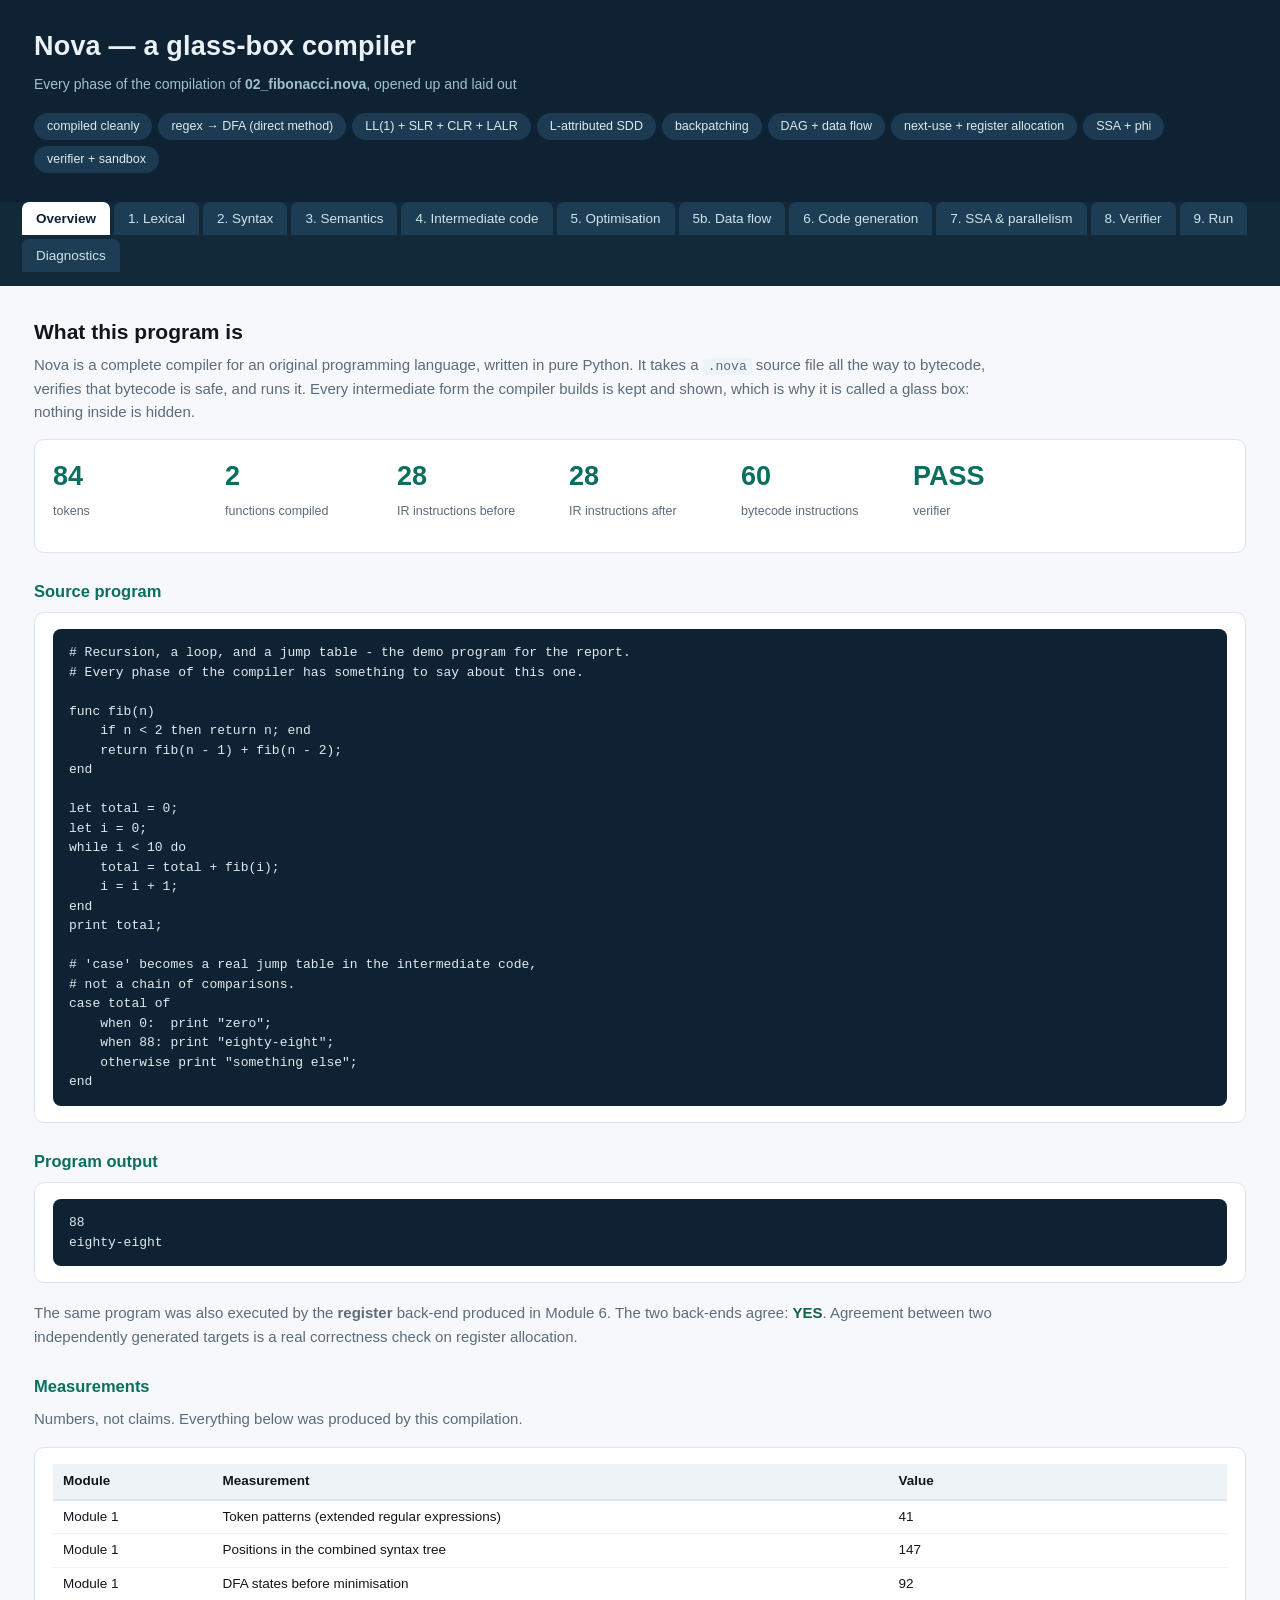
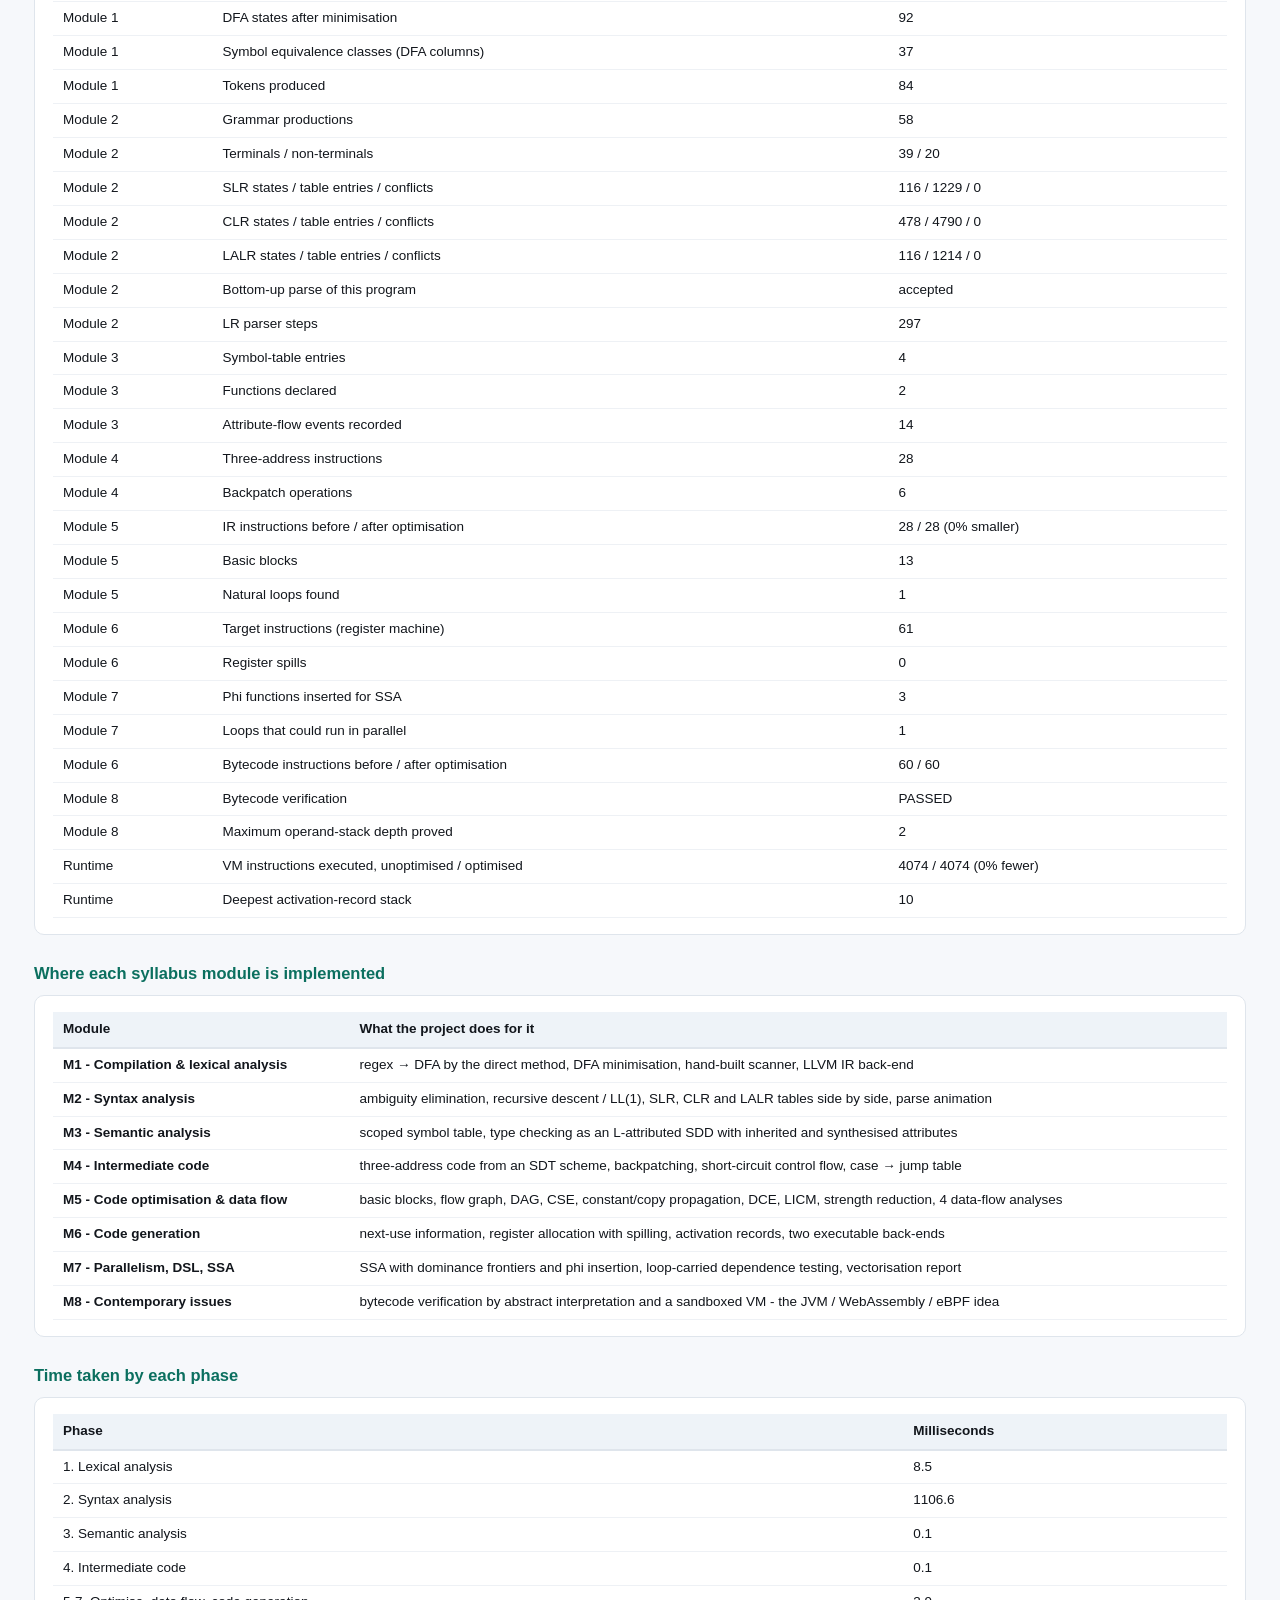
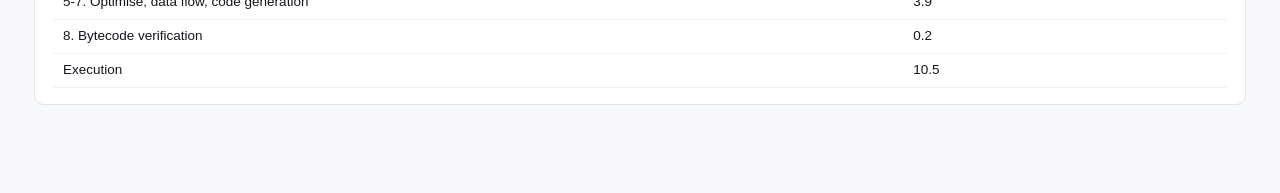
==== docs/Nova-GlassBox-Report-fibonacci.html @ da5bcdde "Initial commit" ====
<!doctype html><html><head><meta charset="utf-8">
<title>Nova - Glass-Box Compiler report - 02_fibonacci.nova</title>
<style>
:root{
  --ink:#12161c; --muted:#5d6b7a; --line:#dfe5ec; --bg:#f6f8fb; --panel:#ffffff;
  --accent:#0b6f5f; --accent2:#b8420f; --warn:#a11c1c; --ok:#12633f;
  --code:#0f2233;
}
*{box-sizing:border-box}
body{margin:0;background:var(--bg);color:var(--ink);
     font-family:Segoe UI,Calibri,Arial,sans-serif;font-size:15px;line-height:1.55}
header{background:var(--code);color:#eaf2f7;padding:26px 34px}
header h1{margin:0 0 6px;font-size:27px;letter-spacing:.2px}
header .sub{color:#9fc2c8;font-size:14px}
header .pills{margin-top:14px}
.pill{display:inline-block;background:#1c3b52;color:#d7ecef;border-radius:20px;
      padding:4px 13px;margin:3px 6px 3px 0;font-size:12.5px}
.pill.bad{background:#5d1616;color:#ffdede}
nav{display:flex;flex-wrap:wrap;gap:4px;background:#12293a;padding:0 22px 14px}
nav button{background:#1d3d54;color:#cfe4ea;border:0;padding:9px 14px;
     border-radius:7px 7px 0 0;cursor:pointer;font-size:13.5px;font-family:inherit}
nav button:hover{background:#2a5470}
nav button.on{background:var(--panel);color:var(--code);font-weight:600}
main{padding:26px 34px 70px;max-width:1500px}
section{display:none}
section.on{display:block}
h2{font-size:21px;margin:4px 0 4px}
h3{font-size:16.5px;margin:26px 0 8px;color:var(--accent)}
p.note{color:var(--muted);margin:2px 0 16px;max-width:960px}
.card{background:var(--panel);border:1px solid var(--line);border-radius:10px;
      padding:16px 18px;margin:0 0 18px;overflow:auto}
table{border-collapse:collapse;width:100%;font-size:13.5px}
th{background:#eef3f8;text-align:left;padding:7px 10px;border-bottom:2px solid var(--line);
   font-weight:600;white-space:nowrap}
td{padding:6px 10px;border-bottom:1px solid #eef1f5;vertical-align:top}
tr:hover td{background:#fafcff}
pre{background:#0f2233;color:#dfe9ef;padding:14px 16px;border-radius:8px;
    overflow:auto;font-family:Consolas,Courier New,monospace;font-size:13px;
    line-height:1.5;margin:0}
code{font-family:Consolas,Courier New,monospace;background:#eef3f8;
     padding:1px 5px;border-radius:4px;font-size:13px}
.grid{display:grid;grid-template-columns:1fr 1fr;gap:18px}
.stat{display:inline-block;min-width:150px;margin:0 22px 14px 0}
.stat b{display:block;font-size:27px;color:var(--accent)}
.stat span{color:var(--muted);font-size:12.5px}
.ok{color:var(--ok);font-weight:600}
.bad{color:var(--warn);font-weight:600}
.warn{color:var(--accent2);font-weight:600}
.small{font-size:12.5px;color:var(--muted)}
ul.tight{margin:6px 0 0 18px;padding:0}
ul.tight li{margin:3px 0}
</style></head><body>
<header>
  <h1>Nova &mdash; a glass-box compiler</h1>
  <div class="sub">Every phase of the compilation of
     <b>02_fibonacci.nova</b>, opened up and laid out</div>
  <div class="pills"><span class='pill'>compiled cleanly</span><span class='pill'>regex &rarr; DFA (direct method)</span><span class='pill'>LL(1) + SLR + CLR + LALR</span><span class='pill'>L-attributed SDD</span><span class='pill'>backpatching</span><span class='pill'>DAG + data flow</span><span class='pill'>next-use + register allocation</span><span class='pill'>SSA + phi</span><span class='pill'>verifier + sandbox</span></div>
</header>
<nav><button class="on" onclick="show(0)">Overview</button><button class="" onclick="show(1)">1. Lexical</button><button class="" onclick="show(2)">2. Syntax</button><button class="" onclick="show(3)">3. Semantics</button><button class="" onclick="show(4)">4. Intermediate code</button><button class="" onclick="show(5)">5. Optimisation</button><button class="" onclick="show(6)">5b. Data flow</button><button class="" onclick="show(7)">6. Code generation</button><button class="" onclick="show(8)">7. SSA &amp; parallelism</button><button class="" onclick="show(9)">8. Verifier</button><button class="" onclick="show(10)">9. Run</button><button class="" onclick="show(11)">Diagnostics</button></nav>
<main><section class="on"><h2>What this program is</h2><p class='note'>Nova is a complete compiler for an original programming language, written in pure Python. It takes a <code>.nova</code> source file all the way to bytecode, verifies that bytecode is safe, and runs it. Every intermediate form the compiler builds is kept and shown, which is why it is called a glass box: nothing inside is hidden.</p><div class='card'><div class='stat'><b>84</b><span>tokens</span></div><div class='stat'><b>2</b><span>functions compiled</span></div><div class='stat'><b>28</b><span>IR instructions before</span></div><div class='stat'><b>28</b><span>IR instructions after</span></div><div class='stat'><b>60</b><span>bytecode instructions</span></div><div class='stat'><b>PASS</b><span>verifier</span></div></div><h3>Source program</h3><div class='card'><pre># Recursion, a loop, and a jump table - the demo program for the report.
# Every phase of the compiler has something to say about this one.

func fib(n)
    if n &lt; 2 then return n; end
    return fib(n - 1) + fib(n - 2);
end

let total = 0;
let i = 0;
while i &lt; 10 do
    total = total + fib(i);
    i = i + 1;
end
print total;

# &#x27;case&#x27; becomes a real jump table in the intermediate code,
# not a chain of comparisons.
case total of
    when 0:  print &quot;zero&quot;;
    when 88: print &quot;eighty-eight&quot;;
    otherwise print &quot;something else&quot;;
end
</pre></div><h3>Program output</h3><div class='card'><pre>88
eighty-eight</pre></div><p class='note'>The same program was also executed by the <b>register</b> back-end produced in Module 6. The two back-ends agree: <span class='ok'>YES</span>. Agreement between two independently generated targets is a real correctness check on register allocation.</p><h3>Measurements</h3><p class='note'>Numbers, not claims. Everything below was produced by this compilation.</p><div class='card'><table><tr><th>Module</th><th>Measurement</th><th>Value</th></tr><tr><td>Module 1</td><td>Token patterns (extended regular expressions)</td><td>41</td></tr><tr><td>Module 1</td><td>Positions in the combined syntax tree</td><td>147</td></tr><tr><td>Module 1</td><td>DFA states before minimisation</td><td>92</td></tr><tr><td>Module 1</td><td>DFA states after minimisation</td><td>92</td></tr><tr><td>Module 1</td><td>Symbol equivalence classes (DFA columns)</td><td>37</td></tr><tr><td>Module 1</td><td>Tokens produced</td><td>84</td></tr><tr><td>Module 2</td><td>Grammar productions</td><td>58</td></tr><tr><td>Module 2</td><td>Terminals / non-terminals</td><td>39 / 20</td></tr><tr><td>Module 2</td><td>SLR states / table entries / conflicts</td><td>116 / 1229 / 0</td></tr><tr><td>Module 2</td><td>CLR states / table entries / conflicts</td><td>478 / 4790 / 0</td></tr><tr><td>Module 2</td><td>LALR states / table entries / conflicts</td><td>116 / 1214 / 0</td></tr><tr><td>Module 2</td><td>Bottom-up parse of this program</td><td>accepted</td></tr><tr><td>Module 2</td><td>LR parser steps</td><td>297</td></tr><tr><td>Module 3</td><td>Symbol-table entries</td><td>4</td></tr><tr><td>Module 3</td><td>Functions declared</td><td>2</td></tr><tr><td>Module 3</td><td>Attribute-flow events recorded</td><td>14</td></tr><tr><td>Module 4</td><td>Three-address instructions</td><td>28</td></tr><tr><td>Module 4</td><td>Backpatch operations</td><td>6</td></tr><tr><td>Module 5</td><td>IR instructions before / after optimisation</td><td>28 / 28  (0% smaller)</td></tr><tr><td>Module 5</td><td>Basic blocks</td><td>13</td></tr><tr><td>Module 5</td><td>Natural loops found</td><td>1</td></tr><tr><td>Module 6</td><td>Target instructions (register machine)</td><td>61</td></tr><tr><td>Module 6</td><td>Register spills</td><td>0</td></tr><tr><td>Module 7</td><td>Phi functions inserted for SSA</td><td>3</td></tr><tr><td>Module 7</td><td>Loops that could run in parallel</td><td>1</td></tr><tr><td>Module 6</td><td>Bytecode instructions before / after optimisation</td><td>60 / 60</td></tr><tr><td>Module 8</td><td>Bytecode verification</td><td>PASSED</td></tr><tr><td>Module 8</td><td>Maximum operand-stack depth proved</td><td>2</td></tr><tr><td>Runtime</td><td>VM instructions executed, unoptimised / optimised</td><td>4074 / 4074  (0% fewer)</td></tr><tr><td>Runtime</td><td>Deepest activation-record stack</td><td>10</td></tr></table></div><h3>Where each syllabus module is implemented</h3><div class='card'><table><tr><th>Module</th><th>What the project does for it</th></tr><tr><td><b>M1 - Compilation &amp; lexical analysis</b></td><td>regex &rarr; DFA by the direct method, DFA minimisation, hand-built scanner, LLVM IR back-end</td></tr><tr><td><b>M2 - Syntax analysis</b></td><td>ambiguity elimination, recursive descent / LL(1), SLR, CLR and LALR tables side by side, parse animation</td></tr><tr><td><b>M3 - Semantic analysis</b></td><td>scoped symbol table, type checking as an L-attributed SDD with inherited and synthesised attributes</td></tr><tr><td><b>M4 - Intermediate code</b></td><td>three-address code from an SDT scheme, backpatching, short-circuit control flow, case &rarr; jump table</td></tr><tr><td><b>M5 - Code optimisation &amp; data flow</b></td><td>basic blocks, flow graph, DAG, CSE, constant/copy propagation, DCE, LICM, strength reduction, 4 data-flow analyses</td></tr><tr><td><b>M6 - Code generation</b></td><td>next-use information, register allocation with spilling, activation records, two executable back-ends</td></tr><tr><td><b>M7 - Parallelism, DSL, SSA</b></td><td>SSA with dominance frontiers and phi insertion, loop-carried dependence testing, vectorisation report</td></tr><tr><td><b>M8 - Contemporary issues</b></td><td>bytecode verification by abstract interpretation and a sandboxed VM - the JVM / WebAssembly / eBPF idea</td></tr></table></div><h3>Time taken by each phase</h3><div class='card'><table><tr><th>Phase</th><th>Milliseconds</th></tr><tr><td>1. Lexical analysis</td><td>8.5</td></tr><tr><td>2. Syntax analysis</td><td>1106.6</td></tr><tr><td>3. Semantic analysis</td><td>0.1</td></tr><tr><td>4. Intermediate code</td><td>0.1</td></tr><tr><td>5-7. Optimise, data flow, code generation</td><td>3.9</td></tr><tr><td>8. Bytecode verification</td><td>0.2</td></tr><tr><td>Execution</td><td>10.5</td></tr></table></div></section><section class=""><h2>Module 1 &mdash; Lexical analysis</h2><p class='note'>Each token is written as an extended regular expression. Those expressions are combined into one syntax tree, and <code>nullable</code>, <code>firstpos</code>, <code>lastpos</code> and <code>followpos</code> are computed on it &mdash; the <b>direct method</b>, which builds the DFA without ever constructing an NFA. The DFA is then minimised and used to scan the input with the longest-match rule. Python's <code>re</code> module is never imported.</p><div class='card'><div class='stat'><b>41</b><span>regular expressions</span></div><div class='stat'><b>147</b><span>leaf positions</span></div><div class='stat'><b>92</b><span>DFA states built</span></div><div class='stat'><b>92</b><span>after minimisation</span></div><div class='stat'><b>37</b><span>symbol classes</span></div></div><h3>The token specifications</h3><div class='card'><table><tr><th>#</th><th>Token</th><th>Extended regular expression</th></tr><tr><td>0</td><td>WS</td><td>[ \t\r\n]+</td></tr><tr><td>1</td><td>COMMENT</td><td>#[^\n]*</td></tr><tr><td>2</td><td>LET</td><td>let</td></tr><tr><td>3</td><td>IF</td><td>if</td></tr><tr><td>4</td><td>THEN</td><td>then</td></tr><tr><td>5</td><td>ELSE</td><td>else</td></tr><tr><td>6</td><td>END</td><td>end</td></tr><tr><td>7</td><td>WHILE</td><td>while</td></tr><tr><td>8</td><td>DO</td><td>do</td></tr><tr><td>9</td><td>CASE</td><td>case</td></tr><tr><td>10</td><td>OF</td><td>of</td></tr><tr><td>11</td><td>WHEN</td><td>when</td></tr><tr><td>12</td><td>OTHERWISE</td><td>otherwise</td></tr><tr><td>13</td><td>FUNC</td><td>func</td></tr><tr><td>14</td><td>RETURN</td><td>return</td></tr><tr><td>15</td><td>PRINT</td><td>print</td></tr><tr><td>16</td><td>AND</td><td>and</td></tr><tr><td>17</td><td>OR</td><td>or</td></tr><tr><td>18</td><td>NOT</td><td>not</td></tr><tr><td>19</td><td>TRUE</td><td>true</td></tr><tr><td>20</td><td>FALSE</td><td>false</td></tr><tr><td>21</td><td>NUMBER</td><td>[0-9]+</td></tr><tr><td>22</td><td>STRING</td><td>\&quot;[^\&quot;\n]*\&quot;</td></tr><tr><td>23</td><td>IDENT</td><td>[A-Za-z_][A-Za-z0-9_]*</td></tr><tr><td>24</td><td>EQ</td><td>==</td></tr><tr><td>25</td><td>NE</td><td>!=</td></tr><tr><td>26</td><td>LE</td><td>&lt;=</td></tr><tr><td>27</td><td>GE</td><td>&gt;=</td></tr><tr><td>28</td><td>ASSIGN</td><td>=</td></tr><tr><td>29</td><td>LT</td><td>&lt;</td></tr><tr><td>30</td><td>GT</td><td>&gt;</td></tr><tr><td>31</td><td>PLUS</td><td>\+</td></tr><tr><td>32</td><td>MINUS</td><td>-</td></tr><tr><td>33</td><td>STAR</td><td>\*</td></tr><tr><td>34</td><td>SLASH</td><td>/</td></tr><tr><td>35</td><td>PERCENT</td><td>%</td></tr><tr><td>36</td><td>LPAREN</td><td>\(</td></tr><tr><td>37</td><td>RPAREN</td><td>\)</td></tr><tr><td>38</td><td>COMMA</td><td>,</td></tr><tr><td>39</td><td>SEMI</td><td>;</td></tr><tr><td>40</td><td>COLON</td><td>:</td></tr></table></div><h3>followpos table (the direct method)</h3><p class='note'>followpos(i) is the set of positions that can legally come straight after position i. The DFA states are simply sets of positions, and this table is what generates them.</p><div class='card'><table><tr><th>Position</th><th>Symbol at that position</th><th>followpos</th></tr><tr><td>1</td><td>[ ]</td><td>{2, 3}</td></tr><tr><td>2</td><td>[ ]</td><td>{2, 3}</td></tr><tr><td>3</td><td>#WS</td><td>{}</td></tr><tr><td>4</td><td>#</td><td>{5, 6}</td></tr><tr><td>5</td><td>[^]</td><td>{5, 6}</td></tr><tr><td>6</td><td>#COMMENT</td><td>{}</td></tr><tr><td>7</td><td>l</td><td>{8}</td></tr><tr><td>8</td><td>e</td><td>{9}</td></tr><tr><td>9</td><td>t</td><td>{10}</td></tr><tr><td>10</td><td>#LET</td><td>{}</td></tr><tr><td>11</td><td>i</td><td>{12}</td></tr><tr><td>12</td><td>f</td><td>{13}</td></tr><tr><td>13</td><td>#IF</td><td>{}</td></tr><tr><td>14</td><td>t</td><td>{15}</td></tr><tr><td>15</td><td>h</td><td>{16}</td></tr><tr><td>16</td><td>e</td><td>{17}</td></tr><tr><td>17</td><td>n</td><td>{18}</td></tr><tr><td>18</td><td>#THEN</td><td>{}</td></tr><tr><td>19</td><td>e</td><td>{20}</td></tr><tr><td>20</td><td>l</td><td>{21}</td></tr><tr><td>21</td><td>s</td><td>{22}</td></tr><tr><td>22</td><td>e</td><td>{23}</td></tr><tr><td>23</td><td>#ELSE</td><td>{}</td></tr><tr><td>24</td><td>e</td><td>{25}</td></tr><tr><td>25</td><td>n</td><td>{26}</td></tr><tr><td>26</td><td>d</td><td>{27}</td></tr><tr><td>27</td><td>#END</td><td>{}</td></tr><tr><td>28</td><td>w</td><td>{29}</td></tr><tr><td>29</td><td>h</td><td>{30}</td></tr><tr><td>30</td><td>i</td><td>{31}</td></tr><tr><td>31</td><td>l</td><td>{32}</td></tr><tr><td>32</td><td>e</td><td>{33}</td></tr><tr><td>33</td><td>#WHILE</td><td>{}</td></tr><tr><td>34</td><td>d</td><td>{35}</td></tr><tr><td>35</td><td>o</td><td>{36}</td></tr><tr><td>36</td><td>#DO</td><td>{}</td></tr><tr><td>37</td><td>c</td><td>{38}</td></tr><tr><td>38</td><td>a</td><td>{39}</td></tr><tr><td>39</td><td>s</td><td>{40}</td></tr><tr><td>40</td><td>e</td><td>{41}</td></tr><tr><td>41</td><td>#CASE</td><td>{}</td></tr><tr><td>42</td><td>o</td><td>{43}</td></tr><tr><td>43</td><td>f</td><td>{44}</td></tr><tr><td>44</td><td>#OF</td><td>{}</td></tr><tr><td>45</td><td>w</td><td>{46}</td></tr><tr><td>46</td><td>h</td><td>{47}</td></tr><tr><td>47</td><td>e</td><td>{48}</td></tr><tr><td>48</td><td>n</td><td>{49}</td></tr><tr><td>49</td><td>#WHEN</td><td>{}</td></tr><tr><td>50</td><td>o</td><td>{51}</td></tr><tr><td>51</td><td>t</td><td>{52}</td></tr><tr><td>52</td><td>h</td><td>{53}</td></tr><tr><td>53</td><td>e</td><td>{54}</td></tr><tr><td>54</td><td>r</td><td>{55}</td></tr><tr><td>55</td><td>w</td><td>{56}</td></tr><tr><td>56</td><td>i</td><td>{57}</td></tr><tr><td>57</td><td>s</td><td>{58}</td></tr><tr><td>58</td><td>e</td><td>{59}</td></tr><tr><td>59</td><td>#OTHERWISE</td><td>{}</td></tr><tr><td>60</td><td>f</td><td>{61}</td></tr></table></div><h3>The minimised DFA</h3><div class='card'><table><tr><th>State</th><th>Accepts</th><th>Transitions</th></tr><tr><td>-&gt;S0</td><td></td><td>[\t,\r,␠]-&gt;1, \n-&gt;1, !-&gt;2, &quot;-&gt;3, #-&gt;4, %-&gt;5, (-&gt;6, )-&gt;7, *-&gt;8, +-&gt;9, ,-&gt;10, --&gt;11, /-&gt;12, [0-9]-&gt;13, :-&gt;14, ;-&gt;15, &lt;-&gt;16, =-&gt;17, &gt;-&gt;18, [37 chars]-&gt;19, a-&gt;20, c-&gt;21, d-&gt;22, e-&gt;23, f-&gt;24, h-&gt;19, i-&gt;25, l-&gt;26, n-&gt;27, o-&gt;28, p-&gt;29, r-&gt;30, s-&gt;19, t-&gt;31, u-&gt;19, w-&gt;32</td></tr><tr><td>S1</td><td>WS</td><td>[\t,\r,␠]-&gt;1, \n-&gt;1</td></tr><tr><td>S2</td><td></td><td>=-&gt;33</td></tr><tr><td>S3</td><td></td><td>[\t,\r,␠]-&gt;3, !-&gt;3, &quot;-&gt;34, #-&gt;3, [15 chars]-&gt;3, %-&gt;3, (-&gt;3, )-&gt;3, *-&gt;3, +-&gt;3, ,-&gt;3, --&gt;3, /-&gt;3, [0-9]-&gt;3, :-&gt;3, ;-&gt;3, &lt;-&gt;3, =-&gt;3, &gt;-&gt;3, [37 chars]-&gt;3, a-&gt;3, c-&gt;3, d-&gt;3, e-&gt;3, f-&gt;3, h-&gt;3, i-&gt;3, l-&gt;3, n-&gt;3, o-&gt;3, p-&gt;3, r-&gt;3, s-&gt;3, t-&gt;3, u-&gt;3, w-&gt;3</td></tr><tr><td>S4</td><td>COMMENT</td><td>[\t,\r,␠]-&gt;4, !-&gt;4, &quot;-&gt;4, #-&gt;4, [15 chars]-&gt;4, %-&gt;4, (-&gt;4, )-&gt;4, *-&gt;4, +-&gt;4, ,-&gt;4, --&gt;4, /-&gt;4, [0-9]-&gt;4, :-&gt;4, ;-&gt;4, &lt;-&gt;4, =-&gt;4, &gt;-&gt;4, [37 chars]-&gt;4, a-&gt;4, c-&gt;4, d-&gt;4, e-&gt;4, f-&gt;4, h-&gt;4, i-&gt;4, l-&gt;4, n-&gt;4, o-&gt;4, p-&gt;4, r-&gt;4, s-&gt;4, t-&gt;4, u-&gt;4, w-&gt;4</td></tr><tr><td>S5</td><td>PERCENT</td><td>(dead end)</td></tr><tr><td>S6</td><td>LPAREN</td><td>(dead end)</td></tr><tr><td>S7</td><td>RPAREN</td><td>(dead end)</td></tr><tr><td>S8</td><td>STAR</td><td>(dead end)</td></tr><tr><td>S9</td><td>PLUS</td><td>(dead end)</td></tr><tr><td>S10</td><td>COMMA</td><td>(dead end)</td></tr><tr><td>S11</td><td>MINUS</td><td>(dead end)</td></tr><tr><td>S12</td><td>SLASH</td><td>(dead end)</td></tr><tr><td>S13</td><td>NUMBER</td><td>[0-9]-&gt;13</td></tr><tr><td>S14</td><td>COLON</td><td>(dead end)</td></tr><tr><td>S15</td><td>SEMI</td><td>(dead end)</td></tr><tr><td>S16</td><td>LT</td><td>=-&gt;35</td></tr><tr><td>S17</td><td>ASSIGN</td><td>=-&gt;36</td></tr><tr><td>S18</td><td>GT</td><td>=-&gt;37</td></tr><tr><td>S19</td><td>IDENT</td><td>[0-9]-&gt;19, [37 chars]-&gt;19, a-&gt;19, c-&gt;19, d-&gt;19, e-&gt;19, f-&gt;19, h-&gt;19, i-&gt;19, l-&gt;19, n-&gt;19, o-&gt;19, p-&gt;19, r-&gt;19, s-&gt;19, t-&gt;19, u-&gt;19, w-&gt;19</td></tr><tr><td>S20</td><td>IDENT</td><td>[0-9]-&gt;19, [37 chars]-&gt;19, a-&gt;19, c-&gt;19, d-&gt;19, e-&gt;19, f-&gt;19, h-&gt;19, i-&gt;19, l-&gt;19, n-&gt;38, o-&gt;19, p-&gt;19, r-&gt;19, s-&gt;19, t-&gt;19, u-&gt;19, w-&gt;19</td></tr><tr><td>S21</td><td>IDENT</td><td>[0-9]-&gt;19, [37 chars]-&gt;19, a-&gt;39, c-&gt;19, d-&gt;19, e-&gt;19, f-&gt;19, h-&gt;19, i-&gt;19, l-&gt;19, n-&gt;19, o-&gt;19, p-&gt;19, r-&gt;19, s-&gt;19, t-&gt;19, u-&gt;19, w-&gt;19</td></tr><tr><td>S22</td><td>IDENT</td><td>[0-9]-&gt;19, [37 chars]-&gt;19, a-&gt;19, c-&gt;19, d-&gt;19, e-&gt;19, f-&gt;19, h-&gt;19, i-&gt;19, l-&gt;19, n-&gt;19, o-&gt;40, p-&gt;19, r-&gt;19, s-&gt;19, t-&gt;19, u-&gt;19, w-&gt;19</td></tr><tr><td>S23</td><td>IDENT</td><td>[0-9]-&gt;19, [37 chars]-&gt;19, a-&gt;19, c-&gt;19, d-&gt;19, e-&gt;19, f-&gt;19, h-&gt;19, i-&gt;19, l-&gt;41, n-&gt;42, o-&gt;19, p-&gt;19, r-&gt;19, s-&gt;19, t-&gt;19, u-&gt;19, w-&gt;19</td></tr><tr><td>S24</td><td>IDENT</td><td>[0-9]-&gt;19, [37 chars]-&gt;19, a-&gt;43, c-&gt;19, d-&gt;19, e-&gt;19, f-&gt;19, h-&gt;19, i-&gt;19, l-&gt;19, n-&gt;19, o-&gt;19, p-&gt;19, r-&gt;19, s-&gt;19, t-&gt;19, u-&gt;44, w-&gt;19</td></tr><tr><td>S25</td><td>IDENT</td><td>[0-9]-&gt;19, [37 chars]-&gt;19, a-&gt;19, c-&gt;19, d-&gt;19, e-&gt;19, f-&gt;45, h-&gt;19, i-&gt;19, l-&gt;19, n-&gt;19, o-&gt;19, p-&gt;19, r-&gt;19, s-&gt;19, t-&gt;19, u-&gt;19, w-&gt;19</td></tr><tr><td>S26</td><td>IDENT</td><td>[0-9]-&gt;19, [37 chars]-&gt;19, a-&gt;19, c-&gt;19, d-&gt;19, e-&gt;46, f-&gt;19, h-&gt;19, i-&gt;19, l-&gt;19, n-&gt;19, o-&gt;19, p-&gt;19, r-&gt;19, s-&gt;19, t-&gt;19, u-&gt;19, w-&gt;19</td></tr><tr><td>S27</td><td>IDENT</td><td>[0-9]-&gt;19, [37 chars]-&gt;19, a-&gt;19, c-&gt;19, d-&gt;19, e-&gt;19, f-&gt;19, h-&gt;19, i-&gt;19, l-&gt;19, n-&gt;19, o-&gt;47, p-&gt;19, r-&gt;19, s-&gt;19, t-&gt;19, u-&gt;19, w-&gt;19</td></tr><tr><td>S28</td><td>IDENT</td><td>[0-9]-&gt;19, [37 chars]-&gt;19, a-&gt;19, c-&gt;19, d-&gt;19, e-&gt;19, f-&gt;48, h-&gt;19, i-&gt;19, l-&gt;19, n-&gt;19, o-&gt;19, p-&gt;19, r-&gt;49, s-&gt;19, t-&gt;50, u-&gt;19, w-&gt;19</td></tr><tr><td>S29</td><td>IDENT</td><td>[0-9]-&gt;19, [37 chars]-&gt;19, a-&gt;19, c-&gt;19, d-&gt;19, e-&gt;19, f-&gt;19, h-&gt;19, i-&gt;19, l-&gt;19, n-&gt;19, o-&gt;19, p-&gt;19, r-&gt;51, s-&gt;19, t-&gt;19, u-&gt;19, w-&gt;19</td></tr><tr><td>S30</td><td>IDENT</td><td>[0-9]-&gt;19, [37 chars]-&gt;19, a-&gt;19, c-&gt;19, d-&gt;19, e-&gt;52, f-&gt;19, h-&gt;19, i-&gt;19, l-&gt;19, n-&gt;19, o-&gt;19, p-&gt;19, r-&gt;19, s-&gt;19, t-&gt;19, u-&gt;19, w-&gt;19</td></tr><tr><td>S31</td><td>IDENT</td><td>[0-9]-&gt;19, [37 chars]-&gt;19, a-&gt;19, c-&gt;19, d-&gt;19, e-&gt;19, f-&gt;19, h-&gt;53, i-&gt;19, l-&gt;19, n-&gt;19, o-&gt;19, p-&gt;19, r-&gt;54, s-&gt;19, t-&gt;19, u-&gt;19, w-&gt;19</td></tr><tr><td>S32</td><td>IDENT</td><td>[0-9]-&gt;19, [37 chars]-&gt;19, a-&gt;19, c-&gt;19, d-&gt;19, e-&gt;19, f-&gt;19, h-&gt;55, i-&gt;19, l-&gt;19, n-&gt;19, o-&gt;19, p-&gt;19, r-&gt;19, s-&gt;19, t-&gt;19, u-&gt;19, w-&gt;19</td></tr><tr><td>S33</td><td>NE</td><td>(dead end)</td></tr><tr><td>S34</td><td>STRING</td><td>(dead end)</td></tr><tr><td>S35</td><td>LE</td><td>(dead end)</td></tr><tr><td>S36</td><td>EQ</td><td>(dead end)</td></tr><tr><td>S37</td><td>GE</td><td>(dead end)</td></tr><tr><td>S38</td><td>IDENT</td><td>[0-9]-&gt;19, [37 chars]-&gt;19, a-&gt;19, c-&gt;19, d-&gt;56, e-&gt;19, f-&gt;19, h-&gt;19, i-&gt;19, l-&gt;19, n-&gt;19, o-&gt;19, p-&gt;19, r-&gt;19, s-&gt;19, t-&gt;19, u-&gt;19, w-&gt;19</td></tr><tr><td>S39</td><td>IDENT</td><td>[0-9]-&gt;19, [37 chars]-&gt;19, a-&gt;19, c-&gt;19, d-&gt;19, e-&gt;19, f-&gt;19, h-&gt;19, i-&gt;19, l-&gt;19, n-&gt;19, o-&gt;19, p-&gt;19, r-&gt;19, s-&gt;57, t-&gt;19, u-&gt;19, w-&gt;19</td></tr><tr><td>S40</td><td>DO</td><td>[0-9]-&gt;19, [37 chars]-&gt;19, a-&gt;19, c-&gt;19, d-&gt;19, e-&gt;19, f-&gt;19, h-&gt;19, i-&gt;19, l-&gt;19, n-&gt;19, o-&gt;19, p-&gt;19, r-&gt;19, s-&gt;19, t-&gt;19, u-&gt;19, w-&gt;19</td></tr><tr><td>S41</td><td>IDENT</td><td>[0-9]-&gt;19, [37 chars]-&gt;19, a-&gt;19, c-&gt;19, d-&gt;19, e-&gt;19, f-&gt;19, h-&gt;19, i-&gt;19, l-&gt;19, n-&gt;19, o-&gt;19, p-&gt;19, r-&gt;19, s-&gt;58, t-&gt;19, u-&gt;19, w-&gt;19</td></tr><tr><td>S42</td><td>IDENT</td><td>[0-9]-&gt;19, [37 chars]-&gt;19, a-&gt;19, c-&gt;19, d-&gt;59, e-&gt;19, f-&gt;19, h-&gt;19, i-&gt;19, l-&gt;19, n-&gt;19, o-&gt;19, p-&gt;19, r-&gt;19, s-&gt;19, t-&gt;19, u-&gt;19, w-&gt;19</td></tr><tr><td>S43</td><td>IDENT</td><td>[0-9]-&gt;19, [37 chars]-&gt;19, a-&gt;19, c-&gt;19, d-&gt;19, e-&gt;19, f-&gt;19, h-&gt;19, i-&gt;19, l-&gt;60, n-&gt;19, o-&gt;19, p-&gt;19, r-&gt;19, s-&gt;19, t-&gt;19, u-&gt;19, w-&gt;19</td></tr><tr><td>S44</td><td>IDENT</td><td>[0-9]-&gt;19, [37 chars]-&gt;19, a-&gt;19, c-&gt;19, d-&gt;19, e-&gt;19, f-&gt;19, h-&gt;19, i-&gt;19, l-&gt;19, n-&gt;61, o-&gt;19, p-&gt;19, r-&gt;19, s-&gt;19, t-&gt;19, u-&gt;19, w-&gt;19</td></tr><tr><td>S45</td><td>IF</td><td>[0-9]-&gt;19, [37 chars]-&gt;19, a-&gt;19, c-&gt;19, d-&gt;19, e-&gt;19, f-&gt;19, h-&gt;19, i-&gt;19, l-&gt;19, n-&gt;19, o-&gt;19, p-&gt;19, r-&gt;19, s-&gt;19, t-&gt;19, u-&gt;19, w-&gt;19</td></tr><tr><td>S46</td><td>IDENT</td><td>[0-9]-&gt;19, [37 chars]-&gt;19, a-&gt;19, c-&gt;19, d-&gt;19, e-&gt;19, f-&gt;19, h-&gt;19, i-&gt;19, l-&gt;19, n-&gt;19, o-&gt;19, p-&gt;19, r-&gt;19, s-&gt;19, t-&gt;62, u-&gt;19, w-&gt;19</td></tr><tr><td>S47</td><td>IDENT</td><td>[0-9]-&gt;19, [37 chars]-&gt;19, a-&gt;19, c-&gt;19, d-&gt;19, e-&gt;19, f-&gt;19, h-&gt;19, i-&gt;19, l-&gt;19, n-&gt;19, o-&gt;19, p-&gt;19, r-&gt;19, s-&gt;19, t-&gt;63, u-&gt;19, w-&gt;19</td></tr><tr><td>S48</td><td>OF</td><td>[0-9]-&gt;19, [37 chars]-&gt;19, a-&gt;19, c-&gt;19, d-&gt;19, e-&gt;19, f-&gt;19, h-&gt;19, i-&gt;19, l-&gt;19, n-&gt;19, o-&gt;19, p-&gt;19, r-&gt;19, s-&gt;19, t-&gt;19, u-&gt;19, w-&gt;19</td></tr><tr><td>S49</td><td>OR</td><td>[0-9]-&gt;19, [37 chars]-&gt;19, a-&gt;19, c-&gt;19, d-&gt;19, e-&gt;19, f-&gt;19, h-&gt;19, i-&gt;19, l-&gt;19, n-&gt;19, o-&gt;19, p-&gt;19, r-&gt;19, s-&gt;19, t-&gt;19, u-&gt;19, w-&gt;19</td></tr><tr><td>S50</td><td>IDENT</td><td>[0-9]-&gt;19, [37 chars]-&gt;19, a-&gt;19, c-&gt;19, d-&gt;19, e-&gt;19, f-&gt;19, h-&gt;64, i-&gt;19, l-&gt;19, n-&gt;19, o-&gt;19, p-&gt;19, r-&gt;19, s-&gt;19, t-&gt;19, u-&gt;19, w-&gt;19</td></tr><tr><td>S51</td><td>IDENT</td><td>[0-9]-&gt;19, [37 chars]-&gt;19, a-&gt;19, c-&gt;19, d-&gt;19, e-&gt;19, f-&gt;19, h-&gt;19, i-&gt;65, l-&gt;19, n-&gt;19, o-&gt;19, p-&gt;19, r-&gt;19, s-&gt;19, t-&gt;19, u-&gt;19, w-&gt;19</td></tr><tr><td>S52</td><td>IDENT</td><td>[0-9]-&gt;19, [37 chars]-&gt;19, a-&gt;19, c-&gt;19, d-&gt;19, e-&gt;19, f-&gt;19, h-&gt;19, i-&gt;19, l-&gt;19, n-&gt;19, o-&gt;19, p-&gt;19, r-&gt;19, s-&gt;19, t-&gt;66, u-&gt;19, w-&gt;19</td></tr><tr><td>S53</td><td>IDENT</td><td>[0-9]-&gt;19, [37 chars]-&gt;19, a-&gt;19, c-&gt;19, d-&gt;19, e-&gt;67, f-&gt;19, h-&gt;19, i-&gt;19, l-&gt;19, n-&gt;19, o-&gt;19, p-&gt;19, r-&gt;19, s-&gt;19, t-&gt;19, u-&gt;19, w-&gt;19</td></tr><tr><td>S54</td><td>IDENT</td><td>[0-9]-&gt;19, [37 chars]-&gt;19, a-&gt;19, c-&gt;19, d-&gt;19, e-&gt;19, f-&gt;19, h-&gt;19, i-&gt;19, l-&gt;19, n-&gt;19, o-&gt;19, p-&gt;19, r-&gt;19, s-&gt;19, t-&gt;19, u-&gt;68, w-&gt;19</td></tr><tr><td>S55</td><td>IDENT</td><td>[0-9]-&gt;19, [37 chars]-&gt;19, a-&gt;19, c-&gt;19, d-&gt;19, e-&gt;69, f-&gt;19, h-&gt;19, i-&gt;70, l-&gt;19, n-&gt;19, o-&gt;19, p-&gt;19, r-&gt;19, s-&gt;19, t-&gt;19, u-&gt;19, w-&gt;19</td></tr><tr><td>S56</td><td>AND</td><td>[0-9]-&gt;19, [37 chars]-&gt;19, a-&gt;19, c-&gt;19, d-&gt;19, e-&gt;19, f-&gt;19, h-&gt;19, i-&gt;19, l-&gt;19, n-&gt;19, o-&gt;19, p-&gt;19, r-&gt;19, s-&gt;19, t-&gt;19, u-&gt;19, w-&gt;19</td></tr><tr><td>S57</td><td>IDENT</td><td>[0-9]-&gt;19, [37 chars]-&gt;19, a-&gt;19, c-&gt;19, d-&gt;19, e-&gt;71, f-&gt;19, h-&gt;19, i-&gt;19, l-&gt;19, n-&gt;19, o-&gt;19, p-&gt;19, r-&gt;19, s-&gt;19, t-&gt;19, u-&gt;19, w-&gt;19</td></tr><tr><td>S58</td><td>IDENT</td><td>[0-9]-&gt;19, [37 chars]-&gt;19, a-&gt;19, c-&gt;19, d-&gt;19, e-&gt;72, f-&gt;19, h-&gt;19, i-&gt;19, l-&gt;19, n-&gt;19, o-&gt;19, p-&gt;19, r-&gt;19, s-&gt;19, t-&gt;19, u-&gt;19, w-&gt;19</td></tr><tr><td>S59</td><td>END</td><td>[0-9]-&gt;19, [37 chars]-&gt;19, a-&gt;19, c-&gt;19, d-&gt;19, e-&gt;19, f-&gt;19, h-&gt;19, i-&gt;19, l-&gt;19, n-&gt;19, o-&gt;19, p-&gt;19, r-&gt;19, s-&gt;19, t-&gt;19, u-&gt;19, w-&gt;19</td></tr><tr><td>S60</td><td>IDENT</td><td>[0-9]-&gt;19, [37 chars]-&gt;19, a-&gt;19, c-&gt;19, d-&gt;19, e-&gt;19, f-&gt;19, h-&gt;19, i-&gt;19, l-&gt;19, n-&gt;19, o-&gt;19, p-&gt;19, r-&gt;19, s-&gt;73, t-&gt;19, u-&gt;19, w-&gt;19</td></tr><tr><td>S61</td><td>IDENT</td><td>[0-9]-&gt;19, [37 chars]-&gt;19, a-&gt;19, c-&gt;74, d-&gt;19, e-&gt;19, f-&gt;19, h-&gt;19, i-&gt;19, l-&gt;19, n-&gt;19, o-&gt;19, p-&gt;19, r-&gt;19, s-&gt;19, t-&gt;19, u-&gt;19, w-&gt;19</td></tr><tr><td>S62</td><td>LET</td><td>[0-9]-&gt;19, [37 chars]-&gt;19, a-&gt;19, c-&gt;19, d-&gt;19, e-&gt;19, f-&gt;19, h-&gt;19, i-&gt;19, l-&gt;19, n-&gt;19, o-&gt;19, p-&gt;19, r-&gt;19, s-&gt;19, t-&gt;19, u-&gt;19, w-&gt;19</td></tr><tr><td>S63</td><td>NOT</td><td>[0-9]-&gt;19, [37 chars]-&gt;19, a-&gt;19, c-&gt;19, d-&gt;19, e-&gt;19, f-&gt;19, h-&gt;19, i-&gt;19, l-&gt;19, n-&gt;19, o-&gt;19, p-&gt;19, r-&gt;19, s-&gt;19, t-&gt;19, u-&gt;19, w-&gt;19</td></tr><tr><td>S64</td><td>IDENT</td><td>[0-9]-&gt;19, [37 chars]-&gt;19, a-&gt;19, c-&gt;19, d-&gt;19, e-&gt;75, f-&gt;19, h-&gt;19, i-&gt;19, l-&gt;19, n-&gt;19, o-&gt;19, p-&gt;19, r-&gt;19, s-&gt;19, t-&gt;19, u-&gt;19, w-&gt;19</td></tr><tr><td>S65</td><td>IDENT</td><td>[0-9]-&gt;19, [37 chars]-&gt;19, a-&gt;19, c-&gt;19, d-&gt;19, e-&gt;19, f-&gt;19, h-&gt;19, i-&gt;19, l-&gt;19, n-&gt;76, o-&gt;19, p-&gt;19, r-&gt;19, s-&gt;19, t-&gt;19, u-&gt;19, w-&gt;19</td></tr><tr><td>S66</td><td>IDENT</td><td>[0-9]-&gt;19, [37 chars]-&gt;19, a-&gt;19, c-&gt;19, d-&gt;19, e-&gt;19, f-&gt;19, h-&gt;19, i-&gt;19, l-&gt;19, n-&gt;19, o-&gt;19, p-&gt;19, r-&gt;19, s-&gt;19, t-&gt;19, u-&gt;77, w-&gt;19</td></tr><tr><td>S67</td><td>IDENT</td><td>[0-9]-&gt;19, [37 chars]-&gt;19, a-&gt;19, c-&gt;19, d-&gt;19, e-&gt;19, f-&gt;19, h-&gt;19, i-&gt;19, l-&gt;19, n-&gt;78, o-&gt;19, p-&gt;19, r-&gt;19, s-&gt;19, t-&gt;19, u-&gt;19, w-&gt;19</td></tr><tr><td>S68</td><td>IDENT</td><td>[0-9]-&gt;19, [37 chars]-&gt;19, a-&gt;19, c-&gt;19, d-&gt;19, e-&gt;79, f-&gt;19, h-&gt;19, i-&gt;19, l-&gt;19, n-&gt;19, o-&gt;19, p-&gt;19, r-&gt;19, s-&gt;19, t-&gt;19, u-&gt;19, w-&gt;19</td></tr><tr><td>S69</td><td>IDENT</td><td>[0-9]-&gt;19, [37 chars]-&gt;19, a-&gt;19, c-&gt;19, d-&gt;19, e-&gt;19, f-&gt;19, h-&gt;19, i-&gt;19, l-&gt;19, n-&gt;80, o-&gt;19, p-&gt;19, r-&gt;19, s-&gt;19, t-&gt;19, u-&gt;19, w-&gt;19</td></tr><tr><td>S70</td><td>IDENT</td><td>[0-9]-&gt;19, [37 chars]-&gt;19, a-&gt;19, c-&gt;19, d-&gt;19, e-&gt;19, f-&gt;19, h-&gt;19, i-&gt;19, l-&gt;81, n-&gt;19, o-&gt;19, p-&gt;19, r-&gt;19, s-&gt;19, t-&gt;19, u-&gt;19, w-&gt;19</td></tr><tr><td>S71</td><td>CASE</td><td>[0-9]-&gt;19, [37 chars]-&gt;19, a-&gt;19, c-&gt;19, d-&gt;19, e-&gt;19, f-&gt;19, h-&gt;19, i-&gt;19, l-&gt;19, n-&gt;19, o-&gt;19, p-&gt;19, r-&gt;19, s-&gt;19, t-&gt;19, u-&gt;19, w-&gt;19</td></tr><tr><td>S72</td><td>ELSE</td><td>[0-9]-&gt;19, [37 chars]-&gt;19, a-&gt;19, c-&gt;19, d-&gt;19, e-&gt;19, f-&gt;19, h-&gt;19, i-&gt;19, l-&gt;19, n-&gt;19, o-&gt;19, p-&gt;19, r-&gt;19, s-&gt;19, t-&gt;19, u-&gt;19, w-&gt;19</td></tr><tr><td>S73</td><td>IDENT</td><td>[0-9]-&gt;19, [37 chars]-&gt;19, a-&gt;19, c-&gt;19, d-&gt;19, e-&gt;82, f-&gt;19, h-&gt;19, i-&gt;19, l-&gt;19, n-&gt;19, o-&gt;19, p-&gt;19, r-&gt;19, s-&gt;19, t-&gt;19, u-&gt;19, w-&gt;19</td></tr><tr><td>S74</td><td>FUNC</td><td>[0-9]-&gt;19, [37 chars]-&gt;19, a-&gt;19, c-&gt;19, d-&gt;19, e-&gt;19, f-&gt;19, h-&gt;19, i-&gt;19, l-&gt;19, n-&gt;19, o-&gt;19, p-&gt;19, r-&gt;19, s-&gt;19, t-&gt;19, u-&gt;19, w-&gt;19</td></tr><tr><td>S75</td><td>IDENT</td><td>[0-9]-&gt;19, [37 chars]-&gt;19, a-&gt;19, c-&gt;19, d-&gt;19, e-&gt;19, f-&gt;19, h-&gt;19, i-&gt;19, l-&gt;19, n-&gt;19, o-&gt;19, p-&gt;19, r-&gt;83, s-&gt;19, t-&gt;19, u-&gt;19, w-&gt;19</td></tr><tr><td>S76</td><td>IDENT</td><td>[0-9]-&gt;19, [37 chars]-&gt;19, a-&gt;19, c-&gt;19, d-&gt;19, e-&gt;19, f-&gt;19, h-&gt;19, i-&gt;19, l-&gt;19, n-&gt;19, o-&gt;19, p-&gt;19, r-&gt;19, s-&gt;19, t-&gt;84, u-&gt;19, w-&gt;19</td></tr><tr><td>S77</td><td>IDENT</td><td>[0-9]-&gt;19, [37 chars]-&gt;19, a-&gt;19, c-&gt;19, d-&gt;19, e-&gt;19, f-&gt;19, h-&gt;19, i-&gt;19, l-&gt;19, n-&gt;19, o-&gt;19, p-&gt;19, r-&gt;85, s-&gt;19, t-&gt;19, u-&gt;19, w-&gt;19</td></tr><tr><td>S78</td><td>THEN</td><td>[0-9]-&gt;19, [37 chars]-&gt;19, a-&gt;19, c-&gt;19, d-&gt;19, e-&gt;19, f-&gt;19, h-&gt;19, i-&gt;19, l-&gt;19, n-&gt;19, o-&gt;19, p-&gt;19, r-&gt;19, s-&gt;19, t-&gt;19, u-&gt;19, w-&gt;19</td></tr><tr><td>S79</td><td>TRUE</td><td>[0-9]-&gt;19, [37 chars]-&gt;19, a-&gt;19, c-&gt;19, d-&gt;19, e-&gt;19, f-&gt;19, h-&gt;19, i-&gt;19, l-&gt;19, n-&gt;19, o-&gt;19, p-&gt;19, r-&gt;19, s-&gt;19, t-&gt;19, u-&gt;19, w-&gt;19</td></tr></table><p class='small'>showing the first 80 of 92 rows</p></div><h3>Tokens found in this program</h3><div class='card'><table><tr><th>Token</th><th>Lexeme</th><th>Line</th><th>Col</th><th>Attribute</th></tr><tr><td>FUNC</td><td>func</td><td>4</td><td>1</td><td>-</td></tr><tr><td>IDENT</td><td>fib</td><td>4</td><td>6</td><td>symbol-table entry</td></tr><tr><td>LPAREN</td><td>(</td><td>4</td><td>9</td><td>-</td></tr><tr><td>IDENT</td><td>n</td><td>4</td><td>10</td><td>symbol-table entry</td></tr><tr><td>RPAREN</td><td>)</td><td>4</td><td>11</td><td>-</td></tr><tr><td>IF</td><td>if</td><td>5</td><td>5</td><td>-</td></tr><tr><td>IDENT</td><td>n</td><td>5</td><td>8</td><td>symbol-table entry</td></tr><tr><td>LT</td><td>&lt;</td><td>5</td><td>10</td><td>-</td></tr><tr><td>NUMBER</td><td>2</td><td>5</td><td>12</td><td>value=2</td></tr><tr><td>THEN</td><td>then</td><td>5</td><td>14</td><td>-</td></tr><tr><td>RETURN</td><td>return</td><td>5</td><td>19</td><td>-</td></tr><tr><td>IDENT</td><td>n</td><td>5</td><td>26</td><td>symbol-table entry</td></tr><tr><td>SEMI</td><td>;</td><td>5</td><td>27</td><td>-</td></tr><tr><td>END</td><td>end</td><td>5</td><td>29</td><td>-</td></tr><tr><td>RETURN</td><td>return</td><td>6</td><td>5</td><td>-</td></tr><tr><td>IDENT</td><td>fib</td><td>6</td><td>12</td><td>symbol-table entry</td></tr><tr><td>LPAREN</td><td>(</td><td>6</td><td>15</td><td>-</td></tr><tr><td>IDENT</td><td>n</td><td>6</td><td>16</td><td>symbol-table entry</td></tr><tr><td>MINUS</td><td>-</td><td>6</td><td>18</td><td>-</td></tr><tr><td>NUMBER</td><td>1</td><td>6</td><td>20</td><td>value=1</td></tr><tr><td>RPAREN</td><td>)</td><td>6</td><td>21</td><td>-</td></tr><tr><td>PLUS</td><td>+</td><td>6</td><td>23</td><td>-</td></tr><tr><td>IDENT</td><td>fib</td><td>6</td><td>25</td><td>symbol-table entry</td></tr><tr><td>LPAREN</td><td>(</td><td>6</td><td>28</td><td>-</td></tr><tr><td>IDENT</td><td>n</td><td>6</td><td>29</td><td>symbol-table entry</td></tr><tr><td>MINUS</td><td>-</td><td>6</td><td>31</td><td>-</td></tr><tr><td>NUMBER</td><td>2</td><td>6</td><td>33</td><td>value=2</td></tr><tr><td>RPAREN</td><td>)</td><td>6</td><td>34</td><td>-</td></tr><tr><td>SEMI</td><td>;</td><td>6</td><td>35</td><td>-</td></tr><tr><td>END</td><td>end</td><td>7</td><td>1</td><td>-</td></tr><tr><td>LET</td><td>let</td><td>9</td><td>1</td><td>-</td></tr><tr><td>IDENT</td><td>total</td><td>9</td><td>5</td><td>symbol-table entry</td></tr><tr><td>ASSIGN</td><td>=</td><td>9</td><td>11</td><td>-</td></tr><tr><td>NUMBER</td><td>0</td><td>9</td><td>13</td><td>value=0</td></tr><tr><td>SEMI</td><td>;</td><td>9</td><td>14</td><td>-</td></tr><tr><td>LET</td><td>let</td><td>10</td><td>1</td><td>-</td></tr><tr><td>IDENT</td><td>i</td><td>10</td><td>5</td><td>symbol-table entry</td></tr><tr><td>ASSIGN</td><td>=</td><td>10</td><td>7</td><td>-</td></tr><tr><td>NUMBER</td><td>0</td><td>10</td><td>9</td><td>value=0</td></tr><tr><td>SEMI</td><td>;</td><td>10</td><td>10</td><td>-</td></tr><tr><td>WHILE</td><td>while</td><td>11</td><td>1</td><td>-</td></tr><tr><td>IDENT</td><td>i</td><td>11</td><td>7</td><td>symbol-table entry</td></tr><tr><td>LT</td><td>&lt;</td><td>11</td><td>9</td><td>-</td></tr><tr><td>NUMBER</td><td>10</td><td>11</td><td>11</td><td>value=10</td></tr><tr><td>DO</td><td>do</td><td>11</td><td>14</td><td>-</td></tr><tr><td>IDENT</td><td>total</td><td>12</td><td>5</td><td>symbol-table entry</td></tr><tr><td>ASSIGN</td><td>=</td><td>12</td><td>11</td><td>-</td></tr><tr><td>IDENT</td><td>total</td><td>12</td><td>13</td><td>symbol-table entry</td></tr><tr><td>PLUS</td><td>+</td><td>12</td><td>19</td><td>-</td></tr><tr><td>IDENT</td><td>fib</td><td>12</td><td>21</td><td>symbol-table entry</td></tr><tr><td>LPAREN</td><td>(</td><td>12</td><td>24</td><td>-</td></tr><tr><td>IDENT</td><td>i</td><td>12</td><td>25</td><td>symbol-table entry</td></tr><tr><td>RPAREN</td><td>)</td><td>12</td><td>26</td><td>-</td></tr><tr><td>SEMI</td><td>;</td><td>12</td><td>27</td><td>-</td></tr><tr><td>IDENT</td><td>i</td><td>13</td><td>5</td><td>symbol-table entry</td></tr><tr><td>ASSIGN</td><td>=</td><td>13</td><td>7</td><td>-</td></tr><tr><td>IDENT</td><td>i</td><td>13</td><td>9</td><td>symbol-table entry</td></tr><tr><td>PLUS</td><td>+</td><td>13</td><td>11</td><td>-</td></tr><tr><td>NUMBER</td><td>1</td><td>13</td><td>13</td><td>value=1</td></tr><tr><td>SEMI</td><td>;</td><td>13</td><td>14</td><td>-</td></tr><tr><td>END</td><td>end</td><td>14</td><td>1</td><td>-</td></tr><tr><td>PRINT</td><td>print</td><td>15</td><td>1</td><td>-</td></tr><tr><td>IDENT</td><td>total</td><td>15</td><td>7</td><td>symbol-table entry</td></tr><tr><td>SEMI</td><td>;</td><td>15</td><td>12</td><td>-</td></tr><tr><td>CASE</td><td>case</td><td>19</td><td>1</td><td>-</td></tr><tr><td>IDENT</td><td>total</td><td>19</td><td>6</td><td>symbol-table entry</td></tr><tr><td>OF</td><td>of</td><td>19</td><td>12</td><td>-</td></tr><tr><td>WHEN</td><td>when</td><td>20</td><td>5</td><td>-</td></tr><tr><td>NUMBER</td><td>0</td><td>20</td><td>10</td><td>value=0</td></tr><tr><td>COLON</td><td>:</td><td>20</td><td>11</td><td>-</td></tr><tr><td>PRINT</td><td>print</td><td>20</td><td>14</td><td>-</td></tr><tr><td>STRING</td><td>&quot;zero&quot;</td><td>20</td><td>20</td><td>text=&quot;zero&quot;</td></tr><tr><td>SEMI</td><td>;</td><td>20</td><td>26</td><td>-</td></tr><tr><td>WHEN</td><td>when</td><td>21</td><td>5</td><td>-</td></tr><tr><td>NUMBER</td><td>88</td><td>21</td><td>10</td><td>value=88</td></tr><tr><td>COLON</td><td>:</td><td>21</td><td>12</td><td>-</td></tr><tr><td>PRINT</td><td>print</td><td>21</td><td>14</td><td>-</td></tr><tr><td>STRING</td><td>&quot;eighty-eight&quot;</td><td>21</td><td>20</td><td>text=&quot;eighty-eight&quot;</td></tr><tr><td>SEMI</td><td>;</td><td>21</td><td>34</td><td>-</td></tr><tr><td>OTHERWISE</td><td>otherwise</td><td>22</td><td>5</td><td>-</td></tr><tr><td>PRINT</td><td>print</td><td>22</td><td>15</td><td>-</td></tr><tr><td>STRING</td><td>&quot;something else&quot;</td><td>22</td><td>21</td><td>text=&quot;something else&quot;</td></tr><tr><td>SEMI</td><td>;</td><td>22</td><td>37</td><td>-</td></tr><tr><td>END</td><td>end</td><td>23</td><td>1</td><td>-</td></tr></table></div></section><section class=""><h2>Module 2 &mdash; Syntax analysis</h2><p class='note'>The same grammar drives four parsers so they can be compared honestly: a hand-written recursive-descent parser (which builds the AST the rest of the compiler uses) and the SLR, CLR and LALR table-driven parsers (which independently re-parse the same token stream). If the two disagreed, one of them would be wrong.</p><h3>The Nova grammar</h3><div class='card'><pre>  0. program -&gt; decls
  1. decls -&gt; decls decl
  2. decls -&gt; ε
  3. decl -&gt; func
  4. decl -&gt; stmt
  5. func -&gt; FUNC IDENT LPAREN params RPAREN stmts END
  6. params -&gt; plist
  7. params -&gt; ε
  8. plist -&gt; plist COMMA IDENT
  9. plist -&gt; IDENT
 10. stmts -&gt; stmts stmt
 11. stmts -&gt; ε
 12. stmt -&gt; LET IDENT ASSIGN expr SEMI
 13. stmt -&gt; IDENT ASSIGN expr SEMI
 14. stmt -&gt; IDENT LPAREN args RPAREN SEMI
 15. stmt -&gt; PRINT expr SEMI
 16. stmt -&gt; RETURN expr SEMI
 17. stmt -&gt; IF expr THEN stmts END
 18. stmt -&gt; IF expr THEN stmts ELSE stmts END
 19. stmt -&gt; WHILE expr DO stmts END
 20. stmt -&gt; CASE expr OF whens END
 21. stmt -&gt; CASE expr OF whens OTHERWISE stmts END
 22. whens -&gt; whens when
 23. whens -&gt; when
 24. when -&gt; WHEN NUMBER COLON stmts
 25. expr -&gt; expr OR join
 26. expr -&gt; join
 27. join -&gt; join AND eq
 28. join -&gt; eq
 29. eq -&gt; eq EQ rel
 30. eq -&gt; eq NE rel
 31. eq -&gt; rel
 32. rel -&gt; rel LT add
 33. rel -&gt; rel GT add
 34. rel -&gt; rel LE add
 35. rel -&gt; rel GE add
 36. rel -&gt; add
 37. add -&gt; add PLUS term
 38. add -&gt; add MINUS term
 39. add -&gt; term
 40. term -&gt; term STAR unary
 41. term -&gt; term SLASH unary
 42. term -&gt; term PERCENT unary
 43. term -&gt; unary
 44. unary -&gt; MINUS unary
 45. unary -&gt; NOT unary
 46. unary -&gt; factor
 47. factor -&gt; NUMBER
 48. factor -&gt; STRING
 49. factor -&gt; TRUE
 50. factor -&gt; FALSE
 51. factor -&gt; IDENT
 52. factor -&gt; IDENT LPAREN args RPAREN
 53. factor -&gt; LPAREN expr RPAREN
 54. args -&gt; alist
 55. args -&gt; ε
 56. alist -&gt; alist COMMA expr
 57. alist -&gt; expr</pre></div><h3>FIRST and FOLLOW</h3><div class='card'><table><tr><th>Non-terminal</th><th>FIRST</th><th>FOLLOW</th></tr><tr><td>program</td><td>{CASE, FUNC, IDENT, IF, LET, PRINT, RETURN, WHILE, ε}</td><td>{$}</td></tr><tr><td>decls</td><td>{CASE, FUNC, IDENT, IF, LET, PRINT, RETURN, WHILE, ε}</td><td>{$, CASE, FUNC, IDENT, IF, LET, PRINT, RETURN, WHILE}</td></tr><tr><td>decl</td><td>{CASE, FUNC, IDENT, IF, LET, PRINT, RETURN, WHILE}</td><td>{$, CASE, FUNC, IDENT, IF, LET, PRINT, RETURN, WHILE}</td></tr><tr><td>func</td><td>{FUNC}</td><td>{$, CASE, FUNC, IDENT, IF, LET, PRINT, RETURN, WHILE}</td></tr><tr><td>params</td><td>{IDENT, ε}</td><td>{RPAREN}</td></tr><tr><td>plist</td><td>{IDENT}</td><td>{COMMA, RPAREN}</td></tr><tr><td>stmts</td><td>{CASE, IDENT, IF, LET, PRINT, RETURN, WHILE, ε}</td><td>{CASE, ELSE, END, IDENT, IF, LET, OTHERWISE, PRINT, RETURN, WHEN, WHILE}</td></tr><tr><td>stmt</td><td>{CASE, IDENT, IF, LET, PRINT, RETURN, WHILE}</td><td>{$, CASE, ELSE, END, FUNC, IDENT, IF, LET, OTHERWISE, PRINT, RETURN, WHEN, WHILE}</td></tr><tr><td>whens</td><td>{WHEN}</td><td>{END, OTHERWISE, WHEN}</td></tr><tr><td>when</td><td>{WHEN}</td><td>{END, OTHERWISE, WHEN}</td></tr><tr><td>expr</td><td>{FALSE, IDENT, LPAREN, MINUS, NOT, NUMBER, STRING, TRUE}</td><td>{COMMA, DO, OF, OR, RPAREN, SEMI, THEN}</td></tr><tr><td>join</td><td>{FALSE, IDENT, LPAREN, MINUS, NOT, NUMBER, STRING, TRUE}</td><td>{AND, COMMA, DO, OF, OR, RPAREN, SEMI, THEN}</td></tr><tr><td>eq</td><td>{FALSE, IDENT, LPAREN, MINUS, NOT, NUMBER, STRING, TRUE}</td><td>{AND, COMMA, DO, EQ, NE, OF, OR, RPAREN, SEMI, THEN}</td></tr><tr><td>rel</td><td>{FALSE, IDENT, LPAREN, MINUS, NOT, NUMBER, STRING, TRUE}</td><td>{AND, COMMA, DO, EQ, GE, GT, LE, LT, NE, OF, OR, RPAREN, SEMI, THEN}</td></tr><tr><td>add</td><td>{FALSE, IDENT, LPAREN, MINUS, NOT, NUMBER, STRING, TRUE}</td><td>{AND, COMMA, DO, EQ, GE, GT, LE, LT, MINUS, NE, OF, OR, PLUS, RPAREN, SEMI, THEN}</td></tr><tr><td>term</td><td>{FALSE, IDENT, LPAREN, MINUS, NOT, NUMBER, STRING, TRUE}</td><td>{AND, COMMA, DO, EQ, GE, GT, LE, LT, MINUS, NE, OF, OR, PERCENT, PLUS, RPAREN, SEMI, SLASH, STAR, THEN}</td></tr><tr><td>unary</td><td>{FALSE, IDENT, LPAREN, MINUS, NOT, NUMBER, STRING, TRUE}</td><td>{AND, COMMA, DO, EQ, GE, GT, LE, LT, MINUS, NE, OF, OR, PERCENT, PLUS, RPAREN, SEMI, SLASH, STAR, THEN}</td></tr><tr><td>factor</td><td>{FALSE, IDENT, LPAREN, NUMBER, STRING, TRUE}</td><td>{AND, COMMA, DO, EQ, GE, GT, LE, LT, MINUS, NE, OF, OR, PERCENT, PLUS, RPAREN, SEMI, SLASH, STAR, THEN}</td></tr><tr><td>args</td><td>{FALSE, IDENT, LPAREN, MINUS, NOT, NUMBER, STRING, TRUE, ε}</td><td>{RPAREN}</td></tr><tr><td>alist</td><td>{FALSE, IDENT, LPAREN, MINUS, NOT, NUMBER, STRING, TRUE}</td><td>{COMMA, RPAREN}</td></tr></table></div><h3>Why this grammar is not LL(1)</h3><p class='note'>The LL(1) table has <b>77</b> multiply-defined entries, because the grammar is written left-recursively for the natural left-associative precedence chain. Left recursion is exactly what a top-down parser cannot handle, and exactly what a bottom-up parser eats for breakfast &mdash; which is the reason the real parser is LALR.</p><div class='card'><pre>M[add, FALSE] holds 3 productions (add -&gt; add PLUS term | add -&gt; add MINUS term | add -&gt; term) - left recursion
M[add, IDENT] holds 3 productions (add -&gt; add PLUS term | add -&gt; add MINUS term | add -&gt; term) - left recursion
M[add, LPAREN] holds 3 productions (add -&gt; add PLUS term | add -&gt; add MINUS term | add -&gt; term) - left recursion
M[add, MINUS] holds 3 productions (add -&gt; add PLUS term | add -&gt; add MINUS term | add -&gt; term) - left recursion
M[add, NOT] holds 3 productions (add -&gt; add PLUS term | add -&gt; add MINUS term | add -&gt; term) - left recursion
M[add, NUMBER] holds 3 productions (add -&gt; add PLUS term | add -&gt; add MINUS term | add -&gt; term) - left recursion
M[add, STRING] holds 3 productions (add -&gt; add PLUS term | add -&gt; add MINUS term | add -&gt; term) - left recursion
M[add, TRUE] holds 3 productions (add -&gt; add PLUS term | add -&gt; add MINUS term | add -&gt; term) - left recursion
M[alist, FALSE] holds 2 productions (alist -&gt; alist COMMA expr | alist -&gt; expr) - left recursion
M[alist, IDENT] holds 2 productions (alist -&gt; alist COMMA expr | alist -&gt; expr) - left recursion
M[alist, LPAREN] holds 2 productions (alist -&gt; alist COMMA expr | alist -&gt; expr) - left recursion
M[alist, MINUS] holds 2 productions (alist -&gt; alist COMMA expr | alist -&gt; expr) - left recursion
M[alist, NOT] holds 2 productions (alist -&gt; alist COMMA expr | alist -&gt; expr) - left recursion
M[alist, NUMBER] holds 2 productions (alist -&gt; alist COMMA expr | alist -&gt; expr) - left recursion</pre></div><h3>The same grammar after left-recursion elimination</h3><p class='note'>A -&gt; A&alpha; | &beta; becomes A -&gt; &beta;A', A' -&gt; &alpha;A' | &epsilon;. The tool performs the transformation and re-checks the table.</p><div class='card'><pre>decls: 1 left-recursive production(s) rewritten using decls&#x27;
plist: 1 left-recursive production(s) rewritten using plist&#x27;
stmts: 1 left-recursive production(s) rewritten using stmts&#x27;
whens: 1 left-recursive production(s) rewritten using whens&#x27;
expr: 1 left-recursive production(s) rewritten using expr&#x27;
join: 1 left-recursive production(s) rewritten using join&#x27;
eq: 2 left-recursive production(s) rewritten using eq&#x27;
rel: 4 left-recursive production(s) rewritten using rel&#x27;
add: 2 left-recursive production(s) rewritten using add&#x27;
term: 3 left-recursive production(s) rewritten using term&#x27;
alist: 1 left-recursive production(s) rewritten using alist&#x27;</pre></div><p class='note'>Conflicts remaining after the rewrite: <b>4</b>.</p><h3>SLR vs CLR vs LALR on this grammar</h3><div class='card'><table><tr><th>Table</th><th>States</th><th>Entries</th><th>Conflicts</th><th>Usable</th></tr><tr><td>SLR(1)</td><td>116</td><td>1229</td><td>0</td><td>yes</td></tr><tr><td>CLR(1)</td><td>478</td><td>4790</td><td>0</td><td>yes</td></tr><tr><td>LALR(1)</td><td>116</td><td>1214</td><td>0</td><td>yes</td></tr></table></div><p class='note'>This is the classic result made concrete: CLR has many more states than LALR for no extra power on this grammar, which is precisely why real parser generators emit LALR.</p><h3>A grammar that <i>does</i> conflict</h3><p class='note'>Written ambiguously, with no precedence, the expression grammar produces genuine shift/reduce conflicts. This is what the tool reports:</p><div class='card'><pre>  0. expr -&gt; expr PLUS expr
  1. expr -&gt; expr STAR expr
  2. expr -&gt; LPAREN expr RPAREN
  3. expr -&gt; NUMBER
  4. expr -&gt; IDENT</pre></div><div class='card'><table><tr><th>State</th><th>Lookahead</th><th>Kind</th><th>Explanation</th></tr><tr><td>8</td><td>STAR</td><td>shift/reduce</td><td>on lookahead &#x27;STAR&#x27; the parser could shift and go to state 6 or reduce by (expr -&gt; expr PLUS expr) - SLR(1) cannot decide</td></tr><tr><td>8</td><td>PLUS</td><td>shift/reduce</td><td>on lookahead &#x27;PLUS&#x27; the parser could shift and go to state 5 or reduce by (expr -&gt; expr PLUS expr) - SLR(1) cannot decide</td></tr><tr><td>9</td><td>STAR</td><td>shift/reduce</td><td>on lookahead &#x27;STAR&#x27; the parser could shift and go to state 6 or reduce by (expr -&gt; expr STAR expr) - SLR(1) cannot decide</td></tr><tr><td>9</td><td>PLUS</td><td>shift/reduce</td><td>on lookahead &#x27;PLUS&#x27; the parser could shift and go to state 5 or reduce by (expr -&gt; expr STAR expr) - SLR(1) cannot decide</td></tr></table></div><h3>Bottom-up parse of your program (LALR)</h3><p class='note'>Result: <span class='ok'>accepted</span> in 297 steps. Stack, symbols, remaining input and the action taken, exactly as the table dictates.</p><div class='card'><table><tr><th>Step</th><th>State stack</th><th>Symbols</th><th>Input</th><th>Action</th></tr><tr><td>1</td><td>0</td><td></td><td>FUNC IDENT LPAREN IDENT RPAREN IF IDENT LT NUMBER THEN RETURN IDENT ...</td><td>reduce decls -&gt; ε</td></tr><tr><td>2</td><td>0 2</td><td>decls</td><td>FUNC IDENT LPAREN IDENT RPAREN IF IDENT LT NUMBER THEN RETURN IDENT ...</td><td>shift 6</td></tr><tr><td>3</td><td>0 2 6</td><td>decls FUNC</td><td>IDENT LPAREN IDENT RPAREN IF IDENT LT NUMBER THEN RETURN IDENT SEMI ...</td><td>shift 14</td></tr><tr><td>4</td><td>0 2 6 14</td><td>decls FUNC IDENT</td><td>LPAREN IDENT RPAREN IF IDENT LT NUMBER THEN RETURN IDENT SEMI END ...</td><td>shift 38</td></tr><tr><td>5</td><td>0 2 6 14 38</td><td>decls FUNC IDENT LPAREN</td><td>IDENT RPAREN IF IDENT LT NUMBER THEN RETURN IDENT SEMI END RETURN ...</td><td>shift 68</td></tr><tr><td>6</td><td>0 2 6 14 38 68</td><td>decls FUNC IDENT LPAREN IDENT</td><td>RPAREN IF IDENT LT NUMBER THEN RETURN IDENT SEMI END RETURN IDENT ...</td><td>reduce plist -&gt; IDENT</td></tr><tr><td>7</td><td>0 2 6 14 38 67</td><td>decls FUNC IDENT LPAREN plist</td><td>RPAREN IF IDENT LT NUMBER THEN RETURN IDENT SEMI END RETURN IDENT ...</td><td>reduce params -&gt; plist</td></tr><tr><td>8</td><td>0 2 6 14 38 66</td><td>decls FUNC IDENT LPAREN params</td><td>RPAREN IF IDENT LT NUMBER THEN RETURN IDENT SEMI END RETURN IDENT ...</td><td>shift 93</td></tr><tr><td>9</td><td>0 2 6 14 38 66 93</td><td>decls FUNC IDENT LPAREN params RPAREN</td><td>IF IDENT LT NUMBER THEN RETURN IDENT SEMI END RETURN IDENT LPAREN ...</td><td>reduce stmts -&gt; ε</td></tr><tr><td>10</td><td>0 2 6 14 38 66 93 107</td><td>decls FUNC IDENT LPAREN params RPAREN stmts</td><td>IF IDENT LT NUMBER THEN RETURN IDENT SEMI END RETURN IDENT LPAREN ...</td><td>shift 11</td></tr><tr><td>11</td><td>0 2 6 14 38 66 93 107 11</td><td>decls FUNC IDENT LPAREN params RPAREN stmts IF</td><td>IDENT LT NUMBER THEN RETURN IDENT SEMI END RETURN IDENT LPAREN IDENT ...</td><td>shift 26</td></tr><tr><td>12</td><td>0 2 6 14 38 66 93 107 11 26</td><td>decls FUNC IDENT LPAREN params RPAREN stmts IF IDENT</td><td>LT NUMBER THEN RETURN IDENT SEMI END RETURN IDENT LPAREN IDENT MINUS ...</td><td>reduce factor -&gt; IDENT</td></tr><tr><td>13</td><td>0 2 6 14 38 66 93 107 11 25</td><td>decls FUNC IDENT LPAREN params RPAREN stmts IF factor</td><td>LT NUMBER THEN RETURN IDENT SEMI END RETURN IDENT LPAREN IDENT MINUS ...</td><td>reduce unary -&gt; factor</td></tr><tr><td>14</td><td>0 2 6 14 38 66 93 107 11 24</td><td>decls FUNC IDENT LPAREN params RPAREN stmts IF unary</td><td>LT NUMBER THEN RETURN IDENT SEMI END RETURN IDENT LPAREN IDENT MINUS ...</td><td>reduce term -&gt; unary</td></tr><tr><td>15</td><td>0 2 6 14 38 66 93 107 11 23</td><td>decls FUNC IDENT LPAREN params RPAREN stmts IF term</td><td>LT NUMBER THEN RETURN IDENT SEMI END RETURN IDENT LPAREN IDENT MINUS ...</td><td>reduce add -&gt; term</td></tr><tr><td>16</td><td>0 2 6 14 38 66 93 107 11 22</td><td>decls FUNC IDENT LPAREN params RPAREN stmts IF add</td><td>LT NUMBER THEN RETURN IDENT SEMI END RETURN IDENT LPAREN IDENT MINUS ...</td><td>reduce rel -&gt; add</td></tr><tr><td>17</td><td>0 2 6 14 38 66 93 107 11 21</td><td>decls FUNC IDENT LPAREN params RPAREN stmts IF rel</td><td>LT NUMBER THEN RETURN IDENT SEMI END RETURN IDENT LPAREN IDENT MINUS ...</td><td>shift 49</td></tr><tr><td>18</td><td>0 2 6 14 38 66 93 107 11 21 49</td><td>decls FUNC IDENT LPAREN params RPAREN stmts IF rel LT</td><td>NUMBER THEN RETURN IDENT SEMI END RETURN IDENT LPAREN IDENT MINUS NUMBER ...</td><td>shift 28</td></tr><tr><td>19</td><td>0 2 6 14 38 66 93 107 11 21 49 28</td><td>decls FUNC IDENT LPAREN params RPAREN stmts IF rel LT NUMBER</td><td>THEN RETURN IDENT SEMI END RETURN IDENT LPAREN IDENT MINUS NUMBER RPAREN ...</td><td>reduce factor -&gt; NUMBER</td></tr><tr><td>20</td><td>0 2 6 14 38 66 93 107 11 21 49 25</td><td>decls FUNC IDENT LPAREN params RPAREN stmts IF rel LT factor</td><td>THEN RETURN IDENT SEMI END RETURN IDENT LPAREN IDENT MINUS NUMBER RPAREN ...</td><td>reduce unary -&gt; factor</td></tr><tr><td>21</td><td>0 2 6 14 38 66 93 107 11 21 49 24</td><td>decls FUNC IDENT LPAREN params RPAREN stmts IF rel LT unary</td><td>THEN RETURN IDENT SEMI END RETURN IDENT LPAREN IDENT MINUS NUMBER RPAREN ...</td><td>reduce term -&gt; unary</td></tr><tr><td>22</td><td>0 2 6 14 38 66 93 107 11 21 49 23</td><td>decls FUNC IDENT LPAREN params RPAREN stmts IF rel LT term</td><td>THEN RETURN IDENT SEMI END RETURN IDENT LPAREN IDENT MINUS NUMBER RPAREN ...</td><td>reduce add -&gt; term</td></tr><tr><td>23</td><td>0 2 6 14 38 66 93 107 11 21 49 77</td><td>decls FUNC IDENT LPAREN params RPAREN stmts IF rel LT add</td><td>THEN RETURN IDENT SEMI END RETURN IDENT LPAREN IDENT MINUS NUMBER RPAREN ...</td><td>reduce rel -&gt; rel LT add</td></tr><tr><td>24</td><td>0 2 6 14 38 66 93 107 11 21</td><td>decls FUNC IDENT LPAREN params RPAREN stmts IF rel</td><td>THEN RETURN IDENT SEMI END RETURN IDENT LPAREN IDENT MINUS NUMBER RPAREN ...</td><td>reduce eq -&gt; rel</td></tr><tr><td>25</td><td>0 2 6 14 38 66 93 107 11 20</td><td>decls FUNC IDENT LPAREN params RPAREN stmts IF eq</td><td>THEN RETURN IDENT SEMI END RETURN IDENT LPAREN IDENT MINUS NUMBER RPAREN ...</td><td>reduce join -&gt; eq</td></tr><tr><td>26</td><td>0 2 6 14 38 66 93 107 11 19</td><td>decls FUNC IDENT LPAREN params RPAREN stmts IF join</td><td>THEN RETURN IDENT SEMI END RETURN IDENT LPAREN IDENT MINUS NUMBER RPAREN ...</td><td>reduce expr -&gt; join</td></tr><tr><td>27</td><td>0 2 6 14 38 66 93 107 11 35</td><td>decls FUNC IDENT LPAREN params RPAREN stmts IF expr</td><td>THEN RETURN IDENT SEMI END RETURN IDENT LPAREN IDENT MINUS NUMBER RPAREN ...</td><td>shift 63</td></tr><tr><td>28</td><td>0 2 6 14 38 66 93 107 11 35 63</td><td>decls FUNC IDENT LPAREN params RPAREN stmts IF expr THEN</td><td>RETURN IDENT SEMI END RETURN IDENT LPAREN IDENT MINUS NUMBER RPAREN PLUS ...</td><td>reduce stmts -&gt; ε</td></tr><tr><td>29</td><td>0 2 6 14 38 66 93 107 11 35 63 88</td><td>decls FUNC IDENT LPAREN params RPAREN stmts IF expr THEN stmts</td><td>RETURN IDENT SEMI END RETURN IDENT LPAREN IDENT MINUS NUMBER RPAREN PLUS ...</td><td>shift 10</td></tr><tr><td>30</td><td>0 2 6 14 38 66 93 107 11 35 63 88 10</td><td>decls FUNC IDENT LPAREN params RPAREN stmts IF expr THEN stmts RETURN</td><td>IDENT SEMI END RETURN IDENT LPAREN IDENT MINUS NUMBER RPAREN PLUS IDENT ...</td><td>shift 26</td></tr><tr><td>31</td><td>0 2 6 14 38 66 93 107 11 35 63 88 10 26</td><td>decls FUNC IDENT LPAREN params RPAREN stmts IF expr THEN stmts RETURN IDENT</td><td>SEMI END RETURN IDENT LPAREN IDENT MINUS NUMBER RPAREN PLUS IDENT LPAREN ...</td><td>reduce factor -&gt; IDENT</td></tr><tr><td>32</td><td>0 2 6 14 38 66 93 107 11 35 63 88 10 25</td><td>decls FUNC IDENT LPAREN params RPAREN stmts IF expr THEN stmts RETURN factor</td><td>SEMI END RETURN IDENT LPAREN IDENT MINUS NUMBER RPAREN PLUS IDENT LPAREN ...</td><td>reduce unary -&gt; factor</td></tr><tr><td>33</td><td>0 2 6 14 38 66 93 107 11 35 63 88 10 24</td><td>decls FUNC IDENT LPAREN params RPAREN stmts IF expr THEN stmts RETURN unary</td><td>SEMI END RETURN IDENT LPAREN IDENT MINUS NUMBER RPAREN PLUS IDENT LPAREN ...</td><td>reduce term -&gt; unary</td></tr><tr><td>34</td><td>0 2 6 14 38 66 93 107 11 35 63 88 10 23</td><td>decls FUNC IDENT LPAREN params RPAREN stmts IF expr THEN stmts RETURN term</td><td>SEMI END RETURN IDENT LPAREN IDENT MINUS NUMBER RPAREN PLUS IDENT LPAREN ...</td><td>reduce add -&gt; term</td></tr><tr><td>35</td><td>0 2 6 14 38 66 93 107 11 35 63 88 10 22</td><td>decls FUNC IDENT LPAREN params RPAREN stmts IF expr THEN stmts RETURN add</td><td>SEMI END RETURN IDENT LPAREN IDENT MINUS NUMBER RPAREN PLUS IDENT LPAREN ...</td><td>reduce rel -&gt; add</td></tr><tr><td>36</td><td>0 2 6 14 38 66 93 107 11 35 63 88 10 21</td><td>decls FUNC IDENT LPAREN params RPAREN stmts IF expr THEN stmts RETURN rel</td><td>SEMI END RETURN IDENT LPAREN IDENT MINUS NUMBER RPAREN PLUS IDENT LPAREN ...</td><td>reduce eq -&gt; rel</td></tr><tr><td>37</td><td>0 2 6 14 38 66 93 107 11 35 63 88 10 20</td><td>decls FUNC IDENT LPAREN params RPAREN stmts IF expr THEN stmts RETURN eq</td><td>SEMI END RETURN IDENT LPAREN IDENT MINUS NUMBER RPAREN PLUS IDENT LPAREN ...</td><td>reduce join -&gt; eq</td></tr><tr><td>38</td><td>0 2 6 14 38 66 93 107 11 35 63 88 10 19</td><td>decls FUNC IDENT LPAREN params RPAREN stmts IF expr THEN stmts RETURN join</td><td>SEMI END RETURN IDENT LPAREN IDENT MINUS NUMBER RPAREN PLUS IDENT LPAREN ...</td><td>reduce expr -&gt; join</td></tr><tr><td>39</td><td>0 2 6 14 38 66 93 107 11 35 63 88 10 34</td><td>decls FUNC IDENT LPAREN params RPAREN stmts IF expr THEN stmts RETURN expr</td><td>SEMI END RETURN IDENT LPAREN IDENT MINUS NUMBER RPAREN PLUS IDENT LPAREN ...</td><td>shift 62</td></tr><tr><td>40</td><td>0 2 6 14 38 66 93 107 11 35 63 88 10 34 62</td><td>decls FUNC IDENT LPAREN params RPAREN stmts IF expr THEN stmts RETURN expr SEMI</td><td>END RETURN IDENT LPAREN IDENT MINUS NUMBER RPAREN PLUS IDENT LPAREN IDENT ...</td><td>reduce stmt -&gt; RETURN expr SEMI</td></tr><tr><td>41</td><td>0 2 6 14 38 66 93 107 11 35 63 88 99</td><td>decls FUNC IDENT LPAREN params RPAREN stmts IF expr THEN stmts stmt</td><td>END RETURN IDENT LPAREN IDENT MINUS NUMBER RPAREN PLUS IDENT LPAREN IDENT ...</td><td>reduce stmts -&gt; stmts stmt</td></tr><tr><td>42</td><td>0 2 6 14 38 66 93 107 11 35 63 88</td><td>decls FUNC IDENT LPAREN params RPAREN stmts IF expr THEN stmts</td><td>END RETURN IDENT LPAREN IDENT MINUS NUMBER RPAREN PLUS IDENT LPAREN IDENT ...</td><td>shift 100</td></tr><tr><td>43</td><td>0 2 6 14 38 66 93 107 11 35 63 88 100</td><td>decls FUNC IDENT LPAREN params RPAREN stmts IF expr THEN stmts END</td><td>RETURN IDENT LPAREN IDENT MINUS NUMBER RPAREN PLUS IDENT LPAREN IDENT MINUS ...</td><td>reduce stmt -&gt; IF expr THEN stmts END</td></tr><tr><td>44</td><td>0 2 6 14 38 66 93 107 99</td><td>decls FUNC IDENT LPAREN params RPAREN stmts stmt</td><td>RETURN IDENT LPAREN IDENT MINUS NUMBER RPAREN PLUS IDENT LPAREN IDENT MINUS ...</td><td>reduce stmts -&gt; stmts stmt</td></tr><tr><td>45</td><td>0 2 6 14 38 66 93 107</td><td>decls FUNC IDENT LPAREN params RPAREN stmts</td><td>RETURN IDENT LPAREN IDENT MINUS NUMBER RPAREN PLUS IDENT LPAREN IDENT MINUS ...</td><td>shift 10</td></tr><tr><td>46</td><td>0 2 6 14 38 66 93 107 10</td><td>decls FUNC IDENT LPAREN params RPAREN stmts RETURN</td><td>IDENT LPAREN IDENT MINUS NUMBER RPAREN PLUS IDENT LPAREN IDENT MINUS NUMBER ...</td><td>shift 26</td></tr><tr><td>47</td><td>0 2 6 14 38 66 93 107 10 26</td><td>decls FUNC IDENT LPAREN params RPAREN stmts RETURN IDENT</td><td>LPAREN IDENT MINUS NUMBER RPAREN PLUS IDENT LPAREN IDENT MINUS NUMBER RPAREN ...</td><td>shift 58</td></tr><tr><td>48</td><td>0 2 6 14 38 66 93 107 10 26 58</td><td>decls FUNC IDENT LPAREN params RPAREN stmts RETURN IDENT LPAREN</td><td>IDENT MINUS NUMBER RPAREN PLUS IDENT LPAREN IDENT MINUS NUMBER RPAREN SEMI ...</td><td>shift 26</td></tr><tr><td>49</td><td>0 2 6 14 38 66 93 107 10 26 58 26</td><td>decls FUNC IDENT LPAREN params RPAREN stmts RETURN IDENT LPAREN IDENT</td><td>MINUS NUMBER RPAREN PLUS IDENT LPAREN IDENT MINUS NUMBER RPAREN SEMI END ...</td><td>reduce factor -&gt; IDENT</td></tr><tr><td>50</td><td>0 2 6 14 38 66 93 107 10 26 58 25</td><td>decls FUNC IDENT LPAREN params RPAREN stmts RETURN IDENT LPAREN factor</td><td>MINUS NUMBER RPAREN PLUS IDENT LPAREN IDENT MINUS NUMBER RPAREN SEMI END ...</td><td>reduce unary -&gt; factor</td></tr><tr><td>51</td><td>0 2 6 14 38 66 93 107 10 26 58 24</td><td>decls FUNC IDENT LPAREN params RPAREN stmts RETURN IDENT LPAREN unary</td><td>MINUS NUMBER RPAREN PLUS IDENT LPAREN IDENT MINUS NUMBER RPAREN SEMI END ...</td><td>reduce term -&gt; unary</td></tr><tr><td>52</td><td>0 2 6 14 38 66 93 107 10 26 58 23</td><td>decls FUNC IDENT LPAREN params RPAREN stmts RETURN IDENT LPAREN term</td><td>MINUS NUMBER RPAREN PLUS IDENT LPAREN IDENT MINUS NUMBER RPAREN SEMI END ...</td><td>reduce add -&gt; term</td></tr><tr><td>53</td><td>0 2 6 14 38 66 93 107 10 26 58 22</td><td>decls FUNC IDENT LPAREN params RPAREN stmts RETURN IDENT LPAREN add</td><td>MINUS NUMBER RPAREN PLUS IDENT LPAREN IDENT MINUS NUMBER RPAREN SEMI END ...</td><td>shift 54</td></tr><tr><td>54</td><td>0 2 6 14 38 66 93 107 10 26 58 22 54</td><td>decls FUNC IDENT LPAREN params RPAREN stmts RETURN IDENT LPAREN add MINUS</td><td>NUMBER RPAREN PLUS IDENT LPAREN IDENT MINUS NUMBER RPAREN SEMI END LET ...</td><td>shift 28</td></tr><tr><td>55</td><td>0 2 6 14 38 66 93 107 10 26 58 22 54 28</td><td>decls FUNC IDENT LPAREN params RPAREN stmts RETURN IDENT LPAREN add MINUS NUMBER</td><td>RPAREN PLUS IDENT LPAREN IDENT MINUS NUMBER RPAREN SEMI END LET IDENT ...</td><td>reduce factor -&gt; NUMBER</td></tr><tr><td>56</td><td>0 2 6 14 38 66 93 107 10 26 58 22 54 25</td><td>decls FUNC IDENT LPAREN params RPAREN stmts RETURN IDENT LPAREN add MINUS factor</td><td>RPAREN PLUS IDENT LPAREN IDENT MINUS NUMBER RPAREN SEMI END LET IDENT ...</td><td>reduce unary -&gt; factor</td></tr><tr><td>57</td><td>0 2 6 14 38 66 93 107 10 26 58 22 54 24</td><td>decls FUNC IDENT LPAREN params RPAREN stmts RETURN IDENT LPAREN add MINUS unary</td><td>RPAREN PLUS IDENT LPAREN IDENT MINUS NUMBER RPAREN SEMI END LET IDENT ...</td><td>reduce term -&gt; unary</td></tr><tr><td>58</td><td>0 2 6 14 38 66 93 107 10 26 58 22 54 82</td><td>decls FUNC IDENT LPAREN params RPAREN stmts RETURN IDENT LPAREN add MINUS term</td><td>RPAREN PLUS IDENT LPAREN IDENT MINUS NUMBER RPAREN SEMI END LET IDENT ...</td><td>reduce add -&gt; add MINUS term</td></tr><tr><td>59</td><td>0 2 6 14 38 66 93 107 10 26 58 22</td><td>decls FUNC IDENT LPAREN params RPAREN stmts RETURN IDENT LPAREN add</td><td>RPAREN PLUS IDENT LPAREN IDENT MINUS NUMBER RPAREN SEMI END LET IDENT ...</td><td>reduce rel -&gt; add</td></tr><tr><td>60</td><td>0 2 6 14 38 66 93 107 10 26 58 21</td><td>decls FUNC IDENT LPAREN params RPAREN stmts RETURN IDENT LPAREN rel</td><td>RPAREN PLUS IDENT LPAREN IDENT MINUS NUMBER RPAREN SEMI END LET IDENT ...</td><td>reduce eq -&gt; rel</td></tr><tr><td>61</td><td>0 2 6 14 38 66 93 107 10 26 58 20</td><td>decls FUNC IDENT LPAREN params RPAREN stmts RETURN IDENT LPAREN eq</td><td>RPAREN PLUS IDENT LPAREN IDENT MINUS NUMBER RPAREN SEMI END LET IDENT ...</td><td>reduce join -&gt; eq</td></tr><tr><td>62</td><td>0 2 6 14 38 66 93 107 10 26 58 19</td><td>decls FUNC IDENT LPAREN params RPAREN stmts RETURN IDENT LPAREN join</td><td>RPAREN PLUS IDENT LPAREN IDENT MINUS NUMBER RPAREN SEMI END LET IDENT ...</td><td>reduce expr -&gt; join</td></tr><tr><td>63</td><td>0 2 6 14 38 66 93 107 10 26 58 39</td><td>decls FUNC IDENT LPAREN params RPAREN stmts RETURN IDENT LPAREN expr</td><td>RPAREN PLUS IDENT LPAREN IDENT MINUS NUMBER RPAREN SEMI END LET IDENT ...</td><td>reduce alist -&gt; expr</td></tr><tr><td>64</td><td>0 2 6 14 38 66 93 107 10 26 58 41</td><td>decls FUNC IDENT LPAREN params RPAREN stmts RETURN IDENT LPAREN alist</td><td>RPAREN PLUS IDENT LPAREN IDENT MINUS NUMBER RPAREN SEMI END LET IDENT ...</td><td>reduce args -&gt; alist</td></tr><tr><td>65</td><td>0 2 6 14 38 66 93 107 10 26 58 86</td><td>decls FUNC IDENT LPAREN params RPAREN stmts RETURN IDENT LPAREN args</td><td>RPAREN PLUS IDENT LPAREN IDENT MINUS NUMBER RPAREN SEMI END LET IDENT ...</td><td>shift 98</td></tr><tr><td>66</td><td>0 2 6 14 38 66 93 107 10 26 58 86 98</td><td>decls FUNC IDENT LPAREN params RPAREN stmts RETURN IDENT LPAREN args RPAREN</td><td>PLUS IDENT LPAREN IDENT MINUS NUMBER RPAREN SEMI END LET IDENT ASSIGN ...</td><td>reduce factor -&gt; IDENT LPAREN args RPAREN</td></tr><tr><td>67</td><td>0 2 6 14 38 66 93 107 10 25</td><td>decls FUNC IDENT LPAREN params RPAREN stmts RETURN factor</td><td>PLUS IDENT LPAREN IDENT MINUS NUMBER RPAREN SEMI END LET IDENT ASSIGN ...</td><td>reduce unary -&gt; factor</td></tr><tr><td>68</td><td>0 2 6 14 38 66 93 107 10 24</td><td>decls FUNC IDENT LPAREN params RPAREN stmts RETURN unary</td><td>PLUS IDENT LPAREN IDENT MINUS NUMBER RPAREN SEMI END LET IDENT ASSIGN ...</td><td>reduce term -&gt; unary</td></tr><tr><td>69</td><td>0 2 6 14 38 66 93 107 10 23</td><td>decls FUNC IDENT LPAREN params RPAREN stmts RETURN term</td><td>PLUS IDENT LPAREN IDENT MINUS NUMBER RPAREN SEMI END LET IDENT ASSIGN ...</td><td>reduce add -&gt; term</td></tr><tr><td>70</td><td>0 2 6 14 38 66 93 107 10 22</td><td>decls FUNC IDENT LPAREN params RPAREN stmts RETURN add</td><td>PLUS IDENT LPAREN IDENT MINUS NUMBER RPAREN SEMI END LET IDENT ASSIGN ...</td><td>shift 53</td></tr><tr><td>71</td><td>0 2 6 14 38 66 93 107 10 22 53</td><td>decls FUNC IDENT LPAREN params RPAREN stmts RETURN add PLUS</td><td>IDENT LPAREN IDENT MINUS NUMBER RPAREN SEMI END LET IDENT ASSIGN NUMBER ...</td><td>shift 26</td></tr><tr><td>72</td><td>0 2 6 14 38 66 93 107 10 22 53 26</td><td>decls FUNC IDENT LPAREN params RPAREN stmts RETURN add PLUS IDENT</td><td>LPAREN IDENT MINUS NUMBER RPAREN SEMI END LET IDENT ASSIGN NUMBER SEMI ...</td><td>shift 58</td></tr><tr><td>73</td><td>0 2 6 14 38 66 93 107 10 22 53 26 58</td><td>decls FUNC IDENT LPAREN params RPAREN stmts RETURN add PLUS IDENT LPAREN</td><td>IDENT MINUS NUMBER RPAREN SEMI END LET IDENT ASSIGN NUMBER SEMI LET ...</td><td>shift 26</td></tr><tr><td>74</td><td>0 2 6 14 38 66 93 107 10 22 53 26 58 26</td><td>decls FUNC IDENT LPAREN params RPAREN stmts RETURN add PLUS IDENT LPAREN IDENT</td><td>MINUS NUMBER RPAREN SEMI END LET IDENT ASSIGN NUMBER SEMI LET IDENT ...</td><td>reduce factor -&gt; IDENT</td></tr><tr><td>75</td><td>0 2 6 14 38 66 93 107 10 22 53 26 58 25</td><td>decls FUNC IDENT LPAREN params RPAREN stmts RETURN add PLUS IDENT LPAREN factor</td><td>MINUS NUMBER RPAREN SEMI END LET IDENT ASSIGN NUMBER SEMI LET IDENT ...</td><td>reduce unary -&gt; factor</td></tr><tr><td>76</td><td>0 2 6 14 38 66 93 107 10 22 53 26 58 24</td><td>decls FUNC IDENT LPAREN params RPAREN stmts RETURN add PLUS IDENT LPAREN unary</td><td>MINUS NUMBER RPAREN SEMI END LET IDENT ASSIGN NUMBER SEMI LET IDENT ...</td><td>reduce term -&gt; unary</td></tr><tr><td>77</td><td>0 2 6 14 38 66 93 107 10 22 53 26 58 23</td><td>decls FUNC IDENT LPAREN params RPAREN stmts RETURN add PLUS IDENT LPAREN term</td><td>MINUS NUMBER RPAREN SEMI END LET IDENT ASSIGN NUMBER SEMI LET IDENT ...</td><td>reduce add -&gt; term</td></tr><tr><td>78</td><td>0 2 6 14 38 66 93 107 10 22 53 26 58 22</td><td>decls FUNC IDENT LPAREN params RPAREN stmts RETURN add PLUS IDENT LPAREN add</td><td>MINUS NUMBER RPAREN SEMI END LET IDENT ASSIGN NUMBER SEMI LET IDENT ...</td><td>shift 54</td></tr><tr><td>79</td><td>0 2 6 14 38 66 93 107 10 22 53 26 58 22 54</td><td>decls FUNC IDENT LPAREN params RPAREN stmts RETURN add PLUS IDENT LPAREN add MINUS</td><td>NUMBER RPAREN SEMI END LET IDENT ASSIGN NUMBER SEMI LET IDENT ASSIGN ...</td><td>shift 28</td></tr><tr><td>80</td><td>0 2 6 14 38 66 93 107 10 22 53 26 58 22 54 28</td><td>decls FUNC IDENT LPAREN params RPAREN stmts RETURN add PLUS IDENT LPAREN add MINUS NUMBER</td><td>RPAREN SEMI END LET IDENT ASSIGN NUMBER SEMI LET IDENT ASSIGN NUMBER ...</td><td>reduce factor -&gt; NUMBER</td></tr><tr><td>81</td><td>0 2 6 14 38 66 93 107 10 22 53 26 58 22 54 25</td><td>decls FUNC IDENT LPAREN params RPAREN stmts RETURN add PLUS IDENT LPAREN add MINUS factor</td><td>RPAREN SEMI END LET IDENT ASSIGN NUMBER SEMI LET IDENT ASSIGN NUMBER ...</td><td>reduce unary -&gt; factor</td></tr><tr><td>82</td><td>0 2 6 14 38 66 93 107 10 22 53 26 58 22 54 24</td><td>decls FUNC IDENT LPAREN params RPAREN stmts RETURN add PLUS IDENT LPAREN add MINUS unary</td><td>RPAREN SEMI END LET IDENT ASSIGN NUMBER SEMI LET IDENT ASSIGN NUMBER ...</td><td>reduce term -&gt; unary</td></tr><tr><td>83</td><td>0 2 6 14 38 66 93 107 10 22 53 26 58 22 54 82</td><td>decls FUNC IDENT LPAREN params RPAREN stmts RETURN add PLUS IDENT LPAREN add MINUS term</td><td>RPAREN SEMI END LET IDENT ASSIGN NUMBER SEMI LET IDENT ASSIGN NUMBER ...</td><td>reduce add -&gt; add MINUS term</td></tr><tr><td>84</td><td>0 2 6 14 38 66 93 107 10 22 53 26 58 22</td><td>decls FUNC IDENT LPAREN params RPAREN stmts RETURN add PLUS IDENT LPAREN add</td><td>RPAREN SEMI END LET IDENT ASSIGN NUMBER SEMI LET IDENT ASSIGN NUMBER ...</td><td>reduce rel -&gt; add</td></tr><tr><td>85</td><td>0 2 6 14 38 66 93 107 10 22 53 26 58 21</td><td>decls FUNC IDENT LPAREN params RPAREN stmts RETURN add PLUS IDENT LPAREN rel</td><td>RPAREN SEMI END LET IDENT ASSIGN NUMBER SEMI LET IDENT ASSIGN NUMBER ...</td><td>reduce eq -&gt; rel</td></tr><tr><td>86</td><td>0 2 6 14 38 66 93 107 10 22 53 26 58 20</td><td>decls FUNC IDENT LPAREN params RPAREN stmts RETURN add PLUS IDENT LPAREN eq</td><td>RPAREN SEMI END LET IDENT ASSIGN NUMBER SEMI LET IDENT ASSIGN NUMBER ...</td><td>reduce join -&gt; eq</td></tr><tr><td>87</td><td>0 2 6 14 38 66 93 107 10 22 53 26 58 19</td><td>decls FUNC IDENT LPAREN params RPAREN stmts RETURN add PLUS IDENT LPAREN join</td><td>RPAREN SEMI END LET IDENT ASSIGN NUMBER SEMI LET IDENT ASSIGN NUMBER ...</td><td>reduce expr -&gt; join</td></tr><tr><td>88</td><td>0 2 6 14 38 66 93 107 10 22 53 26 58 39</td><td>decls FUNC IDENT LPAREN params RPAREN stmts RETURN add PLUS IDENT LPAREN expr</td><td>RPAREN SEMI END LET IDENT ASSIGN NUMBER SEMI LET IDENT ASSIGN NUMBER ...</td><td>reduce alist -&gt; expr</td></tr><tr><td>89</td><td>0 2 6 14 38 66 93 107 10 22 53 26 58 41</td><td>decls FUNC IDENT LPAREN params RPAREN stmts RETURN add PLUS IDENT LPAREN alist</td><td>RPAREN SEMI END LET IDENT ASSIGN NUMBER SEMI LET IDENT ASSIGN NUMBER ...</td><td>reduce args -&gt; alist</td></tr><tr><td>90</td><td>0 2 6 14 38 66 93 107 10 22 53 26 58 86</td><td>decls FUNC IDENT LPAREN params RPAREN stmts RETURN add PLUS IDENT LPAREN args</td><td>RPAREN SEMI END LET IDENT ASSIGN NUMBER SEMI LET IDENT ASSIGN NUMBER ...</td><td>shift 98</td></tr><tr><td>91</td><td>0 2 6 14 38 66 93 107 10 22 53 26 58 86 98</td><td>decls FUNC IDENT LPAREN params RPAREN stmts RETURN add PLUS IDENT LPAREN args RPAREN</td><td>SEMI END LET IDENT ASSIGN NUMBER SEMI LET IDENT ASSIGN NUMBER SEMI ...</td><td>reduce factor -&gt; IDENT LPAREN args RPAREN</td></tr><tr><td>92</td><td>0 2 6 14 38 66 93 107 10 22 53 25</td><td>decls FUNC IDENT LPAREN params RPAREN stmts RETURN add PLUS factor</td><td>SEMI END LET IDENT ASSIGN NUMBER SEMI LET IDENT ASSIGN NUMBER SEMI ...</td><td>reduce unary -&gt; factor</td></tr><tr><td>93</td><td>0 2 6 14 38 66 93 107 10 22 53 24</td><td>decls FUNC IDENT LPAREN params RPAREN stmts RETURN add PLUS unary</td><td>SEMI END LET IDENT ASSIGN NUMBER SEMI LET IDENT ASSIGN NUMBER SEMI ...</td><td>reduce term -&gt; unary</td></tr><tr><td>94</td><td>0 2 6 14 38 66 93 107 10 22 53 81</td><td>decls FUNC IDENT LPAREN params RPAREN stmts RETURN add PLUS term</td><td>SEMI END LET IDENT ASSIGN NUMBER SEMI LET IDENT ASSIGN NUMBER SEMI ...</td><td>reduce add -&gt; add PLUS term</td></tr><tr><td>95</td><td>0 2 6 14 38 66 93 107 10 22</td><td>decls FUNC IDENT LPAREN params RPAREN stmts RETURN add</td><td>SEMI END LET IDENT ASSIGN NUMBER SEMI LET IDENT ASSIGN NUMBER SEMI ...</td><td>reduce rel -&gt; add</td></tr><tr><td>96</td><td>0 2 6 14 38 66 93 107 10 21</td><td>decls FUNC IDENT LPAREN params RPAREN stmts RETURN rel</td><td>SEMI END LET IDENT ASSIGN NUMBER SEMI LET IDENT ASSIGN NUMBER SEMI ...</td><td>reduce eq -&gt; rel</td></tr><tr><td>97</td><td>0 2 6 14 38 66 93 107 10 20</td><td>decls FUNC IDENT LPAREN params RPAREN stmts RETURN eq</td><td>SEMI END LET IDENT ASSIGN NUMBER SEMI LET IDENT ASSIGN NUMBER SEMI ...</td><td>reduce join -&gt; eq</td></tr><tr><td>98</td><td>0 2 6 14 38 66 93 107 10 19</td><td>decls FUNC IDENT LPAREN params RPAREN stmts RETURN join</td><td>SEMI END LET IDENT ASSIGN NUMBER SEMI LET IDENT ASSIGN NUMBER SEMI ...</td><td>reduce expr -&gt; join</td></tr><tr><td>99</td><td>0 2 6 14 38 66 93 107 10 34</td><td>decls FUNC IDENT LPAREN params RPAREN stmts RETURN expr</td><td>SEMI END LET IDENT ASSIGN NUMBER SEMI LET IDENT ASSIGN NUMBER SEMI ...</td><td>shift 62</td></tr><tr><td>100</td><td>0 2 6 14 38 66 93 107 10 34 62</td><td>decls FUNC IDENT LPAREN params RPAREN stmts RETURN expr SEMI</td><td>END LET IDENT ASSIGN NUMBER SEMI LET IDENT ASSIGN NUMBER SEMI WHILE ...</td><td>reduce stmt -&gt; RETURN expr SEMI</td></tr><tr><td>101</td><td>0 2 6 14 38 66 93 107 99</td><td>decls FUNC IDENT LPAREN params RPAREN stmts stmt</td><td>END LET IDENT ASSIGN NUMBER SEMI LET IDENT ASSIGN NUMBER SEMI WHILE ...</td><td>reduce stmts -&gt; stmts stmt</td></tr><tr><td>102</td><td>0 2 6 14 38 66 93 107</td><td>decls FUNC IDENT LPAREN params RPAREN stmts</td><td>END LET IDENT ASSIGN NUMBER SEMI LET IDENT ASSIGN NUMBER SEMI WHILE ...</td><td>shift 112</td></tr><tr><td>103</td><td>0 2 6 14 38 66 93 107 112</td><td>decls FUNC IDENT LPAREN params RPAREN stmts END</td><td>LET IDENT ASSIGN NUMBER SEMI LET IDENT ASSIGN NUMBER SEMI WHILE IDENT ...</td><td>reduce func -&gt; FUNC IDENT LPAREN params RPAREN stmts END</td></tr><tr><td>104</td><td>0 2 4</td><td>decls func</td><td>LET IDENT ASSIGN NUMBER SEMI LET IDENT ASSIGN NUMBER SEMI WHILE IDENT ...</td><td>reduce decl -&gt; func</td></tr><tr><td>105</td><td>0 2 3</td><td>decls decl</td><td>LET IDENT ASSIGN NUMBER SEMI LET IDENT ASSIGN NUMBER SEMI WHILE IDENT ...</td><td>reduce decls -&gt; decls decl</td></tr><tr><td>106</td><td>0 2</td><td>decls</td><td>LET IDENT ASSIGN NUMBER SEMI LET IDENT ASSIGN NUMBER SEMI WHILE IDENT ...</td><td>shift 8</td></tr><tr><td>107</td><td>0 2 8</td><td>decls LET</td><td>IDENT ASSIGN NUMBER SEMI LET IDENT ASSIGN NUMBER SEMI WHILE IDENT LT ...</td><td>shift 17</td></tr><tr><td>108</td><td>0 2 8 17</td><td>decls LET IDENT</td><td>ASSIGN NUMBER SEMI LET IDENT ASSIGN NUMBER SEMI WHILE IDENT LT NUMBER ...</td><td>shift 43</td></tr><tr><td>109</td><td>0 2 8 17 43</td><td>decls LET IDENT ASSIGN</td><td>NUMBER SEMI LET IDENT ASSIGN NUMBER SEMI WHILE IDENT LT NUMBER DO ...</td><td>shift 28</td></tr><tr><td>110</td><td>0 2 8 17 43 28</td><td>decls LET IDENT ASSIGN NUMBER</td><td>SEMI LET IDENT ASSIGN NUMBER SEMI WHILE IDENT LT NUMBER DO IDENT ...</td><td>reduce factor -&gt; NUMBER</td></tr><tr><td>111</td><td>0 2 8 17 43 25</td><td>decls LET IDENT ASSIGN factor</td><td>SEMI LET IDENT ASSIGN NUMBER SEMI WHILE IDENT LT NUMBER DO IDENT ...</td><td>reduce unary -&gt; factor</td></tr><tr><td>112</td><td>0 2 8 17 43 24</td><td>decls LET IDENT ASSIGN unary</td><td>SEMI LET IDENT ASSIGN NUMBER SEMI WHILE IDENT LT NUMBER DO IDENT ...</td><td>reduce term -&gt; unary</td></tr><tr><td>113</td><td>0 2 8 17 43 23</td><td>decls LET IDENT ASSIGN term</td><td>SEMI LET IDENT ASSIGN NUMBER SEMI WHILE IDENT LT NUMBER DO IDENT ...</td><td>reduce add -&gt; term</td></tr><tr><td>114</td><td>0 2 8 17 43 22</td><td>decls LET IDENT ASSIGN add</td><td>SEMI LET IDENT ASSIGN NUMBER SEMI WHILE IDENT LT NUMBER DO IDENT ...</td><td>reduce rel -&gt; add</td></tr><tr><td>115</td><td>0 2 8 17 43 21</td><td>decls LET IDENT ASSIGN rel</td><td>SEMI LET IDENT ASSIGN NUMBER SEMI WHILE IDENT LT NUMBER DO IDENT ...</td><td>reduce eq -&gt; rel</td></tr><tr><td>116</td><td>0 2 8 17 43 20</td><td>decls LET IDENT ASSIGN eq</td><td>SEMI LET IDENT ASSIGN NUMBER SEMI WHILE IDENT LT NUMBER DO IDENT ...</td><td>reduce join -&gt; eq</td></tr><tr><td>117</td><td>0 2 8 17 43 19</td><td>decls LET IDENT ASSIGN join</td><td>SEMI LET IDENT ASSIGN NUMBER SEMI WHILE IDENT LT NUMBER DO IDENT ...</td><td>reduce expr -&gt; join</td></tr><tr><td>118</td><td>0 2 8 17 43 72</td><td>decls LET IDENT ASSIGN expr</td><td>SEMI LET IDENT ASSIGN NUMBER SEMI WHILE IDENT LT NUMBER DO IDENT ...</td><td>shift 97</td></tr><tr><td>119</td><td>0 2 8 17 43 72 97</td><td>decls LET IDENT ASSIGN expr SEMI</td><td>LET IDENT ASSIGN NUMBER SEMI WHILE IDENT LT NUMBER DO IDENT ASSIGN ...</td><td>reduce stmt -&gt; LET IDENT ASSIGN expr SEMI</td></tr><tr><td>120</td><td>0 2 5</td><td>decls stmt</td><td>LET IDENT ASSIGN NUMBER SEMI WHILE IDENT LT NUMBER DO IDENT ASSIGN ...</td><td>reduce decl -&gt; stmt</td></tr><tr><td>121</td><td>0 2 3</td><td>decls decl</td><td>LET IDENT ASSIGN NUMBER SEMI WHILE IDENT LT NUMBER DO IDENT ASSIGN ...</td><td>reduce decls -&gt; decls decl</td></tr><tr><td>122</td><td>0 2</td><td>decls</td><td>LET IDENT ASSIGN NUMBER SEMI WHILE IDENT LT NUMBER DO IDENT ASSIGN ...</td><td>shift 8</td></tr><tr><td>123</td><td>0 2 8</td><td>decls LET</td><td>IDENT ASSIGN NUMBER SEMI WHILE IDENT LT NUMBER DO IDENT ASSIGN IDENT ...</td><td>shift 17</td></tr><tr><td>124</td><td>0 2 8 17</td><td>decls LET IDENT</td><td>ASSIGN NUMBER SEMI WHILE IDENT LT NUMBER DO IDENT ASSIGN IDENT PLUS ...</td><td>shift 43</td></tr><tr><td>125</td><td>0 2 8 17 43</td><td>decls LET IDENT ASSIGN</td><td>NUMBER SEMI WHILE IDENT LT NUMBER DO IDENT ASSIGN IDENT PLUS IDENT ...</td><td>shift 28</td></tr><tr><td>126</td><td>0 2 8 17 43 28</td><td>decls LET IDENT ASSIGN NUMBER</td><td>SEMI WHILE IDENT LT NUMBER DO IDENT ASSIGN IDENT PLUS IDENT LPAREN ...</td><td>reduce factor -&gt; NUMBER</td></tr><tr><td>127</td><td>0 2 8 17 43 25</td><td>decls LET IDENT ASSIGN factor</td><td>SEMI WHILE IDENT LT NUMBER DO IDENT ASSIGN IDENT PLUS IDENT LPAREN ...</td><td>reduce unary -&gt; factor</td></tr><tr><td>128</td><td>0 2 8 17 43 24</td><td>decls LET IDENT ASSIGN unary</td><td>SEMI WHILE IDENT LT NUMBER DO IDENT ASSIGN IDENT PLUS IDENT LPAREN ...</td><td>reduce term -&gt; unary</td></tr><tr><td>129</td><td>0 2 8 17 43 23</td><td>decls LET IDENT ASSIGN term</td><td>SEMI WHILE IDENT LT NUMBER DO IDENT ASSIGN IDENT PLUS IDENT LPAREN ...</td><td>reduce add -&gt; term</td></tr><tr><td>130</td><td>0 2 8 17 43 22</td><td>decls LET IDENT ASSIGN add</td><td>SEMI WHILE IDENT LT NUMBER DO IDENT ASSIGN IDENT PLUS IDENT LPAREN ...</td><td>reduce rel -&gt; add</td></tr><tr><td>131</td><td>0 2 8 17 43 21</td><td>decls LET IDENT ASSIGN rel</td><td>SEMI WHILE IDENT LT NUMBER DO IDENT ASSIGN IDENT PLUS IDENT LPAREN ...</td><td>reduce eq -&gt; rel</td></tr><tr><td>132</td><td>0 2 8 17 43 20</td><td>decls LET IDENT ASSIGN eq</td><td>SEMI WHILE IDENT LT NUMBER DO IDENT ASSIGN IDENT PLUS IDENT LPAREN ...</td><td>reduce join -&gt; eq</td></tr><tr><td>133</td><td>0 2 8 17 43 19</td><td>decls LET IDENT ASSIGN join</td><td>SEMI WHILE IDENT LT NUMBER DO IDENT ASSIGN IDENT PLUS IDENT LPAREN ...</td><td>reduce expr -&gt; join</td></tr><tr><td>134</td><td>0 2 8 17 43 72</td><td>decls LET IDENT ASSIGN expr</td><td>SEMI WHILE IDENT LT NUMBER DO IDENT ASSIGN IDENT PLUS IDENT LPAREN ...</td><td>shift 97</td></tr><tr><td>135</td><td>0 2 8 17 43 72 97</td><td>decls LET IDENT ASSIGN expr SEMI</td><td>WHILE IDENT LT NUMBER DO IDENT ASSIGN IDENT PLUS IDENT LPAREN IDENT ...</td><td>reduce stmt -&gt; LET IDENT ASSIGN expr SEMI</td></tr><tr><td>136</td><td>0 2 5</td><td>decls stmt</td><td>WHILE IDENT LT NUMBER DO IDENT ASSIGN IDENT PLUS IDENT LPAREN IDENT ...</td><td>reduce decl -&gt; stmt</td></tr><tr><td>137</td><td>0 2 3</td><td>decls decl</td><td>WHILE IDENT LT NUMBER DO IDENT ASSIGN IDENT PLUS IDENT LPAREN IDENT ...</td><td>reduce decls -&gt; decls decl</td></tr><tr><td>138</td><td>0 2</td><td>decls</td><td>WHILE IDENT LT NUMBER DO IDENT ASSIGN IDENT PLUS IDENT LPAREN IDENT ...</td><td>shift 12</td></tr><tr><td>139</td><td>0 2 12</td><td>decls WHILE</td><td>IDENT LT NUMBER DO IDENT ASSIGN IDENT PLUS IDENT LPAREN IDENT RPAREN ...</td><td>shift 26</td></tr><tr><td>140</td><td>0 2 12 26</td><td>decls WHILE IDENT</td><td>LT NUMBER DO IDENT ASSIGN IDENT PLUS IDENT LPAREN IDENT RPAREN SEMI ...</td><td>reduce factor -&gt; IDENT</td></tr><tr><td>141</td><td>0 2 12 25</td><td>decls WHILE factor</td><td>LT NUMBER DO IDENT ASSIGN IDENT PLUS IDENT LPAREN IDENT RPAREN SEMI ...</td><td>reduce unary -&gt; factor</td></tr><tr><td>142</td><td>0 2 12 24</td><td>decls WHILE unary</td><td>LT NUMBER DO IDENT ASSIGN IDENT PLUS IDENT LPAREN IDENT RPAREN SEMI ...</td><td>reduce term -&gt; unary</td></tr><tr><td>143</td><td>0 2 12 23</td><td>decls WHILE term</td><td>LT NUMBER DO IDENT ASSIGN IDENT PLUS IDENT LPAREN IDENT RPAREN SEMI ...</td><td>reduce add -&gt; term</td></tr><tr><td>144</td><td>0 2 12 22</td><td>decls WHILE add</td><td>LT NUMBER DO IDENT ASSIGN IDENT PLUS IDENT LPAREN IDENT RPAREN SEMI ...</td><td>reduce rel -&gt; add</td></tr><tr><td>145</td><td>0 2 12 21</td><td>decls WHILE rel</td><td>LT NUMBER DO IDENT ASSIGN IDENT PLUS IDENT LPAREN IDENT RPAREN SEMI ...</td><td>shift 49</td></tr><tr><td>146</td><td>0 2 12 21 49</td><td>decls WHILE rel LT</td><td>NUMBER DO IDENT ASSIGN IDENT PLUS IDENT LPAREN IDENT RPAREN SEMI IDENT ...</td><td>shift 28</td></tr><tr><td>147</td><td>0 2 12 21 49 28</td><td>decls WHILE rel LT NUMBER</td><td>DO IDENT ASSIGN IDENT PLUS IDENT LPAREN IDENT RPAREN SEMI IDENT ASSIGN ...</td><td>reduce factor -&gt; NUMBER</td></tr><tr><td>148</td><td>0 2 12 21 49 25</td><td>decls WHILE rel LT factor</td><td>DO IDENT ASSIGN IDENT PLUS IDENT LPAREN IDENT RPAREN SEMI IDENT ASSIGN ...</td><td>reduce unary -&gt; factor</td></tr><tr><td>149</td><td>0 2 12 21 49 24</td><td>decls WHILE rel LT unary</td><td>DO IDENT ASSIGN IDENT PLUS IDENT LPAREN IDENT RPAREN SEMI IDENT ASSIGN ...</td><td>reduce term -&gt; unary</td></tr><tr><td>150</td><td>0 2 12 21 49 23</td><td>decls WHILE rel LT term</td><td>DO IDENT ASSIGN IDENT PLUS IDENT LPAREN IDENT RPAREN SEMI IDENT ASSIGN ...</td><td>reduce add -&gt; term</td></tr><tr><td>151</td><td>0 2 12 21 49 77</td><td>decls WHILE rel LT add</td><td>DO IDENT ASSIGN IDENT PLUS IDENT LPAREN IDENT RPAREN SEMI IDENT ASSIGN ...</td><td>reduce rel -&gt; rel LT add</td></tr><tr><td>152</td><td>0 2 12 21</td><td>decls WHILE rel</td><td>DO IDENT ASSIGN IDENT PLUS IDENT LPAREN IDENT RPAREN SEMI IDENT ASSIGN ...</td><td>reduce eq -&gt; rel</td></tr><tr><td>153</td><td>0 2 12 20</td><td>decls WHILE eq</td><td>DO IDENT ASSIGN IDENT PLUS IDENT LPAREN IDENT RPAREN SEMI IDENT ASSIGN ...</td><td>reduce join -&gt; eq</td></tr><tr><td>154</td><td>0 2 12 19</td><td>decls WHILE join</td><td>DO IDENT ASSIGN IDENT PLUS IDENT LPAREN IDENT RPAREN SEMI IDENT ASSIGN ...</td><td>reduce expr -&gt; join</td></tr><tr><td>155</td><td>0 2 12 36</td><td>decls WHILE expr</td><td>DO IDENT ASSIGN IDENT PLUS IDENT LPAREN IDENT RPAREN SEMI IDENT ASSIGN ...</td><td>shift 64</td></tr><tr><td>156</td><td>0 2 12 36 64</td><td>decls WHILE expr DO</td><td>IDENT ASSIGN IDENT PLUS IDENT LPAREN IDENT RPAREN SEMI IDENT ASSIGN IDENT ...</td><td>reduce stmts -&gt; ε</td></tr><tr><td>157</td><td>0 2 12 36 64 89</td><td>decls WHILE expr DO stmts</td><td>IDENT ASSIGN IDENT PLUS IDENT LPAREN IDENT RPAREN SEMI IDENT ASSIGN IDENT ...</td><td>shift 7</td></tr><tr><td>158</td><td>0 2 12 36 64 89 7</td><td>decls WHILE expr DO stmts IDENT</td><td>ASSIGN IDENT PLUS IDENT LPAREN IDENT RPAREN SEMI IDENT ASSIGN IDENT PLUS ...</td><td>shift 16</td></tr><tr><td>159</td><td>0 2 12 36 64 89 7 16</td><td>decls WHILE expr DO stmts IDENT ASSIGN</td><td>IDENT PLUS IDENT LPAREN IDENT RPAREN SEMI IDENT ASSIGN IDENT PLUS NUMBER ...</td><td>shift 26</td></tr><tr><td>160</td><td>0 2 12 36 64 89 7 16 26</td><td>decls WHILE expr DO stmts IDENT ASSIGN IDENT</td><td>PLUS IDENT LPAREN IDENT RPAREN SEMI IDENT ASSIGN IDENT PLUS NUMBER SEMI ...</td><td>reduce factor -&gt; IDENT</td></tr></table><p class='small'>showing the first 160 of 297 rows</p></div><h3>Top-down derivation (recursive descent), same program</h3><div class='card'><pre>program   [lookahead: FUNC]
  func_decl   [lookahead: FUNC]
    if_stmt   [lookahead: IF]
      return_stmt   [lookahead: RETURN]
    return_stmt   [lookahead: RETURN]
  let_stmt   [lookahead: LET]
  let_stmt   [lookahead: LET]
  while_stmt   [lookahead: WHILE]
    assign_or_call   [lookahead: IDENT]
    assign_or_call   [lookahead: IDENT]
  print_stmt   [lookahead: PRINT]
  case_stmt   [lookahead: CASE]
    print_stmt   [lookahead: PRINT]
    print_stmt   [lookahead: PRINT]
    print_stmt   [lookahead: PRINT]</pre></div></section><section class=""><h2>Module 3 &mdash; Semantic analysis</h2><p class='note'>One pass over the AST computes every attribute. <b>Inherited</b> attributes travel downwards (which scope am I in, how deeply nested, which function am I inside, what type does this context expect); <b>synthesised</b> attributes travel upwards (the type of an expression). Because no attribute ever needs a value from a sibling to its right, the definition is L-attributed and one left-to-right pass is enough.</p><h3>Symbol table</h3><div class='card'><table><tr><th>Name</th><th>Kind</th><th>Type</th><th>Scope</th><th>Depth</th><th>Slot in frame</th><th>Line</th><th>Used</th></tr><tr><td>fib</td><td>func</td><td>func</td><td>global</td><td>0</td><td>-</td><td>4</td><td>no</td></tr><tr><td>n</td><td>param</td><td>int</td><td>fib</td><td>1</td><td>0</td><td>4</td><td>yes</td></tr><tr><td>total</td><td>var</td><td>int</td><td>main</td><td>1</td><td>0</td><td>9</td><td>yes</td></tr><tr><td>i</td><td>var</td><td>int</td><td>main</td><td>1</td><td>1</td><td>10</td><td>yes</td></tr></table></div><h3>Attribute flow, production by production</h3><div class='card'><table><tr><th>Production / construct</th><th>Inherited (passed down)</th><th>Synthesised (passed up)</th></tr><tr><td>func fib(n)</td><td>scope := new frame, depth := 1</td><td>1 parameter slot(s)</td></tr><tr><td>E -&gt; E1 &#x27;&lt;&#x27; E2</td><td>operands inherit the current scope</td><td>E1.type=int, E2.type=int  =&gt;  E.type=bool</td></tr><tr><td>if E then S1 else S2 end</td><td>E.expected := bool ; S.scope := child of depth 1</td><td>E.type = bool</td></tr><tr><td>E -&gt; E1 &#x27;-&#x27; E2</td><td>operands inherit the current scope</td><td>E1.type=int, E2.type=int  =&gt;  E.type=int</td></tr><tr><td>call fib(1 args)</td><td>each argument inherits the caller&#x27;s scope</td><td>result type = int</td></tr><tr><td>E -&gt; E1 &#x27;-&#x27; E2</td><td>operands inherit the current scope</td><td>E1.type=int, E2.type=int  =&gt;  E.type=int</td></tr><tr><td>call fib(1 args)</td><td>each argument inherits the caller&#x27;s scope</td><td>result type = int</td></tr><tr><td>E -&gt; E1 &#x27;+&#x27; E2</td><td>operands inherit the current scope</td><td>E1.type=int, E2.type=int  =&gt;  E.type=int</td></tr><tr><td>let total = E</td><td>scope=(main, depth 1)</td><td>total : int  -&gt; slot 0</td></tr><tr><td>let i = E</td><td>scope=(main, depth 1)</td><td>i : int  -&gt; slot 1</td></tr><tr><td>E -&gt; E1 &#x27;&lt;&#x27; E2</td><td>operands inherit the current scope</td><td>E1.type=int, E2.type=int  =&gt;  E.type=bool</td></tr><tr><td>call fib(1 args)</td><td>each argument inherits the caller&#x27;s scope</td><td>result type = int</td></tr><tr><td>E -&gt; E1 &#x27;+&#x27; E2</td><td>operands inherit the current scope</td><td>E1.type=int, E2.type=int  =&gt;  E.type=int</td></tr><tr><td>E -&gt; E1 &#x27;+&#x27; E2</td><td>operands inherit the current scope</td><td>E1.type=int, E2.type=int  =&gt;  E.type=int</td></tr></table></div><h3>Annotated syntax tree</h3><p class='note'>The type after each colon is the synthesised attribute the checker computed for that node.</p><div class='card'><pre>Program
  Func fib(n)  : int
    If
      cond:
        Binary &#x27;&lt;&#x27;  : bool
          Var n  : int
          Num 2  : int
      then:
        Return
          Var n  : int
    Return
      Binary &#x27;+&#x27;  : int
        Call fib  : int
          Binary &#x27;-&#x27;  : int
            Var n  : int
            Num 1  : int
        Call fib  : int
          Binary &#x27;-&#x27;  : int
            Var n  : int
            Num 2  : int
  main:
    Let total  : int
      Num 0  : int
    Let i  : int
      Num 0  : int
    While
      cond:
        Binary &#x27;&lt;&#x27;  : bool
          Var i  : int
          Num 10  : int
      body:
        Assign total  : int
          Binary &#x27;+&#x27;  : int
            Var total  : int
            Call fib  : int
              Var i  : int
        Assign i  : int
          Binary &#x27;+&#x27;  : int
            Var i  : int
            Num 1  : int
    Print
      Var total  : int
    Case
      Var total  : int
      when 0:
        Print
          Str &quot;zero&quot;  : str
      when 88:
        Print
          Str &quot;eighty-eight&quot;  : str
      otherwise:
        Print
          Str &quot;something else&quot;  : str
</pre></div></section><section class=""><h2>Module 4 &mdash; Intermediate code</h2><p class='note'>Three-address code: at most one operator per instruction, so every instruction maps to roughly one machine instruction later. Boolean expressions are compiled as jumping code, so <code>a and b</code> never evaluates <code>b</code> when <code>a</code> is false. The jump targets are unknown when the jump is emitted, so they are left blank and <b>backpatched</b> once the destination is reached.</p><h3>function <code>fib</code>(n)</h3><div class='card'><pre>  0        if n &lt; 2 goto L0
  1        goto L1
  2  L0    return n
  3  L1    t0 = n - 1
  4        param t0
  5        t1 = call fib, 1
  6        t2 = n - 2
  7        param t2
  8        t3 = call fib, 1
  9        t4 = t1 + t3
 10        return t4</pre></div><h3>function <code>main</code>()</h3><div class='card'><pre>  0        total = 0
  1        i = 0
  2  L0    if i &lt; 10 goto L1
  3        goto L2
  4  L1    param i
  5        t0 = call fib, 1
  6        total = total + t0
  7        i = i + 1
  8        goto L0
  9  L2    print total
 10        jumptable total [0-&gt;L3 88-&gt;L4] default L5
 11  L3    print &quot;zero&quot;
 12        goto L6
 13  L4    print &quot;eighty-eight&quot;
 14        goto L6
 15  L5    print &quot;something else&quot;
 16  L6    return</pre></div><h3>Every backpatch this compilation performed</h3><div class='card'><pre>backpatch({0}, 2)
backpatch({1}, 3)
backpatch({2}, 4)
backpatch({3}, 9)
jump table for &#x27;case&#x27; filled with 2 label(s), default -&gt; 15
backpatch({12, 14}, 16)</pre></div></section><section class=""><h2>Module 5 &mdash; Optimisation</h2><p class='note'>The code is cut into basic blocks (straight-line runs with one entry and one exit) and the blocks are joined into a flow graph. Every optimisation below is a transformation of that graph, and each one reports how many instructions it removed.</p><h3>function <code>fib</code> &mdash; flow graph before optimisation</h3><div class='card'><p class='small'>solid arrows = normal flow, dashed orange = back edge (a back edge is what makes a loop a loop)</p><svg viewBox="0 0 572 440" width="100%" style="max-width:572px;background:#fff;border:1px solid #dfe5ec;border-radius:10px" xmlns="http://www.w3.org/2000/svg"><defs><marker id="ar" markerWidth="9" markerHeight="9" refX="8" refY="3" orient="auto"><path d="M0,0 L0,6 L8,3 z" fill="#5d6b7a"/></marker></defs><path d="M145.0 63 C145.0 89, 421.0 99, 421.0 125" fill="none" stroke="#5d6b7a" stroke-width="1.4" marker-end="url(#ar)"/><path d="M145.0 63 C145.0 89, 145.0 99, 145.0 125" fill="none" stroke="#5d6b7a" stroke-width="1.4" marker-end="url(#ar)"/><path d="M145.0 168 C145.0 194, 145.0 204, 145.0 230" fill="none" stroke="#5d6b7a" stroke-width="1.4" marker-end="url(#ar)"/><rect x="20" y="20" width="250" height="43" rx="7" fill="#eaf4f1" stroke="#0b6f5f" stroke-width="1.3"/><text x="29" y="36" font-family="Consolas,monospace" font-size="12" font-weight="bold" fill="#0b6f5f">B0</text><text x="29" y="50" font-family="Consolas,monospace" font-size="11.5" fill="#12161c">if n &lt; 2 goto B2</text><rect x="20" y="125" width="250" height="43" rx="7" fill="#ffffff" stroke="#0b6f5f" stroke-width="1.3"/><text x="29" y="141" font-family="Consolas,monospace" font-size="12" font-weight="bold" fill="#0b6f5f">B1</text><text x="29" y="155" font-family="Consolas,monospace" font-size="11.5" fill="#12161c">goto B3</text><rect x="296" y="125" width="250" height="43" rx="7" fill="#ffffff" stroke="#0b6f5f" stroke-width="1.3"/><text x="305" y="141" font-family="Consolas,monospace" font-size="12" font-weight="bold" fill="#0b6f5f">B2</text><text x="305" y="155" font-family="Consolas,monospace" font-size="11.5" fill="#12161c">return n</text><rect x="20" y="230" width="250" height="148" rx="7" fill="#ffffff" stroke="#0b6f5f" stroke-width="1.3"/><text x="29" y="246" font-family="Consolas,monospace" font-size="12" font-weight="bold" fill="#0b6f5f">B3</text><text x="29" y="260" font-family="Consolas,monospace" font-size="11.5" fill="#12161c">t0 = n - 1</text><text x="29" y="275" font-family="Consolas,monospace" font-size="11.5" fill="#12161c">param t0</text><text x="29" y="290" font-family="Consolas,monospace" font-size="11.5" fill="#12161c">t1 = call fib, 1</text><text x="29" y="305" font-family="Consolas,monospace" font-size="11.5" fill="#12161c">t2 = n - 2</text><text x="29" y="320" font-family="Consolas,monospace" font-size="11.5" fill="#12161c">param t2</text><text x="29" y="335" font-family="Consolas,monospace" font-size="11.5" fill="#12161c">t3 = call fib, 1</text><text x="29" y="350" font-family="Consolas,monospace" font-size="11.5" fill="#12161c">t4 = t1 + t3</text><text x="29" y="365" font-family="Consolas,monospace" font-size="11.5" fill="#12161c">return t4</text></svg></div><h3>Pass by pass</h3><div class='card'><table><tr><th>Optimisation pass</th><th>Instructions before</th><th>After</th><th>Removed</th><th>What it did</th></tr><tr><td>Local value numbering / DAG</td><td>11</td><td>11</td><td>0</td><td>0 common sub-expression(s) reused, 0 constant(s) folded, 0 algebraic identity(ies) simplified</td></tr><tr><td>Global constant propagation</td><td>11</td><td>11</td><td>0</td><td>0 operand(s) replaced by a constant</td></tr><tr><td>Global copy propagation</td><td>11</td><td>11</td><td>0</td><td>0 use(s) of a copy replaced by the original</td></tr><tr><td>Loop-invariant code motion</td><td>11</td><td>11</td><td>0</td><td>0 instruction(s) hoisted into a loop preheader</td></tr><tr><td>Strength reduction</td><td>11</td><td>11</td><td>0</td><td>0 multiplication(s) turned into addition, 0 induction variable(s) reduced</td></tr><tr><td>Dead-code elimination</td><td>11</td><td>11</td><td>0</td><td>0 instruction(s) whose result was never used</td></tr><tr><td>Unreachable-code elimination</td><td>11</td><td>11</td><td>0</td><td>every block is reachable</td></tr><tr><td>Jump optimisation</td><td>11</td><td>11</td><td>0</td><td>0 jump(s) shortened or removed</td></tr><tr><td>Local value numbering / DAG (2nd sweep)</td><td>11</td><td>11</td><td>0</td><td>0 common sub-expression(s) reused, 0 constant(s) folded, 0 algebraic identity(ies) simplified</td></tr><tr><td>Dead-code elimination (2nd sweep)</td><td>11</td><td>11</td><td>0</td><td>0 instruction(s) whose result was never used</td></tr></table></div><h3>DAG of each basic block</h3><p class='note'>Building the DAG and doing local value numbering are the same algorithm. Two instructions that land on the same DAG node are the same computation, which is how common sub-expressions are found.</p><div class='card'><pre>B3:
   n0: n
   n1: 1
   n2: -(n0, n1)   &lt;- t0
   n3: call()   &lt;- t1
   n4: 2
   n5: -(n0, n4)   &lt;- t2
   n6: call()   &lt;- t3
   n7: +(n3, n6)   &lt;- t4</pre></div><h3>function <code>fib</code> &mdash; flow graph after optimisation</h3><div class='card'><svg viewBox="0 0 572 440" width="100%" style="max-width:572px;background:#fff;border:1px solid #dfe5ec;border-radius:10px" xmlns="http://www.w3.org/2000/svg"><defs><marker id="ar" markerWidth="9" markerHeight="9" refX="8" refY="3" orient="auto"><path d="M0,0 L0,6 L8,3 z" fill="#5d6b7a"/></marker></defs><path d="M145.0 63 C145.0 89, 421.0 99, 421.0 125" fill="none" stroke="#5d6b7a" stroke-width="1.4" marker-end="url(#ar)"/><path d="M145.0 63 C145.0 89, 145.0 99, 145.0 125" fill="none" stroke="#5d6b7a" stroke-width="1.4" marker-end="url(#ar)"/><path d="M145.0 168 C145.0 194, 145.0 204, 145.0 230" fill="none" stroke="#5d6b7a" stroke-width="1.4" marker-end="url(#ar)"/><rect x="20" y="20" width="250" height="43" rx="7" fill="#eaf4f1" stroke="#0b6f5f" stroke-width="1.3"/><text x="29" y="36" font-family="Consolas,monospace" font-size="12" font-weight="bold" fill="#0b6f5f">B0</text><text x="29" y="50" font-family="Consolas,monospace" font-size="11.5" fill="#12161c">if n &lt; 2 goto B2</text><rect x="20" y="125" width="250" height="43" rx="7" fill="#ffffff" stroke="#0b6f5f" stroke-width="1.3"/><text x="29" y="141" font-family="Consolas,monospace" font-size="12" font-weight="bold" fill="#0b6f5f">B1</text><text x="29" y="155" font-family="Consolas,monospace" font-size="11.5" fill="#12161c">goto B3</text><rect x="296" y="125" width="250" height="43" rx="7" fill="#ffffff" stroke="#0b6f5f" stroke-width="1.3"/><text x="305" y="141" font-family="Consolas,monospace" font-size="12" font-weight="bold" fill="#0b6f5f">B2</text><text x="305" y="155" font-family="Consolas,monospace" font-size="11.5" fill="#12161c">return n</text><rect x="20" y="230" width="250" height="148" rx="7" fill="#ffffff" stroke="#0b6f5f" stroke-width="1.3"/><text x="29" y="246" font-family="Consolas,monospace" font-size="12" font-weight="bold" fill="#0b6f5f">B3</text><text x="29" y="260" font-family="Consolas,monospace" font-size="11.5" fill="#12161c">t0 = n - 1</text><text x="29" y="275" font-family="Consolas,monospace" font-size="11.5" fill="#12161c">param t0</text><text x="29" y="290" font-family="Consolas,monospace" font-size="11.5" fill="#12161c">t1 = call fib, 1</text><text x="29" y="305" font-family="Consolas,monospace" font-size="11.5" fill="#12161c">t2 = n - 2</text><text x="29" y="320" font-family="Consolas,monospace" font-size="11.5" fill="#12161c">param t2</text><text x="29" y="335" font-family="Consolas,monospace" font-size="11.5" fill="#12161c">t3 = call fib, 1</text><text x="29" y="350" font-family="Consolas,monospace" font-size="11.5" fill="#12161c">t4 = t1 + t3</text><text x="29" y="365" font-family="Consolas,monospace" font-size="11.5" fill="#12161c">return t4</text></svg></div><h3>function <code>main</code> &mdash; flow graph before optimisation</h3><div class='card'><p class='small'>solid arrows = normal flow, dashed orange = back edge (a back edge is what makes a loop a loop)</p><svg viewBox="0 0 848 755" width="100%" style="max-width:848px;background:#fff;border:1px solid #dfe5ec;border-radius:10px" xmlns="http://www.w3.org/2000/svg"><defs><marker id="ar" markerWidth="9" markerHeight="9" refX="8" refY="3" orient="auto"><path d="M0,0 L0,6 L8,3 z" fill="#5d6b7a"/></marker></defs><path d="M145.0 78 C145.0 104, 145.0 114, 145.0 140" fill="none" stroke="#5d6b7a" stroke-width="1.4" marker-end="url(#ar)"/><path d="M145.0 183 C145.0 209, 421.0 219, 421.0 245" fill="none" stroke="#5d6b7a" stroke-width="1.4" marker-end="url(#ar)"/><path d="M145.0 183 C145.0 209, 145.0 219, 145.0 245" fill="none" stroke="#5d6b7a" stroke-width="1.4" marker-end="url(#ar)"/><path d="M145.0 288 C145.0 314, 145.0 384, 145.0 410" fill="none" stroke="#5d6b7a" stroke-width="1.4" marker-end="url(#ar)"/><path d="M546 296.5 C592 296.5, 316 152, 270 152" fill="none" stroke="#b8420f" stroke-width="1.6" marker-end="url(#ar)" stroke-dasharray="5,3"/><path d="M145.0 468 C145.0 494, 145.0 504, 145.0 530" fill="none" stroke="#5d6b7a" stroke-width="1.4" marker-end="url(#ar)"/><path d="M145.0 468 C145.0 494, 421.0 504, 421.0 530" fill="none" stroke="#5d6b7a" stroke-width="1.4" marker-end="url(#ar)"/><path d="M145.0 468 C145.0 494, 697.0 504, 697.0 530" fill="none" stroke="#5d6b7a" stroke-width="1.4" marker-end="url(#ar)"/><path d="M145.0 588 C145.0 614, 145.0 624, 145.0 650" fill="none" stroke="#5d6b7a" stroke-width="1.4" marker-end="url(#ar)"/><path d="M421.0 588 C421.0 614, 145.0 624, 145.0 650" fill="none" stroke="#5d6b7a" stroke-width="1.4" marker-end="url(#ar)"/><path d="M697.0 573 C697.0 599, 145.0 624, 145.0 650" fill="none" stroke="#5d6b7a" stroke-width="1.4" marker-end="url(#ar)"/><rect x="20" y="20" width="250" height="58" rx="7" fill="#eaf4f1" stroke="#0b6f5f" stroke-width="1.3"/><text x="29" y="36" font-family="Consolas,monospace" font-size="12" font-weight="bold" fill="#0b6f5f">B0</text><text x="29" y="50" font-family="Consolas,monospace" font-size="11.5" fill="#12161c">total = 0</text><text x="29" y="65" font-family="Consolas,monospace" font-size="11.5" fill="#12161c">i = 0</text><rect x="20" y="140" width="250" height="43" rx="7" fill="#ffffff" stroke="#0b6f5f" stroke-width="1.3"/><text x="29" y="156" font-family="Consolas,monospace" font-size="12" font-weight="bold" fill="#0b6f5f">B1</text><text x="29" y="170" font-family="Consolas,monospace" font-size="11.5" fill="#12161c">if i &lt; 10 goto B3</text><rect x="20" y="245" width="250" height="43" rx="7" fill="#ffffff" stroke="#0b6f5f" stroke-width="1.3"/><text x="29" y="261" font-family="Consolas,monospace" font-size="12" font-weight="bold" fill="#0b6f5f">B2</text><text x="29" y="275" font-family="Consolas,monospace" font-size="11.5" fill="#12161c">goto B4</text><rect x="296" y="245" width="250" height="103" rx="7" fill="#ffffff" stroke="#0b6f5f" stroke-width="1.3"/><text x="305" y="261" font-family="Consolas,monospace" font-size="12" font-weight="bold" fill="#0b6f5f">B3</text><text x="305" y="275" font-family="Consolas,monospace" font-size="11.5" fill="#12161c">param i</text><text x="305" y="290" font-family="Consolas,monospace" font-size="11.5" fill="#12161c">t0 = call fib, 1</text><text x="305" y="305" font-family="Consolas,monospace" font-size="11.5" fill="#12161c">total = total + t0</text><text x="305" y="320" font-family="Consolas,monospace" font-size="11.5" fill="#12161c">i = i + 1</text><text x="305" y="335" font-family="Consolas,monospace" font-size="11.5" fill="#12161c">goto B1</text><rect x="20" y="410" width="250" height="58" rx="7" fill="#ffffff" stroke="#0b6f5f" stroke-width="1.3"/><text x="29" y="426" font-family="Consolas,monospace" font-size="12" font-weight="bold" fill="#0b6f5f">B4</text><text x="29" y="440" font-family="Consolas,monospace" font-size="11.5" fill="#12161c">print total</text><text x="29" y="455" font-family="Consolas,monospace" font-size="11.5" fill="#12161c">jumptable total [0-&gt;B5 88-&gt;B6] def</text><rect x="20" y="530" width="250" height="58" rx="7" fill="#ffffff" stroke="#0b6f5f" stroke-width="1.3"/><text x="29" y="546" font-family="Consolas,monospace" font-size="12" font-weight="bold" fill="#0b6f5f">B5</text><text x="29" y="560" font-family="Consolas,monospace" font-size="11.5" fill="#12161c">print &quot;zero&quot;</text><text x="29" y="575" font-family="Consolas,monospace" font-size="11.5" fill="#12161c">goto B8</text><rect x="296" y="530" width="250" height="58" rx="7" fill="#ffffff" stroke="#0b6f5f" stroke-width="1.3"/><text x="305" y="546" font-family="Consolas,monospace" font-size="12" font-weight="bold" fill="#0b6f5f">B6</text><text x="305" y="560" font-family="Consolas,monospace" font-size="11.5" fill="#12161c">print &quot;eighty-eight&quot;</text><text x="305" y="575" font-family="Consolas,monospace" font-size="11.5" fill="#12161c">goto B8</text><rect x="572" y="530" width="250" height="43" rx="7" fill="#ffffff" stroke="#0b6f5f" stroke-width="1.3"/><text x="581" y="546" font-family="Consolas,monospace" font-size="12" font-weight="bold" fill="#0b6f5f">B7</text><text x="581" y="560" font-family="Consolas,monospace" font-size="11.5" fill="#12161c">print &quot;something else&quot;</text><rect x="20" y="650" width="250" height="43" rx="7" fill="#ffffff" stroke="#0b6f5f" stroke-width="1.3"/><text x="29" y="666" font-family="Consolas,monospace" font-size="12" font-weight="bold" fill="#0b6f5f">B8</text><text x="29" y="680" font-family="Consolas,monospace" font-size="11.5" fill="#12161c">return</text></svg></div><h3>Pass by pass</h3><div class='card'><table><tr><th>Optimisation pass</th><th>Instructions before</th><th>After</th><th>Removed</th><th>What it did</th></tr><tr><td>Local value numbering / DAG</td><td>17</td><td>17</td><td>0</td><td>0 common sub-expression(s) reused, 0 constant(s) folded, 0 algebraic identity(ies) simplified</td></tr><tr><td>Global constant propagation</td><td>17</td><td>17</td><td>0</td><td>0 operand(s) replaced by a constant</td></tr><tr><td>Global copy propagation</td><td>17</td><td>17</td><td>0</td><td>0 use(s) of a copy replaced by the original</td></tr><tr><td>Loop-invariant code motion</td><td>17</td><td>17</td><td>0</td><td>0 instruction(s) hoisted into a loop preheader</td></tr><tr><td>Strength reduction</td><td>17</td><td>17</td><td>0</td><td>0 multiplication(s) turned into addition, 0 induction variable(s) reduced</td></tr><tr><td>Dead-code elimination</td><td>17</td><td>17</td><td>0</td><td>0 instruction(s) whose result was never used</td></tr><tr><td>Unreachable-code elimination</td><td>17</td><td>17</td><td>0</td><td>every block is reachable</td></tr><tr><td>Jump optimisation</td><td>17</td><td>17</td><td>0</td><td>0 jump(s) shortened or removed</td></tr><tr><td>Local value numbering / DAG (2nd sweep)</td><td>17</td><td>17</td><td>0</td><td>0 common sub-expression(s) reused, 0 constant(s) folded, 0 algebraic identity(ies) simplified</td></tr><tr><td>Dead-code elimination (2nd sweep)</td><td>17</td><td>17</td><td>0</td><td>0 instruction(s) whose result was never used</td></tr></table></div><h3>DAG of each basic block</h3><p class='note'>Building the DAG and doing local value numbering are the same algorithm. Two instructions that land on the same DAG node are the same computation, which is how common sub-expressions are found.</p><div class='card'><pre>B0:
   n0: 0   &lt;- total, i
B3:
   n0: call()   &lt;- t0
   n1: total
   n2: +(n1, n0)   &lt;- total
   n3: i
   n4: 1
   n5: +(n3, n4)   &lt;- i</pre></div><h3>function <code>main</code> &mdash; flow graph after optimisation</h3><div class='card'><svg viewBox="0 0 848 755" width="100%" style="max-width:848px;background:#fff;border:1px solid #dfe5ec;border-radius:10px" xmlns="http://www.w3.org/2000/svg"><defs><marker id="ar" markerWidth="9" markerHeight="9" refX="8" refY="3" orient="auto"><path d="M0,0 L0,6 L8,3 z" fill="#5d6b7a"/></marker></defs><path d="M145.0 78 C145.0 104, 145.0 114, 145.0 140" fill="none" stroke="#5d6b7a" stroke-width="1.4" marker-end="url(#ar)"/><path d="M145.0 183 C145.0 209, 421.0 219, 421.0 245" fill="none" stroke="#5d6b7a" stroke-width="1.4" marker-end="url(#ar)"/><path d="M145.0 183 C145.0 209, 145.0 219, 145.0 245" fill="none" stroke="#5d6b7a" stroke-width="1.4" marker-end="url(#ar)"/><path d="M145.0 288 C145.0 314, 145.0 384, 145.0 410" fill="none" stroke="#5d6b7a" stroke-width="1.4" marker-end="url(#ar)"/><path d="M546 296.5 C592 296.5, 316 152, 270 152" fill="none" stroke="#b8420f" stroke-width="1.6" marker-end="url(#ar)" stroke-dasharray="5,3"/><path d="M145.0 468 C145.0 494, 145.0 504, 145.0 530" fill="none" stroke="#5d6b7a" stroke-width="1.4" marker-end="url(#ar)"/><path d="M145.0 468 C145.0 494, 421.0 504, 421.0 530" fill="none" stroke="#5d6b7a" stroke-width="1.4" marker-end="url(#ar)"/><path d="M145.0 468 C145.0 494, 697.0 504, 697.0 530" fill="none" stroke="#5d6b7a" stroke-width="1.4" marker-end="url(#ar)"/><path d="M145.0 588 C145.0 614, 145.0 624, 145.0 650" fill="none" stroke="#5d6b7a" stroke-width="1.4" marker-end="url(#ar)"/><path d="M421.0 588 C421.0 614, 145.0 624, 145.0 650" fill="none" stroke="#5d6b7a" stroke-width="1.4" marker-end="url(#ar)"/><path d="M697.0 573 C697.0 599, 145.0 624, 145.0 650" fill="none" stroke="#5d6b7a" stroke-width="1.4" marker-end="url(#ar)"/><rect x="20" y="20" width="250" height="58" rx="7" fill="#eaf4f1" stroke="#0b6f5f" stroke-width="1.3"/><text x="29" y="36" font-family="Consolas,monospace" font-size="12" font-weight="bold" fill="#0b6f5f">B0</text><text x="29" y="50" font-family="Consolas,monospace" font-size="11.5" fill="#12161c">total = 0</text><text x="29" y="65" font-family="Consolas,monospace" font-size="11.5" fill="#12161c">i = 0</text><rect x="20" y="140" width="250" height="43" rx="7" fill="#ffffff" stroke="#0b6f5f" stroke-width="1.3"/><text x="29" y="156" font-family="Consolas,monospace" font-size="12" font-weight="bold" fill="#0b6f5f">B1</text><text x="29" y="170" font-family="Consolas,monospace" font-size="11.5" fill="#12161c">if i &lt; 10 goto B3</text><rect x="20" y="245" width="250" height="43" rx="7" fill="#ffffff" stroke="#0b6f5f" stroke-width="1.3"/><text x="29" y="261" font-family="Consolas,monospace" font-size="12" font-weight="bold" fill="#0b6f5f">B2</text><text x="29" y="275" font-family="Consolas,monospace" font-size="11.5" fill="#12161c">goto B4</text><rect x="296" y="245" width="250" height="103" rx="7" fill="#ffffff" stroke="#0b6f5f" stroke-width="1.3"/><text x="305" y="261" font-family="Consolas,monospace" font-size="12" font-weight="bold" fill="#0b6f5f">B3</text><text x="305" y="275" font-family="Consolas,monospace" font-size="11.5" fill="#12161c">param i</text><text x="305" y="290" font-family="Consolas,monospace" font-size="11.5" fill="#12161c">t0 = call fib, 1</text><text x="305" y="305" font-family="Consolas,monospace" font-size="11.5" fill="#12161c">total = total + t0</text><text x="305" y="320" font-family="Consolas,monospace" font-size="11.5" fill="#12161c">i = i + 1</text><text x="305" y="335" font-family="Consolas,monospace" font-size="11.5" fill="#12161c">goto B1</text><rect x="20" y="410" width="250" height="58" rx="7" fill="#ffffff" stroke="#0b6f5f" stroke-width="1.3"/><text x="29" y="426" font-family="Consolas,monospace" font-size="12" font-weight="bold" fill="#0b6f5f">B4</text><text x="29" y="440" font-family="Consolas,monospace" font-size="11.5" fill="#12161c">print total</text><text x="29" y="455" font-family="Consolas,monospace" font-size="11.5" fill="#12161c">jumptable total [0-&gt;B5 88-&gt;B6] def</text><rect x="20" y="530" width="250" height="58" rx="7" fill="#ffffff" stroke="#0b6f5f" stroke-width="1.3"/><text x="29" y="546" font-family="Consolas,monospace" font-size="12" font-weight="bold" fill="#0b6f5f">B5</text><text x="29" y="560" font-family="Consolas,monospace" font-size="11.5" fill="#12161c">print &quot;zero&quot;</text><text x="29" y="575" font-family="Consolas,monospace" font-size="11.5" fill="#12161c">goto B8</text><rect x="296" y="530" width="250" height="58" rx="7" fill="#ffffff" stroke="#0b6f5f" stroke-width="1.3"/><text x="305" y="546" font-family="Consolas,monospace" font-size="12" font-weight="bold" fill="#0b6f5f">B6</text><text x="305" y="560" font-family="Consolas,monospace" font-size="11.5" fill="#12161c">print &quot;eighty-eight&quot;</text><text x="305" y="575" font-family="Consolas,monospace" font-size="11.5" fill="#12161c">goto B8</text><rect x="572" y="530" width="250" height="43" rx="7" fill="#ffffff" stroke="#0b6f5f" stroke-width="1.3"/><text x="581" y="546" font-family="Consolas,monospace" font-size="12" font-weight="bold" fill="#0b6f5f">B7</text><text x="581" y="560" font-family="Consolas,monospace" font-size="11.5" fill="#12161c">print &quot;something else&quot;</text><rect x="20" y="650" width="250" height="43" rx="7" fill="#ffffff" stroke="#0b6f5f" stroke-width="1.3"/><text x="29" y="666" font-family="Consolas,monospace" font-size="12" font-weight="bold" fill="#0b6f5f">B8</text><text x="29" y="680" font-family="Consolas,monospace" font-size="11.5" fill="#12161c">return</text></svg></div></section><section class=""><h2>Module 5 &mdash; Data-flow analysis</h2><p class='note'>Each analysis starts from an initial guess and applies its transfer function round after round until nothing changes &mdash; the fixed point. The convergence tables below are the actual rounds, not an illustration.</p><h3>function <code>fib</code></h3><h3>Reaching definitions <span class='small'>(forward, meet = union, converged after 2 round(s))</span></h3><div class='card'><table><tr><th>Block</th><th>IN</th><th>OUT</th></tr><tr><td>B0</td><td>{n@entry}</td><td>{n@entry}</td></tr><tr><td>B1</td><td>{n@entry}</td><td>{n@entry}</td></tr><tr><td>B2</td><td>{n@entry}</td><td>{n@entry}</td></tr><tr><td>B3</td><td>{n@entry}</td><td>{n@entry, t0@B3.0, t1@B3.2, t2@B3.3, t3@B3.5, t4@B3.6}</td></tr></table></div><div class='card'><table><tr><th>Round</th><th>Block</th><th>IN</th><th>OUT</th></tr><tr><td>round 1</td><td>B0</td><td>{n@entry}</td><td>{n@entry}</td></tr><tr><td>round 1</td><td>B1</td><td>{n@entry}</td><td>{n@entry}</td></tr><tr><td>round 1</td><td>B2</td><td>{n@entry}</td><td>{n@entry}</td></tr><tr><td>round 1</td><td>B3</td><td>{n@entry}</td><td>{n@entry, t0@B3.0, t1@B3.2, t2@B3.3, t3@B3.5, t4@B3.6}</td></tr><tr><td>round 2</td><td>B0</td><td>{n@entry}</td><td>{n@entry}</td></tr><tr><td>round 2</td><td>B1</td><td>{n@entry}</td><td>{n@entry}</td></tr><tr><td>round 2</td><td>B2</td><td>{n@entry}</td><td>{n@entry}</td></tr><tr><td>round 2</td><td>B3</td><td>{n@entry}</td><td>{n@entry, t0@B3.0, t1@B3.2, t2@B3.3, t3@B3.5, t4@B3.6}</td></tr></table></div><h3>Live variables <span class='small'>(backward, meet = union, converged after 2 round(s))</span></h3><div class='card'><table><tr><th>Block</th><th>IN</th><th>OUT</th></tr><tr><td>B0</td><td>{n}</td><td>{n}</td></tr><tr><td>B1</td><td>{n}</td><td>{n}</td></tr><tr><td>B2</td><td>{n}</td><td>{}</td></tr><tr><td>B3</td><td>{n}</td><td>{}</td></tr></table></div><div class='card'><table><tr><th>Round</th><th>Block</th><th>IN</th><th>OUT</th></tr><tr><td>round 1</td><td>B0</td><td>{n}</td><td>{n}</td></tr><tr><td>round 1</td><td>B1</td><td>{n}</td><td>{n}</td></tr><tr><td>round 1</td><td>B2</td><td>{n}</td><td>{}</td></tr><tr><td>round 1</td><td>B3</td><td>{n}</td><td>{}</td></tr><tr><td>round 2</td><td>B0</td><td>{n}</td><td>{n}</td></tr><tr><td>round 2</td><td>B1</td><td>{n}</td><td>{n}</td></tr><tr><td>round 2</td><td>B2</td><td>{n}</td><td>{}</td></tr><tr><td>round 2</td><td>B3</td><td>{n}</td><td>{}</td></tr></table></div><h3>Available expressions <span class='small'>(forward, meet = intersection, converged after 2 round(s))</span></h3><div class='card'><table><tr><th>Block</th><th>IN</th><th>OUT</th></tr><tr><td>B0</td><td>{}</td><td>{}</td></tr><tr><td>B1</td><td>{}</td><td>{}</td></tr><tr><td>B2</td><td>{}</td><td>{}</td></tr><tr><td>B3</td><td>{}</td><td>{n-1, n-2, t1+t3}</td></tr></table></div><div class='card'><table><tr><th>Round</th><th>Block</th><th>IN</th><th>OUT</th></tr><tr><td>round 1</td><td>B0</td><td>{}</td><td>{}</td></tr><tr><td>round 1</td><td>B1</td><td>{}</td><td>{}</td></tr><tr><td>round 1</td><td>B2</td><td>{}</td><td>{}</td></tr><tr><td>round 1</td><td>B3</td><td>{}</td><td>{n-1, n-2, t1+t3}</td></tr><tr><td>round 2</td><td>B0</td><td>{}</td><td>{}</td></tr><tr><td>round 2</td><td>B1</td><td>{}</td><td>{}</td></tr><tr><td>round 2</td><td>B2</td><td>{}</td><td>{}</td></tr><tr><td>round 2</td><td>B3</td><td>{}</td><td>{n-1, n-2, t1+t3}</td></tr></table></div><h3>Very busy expressions <span class='small'>(backward, meet = intersection, converged after 2 round(s))</span></h3><div class='card'><table><tr><th>Block</th><th>IN</th><th>OUT</th></tr><tr><td>B0</td><td>{}</td><td>{}</td></tr><tr><td>B1</td><td>{n-1, n-2, t1+t3}</td><td>{n-1, n-2, t1+t3}</td></tr><tr><td>B2</td><td>{}</td><td>{}</td></tr><tr><td>B3</td><td>{n-1, n-2, t1+t3}</td><td>{}</td></tr></table></div><div class='card'><table><tr><th>Round</th><th>Block</th><th>IN</th><th>OUT</th></tr><tr><td>round 1</td><td>B0</td><td>{}</td><td>{}</td></tr><tr><td>round 1</td><td>B1</td><td>{n-1, n-2, t1+t3}</td><td>{n-1, n-2, t1+t3}</td></tr><tr><td>round 1</td><td>B2</td><td>{}</td><td>{}</td></tr><tr><td>round 1</td><td>B3</td><td>{n-1, n-2, t1+t3}</td><td>{}</td></tr><tr><td>round 2</td><td>B0</td><td>{}</td><td>{}</td></tr><tr><td>round 2</td><td>B1</td><td>{n-1, n-2, t1+t3}</td><td>{n-1, n-2, t1+t3}</td></tr><tr><td>round 2</td><td>B2</td><td>{}</td><td>{}</td></tr><tr><td>round 2</td><td>B3</td><td>{n-1, n-2, t1+t3}</td><td>{}</td></tr></table></div><h3>function <code>main</code></h3><h3>Reaching definitions <span class='small'>(forward, meet = union, converged after 2 round(s))</span></h3><div class='card'><table><tr><th>Block</th><th>IN</th><th>OUT</th></tr><tr><td>B0</td><td>{}</td><td>{i@B0.1, total@B0.0}</td></tr><tr><td>B1</td><td>{i@B0.1, i@B3.3, t0@B3.1, total@B0.0, total@B3.2}</td><td>{i@B0.1, i@B3.3, t0@B3.1, total@B0.0, total@B3.2}</td></tr><tr><td>B2</td><td>{i@B0.1, i@B3.3, t0@B3.1, total@B0.0, total@B3.2}</td><td>{i@B0.1, i@B3.3, t0@B3.1, total@B0.0, total@B3.2}</td></tr><tr><td>B3</td><td>{i@B0.1, i@B3.3, t0@B3.1, total@B0.0, total@B3.2}</td><td>{i@B3.3, t0@B3.1, total@B3.2}</td></tr><tr><td>B4</td><td>{i@B0.1, i@B3.3, t0@B3.1, total@B0.0, total@B3.2}</td><td>{i@B0.1, i@B3.3, t0@B3.1, total@B0.0, total@B3.2}</td></tr><tr><td>B5</td><td>{i@B0.1, i@B3.3, t0@B3.1, total@B0.0, total@B3.2}</td><td>{i@B0.1, i@B3.3, t0@B3.1, total@B0.0, total@B3.2}</td></tr><tr><td>B6</td><td>{i@B0.1, i@B3.3, t0@B3.1, total@B0.0, total@B3.2}</td><td>{i@B0.1, i@B3.3, t0@B3.1, total@B0.0, total@B3.2}</td></tr><tr><td>B7</td><td>{i@B0.1, i@B3.3, t0@B3.1, total@B0.0, total@B3.2}</td><td>{i@B0.1, i@B3.3, t0@B3.1, total@B0.0, total@B3.2}</td></tr><tr><td>B8</td><td>{i@B0.1, i@B3.3, t0@B3.1, total@B0.0, total@B3.2}</td><td>{i@B0.1, i@B3.3, t0@B3.1, total@B0.0, total@B3.2}</td></tr></table></div><div class='card'><table><tr><th>Round</th><th>Block</th><th>IN</th><th>OUT</th></tr><tr><td>round 1</td><td>B0</td><td>{}</td><td>{i@B0.1, total@B0.0}</td></tr><tr><td>round 1</td><td>B1</td><td>{i@B0.1, i@B3.3, t0@B3.1, total@B0.0, total@B3.2}</td><td>{i@B0.1, i@B3.3, t0@B3.1, total@B0.0, total@B3.2}</td></tr><tr><td>round 1</td><td>B2</td><td>{i@B0.1, i@B3.3, t0@B3.1, total@B0.0, total@B3.2}</td><td>{i@B0.1, i@B3.3, t0@B3.1, total@B0.0, total@B3.2}</td></tr><tr><td>round 1</td><td>B3</td><td>{i@B0.1, i@B3.3, t0@B3.1, total@B0.0, total@B3.2}</td><td>{i@B3.3, t0@B3.1, total@B3.2}</td></tr><tr><td>round 1</td><td>B4</td><td>{i@B0.1, i@B3.3, t0@B3.1, total@B0.0, total@B3.2}</td><td>{i@B0.1, i@B3.3, t0@B3.1, total@B0.0, total@B3.2}</td></tr><tr><td>round 1</td><td>B5</td><td>{i@B0.1, i@B3.3, t0@B3.1, total@B0.0, total@B3.2}</td><td>{i@B0.1, i@B3.3, t0@B3.1, total@B0.0, total@B3.2}</td></tr><tr><td>round 1</td><td>B6</td><td>{i@B0.1, i@B3.3, t0@B3.1, total@B0.0, total@B3.2}</td><td>{i@B0.1, i@B3.3, t0@B3.1, total@B0.0, total@B3.2}</td></tr><tr><td>round 1</td><td>B7</td><td>{i@B0.1, i@B3.3, t0@B3.1, total@B0.0, total@B3.2}</td><td>{i@B0.1, i@B3.3, t0@B3.1, total@B0.0, total@B3.2}</td></tr><tr><td>round 1</td><td>B8</td><td>{i@B0.1, i@B3.3, t0@B3.1, total@B0.0, total@B3.2}</td><td>{i@B0.1, i@B3.3, t0@B3.1, total@B0.0, total@B3.2}</td></tr><tr><td>round 2</td><td>B0</td><td>{}</td><td>{i@B0.1, total@B0.0}</td></tr><tr><td>round 2</td><td>B1</td><td>{i@B0.1, i@B3.3, t0@B3.1, total@B0.0, total@B3.2}</td><td>{i@B0.1, i@B3.3, t0@B3.1, total@B0.0, total@B3.2}</td></tr><tr><td>round 2</td><td>B2</td><td>{i@B0.1, i@B3.3, t0@B3.1, total@B0.0, total@B3.2}</td><td>{i@B0.1, i@B3.3, t0@B3.1, total@B0.0, total@B3.2}</td></tr><tr><td>round 2</td><td>B3</td><td>{i@B0.1, i@B3.3, t0@B3.1, total@B0.0, total@B3.2}</td><td>{i@B3.3, t0@B3.1, total@B3.2}</td></tr><tr><td>round 2</td><td>B4</td><td>{i@B0.1, i@B3.3, t0@B3.1, total@B0.0, total@B3.2}</td><td>{i@B0.1, i@B3.3, t0@B3.1, total@B0.0, total@B3.2}</td></tr><tr><td>round 2</td><td>B5</td><td>{i@B0.1, i@B3.3, t0@B3.1, total@B0.0, total@B3.2}</td><td>{i@B0.1, i@B3.3, t0@B3.1, total@B0.0, total@B3.2}</td></tr><tr><td>round 2</td><td>B6</td><td>{i@B0.1, i@B3.3, t0@B3.1, total@B0.0, total@B3.2}</td><td>{i@B0.1, i@B3.3, t0@B3.1, total@B0.0, total@B3.2}</td></tr><tr><td>round 2</td><td>B7</td><td>{i@B0.1, i@B3.3, t0@B3.1, total@B0.0, total@B3.2}</td><td>{i@B0.1, i@B3.3, t0@B3.1, total@B0.0, total@B3.2}</td></tr><tr><td>round 2</td><td>B8</td><td>{i@B0.1, i@B3.3, t0@B3.1, total@B0.0, total@B3.2}</td><td>{i@B0.1, i@B3.3, t0@B3.1, total@B0.0, total@B3.2}</td></tr></table></div><h3>Live variables <span class='small'>(backward, meet = union, converged after 3 round(s))</span></h3><div class='card'><table><tr><th>Block</th><th>IN</th><th>OUT</th></tr><tr><td>B0</td><td>{}</td><td>{i, total}</td></tr><tr><td>B1</td><td>{i, total}</td><td>{i, total}</td></tr><tr><td>B2</td><td>{total}</td><td>{total}</td></tr><tr><td>B3</td><td>{i, total}</td><td>{i, total}</td></tr><tr><td>B4</td><td>{total}</td><td>{}</td></tr><tr><td>B5</td><td>{}</td><td>{}</td></tr><tr><td>B6</td><td>{}</td><td>{}</td></tr><tr><td>B7</td><td>{}</td><td>{}</td></tr><tr><td>B8</td><td>{}</td><td>{}</td></tr></table></div><div class='card'><table><tr><th>Round</th><th>Block</th><th>IN</th><th>OUT</th></tr><tr><td>round 1</td><td>B0</td><td>{}</td><td>{i, total}</td></tr><tr><td>round 1</td><td>B1</td><td>{i, total}</td><td>{i, total}</td></tr><tr><td>round 1</td><td>B2</td><td>{total}</td><td>{total}</td></tr><tr><td>round 1</td><td>B3</td><td>{i, total}</td><td>{}</td></tr><tr><td>round 1</td><td>B4</td><td>{total}</td><td>{}</td></tr><tr><td>round 1</td><td>B5</td><td>{}</td><td>{}</td></tr><tr><td>round 1</td><td>B6</td><td>{}</td><td>{}</td></tr><tr><td>round 1</td><td>B7</td><td>{}</td><td>{}</td></tr><tr><td>round 1</td><td>B8</td><td>{}</td><td>{}</td></tr><tr><td>round 2</td><td>B0</td><td>{}</td><td>{i, total}</td></tr><tr><td>round 2</td><td>B1</td><td>{i, total}</td><td>{i, total}</td></tr><tr><td>round 2</td><td>B2</td><td>{total}</td><td>{total}</td></tr><tr><td>round 2</td><td>B3</td><td>{i, total}</td><td>{i, total}</td></tr><tr><td>round 2</td><td>B4</td><td>{total}</td><td>{}</td></tr><tr><td>round 2</td><td>B5</td><td>{}</td><td>{}</td></tr><tr><td>round 2</td><td>B6</td><td>{}</td><td>{}</td></tr><tr><td>round 2</td><td>B7</td><td>{}</td><td>{}</td></tr><tr><td>round 2</td><td>B8</td><td>{}</td><td>{}</td></tr><tr><td>round 3</td><td>B0</td><td>{}</td><td>{i, total}</td></tr><tr><td>round 3</td><td>B1</td><td>{i, total}</td><td>{i, total}</td></tr><tr><td>round 3</td><td>B2</td><td>{total}</td><td>{total}</td></tr><tr><td>round 3</td><td>B3</td><td>{i, total}</td><td>{i, total}</td></tr><tr><td>round 3</td><td>B4</td><td>{total}</td><td>{}</td></tr><tr><td>round 3</td><td>B5</td><td>{}</td><td>{}</td></tr><tr><td>round 3</td><td>B6</td><td>{}</td><td>{}</td></tr><tr><td>round 3</td><td>B7</td><td>{}</td><td>{}</td></tr><tr><td>round 3</td><td>B8</td><td>{}</td><td>{}</td></tr></table></div><h3>Available expressions <span class='small'>(forward, meet = intersection, converged after 2 round(s))</span></h3><div class='card'><table><tr><th>Block</th><th>IN</th><th>OUT</th></tr><tr><td>B0</td><td>{}</td><td>{}</td></tr><tr><td>B1</td><td>{}</td><td>{}</td></tr><tr><td>B2</td><td>{}</td><td>{}</td></tr><tr><td>B3</td><td>{}</td><td>{i+1, total+t0}</td></tr><tr><td>B4</td><td>{}</td><td>{}</td></tr><tr><td>B5</td><td>{}</td><td>{}</td></tr><tr><td>B6</td><td>{}</td><td>{}</td></tr><tr><td>B7</td><td>{}</td><td>{}</td></tr><tr><td>B8</td><td>{}</td><td>{}</td></tr></table></div><div class='card'><table><tr><th>Round</th><th>Block</th><th>IN</th><th>OUT</th></tr><tr><td>round 1</td><td>B0</td><td>{}</td><td>{}</td></tr><tr><td>round 1</td><td>B1</td><td>{}</td><td>{}</td></tr><tr><td>round 1</td><td>B2</td><td>{}</td><td>{}</td></tr><tr><td>round 1</td><td>B3</td><td>{}</td><td>{i+1, total+t0}</td></tr><tr><td>round 1</td><td>B4</td><td>{}</td><td>{}</td></tr><tr><td>round 1</td><td>B5</td><td>{}</td><td>{}</td></tr><tr><td>round 1</td><td>B6</td><td>{}</td><td>{}</td></tr><tr><td>round 1</td><td>B7</td><td>{}</td><td>{}</td></tr><tr><td>round 1</td><td>B8</td><td>{}</td><td>{}</td></tr><tr><td>round 2</td><td>B0</td><td>{}</td><td>{}</td></tr><tr><td>round 2</td><td>B1</td><td>{}</td><td>{}</td></tr><tr><td>round 2</td><td>B2</td><td>{}</td><td>{}</td></tr><tr><td>round 2</td><td>B3</td><td>{}</td><td>{i+1, total+t0}</td></tr><tr><td>round 2</td><td>B4</td><td>{}</td><td>{}</td></tr><tr><td>round 2</td><td>B5</td><td>{}</td><td>{}</td></tr><tr><td>round 2</td><td>B6</td><td>{}</td><td>{}</td></tr><tr><td>round 2</td><td>B7</td><td>{}</td><td>{}</td></tr><tr><td>round 2</td><td>B8</td><td>{}</td><td>{}</td></tr></table></div><h3>Very busy expressions <span class='small'>(backward, meet = intersection, converged after 1 round(s))</span></h3><div class='card'><table><tr><th>Block</th><th>IN</th><th>OUT</th></tr><tr><td>B0</td><td>{}</td><td>{}</td></tr><tr><td>B1</td><td>{}</td><td>{}</td></tr><tr><td>B2</td><td>{}</td><td>{}</td></tr><tr><td>B3</td><td>{}</td><td>{}</td></tr><tr><td>B4</td><td>{}</td><td>{}</td></tr><tr><td>B5</td><td>{}</td><td>{}</td></tr><tr><td>B6</td><td>{}</td><td>{}</td></tr><tr><td>B7</td><td>{}</td><td>{}</td></tr><tr><td>B8</td><td>{}</td><td>{}</td></tr></table></div></section><section class=""><h2>Module 6 &mdash; Code generation</h2><p class='note'>Registers are scarce, so the generator computes <b>next-use</b> information: for every value, how far away is the next instruction that reads it. When all registers are full, the one whose value is needed furthest in the future is spilled to the activation record. This is Belady's rule applied to registers, and it is what the descriptor tables below record.</p><h3>function <code>fib</code></h3><h3>Activation record layout</h3><p class='note'>This is what a call pushes onto the run-time stack: somewhere to come back to, a link to the caller's frame, the parameters and then the locals and temporaries.</p><div class='card'><table><tr><th>Offset</th><th>Holds</th><th>Kind</th></tr><tr><td>-2</td><td>return address</td><td>set by CALL</td></tr><tr><td>-1</td><td>control link (caller&#x27;s FP)</td><td>set by CALL</td></tr><tr><td>0</td><td>n</td><td>parameter</td></tr><tr><td>1</td><td>t0</td><td>temporary</td></tr><tr><td>2</td><td>t1</td><td>temporary</td></tr><tr><td>3</td><td>t2</td><td>temporary</td></tr><tr><td>4</td><td>t3</td><td>temporary</td></tr><tr><td>5</td><td>t4</td><td>temporary</td></tr></table></div><h3>Next-use information</h3><div class='card'><table><tr><th>Block.instr</th><th>Instruction</th><th>Next use of each name</th><th>Live after</th></tr><tr><td>B0.0</td><td>if n &lt; 2 goto B2</td><td>n:live-out</td><td>n</td></tr><tr><td>B1.0</td><td>goto B3</td><td>-</td><td>n</td></tr><tr><td>B2.0</td><td>return n</td><td>n:dead</td><td>-</td></tr><tr><td>B3.0</td><td>t0 = n - 1</td><td>n:3, t0:1</td><td>n, t0</td></tr><tr><td>B3.1</td><td>param t0</td><td>t0:dead</td><td>n</td></tr><tr><td>B3.2</td><td>t1 = call fib, 1</td><td>t1:6</td><td>n, t1</td></tr><tr><td>B3.3</td><td>t2 = n - 2</td><td>n:dead, t2:4</td><td>t1, t2</td></tr><tr><td>B3.4</td><td>param t2</td><td>t2:dead</td><td>t1</td></tr><tr><td>B3.5</td><td>t3 = call fib, 1</td><td>t3:6</td><td>t1, t3</td></tr><tr><td>B3.6</td><td>t4 = t1 + t3</td><td>t1:dead, t3:dead, t4:7</td><td>t4</td></tr><tr><td>B3.7</td><td>return t4</td><td>t4:dead</td><td>-</td></tr></table></div><h3>Register allocation decisions</h3><div class='card'><table><tr><th>At</th><th>Decision</th><th>Register descriptor</th><th>Address descriptor</th></tr><tr><td>B0.0</td><td>conditional jump</td><td>R0=n, R1=2, R2=-, R3=-</td><td>2:R1/mem, n:R0/mem</td></tr><tr><td>B3.0</td><td>t0 := n - 1</td><td>R0=n, R1=1, R2=t0, R3=-</td><td>1:R1/mem, n:R0/mem, t0:R2</td></tr><tr><td>B3.2</td><td>call fib</td><td>R0=-, R1=-, R2=-, R3=-</td><td>1:R1/mem, n:R0/mem, t0:R2/mem, t1:mem</td></tr><tr><td>B3.3</td><td>t2 := n - 2</td><td>R0=t2, R1=2, R2=-, R3=-</td><td>1:R1/mem, 2:R1/mem, n:mem, t0:R2/mem, t1:mem, t2:R0</td></tr><tr><td>B3.5</td><td>call fib</td><td>R0=-, R1=-, R2=-, R3=-</td><td>1:R1/mem, 2:R1/mem, n:mem, t0:R2/mem, t1:mem, t2:R0/mem, t3:mem</td></tr><tr><td>B3.6</td><td>t4 := t1 + t3</td><td>R0=t4, R1=t3, R2=-, R3=-</td><td>1:R1/mem, 2:R1/mem, n:mem, t0:R2/mem, t1:mem, t2:mem, t3:R1/mem, t4:R0</td></tr></table></div><h3>Target code &mdash; 24 instructions, 0 spill(s)</h3><div class='card'><pre>  0  B0:   LD     R0, [fp+0]           ; load n
  1        LDI    R1, #2               ; literal 2
  2        JLT    R0, R1, 4            ; conditional jump
  3  B1:   JMP    6                    
  4  B2:   LD     R0, [fp+0]           ; load n
  5        RET    R0                   ; value in R0 by convention
  6  B3:   LD     R0, [fp+0]           ; load n
  7        LDI    R1, #1               ; literal 1
  8        SUB    R2, R0, R1           ; t0 = n - 1
  9        PARAM  R2                   ; argument t0
 10        ST     [fp+1], R2           ; save t0
 11        CALL   fib, 1               ; push a new activation record
 12        ST     [fp+2], R0           ; t1 = returned value
 13        LD     R0, [fp+0]           ; load n
 14        LDI    R1, #2               ; literal 2
 15        SUB    R0, R0, R1           ; t2 = n - 2
 16        PARAM  R0                   ; argument t2
 17        ST     [fp+3], R0           ; save t2
 18        CALL   fib, 1               ; push a new activation record
 19        ST     [fp+4], R0           ; t3 = returned value
 20        LD     R0, [fp+2]           ; load t1
 21        LD     R1, [fp+4]           ; load t3
 22        ADD    R0, R0, R1           ; t4 = t1 + t3
 23        RET    R0                   ; value in R0 by convention</pre></div><h3>function <code>main</code></h3><h3>Activation record layout</h3><p class='note'>This is what a call pushes onto the run-time stack: somewhere to come back to, a link to the caller's frame, the parameters and then the locals and temporaries.</p><div class='card'><table><tr><th>Offset</th><th>Holds</th><th>Kind</th></tr><tr><td>-2</td><td>return address</td><td>set by CALL</td></tr><tr><td>-1</td><td>control link (caller&#x27;s FP)</td><td>set by CALL</td></tr><tr><td>0</td><td>total</td><td>local</td></tr><tr><td>1</td><td>i</td><td>local</td></tr><tr><td>2</td><td>t0</td><td>temporary</td></tr></table></div><h3>Next-use information</h3><div class='card'><table><tr><th>Block.instr</th><th>Instruction</th><th>Next use of each name</th><th>Live after</th></tr><tr><td>B0.0</td><td>total = 0</td><td>total:live-out</td><td>total</td></tr><tr><td>B0.1</td><td>i = 0</td><td>i:live-out</td><td>i, total</td></tr><tr><td>B1.0</td><td>if i &lt; 10 goto B3</td><td>i:live-out</td><td>i, total</td></tr><tr><td>B2.0</td><td>goto B4</td><td>-</td><td>total</td></tr><tr><td>B3.0</td><td>param i</td><td>i:3</td><td>i, total</td></tr><tr><td>B3.1</td><td>t0 = call fib, 1</td><td>t0:2</td><td>i, t0, total</td></tr><tr><td>B3.2</td><td>total = total + t0</td><td>t0:dead, total:live-out</td><td>i, total</td></tr><tr><td>B3.3</td><td>i = i + 1</td><td>i:live-out</td><td>i, total</td></tr><tr><td>B3.4</td><td>goto B1</td><td>-</td><td>i, total</td></tr><tr><td>B4.0</td><td>print total</td><td>total:1</td><td>total</td></tr><tr><td>B4.1</td><td>jumptable total [0-&gt;B5 88-&gt;B6] default B7</td><td>total:dead</td><td>-</td></tr><tr><td>B5.0</td><td>print &quot;zero&quot;</td><td>-</td><td>-</td></tr><tr><td>B5.1</td><td>goto B8</td><td>-</td><td>-</td></tr><tr><td>B6.0</td><td>print &quot;eighty-eight&quot;</td><td>-</td><td>-</td></tr><tr><td>B6.1</td><td>goto B8</td><td>-</td><td>-</td></tr><tr><td>B7.0</td><td>print &quot;something else&quot;</td><td>-</td><td>-</td></tr><tr><td>B8.0</td><td>return</td><td>-</td><td>-</td></tr></table></div><h3>Register allocation decisions</h3><div class='card'><table><tr><th>At</th><th>Decision</th><th>Register descriptor</th><th>Address descriptor</th></tr><tr><td>B0.0</td><td>total := 0</td><td>R0=total, R1=-, R2=-, R3=-</td><td>total:R0</td></tr><tr><td>B0.1</td><td>i := 0</td><td>R0=total, R1=i, R2=-, R3=-</td><td>i:R1, total:R0</td></tr><tr><td>B1.0</td><td>conditional jump</td><td>R0=i, R1=10, R2=-, R3=-</td><td>10:R1/mem, i:R0/mem</td></tr><tr><td>B3.1</td><td>call fib</td><td>R0=-, R1=-, R2=-, R3=-</td><td>i:R0/mem, t0:mem</td></tr><tr><td>B3.2</td><td>total := total + t0</td><td>R0=-, R1=t0, R2=total, R3=-</td><td>i:R0/mem, t0:R1/mem, total:R2</td></tr><tr><td>B3.3</td><td>i := i + 1</td><td>R0=-, R1=i, R2=total, R3=1</td><td>1:R3/mem, i:R1, t0:mem, total:R2</td></tr></table></div><h3>Target code &mdash; 37 instructions, 0 spill(s)</h3><div class='card'><pre>  0  B0:   LDI    R0, #0               ; total = 0
  1        LDI    R1, #0               ; i = 0
  2        ST     [fp+0], R0           ; save total
  3        ST     [fp+1], R1           ; save i
  4  B1:   LD     R0, [fp+1]           ; load i
  5        LDI    R1, #10              ; literal 10
  6        JLT    R0, R1, 8            ; conditional jump
  7  B2:   JMP    21                   
  8  B3:   LD     R0, [fp+1]           ; load i
  9        PARAM  R0                   ; argument i
 10        CALL   fib, 1               ; push a new activation record
 11        ST     [fp+2], R0           ; t0 = returned value
 12        LD     R0, [fp+0]           ; load total
 13        LD     R1, [fp+2]           ; load t0
 14        ADD    R2, R0, R1           ; total = total + t0
 15        LD     R0, [fp+1]           ; load i
 16        LDI    R3, #1               ; literal 1
 17        ADD    R1, R0, R3           ; i = i + 1
 18        ST     [fp+1], R1           ; save i
 19        ST     [fp+0], R2           ; save total
 20        JMP    4                    
 21  B4:   LD     R0, [fp+0]           ; load total
 22        PRINT  R0                   
 23        LDI    R1, #0               
 24        JEQ    R0, R1, 28           ; case 0
 25        LDI    R1, #88              
 26        JEQ    R0, R1, 31           ; case 88
 27        JMP    34                   ; default
 28  B5:   LDI    R0, #&quot;zero&quot;          ; literal &quot;zero&quot;
 29        PRINT  R0                   
 30        JMP    36                   
 31  B6:   LDI    R0, #&quot;eighty-eight&quot;  ; literal &quot;eighty-eight&quot;
 32        PRINT  R0                   
 33        JMP    36                   
 34  B7:   LDI    R0, #&quot;something else&quot;; literal &quot;something else&quot;
 35        PRINT  R0                   
 36  B8:   RET                         </pre></div></section><section class=""><h2>Module 7 &mdash; SSA, parallelism and DSLs</h2><p class='note'>In static single assignment form every name is written exactly once, so a use has exactly one definition. Where control flow merges, a phi function chooses the version that arrived. Phi functions belong on the <b>dominance frontier</b> of each definition &mdash; the blocks where that definition stops being the only possibility.</p><h3>function <code>fib</code></h3><div class='card'><table><tr><th>Block</th><th>Immediate dominator</th><th>Dominance frontier</th></tr><tr><td>B0</td><td>-</td><td>{}</td></tr><tr><td>B1</td><td>B0</td><td>{}</td></tr><tr><td>B2</td><td>B0</td><td>{}</td></tr><tr><td>B3</td><td>B1</td><td>{}</td></tr></table></div><div class='card'><pre>B0   preds: -
    if n_0 &lt; 2 goto B2
B1   preds: B0
    goto B3
B2   preds: B0
    return n_0
B3   preds: B1
    t0_1 = n_0 - 1
    param t0_1
    t1_1 = call fib, 1
    t2_1 = n_0 - 2
    param t2_1
    t3_1 = call fib, 1
    t4_1 = t1_1 + t3_1
    return t4_1</pre></div><div class='card'><pre>0 phi function(s) placed on dominance frontiers; every variable now has exactly one definition</pre></div><h3>function <code>main</code></h3><div class='card'><table><tr><th>Block</th><th>Immediate dominator</th><th>Dominance frontier</th></tr><tr><td>B0</td><td>-</td><td>{}</td></tr><tr><td>B1</td><td>B0</td><td>{B1}</td></tr><tr><td>B2</td><td>B1</td><td>{}</td></tr><tr><td>B3</td><td>B1</td><td>{B1}</td></tr><tr><td>B4</td><td>B2</td><td>{}</td></tr><tr><td>B5</td><td>B4</td><td>{B8}</td></tr><tr><td>B6</td><td>B4</td><td>{B8}</td></tr><tr><td>B7</td><td>B4</td><td>{B8}</td></tr><tr><td>B8</td><td>B4</td><td>{}</td></tr></table></div><div class='card'><pre>B0   preds: -
    total_1 = 0
    i_1 = 0
B1   preds: B0, B3
    i_2 = phi(B0:i, B3:i)
    t0_1 = phi(B0:t0, B3:t0)
    total_2 = phi(B0:total, B3:total)
    if i_2 &lt; 10 goto B3
B2   preds: B1
    goto B4
B3   preds: B1
    param i_2
    t0_2 = call fib, 1
    total_3 = total_2 + t0_2
    i_3 = i_2 + 1
    goto B1
B4   preds: B2
    print total_2
    jumptable total_2 [0-&gt;B5 88-&gt;B6] default B7
B5   preds: B4
    print &quot;zero&quot;
    goto B8
B6   preds: B4
    print &quot;eighty-eight&quot;
    goto B8
B7   preds: B4
    print &quot;something else&quot;
B8   preds: B5, B6, B7
    return</pre></div><div class='card'><pre>3 phi function(s) placed on dominance frontiers; every variable now has exactly one definition
2 SSA name(s) are provably constant - in SSA that is a single scan, with no iterative data-flow framework at all</pre></div><h3>Loop dependence analysis</h3><p class='note'>Can the iterations of this loop run at the same time? Only if nothing written in one iteration is read by the next &mdash; unless it is a recognised reduction.</p><div class='card'><table><tr><th>Header</th><th>Blocks</th><th>Induction variables</th><th>Carried dependences</th><th>Reductions</th><th>Verdict</th><th>Why</th></tr><tr><td>B1</td><td>B1, B3</td><td>i</td><td>none</td><td>total</td><td>PARALLELISABLE AS A REDUCTION</td><td>the only carried dependence is the accumulator total, which matches the reduction pattern x = x op e</td></tr></table></div><div class='card'><pre>privatise t0 - each thread needs its own copy</pre></div><h3>LLVM IR back-end</h3><p class='note'>Textual LLVM IR is plain text, so emitting it needs no LLVM installation and no C toolchain. Variables become <code>alloca</code> slots exactly as clang does at -O0; LLVM's own mem2reg pass would then produce the same SSA form built above.</p><div class='card'><pre>; LLVM IR emitted by the Nova compiler
; textual IR only - no LLVM toolchain is needed to produce this file
target triple = &quot;x86_64-pc-windows-msvc&quot;

declare void @nova_print_int(i32)
declare void @nova_print_str(i8*)

@.str0 = private unnamed_addr constant [5 x i8] c&quot;zero\00&quot;
@.str1 = private unnamed_addr constant [13 x i8] c&quot;eighty-eight\00&quot;
@.str2 = private unnamed_addr constant [15 x i8] c&quot;something else\00&quot;

define i32 @fib(i32 %n.arg) {
entry:
  %n = alloca i32
  %t0 = alloca i32
  %t1 = alloca i32
  %t2 = alloca i32
  %t3 = alloca i32
  %t4 = alloca i32
  store i32 %n.arg, i32* %n
  br label %B0
B0:
  %r1 = load i32, i32* %n
  %r2 = icmp slt i32 %r1, 2
  br i1 %r2, label %B2, label %B1
B1:
  br label %B3
B2:
  %r3 = load i32, i32* %n
  ret i32 %r3
B3:
  %r4 = load i32, i32* %n
  %r5 = sub i32 %r4, 1
  store i32 %r5, i32* %t0
  %r6 = load i32, i32* %t0
  %r7 = call i32 @fib(i32 %r6)
  store i32 %r7, i32* %t1
  %r8 = load i32, i32* %n
  %r9 = sub i32 %r8, 2
  store i32 %r9, i32* %t2
  %r10 = load i32, i32* %t2
  %r11 = call i32 @fib(i32 %r10)
  store i32 %r11, i32* %t3
  %r12 = load i32, i32* %t1
  %r13 = load i32, i32* %t3
  %r14 = add i32 %r12, %r13
  store i32 %r14, i32* %t4
  %r15 = load i32, i32* %t4
  ret i32 %r15
}

define i32 @main() {
entry:
  %i = alloca i32
  %t0 = alloca i32
  %total = alloca i32
  br label %B0
B0:
  store i32 0, i32* %total
  store i32 0, i32* %i
  br label %B1
B1:
  %r16 = load i32, i32* %i
  %r17 = icmp slt i32 %r16, 10
  br i1 %r17, label %B3, label %B2
B2:
  br label %B4
B3:
  %r18 = load i32, i32* %i
  %r19 = call i32 @fib(i32 %r18)
  store i32 %r19, i32* %t0
  %r20 = load i32, i32* %total
  %r21 = load i32, i32* %t0
  %r22 = add i32 %r20, %r21
  store i32 %r22, i32* %total
  %r23 = load i32, i32* %i
  %r24 = add i32 %r23, 1
  store i32 %r24, i32* %i
  br label %B1
B4:
  %r25 = load i32, i32* %total
  call void @nova_print_int(i32 %r25)
  %r26 = load i32, i32* %total
  switch i32 %r26, label %B7 [ i32 0, label %B5 i32 88, label %B6 ]
B5:
  %r27 = getelementptr [5 x i8], [5 x i8]* @.str0, i32 0, i32 0
  call void @nova_print_str(i8* %r27)
  br label %B8
B6:
  %r28 = getelementptr [13 x i8], [13 x i8]* @.str1, i32 0, i32 0
  call void @nova_print_str(i8* %r28)
  br label %B8
B7:
  %r29 = getelementptr [15 x i8], [15 x i8]* @.str2, i32 0, i32 0
  call void @nova_print_str(i8* %r29)
  br label %B8
B8:
  ret i32 0
}
</pre></div></section><section class=""><h2>Module 8 &mdash; Bytecode, verification, sandbox</h2><p class='note'>The compiler does not trust its own output. Before anything runs, the verifier walks the bytecode with types instead of values and proves five safety properties. This is the same argument the Java verifier, WebAssembly validation and the Linux kernel's eBPF verifier make about untrusted code.</p><h3>function <code>fib</code> &mdash; <span class='ok'>VERIFIED</span></h3><div class='card'><table><tr><th>Property proved</th><th>Result</th><th>Detail</th></tr><tr><td>1. operand-stack depth consistent at every merge</td><td>PASS</td><td>max depth 2</td></tr><tr><td>2. types on the stack match every instruction</td><td>PASS</td><td>0 mismatch(es)</td></tr><tr><td>3. every jump target is in range and on an instruction boundary</td><td>PASS</td><td>26 instruction(s) checked</td></tr><tr><td>4. no local is read before it is written</td><td>PASS</td><td>6 slot(s), 1 parameter(s) pre-initialised</td></tr><tr><td>5. no LOAD/STORE escapes the activation record</td><td>PASS</td><td>slots 0..5</td></tr><tr><td>6. no unreachable instructions</td><td>PASS</td><td>all reachable</td></tr></table></div><h3>function <code>main</code> &mdash; <span class='ok'>VERIFIED</span></h3><div class='card'><table><tr><th>Property proved</th><th>Result</th><th>Detail</th></tr><tr><td>1. operand-stack depth consistent at every merge</td><td>PASS</td><td>max depth 2</td></tr><tr><td>2. types on the stack match every instruction</td><td>PASS</td><td>0 mismatch(es)</td></tr><tr><td>3. every jump target is in range and on an instruction boundary</td><td>PASS</td><td>34 instruction(s) checked</td></tr><tr><td>4. no local is read before it is written</td><td>PASS</td><td>3 slot(s), 0 parameter(s) pre-initialised</td></tr><tr><td>5. no LOAD/STORE escapes the activation record</td><td>PASS</td><td>slots 0..2</td></tr><tr><td>6. no unreachable instructions</td><td>PASS</td><td>all reachable</td></tr></table></div><h3>The bytecode</h3><div class='card'><pre>string pool:
  #0  &quot;zero&quot;
  #1  &quot;eighty-eight&quot;
  #2  &quot;something else&quot;

.function fib  params=1 slots=6 returns=value
      0  LOAD 0                    ; n
      1  ICONST 2                  
      2  IF_LT 4                   
      3  GOTO 6                    
      4  LOAD 0                    ; n
      5  RETURN                    
      6  LOAD 0                    ; n
      7  ICONST 1                  
      8  SUB                       
      9  DUP                       ; peephole: store+reload
     10  STORE 1                   ; t0
     11  CALL (&#x27;fib&#x27;, 1)           ; call fib
     12  STORE 2                   ; t1
     13  LOAD 0                    ; n
     14  ICONST 2                  
     15  SUB                       
     16  DUP                       ; peephole: store+reload
     17  STORE 3                   ; t2
     18  CALL (&#x27;fib&#x27;, 1)           ; call fib
     19  STORE 4                   ; t3
     20  LOAD 2                    ; t1
     21  LOAD 4                    ; t3
     22  ADD                       
     23  DUP                       ; peephole: store+reload
     24  STORE 5                   ; t4
     25  RETURN                    

.function main  params=0 slots=3 returns=void
      0  ICONST 0                  
      1  STORE 0                   ; total
      2  ICONST 0                  
      3  STORE 1                   ; i
      4  LOAD 1                    ; i
      5  ICONST 10                 
      6  IF_LT 8                   
      7  GOTO 20                   
      8  LOAD 1                    ; i
      9  CALL (&#x27;fib&#x27;, 1)           ; call fib
     10  STORE 2                   ; t0
     11  LOAD 0                    ; total
     12  LOAD 2                    ; t0
     13  ADD                       
     14  STORE 0                   ; total
     15  LOAD 1                    ; i
     16  ICONST 1                  
     17  ADD                       
     18  STORE 1                   ; i
     19  GOTO 4                    
     20  LOAD 0                    ; total
     21  PRINT                     
     22  LOAD 0                    ; total
     23  SWITCH [0-&gt;24 88-&gt;27 -1-&gt;30]; default 30
     24  SCONST 0                  ; &quot;zero&quot;
     25  PRINT                     
     26  GOTO 32                   
     27  SCONST 1                  ; &quot;eighty-eight&quot;
     28  PRINT                     
     29  GOTO 32                   
     30  SCONST 2                  ; &quot;something else&quot;
     31  PRINT                     
     32  ICONST 0                  ; void functions return 0
     33  RETURN                    
</pre></div><h3>Peephole optimisations applied to the final bytecode</h3><div class='card'><pre>fib: replaced STORE 1; LOAD 1 with DUP; STORE 1
fib: replaced STORE 3; LOAD 3 with DUP; STORE 3
fib: replaced STORE 5; LOAD 5 with DUP; STORE 5</pre></div></section><section class=""><h2>Running it</h2><div class='card'><div class='stat'><b>4074</b><span>VM instructions executed</span></div><div class='stat'><b>4074</b><span>without the optimiser</span></div><div class='stat'><b>10</b><span>deepest call stack</span></div><div class='stat'><b>2</b><span>deepest operand stack</span></div></div><h3>Output</h3><div class='card'><pre>88
eighty-eight</pre></div><h3>The activation-record stack at its deepest</h3><p class='note'>Each line is one frame: the function, where it will resume, the control link back to its caller, and the contents of its locals.</p><div class='card'><pre>main  pc=10  link-&gt;-1  ret-&gt;-1  [total=54, i=9, t0=21]
fib  pc=12  link-&gt;0  ret-&gt;10  [n=9, t0=8, t1=-, t2=-, t3=-, t4=-]
fib  pc=12  link-&gt;1  ret-&gt;12  [n=8, t0=7, t1=-, t2=-, t3=-, t4=-]
fib  pc=12  link-&gt;2  ret-&gt;12  [n=7, t0=6, t1=-, t2=-, t3=-, t4=-]
fib  pc=12  link-&gt;3  ret-&gt;12  [n=6, t0=5, t1=-, t2=-, t3=-, t4=-]
fib  pc=12  link-&gt;4  ret-&gt;12  [n=5, t0=4, t1=-, t2=-, t3=-, t4=-]
fib  pc=12  link-&gt;5  ret-&gt;12  [n=4, t0=3, t1=-, t2=-, t3=-, t4=-]
fib  pc=12  link-&gt;6  ret-&gt;12  [n=3, t0=2, t1=-, t2=-, t3=-, t4=-]
fib  pc=12  link-&gt;7  ret-&gt;12  [n=2, t0=1, t1=-, t2=-, t3=-, t4=-]
fib  pc=1  link-&gt;8  ret-&gt;12  [n=1, t0=-, t1=-, t2=-, t3=-, t4=-]</pre></div><h3>Execution trace</h3><div class='card'><table><tr><th>Step</th><th>Function</th><th>pc</th><th>Instruction</th><th>Operand stack</th><th>Call depth</th></tr><tr><td>0</td><td>main</td><td>0</td><td>ICONST 0</td><td>[]</td><td>1</td></tr><tr><td>1</td><td>main</td><td>1</td><td>STORE 0                   ; total</td><td>[0]</td><td>1</td></tr><tr><td>2</td><td>main</td><td>2</td><td>ICONST 0</td><td>[]</td><td>1</td></tr><tr><td>3</td><td>main</td><td>3</td><td>STORE 1                   ; i</td><td>[0]</td><td>1</td></tr><tr><td>4</td><td>main</td><td>4</td><td>LOAD 1                    ; i</td><td>[]</td><td>1</td></tr><tr><td>5</td><td>main</td><td>5</td><td>ICONST 10</td><td>[0]</td><td>1</td></tr><tr><td>6</td><td>main</td><td>6</td><td>IF_LT 8</td><td>[0, 10]</td><td>1</td></tr><tr><td>7</td><td>main</td><td>8</td><td>LOAD 1                    ; i</td><td>[]</td><td>1</td></tr><tr><td>8</td><td>main</td><td>9</td><td>CALL (&#x27;fib&#x27;, 1)           ; call fib</td><td>[0]</td><td>1</td></tr><tr><td>9</td><td>fib</td><td>0</td><td>LOAD 0                    ; n</td><td>[]</td><td>2</td></tr><tr><td>10</td><td>fib</td><td>1</td><td>ICONST 2</td><td>[0]</td><td>2</td></tr><tr><td>11</td><td>fib</td><td>2</td><td>IF_LT 4</td><td>[0, 2]</td><td>2</td></tr><tr><td>12</td><td>fib</td><td>4</td><td>LOAD 0                    ; n</td><td>[]</td><td>2</td></tr><tr><td>13</td><td>fib</td><td>5</td><td>RETURN</td><td>[0]</td><td>2</td></tr><tr><td>14</td><td>main</td><td>10</td><td>STORE 2                   ; t0</td><td>[0]</td><td>1</td></tr><tr><td>15</td><td>main</td><td>11</td><td>LOAD 0                    ; total</td><td>[]</td><td>1</td></tr><tr><td>16</td><td>main</td><td>12</td><td>LOAD 2                    ; t0</td><td>[0]</td><td>1</td></tr><tr><td>17</td><td>main</td><td>13</td><td>ADD</td><td>[0, 0]</td><td>1</td></tr><tr><td>18</td><td>main</td><td>14</td><td>STORE 0                   ; total</td><td>[0]</td><td>1</td></tr><tr><td>19</td><td>main</td><td>15</td><td>LOAD 1                    ; i</td><td>[]</td><td>1</td></tr><tr><td>20</td><td>main</td><td>16</td><td>ICONST 1</td><td>[0]</td><td>1</td></tr><tr><td>21</td><td>main</td><td>17</td><td>ADD</td><td>[0, 1]</td><td>1</td></tr><tr><td>22</td><td>main</td><td>18</td><td>STORE 1                   ; i</td><td>[1]</td><td>1</td></tr><tr><td>23</td><td>main</td><td>19</td><td>GOTO 4</td><td>[]</td><td>1</td></tr><tr><td>24</td><td>main</td><td>4</td><td>LOAD 1                    ; i</td><td>[]</td><td>1</td></tr><tr><td>25</td><td>main</td><td>5</td><td>ICONST 10</td><td>[1]</td><td>1</td></tr><tr><td>26</td><td>main</td><td>6</td><td>IF_LT 8</td><td>[1, 10]</td><td>1</td></tr><tr><td>27</td><td>main</td><td>8</td><td>LOAD 1                    ; i</td><td>[]</td><td>1</td></tr><tr><td>28</td><td>main</td><td>9</td><td>CALL (&#x27;fib&#x27;, 1)           ; call fib</td><td>[1]</td><td>1</td></tr><tr><td>29</td><td>fib</td><td>0</td><td>LOAD 0                    ; n</td><td>[]</td><td>2</td></tr><tr><td>30</td><td>fib</td><td>1</td><td>ICONST 2</td><td>[1]</td><td>2</td></tr><tr><td>31</td><td>fib</td><td>2</td><td>IF_LT 4</td><td>[1, 2]</td><td>2</td></tr><tr><td>32</td><td>fib</td><td>4</td><td>LOAD 0                    ; n</td><td>[]</td><td>2</td></tr><tr><td>33</td><td>fib</td><td>5</td><td>RETURN</td><td>[1]</td><td>2</td></tr><tr><td>34</td><td>main</td><td>10</td><td>STORE 2                   ; t0</td><td>[1]</td><td>1</td></tr><tr><td>35</td><td>main</td><td>11</td><td>LOAD 0                    ; total</td><td>[]</td><td>1</td></tr><tr><td>36</td><td>main</td><td>12</td><td>LOAD 2                    ; t0</td><td>[0]</td><td>1</td></tr><tr><td>37</td><td>main</td><td>13</td><td>ADD</td><td>[0, 1]</td><td>1</td></tr><tr><td>38</td><td>main</td><td>14</td><td>STORE 0                   ; total</td><td>[1]</td><td>1</td></tr><tr><td>39</td><td>main</td><td>15</td><td>LOAD 1                    ; i</td><td>[]</td><td>1</td></tr><tr><td>40</td><td>main</td><td>16</td><td>ICONST 1</td><td>[1]</td><td>1</td></tr><tr><td>41</td><td>main</td><td>17</td><td>ADD</td><td>[1, 1]</td><td>1</td></tr><tr><td>42</td><td>main</td><td>18</td><td>STORE 1                   ; i</td><td>[2]</td><td>1</td></tr><tr><td>43</td><td>main</td><td>19</td><td>GOTO 4</td><td>[]</td><td>1</td></tr><tr><td>44</td><td>main</td><td>4</td><td>LOAD 1                    ; i</td><td>[]</td><td>1</td></tr><tr><td>45</td><td>main</td><td>5</td><td>ICONST 10</td><td>[2]</td><td>1</td></tr><tr><td>46</td><td>main</td><td>6</td><td>IF_LT 8</td><td>[2, 10]</td><td>1</td></tr><tr><td>47</td><td>main</td><td>8</td><td>LOAD 1                    ; i</td><td>[]</td><td>1</td></tr><tr><td>48</td><td>main</td><td>9</td><td>CALL (&#x27;fib&#x27;, 1)           ; call fib</td><td>[2]</td><td>1</td></tr><tr><td>49</td><td>fib</td><td>0</td><td>LOAD 0                    ; n</td><td>[]</td><td>2</td></tr><tr><td>50</td><td>fib</td><td>1</td><td>ICONST 2</td><td>[2]</td><td>2</td></tr><tr><td>51</td><td>fib</td><td>2</td><td>IF_LT 4</td><td>[2, 2]</td><td>2</td></tr><tr><td>52</td><td>fib</td><td>3</td><td>GOTO 6</td><td>[]</td><td>2</td></tr><tr><td>53</td><td>fib</td><td>6</td><td>LOAD 0                    ; n</td><td>[]</td><td>2</td></tr><tr><td>54</td><td>fib</td><td>7</td><td>ICONST 1</td><td>[2]</td><td>2</td></tr><tr><td>55</td><td>fib</td><td>8</td><td>SUB</td><td>[2, 1]</td><td>2</td></tr><tr><td>56</td><td>fib</td><td>9</td><td>DUP                       ; peephole: store+reload</td><td>[1]</td><td>2</td></tr><tr><td>57</td><td>fib</td><td>10</td><td>STORE 1                   ; t0</td><td>[1, 1]</td><td>2</td></tr><tr><td>58</td><td>fib</td><td>11</td><td>CALL (&#x27;fib&#x27;, 1)           ; call fib</td><td>[1]</td><td>2</td></tr><tr><td>59</td><td>fib</td><td>0</td><td>LOAD 0                    ; n</td><td>[]</td><td>3</td></tr><tr><td>60</td><td>fib</td><td>1</td><td>ICONST 2</td><td>[1]</td><td>3</td></tr><tr><td>61</td><td>fib</td><td>2</td><td>IF_LT 4</td><td>[1, 2]</td><td>3</td></tr><tr><td>62</td><td>fib</td><td>4</td><td>LOAD 0                    ; n</td><td>[]</td><td>3</td></tr><tr><td>63</td><td>fib</td><td>5</td><td>RETURN</td><td>[1]</td><td>3</td></tr><tr><td>64</td><td>fib</td><td>12</td><td>STORE 2                   ; t1</td><td>[1]</td><td>2</td></tr><tr><td>65</td><td>fib</td><td>13</td><td>LOAD 0                    ; n</td><td>[]</td><td>2</td></tr><tr><td>66</td><td>fib</td><td>14</td><td>ICONST 2</td><td>[2]</td><td>2</td></tr><tr><td>67</td><td>fib</td><td>15</td><td>SUB</td><td>[2, 2]</td><td>2</td></tr><tr><td>68</td><td>fib</td><td>16</td><td>DUP                       ; peephole: store+reload</td><td>[0]</td><td>2</td></tr><tr><td>69</td><td>fib</td><td>17</td><td>STORE 3                   ; t2</td><td>[0, 0]</td><td>2</td></tr><tr><td>70</td><td>fib</td><td>18</td><td>CALL (&#x27;fib&#x27;, 1)           ; call fib</td><td>[0]</td><td>2</td></tr><tr><td>71</td><td>fib</td><td>0</td><td>LOAD 0                    ; n</td><td>[]</td><td>3</td></tr><tr><td>72</td><td>fib</td><td>1</td><td>ICONST 2</td><td>[0]</td><td>3</td></tr><tr><td>73</td><td>fib</td><td>2</td><td>IF_LT 4</td><td>[0, 2]</td><td>3</td></tr><tr><td>74</td><td>fib</td><td>4</td><td>LOAD 0                    ; n</td><td>[]</td><td>3</td></tr><tr><td>75</td><td>fib</td><td>5</td><td>RETURN</td><td>[0]</td><td>3</td></tr><tr><td>76</td><td>fib</td><td>19</td><td>STORE 4                   ; t3</td><td>[0]</td><td>2</td></tr><tr><td>77</td><td>fib</td><td>20</td><td>LOAD 2                    ; t1</td><td>[]</td><td>2</td></tr><tr><td>78</td><td>fib</td><td>21</td><td>LOAD 4                    ; t3</td><td>[1]</td><td>2</td></tr><tr><td>79</td><td>fib</td><td>22</td><td>ADD</td><td>[1, 0]</td><td>2</td></tr><tr><td>80</td><td>fib</td><td>23</td><td>DUP                       ; peephole: store+reload</td><td>[1]</td><td>2</td></tr><tr><td>81</td><td>fib</td><td>24</td><td>STORE 5                   ; t4</td><td>[1, 1]</td><td>2</td></tr><tr><td>82</td><td>fib</td><td>25</td><td>RETURN</td><td>[1]</td><td>2</td></tr><tr><td>83</td><td>main</td><td>10</td><td>STORE 2                   ; t0</td><td>[1]</td><td>1</td></tr><tr><td>84</td><td>main</td><td>11</td><td>LOAD 0                    ; total</td><td>[]</td><td>1</td></tr><tr><td>85</td><td>main</td><td>12</td><td>LOAD 2                    ; t0</td><td>[1]</td><td>1</td></tr><tr><td>86</td><td>main</td><td>13</td><td>ADD</td><td>[1, 1]</td><td>1</td></tr><tr><td>87</td><td>main</td><td>14</td><td>STORE 0                   ; total</td><td>[2]</td><td>1</td></tr><tr><td>88</td><td>main</td><td>15</td><td>LOAD 1                    ; i</td><td>[]</td><td>1</td></tr><tr><td>89</td><td>main</td><td>16</td><td>ICONST 1</td><td>[2]</td><td>1</td></tr><tr><td>90</td><td>main</td><td>17</td><td>ADD</td><td>[2, 1]</td><td>1</td></tr><tr><td>91</td><td>main</td><td>18</td><td>STORE 1                   ; i</td><td>[3]</td><td>1</td></tr><tr><td>92</td><td>main</td><td>19</td><td>GOTO 4</td><td>[]</td><td>1</td></tr><tr><td>93</td><td>main</td><td>4</td><td>LOAD 1                    ; i</td><td>[]</td><td>1</td></tr><tr><td>94</td><td>main</td><td>5</td><td>ICONST 10</td><td>[3]</td><td>1</td></tr><tr><td>95</td><td>main</td><td>6</td><td>IF_LT 8</td><td>[3, 10]</td><td>1</td></tr><tr><td>96</td><td>main</td><td>8</td><td>LOAD 1                    ; i</td><td>[]</td><td>1</td></tr><tr><td>97</td><td>main</td><td>9</td><td>CALL (&#x27;fib&#x27;, 1)           ; call fib</td><td>[3]</td><td>1</td></tr><tr><td>98</td><td>fib</td><td>0</td><td>LOAD 0                    ; n</td><td>[]</td><td>2</td></tr><tr><td>99</td><td>fib</td><td>1</td><td>ICONST 2</td><td>[3]</td><td>2</td></tr><tr><td>100</td><td>fib</td><td>2</td><td>IF_LT 4</td><td>[3, 2]</td><td>2</td></tr><tr><td>101</td><td>fib</td><td>3</td><td>GOTO 6</td><td>[]</td><td>2</td></tr><tr><td>102</td><td>fib</td><td>6</td><td>LOAD 0                    ; n</td><td>[]</td><td>2</td></tr><tr><td>103</td><td>fib</td><td>7</td><td>ICONST 1</td><td>[3]</td><td>2</td></tr><tr><td>104</td><td>fib</td><td>8</td><td>SUB</td><td>[3, 1]</td><td>2</td></tr><tr><td>105</td><td>fib</td><td>9</td><td>DUP                       ; peephole: store+reload</td><td>[2]</td><td>2</td></tr><tr><td>106</td><td>fib</td><td>10</td><td>STORE 1                   ; t0</td><td>[2, 2]</td><td>2</td></tr><tr><td>107</td><td>fib</td><td>11</td><td>CALL (&#x27;fib&#x27;, 1)           ; call fib</td><td>[2]</td><td>2</td></tr><tr><td>108</td><td>fib</td><td>0</td><td>LOAD 0                    ; n</td><td>[]</td><td>3</td></tr><tr><td>109</td><td>fib</td><td>1</td><td>ICONST 2</td><td>[2]</td><td>3</td></tr><tr><td>110</td><td>fib</td><td>2</td><td>IF_LT 4</td><td>[2, 2]</td><td>3</td></tr><tr><td>111</td><td>fib</td><td>3</td><td>GOTO 6</td><td>[]</td><td>3</td></tr><tr><td>112</td><td>fib</td><td>6</td><td>LOAD 0                    ; n</td><td>[]</td><td>3</td></tr><tr><td>113</td><td>fib</td><td>7</td><td>ICONST 1</td><td>[2]</td><td>3</td></tr><tr><td>114</td><td>fib</td><td>8</td><td>SUB</td><td>[2, 1]</td><td>3</td></tr><tr><td>115</td><td>fib</td><td>9</td><td>DUP                       ; peephole: store+reload</td><td>[1]</td><td>3</td></tr><tr><td>116</td><td>fib</td><td>10</td><td>STORE 1                   ; t0</td><td>[1, 1]</td><td>3</td></tr><tr><td>117</td><td>fib</td><td>11</td><td>CALL (&#x27;fib&#x27;, 1)           ; call fib</td><td>[1]</td><td>3</td></tr><tr><td>118</td><td>fib</td><td>0</td><td>LOAD 0                    ; n</td><td>[]</td><td>4</td></tr><tr><td>119</td><td>fib</td><td>1</td><td>ICONST 2</td><td>[1]</td><td>4</td></tr><tr><td>120</td><td>fib</td><td>2</td><td>IF_LT 4</td><td>[1, 2]</td><td>4</td></tr><tr><td>121</td><td>fib</td><td>4</td><td>LOAD 0                    ; n</td><td>[]</td><td>4</td></tr><tr><td>122</td><td>fib</td><td>5</td><td>RETURN</td><td>[1]</td><td>4</td></tr><tr><td>123</td><td>fib</td><td>12</td><td>STORE 2                   ; t1</td><td>[1]</td><td>3</td></tr><tr><td>124</td><td>fib</td><td>13</td><td>LOAD 0                    ; n</td><td>[]</td><td>3</td></tr><tr><td>125</td><td>fib</td><td>14</td><td>ICONST 2</td><td>[2]</td><td>3</td></tr><tr><td>126</td><td>fib</td><td>15</td><td>SUB</td><td>[2, 2]</td><td>3</td></tr><tr><td>127</td><td>fib</td><td>16</td><td>DUP                       ; peephole: store+reload</td><td>[0]</td><td>3</td></tr><tr><td>128</td><td>fib</td><td>17</td><td>STORE 3                   ; t2</td><td>[0, 0]</td><td>3</td></tr><tr><td>129</td><td>fib</td><td>18</td><td>CALL (&#x27;fib&#x27;, 1)           ; call fib</td><td>[0]</td><td>3</td></tr><tr><td>130</td><td>fib</td><td>0</td><td>LOAD 0                    ; n</td><td>[]</td><td>4</td></tr><tr><td>131</td><td>fib</td><td>1</td><td>ICONST 2</td><td>[0]</td><td>4</td></tr><tr><td>132</td><td>fib</td><td>2</td><td>IF_LT 4</td><td>[0, 2]</td><td>4</td></tr><tr><td>133</td><td>fib</td><td>4</td><td>LOAD 0                    ; n</td><td>[]</td><td>4</td></tr><tr><td>134</td><td>fib</td><td>5</td><td>RETURN</td><td>[0]</td><td>4</td></tr><tr><td>135</td><td>fib</td><td>19</td><td>STORE 4                   ; t3</td><td>[0]</td><td>3</td></tr><tr><td>136</td><td>fib</td><td>20</td><td>LOAD 2                    ; t1</td><td>[]</td><td>3</td></tr><tr><td>137</td><td>fib</td><td>21</td><td>LOAD 4                    ; t3</td><td>[1]</td><td>3</td></tr><tr><td>138</td><td>fib</td><td>22</td><td>ADD</td><td>[1, 0]</td><td>3</td></tr><tr><td>139</td><td>fib</td><td>23</td><td>DUP                       ; peephole: store+reload</td><td>[1]</td><td>3</td></tr><tr><td>140</td><td>fib</td><td>24</td><td>STORE 5                   ; t4</td><td>[1, 1]</td><td>3</td></tr><tr><td>141</td><td>fib</td><td>25</td><td>RETURN</td><td>[1]</td><td>3</td></tr><tr><td>142</td><td>fib</td><td>12</td><td>STORE 2                   ; t1</td><td>[1]</td><td>2</td></tr><tr><td>143</td><td>fib</td><td>13</td><td>LOAD 0                    ; n</td><td>[]</td><td>2</td></tr><tr><td>144</td><td>fib</td><td>14</td><td>ICONST 2</td><td>[3]</td><td>2</td></tr><tr><td>145</td><td>fib</td><td>15</td><td>SUB</td><td>[3, 2]</td><td>2</td></tr><tr><td>146</td><td>fib</td><td>16</td><td>DUP                       ; peephole: store+reload</td><td>[1]</td><td>2</td></tr><tr><td>147</td><td>fib</td><td>17</td><td>STORE 3                   ; t2</td><td>[1, 1]</td><td>2</td></tr><tr><td>148</td><td>fib</td><td>18</td><td>CALL (&#x27;fib&#x27;, 1)           ; call fib</td><td>[1]</td><td>2</td></tr><tr><td>149</td><td>fib</td><td>0</td><td>LOAD 0                    ; n</td><td>[]</td><td>3</td></tr><tr><td>150</td><td>fib</td><td>1</td><td>ICONST 2</td><td>[1]</td><td>3</td></tr><tr><td>151</td><td>fib</td><td>2</td><td>IF_LT 4</td><td>[1, 2]</td><td>3</td></tr><tr><td>152</td><td>fib</td><td>4</td><td>LOAD 0                    ; n</td><td>[]</td><td>3</td></tr><tr><td>153</td><td>fib</td><td>5</td><td>RETURN</td><td>[1]</td><td>3</td></tr><tr><td>154</td><td>fib</td><td>19</td><td>STORE 4                   ; t3</td><td>[1]</td><td>2</td></tr><tr><td>155</td><td>fib</td><td>20</td><td>LOAD 2                    ; t1</td><td>[]</td><td>2</td></tr><tr><td>156</td><td>fib</td><td>21</td><td>LOAD 4                    ; t3</td><td>[1]</td><td>2</td></tr><tr><td>157</td><td>fib</td><td>22</td><td>ADD</td><td>[1, 1]</td><td>2</td></tr><tr><td>158</td><td>fib</td><td>23</td><td>DUP                       ; peephole: store+reload</td><td>[2]</td><td>2</td></tr><tr><td>159</td><td>fib</td><td>24</td><td>STORE 5                   ; t4</td><td>[2, 2]</td><td>2</td></tr><tr><td>160</td><td>fib</td><td>25</td><td>RETURN</td><td>[2]</td><td>2</td></tr><tr><td>161</td><td>main</td><td>10</td><td>STORE 2                   ; t0</td><td>[2]</td><td>1</td></tr><tr><td>162</td><td>main</td><td>11</td><td>LOAD 0                    ; total</td><td>[]</td><td>1</td></tr><tr><td>163</td><td>main</td><td>12</td><td>LOAD 2                    ; t0</td><td>[2]</td><td>1</td></tr><tr><td>164</td><td>main</td><td>13</td><td>ADD</td><td>[2, 2]</td><td>1</td></tr><tr><td>165</td><td>main</td><td>14</td><td>STORE 0                   ; total</td><td>[4]</td><td>1</td></tr><tr><td>166</td><td>main</td><td>15</td><td>LOAD 1                    ; i</td><td>[]</td><td>1</td></tr><tr><td>167</td><td>main</td><td>16</td><td>ICONST 1</td><td>[3]</td><td>1</td></tr><tr><td>168</td><td>main</td><td>17</td><td>ADD</td><td>[3, 1]</td><td>1</td></tr><tr><td>169</td><td>main</td><td>18</td><td>STORE 1                   ; i</td><td>[4]</td><td>1</td></tr><tr><td>170</td><td>main</td><td>19</td><td>GOTO 4</td><td>[]</td><td>1</td></tr><tr><td>171</td><td>main</td><td>4</td><td>LOAD 1                    ; i</td><td>[]</td><td>1</td></tr><tr><td>172</td><td>main</td><td>5</td><td>ICONST 10</td><td>[4]</td><td>1</td></tr><tr><td>173</td><td>main</td><td>6</td><td>IF_LT 8</td><td>[4, 10]</td><td>1</td></tr><tr><td>174</td><td>main</td><td>8</td><td>LOAD 1                    ; i</td><td>[]</td><td>1</td></tr><tr><td>175</td><td>main</td><td>9</td><td>CALL (&#x27;fib&#x27;, 1)           ; call fib</td><td>[4]</td><td>1</td></tr><tr><td>176</td><td>fib</td><td>0</td><td>LOAD 0                    ; n</td><td>[]</td><td>2</td></tr><tr><td>177</td><td>fib</td><td>1</td><td>ICONST 2</td><td>[4]</td><td>2</td></tr><tr><td>178</td><td>fib</td><td>2</td><td>IF_LT 4</td><td>[4, 2]</td><td>2</td></tr><tr><td>179</td><td>fib</td><td>3</td><td>GOTO 6</td><td>[]</td><td>2</td></tr><tr><td>180</td><td>fib</td><td>6</td><td>LOAD 0                    ; n</td><td>[]</td><td>2</td></tr><tr><td>181</td><td>fib</td><td>7</td><td>ICONST 1</td><td>[4]</td><td>2</td></tr><tr><td>182</td><td>fib</td><td>8</td><td>SUB</td><td>[4, 1]</td><td>2</td></tr><tr><td>183</td><td>fib</td><td>9</td><td>DUP                       ; peephole: store+reload</td><td>[3]</td><td>2</td></tr><tr><td>184</td><td>fib</td><td>10</td><td>STORE 1                   ; t0</td><td>[3, 3]</td><td>2</td></tr><tr><td>185</td><td>fib</td><td>11</td><td>CALL (&#x27;fib&#x27;, 1)           ; call fib</td><td>[3]</td><td>2</td></tr><tr><td>186</td><td>fib</td><td>0</td><td>LOAD 0                    ; n</td><td>[]</td><td>3</td></tr><tr><td>187</td><td>fib</td><td>1</td><td>ICONST 2</td><td>[3]</td><td>3</td></tr><tr><td>188</td><td>fib</td><td>2</td><td>IF_LT 4</td><td>[3, 2]</td><td>3</td></tr><tr><td>189</td><td>fib</td><td>3</td><td>GOTO 6</td><td>[]</td><td>3</td></tr><tr><td>190</td><td>fib</td><td>6</td><td>LOAD 0                    ; n</td><td>[]</td><td>3</td></tr><tr><td>191</td><td>fib</td><td>7</td><td>ICONST 1</td><td>[3]</td><td>3</td></tr><tr><td>192</td><td>fib</td><td>8</td><td>SUB</td><td>[3, 1]</td><td>3</td></tr><tr><td>193</td><td>fib</td><td>9</td><td>DUP                       ; peephole: store+reload</td><td>[2]</td><td>3</td></tr><tr><td>194</td><td>fib</td><td>10</td><td>STORE 1                   ; t0</td><td>[2, 2]</td><td>3</td></tr><tr><td>195</td><td>fib</td><td>11</td><td>CALL (&#x27;fib&#x27;, 1)           ; call fib</td><td>[2]</td><td>3</td></tr><tr><td>196</td><td>fib</td><td>0</td><td>LOAD 0                    ; n</td><td>[]</td><td>4</td></tr><tr><td>197</td><td>fib</td><td>1</td><td>ICONST 2</td><td>[2]</td><td>4</td></tr><tr><td>198</td><td>fib</td><td>2</td><td>IF_LT 4</td><td>[2, 2]</td><td>4</td></tr><tr><td>199</td><td>fib</td><td>3</td><td>GOTO 6</td><td>[]</td><td>4</td></tr><tr><td>200</td><td>fib</td><td>6</td><td>LOAD 0                    ; n</td><td>[]</td><td>4</td></tr><tr><td>201</td><td>fib</td><td>7</td><td>ICONST 1</td><td>[2]</td><td>4</td></tr><tr><td>202</td><td>fib</td><td>8</td><td>SUB</td><td>[2, 1]</td><td>4</td></tr><tr><td>203</td><td>fib</td><td>9</td><td>DUP                       ; peephole: store+reload</td><td>[1]</td><td>4</td></tr><tr><td>204</td><td>fib</td><td>10</td><td>STORE 1                   ; t0</td><td>[1, 1]</td><td>4</td></tr><tr><td>205</td><td>fib</td><td>11</td><td>CALL (&#x27;fib&#x27;, 1)           ; call fib</td><td>[1]</td><td>4</td></tr><tr><td>206</td><td>fib</td><td>0</td><td>LOAD 0                    ; n</td><td>[]</td><td>5</td></tr><tr><td>207</td><td>fib</td><td>1</td><td>ICONST 2</td><td>[1]</td><td>5</td></tr><tr><td>208</td><td>fib</td><td>2</td><td>IF_LT 4</td><td>[1, 2]</td><td>5</td></tr><tr><td>209</td><td>fib</td><td>4</td><td>LOAD 0                    ; n</td><td>[]</td><td>5</td></tr><tr><td>210</td><td>fib</td><td>5</td><td>RETURN</td><td>[1]</td><td>5</td></tr><tr><td>211</td><td>fib</td><td>12</td><td>STORE 2                   ; t1</td><td>[1]</td><td>4</td></tr><tr><td>212</td><td>fib</td><td>13</td><td>LOAD 0                    ; n</td><td>[]</td><td>4</td></tr><tr><td>213</td><td>fib</td><td>14</td><td>ICONST 2</td><td>[2]</td><td>4</td></tr><tr><td>214</td><td>fib</td><td>15</td><td>SUB</td><td>[2, 2]</td><td>4</td></tr><tr><td>215</td><td>fib</td><td>16</td><td>DUP                       ; peephole: store+reload</td><td>[0]</td><td>4</td></tr><tr><td>216</td><td>fib</td><td>17</td><td>STORE 3                   ; t2</td><td>[0, 0]</td><td>4</td></tr><tr><td>217</td><td>fib</td><td>18</td><td>CALL (&#x27;fib&#x27;, 1)           ; call fib</td><td>[0]</td><td>4</td></tr><tr><td>218</td><td>fib</td><td>0</td><td>LOAD 0                    ; n</td><td>[]</td><td>5</td></tr><tr><td>219</td><td>fib</td><td>1</td><td>ICONST 2</td><td>[0]</td><td>5</td></tr><tr><td>220</td><td>fib</td><td>2</td><td>IF_LT 4</td><td>[0, 2]</td><td>5</td></tr><tr><td>221</td><td>fib</td><td>4</td><td>LOAD 0                    ; n</td><td>[]</td><td>5</td></tr><tr><td>222</td><td>fib</td><td>5</td><td>RETURN</td><td>[0]</td><td>5</td></tr><tr><td>223</td><td>fib</td><td>19</td><td>STORE 4                   ; t3</td><td>[0]</td><td>4</td></tr><tr><td>224</td><td>fib</td><td>20</td><td>LOAD 2                    ; t1</td><td>[]</td><td>4</td></tr><tr><td>225</td><td>fib</td><td>21</td><td>LOAD 4                    ; t3</td><td>[1]</td><td>4</td></tr><tr><td>226</td><td>fib</td><td>22</td><td>ADD</td><td>[1, 0]</td><td>4</td></tr><tr><td>227</td><td>fib</td><td>23</td><td>DUP                       ; peephole: store+reload</td><td>[1]</td><td>4</td></tr><tr><td>228</td><td>fib</td><td>24</td><td>STORE 5                   ; t4</td><td>[1, 1]</td><td>4</td></tr><tr><td>229</td><td>fib</td><td>25</td><td>RETURN</td><td>[1]</td><td>4</td></tr><tr><td>230</td><td>fib</td><td>12</td><td>STORE 2                   ; t1</td><td>[1]</td><td>3</td></tr><tr><td>231</td><td>fib</td><td>13</td><td>LOAD 0                    ; n</td><td>[]</td><td>3</td></tr><tr><td>232</td><td>fib</td><td>14</td><td>ICONST 2</td><td>[3]</td><td>3</td></tr><tr><td>233</td><td>fib</td><td>15</td><td>SUB</td><td>[3, 2]</td><td>3</td></tr><tr><td>234</td><td>fib</td><td>16</td><td>DUP                       ; peephole: store+reload</td><td>[1]</td><td>3</td></tr><tr><td>235</td><td>fib</td><td>17</td><td>STORE 3                   ; t2</td><td>[1, 1]</td><td>3</td></tr><tr><td>236</td><td>fib</td><td>18</td><td>CALL (&#x27;fib&#x27;, 1)           ; call fib</td><td>[1]</td><td>3</td></tr><tr><td>237</td><td>fib</td><td>0</td><td>LOAD 0                    ; n</td><td>[]</td><td>4</td></tr><tr><td>238</td><td>fib</td><td>1</td><td>ICONST 2</td><td>[1]</td><td>4</td></tr><tr><td>239</td><td>fib</td><td>2</td><td>IF_LT 4</td><td>[1, 2]</td><td>4</td></tr><tr><td>240</td><td>fib</td><td>4</td><td>LOAD 0                    ; n</td><td>[]</td><td>4</td></tr><tr><td>241</td><td>fib</td><td>5</td><td>RETURN</td><td>[1]</td><td>4</td></tr><tr><td>242</td><td>fib</td><td>19</td><td>STORE 4                   ; t3</td><td>[1]</td><td>3</td></tr><tr><td>243</td><td>fib</td><td>20</td><td>LOAD 2                    ; t1</td><td>[]</td><td>3</td></tr><tr><td>244</td><td>fib</td><td>21</td><td>LOAD 4                    ; t3</td><td>[1]</td><td>3</td></tr><tr><td>245</td><td>fib</td><td>22</td><td>ADD</td><td>[1, 1]</td><td>3</td></tr><tr><td>246</td><td>fib</td><td>23</td><td>DUP                       ; peephole: store+reload</td><td>[2]</td><td>3</td></tr><tr><td>247</td><td>fib</td><td>24</td><td>STORE 5                   ; t4</td><td>[2, 2]</td><td>3</td></tr><tr><td>248</td><td>fib</td><td>25</td><td>RETURN</td><td>[2]</td><td>3</td></tr><tr><td>249</td><td>fib</td><td>12</td><td>STORE 2                   ; t1</td><td>[2]</td><td>2</td></tr></table><p class='small'>showing the first 250 of 400 rows</p></div></section><section class=""><h2>Diagnostics</h2><p class='note'>Every phase records its errors and carries on instead of stopping at the first one, so one missing semicolon does not produce fifty cascading messages.</p><p class='ok'>No errors or warnings.</p></section></main>
<script>
function show(i){
  document.querySelectorAll('section').forEach(function(s,k){
    s.className = (k===i)?'on':''; });
  document.querySelectorAll('nav button').forEach(function(b,k){
    b.className = (k===i)?'on':''; });
  window.scrollTo(0,0);
}
</script>
</body></html>
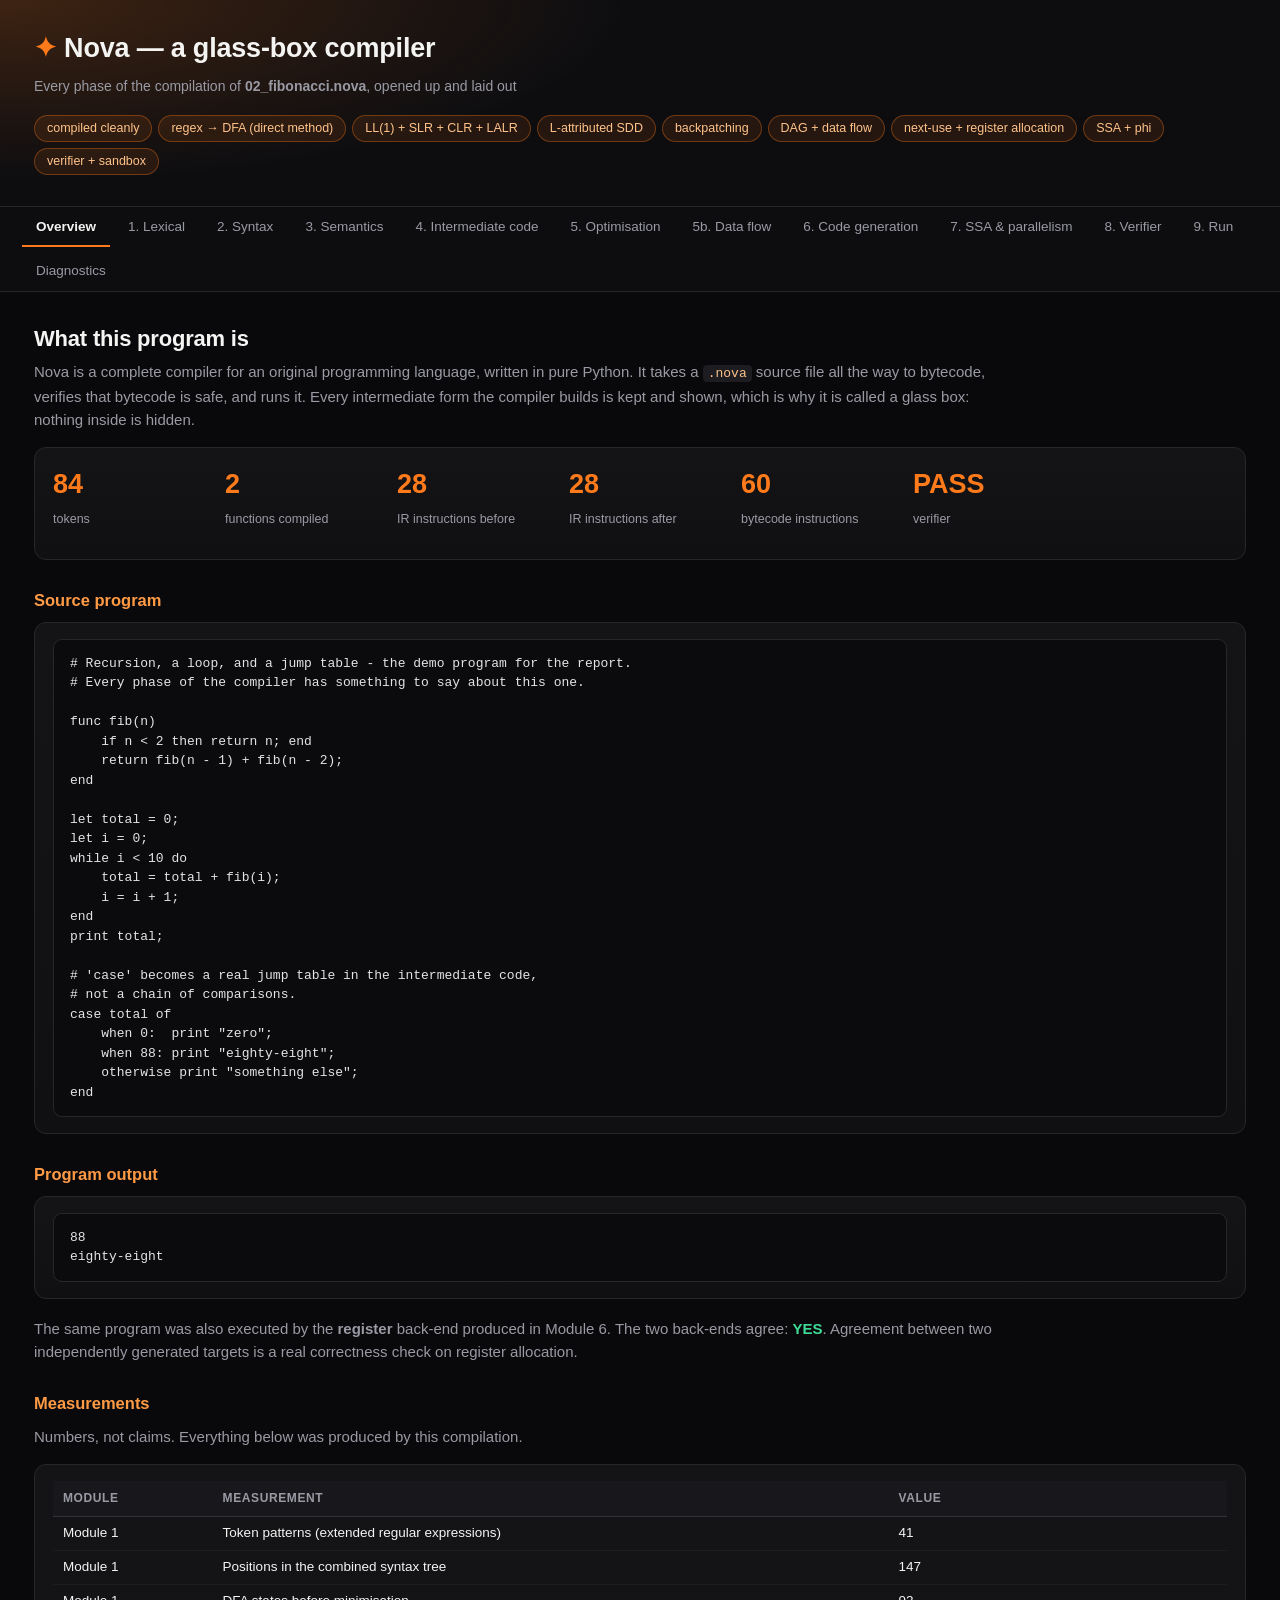
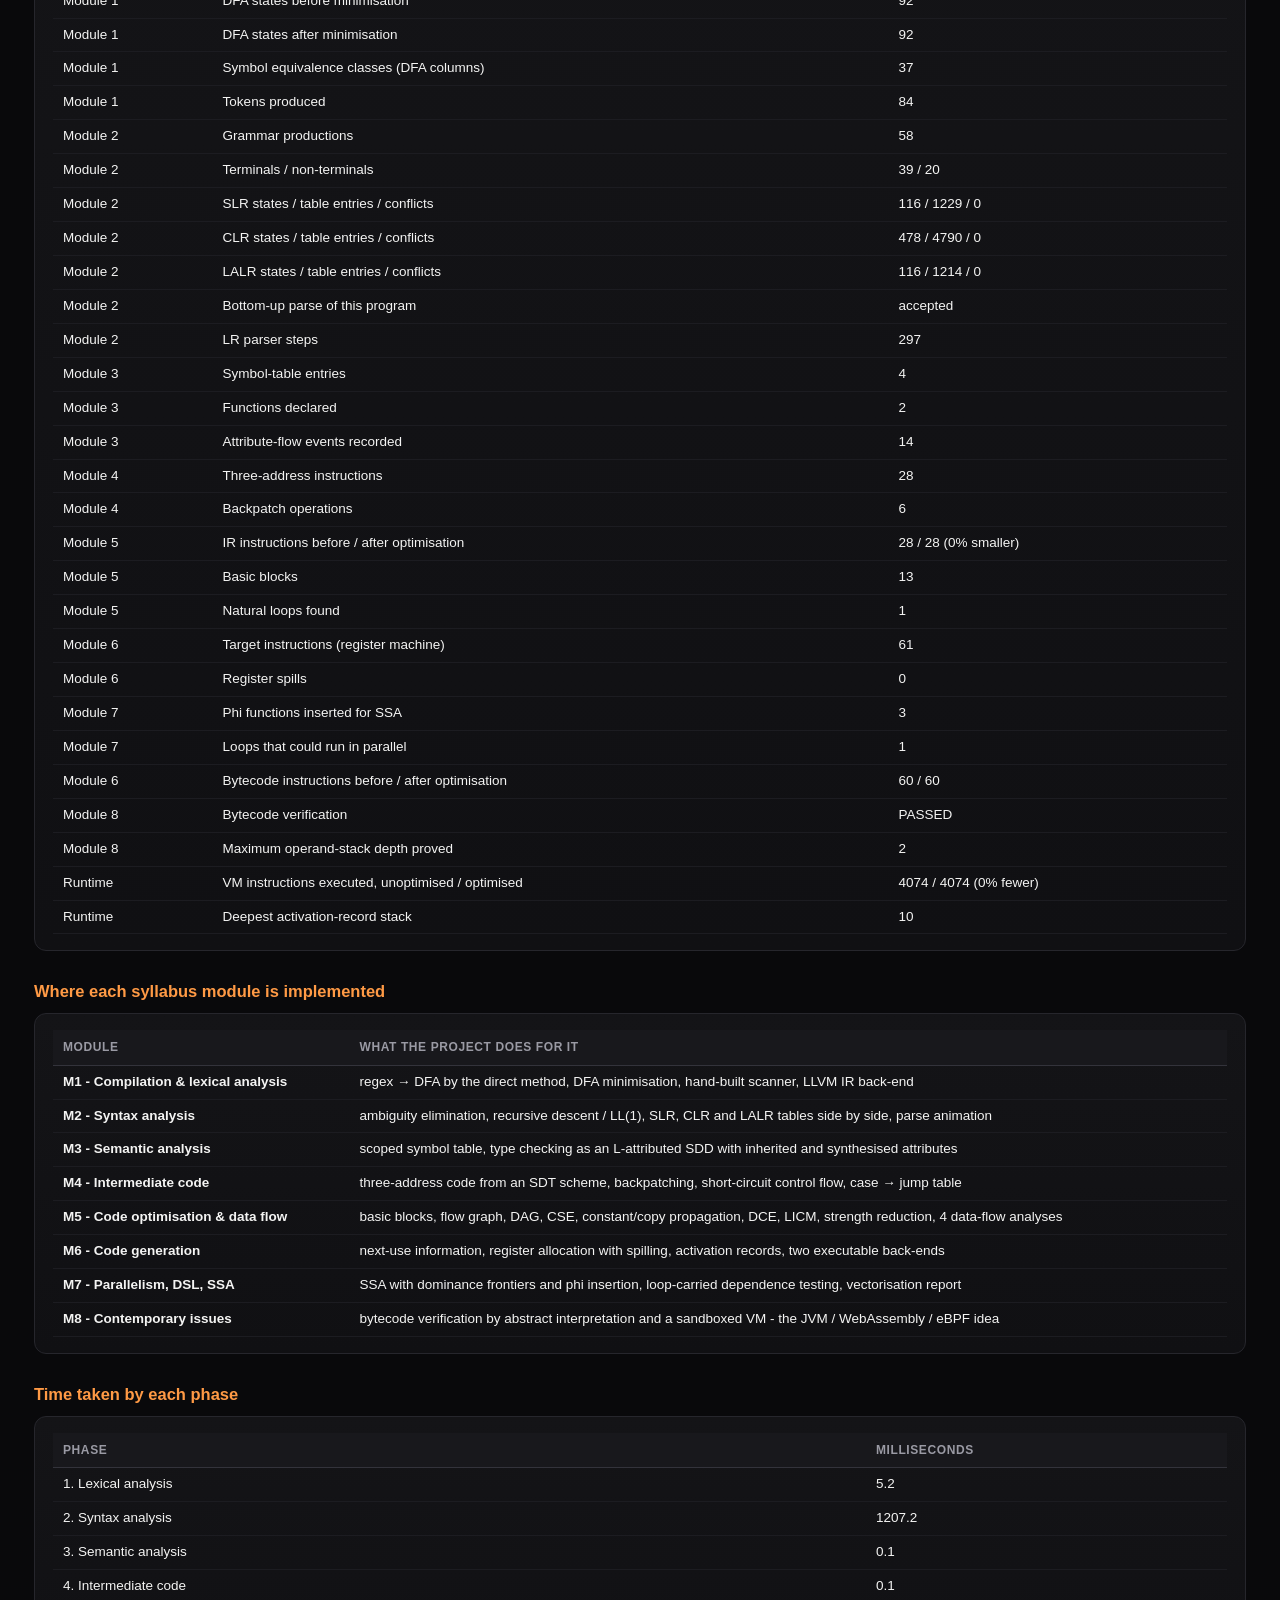
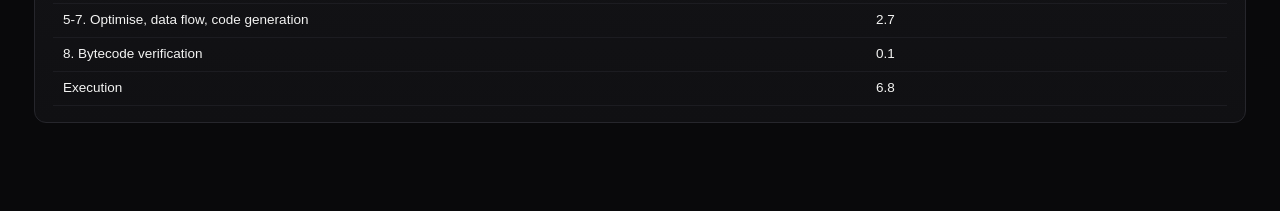
==== commit fbe1e91b: "Restyle the desktop viewer and HTML report in black and orange The Tkinter viewer moves to a dark tt" ====
--- a/docs/Nova-GlassBox-Report-fibonacci.html
+++ b/docs/Nova-GlassBox-Report-fibonacci.html
@@ -2,42 +2,47 @@
 <title>Nova - Glass-Box Compiler report - 02_fibonacci.nova</title>
 <style>
 :root{
-  --ink:#12161c; --muted:#5d6b7a; --line:#dfe5ec; --bg:#f6f8fb; --panel:#ffffff;
-  --accent:#0b6f5f; --accent2:#b8420f; --warn:#a11c1c; --ok:#12633f;
-  --code:#0f2233;
+  --ink:#f4f4f3; --muted:#9a9aa4; --line:#26262c; --bg:#09090b; --panel:#121215;
+  --accent:#ff7a1a; --accent2:#ff9a45; --warn:#ff5d5d; --ok:#3ddc97;
+  --code:#0b0b0d; --head:#18181c;
 }
 *{box-sizing:border-box}
 body{margin:0;background:var(--bg);color:var(--ink);
      font-family:Segoe UI,Calibri,Arial,sans-serif;font-size:15px;line-height:1.55}
-header{background:var(--code);color:#eaf2f7;padding:26px 34px}
-header h1{margin:0 0 6px;font-size:27px;letter-spacing:.2px}
-header .sub{color:#9fc2c8;font-size:14px}
+header{background:radial-gradient(900px 260px at 0 0,rgba(255,122,26,.20),transparent 70%),
+       #0d0d10;color:var(--ink);padding:28px 34px;border-bottom:1px solid var(--line)}
+header h1{margin:0 0 6px;font-size:27px;letter-spacing:-.2px}
+header h1 b{color:var(--accent)}
+header .sub{color:var(--muted);font-size:14px}
 header .pills{margin-top:14px}
-.pill{display:inline-block;background:#1c3b52;color:#d7ecef;border-radius:20px;
-      padding:4px 13px;margin:3px 6px 3px 0;font-size:12.5px}
-.pill.bad{background:#5d1616;color:#ffdede}
-nav{display:flex;flex-wrap:wrap;gap:4px;background:#12293a;padding:0 22px 14px}
-nav button{background:#1d3d54;color:#cfe4ea;border:0;padding:9px 14px;
-     border-radius:7px 7px 0 0;cursor:pointer;font-size:13.5px;font-family:inherit}
-nav button:hover{background:#2a5470}
-nav button.on{background:var(--panel);color:var(--code);font-weight:600}
+.pill{display:inline-block;background:rgba(255,122,26,.10);color:#ffc38a;
+      border:1px solid rgba(255,122,26,.35);border-radius:20px;
+      padding:3px 12px;margin:3px 6px 3px 0;font-size:12.5px}
+.pill.bad{background:rgba(255,93,93,.12);color:#ff9d9d;border-color:rgba(255,93,93,.4)}
+nav{display:flex;flex-wrap:wrap;gap:4px;background:#0d0d10;padding:0 22px;
+    border-bottom:1px solid var(--line);position:sticky;top:0;z-index:2}
+nav button{background:transparent;color:var(--muted);border:0;padding:12px 14px 11px;
+     cursor:pointer;font-size:13.5px;font-family:inherit;border-bottom:2px solid transparent}
+nav button:hover{color:var(--ink)}
+nav button.on{color:var(--ink);font-weight:600;border-bottom-color:var(--accent)}
 main{padding:26px 34px 70px;max-width:1500px}
 section{display:none}
 section.on{display:block}
-h2{font-size:21px;margin:4px 0 4px}
-h3{font-size:16.5px;margin:26px 0 8px;color:var(--accent)}
+h2{font-size:22px;margin:4px 0 4px;letter-spacing:-.2px}
+h3{font-size:16.5px;margin:28px 0 8px;color:var(--accent2)}
 p.note{color:var(--muted);margin:2px 0 16px;max-width:960px}
-.card{background:var(--panel);border:1px solid var(--line);border-radius:10px;
-      padding:16px 18px;margin:0 0 18px;overflow:auto}
+.card{background:linear-gradient(180deg,#141417,#101013);border:1px solid var(--line);
+      border-radius:12px;padding:16px 18px;margin:0 0 18px;overflow:auto}
 table{border-collapse:collapse;width:100%;font-size:13.5px}
-th{background:#eef3f8;text-align:left;padding:7px 10px;border-bottom:2px solid var(--line);
-   font-weight:600;white-space:nowrap}
-td{padding:6px 10px;border-bottom:1px solid #eef1f5;vertical-align:top}
-tr:hover td{background:#fafcff}
-pre{background:#0f2233;color:#dfe9ef;padding:14px 16px;border-radius:8px;
-    overflow:auto;font-family:Consolas,Courier New,monospace;font-size:13px;
-    line-height:1.5;margin:0}
-code{font-family:Consolas,Courier New,monospace;background:#eef3f8;
+th{background:var(--head);color:var(--muted);text-align:left;padding:8px 10px;
+   border-bottom:1px solid #33333b;font-weight:600;white-space:nowrap;font-size:12px;
+   text-transform:uppercase;letter-spacing:.05em}
+td{padding:6px 10px;border-bottom:1px solid #1c1c21;vertical-align:top}
+tr:hover td{background:rgba(255,122,26,.05)}
+pre{background:var(--code);color:#e4e4e6;padding:14px 16px;border-radius:9px;
+    border:1px solid var(--line);overflow:auto;font-family:Consolas,Courier New,monospace;
+    font-size:13px;line-height:1.5;margin:0}
+code{font-family:Consolas,Courier New,monospace;background:#1c1c21;color:#ffc38a;
      padding:1px 5px;border-radius:4px;font-size:13px}
 .grid{display:grid;grid-template-columns:1fr 1fr;gap:18px}
 .stat{display:inline-block;min-width:150px;margin:0 22px 14px 0}
@@ -49,9 +54,18 @@
 .small{font-size:12.5px;color:var(--muted)}
 ul.tight{margin:6px 0 0 18px;padding:0}
 ul.tight li{margin:3px 0}
+@media print{
+  :root{--ink:#111;--muted:#555;--line:#ddd;--bg:#fff;--panel:#fff;--code:#f6f6f6;--head:#f2f2f2}
+  header,nav{background:#fff;color:#111}
+  nav{display:none}
+  section{display:block !important;page-break-before:always}
+  .card,pre{background:#fff;color:#111}
+  code{background:#f2f2f2;color:#8a3a00}
+  td{border-bottom-color:#eee}
+}
 </style></head><body>
 <header>
-  <h1>Nova &mdash; a glass-box compiler</h1>
+  <h1><b>&#10022;</b> Nova &mdash; a glass-box compiler</h1>
   <div class="sub">Every phase of the compilation of
      <b>02_fibonacci.nova</b>, opened up and laid out</div>
   <div class="pills"><span class='pill'>compiled cleanly</span><span class='pill'>regex &rarr; DFA (direct method)</span><span class='pill'>LL(1) + SLR + CLR + LALR</span><span class='pill'>L-attributed SDD</span><span class='pill'>backpatching</span><span class='pill'>DAG + data flow</span><span class='pill'>next-use + register allocation</span><span class='pill'>SSA + phi</span><span class='pill'>verifier + sandbox</span></div>
@@ -81,7 +95,7 @@
     otherwise print &quot;something else&quot;;
 end
 </pre></div><h3>Program output</h3><div class='card'><pre>88
-eighty-eight</pre></div><p class='note'>The same program was also executed by the <b>register</b> back-end produced in Module 6. The two back-ends agree: <span class='ok'>YES</span>. Agreement between two independently generated targets is a real correctness check on register allocation.</p><h3>Measurements</h3><p class='note'>Numbers, not claims. Everything below was produced by this compilation.</p><div class='card'><table><tr><th>Module</th><th>Measurement</th><th>Value</th></tr><tr><td>Module 1</td><td>Token patterns (extended regular expressions)</td><td>41</td></tr><tr><td>Module 1</td><td>Positions in the combined syntax tree</td><td>147</td></tr><tr><td>Module 1</td><td>DFA states before minimisation</td><td>92</td></tr><tr><td>Module 1</td><td>DFA states after minimisation</td><td>92</td></tr><tr><td>Module 1</td><td>Symbol equivalence classes (DFA columns)</td><td>37</td></tr><tr><td>Module 1</td><td>Tokens produced</td><td>84</td></tr><tr><td>Module 2</td><td>Grammar productions</td><td>58</td></tr><tr><td>Module 2</td><td>Terminals / non-terminals</td><td>39 / 20</td></tr><tr><td>Module 2</td><td>SLR states / table entries / conflicts</td><td>116 / 1229 / 0</td></tr><tr><td>Module 2</td><td>CLR states / table entries / conflicts</td><td>478 / 4790 / 0</td></tr><tr><td>Module 2</td><td>LALR states / table entries / conflicts</td><td>116 / 1214 / 0</td></tr><tr><td>Module 2</td><td>Bottom-up parse of this program</td><td>accepted</td></tr><tr><td>Module 2</td><td>LR parser steps</td><td>297</td></tr><tr><td>Module 3</td><td>Symbol-table entries</td><td>4</td></tr><tr><td>Module 3</td><td>Functions declared</td><td>2</td></tr><tr><td>Module 3</td><td>Attribute-flow events recorded</td><td>14</td></tr><tr><td>Module 4</td><td>Three-address instructions</td><td>28</td></tr><tr><td>Module 4</td><td>Backpatch operations</td><td>6</td></tr><tr><td>Module 5</td><td>IR instructions before / after optimisation</td><td>28 / 28  (0% smaller)</td></tr><tr><td>Module 5</td><td>Basic blocks</td><td>13</td></tr><tr><td>Module 5</td><td>Natural loops found</td><td>1</td></tr><tr><td>Module 6</td><td>Target instructions (register machine)</td><td>61</td></tr><tr><td>Module 6</td><td>Register spills</td><td>0</td></tr><tr><td>Module 7</td><td>Phi functions inserted for SSA</td><td>3</td></tr><tr><td>Module 7</td><td>Loops that could run in parallel</td><td>1</td></tr><tr><td>Module 6</td><td>Bytecode instructions before / after optimisation</td><td>60 / 60</td></tr><tr><td>Module 8</td><td>Bytecode verification</td><td>PASSED</td></tr><tr><td>Module 8</td><td>Maximum operand-stack depth proved</td><td>2</td></tr><tr><td>Runtime</td><td>VM instructions executed, unoptimised / optimised</td><td>4074 / 4074  (0% fewer)</td></tr><tr><td>Runtime</td><td>Deepest activation-record stack</td><td>10</td></tr></table></div><h3>Where each syllabus module is implemented</h3><div class='card'><table><tr><th>Module</th><th>What the project does for it</th></tr><tr><td><b>M1 - Compilation &amp; lexical analysis</b></td><td>regex &rarr; DFA by the direct method, DFA minimisation, hand-built scanner, LLVM IR back-end</td></tr><tr><td><b>M2 - Syntax analysis</b></td><td>ambiguity elimination, recursive descent / LL(1), SLR, CLR and LALR tables side by side, parse animation</td></tr><tr><td><b>M3 - Semantic analysis</b></td><td>scoped symbol table, type checking as an L-attributed SDD with inherited and synthesised attributes</td></tr><tr><td><b>M4 - Intermediate code</b></td><td>three-address code from an SDT scheme, backpatching, short-circuit control flow, case &rarr; jump table</td></tr><tr><td><b>M5 - Code optimisation &amp; data flow</b></td><td>basic blocks, flow graph, DAG, CSE, constant/copy propagation, DCE, LICM, strength reduction, 4 data-flow analyses</td></tr><tr><td><b>M6 - Code generation</b></td><td>next-use information, register allocation with spilling, activation records, two executable back-ends</td></tr><tr><td><b>M7 - Parallelism, DSL, SSA</b></td><td>SSA with dominance frontiers and phi insertion, loop-carried dependence testing, vectorisation report</td></tr><tr><td><b>M8 - Contemporary issues</b></td><td>bytecode verification by abstract interpretation and a sandboxed VM - the JVM / WebAssembly / eBPF idea</td></tr></table></div><h3>Time taken by each phase</h3><div class='card'><table><tr><th>Phase</th><th>Milliseconds</th></tr><tr><td>1. Lexical analysis</td><td>8.5</td></tr><tr><td>2. Syntax analysis</td><td>1106.6</td></tr><tr><td>3. Semantic analysis</td><td>0.1</td></tr><tr><td>4. Intermediate code</td><td>0.1</td></tr><tr><td>5-7. Optimise, data flow, code generation</td><td>3.9</td></tr><tr><td>8. Bytecode verification</td><td>0.2</td></tr><tr><td>Execution</td><td>10.5</td></tr></table></div></section><section class=""><h2>Module 1 &mdash; Lexical analysis</h2><p class='note'>Each token is written as an extended regular expression. Those expressions are combined into one syntax tree, and <code>nullable</code>, <code>firstpos</code>, <code>lastpos</code> and <code>followpos</code> are computed on it &mdash; the <b>direct method</b>, which builds the DFA without ever constructing an NFA. The DFA is then minimised and used to scan the input with the longest-match rule. Python's <code>re</code> module is never imported.</p><div class='card'><div class='stat'><b>41</b><span>regular expressions</span></div><div class='stat'><b>147</b><span>leaf positions</span></div><div class='stat'><b>92</b><span>DFA states built</span></div><div class='stat'><b>92</b><span>after minimisation</span></div><div class='stat'><b>37</b><span>symbol classes</span></div></div><h3>The token specifications</h3><div class='card'><table><tr><th>#</th><th>Token</th><th>Extended regular expression</th></tr><tr><td>0</td><td>WS</td><td>[ \t\r\n]+</td></tr><tr><td>1</td><td>COMMENT</td><td>#[^\n]*</td></tr><tr><td>2</td><td>LET</td><td>let</td></tr><tr><td>3</td><td>IF</td><td>if</td></tr><tr><td>4</td><td>THEN</td><td>then</td></tr><tr><td>5</td><td>ELSE</td><td>else</td></tr><tr><td>6</td><td>END</td><td>end</td></tr><tr><td>7</td><td>WHILE</td><td>while</td></tr><tr><td>8</td><td>DO</td><td>do</td></tr><tr><td>9</td><td>CASE</td><td>case</td></tr><tr><td>10</td><td>OF</td><td>of</td></tr><tr><td>11</td><td>WHEN</td><td>when</td></tr><tr><td>12</td><td>OTHERWISE</td><td>otherwise</td></tr><tr><td>13</td><td>FUNC</td><td>func</td></tr><tr><td>14</td><td>RETURN</td><td>return</td></tr><tr><td>15</td><td>PRINT</td><td>print</td></tr><tr><td>16</td><td>AND</td><td>and</td></tr><tr><td>17</td><td>OR</td><td>or</td></tr><tr><td>18</td><td>NOT</td><td>not</td></tr><tr><td>19</td><td>TRUE</td><td>true</td></tr><tr><td>20</td><td>FALSE</td><td>false</td></tr><tr><td>21</td><td>NUMBER</td><td>[0-9]+</td></tr><tr><td>22</td><td>STRING</td><td>\&quot;[^\&quot;\n]*\&quot;</td></tr><tr><td>23</td><td>IDENT</td><td>[A-Za-z_][A-Za-z0-9_]*</td></tr><tr><td>24</td><td>EQ</td><td>==</td></tr><tr><td>25</td><td>NE</td><td>!=</td></tr><tr><td>26</td><td>LE</td><td>&lt;=</td></tr><tr><td>27</td><td>GE</td><td>&gt;=</td></tr><tr><td>28</td><td>ASSIGN</td><td>=</td></tr><tr><td>29</td><td>LT</td><td>&lt;</td></tr><tr><td>30</td><td>GT</td><td>&gt;</td></tr><tr><td>31</td><td>PLUS</td><td>\+</td></tr><tr><td>32</td><td>MINUS</td><td>-</td></tr><tr><td>33</td><td>STAR</td><td>\*</td></tr><tr><td>34</td><td>SLASH</td><td>/</td></tr><tr><td>35</td><td>PERCENT</td><td>%</td></tr><tr><td>36</td><td>LPAREN</td><td>\(</td></tr><tr><td>37</td><td>RPAREN</td><td>\)</td></tr><tr><td>38</td><td>COMMA</td><td>,</td></tr><tr><td>39</td><td>SEMI</td><td>;</td></tr><tr><td>40</td><td>COLON</td><td>:</td></tr></table></div><h3>followpos table (the direct method)</h3><p class='note'>followpos(i) is the set of positions that can legally come straight after position i. The DFA states are simply sets of positions, and this table is what generates them.</p><div class='card'><table><tr><th>Position</th><th>Symbol at that position</th><th>followpos</th></tr><tr><td>1</td><td>[ ]</td><td>{2, 3}</td></tr><tr><td>2</td><td>[ ]</td><td>{2, 3}</td></tr><tr><td>3</td><td>#WS</td><td>{}</td></tr><tr><td>4</td><td>#</td><td>{5, 6}</td></tr><tr><td>5</td><td>[^]</td><td>{5, 6}</td></tr><tr><td>6</td><td>#COMMENT</td><td>{}</td></tr><tr><td>7</td><td>l</td><td>{8}</td></tr><tr><td>8</td><td>e</td><td>{9}</td></tr><tr><td>9</td><td>t</td><td>{10}</td></tr><tr><td>10</td><td>#LET</td><td>{}</td></tr><tr><td>11</td><td>i</td><td>{12}</td></tr><tr><td>12</td><td>f</td><td>{13}</td></tr><tr><td>13</td><td>#IF</td><td>{}</td></tr><tr><td>14</td><td>t</td><td>{15}</td></tr><tr><td>15</td><td>h</td><td>{16}</td></tr><tr><td>16</td><td>e</td><td>{17}</td></tr><tr><td>17</td><td>n</td><td>{18}</td></tr><tr><td>18</td><td>#THEN</td><td>{}</td></tr><tr><td>19</td><td>e</td><td>{20}</td></tr><tr><td>20</td><td>l</td><td>{21}</td></tr><tr><td>21</td><td>s</td><td>{22}</td></tr><tr><td>22</td><td>e</td><td>{23}</td></tr><tr><td>23</td><td>#ELSE</td><td>{}</td></tr><tr><td>24</td><td>e</td><td>{25}</td></tr><tr><td>25</td><td>n</td><td>{26}</td></tr><tr><td>26</td><td>d</td><td>{27}</td></tr><tr><td>27</td><td>#END</td><td>{}</td></tr><tr><td>28</td><td>w</td><td>{29}</td></tr><tr><td>29</td><td>h</td><td>{30}</td></tr><tr><td>30</td><td>i</td><td>{31}</td></tr><tr><td>31</td><td>l</td><td>{32}</td></tr><tr><td>32</td><td>e</td><td>{33}</td></tr><tr><td>33</td><td>#WHILE</td><td>{}</td></tr><tr><td>34</td><td>d</td><td>{35}</td></tr><tr><td>35</td><td>o</td><td>{36}</td></tr><tr><td>36</td><td>#DO</td><td>{}</td></tr><tr><td>37</td><td>c</td><td>{38}</td></tr><tr><td>38</td><td>a</td><td>{39}</td></tr><tr><td>39</td><td>s</td><td>{40}</td></tr><tr><td>40</td><td>e</td><td>{41}</td></tr><tr><td>41</td><td>#CASE</td><td>{}</td></tr><tr><td>42</td><td>o</td><td>{43}</td></tr><tr><td>43</td><td>f</td><td>{44}</td></tr><tr><td>44</td><td>#OF</td><td>{}</td></tr><tr><td>45</td><td>w</td><td>{46}</td></tr><tr><td>46</td><td>h</td><td>{47}</td></tr><tr><td>47</td><td>e</td><td>{48}</td></tr><tr><td>48</td><td>n</td><td>{49}</td></tr><tr><td>49</td><td>#WHEN</td><td>{}</td></tr><tr><td>50</td><td>o</td><td>{51}</td></tr><tr><td>51</td><td>t</td><td>{52}</td></tr><tr><td>52</td><td>h</td><td>{53}</td></tr><tr><td>53</td><td>e</td><td>{54}</td></tr><tr><td>54</td><td>r</td><td>{55}</td></tr><tr><td>55</td><td>w</td><td>{56}</td></tr><tr><td>56</td><td>i</td><td>{57}</td></tr><tr><td>57</td><td>s</td><td>{58}</td></tr><tr><td>58</td><td>e</td><td>{59}</td></tr><tr><td>59</td><td>#OTHERWISE</td><td>{}</td></tr><tr><td>60</td><td>f</td><td>{61}</td></tr></table></div><h3>The minimised DFA</h3><div class='card'><table><tr><th>State</th><th>Accepts</th><th>Transitions</th></tr><tr><td>-&gt;S0</td><td></td><td>[\t,\r,␠]-&gt;1, \n-&gt;1, !-&gt;2, &quot;-&gt;3, #-&gt;4, %-&gt;5, (-&gt;6, )-&gt;7, *-&gt;8, +-&gt;9, ,-&gt;10, --&gt;11, /-&gt;12, [0-9]-&gt;13, :-&gt;14, ;-&gt;15, &lt;-&gt;16, =-&gt;17, &gt;-&gt;18, [37 chars]-&gt;19, a-&gt;20, c-&gt;21, d-&gt;22, e-&gt;23, f-&gt;24, h-&gt;19, i-&gt;25, l-&gt;26, n-&gt;27, o-&gt;28, p-&gt;29, r-&gt;30, s-&gt;19, t-&gt;31, u-&gt;19, w-&gt;32</td></tr><tr><td>S1</td><td>WS</td><td>[\t,\r,␠]-&gt;1, \n-&gt;1</td></tr><tr><td>S2</td><td></td><td>=-&gt;33</td></tr><tr><td>S3</td><td></td><td>[\t,\r,␠]-&gt;3, !-&gt;3, &quot;-&gt;34, #-&gt;3, [15 chars]-&gt;3, %-&gt;3, (-&gt;3, )-&gt;3, *-&gt;3, +-&gt;3, ,-&gt;3, --&gt;3, /-&gt;3, [0-9]-&gt;3, :-&gt;3, ;-&gt;3, &lt;-&gt;3, =-&gt;3, &gt;-&gt;3, [37 chars]-&gt;3, a-&gt;3, c-&gt;3, d-&gt;3, e-&gt;3, f-&gt;3, h-&gt;3, i-&gt;3, l-&gt;3, n-&gt;3, o-&gt;3, p-&gt;3, r-&gt;3, s-&gt;3, t-&gt;3, u-&gt;3, w-&gt;3</td></tr><tr><td>S4</td><td>COMMENT</td><td>[\t,\r,␠]-&gt;4, !-&gt;4, &quot;-&gt;4, #-&gt;4, [15 chars]-&gt;4, %-&gt;4, (-&gt;4, )-&gt;4, *-&gt;4, +-&gt;4, ,-&gt;4, --&gt;4, /-&gt;4, [0-9]-&gt;4, :-&gt;4, ;-&gt;4, &lt;-&gt;4, =-&gt;4, &gt;-&gt;4, [37 chars]-&gt;4, a-&gt;4, c-&gt;4, d-&gt;4, e-&gt;4, f-&gt;4, h-&gt;4, i-&gt;4, l-&gt;4, n-&gt;4, o-&gt;4, p-&gt;4, r-&gt;4, s-&gt;4, t-&gt;4, u-&gt;4, w-&gt;4</td></tr><tr><td>S5</td><td>PERCENT</td><td>(dead end)</td></tr><tr><td>S6</td><td>LPAREN</td><td>(dead end)</td></tr><tr><td>S7</td><td>RPAREN</td><td>(dead end)</td></tr><tr><td>S8</td><td>STAR</td><td>(dead end)</td></tr><tr><td>S9</td><td>PLUS</td><td>(dead end)</td></tr><tr><td>S10</td><td>COMMA</td><td>(dead end)</td></tr><tr><td>S11</td><td>MINUS</td><td>(dead end)</td></tr><tr><td>S12</td><td>SLASH</td><td>(dead end)</td></tr><tr><td>S13</td><td>NUMBER</td><td>[0-9]-&gt;13</td></tr><tr><td>S14</td><td>COLON</td><td>(dead end)</td></tr><tr><td>S15</td><td>SEMI</td><td>(dead end)</td></tr><tr><td>S16</td><td>LT</td><td>=-&gt;35</td></tr><tr><td>S17</td><td>ASSIGN</td><td>=-&gt;36</td></tr><tr><td>S18</td><td>GT</td><td>=-&gt;37</td></tr><tr><td>S19</td><td>IDENT</td><td>[0-9]-&gt;19, [37 chars]-&gt;19, a-&gt;19, c-&gt;19, d-&gt;19, e-&gt;19, f-&gt;19, h-&gt;19, i-&gt;19, l-&gt;19, n-&gt;19, o-&gt;19, p-&gt;19, r-&gt;19, s-&gt;19, t-&gt;19, u-&gt;19, w-&gt;19</td></tr><tr><td>S20</td><td>IDENT</td><td>[0-9]-&gt;19, [37 chars]-&gt;19, a-&gt;19, c-&gt;19, d-&gt;19, e-&gt;19, f-&gt;19, h-&gt;19, i-&gt;19, l-&gt;19, n-&gt;38, o-&gt;19, p-&gt;19, r-&gt;19, s-&gt;19, t-&gt;19, u-&gt;19, w-&gt;19</td></tr><tr><td>S21</td><td>IDENT</td><td>[0-9]-&gt;19, [37 chars]-&gt;19, a-&gt;39, c-&gt;19, d-&gt;19, e-&gt;19, f-&gt;19, h-&gt;19, i-&gt;19, l-&gt;19, n-&gt;19, o-&gt;19, p-&gt;19, r-&gt;19, s-&gt;19, t-&gt;19, u-&gt;19, w-&gt;19</td></tr><tr><td>S22</td><td>IDENT</td><td>[0-9]-&gt;19, [37 chars]-&gt;19, a-&gt;19, c-&gt;19, d-&gt;19, e-&gt;19, f-&gt;19, h-&gt;19, i-&gt;19, l-&gt;19, n-&gt;19, o-&gt;40, p-&gt;19, r-&gt;19, s-&gt;19, t-&gt;19, u-&gt;19, w-&gt;19</td></tr><tr><td>S23</td><td>IDENT</td><td>[0-9]-&gt;19, [37 chars]-&gt;19, a-&gt;19, c-&gt;19, d-&gt;19, e-&gt;19, f-&gt;19, h-&gt;19, i-&gt;19, l-&gt;41, n-&gt;42, o-&gt;19, p-&gt;19, r-&gt;19, s-&gt;19, t-&gt;19, u-&gt;19, w-&gt;19</td></tr><tr><td>S24</td><td>IDENT</td><td>[0-9]-&gt;19, [37 chars]-&gt;19, a-&gt;43, c-&gt;19, d-&gt;19, e-&gt;19, f-&gt;19, h-&gt;19, i-&gt;19, l-&gt;19, n-&gt;19, o-&gt;19, p-&gt;19, r-&gt;19, s-&gt;19, t-&gt;19, u-&gt;44, w-&gt;19</td></tr><tr><td>S25</td><td>IDENT</td><td>[0-9]-&gt;19, [37 chars]-&gt;19, a-&gt;19, c-&gt;19, d-&gt;19, e-&gt;19, f-&gt;45, h-&gt;19, i-&gt;19, l-&gt;19, n-&gt;19, o-&gt;19, p-&gt;19, r-&gt;19, s-&gt;19, t-&gt;19, u-&gt;19, w-&gt;19</td></tr><tr><td>S26</td><td>IDENT</td><td>[0-9]-&gt;19, [37 chars]-&gt;19, a-&gt;19, c-&gt;19, d-&gt;19, e-&gt;46, f-&gt;19, h-&gt;19, i-&gt;19, l-&gt;19, n-&gt;19, o-&gt;19, p-&gt;19, r-&gt;19, s-&gt;19, t-&gt;19, u-&gt;19, w-&gt;19</td></tr><tr><td>S27</td><td>IDENT</td><td>[0-9]-&gt;19, [37 chars]-&gt;19, a-&gt;19, c-&gt;19, d-&gt;19, e-&gt;19, f-&gt;19, h-&gt;19, i-&gt;19, l-&gt;19, n-&gt;19, o-&gt;47, p-&gt;19, r-&gt;19, s-&gt;19, t-&gt;19, u-&gt;19, w-&gt;19</td></tr><tr><td>S28</td><td>IDENT</td><td>[0-9]-&gt;19, [37 chars]-&gt;19, a-&gt;19, c-&gt;19, d-&gt;19, e-&gt;19, f-&gt;48, h-&gt;19, i-&gt;19, l-&gt;19, n-&gt;19, o-&gt;19, p-&gt;19, r-&gt;49, s-&gt;19, t-&gt;50, u-&gt;19, w-&gt;19</td></tr><tr><td>S29</td><td>IDENT</td><td>[0-9]-&gt;19, [37 chars]-&gt;19, a-&gt;19, c-&gt;19, d-&gt;19, e-&gt;19, f-&gt;19, h-&gt;19, i-&gt;19, l-&gt;19, n-&gt;19, o-&gt;19, p-&gt;19, r-&gt;51, s-&gt;19, t-&gt;19, u-&gt;19, w-&gt;19</td></tr><tr><td>S30</td><td>IDENT</td><td>[0-9]-&gt;19, [37 chars]-&gt;19, a-&gt;19, c-&gt;19, d-&gt;19, e-&gt;52, f-&gt;19, h-&gt;19, i-&gt;19, l-&gt;19, n-&gt;19, o-&gt;19, p-&gt;19, r-&gt;19, s-&gt;19, t-&gt;19, u-&gt;19, w-&gt;19</td></tr><tr><td>S31</td><td>IDENT</td><td>[0-9]-&gt;19, [37 chars]-&gt;19, a-&gt;19, c-&gt;19, d-&gt;19, e-&gt;19, f-&gt;19, h-&gt;53, i-&gt;19, l-&gt;19, n-&gt;19, o-&gt;19, p-&gt;19, r-&gt;54, s-&gt;19, t-&gt;19, u-&gt;19, w-&gt;19</td></tr><tr><td>S32</td><td>IDENT</td><td>[0-9]-&gt;19, [37 chars]-&gt;19, a-&gt;19, c-&gt;19, d-&gt;19, e-&gt;19, f-&gt;19, h-&gt;55, i-&gt;19, l-&gt;19, n-&gt;19, o-&gt;19, p-&gt;19, r-&gt;19, s-&gt;19, t-&gt;19, u-&gt;19, w-&gt;19</td></tr><tr><td>S33</td><td>NE</td><td>(dead end)</td></tr><tr><td>S34</td><td>STRING</td><td>(dead end)</td></tr><tr><td>S35</td><td>LE</td><td>(dead end)</td></tr><tr><td>S36</td><td>EQ</td><td>(dead end)</td></tr><tr><td>S37</td><td>GE</td><td>(dead end)</td></tr><tr><td>S38</td><td>IDENT</td><td>[0-9]-&gt;19, [37 chars]-&gt;19, a-&gt;19, c-&gt;19, d-&gt;56, e-&gt;19, f-&gt;19, h-&gt;19, i-&gt;19, l-&gt;19, n-&gt;19, o-&gt;19, p-&gt;19, r-&gt;19, s-&gt;19, t-&gt;19, u-&gt;19, w-&gt;19</td></tr><tr><td>S39</td><td>IDENT</td><td>[0-9]-&gt;19, [37 chars]-&gt;19, a-&gt;19, c-&gt;19, d-&gt;19, e-&gt;19, f-&gt;19, h-&gt;19, i-&gt;19, l-&gt;19, n-&gt;19, o-&gt;19, p-&gt;19, r-&gt;19, s-&gt;57, t-&gt;19, u-&gt;19, w-&gt;19</td></tr><tr><td>S40</td><td>DO</td><td>[0-9]-&gt;19, [37 chars]-&gt;19, a-&gt;19, c-&gt;19, d-&gt;19, e-&gt;19, f-&gt;19, h-&gt;19, i-&gt;19, l-&gt;19, n-&gt;19, o-&gt;19, p-&gt;19, r-&gt;19, s-&gt;19, t-&gt;19, u-&gt;19, w-&gt;19</td></tr><tr><td>S41</td><td>IDENT</td><td>[0-9]-&gt;19, [37 chars]-&gt;19, a-&gt;19, c-&gt;19, d-&gt;19, e-&gt;19, f-&gt;19, h-&gt;19, i-&gt;19, l-&gt;19, n-&gt;19, o-&gt;19, p-&gt;19, r-&gt;19, s-&gt;58, t-&gt;19, u-&gt;19, w-&gt;19</td></tr><tr><td>S42</td><td>IDENT</td><td>[0-9]-&gt;19, [37 chars]-&gt;19, a-&gt;19, c-&gt;19, d-&gt;59, e-&gt;19, f-&gt;19, h-&gt;19, i-&gt;19, l-&gt;19, n-&gt;19, o-&gt;19, p-&gt;19, r-&gt;19, s-&gt;19, t-&gt;19, u-&gt;19, w-&gt;19</td></tr><tr><td>S43</td><td>IDENT</td><td>[0-9]-&gt;19, [37 chars]-&gt;19, a-&gt;19, c-&gt;19, d-&gt;19, e-&gt;19, f-&gt;19, h-&gt;19, i-&gt;19, l-&gt;60, n-&gt;19, o-&gt;19, p-&gt;19, r-&gt;19, s-&gt;19, t-&gt;19, u-&gt;19, w-&gt;19</td></tr><tr><td>S44</td><td>IDENT</td><td>[0-9]-&gt;19, [37 chars]-&gt;19, a-&gt;19, c-&gt;19, d-&gt;19, e-&gt;19, f-&gt;19, h-&gt;19, i-&gt;19, l-&gt;19, n-&gt;61, o-&gt;19, p-&gt;19, r-&gt;19, s-&gt;19, t-&gt;19, u-&gt;19, w-&gt;19</td></tr><tr><td>S45</td><td>IF</td><td>[0-9]-&gt;19, [37 chars]-&gt;19, a-&gt;19, c-&gt;19, d-&gt;19, e-&gt;19, f-&gt;19, h-&gt;19, i-&gt;19, l-&gt;19, n-&gt;19, o-&gt;19, p-&gt;19, r-&gt;19, s-&gt;19, t-&gt;19, u-&gt;19, w-&gt;19</td></tr><tr><td>S46</td><td>IDENT</td><td>[0-9]-&gt;19, [37 chars]-&gt;19, a-&gt;19, c-&gt;19, d-&gt;19, e-&gt;19, f-&gt;19, h-&gt;19, i-&gt;19, l-&gt;19, n-&gt;19, o-&gt;19, p-&gt;19, r-&gt;19, s-&gt;19, t-&gt;62, u-&gt;19, w-&gt;19</td></tr><tr><td>S47</td><td>IDENT</td><td>[0-9]-&gt;19, [37 chars]-&gt;19, a-&gt;19, c-&gt;19, d-&gt;19, e-&gt;19, f-&gt;19, h-&gt;19, i-&gt;19, l-&gt;19, n-&gt;19, o-&gt;19, p-&gt;19, r-&gt;19, s-&gt;19, t-&gt;63, u-&gt;19, w-&gt;19</td></tr><tr><td>S48</td><td>OF</td><td>[0-9]-&gt;19, [37 chars]-&gt;19, a-&gt;19, c-&gt;19, d-&gt;19, e-&gt;19, f-&gt;19, h-&gt;19, i-&gt;19, l-&gt;19, n-&gt;19, o-&gt;19, p-&gt;19, r-&gt;19, s-&gt;19, t-&gt;19, u-&gt;19, w-&gt;19</td></tr><tr><td>S49</td><td>OR</td><td>[0-9]-&gt;19, [37 chars]-&gt;19, a-&gt;19, c-&gt;19, d-&gt;19, e-&gt;19, f-&gt;19, h-&gt;19, i-&gt;19, l-&gt;19, n-&gt;19, o-&gt;19, p-&gt;19, r-&gt;19, s-&gt;19, t-&gt;19, u-&gt;19, w-&gt;19</td></tr><tr><td>S50</td><td>IDENT</td><td>[0-9]-&gt;19, [37 chars]-&gt;19, a-&gt;19, c-&gt;19, d-&gt;19, e-&gt;19, f-&gt;19, h-&gt;64, i-&gt;19, l-&gt;19, n-&gt;19, o-&gt;19, p-&gt;19, r-&gt;19, s-&gt;19, t-&gt;19, u-&gt;19, w-&gt;19</td></tr><tr><td>S51</td><td>IDENT</td><td>[0-9]-&gt;19, [37 chars]-&gt;19, a-&gt;19, c-&gt;19, d-&gt;19, e-&gt;19, f-&gt;19, h-&gt;19, i-&gt;65, l-&gt;19, n-&gt;19, o-&gt;19, p-&gt;19, r-&gt;19, s-&gt;19, t-&gt;19, u-&gt;19, w-&gt;19</td></tr><tr><td>S52</td><td>IDENT</td><td>[0-9]-&gt;19, [37 chars]-&gt;19, a-&gt;19, c-&gt;19, d-&gt;19, e-&gt;19, f-&gt;19, h-&gt;19, i-&gt;19, l-&gt;19, n-&gt;19, o-&gt;19, p-&gt;19, r-&gt;19, s-&gt;19, t-&gt;66, u-&gt;19, w-&gt;19</td></tr><tr><td>S53</td><td>IDENT</td><td>[0-9]-&gt;19, [37 chars]-&gt;19, a-&gt;19, c-&gt;19, d-&gt;19, e-&gt;67, f-&gt;19, h-&gt;19, i-&gt;19, l-&gt;19, n-&gt;19, o-&gt;19, p-&gt;19, r-&gt;19, s-&gt;19, t-&gt;19, u-&gt;19, w-&gt;19</td></tr><tr><td>S54</td><td>IDENT</td><td>[0-9]-&gt;19, [37 chars]-&gt;19, a-&gt;19, c-&gt;19, d-&gt;19, e-&gt;19, f-&gt;19, h-&gt;19, i-&gt;19, l-&gt;19, n-&gt;19, o-&gt;19, p-&gt;19, r-&gt;19, s-&gt;19, t-&gt;19, u-&gt;68, w-&gt;19</td></tr><tr><td>S55</td><td>IDENT</td><td>[0-9]-&gt;19, [37 chars]-&gt;19, a-&gt;19, c-&gt;19, d-&gt;19, e-&gt;69, f-&gt;19, h-&gt;19, i-&gt;70, l-&gt;19, n-&gt;19, o-&gt;19, p-&gt;19, r-&gt;19, s-&gt;19, t-&gt;19, u-&gt;19, w-&gt;19</td></tr><tr><td>S56</td><td>AND</td><td>[0-9]-&gt;19, [37 chars]-&gt;19, a-&gt;19, c-&gt;19, d-&gt;19, e-&gt;19, f-&gt;19, h-&gt;19, i-&gt;19, l-&gt;19, n-&gt;19, o-&gt;19, p-&gt;19, r-&gt;19, s-&gt;19, t-&gt;19, u-&gt;19, w-&gt;19</td></tr><tr><td>S57</td><td>IDENT</td><td>[0-9]-&gt;19, [37 chars]-&gt;19, a-&gt;19, c-&gt;19, d-&gt;19, e-&gt;71, f-&gt;19, h-&gt;19, i-&gt;19, l-&gt;19, n-&gt;19, o-&gt;19, p-&gt;19, r-&gt;19, s-&gt;19, t-&gt;19, u-&gt;19, w-&gt;19</td></tr><tr><td>S58</td><td>IDENT</td><td>[0-9]-&gt;19, [37 chars]-&gt;19, a-&gt;19, c-&gt;19, d-&gt;19, e-&gt;72, f-&gt;19, h-&gt;19, i-&gt;19, l-&gt;19, n-&gt;19, o-&gt;19, p-&gt;19, r-&gt;19, s-&gt;19, t-&gt;19, u-&gt;19, w-&gt;19</td></tr><tr><td>S59</td><td>END</td><td>[0-9]-&gt;19, [37 chars]-&gt;19, a-&gt;19, c-&gt;19, d-&gt;19, e-&gt;19, f-&gt;19, h-&gt;19, i-&gt;19, l-&gt;19, n-&gt;19, o-&gt;19, p-&gt;19, r-&gt;19, s-&gt;19, t-&gt;19, u-&gt;19, w-&gt;19</td></tr><tr><td>S60</td><td>IDENT</td><td>[0-9]-&gt;19, [37 chars]-&gt;19, a-&gt;19, c-&gt;19, d-&gt;19, e-&gt;19, f-&gt;19, h-&gt;19, i-&gt;19, l-&gt;19, n-&gt;19, o-&gt;19, p-&gt;19, r-&gt;19, s-&gt;73, t-&gt;19, u-&gt;19, w-&gt;19</td></tr><tr><td>S61</td><td>IDENT</td><td>[0-9]-&gt;19, [37 chars]-&gt;19, a-&gt;19, c-&gt;74, d-&gt;19, e-&gt;19, f-&gt;19, h-&gt;19, i-&gt;19, l-&gt;19, n-&gt;19, o-&gt;19, p-&gt;19, r-&gt;19, s-&gt;19, t-&gt;19, u-&gt;19, w-&gt;19</td></tr><tr><td>S62</td><td>LET</td><td>[0-9]-&gt;19, [37 chars]-&gt;19, a-&gt;19, c-&gt;19, d-&gt;19, e-&gt;19, f-&gt;19, h-&gt;19, i-&gt;19, l-&gt;19, n-&gt;19, o-&gt;19, p-&gt;19, r-&gt;19, s-&gt;19, t-&gt;19, u-&gt;19, w-&gt;19</td></tr><tr><td>S63</td><td>NOT</td><td>[0-9]-&gt;19, [37 chars]-&gt;19, a-&gt;19, c-&gt;19, d-&gt;19, e-&gt;19, f-&gt;19, h-&gt;19, i-&gt;19, l-&gt;19, n-&gt;19, o-&gt;19, p-&gt;19, r-&gt;19, s-&gt;19, t-&gt;19, u-&gt;19, w-&gt;19</td></tr><tr><td>S64</td><td>IDENT</td><td>[0-9]-&gt;19, [37 chars]-&gt;19, a-&gt;19, c-&gt;19, d-&gt;19, e-&gt;75, f-&gt;19, h-&gt;19, i-&gt;19, l-&gt;19, n-&gt;19, o-&gt;19, p-&gt;19, r-&gt;19, s-&gt;19, t-&gt;19, u-&gt;19, w-&gt;19</td></tr><tr><td>S65</td><td>IDENT</td><td>[0-9]-&gt;19, [37 chars]-&gt;19, a-&gt;19, c-&gt;19, d-&gt;19, e-&gt;19, f-&gt;19, h-&gt;19, i-&gt;19, l-&gt;19, n-&gt;76, o-&gt;19, p-&gt;19, r-&gt;19, s-&gt;19, t-&gt;19, u-&gt;19, w-&gt;19</td></tr><tr><td>S66</td><td>IDENT</td><td>[0-9]-&gt;19, [37 chars]-&gt;19, a-&gt;19, c-&gt;19, d-&gt;19, e-&gt;19, f-&gt;19, h-&gt;19, i-&gt;19, l-&gt;19, n-&gt;19, o-&gt;19, p-&gt;19, r-&gt;19, s-&gt;19, t-&gt;19, u-&gt;77, w-&gt;19</td></tr><tr><td>S67</td><td>IDENT</td><td>[0-9]-&gt;19, [37 chars]-&gt;19, a-&gt;19, c-&gt;19, d-&gt;19, e-&gt;19, f-&gt;19, h-&gt;19, i-&gt;19, l-&gt;19, n-&gt;78, o-&gt;19, p-&gt;19, r-&gt;19, s-&gt;19, t-&gt;19, u-&gt;19, w-&gt;19</td></tr><tr><td>S68</td><td>IDENT</td><td>[0-9]-&gt;19, [37 chars]-&gt;19, a-&gt;19, c-&gt;19, d-&gt;19, e-&gt;79, f-&gt;19, h-&gt;19, i-&gt;19, l-&gt;19, n-&gt;19, o-&gt;19, p-&gt;19, r-&gt;19, s-&gt;19, t-&gt;19, u-&gt;19, w-&gt;19</td></tr><tr><td>S69</td><td>IDENT</td><td>[0-9]-&gt;19, [37 chars]-&gt;19, a-&gt;19, c-&gt;19, d-&gt;19, e-&gt;19, f-&gt;19, h-&gt;19, i-&gt;19, l-&gt;19, n-&gt;80, o-&gt;19, p-&gt;19, r-&gt;19, s-&gt;19, t-&gt;19, u-&gt;19, w-&gt;19</td></tr><tr><td>S70</td><td>IDENT</td><td>[0-9]-&gt;19, [37 chars]-&gt;19, a-&gt;19, c-&gt;19, d-&gt;19, e-&gt;19, f-&gt;19, h-&gt;19, i-&gt;19, l-&gt;81, n-&gt;19, o-&gt;19, p-&gt;19, r-&gt;19, s-&gt;19, t-&gt;19, u-&gt;19, w-&gt;19</td></tr><tr><td>S71</td><td>CASE</td><td>[0-9]-&gt;19, [37 chars]-&gt;19, a-&gt;19, c-&gt;19, d-&gt;19, e-&gt;19, f-&gt;19, h-&gt;19, i-&gt;19, l-&gt;19, n-&gt;19, o-&gt;19, p-&gt;19, r-&gt;19, s-&gt;19, t-&gt;19, u-&gt;19, w-&gt;19</td></tr><tr><td>S72</td><td>ELSE</td><td>[0-9]-&gt;19, [37 chars]-&gt;19, a-&gt;19, c-&gt;19, d-&gt;19, e-&gt;19, f-&gt;19, h-&gt;19, i-&gt;19, l-&gt;19, n-&gt;19, o-&gt;19, p-&gt;19, r-&gt;19, s-&gt;19, t-&gt;19, u-&gt;19, w-&gt;19</td></tr><tr><td>S73</td><td>IDENT</td><td>[0-9]-&gt;19, [37 chars]-&gt;19, a-&gt;19, c-&gt;19, d-&gt;19, e-&gt;82, f-&gt;19, h-&gt;19, i-&gt;19, l-&gt;19, n-&gt;19, o-&gt;19, p-&gt;19, r-&gt;19, s-&gt;19, t-&gt;19, u-&gt;19, w-&gt;19</td></tr><tr><td>S74</td><td>FUNC</td><td>[0-9]-&gt;19, [37 chars]-&gt;19, a-&gt;19, c-&gt;19, d-&gt;19, e-&gt;19, f-&gt;19, h-&gt;19, i-&gt;19, l-&gt;19, n-&gt;19, o-&gt;19, p-&gt;19, r-&gt;19, s-&gt;19, t-&gt;19, u-&gt;19, w-&gt;19</td></tr><tr><td>S75</td><td>IDENT</td><td>[0-9]-&gt;19, [37 chars]-&gt;19, a-&gt;19, c-&gt;19, d-&gt;19, e-&gt;19, f-&gt;19, h-&gt;19, i-&gt;19, l-&gt;19, n-&gt;19, o-&gt;19, p-&gt;19, r-&gt;83, s-&gt;19, t-&gt;19, u-&gt;19, w-&gt;19</td></tr><tr><td>S76</td><td>IDENT</td><td>[0-9]-&gt;19, [37 chars]-&gt;19, a-&gt;19, c-&gt;19, d-&gt;19, e-&gt;19, f-&gt;19, h-&gt;19, i-&gt;19, l-&gt;19, n-&gt;19, o-&gt;19, p-&gt;19, r-&gt;19, s-&gt;19, t-&gt;84, u-&gt;19, w-&gt;19</td></tr><tr><td>S77</td><td>IDENT</td><td>[0-9]-&gt;19, [37 chars]-&gt;19, a-&gt;19, c-&gt;19, d-&gt;19, e-&gt;19, f-&gt;19, h-&gt;19, i-&gt;19, l-&gt;19, n-&gt;19, o-&gt;19, p-&gt;19, r-&gt;85, s-&gt;19, t-&gt;19, u-&gt;19, w-&gt;19</td></tr><tr><td>S78</td><td>THEN</td><td>[0-9]-&gt;19, [37 chars]-&gt;19, a-&gt;19, c-&gt;19, d-&gt;19, e-&gt;19, f-&gt;19, h-&gt;19, i-&gt;19, l-&gt;19, n-&gt;19, o-&gt;19, p-&gt;19, r-&gt;19, s-&gt;19, t-&gt;19, u-&gt;19, w-&gt;19</td></tr><tr><td>S79</td><td>TRUE</td><td>[0-9]-&gt;19, [37 chars]-&gt;19, a-&gt;19, c-&gt;19, d-&gt;19, e-&gt;19, f-&gt;19, h-&gt;19, i-&gt;19, l-&gt;19, n-&gt;19, o-&gt;19, p-&gt;19, r-&gt;19, s-&gt;19, t-&gt;19, u-&gt;19, w-&gt;19</td></tr></table><p class='small'>showing the first 80 of 92 rows</p></div><h3>Tokens found in this program</h3><div class='card'><table><tr><th>Token</th><th>Lexeme</th><th>Line</th><th>Col</th><th>Attribute</th></tr><tr><td>FUNC</td><td>func</td><td>4</td><td>1</td><td>-</td></tr><tr><td>IDENT</td><td>fib</td><td>4</td><td>6</td><td>symbol-table entry</td></tr><tr><td>LPAREN</td><td>(</td><td>4</td><td>9</td><td>-</td></tr><tr><td>IDENT</td><td>n</td><td>4</td><td>10</td><td>symbol-table entry</td></tr><tr><td>RPAREN</td><td>)</td><td>4</td><td>11</td><td>-</td></tr><tr><td>IF</td><td>if</td><td>5</td><td>5</td><td>-</td></tr><tr><td>IDENT</td><td>n</td><td>5</td><td>8</td><td>symbol-table entry</td></tr><tr><td>LT</td><td>&lt;</td><td>5</td><td>10</td><td>-</td></tr><tr><td>NUMBER</td><td>2</td><td>5</td><td>12</td><td>value=2</td></tr><tr><td>THEN</td><td>then</td><td>5</td><td>14</td><td>-</td></tr><tr><td>RETURN</td><td>return</td><td>5</td><td>19</td><td>-</td></tr><tr><td>IDENT</td><td>n</td><td>5</td><td>26</td><td>symbol-table entry</td></tr><tr><td>SEMI</td><td>;</td><td>5</td><td>27</td><td>-</td></tr><tr><td>END</td><td>end</td><td>5</td><td>29</td><td>-</td></tr><tr><td>RETURN</td><td>return</td><td>6</td><td>5</td><td>-</td></tr><tr><td>IDENT</td><td>fib</td><td>6</td><td>12</td><td>symbol-table entry</td></tr><tr><td>LPAREN</td><td>(</td><td>6</td><td>15</td><td>-</td></tr><tr><td>IDENT</td><td>n</td><td>6</td><td>16</td><td>symbol-table entry</td></tr><tr><td>MINUS</td><td>-</td><td>6</td><td>18</td><td>-</td></tr><tr><td>NUMBER</td><td>1</td><td>6</td><td>20</td><td>value=1</td></tr><tr><td>RPAREN</td><td>)</td><td>6</td><td>21</td><td>-</td></tr><tr><td>PLUS</td><td>+</td><td>6</td><td>23</td><td>-</td></tr><tr><td>IDENT</td><td>fib</td><td>6</td><td>25</td><td>symbol-table entry</td></tr><tr><td>LPAREN</td><td>(</td><td>6</td><td>28</td><td>-</td></tr><tr><td>IDENT</td><td>n</td><td>6</td><td>29</td><td>symbol-table entry</td></tr><tr><td>MINUS</td><td>-</td><td>6</td><td>31</td><td>-</td></tr><tr><td>NUMBER</td><td>2</td><td>6</td><td>33</td><td>value=2</td></tr><tr><td>RPAREN</td><td>)</td><td>6</td><td>34</td><td>-</td></tr><tr><td>SEMI</td><td>;</td><td>6</td><td>35</td><td>-</td></tr><tr><td>END</td><td>end</td><td>7</td><td>1</td><td>-</td></tr><tr><td>LET</td><td>let</td><td>9</td><td>1</td><td>-</td></tr><tr><td>IDENT</td><td>total</td><td>9</td><td>5</td><td>symbol-table entry</td></tr><tr><td>ASSIGN</td><td>=</td><td>9</td><td>11</td><td>-</td></tr><tr><td>NUMBER</td><td>0</td><td>9</td><td>13</td><td>value=0</td></tr><tr><td>SEMI</td><td>;</td><td>9</td><td>14</td><td>-</td></tr><tr><td>LET</td><td>let</td><td>10</td><td>1</td><td>-</td></tr><tr><td>IDENT</td><td>i</td><td>10</td><td>5</td><td>symbol-table entry</td></tr><tr><td>ASSIGN</td><td>=</td><td>10</td><td>7</td><td>-</td></tr><tr><td>NUMBER</td><td>0</td><td>10</td><td>9</td><td>value=0</td></tr><tr><td>SEMI</td><td>;</td><td>10</td><td>10</td><td>-</td></tr><tr><td>WHILE</td><td>while</td><td>11</td><td>1</td><td>-</td></tr><tr><td>IDENT</td><td>i</td><td>11</td><td>7</td><td>symbol-table entry</td></tr><tr><td>LT</td><td>&lt;</td><td>11</td><td>9</td><td>-</td></tr><tr><td>NUMBER</td><td>10</td><td>11</td><td>11</td><td>value=10</td></tr><tr><td>DO</td><td>do</td><td>11</td><td>14</td><td>-</td></tr><tr><td>IDENT</td><td>total</td><td>12</td><td>5</td><td>symbol-table entry</td></tr><tr><td>ASSIGN</td><td>=</td><td>12</td><td>11</td><td>-</td></tr><tr><td>IDENT</td><td>total</td><td>12</td><td>13</td><td>symbol-table entry</td></tr><tr><td>PLUS</td><td>+</td><td>12</td><td>19</td><td>-</td></tr><tr><td>IDENT</td><td>fib</td><td>12</td><td>21</td><td>symbol-table entry</td></tr><tr><td>LPAREN</td><td>(</td><td>12</td><td>24</td><td>-</td></tr><tr><td>IDENT</td><td>i</td><td>12</td><td>25</td><td>symbol-table entry</td></tr><tr><td>RPAREN</td><td>)</td><td>12</td><td>26</td><td>-</td></tr><tr><td>SEMI</td><td>;</td><td>12</td><td>27</td><td>-</td></tr><tr><td>IDENT</td><td>i</td><td>13</td><td>5</td><td>symbol-table entry</td></tr><tr><td>ASSIGN</td><td>=</td><td>13</td><td>7</td><td>-</td></tr><tr><td>IDENT</td><td>i</td><td>13</td><td>9</td><td>symbol-table entry</td></tr><tr><td>PLUS</td><td>+</td><td>13</td><td>11</td><td>-</td></tr><tr><td>NUMBER</td><td>1</td><td>13</td><td>13</td><td>value=1</td></tr><tr><td>SEMI</td><td>;</td><td>13</td><td>14</td><td>-</td></tr><tr><td>END</td><td>end</td><td>14</td><td>1</td><td>-</td></tr><tr><td>PRINT</td><td>print</td><td>15</td><td>1</td><td>-</td></tr><tr><td>IDENT</td><td>total</td><td>15</td><td>7</td><td>symbol-table entry</td></tr><tr><td>SEMI</td><td>;</td><td>15</td><td>12</td><td>-</td></tr><tr><td>CASE</td><td>case</td><td>19</td><td>1</td><td>-</td></tr><tr><td>IDENT</td><td>total</td><td>19</td><td>6</td><td>symbol-table entry</td></tr><tr><td>OF</td><td>of</td><td>19</td><td>12</td><td>-</td></tr><tr><td>WHEN</td><td>when</td><td>20</td><td>5</td><td>-</td></tr><tr><td>NUMBER</td><td>0</td><td>20</td><td>10</td><td>value=0</td></tr><tr><td>COLON</td><td>:</td><td>20</td><td>11</td><td>-</td></tr><tr><td>PRINT</td><td>print</td><td>20</td><td>14</td><td>-</td></tr><tr><td>STRING</td><td>&quot;zero&quot;</td><td>20</td><td>20</td><td>text=&quot;zero&quot;</td></tr><tr><td>SEMI</td><td>;</td><td>20</td><td>26</td><td>-</td></tr><tr><td>WHEN</td><td>when</td><td>21</td><td>5</td><td>-</td></tr><tr><td>NUMBER</td><td>88</td><td>21</td><td>10</td><td>value=88</td></tr><tr><td>COLON</td><td>:</td><td>21</td><td>12</td><td>-</td></tr><tr><td>PRINT</td><td>print</td><td>21</td><td>14</td><td>-</td></tr><tr><td>STRING</td><td>&quot;eighty-eight&quot;</td><td>21</td><td>20</td><td>text=&quot;eighty-eight&quot;</td></tr><tr><td>SEMI</td><td>;</td><td>21</td><td>34</td><td>-</td></tr><tr><td>OTHERWISE</td><td>otherwise</td><td>22</td><td>5</td><td>-</td></tr><tr><td>PRINT</td><td>print</td><td>22</td><td>15</td><td>-</td></tr><tr><td>STRING</td><td>&quot;something else&quot;</td><td>22</td><td>21</td><td>text=&quot;something else&quot;</td></tr><tr><td>SEMI</td><td>;</td><td>22</td><td>37</td><td>-</td></tr><tr><td>END</td><td>end</td><td>23</td><td>1</td><td>-</td></tr></table></div></section><section class=""><h2>Module 2 &mdash; Syntax analysis</h2><p class='note'>The same grammar drives four parsers so they can be compared honestly: a hand-written recursive-descent parser (which builds the AST the rest of the compiler uses) and the SLR, CLR and LALR table-driven parsers (which independently re-parse the same token stream). If the two disagreed, one of them would be wrong.</p><h3>The Nova grammar</h3><div class='card'><pre>  0. program -&gt; decls
+eighty-eight</pre></div><p class='note'>The same program was also executed by the <b>register</b> back-end produced in Module 6. The two back-ends agree: <span class='ok'>YES</span>. Agreement between two independently generated targets is a real correctness check on register allocation.</p><h3>Measurements</h3><p class='note'>Numbers, not claims. Everything below was produced by this compilation.</p><div class='card'><table><tr><th>Module</th><th>Measurement</th><th>Value</th></tr><tr><td>Module 1</td><td>Token patterns (extended regular expressions)</td><td>41</td></tr><tr><td>Module 1</td><td>Positions in the combined syntax tree</td><td>147</td></tr><tr><td>Module 1</td><td>DFA states before minimisation</td><td>92</td></tr><tr><td>Module 1</td><td>DFA states after minimisation</td><td>92</td></tr><tr><td>Module 1</td><td>Symbol equivalence classes (DFA columns)</td><td>37</td></tr><tr><td>Module 1</td><td>Tokens produced</td><td>84</td></tr><tr><td>Module 2</td><td>Grammar productions</td><td>58</td></tr><tr><td>Module 2</td><td>Terminals / non-terminals</td><td>39 / 20</td></tr><tr><td>Module 2</td><td>SLR states / table entries / conflicts</td><td>116 / 1229 / 0</td></tr><tr><td>Module 2</td><td>CLR states / table entries / conflicts</td><td>478 / 4790 / 0</td></tr><tr><td>Module 2</td><td>LALR states / table entries / conflicts</td><td>116 / 1214 / 0</td></tr><tr><td>Module 2</td><td>Bottom-up parse of this program</td><td>accepted</td></tr><tr><td>Module 2</td><td>LR parser steps</td><td>297</td></tr><tr><td>Module 3</td><td>Symbol-table entries</td><td>4</td></tr><tr><td>Module 3</td><td>Functions declared</td><td>2</td></tr><tr><td>Module 3</td><td>Attribute-flow events recorded</td><td>14</td></tr><tr><td>Module 4</td><td>Three-address instructions</td><td>28</td></tr><tr><td>Module 4</td><td>Backpatch operations</td><td>6</td></tr><tr><td>Module 5</td><td>IR instructions before / after optimisation</td><td>28 / 28  (0% smaller)</td></tr><tr><td>Module 5</td><td>Basic blocks</td><td>13</td></tr><tr><td>Module 5</td><td>Natural loops found</td><td>1</td></tr><tr><td>Module 6</td><td>Target instructions (register machine)</td><td>61</td></tr><tr><td>Module 6</td><td>Register spills</td><td>0</td></tr><tr><td>Module 7</td><td>Phi functions inserted for SSA</td><td>3</td></tr><tr><td>Module 7</td><td>Loops that could run in parallel</td><td>1</td></tr><tr><td>Module 6</td><td>Bytecode instructions before / after optimisation</td><td>60 / 60</td></tr><tr><td>Module 8</td><td>Bytecode verification</td><td>PASSED</td></tr><tr><td>Module 8</td><td>Maximum operand-stack depth proved</td><td>2</td></tr><tr><td>Runtime</td><td>VM instructions executed, unoptimised / optimised</td><td>4074 / 4074  (0% fewer)</td></tr><tr><td>Runtime</td><td>Deepest activation-record stack</td><td>10</td></tr></table></div><h3>Where each syllabus module is implemented</h3><div class='card'><table><tr><th>Module</th><th>What the project does for it</th></tr><tr><td><b>M1 - Compilation &amp; lexical analysis</b></td><td>regex &rarr; DFA by the direct method, DFA minimisation, hand-built scanner, LLVM IR back-end</td></tr><tr><td><b>M2 - Syntax analysis</b></td><td>ambiguity elimination, recursive descent / LL(1), SLR, CLR and LALR tables side by side, parse animation</td></tr><tr><td><b>M3 - Semantic analysis</b></td><td>scoped symbol table, type checking as an L-attributed SDD with inherited and synthesised attributes</td></tr><tr><td><b>M4 - Intermediate code</b></td><td>three-address code from an SDT scheme, backpatching, short-circuit control flow, case &rarr; jump table</td></tr><tr><td><b>M5 - Code optimisation &amp; data flow</b></td><td>basic blocks, flow graph, DAG, CSE, constant/copy propagation, DCE, LICM, strength reduction, 4 data-flow analyses</td></tr><tr><td><b>M6 - Code generation</b></td><td>next-use information, register allocation with spilling, activation records, two executable back-ends</td></tr><tr><td><b>M7 - Parallelism, DSL, SSA</b></td><td>SSA with dominance frontiers and phi insertion, loop-carried dependence testing, vectorisation report</td></tr><tr><td><b>M8 - Contemporary issues</b></td><td>bytecode verification by abstract interpretation and a sandboxed VM - the JVM / WebAssembly / eBPF idea</td></tr></table></div><h3>Time taken by each phase</h3><div class='card'><table><tr><th>Phase</th><th>Milliseconds</th></tr><tr><td>1. Lexical analysis</td><td>5.2</td></tr><tr><td>2. Syntax analysis</td><td>1207.2</td></tr><tr><td>3. Semantic analysis</td><td>0.1</td></tr><tr><td>4. Intermediate code</td><td>0.1</td></tr><tr><td>5-7. Optimise, data flow, code generation</td><td>2.7</td></tr><tr><td>8. Bytecode verification</td><td>0.1</td></tr><tr><td>Execution</td><td>6.8</td></tr></table></div></section><section class=""><h2>Module 1 &mdash; Lexical analysis</h2><p class='note'>Each token is written as an extended regular expression. Those expressions are combined into one syntax tree, and <code>nullable</code>, <code>firstpos</code>, <code>lastpos</code> and <code>followpos</code> are computed on it &mdash; the <b>direct method</b>, which builds the DFA without ever constructing an NFA. The DFA is then minimised and used to scan the input with the longest-match rule. Python's <code>re</code> module is never imported.</p><div class='card'><div class='stat'><b>41</b><span>regular expressions</span></div><div class='stat'><b>147</b><span>leaf positions</span></div><div class='stat'><b>92</b><span>DFA states built</span></div><div class='stat'><b>92</b><span>after minimisation</span></div><div class='stat'><b>37</b><span>symbol classes</span></div></div><h3>The token specifications</h3><div class='card'><table><tr><th>#</th><th>Token</th><th>Extended regular expression</th></tr><tr><td>0</td><td>WS</td><td>[ \t\r\n]+</td></tr><tr><td>1</td><td>COMMENT</td><td>#[^\n]*</td></tr><tr><td>2</td><td>LET</td><td>let</td></tr><tr><td>3</td><td>IF</td><td>if</td></tr><tr><td>4</td><td>THEN</td><td>then</td></tr><tr><td>5</td><td>ELSE</td><td>else</td></tr><tr><td>6</td><td>END</td><td>end</td></tr><tr><td>7</td><td>WHILE</td><td>while</td></tr><tr><td>8</td><td>DO</td><td>do</td></tr><tr><td>9</td><td>CASE</td><td>case</td></tr><tr><td>10</td><td>OF</td><td>of</td></tr><tr><td>11</td><td>WHEN</td><td>when</td></tr><tr><td>12</td><td>OTHERWISE</td><td>otherwise</td></tr><tr><td>13</td><td>FUNC</td><td>func</td></tr><tr><td>14</td><td>RETURN</td><td>return</td></tr><tr><td>15</td><td>PRINT</td><td>print</td></tr><tr><td>16</td><td>AND</td><td>and</td></tr><tr><td>17</td><td>OR</td><td>or</td></tr><tr><td>18</td><td>NOT</td><td>not</td></tr><tr><td>19</td><td>TRUE</td><td>true</td></tr><tr><td>20</td><td>FALSE</td><td>false</td></tr><tr><td>21</td><td>NUMBER</td><td>[0-9]+</td></tr><tr><td>22</td><td>STRING</td><td>\&quot;[^\&quot;\n]*\&quot;</td></tr><tr><td>23</td><td>IDENT</td><td>[A-Za-z_][A-Za-z0-9_]*</td></tr><tr><td>24</td><td>EQ</td><td>==</td></tr><tr><td>25</td><td>NE</td><td>!=</td></tr><tr><td>26</td><td>LE</td><td>&lt;=</td></tr><tr><td>27</td><td>GE</td><td>&gt;=</td></tr><tr><td>28</td><td>ASSIGN</td><td>=</td></tr><tr><td>29</td><td>LT</td><td>&lt;</td></tr><tr><td>30</td><td>GT</td><td>&gt;</td></tr><tr><td>31</td><td>PLUS</td><td>\+</td></tr><tr><td>32</td><td>MINUS</td><td>-</td></tr><tr><td>33</td><td>STAR</td><td>\*</td></tr><tr><td>34</td><td>SLASH</td><td>/</td></tr><tr><td>35</td><td>PERCENT</td><td>%</td></tr><tr><td>36</td><td>LPAREN</td><td>\(</td></tr><tr><td>37</td><td>RPAREN</td><td>\)</td></tr><tr><td>38</td><td>COMMA</td><td>,</td></tr><tr><td>39</td><td>SEMI</td><td>;</td></tr><tr><td>40</td><td>COLON</td><td>:</td></tr></table></div><h3>followpos table (the direct method)</h3><p class='note'>followpos(i) is the set of positions that can legally come straight after position i. The DFA states are simply sets of positions, and this table is what generates them.</p><div class='card'><table><tr><th>Position</th><th>Symbol at that position</th><th>followpos</th></tr><tr><td>1</td><td>[ ]</td><td>{2, 3}</td></tr><tr><td>2</td><td>[ ]</td><td>{2, 3}</td></tr><tr><td>3</td><td>#WS</td><td>{}</td></tr><tr><td>4</td><td>#</td><td>{5, 6}</td></tr><tr><td>5</td><td>[^]</td><td>{5, 6}</td></tr><tr><td>6</td><td>#COMMENT</td><td>{}</td></tr><tr><td>7</td><td>l</td><td>{8}</td></tr><tr><td>8</td><td>e</td><td>{9}</td></tr><tr><td>9</td><td>t</td><td>{10}</td></tr><tr><td>10</td><td>#LET</td><td>{}</td></tr><tr><td>11</td><td>i</td><td>{12}</td></tr><tr><td>12</td><td>f</td><td>{13}</td></tr><tr><td>13</td><td>#IF</td><td>{}</td></tr><tr><td>14</td><td>t</td><td>{15}</td></tr><tr><td>15</td><td>h</td><td>{16}</td></tr><tr><td>16</td><td>e</td><td>{17}</td></tr><tr><td>17</td><td>n</td><td>{18}</td></tr><tr><td>18</td><td>#THEN</td><td>{}</td></tr><tr><td>19</td><td>e</td><td>{20}</td></tr><tr><td>20</td><td>l</td><td>{21}</td></tr><tr><td>21</td><td>s</td><td>{22}</td></tr><tr><td>22</td><td>e</td><td>{23}</td></tr><tr><td>23</td><td>#ELSE</td><td>{}</td></tr><tr><td>24</td><td>e</td><td>{25}</td></tr><tr><td>25</td><td>n</td><td>{26}</td></tr><tr><td>26</td><td>d</td><td>{27}</td></tr><tr><td>27</td><td>#END</td><td>{}</td></tr><tr><td>28</td><td>w</td><td>{29}</td></tr><tr><td>29</td><td>h</td><td>{30}</td></tr><tr><td>30</td><td>i</td><td>{31}</td></tr><tr><td>31</td><td>l</td><td>{32}</td></tr><tr><td>32</td><td>e</td><td>{33}</td></tr><tr><td>33</td><td>#WHILE</td><td>{}</td></tr><tr><td>34</td><td>d</td><td>{35}</td></tr><tr><td>35</td><td>o</td><td>{36}</td></tr><tr><td>36</td><td>#DO</td><td>{}</td></tr><tr><td>37</td><td>c</td><td>{38}</td></tr><tr><td>38</td><td>a</td><td>{39}</td></tr><tr><td>39</td><td>s</td><td>{40}</td></tr><tr><td>40</td><td>e</td><td>{41}</td></tr><tr><td>41</td><td>#CASE</td><td>{}</td></tr><tr><td>42</td><td>o</td><td>{43}</td></tr><tr><td>43</td><td>f</td><td>{44}</td></tr><tr><td>44</td><td>#OF</td><td>{}</td></tr><tr><td>45</td><td>w</td><td>{46}</td></tr><tr><td>46</td><td>h</td><td>{47}</td></tr><tr><td>47</td><td>e</td><td>{48}</td></tr><tr><td>48</td><td>n</td><td>{49}</td></tr><tr><td>49</td><td>#WHEN</td><td>{}</td></tr><tr><td>50</td><td>o</td><td>{51}</td></tr><tr><td>51</td><td>t</td><td>{52}</td></tr><tr><td>52</td><td>h</td><td>{53}</td></tr><tr><td>53</td><td>e</td><td>{54}</td></tr><tr><td>54</td><td>r</td><td>{55}</td></tr><tr><td>55</td><td>w</td><td>{56}</td></tr><tr><td>56</td><td>i</td><td>{57}</td></tr><tr><td>57</td><td>s</td><td>{58}</td></tr><tr><td>58</td><td>e</td><td>{59}</td></tr><tr><td>59</td><td>#OTHERWISE</td><td>{}</td></tr><tr><td>60</td><td>f</td><td>{61}</td></tr></table></div><h3>The minimised DFA</h3><div class='card'><table><tr><th>State</th><th>Accepts</th><th>Transitions</th></tr><tr><td>-&gt;S0</td><td></td><td>[\t,\r,␠]-&gt;1, \n-&gt;1, !-&gt;2, &quot;-&gt;3, #-&gt;4, %-&gt;5, (-&gt;6, )-&gt;7, *-&gt;8, +-&gt;9, ,-&gt;10, --&gt;11, /-&gt;12, [0-9]-&gt;13, :-&gt;14, ;-&gt;15, &lt;-&gt;16, =-&gt;17, &gt;-&gt;18, [37 chars]-&gt;19, a-&gt;20, c-&gt;21, d-&gt;22, e-&gt;23, f-&gt;24, h-&gt;19, i-&gt;25, l-&gt;26, n-&gt;27, o-&gt;28, p-&gt;29, r-&gt;30, s-&gt;19, t-&gt;31, u-&gt;19, w-&gt;32</td></tr><tr><td>S1</td><td>WS</td><td>[\t,\r,␠]-&gt;1, \n-&gt;1</td></tr><tr><td>S2</td><td></td><td>=-&gt;33</td></tr><tr><td>S3</td><td></td><td>[\t,\r,␠]-&gt;3, !-&gt;3, &quot;-&gt;34, #-&gt;3, [15 chars]-&gt;3, %-&gt;3, (-&gt;3, )-&gt;3, *-&gt;3, +-&gt;3, ,-&gt;3, --&gt;3, /-&gt;3, [0-9]-&gt;3, :-&gt;3, ;-&gt;3, &lt;-&gt;3, =-&gt;3, &gt;-&gt;3, [37 chars]-&gt;3, a-&gt;3, c-&gt;3, d-&gt;3, e-&gt;3, f-&gt;3, h-&gt;3, i-&gt;3, l-&gt;3, n-&gt;3, o-&gt;3, p-&gt;3, r-&gt;3, s-&gt;3, t-&gt;3, u-&gt;3, w-&gt;3</td></tr><tr><td>S4</td><td>COMMENT</td><td>[\t,\r,␠]-&gt;4, !-&gt;4, &quot;-&gt;4, #-&gt;4, [15 chars]-&gt;4, %-&gt;4, (-&gt;4, )-&gt;4, *-&gt;4, +-&gt;4, ,-&gt;4, --&gt;4, /-&gt;4, [0-9]-&gt;4, :-&gt;4, ;-&gt;4, &lt;-&gt;4, =-&gt;4, &gt;-&gt;4, [37 chars]-&gt;4, a-&gt;4, c-&gt;4, d-&gt;4, e-&gt;4, f-&gt;4, h-&gt;4, i-&gt;4, l-&gt;4, n-&gt;4, o-&gt;4, p-&gt;4, r-&gt;4, s-&gt;4, t-&gt;4, u-&gt;4, w-&gt;4</td></tr><tr><td>S5</td><td>PERCENT</td><td>(dead end)</td></tr><tr><td>S6</td><td>LPAREN</td><td>(dead end)</td></tr><tr><td>S7</td><td>RPAREN</td><td>(dead end)</td></tr><tr><td>S8</td><td>STAR</td><td>(dead end)</td></tr><tr><td>S9</td><td>PLUS</td><td>(dead end)</td></tr><tr><td>S10</td><td>COMMA</td><td>(dead end)</td></tr><tr><td>S11</td><td>MINUS</td><td>(dead end)</td></tr><tr><td>S12</td><td>SLASH</td><td>(dead end)</td></tr><tr><td>S13</td><td>NUMBER</td><td>[0-9]-&gt;13</td></tr><tr><td>S14</td><td>COLON</td><td>(dead end)</td></tr><tr><td>S15</td><td>SEMI</td><td>(dead end)</td></tr><tr><td>S16</td><td>LT</td><td>=-&gt;35</td></tr><tr><td>S17</td><td>ASSIGN</td><td>=-&gt;36</td></tr><tr><td>S18</td><td>GT</td><td>=-&gt;37</td></tr><tr><td>S19</td><td>IDENT</td><td>[0-9]-&gt;19, [37 chars]-&gt;19, a-&gt;19, c-&gt;19, d-&gt;19, e-&gt;19, f-&gt;19, h-&gt;19, i-&gt;19, l-&gt;19, n-&gt;19, o-&gt;19, p-&gt;19, r-&gt;19, s-&gt;19, t-&gt;19, u-&gt;19, w-&gt;19</td></tr><tr><td>S20</td><td>IDENT</td><td>[0-9]-&gt;19, [37 chars]-&gt;19, a-&gt;19, c-&gt;19, d-&gt;19, e-&gt;19, f-&gt;19, h-&gt;19, i-&gt;19, l-&gt;19, n-&gt;38, o-&gt;19, p-&gt;19, r-&gt;19, s-&gt;19, t-&gt;19, u-&gt;19, w-&gt;19</td></tr><tr><td>S21</td><td>IDENT</td><td>[0-9]-&gt;19, [37 chars]-&gt;19, a-&gt;39, c-&gt;19, d-&gt;19, e-&gt;19, f-&gt;19, h-&gt;19, i-&gt;19, l-&gt;19, n-&gt;19, o-&gt;19, p-&gt;19, r-&gt;19, s-&gt;19, t-&gt;19, u-&gt;19, w-&gt;19</td></tr><tr><td>S22</td><td>IDENT</td><td>[0-9]-&gt;19, [37 chars]-&gt;19, a-&gt;19, c-&gt;19, d-&gt;19, e-&gt;19, f-&gt;19, h-&gt;19, i-&gt;19, l-&gt;19, n-&gt;19, o-&gt;40, p-&gt;19, r-&gt;19, s-&gt;19, t-&gt;19, u-&gt;19, w-&gt;19</td></tr><tr><td>S23</td><td>IDENT</td><td>[0-9]-&gt;19, [37 chars]-&gt;19, a-&gt;19, c-&gt;19, d-&gt;19, e-&gt;19, f-&gt;19, h-&gt;19, i-&gt;19, l-&gt;41, n-&gt;42, o-&gt;19, p-&gt;19, r-&gt;19, s-&gt;19, t-&gt;19, u-&gt;19, w-&gt;19</td></tr><tr><td>S24</td><td>IDENT</td><td>[0-9]-&gt;19, [37 chars]-&gt;19, a-&gt;43, c-&gt;19, d-&gt;19, e-&gt;19, f-&gt;19, h-&gt;19, i-&gt;19, l-&gt;19, n-&gt;19, o-&gt;19, p-&gt;19, r-&gt;19, s-&gt;19, t-&gt;19, u-&gt;44, w-&gt;19</td></tr><tr><td>S25</td><td>IDENT</td><td>[0-9]-&gt;19, [37 chars]-&gt;19, a-&gt;19, c-&gt;19, d-&gt;19, e-&gt;19, f-&gt;45, h-&gt;19, i-&gt;19, l-&gt;19, n-&gt;19, o-&gt;19, p-&gt;19, r-&gt;19, s-&gt;19, t-&gt;19, u-&gt;19, w-&gt;19</td></tr><tr><td>S26</td><td>IDENT</td><td>[0-9]-&gt;19, [37 chars]-&gt;19, a-&gt;19, c-&gt;19, d-&gt;19, e-&gt;46, f-&gt;19, h-&gt;19, i-&gt;19, l-&gt;19, n-&gt;19, o-&gt;19, p-&gt;19, r-&gt;19, s-&gt;19, t-&gt;19, u-&gt;19, w-&gt;19</td></tr><tr><td>S27</td><td>IDENT</td><td>[0-9]-&gt;19, [37 chars]-&gt;19, a-&gt;19, c-&gt;19, d-&gt;19, e-&gt;19, f-&gt;19, h-&gt;19, i-&gt;19, l-&gt;19, n-&gt;19, o-&gt;47, p-&gt;19, r-&gt;19, s-&gt;19, t-&gt;19, u-&gt;19, w-&gt;19</td></tr><tr><td>S28</td><td>IDENT</td><td>[0-9]-&gt;19, [37 chars]-&gt;19, a-&gt;19, c-&gt;19, d-&gt;19, e-&gt;19, f-&gt;48, h-&gt;19, i-&gt;19, l-&gt;19, n-&gt;19, o-&gt;19, p-&gt;19, r-&gt;49, s-&gt;19, t-&gt;50, u-&gt;19, w-&gt;19</td></tr><tr><td>S29</td><td>IDENT</td><td>[0-9]-&gt;19, [37 chars]-&gt;19, a-&gt;19, c-&gt;19, d-&gt;19, e-&gt;19, f-&gt;19, h-&gt;19, i-&gt;19, l-&gt;19, n-&gt;19, o-&gt;19, p-&gt;19, r-&gt;51, s-&gt;19, t-&gt;19, u-&gt;19, w-&gt;19</td></tr><tr><td>S30</td><td>IDENT</td><td>[0-9]-&gt;19, [37 chars]-&gt;19, a-&gt;19, c-&gt;19, d-&gt;19, e-&gt;52, f-&gt;19, h-&gt;19, i-&gt;19, l-&gt;19, n-&gt;19, o-&gt;19, p-&gt;19, r-&gt;19, s-&gt;19, t-&gt;19, u-&gt;19, w-&gt;19</td></tr><tr><td>S31</td><td>IDENT</td><td>[0-9]-&gt;19, [37 chars]-&gt;19, a-&gt;19, c-&gt;19, d-&gt;19, e-&gt;19, f-&gt;19, h-&gt;53, i-&gt;19, l-&gt;19, n-&gt;19, o-&gt;19, p-&gt;19, r-&gt;54, s-&gt;19, t-&gt;19, u-&gt;19, w-&gt;19</td></tr><tr><td>S32</td><td>IDENT</td><td>[0-9]-&gt;19, [37 chars]-&gt;19, a-&gt;19, c-&gt;19, d-&gt;19, e-&gt;19, f-&gt;19, h-&gt;55, i-&gt;19, l-&gt;19, n-&gt;19, o-&gt;19, p-&gt;19, r-&gt;19, s-&gt;19, t-&gt;19, u-&gt;19, w-&gt;19</td></tr><tr><td>S33</td><td>NE</td><td>(dead end)</td></tr><tr><td>S34</td><td>STRING</td><td>(dead end)</td></tr><tr><td>S35</td><td>LE</td><td>(dead end)</td></tr><tr><td>S36</td><td>EQ</td><td>(dead end)</td></tr><tr><td>S37</td><td>GE</td><td>(dead end)</td></tr><tr><td>S38</td><td>IDENT</td><td>[0-9]-&gt;19, [37 chars]-&gt;19, a-&gt;19, c-&gt;19, d-&gt;56, e-&gt;19, f-&gt;19, h-&gt;19, i-&gt;19, l-&gt;19, n-&gt;19, o-&gt;19, p-&gt;19, r-&gt;19, s-&gt;19, t-&gt;19, u-&gt;19, w-&gt;19</td></tr><tr><td>S39</td><td>IDENT</td><td>[0-9]-&gt;19, [37 chars]-&gt;19, a-&gt;19, c-&gt;19, d-&gt;19, e-&gt;19, f-&gt;19, h-&gt;19, i-&gt;19, l-&gt;19, n-&gt;19, o-&gt;19, p-&gt;19, r-&gt;19, s-&gt;57, t-&gt;19, u-&gt;19, w-&gt;19</td></tr><tr><td>S40</td><td>DO</td><td>[0-9]-&gt;19, [37 chars]-&gt;19, a-&gt;19, c-&gt;19, d-&gt;19, e-&gt;19, f-&gt;19, h-&gt;19, i-&gt;19, l-&gt;19, n-&gt;19, o-&gt;19, p-&gt;19, r-&gt;19, s-&gt;19, t-&gt;19, u-&gt;19, w-&gt;19</td></tr><tr><td>S41</td><td>IDENT</td><td>[0-9]-&gt;19, [37 chars]-&gt;19, a-&gt;19, c-&gt;19, d-&gt;19, e-&gt;19, f-&gt;19, h-&gt;19, i-&gt;19, l-&gt;19, n-&gt;19, o-&gt;19, p-&gt;19, r-&gt;19, s-&gt;58, t-&gt;19, u-&gt;19, w-&gt;19</td></tr><tr><td>S42</td><td>IDENT</td><td>[0-9]-&gt;19, [37 chars]-&gt;19, a-&gt;19, c-&gt;19, d-&gt;59, e-&gt;19, f-&gt;19, h-&gt;19, i-&gt;19, l-&gt;19, n-&gt;19, o-&gt;19, p-&gt;19, r-&gt;19, s-&gt;19, t-&gt;19, u-&gt;19, w-&gt;19</td></tr><tr><td>S43</td><td>IDENT</td><td>[0-9]-&gt;19, [37 chars]-&gt;19, a-&gt;19, c-&gt;19, d-&gt;19, e-&gt;19, f-&gt;19, h-&gt;19, i-&gt;19, l-&gt;60, n-&gt;19, o-&gt;19, p-&gt;19, r-&gt;19, s-&gt;19, t-&gt;19, u-&gt;19, w-&gt;19</td></tr><tr><td>S44</td><td>IDENT</td><td>[0-9]-&gt;19, [37 chars]-&gt;19, a-&gt;19, c-&gt;19, d-&gt;19, e-&gt;19, f-&gt;19, h-&gt;19, i-&gt;19, l-&gt;19, n-&gt;61, o-&gt;19, p-&gt;19, r-&gt;19, s-&gt;19, t-&gt;19, u-&gt;19, w-&gt;19</td></tr><tr><td>S45</td><td>IF</td><td>[0-9]-&gt;19, [37 chars]-&gt;19, a-&gt;19, c-&gt;19, d-&gt;19, e-&gt;19, f-&gt;19, h-&gt;19, i-&gt;19, l-&gt;19, n-&gt;19, o-&gt;19, p-&gt;19, r-&gt;19, s-&gt;19, t-&gt;19, u-&gt;19, w-&gt;19</td></tr><tr><td>S46</td><td>IDENT</td><td>[0-9]-&gt;19, [37 chars]-&gt;19, a-&gt;19, c-&gt;19, d-&gt;19, e-&gt;19, f-&gt;19, h-&gt;19, i-&gt;19, l-&gt;19, n-&gt;19, o-&gt;19, p-&gt;19, r-&gt;19, s-&gt;19, t-&gt;62, u-&gt;19, w-&gt;19</td></tr><tr><td>S47</td><td>IDENT</td><td>[0-9]-&gt;19, [37 chars]-&gt;19, a-&gt;19, c-&gt;19, d-&gt;19, e-&gt;19, f-&gt;19, h-&gt;19, i-&gt;19, l-&gt;19, n-&gt;19, o-&gt;19, p-&gt;19, r-&gt;19, s-&gt;19, t-&gt;63, u-&gt;19, w-&gt;19</td></tr><tr><td>S48</td><td>OF</td><td>[0-9]-&gt;19, [37 chars]-&gt;19, a-&gt;19, c-&gt;19, d-&gt;19, e-&gt;19, f-&gt;19, h-&gt;19, i-&gt;19, l-&gt;19, n-&gt;19, o-&gt;19, p-&gt;19, r-&gt;19, s-&gt;19, t-&gt;19, u-&gt;19, w-&gt;19</td></tr><tr><td>S49</td><td>OR</td><td>[0-9]-&gt;19, [37 chars]-&gt;19, a-&gt;19, c-&gt;19, d-&gt;19, e-&gt;19, f-&gt;19, h-&gt;19, i-&gt;19, l-&gt;19, n-&gt;19, o-&gt;19, p-&gt;19, r-&gt;19, s-&gt;19, t-&gt;19, u-&gt;19, w-&gt;19</td></tr><tr><td>S50</td><td>IDENT</td><td>[0-9]-&gt;19, [37 chars]-&gt;19, a-&gt;19, c-&gt;19, d-&gt;19, e-&gt;19, f-&gt;19, h-&gt;64, i-&gt;19, l-&gt;19, n-&gt;19, o-&gt;19, p-&gt;19, r-&gt;19, s-&gt;19, t-&gt;19, u-&gt;19, w-&gt;19</td></tr><tr><td>S51</td><td>IDENT</td><td>[0-9]-&gt;19, [37 chars]-&gt;19, a-&gt;19, c-&gt;19, d-&gt;19, e-&gt;19, f-&gt;19, h-&gt;19, i-&gt;65, l-&gt;19, n-&gt;19, o-&gt;19, p-&gt;19, r-&gt;19, s-&gt;19, t-&gt;19, u-&gt;19, w-&gt;19</td></tr><tr><td>S52</td><td>IDENT</td><td>[0-9]-&gt;19, [37 chars]-&gt;19, a-&gt;19, c-&gt;19, d-&gt;19, e-&gt;19, f-&gt;19, h-&gt;19, i-&gt;19, l-&gt;19, n-&gt;19, o-&gt;19, p-&gt;19, r-&gt;19, s-&gt;19, t-&gt;66, u-&gt;19, w-&gt;19</td></tr><tr><td>S53</td><td>IDENT</td><td>[0-9]-&gt;19, [37 chars]-&gt;19, a-&gt;19, c-&gt;19, d-&gt;19, e-&gt;67, f-&gt;19, h-&gt;19, i-&gt;19, l-&gt;19, n-&gt;19, o-&gt;19, p-&gt;19, r-&gt;19, s-&gt;19, t-&gt;19, u-&gt;19, w-&gt;19</td></tr><tr><td>S54</td><td>IDENT</td><td>[0-9]-&gt;19, [37 chars]-&gt;19, a-&gt;19, c-&gt;19, d-&gt;19, e-&gt;19, f-&gt;19, h-&gt;19, i-&gt;19, l-&gt;19, n-&gt;19, o-&gt;19, p-&gt;19, r-&gt;19, s-&gt;19, t-&gt;19, u-&gt;68, w-&gt;19</td></tr><tr><td>S55</td><td>IDENT</td><td>[0-9]-&gt;19, [37 chars]-&gt;19, a-&gt;19, c-&gt;19, d-&gt;19, e-&gt;69, f-&gt;19, h-&gt;19, i-&gt;70, l-&gt;19, n-&gt;19, o-&gt;19, p-&gt;19, r-&gt;19, s-&gt;19, t-&gt;19, u-&gt;19, w-&gt;19</td></tr><tr><td>S56</td><td>AND</td><td>[0-9]-&gt;19, [37 chars]-&gt;19, a-&gt;19, c-&gt;19, d-&gt;19, e-&gt;19, f-&gt;19, h-&gt;19, i-&gt;19, l-&gt;19, n-&gt;19, o-&gt;19, p-&gt;19, r-&gt;19, s-&gt;19, t-&gt;19, u-&gt;19, w-&gt;19</td></tr><tr><td>S57</td><td>IDENT</td><td>[0-9]-&gt;19, [37 chars]-&gt;19, a-&gt;19, c-&gt;19, d-&gt;19, e-&gt;71, f-&gt;19, h-&gt;19, i-&gt;19, l-&gt;19, n-&gt;19, o-&gt;19, p-&gt;19, r-&gt;19, s-&gt;19, t-&gt;19, u-&gt;19, w-&gt;19</td></tr><tr><td>S58</td><td>IDENT</td><td>[0-9]-&gt;19, [37 chars]-&gt;19, a-&gt;19, c-&gt;19, d-&gt;19, e-&gt;72, f-&gt;19, h-&gt;19, i-&gt;19, l-&gt;19, n-&gt;19, o-&gt;19, p-&gt;19, r-&gt;19, s-&gt;19, t-&gt;19, u-&gt;19, w-&gt;19</td></tr><tr><td>S59</td><td>END</td><td>[0-9]-&gt;19, [37 chars]-&gt;19, a-&gt;19, c-&gt;19, d-&gt;19, e-&gt;19, f-&gt;19, h-&gt;19, i-&gt;19, l-&gt;19, n-&gt;19, o-&gt;19, p-&gt;19, r-&gt;19, s-&gt;19, t-&gt;19, u-&gt;19, w-&gt;19</td></tr><tr><td>S60</td><td>IDENT</td><td>[0-9]-&gt;19, [37 chars]-&gt;19, a-&gt;19, c-&gt;19, d-&gt;19, e-&gt;19, f-&gt;19, h-&gt;19, i-&gt;19, l-&gt;19, n-&gt;19, o-&gt;19, p-&gt;19, r-&gt;19, s-&gt;73, t-&gt;19, u-&gt;19, w-&gt;19</td></tr><tr><td>S61</td><td>IDENT</td><td>[0-9]-&gt;19, [37 chars]-&gt;19, a-&gt;19, c-&gt;74, d-&gt;19, e-&gt;19, f-&gt;19, h-&gt;19, i-&gt;19, l-&gt;19, n-&gt;19, o-&gt;19, p-&gt;19, r-&gt;19, s-&gt;19, t-&gt;19, u-&gt;19, w-&gt;19</td></tr><tr><td>S62</td><td>LET</td><td>[0-9]-&gt;19, [37 chars]-&gt;19, a-&gt;19, c-&gt;19, d-&gt;19, e-&gt;19, f-&gt;19, h-&gt;19, i-&gt;19, l-&gt;19, n-&gt;19, o-&gt;19, p-&gt;19, r-&gt;19, s-&gt;19, t-&gt;19, u-&gt;19, w-&gt;19</td></tr><tr><td>S63</td><td>NOT</td><td>[0-9]-&gt;19, [37 chars]-&gt;19, a-&gt;19, c-&gt;19, d-&gt;19, e-&gt;19, f-&gt;19, h-&gt;19, i-&gt;19, l-&gt;19, n-&gt;19, o-&gt;19, p-&gt;19, r-&gt;19, s-&gt;19, t-&gt;19, u-&gt;19, w-&gt;19</td></tr><tr><td>S64</td><td>IDENT</td><td>[0-9]-&gt;19, [37 chars]-&gt;19, a-&gt;19, c-&gt;19, d-&gt;19, e-&gt;75, f-&gt;19, h-&gt;19, i-&gt;19, l-&gt;19, n-&gt;19, o-&gt;19, p-&gt;19, r-&gt;19, s-&gt;19, t-&gt;19, u-&gt;19, w-&gt;19</td></tr><tr><td>S65</td><td>IDENT</td><td>[0-9]-&gt;19, [37 chars]-&gt;19, a-&gt;19, c-&gt;19, d-&gt;19, e-&gt;19, f-&gt;19, h-&gt;19, i-&gt;19, l-&gt;19, n-&gt;76, o-&gt;19, p-&gt;19, r-&gt;19, s-&gt;19, t-&gt;19, u-&gt;19, w-&gt;19</td></tr><tr><td>S66</td><td>IDENT</td><td>[0-9]-&gt;19, [37 chars]-&gt;19, a-&gt;19, c-&gt;19, d-&gt;19, e-&gt;19, f-&gt;19, h-&gt;19, i-&gt;19, l-&gt;19, n-&gt;19, o-&gt;19, p-&gt;19, r-&gt;19, s-&gt;19, t-&gt;19, u-&gt;77, w-&gt;19</td></tr><tr><td>S67</td><td>IDENT</td><td>[0-9]-&gt;19, [37 chars]-&gt;19, a-&gt;19, c-&gt;19, d-&gt;19, e-&gt;19, f-&gt;19, h-&gt;19, i-&gt;19, l-&gt;19, n-&gt;78, o-&gt;19, p-&gt;19, r-&gt;19, s-&gt;19, t-&gt;19, u-&gt;19, w-&gt;19</td></tr><tr><td>S68</td><td>IDENT</td><td>[0-9]-&gt;19, [37 chars]-&gt;19, a-&gt;19, c-&gt;19, d-&gt;19, e-&gt;79, f-&gt;19, h-&gt;19, i-&gt;19, l-&gt;19, n-&gt;19, o-&gt;19, p-&gt;19, r-&gt;19, s-&gt;19, t-&gt;19, u-&gt;19, w-&gt;19</td></tr><tr><td>S69</td><td>IDENT</td><td>[0-9]-&gt;19, [37 chars]-&gt;19, a-&gt;19, c-&gt;19, d-&gt;19, e-&gt;19, f-&gt;19, h-&gt;19, i-&gt;19, l-&gt;19, n-&gt;80, o-&gt;19, p-&gt;19, r-&gt;19, s-&gt;19, t-&gt;19, u-&gt;19, w-&gt;19</td></tr><tr><td>S70</td><td>IDENT</td><td>[0-9]-&gt;19, [37 chars]-&gt;19, a-&gt;19, c-&gt;19, d-&gt;19, e-&gt;19, f-&gt;19, h-&gt;19, i-&gt;19, l-&gt;81, n-&gt;19, o-&gt;19, p-&gt;19, r-&gt;19, s-&gt;19, t-&gt;19, u-&gt;19, w-&gt;19</td></tr><tr><td>S71</td><td>CASE</td><td>[0-9]-&gt;19, [37 chars]-&gt;19, a-&gt;19, c-&gt;19, d-&gt;19, e-&gt;19, f-&gt;19, h-&gt;19, i-&gt;19, l-&gt;19, n-&gt;19, o-&gt;19, p-&gt;19, r-&gt;19, s-&gt;19, t-&gt;19, u-&gt;19, w-&gt;19</td></tr><tr><td>S72</td><td>ELSE</td><td>[0-9]-&gt;19, [37 chars]-&gt;19, a-&gt;19, c-&gt;19, d-&gt;19, e-&gt;19, f-&gt;19, h-&gt;19, i-&gt;19, l-&gt;19, n-&gt;19, o-&gt;19, p-&gt;19, r-&gt;19, s-&gt;19, t-&gt;19, u-&gt;19, w-&gt;19</td></tr><tr><td>S73</td><td>IDENT</td><td>[0-9]-&gt;19, [37 chars]-&gt;19, a-&gt;19, c-&gt;19, d-&gt;19, e-&gt;82, f-&gt;19, h-&gt;19, i-&gt;19, l-&gt;19, n-&gt;19, o-&gt;19, p-&gt;19, r-&gt;19, s-&gt;19, t-&gt;19, u-&gt;19, w-&gt;19</td></tr><tr><td>S74</td><td>FUNC</td><td>[0-9]-&gt;19, [37 chars]-&gt;19, a-&gt;19, c-&gt;19, d-&gt;19, e-&gt;19, f-&gt;19, h-&gt;19, i-&gt;19, l-&gt;19, n-&gt;19, o-&gt;19, p-&gt;19, r-&gt;19, s-&gt;19, t-&gt;19, u-&gt;19, w-&gt;19</td></tr><tr><td>S75</td><td>IDENT</td><td>[0-9]-&gt;19, [37 chars]-&gt;19, a-&gt;19, c-&gt;19, d-&gt;19, e-&gt;19, f-&gt;19, h-&gt;19, i-&gt;19, l-&gt;19, n-&gt;19, o-&gt;19, p-&gt;19, r-&gt;83, s-&gt;19, t-&gt;19, u-&gt;19, w-&gt;19</td></tr><tr><td>S76</td><td>IDENT</td><td>[0-9]-&gt;19, [37 chars]-&gt;19, a-&gt;19, c-&gt;19, d-&gt;19, e-&gt;19, f-&gt;19, h-&gt;19, i-&gt;19, l-&gt;19, n-&gt;19, o-&gt;19, p-&gt;19, r-&gt;19, s-&gt;19, t-&gt;84, u-&gt;19, w-&gt;19</td></tr><tr><td>S77</td><td>IDENT</td><td>[0-9]-&gt;19, [37 chars]-&gt;19, a-&gt;19, c-&gt;19, d-&gt;19, e-&gt;19, f-&gt;19, h-&gt;19, i-&gt;19, l-&gt;19, n-&gt;19, o-&gt;19, p-&gt;19, r-&gt;85, s-&gt;19, t-&gt;19, u-&gt;19, w-&gt;19</td></tr><tr><td>S78</td><td>THEN</td><td>[0-9]-&gt;19, [37 chars]-&gt;19, a-&gt;19, c-&gt;19, d-&gt;19, e-&gt;19, f-&gt;19, h-&gt;19, i-&gt;19, l-&gt;19, n-&gt;19, o-&gt;19, p-&gt;19, r-&gt;19, s-&gt;19, t-&gt;19, u-&gt;19, w-&gt;19</td></tr><tr><td>S79</td><td>TRUE</td><td>[0-9]-&gt;19, [37 chars]-&gt;19, a-&gt;19, c-&gt;19, d-&gt;19, e-&gt;19, f-&gt;19, h-&gt;19, i-&gt;19, l-&gt;19, n-&gt;19, o-&gt;19, p-&gt;19, r-&gt;19, s-&gt;19, t-&gt;19, u-&gt;19, w-&gt;19</td></tr></table><p class='small'>showing the first 80 of 92 rows</p></div><h3>Tokens found in this program</h3><div class='card'><table><tr><th>Token</th><th>Lexeme</th><th>Line</th><th>Col</th><th>Attribute</th></tr><tr><td>FUNC</td><td>func</td><td>4</td><td>1</td><td>-</td></tr><tr><td>IDENT</td><td>fib</td><td>4</td><td>6</td><td>symbol-table entry</td></tr><tr><td>LPAREN</td><td>(</td><td>4</td><td>9</td><td>-</td></tr><tr><td>IDENT</td><td>n</td><td>4</td><td>10</td><td>symbol-table entry</td></tr><tr><td>RPAREN</td><td>)</td><td>4</td><td>11</td><td>-</td></tr><tr><td>IF</td><td>if</td><td>5</td><td>5</td><td>-</td></tr><tr><td>IDENT</td><td>n</td><td>5</td><td>8</td><td>symbol-table entry</td></tr><tr><td>LT</td><td>&lt;</td><td>5</td><td>10</td><td>-</td></tr><tr><td>NUMBER</td><td>2</td><td>5</td><td>12</td><td>value=2</td></tr><tr><td>THEN</td><td>then</td><td>5</td><td>14</td><td>-</td></tr><tr><td>RETURN</td><td>return</td><td>5</td><td>19</td><td>-</td></tr><tr><td>IDENT</td><td>n</td><td>5</td><td>26</td><td>symbol-table entry</td></tr><tr><td>SEMI</td><td>;</td><td>5</td><td>27</td><td>-</td></tr><tr><td>END</td><td>end</td><td>5</td><td>29</td><td>-</td></tr><tr><td>RETURN</td><td>return</td><td>6</td><td>5</td><td>-</td></tr><tr><td>IDENT</td><td>fib</td><td>6</td><td>12</td><td>symbol-table entry</td></tr><tr><td>LPAREN</td><td>(</td><td>6</td><td>15</td><td>-</td></tr><tr><td>IDENT</td><td>n</td><td>6</td><td>16</td><td>symbol-table entry</td></tr><tr><td>MINUS</td><td>-</td><td>6</td><td>18</td><td>-</td></tr><tr><td>NUMBER</td><td>1</td><td>6</td><td>20</td><td>value=1</td></tr><tr><td>RPAREN</td><td>)</td><td>6</td><td>21</td><td>-</td></tr><tr><td>PLUS</td><td>+</td><td>6</td><td>23</td><td>-</td></tr><tr><td>IDENT</td><td>fib</td><td>6</td><td>25</td><td>symbol-table entry</td></tr><tr><td>LPAREN</td><td>(</td><td>6</td><td>28</td><td>-</td></tr><tr><td>IDENT</td><td>n</td><td>6</td><td>29</td><td>symbol-table entry</td></tr><tr><td>MINUS</td><td>-</td><td>6</td><td>31</td><td>-</td></tr><tr><td>NUMBER</td><td>2</td><td>6</td><td>33</td><td>value=2</td></tr><tr><td>RPAREN</td><td>)</td><td>6</td><td>34</td><td>-</td></tr><tr><td>SEMI</td><td>;</td><td>6</td><td>35</td><td>-</td></tr><tr><td>END</td><td>end</td><td>7</td><td>1</td><td>-</td></tr><tr><td>LET</td><td>let</td><td>9</td><td>1</td><td>-</td></tr><tr><td>IDENT</td><td>total</td><td>9</td><td>5</td><td>symbol-table entry</td></tr><tr><td>ASSIGN</td><td>=</td><td>9</td><td>11</td><td>-</td></tr><tr><td>NUMBER</td><td>0</td><td>9</td><td>13</td><td>value=0</td></tr><tr><td>SEMI</td><td>;</td><td>9</td><td>14</td><td>-</td></tr><tr><td>LET</td><td>let</td><td>10</td><td>1</td><td>-</td></tr><tr><td>IDENT</td><td>i</td><td>10</td><td>5</td><td>symbol-table entry</td></tr><tr><td>ASSIGN</td><td>=</td><td>10</td><td>7</td><td>-</td></tr><tr><td>NUMBER</td><td>0</td><td>10</td><td>9</td><td>value=0</td></tr><tr><td>SEMI</td><td>;</td><td>10</td><td>10</td><td>-</td></tr><tr><td>WHILE</td><td>while</td><td>11</td><td>1</td><td>-</td></tr><tr><td>IDENT</td><td>i</td><td>11</td><td>7</td><td>symbol-table entry</td></tr><tr><td>LT</td><td>&lt;</td><td>11</td><td>9</td><td>-</td></tr><tr><td>NUMBER</td><td>10</td><td>11</td><td>11</td><td>value=10</td></tr><tr><td>DO</td><td>do</td><td>11</td><td>14</td><td>-</td></tr><tr><td>IDENT</td><td>total</td><td>12</td><td>5</td><td>symbol-table entry</td></tr><tr><td>ASSIGN</td><td>=</td><td>12</td><td>11</td><td>-</td></tr><tr><td>IDENT</td><td>total</td><td>12</td><td>13</td><td>symbol-table entry</td></tr><tr><td>PLUS</td><td>+</td><td>12</td><td>19</td><td>-</td></tr><tr><td>IDENT</td><td>fib</td><td>12</td><td>21</td><td>symbol-table entry</td></tr><tr><td>LPAREN</td><td>(</td><td>12</td><td>24</td><td>-</td></tr><tr><td>IDENT</td><td>i</td><td>12</td><td>25</td><td>symbol-table entry</td></tr><tr><td>RPAREN</td><td>)</td><td>12</td><td>26</td><td>-</td></tr><tr><td>SEMI</td><td>;</td><td>12</td><td>27</td><td>-</td></tr><tr><td>IDENT</td><td>i</td><td>13</td><td>5</td><td>symbol-table entry</td></tr><tr><td>ASSIGN</td><td>=</td><td>13</td><td>7</td><td>-</td></tr><tr><td>IDENT</td><td>i</td><td>13</td><td>9</td><td>symbol-table entry</td></tr><tr><td>PLUS</td><td>+</td><td>13</td><td>11</td><td>-</td></tr><tr><td>NUMBER</td><td>1</td><td>13</td><td>13</td><td>value=1</td></tr><tr><td>SEMI</td><td>;</td><td>13</td><td>14</td><td>-</td></tr><tr><td>END</td><td>end</td><td>14</td><td>1</td><td>-</td></tr><tr><td>PRINT</td><td>print</td><td>15</td><td>1</td><td>-</td></tr><tr><td>IDENT</td><td>total</td><td>15</td><td>7</td><td>symbol-table entry</td></tr><tr><td>SEMI</td><td>;</td><td>15</td><td>12</td><td>-</td></tr><tr><td>CASE</td><td>case</td><td>19</td><td>1</td><td>-</td></tr><tr><td>IDENT</td><td>total</td><td>19</td><td>6</td><td>symbol-table entry</td></tr><tr><td>OF</td><td>of</td><td>19</td><td>12</td><td>-</td></tr><tr><td>WHEN</td><td>when</td><td>20</td><td>5</td><td>-</td></tr><tr><td>NUMBER</td><td>0</td><td>20</td><td>10</td><td>value=0</td></tr><tr><td>COLON</td><td>:</td><td>20</td><td>11</td><td>-</td></tr><tr><td>PRINT</td><td>print</td><td>20</td><td>14</td><td>-</td></tr><tr><td>STRING</td><td>&quot;zero&quot;</td><td>20</td><td>20</td><td>text=&quot;zero&quot;</td></tr><tr><td>SEMI</td><td>;</td><td>20</td><td>26</td><td>-</td></tr><tr><td>WHEN</td><td>when</td><td>21</td><td>5</td><td>-</td></tr><tr><td>NUMBER</td><td>88</td><td>21</td><td>10</td><td>value=88</td></tr><tr><td>COLON</td><td>:</td><td>21</td><td>12</td><td>-</td></tr><tr><td>PRINT</td><td>print</td><td>21</td><td>14</td><td>-</td></tr><tr><td>STRING</td><td>&quot;eighty-eight&quot;</td><td>21</td><td>20</td><td>text=&quot;eighty-eight&quot;</td></tr><tr><td>SEMI</td><td>;</td><td>21</td><td>34</td><td>-</td></tr><tr><td>OTHERWISE</td><td>otherwise</td><td>22</td><td>5</td><td>-</td></tr><tr><td>PRINT</td><td>print</td><td>22</td><td>15</td><td>-</td></tr><tr><td>STRING</td><td>&quot;something else&quot;</td><td>22</td><td>21</td><td>text=&quot;something else&quot;</td></tr><tr><td>SEMI</td><td>;</td><td>22</td><td>37</td><td>-</td></tr><tr><td>END</td><td>end</td><td>23</td><td>1</td><td>-</td></tr></table></div></section><section class=""><h2>Module 2 &mdash; Syntax analysis</h2><p class='note'>The same grammar drives four parsers so they can be compared honestly: a hand-written recursive-descent parser (which builds the AST the rest of the compiler uses) and the SLR, CLR and LALR table-driven parsers (which independently re-parse the same token stream). If the two disagreed, one of them would be wrong.</p><h3>The Nova grammar</h3><div class='card'><pre>  0. program -&gt; decls
   1. decls -&gt; decls decl
   2. decls -&gt; ε
   3. decl -&gt; func
@@ -165,7 +179,7 @@
   1. expr -&gt; expr STAR expr
   2. expr -&gt; LPAREN expr RPAREN
   3. expr -&gt; NUMBER
-  4. expr -&gt; IDENT</pre></div><div class='card'><table><tr><th>State</th><th>Lookahead</th><th>Kind</th><th>Explanation</th></tr><tr><td>8</td><td>STAR</td><td>shift/reduce</td><td>on lookahead &#x27;STAR&#x27; the parser could shift and go to state 6 or reduce by (expr -&gt; expr PLUS expr) - SLR(1) cannot decide</td></tr><tr><td>8</td><td>PLUS</td><td>shift/reduce</td><td>on lookahead &#x27;PLUS&#x27; the parser could shift and go to state 5 or reduce by (expr -&gt; expr PLUS expr) - SLR(1) cannot decide</td></tr><tr><td>9</td><td>STAR</td><td>shift/reduce</td><td>on lookahead &#x27;STAR&#x27; the parser could shift and go to state 6 or reduce by (expr -&gt; expr STAR expr) - SLR(1) cannot decide</td></tr><tr><td>9</td><td>PLUS</td><td>shift/reduce</td><td>on lookahead &#x27;PLUS&#x27; the parser could shift and go to state 5 or reduce by (expr -&gt; expr STAR expr) - SLR(1) cannot decide</td></tr></table></div><h3>Bottom-up parse of your program (LALR)</h3><p class='note'>Result: <span class='ok'>accepted</span> in 297 steps. Stack, symbols, remaining input and the action taken, exactly as the table dictates.</p><div class='card'><table><tr><th>Step</th><th>State stack</th><th>Symbols</th><th>Input</th><th>Action</th></tr><tr><td>1</td><td>0</td><td></td><td>FUNC IDENT LPAREN IDENT RPAREN IF IDENT LT NUMBER THEN RETURN IDENT ...</td><td>reduce decls -&gt; ε</td></tr><tr><td>2</td><td>0 2</td><td>decls</td><td>FUNC IDENT LPAREN IDENT RPAREN IF IDENT LT NUMBER THEN RETURN IDENT ...</td><td>shift 6</td></tr><tr><td>3</td><td>0 2 6</td><td>decls FUNC</td><td>IDENT LPAREN IDENT RPAREN IF IDENT LT NUMBER THEN RETURN IDENT SEMI ...</td><td>shift 14</td></tr><tr><td>4</td><td>0 2 6 14</td><td>decls FUNC IDENT</td><td>LPAREN IDENT RPAREN IF IDENT LT NUMBER THEN RETURN IDENT SEMI END ...</td><td>shift 38</td></tr><tr><td>5</td><td>0 2 6 14 38</td><td>decls FUNC IDENT LPAREN</td><td>IDENT RPAREN IF IDENT LT NUMBER THEN RETURN IDENT SEMI END RETURN ...</td><td>shift 68</td></tr><tr><td>6</td><td>0 2 6 14 38 68</td><td>decls FUNC IDENT LPAREN IDENT</td><td>RPAREN IF IDENT LT NUMBER THEN RETURN IDENT SEMI END RETURN IDENT ...</td><td>reduce plist -&gt; IDENT</td></tr><tr><td>7</td><td>0 2 6 14 38 67</td><td>decls FUNC IDENT LPAREN plist</td><td>RPAREN IF IDENT LT NUMBER THEN RETURN IDENT SEMI END RETURN IDENT ...</td><td>reduce params -&gt; plist</td></tr><tr><td>8</td><td>0 2 6 14 38 66</td><td>decls FUNC IDENT LPAREN params</td><td>RPAREN IF IDENT LT NUMBER THEN RETURN IDENT SEMI END RETURN IDENT ...</td><td>shift 93</td></tr><tr><td>9</td><td>0 2 6 14 38 66 93</td><td>decls FUNC IDENT LPAREN params RPAREN</td><td>IF IDENT LT NUMBER THEN RETURN IDENT SEMI END RETURN IDENT LPAREN ...</td><td>reduce stmts -&gt; ε</td></tr><tr><td>10</td><td>0 2 6 14 38 66 93 107</td><td>decls FUNC IDENT LPAREN params RPAREN stmts</td><td>IF IDENT LT NUMBER THEN RETURN IDENT SEMI END RETURN IDENT LPAREN ...</td><td>shift 11</td></tr><tr><td>11</td><td>0 2 6 14 38 66 93 107 11</td><td>decls FUNC IDENT LPAREN params RPAREN stmts IF</td><td>IDENT LT NUMBER THEN RETURN IDENT SEMI END RETURN IDENT LPAREN IDENT ...</td><td>shift 26</td></tr><tr><td>12</td><td>0 2 6 14 38 66 93 107 11 26</td><td>decls FUNC IDENT LPAREN params RPAREN stmts IF IDENT</td><td>LT NUMBER THEN RETURN IDENT SEMI END RETURN IDENT LPAREN IDENT MINUS ...</td><td>reduce factor -&gt; IDENT</td></tr><tr><td>13</td><td>0 2 6 14 38 66 93 107 11 25</td><td>decls FUNC IDENT LPAREN params RPAREN stmts IF factor</td><td>LT NUMBER THEN RETURN IDENT SEMI END RETURN IDENT LPAREN IDENT MINUS ...</td><td>reduce unary -&gt; factor</td></tr><tr><td>14</td><td>0 2 6 14 38 66 93 107 11 24</td><td>decls FUNC IDENT LPAREN params RPAREN stmts IF unary</td><td>LT NUMBER THEN RETURN IDENT SEMI END RETURN IDENT LPAREN IDENT MINUS ...</td><td>reduce term -&gt; unary</td></tr><tr><td>15</td><td>0 2 6 14 38 66 93 107 11 23</td><td>decls FUNC IDENT LPAREN params RPAREN stmts IF term</td><td>LT NUMBER THEN RETURN IDENT SEMI END RETURN IDENT LPAREN IDENT MINUS ...</td><td>reduce add -&gt; term</td></tr><tr><td>16</td><td>0 2 6 14 38 66 93 107 11 22</td><td>decls FUNC IDENT LPAREN params RPAREN stmts IF add</td><td>LT NUMBER THEN RETURN IDENT SEMI END RETURN IDENT LPAREN IDENT MINUS ...</td><td>reduce rel -&gt; add</td></tr><tr><td>17</td><td>0 2 6 14 38 66 93 107 11 21</td><td>decls FUNC IDENT LPAREN params RPAREN stmts IF rel</td><td>LT NUMBER THEN RETURN IDENT SEMI END RETURN IDENT LPAREN IDENT MINUS ...</td><td>shift 49</td></tr><tr><td>18</td><td>0 2 6 14 38 66 93 107 11 21 49</td><td>decls FUNC IDENT LPAREN params RPAREN stmts IF rel LT</td><td>NUMBER THEN RETURN IDENT SEMI END RETURN IDENT LPAREN IDENT MINUS NUMBER ...</td><td>shift 28</td></tr><tr><td>19</td><td>0 2 6 14 38 66 93 107 11 21 49 28</td><td>decls FUNC IDENT LPAREN params RPAREN stmts IF rel LT NUMBER</td><td>THEN RETURN IDENT SEMI END RETURN IDENT LPAREN IDENT MINUS NUMBER RPAREN ...</td><td>reduce factor -&gt; NUMBER</td></tr><tr><td>20</td><td>0 2 6 14 38 66 93 107 11 21 49 25</td><td>decls FUNC IDENT LPAREN params RPAREN stmts IF rel LT factor</td><td>THEN RETURN IDENT SEMI END RETURN IDENT LPAREN IDENT MINUS NUMBER RPAREN ...</td><td>reduce unary -&gt; factor</td></tr><tr><td>21</td><td>0 2 6 14 38 66 93 107 11 21 49 24</td><td>decls FUNC IDENT LPAREN params RPAREN stmts IF rel LT unary</td><td>THEN RETURN IDENT SEMI END RETURN IDENT LPAREN IDENT MINUS NUMBER RPAREN ...</td><td>reduce term -&gt; unary</td></tr><tr><td>22</td><td>0 2 6 14 38 66 93 107 11 21 49 23</td><td>decls FUNC IDENT LPAREN params RPAREN stmts IF rel LT term</td><td>THEN RETURN IDENT SEMI END RETURN IDENT LPAREN IDENT MINUS NUMBER RPAREN ...</td><td>reduce add -&gt; term</td></tr><tr><td>23</td><td>0 2 6 14 38 66 93 107 11 21 49 77</td><td>decls FUNC IDENT LPAREN params RPAREN stmts IF rel LT add</td><td>THEN RETURN IDENT SEMI END RETURN IDENT LPAREN IDENT MINUS NUMBER RPAREN ...</td><td>reduce rel -&gt; rel LT add</td></tr><tr><td>24</td><td>0 2 6 14 38 66 93 107 11 21</td><td>decls FUNC IDENT LPAREN params RPAREN stmts IF rel</td><td>THEN RETURN IDENT SEMI END RETURN IDENT LPAREN IDENT MINUS NUMBER RPAREN ...</td><td>reduce eq -&gt; rel</td></tr><tr><td>25</td><td>0 2 6 14 38 66 93 107 11 20</td><td>decls FUNC IDENT LPAREN params RPAREN stmts IF eq</td><td>THEN RETURN IDENT SEMI END RETURN IDENT LPAREN IDENT MINUS NUMBER RPAREN ...</td><td>reduce join -&gt; eq</td></tr><tr><td>26</td><td>0 2 6 14 38 66 93 107 11 19</td><td>decls FUNC IDENT LPAREN params RPAREN stmts IF join</td><td>THEN RETURN IDENT SEMI END RETURN IDENT LPAREN IDENT MINUS NUMBER RPAREN ...</td><td>reduce expr -&gt; join</td></tr><tr><td>27</td><td>0 2 6 14 38 66 93 107 11 35</td><td>decls FUNC IDENT LPAREN params RPAREN stmts IF expr</td><td>THEN RETURN IDENT SEMI END RETURN IDENT LPAREN IDENT MINUS NUMBER RPAREN ...</td><td>shift 63</td></tr><tr><td>28</td><td>0 2 6 14 38 66 93 107 11 35 63</td><td>decls FUNC IDENT LPAREN params RPAREN stmts IF expr THEN</td><td>RETURN IDENT SEMI END RETURN IDENT LPAREN IDENT MINUS NUMBER RPAREN PLUS ...</td><td>reduce stmts -&gt; ε</td></tr><tr><td>29</td><td>0 2 6 14 38 66 93 107 11 35 63 88</td><td>decls FUNC IDENT LPAREN params RPAREN stmts IF expr THEN stmts</td><td>RETURN IDENT SEMI END RETURN IDENT LPAREN IDENT MINUS NUMBER RPAREN PLUS ...</td><td>shift 10</td></tr><tr><td>30</td><td>0 2 6 14 38 66 93 107 11 35 63 88 10</td><td>decls FUNC IDENT LPAREN params RPAREN stmts IF expr THEN stmts RETURN</td><td>IDENT SEMI END RETURN IDENT LPAREN IDENT MINUS NUMBER RPAREN PLUS IDENT ...</td><td>shift 26</td></tr><tr><td>31</td><td>0 2 6 14 38 66 93 107 11 35 63 88 10 26</td><td>decls FUNC IDENT LPAREN params RPAREN stmts IF expr THEN stmts RETURN IDENT</td><td>SEMI END RETURN IDENT LPAREN IDENT MINUS NUMBER RPAREN PLUS IDENT LPAREN ...</td><td>reduce factor -&gt; IDENT</td></tr><tr><td>32</td><td>0 2 6 14 38 66 93 107 11 35 63 88 10 25</td><td>decls FUNC IDENT LPAREN params RPAREN stmts IF expr THEN stmts RETURN factor</td><td>SEMI END RETURN IDENT LPAREN IDENT MINUS NUMBER RPAREN PLUS IDENT LPAREN ...</td><td>reduce unary -&gt; factor</td></tr><tr><td>33</td><td>0 2 6 14 38 66 93 107 11 35 63 88 10 24</td><td>decls FUNC IDENT LPAREN params RPAREN stmts IF expr THEN stmts RETURN unary</td><td>SEMI END RETURN IDENT LPAREN IDENT MINUS NUMBER RPAREN PLUS IDENT LPAREN ...</td><td>reduce term -&gt; unary</td></tr><tr><td>34</td><td>0 2 6 14 38 66 93 107 11 35 63 88 10 23</td><td>decls FUNC IDENT LPAREN params RPAREN stmts IF expr THEN stmts RETURN term</td><td>SEMI END RETURN IDENT LPAREN IDENT MINUS NUMBER RPAREN PLUS IDENT LPAREN ...</td><td>reduce add -&gt; term</td></tr><tr><td>35</td><td>0 2 6 14 38 66 93 107 11 35 63 88 10 22</td><td>decls FUNC IDENT LPAREN params RPAREN stmts IF expr THEN stmts RETURN add</td><td>SEMI END RETURN IDENT LPAREN IDENT MINUS NUMBER RPAREN PLUS IDENT LPAREN ...</td><td>reduce rel -&gt; add</td></tr><tr><td>36</td><td>0 2 6 14 38 66 93 107 11 35 63 88 10 21</td><td>decls FUNC IDENT LPAREN params RPAREN stmts IF expr THEN stmts RETURN rel</td><td>SEMI END RETURN IDENT LPAREN IDENT MINUS NUMBER RPAREN PLUS IDENT LPAREN ...</td><td>reduce eq -&gt; rel</td></tr><tr><td>37</td><td>0 2 6 14 38 66 93 107 11 35 63 88 10 20</td><td>decls FUNC IDENT LPAREN params RPAREN stmts IF expr THEN stmts RETURN eq</td><td>SEMI END RETURN IDENT LPAREN IDENT MINUS NUMBER RPAREN PLUS IDENT LPAREN ...</td><td>reduce join -&gt; eq</td></tr><tr><td>38</td><td>0 2 6 14 38 66 93 107 11 35 63 88 10 19</td><td>decls FUNC IDENT LPAREN params RPAREN stmts IF expr THEN stmts RETURN join</td><td>SEMI END RETURN IDENT LPAREN IDENT MINUS NUMBER RPAREN PLUS IDENT LPAREN ...</td><td>reduce expr -&gt; join</td></tr><tr><td>39</td><td>0 2 6 14 38 66 93 107 11 35 63 88 10 34</td><td>decls FUNC IDENT LPAREN params RPAREN stmts IF expr THEN stmts RETURN expr</td><td>SEMI END RETURN IDENT LPAREN IDENT MINUS NUMBER RPAREN PLUS IDENT LPAREN ...</td><td>shift 62</td></tr><tr><td>40</td><td>0 2 6 14 38 66 93 107 11 35 63 88 10 34 62</td><td>decls FUNC IDENT LPAREN params RPAREN stmts IF expr THEN stmts RETURN expr SEMI</td><td>END RETURN IDENT LPAREN IDENT MINUS NUMBER RPAREN PLUS IDENT LPAREN IDENT ...</td><td>reduce stmt -&gt; RETURN expr SEMI</td></tr><tr><td>41</td><td>0 2 6 14 38 66 93 107 11 35 63 88 99</td><td>decls FUNC IDENT LPAREN params RPAREN stmts IF expr THEN stmts stmt</td><td>END RETURN IDENT LPAREN IDENT MINUS NUMBER RPAREN PLUS IDENT LPAREN IDENT ...</td><td>reduce stmts -&gt; stmts stmt</td></tr><tr><td>42</td><td>0 2 6 14 38 66 93 107 11 35 63 88</td><td>decls FUNC IDENT LPAREN params RPAREN stmts IF expr THEN stmts</td><td>END RETURN IDENT LPAREN IDENT MINUS NUMBER RPAREN PLUS IDENT LPAREN IDENT ...</td><td>shift 100</td></tr><tr><td>43</td><td>0 2 6 14 38 66 93 107 11 35 63 88 100</td><td>decls FUNC IDENT LPAREN params RPAREN stmts IF expr THEN stmts END</td><td>RETURN IDENT LPAREN IDENT MINUS NUMBER RPAREN PLUS IDENT LPAREN IDENT MINUS ...</td><td>reduce stmt -&gt; IF expr THEN stmts END</td></tr><tr><td>44</td><td>0 2 6 14 38 66 93 107 99</td><td>decls FUNC IDENT LPAREN params RPAREN stmts stmt</td><td>RETURN IDENT LPAREN IDENT MINUS NUMBER RPAREN PLUS IDENT LPAREN IDENT MINUS ...</td><td>reduce stmts -&gt; stmts stmt</td></tr><tr><td>45</td><td>0 2 6 14 38 66 93 107</td><td>decls FUNC IDENT LPAREN params RPAREN stmts</td><td>RETURN IDENT LPAREN IDENT MINUS NUMBER RPAREN PLUS IDENT LPAREN IDENT MINUS ...</td><td>shift 10</td></tr><tr><td>46</td><td>0 2 6 14 38 66 93 107 10</td><td>decls FUNC IDENT LPAREN params RPAREN stmts RETURN</td><td>IDENT LPAREN IDENT MINUS NUMBER RPAREN PLUS IDENT LPAREN IDENT MINUS NUMBER ...</td><td>shift 26</td></tr><tr><td>47</td><td>0 2 6 14 38 66 93 107 10 26</td><td>decls FUNC IDENT LPAREN params RPAREN stmts RETURN IDENT</td><td>LPAREN IDENT MINUS NUMBER RPAREN PLUS IDENT LPAREN IDENT MINUS NUMBER RPAREN ...</td><td>shift 58</td></tr><tr><td>48</td><td>0 2 6 14 38 66 93 107 10 26 58</td><td>decls FUNC IDENT LPAREN params RPAREN stmts RETURN IDENT LPAREN</td><td>IDENT MINUS NUMBER RPAREN PLUS IDENT LPAREN IDENT MINUS NUMBER RPAREN SEMI ...</td><td>shift 26</td></tr><tr><td>49</td><td>0 2 6 14 38 66 93 107 10 26 58 26</td><td>decls FUNC IDENT LPAREN params RPAREN stmts RETURN IDENT LPAREN IDENT</td><td>MINUS NUMBER RPAREN PLUS IDENT LPAREN IDENT MINUS NUMBER RPAREN SEMI END ...</td><td>reduce factor -&gt; IDENT</td></tr><tr><td>50</td><td>0 2 6 14 38 66 93 107 10 26 58 25</td><td>decls FUNC IDENT LPAREN params RPAREN stmts RETURN IDENT LPAREN factor</td><td>MINUS NUMBER RPAREN PLUS IDENT LPAREN IDENT MINUS NUMBER RPAREN SEMI END ...</td><td>reduce unary -&gt; factor</td></tr><tr><td>51</td><td>0 2 6 14 38 66 93 107 10 26 58 24</td><td>decls FUNC IDENT LPAREN params RPAREN stmts RETURN IDENT LPAREN unary</td><td>MINUS NUMBER RPAREN PLUS IDENT LPAREN IDENT MINUS NUMBER RPAREN SEMI END ...</td><td>reduce term -&gt; unary</td></tr><tr><td>52</td><td>0 2 6 14 38 66 93 107 10 26 58 23</td><td>decls FUNC IDENT LPAREN params RPAREN stmts RETURN IDENT LPAREN term</td><td>MINUS NUMBER RPAREN PLUS IDENT LPAREN IDENT MINUS NUMBER RPAREN SEMI END ...</td><td>reduce add -&gt; term</td></tr><tr><td>53</td><td>0 2 6 14 38 66 93 107 10 26 58 22</td><td>decls FUNC IDENT LPAREN params RPAREN stmts RETURN IDENT LPAREN add</td><td>MINUS NUMBER RPAREN PLUS IDENT LPAREN IDENT MINUS NUMBER RPAREN SEMI END ...</td><td>shift 54</td></tr><tr><td>54</td><td>0 2 6 14 38 66 93 107 10 26 58 22 54</td><td>decls FUNC IDENT LPAREN params RPAREN stmts RETURN IDENT LPAREN add MINUS</td><td>NUMBER RPAREN PLUS IDENT LPAREN IDENT MINUS NUMBER RPAREN SEMI END LET ...</td><td>shift 28</td></tr><tr><td>55</td><td>0 2 6 14 38 66 93 107 10 26 58 22 54 28</td><td>decls FUNC IDENT LPAREN params RPAREN stmts RETURN IDENT LPAREN add MINUS NUMBER</td><td>RPAREN PLUS IDENT LPAREN IDENT MINUS NUMBER RPAREN SEMI END LET IDENT ...</td><td>reduce factor -&gt; NUMBER</td></tr><tr><td>56</td><td>0 2 6 14 38 66 93 107 10 26 58 22 54 25</td><td>decls FUNC IDENT LPAREN params RPAREN stmts RETURN IDENT LPAREN add MINUS factor</td><td>RPAREN PLUS IDENT LPAREN IDENT MINUS NUMBER RPAREN SEMI END LET IDENT ...</td><td>reduce unary -&gt; factor</td></tr><tr><td>57</td><td>0 2 6 14 38 66 93 107 10 26 58 22 54 24</td><td>decls FUNC IDENT LPAREN params RPAREN stmts RETURN IDENT LPAREN add MINUS unary</td><td>RPAREN PLUS IDENT LPAREN IDENT MINUS NUMBER RPAREN SEMI END LET IDENT ...</td><td>reduce term -&gt; unary</td></tr><tr><td>58</td><td>0 2 6 14 38 66 93 107 10 26 58 22 54 82</td><td>decls FUNC IDENT LPAREN params RPAREN stmts RETURN IDENT LPAREN add MINUS term</td><td>RPAREN PLUS IDENT LPAREN IDENT MINUS NUMBER RPAREN SEMI END LET IDENT ...</td><td>reduce add -&gt; add MINUS term</td></tr><tr><td>59</td><td>0 2 6 14 38 66 93 107 10 26 58 22</td><td>decls FUNC IDENT LPAREN params RPAREN stmts RETURN IDENT LPAREN add</td><td>RPAREN PLUS IDENT LPAREN IDENT MINUS NUMBER RPAREN SEMI END LET IDENT ...</td><td>reduce rel -&gt; add</td></tr><tr><td>60</td><td>0 2 6 14 38 66 93 107 10 26 58 21</td><td>decls FUNC IDENT LPAREN params RPAREN stmts RETURN IDENT LPAREN rel</td><td>RPAREN PLUS IDENT LPAREN IDENT MINUS NUMBER RPAREN SEMI END LET IDENT ...</td><td>reduce eq -&gt; rel</td></tr><tr><td>61</td><td>0 2 6 14 38 66 93 107 10 26 58 20</td><td>decls FUNC IDENT LPAREN params RPAREN stmts RETURN IDENT LPAREN eq</td><td>RPAREN PLUS IDENT LPAREN IDENT MINUS NUMBER RPAREN SEMI END LET IDENT ...</td><td>reduce join -&gt; eq</td></tr><tr><td>62</td><td>0 2 6 14 38 66 93 107 10 26 58 19</td><td>decls FUNC IDENT LPAREN params RPAREN stmts RETURN IDENT LPAREN join</td><td>RPAREN PLUS IDENT LPAREN IDENT MINUS NUMBER RPAREN SEMI END LET IDENT ...</td><td>reduce expr -&gt; join</td></tr><tr><td>63</td><td>0 2 6 14 38 66 93 107 10 26 58 39</td><td>decls FUNC IDENT LPAREN params RPAREN stmts RETURN IDENT LPAREN expr</td><td>RPAREN PLUS IDENT LPAREN IDENT MINUS NUMBER RPAREN SEMI END LET IDENT ...</td><td>reduce alist -&gt; expr</td></tr><tr><td>64</td><td>0 2 6 14 38 66 93 107 10 26 58 41</td><td>decls FUNC IDENT LPAREN params RPAREN stmts RETURN IDENT LPAREN alist</td><td>RPAREN PLUS IDENT LPAREN IDENT MINUS NUMBER RPAREN SEMI END LET IDENT ...</td><td>reduce args -&gt; alist</td></tr><tr><td>65</td><td>0 2 6 14 38 66 93 107 10 26 58 86</td><td>decls FUNC IDENT LPAREN params RPAREN stmts RETURN IDENT LPAREN args</td><td>RPAREN PLUS IDENT LPAREN IDENT MINUS NUMBER RPAREN SEMI END LET IDENT ...</td><td>shift 98</td></tr><tr><td>66</td><td>0 2 6 14 38 66 93 107 10 26 58 86 98</td><td>decls FUNC IDENT LPAREN params RPAREN stmts RETURN IDENT LPAREN args RPAREN</td><td>PLUS IDENT LPAREN IDENT MINUS NUMBER RPAREN SEMI END LET IDENT ASSIGN ...</td><td>reduce factor -&gt; IDENT LPAREN args RPAREN</td></tr><tr><td>67</td><td>0 2 6 14 38 66 93 107 10 25</td><td>decls FUNC IDENT LPAREN params RPAREN stmts RETURN factor</td><td>PLUS IDENT LPAREN IDENT MINUS NUMBER RPAREN SEMI END LET IDENT ASSIGN ...</td><td>reduce unary -&gt; factor</td></tr><tr><td>68</td><td>0 2 6 14 38 66 93 107 10 24</td><td>decls FUNC IDENT LPAREN params RPAREN stmts RETURN unary</td><td>PLUS IDENT LPAREN IDENT MINUS NUMBER RPAREN SEMI END LET IDENT ASSIGN ...</td><td>reduce term -&gt; unary</td></tr><tr><td>69</td><td>0 2 6 14 38 66 93 107 10 23</td><td>decls FUNC IDENT LPAREN params RPAREN stmts RETURN term</td><td>PLUS IDENT LPAREN IDENT MINUS NUMBER RPAREN SEMI END LET IDENT ASSIGN ...</td><td>reduce add -&gt; term</td></tr><tr><td>70</td><td>0 2 6 14 38 66 93 107 10 22</td><td>decls FUNC IDENT LPAREN params RPAREN stmts RETURN add</td><td>PLUS IDENT LPAREN IDENT MINUS NUMBER RPAREN SEMI END LET IDENT ASSIGN ...</td><td>shift 53</td></tr><tr><td>71</td><td>0 2 6 14 38 66 93 107 10 22 53</td><td>decls FUNC IDENT LPAREN params RPAREN stmts RETURN add PLUS</td><td>IDENT LPAREN IDENT MINUS NUMBER RPAREN SEMI END LET IDENT ASSIGN NUMBER ...</td><td>shift 26</td></tr><tr><td>72</td><td>0 2 6 14 38 66 93 107 10 22 53 26</td><td>decls FUNC IDENT LPAREN params RPAREN stmts RETURN add PLUS IDENT</td><td>LPAREN IDENT MINUS NUMBER RPAREN SEMI END LET IDENT ASSIGN NUMBER SEMI ...</td><td>shift 58</td></tr><tr><td>73</td><td>0 2 6 14 38 66 93 107 10 22 53 26 58</td><td>decls FUNC IDENT LPAREN params RPAREN stmts RETURN add PLUS IDENT LPAREN</td><td>IDENT MINUS NUMBER RPAREN SEMI END LET IDENT ASSIGN NUMBER SEMI LET ...</td><td>shift 26</td></tr><tr><td>74</td><td>0 2 6 14 38 66 93 107 10 22 53 26 58 26</td><td>decls FUNC IDENT LPAREN params RPAREN stmts RETURN add PLUS IDENT LPAREN IDENT</td><td>MINUS NUMBER RPAREN SEMI END LET IDENT ASSIGN NUMBER SEMI LET IDENT ...</td><td>reduce factor -&gt; IDENT</td></tr><tr><td>75</td><td>0 2 6 14 38 66 93 107 10 22 53 26 58 25</td><td>decls FUNC IDENT LPAREN params RPAREN stmts RETURN add PLUS IDENT LPAREN factor</td><td>MINUS NUMBER RPAREN SEMI END LET IDENT ASSIGN NUMBER SEMI LET IDENT ...</td><td>reduce unary -&gt; factor</td></tr><tr><td>76</td><td>0 2 6 14 38 66 93 107 10 22 53 26 58 24</td><td>decls FUNC IDENT LPAREN params RPAREN stmts RETURN add PLUS IDENT LPAREN unary</td><td>MINUS NUMBER RPAREN SEMI END LET IDENT ASSIGN NUMBER SEMI LET IDENT ...</td><td>reduce term -&gt; unary</td></tr><tr><td>77</td><td>0 2 6 14 38 66 93 107 10 22 53 26 58 23</td><td>decls FUNC IDENT LPAREN params RPAREN stmts RETURN add PLUS IDENT LPAREN term</td><td>MINUS NUMBER RPAREN SEMI END LET IDENT ASSIGN NUMBER SEMI LET IDENT ...</td><td>reduce add -&gt; term</td></tr><tr><td>78</td><td>0 2 6 14 38 66 93 107 10 22 53 26 58 22</td><td>decls FUNC IDENT LPAREN params RPAREN stmts RETURN add PLUS IDENT LPAREN add</td><td>MINUS NUMBER RPAREN SEMI END LET IDENT ASSIGN NUMBER SEMI LET IDENT ...</td><td>shift 54</td></tr><tr><td>79</td><td>0 2 6 14 38 66 93 107 10 22 53 26 58 22 54</td><td>decls FUNC IDENT LPAREN params RPAREN stmts RETURN add PLUS IDENT LPAREN add MINUS</td><td>NUMBER RPAREN SEMI END LET IDENT ASSIGN NUMBER SEMI LET IDENT ASSIGN ...</td><td>shift 28</td></tr><tr><td>80</td><td>0 2 6 14 38 66 93 107 10 22 53 26 58 22 54 28</td><td>decls FUNC IDENT LPAREN params RPAREN stmts RETURN add PLUS IDENT LPAREN add MINUS NUMBER</td><td>RPAREN SEMI END LET IDENT ASSIGN NUMBER SEMI LET IDENT ASSIGN NUMBER ...</td><td>reduce factor -&gt; NUMBER</td></tr><tr><td>81</td><td>0 2 6 14 38 66 93 107 10 22 53 26 58 22 54 25</td><td>decls FUNC IDENT LPAREN params RPAREN stmts RETURN add PLUS IDENT LPAREN add MINUS factor</td><td>RPAREN SEMI END LET IDENT ASSIGN NUMBER SEMI LET IDENT ASSIGN NUMBER ...</td><td>reduce unary -&gt; factor</td></tr><tr><td>82</td><td>0 2 6 14 38 66 93 107 10 22 53 26 58 22 54 24</td><td>decls FUNC IDENT LPAREN params RPAREN stmts RETURN add PLUS IDENT LPAREN add MINUS unary</td><td>RPAREN SEMI END LET IDENT ASSIGN NUMBER SEMI LET IDENT ASSIGN NUMBER ...</td><td>reduce term -&gt; unary</td></tr><tr><td>83</td><td>0 2 6 14 38 66 93 107 10 22 53 26 58 22 54 82</td><td>decls FUNC IDENT LPAREN params RPAREN stmts RETURN add PLUS IDENT LPAREN add MINUS term</td><td>RPAREN SEMI END LET IDENT ASSIGN NUMBER SEMI LET IDENT ASSIGN NUMBER ...</td><td>reduce add -&gt; add MINUS term</td></tr><tr><td>84</td><td>0 2 6 14 38 66 93 107 10 22 53 26 58 22</td><td>decls FUNC IDENT LPAREN params RPAREN stmts RETURN add PLUS IDENT LPAREN add</td><td>RPAREN SEMI END LET IDENT ASSIGN NUMBER SEMI LET IDENT ASSIGN NUMBER ...</td><td>reduce rel -&gt; add</td></tr><tr><td>85</td><td>0 2 6 14 38 66 93 107 10 22 53 26 58 21</td><td>decls FUNC IDENT LPAREN params RPAREN stmts RETURN add PLUS IDENT LPAREN rel</td><td>RPAREN SEMI END LET IDENT ASSIGN NUMBER SEMI LET IDENT ASSIGN NUMBER ...</td><td>reduce eq -&gt; rel</td></tr><tr><td>86</td><td>0 2 6 14 38 66 93 107 10 22 53 26 58 20</td><td>decls FUNC IDENT LPAREN params RPAREN stmts RETURN add PLUS IDENT LPAREN eq</td><td>RPAREN SEMI END LET IDENT ASSIGN NUMBER SEMI LET IDENT ASSIGN NUMBER ...</td><td>reduce join -&gt; eq</td></tr><tr><td>87</td><td>0 2 6 14 38 66 93 107 10 22 53 26 58 19</td><td>decls FUNC IDENT LPAREN params RPAREN stmts RETURN add PLUS IDENT LPAREN join</td><td>RPAREN SEMI END LET IDENT ASSIGN NUMBER SEMI LET IDENT ASSIGN NUMBER ...</td><td>reduce expr -&gt; join</td></tr><tr><td>88</td><td>0 2 6 14 38 66 93 107 10 22 53 26 58 39</td><td>decls FUNC IDENT LPAREN params RPAREN stmts RETURN add PLUS IDENT LPAREN expr</td><td>RPAREN SEMI END LET IDENT ASSIGN NUMBER SEMI LET IDENT ASSIGN NUMBER ...</td><td>reduce alist -&gt; expr</td></tr><tr><td>89</td><td>0 2 6 14 38 66 93 107 10 22 53 26 58 41</td><td>decls FUNC IDENT LPAREN params RPAREN stmts RETURN add PLUS IDENT LPAREN alist</td><td>RPAREN SEMI END LET IDENT ASSIGN NUMBER SEMI LET IDENT ASSIGN NUMBER ...</td><td>reduce args -&gt; alist</td></tr><tr><td>90</td><td>0 2 6 14 38 66 93 107 10 22 53 26 58 86</td><td>decls FUNC IDENT LPAREN params RPAREN stmts RETURN add PLUS IDENT LPAREN args</td><td>RPAREN SEMI END LET IDENT ASSIGN NUMBER SEMI LET IDENT ASSIGN NUMBER ...</td><td>shift 98</td></tr><tr><td>91</td><td>0 2 6 14 38 66 93 107 10 22 53 26 58 86 98</td><td>decls FUNC IDENT LPAREN params RPAREN stmts RETURN add PLUS IDENT LPAREN args RPAREN</td><td>SEMI END LET IDENT ASSIGN NUMBER SEMI LET IDENT ASSIGN NUMBER SEMI ...</td><td>reduce factor -&gt; IDENT LPAREN args RPAREN</td></tr><tr><td>92</td><td>0 2 6 14 38 66 93 107 10 22 53 25</td><td>decls FUNC IDENT LPAREN params RPAREN stmts RETURN add PLUS factor</td><td>SEMI END LET IDENT ASSIGN NUMBER SEMI LET IDENT ASSIGN NUMBER SEMI ...</td><td>reduce unary -&gt; factor</td></tr><tr><td>93</td><td>0 2 6 14 38 66 93 107 10 22 53 24</td><td>decls FUNC IDENT LPAREN params RPAREN stmts RETURN add PLUS unary</td><td>SEMI END LET IDENT ASSIGN NUMBER SEMI LET IDENT ASSIGN NUMBER SEMI ...</td><td>reduce term -&gt; unary</td></tr><tr><td>94</td><td>0 2 6 14 38 66 93 107 10 22 53 81</td><td>decls FUNC IDENT LPAREN params RPAREN stmts RETURN add PLUS term</td><td>SEMI END LET IDENT ASSIGN NUMBER SEMI LET IDENT ASSIGN NUMBER SEMI ...</td><td>reduce add -&gt; add PLUS term</td></tr><tr><td>95</td><td>0 2 6 14 38 66 93 107 10 22</td><td>decls FUNC IDENT LPAREN params RPAREN stmts RETURN add</td><td>SEMI END LET IDENT ASSIGN NUMBER SEMI LET IDENT ASSIGN NUMBER SEMI ...</td><td>reduce rel -&gt; add</td></tr><tr><td>96</td><td>0 2 6 14 38 66 93 107 10 21</td><td>decls FUNC IDENT LPAREN params RPAREN stmts RETURN rel</td><td>SEMI END LET IDENT ASSIGN NUMBER SEMI LET IDENT ASSIGN NUMBER SEMI ...</td><td>reduce eq -&gt; rel</td></tr><tr><td>97</td><td>0 2 6 14 38 66 93 107 10 20</td><td>decls FUNC IDENT LPAREN params RPAREN stmts RETURN eq</td><td>SEMI END LET IDENT ASSIGN NUMBER SEMI LET IDENT ASSIGN NUMBER SEMI ...</td><td>reduce join -&gt; eq</td></tr><tr><td>98</td><td>0 2 6 14 38 66 93 107 10 19</td><td>decls FUNC IDENT LPAREN params RPAREN stmts RETURN join</td><td>SEMI END LET IDENT ASSIGN NUMBER SEMI LET IDENT ASSIGN NUMBER SEMI ...</td><td>reduce expr -&gt; join</td></tr><tr><td>99</td><td>0 2 6 14 38 66 93 107 10 34</td><td>decls FUNC IDENT LPAREN params RPAREN stmts RETURN expr</td><td>SEMI END LET IDENT ASSIGN NUMBER SEMI LET IDENT ASSIGN NUMBER SEMI ...</td><td>shift 62</td></tr><tr><td>100</td><td>0 2 6 14 38 66 93 107 10 34 62</td><td>decls FUNC IDENT LPAREN params RPAREN stmts RETURN expr SEMI</td><td>END LET IDENT ASSIGN NUMBER SEMI LET IDENT ASSIGN NUMBER SEMI WHILE ...</td><td>reduce stmt -&gt; RETURN expr SEMI</td></tr><tr><td>101</td><td>0 2 6 14 38 66 93 107 99</td><td>decls FUNC IDENT LPAREN params RPAREN stmts stmt</td><td>END LET IDENT ASSIGN NUMBER SEMI LET IDENT ASSIGN NUMBER SEMI WHILE ...</td><td>reduce stmts -&gt; stmts stmt</td></tr><tr><td>102</td><td>0 2 6 14 38 66 93 107</td><td>decls FUNC IDENT LPAREN params RPAREN stmts</td><td>END LET IDENT ASSIGN NUMBER SEMI LET IDENT ASSIGN NUMBER SEMI WHILE ...</td><td>shift 112</td></tr><tr><td>103</td><td>0 2 6 14 38 66 93 107 112</td><td>decls FUNC IDENT LPAREN params RPAREN stmts END</td><td>LET IDENT ASSIGN NUMBER SEMI LET IDENT ASSIGN NUMBER SEMI WHILE IDENT ...</td><td>reduce func -&gt; FUNC IDENT LPAREN params RPAREN stmts END</td></tr><tr><td>104</td><td>0 2 4</td><td>decls func</td><td>LET IDENT ASSIGN NUMBER SEMI LET IDENT ASSIGN NUMBER SEMI WHILE IDENT ...</td><td>reduce decl -&gt; func</td></tr><tr><td>105</td><td>0 2 3</td><td>decls decl</td><td>LET IDENT ASSIGN NUMBER SEMI LET IDENT ASSIGN NUMBER SEMI WHILE IDENT ...</td><td>reduce decls -&gt; decls decl</td></tr><tr><td>106</td><td>0 2</td><td>decls</td><td>LET IDENT ASSIGN NUMBER SEMI LET IDENT ASSIGN NUMBER SEMI WHILE IDENT ...</td><td>shift 8</td></tr><tr><td>107</td><td>0 2 8</td><td>decls LET</td><td>IDENT ASSIGN NUMBER SEMI LET IDENT ASSIGN NUMBER SEMI WHILE IDENT LT ...</td><td>shift 17</td></tr><tr><td>108</td><td>0 2 8 17</td><td>decls LET IDENT</td><td>ASSIGN NUMBER SEMI LET IDENT ASSIGN NUMBER SEMI WHILE IDENT LT NUMBER ...</td><td>shift 43</td></tr><tr><td>109</td><td>0 2 8 17 43</td><td>decls LET IDENT ASSIGN</td><td>NUMBER SEMI LET IDENT ASSIGN NUMBER SEMI WHILE IDENT LT NUMBER DO ...</td><td>shift 28</td></tr><tr><td>110</td><td>0 2 8 17 43 28</td><td>decls LET IDENT ASSIGN NUMBER</td><td>SEMI LET IDENT ASSIGN NUMBER SEMI WHILE IDENT LT NUMBER DO IDENT ...</td><td>reduce factor -&gt; NUMBER</td></tr><tr><td>111</td><td>0 2 8 17 43 25</td><td>decls LET IDENT ASSIGN factor</td><td>SEMI LET IDENT ASSIGN NUMBER SEMI WHILE IDENT LT NUMBER DO IDENT ...</td><td>reduce unary -&gt; factor</td></tr><tr><td>112</td><td>0 2 8 17 43 24</td><td>decls LET IDENT ASSIGN unary</td><td>SEMI LET IDENT ASSIGN NUMBER SEMI WHILE IDENT LT NUMBER DO IDENT ...</td><td>reduce term -&gt; unary</td></tr><tr><td>113</td><td>0 2 8 17 43 23</td><td>decls LET IDENT ASSIGN term</td><td>SEMI LET IDENT ASSIGN NUMBER SEMI WHILE IDENT LT NUMBER DO IDENT ...</td><td>reduce add -&gt; term</td></tr><tr><td>114</td><td>0 2 8 17 43 22</td><td>decls LET IDENT ASSIGN add</td><td>SEMI LET IDENT ASSIGN NUMBER SEMI WHILE IDENT LT NUMBER DO IDENT ...</td><td>reduce rel -&gt; add</td></tr><tr><td>115</td><td>0 2 8 17 43 21</td><td>decls LET IDENT ASSIGN rel</td><td>SEMI LET IDENT ASSIGN NUMBER SEMI WHILE IDENT LT NUMBER DO IDENT ...</td><td>reduce eq -&gt; rel</td></tr><tr><td>116</td><td>0 2 8 17 43 20</td><td>decls LET IDENT ASSIGN eq</td><td>SEMI LET IDENT ASSIGN NUMBER SEMI WHILE IDENT LT NUMBER DO IDENT ...</td><td>reduce join -&gt; eq</td></tr><tr><td>117</td><td>0 2 8 17 43 19</td><td>decls LET IDENT ASSIGN join</td><td>SEMI LET IDENT ASSIGN NUMBER SEMI WHILE IDENT LT NUMBER DO IDENT ...</td><td>reduce expr -&gt; join</td></tr><tr><td>118</td><td>0 2 8 17 43 72</td><td>decls LET IDENT ASSIGN expr</td><td>SEMI LET IDENT ASSIGN NUMBER SEMI WHILE IDENT LT NUMBER DO IDENT ...</td><td>shift 97</td></tr><tr><td>119</td><td>0 2 8 17 43 72 97</td><td>decls LET IDENT ASSIGN expr SEMI</td><td>LET IDENT ASSIGN NUMBER SEMI WHILE IDENT LT NUMBER DO IDENT ASSIGN ...</td><td>reduce stmt -&gt; LET IDENT ASSIGN expr SEMI</td></tr><tr><td>120</td><td>0 2 5</td><td>decls stmt</td><td>LET IDENT ASSIGN NUMBER SEMI WHILE IDENT LT NUMBER DO IDENT ASSIGN ...</td><td>reduce decl -&gt; stmt</td></tr><tr><td>121</td><td>0 2 3</td><td>decls decl</td><td>LET IDENT ASSIGN NUMBER SEMI WHILE IDENT LT NUMBER DO IDENT ASSIGN ...</td><td>reduce decls -&gt; decls decl</td></tr><tr><td>122</td><td>0 2</td><td>decls</td><td>LET IDENT ASSIGN NUMBER SEMI WHILE IDENT LT NUMBER DO IDENT ASSIGN ...</td><td>shift 8</td></tr><tr><td>123</td><td>0 2 8</td><td>decls LET</td><td>IDENT ASSIGN NUMBER SEMI WHILE IDENT LT NUMBER DO IDENT ASSIGN IDENT ...</td><td>shift 17</td></tr><tr><td>124</td><td>0 2 8 17</td><td>decls LET IDENT</td><td>ASSIGN NUMBER SEMI WHILE IDENT LT NUMBER DO IDENT ASSIGN IDENT PLUS ...</td><td>shift 43</td></tr><tr><td>125</td><td>0 2 8 17 43</td><td>decls LET IDENT ASSIGN</td><td>NUMBER SEMI WHILE IDENT LT NUMBER DO IDENT ASSIGN IDENT PLUS IDENT ...</td><td>shift 28</td></tr><tr><td>126</td><td>0 2 8 17 43 28</td><td>decls LET IDENT ASSIGN NUMBER</td><td>SEMI WHILE IDENT LT NUMBER DO IDENT ASSIGN IDENT PLUS IDENT LPAREN ...</td><td>reduce factor -&gt; NUMBER</td></tr><tr><td>127</td><td>0 2 8 17 43 25</td><td>decls LET IDENT ASSIGN factor</td><td>SEMI WHILE IDENT LT NUMBER DO IDENT ASSIGN IDENT PLUS IDENT LPAREN ...</td><td>reduce unary -&gt; factor</td></tr><tr><td>128</td><td>0 2 8 17 43 24</td><td>decls LET IDENT ASSIGN unary</td><td>SEMI WHILE IDENT LT NUMBER DO IDENT ASSIGN IDENT PLUS IDENT LPAREN ...</td><td>reduce term -&gt; unary</td></tr><tr><td>129</td><td>0 2 8 17 43 23</td><td>decls LET IDENT ASSIGN term</td><td>SEMI WHILE IDENT LT NUMBER DO IDENT ASSIGN IDENT PLUS IDENT LPAREN ...</td><td>reduce add -&gt; term</td></tr><tr><td>130</td><td>0 2 8 17 43 22</td><td>decls LET IDENT ASSIGN add</td><td>SEMI WHILE IDENT LT NUMBER DO IDENT ASSIGN IDENT PLUS IDENT LPAREN ...</td><td>reduce rel -&gt; add</td></tr><tr><td>131</td><td>0 2 8 17 43 21</td><td>decls LET IDENT ASSIGN rel</td><td>SEMI WHILE IDENT LT NUMBER DO IDENT ASSIGN IDENT PLUS IDENT LPAREN ...</td><td>reduce eq -&gt; rel</td></tr><tr><td>132</td><td>0 2 8 17 43 20</td><td>decls LET IDENT ASSIGN eq</td><td>SEMI WHILE IDENT LT NUMBER DO IDENT ASSIGN IDENT PLUS IDENT LPAREN ...</td><td>reduce join -&gt; eq</td></tr><tr><td>133</td><td>0 2 8 17 43 19</td><td>decls LET IDENT ASSIGN join</td><td>SEMI WHILE IDENT LT NUMBER DO IDENT ASSIGN IDENT PLUS IDENT LPAREN ...</td><td>reduce expr -&gt; join</td></tr><tr><td>134</td><td>0 2 8 17 43 72</td><td>decls LET IDENT ASSIGN expr</td><td>SEMI WHILE IDENT LT NUMBER DO IDENT ASSIGN IDENT PLUS IDENT LPAREN ...</td><td>shift 97</td></tr><tr><td>135</td><td>0 2 8 17 43 72 97</td><td>decls LET IDENT ASSIGN expr SEMI</td><td>WHILE IDENT LT NUMBER DO IDENT ASSIGN IDENT PLUS IDENT LPAREN IDENT ...</td><td>reduce stmt -&gt; LET IDENT ASSIGN expr SEMI</td></tr><tr><td>136</td><td>0 2 5</td><td>decls stmt</td><td>WHILE IDENT LT NUMBER DO IDENT ASSIGN IDENT PLUS IDENT LPAREN IDENT ...</td><td>reduce decl -&gt; stmt</td></tr><tr><td>137</td><td>0 2 3</td><td>decls decl</td><td>WHILE IDENT LT NUMBER DO IDENT ASSIGN IDENT PLUS IDENT LPAREN IDENT ...</td><td>reduce decls -&gt; decls decl</td></tr><tr><td>138</td><td>0 2</td><td>decls</td><td>WHILE IDENT LT NUMBER DO IDENT ASSIGN IDENT PLUS IDENT LPAREN IDENT ...</td><td>shift 12</td></tr><tr><td>139</td><td>0 2 12</td><td>decls WHILE</td><td>IDENT LT NUMBER DO IDENT ASSIGN IDENT PLUS IDENT LPAREN IDENT RPAREN ...</td><td>shift 26</td></tr><tr><td>140</td><td>0 2 12 26</td><td>decls WHILE IDENT</td><td>LT NUMBER DO IDENT ASSIGN IDENT PLUS IDENT LPAREN IDENT RPAREN SEMI ...</td><td>reduce factor -&gt; IDENT</td></tr><tr><td>141</td><td>0 2 12 25</td><td>decls WHILE factor</td><td>LT NUMBER DO IDENT ASSIGN IDENT PLUS IDENT LPAREN IDENT RPAREN SEMI ...</td><td>reduce unary -&gt; factor</td></tr><tr><td>142</td><td>0 2 12 24</td><td>decls WHILE unary</td><td>LT NUMBER DO IDENT ASSIGN IDENT PLUS IDENT LPAREN IDENT RPAREN SEMI ...</td><td>reduce term -&gt; unary</td></tr><tr><td>143</td><td>0 2 12 23</td><td>decls WHILE term</td><td>LT NUMBER DO IDENT ASSIGN IDENT PLUS IDENT LPAREN IDENT RPAREN SEMI ...</td><td>reduce add -&gt; term</td></tr><tr><td>144</td><td>0 2 12 22</td><td>decls WHILE add</td><td>LT NUMBER DO IDENT ASSIGN IDENT PLUS IDENT LPAREN IDENT RPAREN SEMI ...</td><td>reduce rel -&gt; add</td></tr><tr><td>145</td><td>0 2 12 21</td><td>decls WHILE rel</td><td>LT NUMBER DO IDENT ASSIGN IDENT PLUS IDENT LPAREN IDENT RPAREN SEMI ...</td><td>shift 49</td></tr><tr><td>146</td><td>0 2 12 21 49</td><td>decls WHILE rel LT</td><td>NUMBER DO IDENT ASSIGN IDENT PLUS IDENT LPAREN IDENT RPAREN SEMI IDENT ...</td><td>shift 28</td></tr><tr><td>147</td><td>0 2 12 21 49 28</td><td>decls WHILE rel LT NUMBER</td><td>DO IDENT ASSIGN IDENT PLUS IDENT LPAREN IDENT RPAREN SEMI IDENT ASSIGN ...</td><td>reduce factor -&gt; NUMBER</td></tr><tr><td>148</td><td>0 2 12 21 49 25</td><td>decls WHILE rel LT factor</td><td>DO IDENT ASSIGN IDENT PLUS IDENT LPAREN IDENT RPAREN SEMI IDENT ASSIGN ...</td><td>reduce unary -&gt; factor</td></tr><tr><td>149</td><td>0 2 12 21 49 24</td><td>decls WHILE rel LT unary</td><td>DO IDENT ASSIGN IDENT PLUS IDENT LPAREN IDENT RPAREN SEMI IDENT ASSIGN ...</td><td>reduce term -&gt; unary</td></tr><tr><td>150</td><td>0 2 12 21 49 23</td><td>decls WHILE rel LT term</td><td>DO IDENT ASSIGN IDENT PLUS IDENT LPAREN IDENT RPAREN SEMI IDENT ASSIGN ...</td><td>reduce add -&gt; term</td></tr><tr><td>151</td><td>0 2 12 21 49 77</td><td>decls WHILE rel LT add</td><td>DO IDENT ASSIGN IDENT PLUS IDENT LPAREN IDENT RPAREN SEMI IDENT ASSIGN ...</td><td>reduce rel -&gt; rel LT add</td></tr><tr><td>152</td><td>0 2 12 21</td><td>decls WHILE rel</td><td>DO IDENT ASSIGN IDENT PLUS IDENT LPAREN IDENT RPAREN SEMI IDENT ASSIGN ...</td><td>reduce eq -&gt; rel</td></tr><tr><td>153</td><td>0 2 12 20</td><td>decls WHILE eq</td><td>DO IDENT ASSIGN IDENT PLUS IDENT LPAREN IDENT RPAREN SEMI IDENT ASSIGN ...</td><td>reduce join -&gt; eq</td></tr><tr><td>154</td><td>0 2 12 19</td><td>decls WHILE join</td><td>DO IDENT ASSIGN IDENT PLUS IDENT LPAREN IDENT RPAREN SEMI IDENT ASSIGN ...</td><td>reduce expr -&gt; join</td></tr><tr><td>155</td><td>0 2 12 36</td><td>decls WHILE expr</td><td>DO IDENT ASSIGN IDENT PLUS IDENT LPAREN IDENT RPAREN SEMI IDENT ASSIGN ...</td><td>shift 64</td></tr><tr><td>156</td><td>0 2 12 36 64</td><td>decls WHILE expr DO</td><td>IDENT ASSIGN IDENT PLUS IDENT LPAREN IDENT RPAREN SEMI IDENT ASSIGN IDENT ...</td><td>reduce stmts -&gt; ε</td></tr><tr><td>157</td><td>0 2 12 36 64 89</td><td>decls WHILE expr DO stmts</td><td>IDENT ASSIGN IDENT PLUS IDENT LPAREN IDENT RPAREN SEMI IDENT ASSIGN IDENT ...</td><td>shift 7</td></tr><tr><td>158</td><td>0 2 12 36 64 89 7</td><td>decls WHILE expr DO stmts IDENT</td><td>ASSIGN IDENT PLUS IDENT LPAREN IDENT RPAREN SEMI IDENT ASSIGN IDENT PLUS ...</td><td>shift 16</td></tr><tr><td>159</td><td>0 2 12 36 64 89 7 16</td><td>decls WHILE expr DO stmts IDENT ASSIGN</td><td>IDENT PLUS IDENT LPAREN IDENT RPAREN SEMI IDENT ASSIGN IDENT PLUS NUMBER ...</td><td>shift 26</td></tr><tr><td>160</td><td>0 2 12 36 64 89 7 16 26</td><td>decls WHILE expr DO stmts IDENT ASSIGN IDENT</td><td>PLUS IDENT LPAREN IDENT RPAREN SEMI IDENT ASSIGN IDENT PLUS NUMBER SEMI ...</td><td>reduce factor -&gt; IDENT</td></tr></table><p class='small'>showing the first 160 of 297 rows</p></div><h3>Top-down derivation (recursive descent), same program</h3><div class='card'><pre>program   [lookahead: FUNC]
+  4. expr -&gt; IDENT</pre></div><div class='card'><table><tr><th>State</th><th>Lookahead</th><th>Kind</th><th>Explanation</th></tr><tr><td>8</td><td>PLUS</td><td>shift/reduce</td><td>on lookahead &#x27;PLUS&#x27; the parser could shift and go to state 5 or reduce by (expr -&gt; expr PLUS expr) - SLR(1) cannot decide</td></tr><tr><td>8</td><td>STAR</td><td>shift/reduce</td><td>on lookahead &#x27;STAR&#x27; the parser could shift and go to state 6 or reduce by (expr -&gt; expr PLUS expr) - SLR(1) cannot decide</td></tr><tr><td>9</td><td>PLUS</td><td>shift/reduce</td><td>on lookahead &#x27;PLUS&#x27; the parser could shift and go to state 5 or reduce by (expr -&gt; expr STAR expr) - SLR(1) cannot decide</td></tr><tr><td>9</td><td>STAR</td><td>shift/reduce</td><td>on lookahead &#x27;STAR&#x27; the parser could shift and go to state 6 or reduce by (expr -&gt; expr STAR expr) - SLR(1) cannot decide</td></tr></table></div><h3>Bottom-up parse of your program (LALR)</h3><p class='note'>Result: <span class='ok'>accepted</span> in 297 steps. Stack, symbols, remaining input and the action taken, exactly as the table dictates.</p><div class='card'><table><tr><th>Step</th><th>State stack</th><th>Symbols</th><th>Input</th><th>Action</th></tr><tr><td>1</td><td>0</td><td></td><td>FUNC IDENT LPAREN IDENT RPAREN IF IDENT LT NUMBER THEN RETURN IDENT ...</td><td>reduce decls -&gt; ε</td></tr><tr><td>2</td><td>0 2</td><td>decls</td><td>FUNC IDENT LPAREN IDENT RPAREN IF IDENT LT NUMBER THEN RETURN IDENT ...</td><td>shift 6</td></tr><tr><td>3</td><td>0 2 6</td><td>decls FUNC</td><td>IDENT LPAREN IDENT RPAREN IF IDENT LT NUMBER THEN RETURN IDENT SEMI ...</td><td>shift 14</td></tr><tr><td>4</td><td>0 2 6 14</td><td>decls FUNC IDENT</td><td>LPAREN IDENT RPAREN IF IDENT LT NUMBER THEN RETURN IDENT SEMI END ...</td><td>shift 38</td></tr><tr><td>5</td><td>0 2 6 14 38</td><td>decls FUNC IDENT LPAREN</td><td>IDENT RPAREN IF IDENT LT NUMBER THEN RETURN IDENT SEMI END RETURN ...</td><td>shift 68</td></tr><tr><td>6</td><td>0 2 6 14 38 68</td><td>decls FUNC IDENT LPAREN IDENT</td><td>RPAREN IF IDENT LT NUMBER THEN RETURN IDENT SEMI END RETURN IDENT ...</td><td>reduce plist -&gt; IDENT</td></tr><tr><td>7</td><td>0 2 6 14 38 67</td><td>decls FUNC IDENT LPAREN plist</td><td>RPAREN IF IDENT LT NUMBER THEN RETURN IDENT SEMI END RETURN IDENT ...</td><td>reduce params -&gt; plist</td></tr><tr><td>8</td><td>0 2 6 14 38 66</td><td>decls FUNC IDENT LPAREN params</td><td>RPAREN IF IDENT LT NUMBER THEN RETURN IDENT SEMI END RETURN IDENT ...</td><td>shift 93</td></tr><tr><td>9</td><td>0 2 6 14 38 66 93</td><td>decls FUNC IDENT LPAREN params RPAREN</td><td>IF IDENT LT NUMBER THEN RETURN IDENT SEMI END RETURN IDENT LPAREN ...</td><td>reduce stmts -&gt; ε</td></tr><tr><td>10</td><td>0 2 6 14 38 66 93 107</td><td>decls FUNC IDENT LPAREN params RPAREN stmts</td><td>IF IDENT LT NUMBER THEN RETURN IDENT SEMI END RETURN IDENT LPAREN ...</td><td>shift 11</td></tr><tr><td>11</td><td>0 2 6 14 38 66 93 107 11</td><td>decls FUNC IDENT LPAREN params RPAREN stmts IF</td><td>IDENT LT NUMBER THEN RETURN IDENT SEMI END RETURN IDENT LPAREN IDENT ...</td><td>shift 26</td></tr><tr><td>12</td><td>0 2 6 14 38 66 93 107 11 26</td><td>decls FUNC IDENT LPAREN params RPAREN stmts IF IDENT</td><td>LT NUMBER THEN RETURN IDENT SEMI END RETURN IDENT LPAREN IDENT MINUS ...</td><td>reduce factor -&gt; IDENT</td></tr><tr><td>13</td><td>0 2 6 14 38 66 93 107 11 25</td><td>decls FUNC IDENT LPAREN params RPAREN stmts IF factor</td><td>LT NUMBER THEN RETURN IDENT SEMI END RETURN IDENT LPAREN IDENT MINUS ...</td><td>reduce unary -&gt; factor</td></tr><tr><td>14</td><td>0 2 6 14 38 66 93 107 11 24</td><td>decls FUNC IDENT LPAREN params RPAREN stmts IF unary</td><td>LT NUMBER THEN RETURN IDENT SEMI END RETURN IDENT LPAREN IDENT MINUS ...</td><td>reduce term -&gt; unary</td></tr><tr><td>15</td><td>0 2 6 14 38 66 93 107 11 23</td><td>decls FUNC IDENT LPAREN params RPAREN stmts IF term</td><td>LT NUMBER THEN RETURN IDENT SEMI END RETURN IDENT LPAREN IDENT MINUS ...</td><td>reduce add -&gt; term</td></tr><tr><td>16</td><td>0 2 6 14 38 66 93 107 11 22</td><td>decls FUNC IDENT LPAREN params RPAREN stmts IF add</td><td>LT NUMBER THEN RETURN IDENT SEMI END RETURN IDENT LPAREN IDENT MINUS ...</td><td>reduce rel -&gt; add</td></tr><tr><td>17</td><td>0 2 6 14 38 66 93 107 11 21</td><td>decls FUNC IDENT LPAREN params RPAREN stmts IF rel</td><td>LT NUMBER THEN RETURN IDENT SEMI END RETURN IDENT LPAREN IDENT MINUS ...</td><td>shift 49</td></tr><tr><td>18</td><td>0 2 6 14 38 66 93 107 11 21 49</td><td>decls FUNC IDENT LPAREN params RPAREN stmts IF rel LT</td><td>NUMBER THEN RETURN IDENT SEMI END RETURN IDENT LPAREN IDENT MINUS NUMBER ...</td><td>shift 28</td></tr><tr><td>19</td><td>0 2 6 14 38 66 93 107 11 21 49 28</td><td>decls FUNC IDENT LPAREN params RPAREN stmts IF rel LT NUMBER</td><td>THEN RETURN IDENT SEMI END RETURN IDENT LPAREN IDENT MINUS NUMBER RPAREN ...</td><td>reduce factor -&gt; NUMBER</td></tr><tr><td>20</td><td>0 2 6 14 38 66 93 107 11 21 49 25</td><td>decls FUNC IDENT LPAREN params RPAREN stmts IF rel LT factor</td><td>THEN RETURN IDENT SEMI END RETURN IDENT LPAREN IDENT MINUS NUMBER RPAREN ...</td><td>reduce unary -&gt; factor</td></tr><tr><td>21</td><td>0 2 6 14 38 66 93 107 11 21 49 24</td><td>decls FUNC IDENT LPAREN params RPAREN stmts IF rel LT unary</td><td>THEN RETURN IDENT SEMI END RETURN IDENT LPAREN IDENT MINUS NUMBER RPAREN ...</td><td>reduce term -&gt; unary</td></tr><tr><td>22</td><td>0 2 6 14 38 66 93 107 11 21 49 23</td><td>decls FUNC IDENT LPAREN params RPAREN stmts IF rel LT term</td><td>THEN RETURN IDENT SEMI END RETURN IDENT LPAREN IDENT MINUS NUMBER RPAREN ...</td><td>reduce add -&gt; term</td></tr><tr><td>23</td><td>0 2 6 14 38 66 93 107 11 21 49 77</td><td>decls FUNC IDENT LPAREN params RPAREN stmts IF rel LT add</td><td>THEN RETURN IDENT SEMI END RETURN IDENT LPAREN IDENT MINUS NUMBER RPAREN ...</td><td>reduce rel -&gt; rel LT add</td></tr><tr><td>24</td><td>0 2 6 14 38 66 93 107 11 21</td><td>decls FUNC IDENT LPAREN params RPAREN stmts IF rel</td><td>THEN RETURN IDENT SEMI END RETURN IDENT LPAREN IDENT MINUS NUMBER RPAREN ...</td><td>reduce eq -&gt; rel</td></tr><tr><td>25</td><td>0 2 6 14 38 66 93 107 11 20</td><td>decls FUNC IDENT LPAREN params RPAREN stmts IF eq</td><td>THEN RETURN IDENT SEMI END RETURN IDENT LPAREN IDENT MINUS NUMBER RPAREN ...</td><td>reduce join -&gt; eq</td></tr><tr><td>26</td><td>0 2 6 14 38 66 93 107 11 19</td><td>decls FUNC IDENT LPAREN params RPAREN stmts IF join</td><td>THEN RETURN IDENT SEMI END RETURN IDENT LPAREN IDENT MINUS NUMBER RPAREN ...</td><td>reduce expr -&gt; join</td></tr><tr><td>27</td><td>0 2 6 14 38 66 93 107 11 35</td><td>decls FUNC IDENT LPAREN params RPAREN stmts IF expr</td><td>THEN RETURN IDENT SEMI END RETURN IDENT LPAREN IDENT MINUS NUMBER RPAREN ...</td><td>shift 63</td></tr><tr><td>28</td><td>0 2 6 14 38 66 93 107 11 35 63</td><td>decls FUNC IDENT LPAREN params RPAREN stmts IF expr THEN</td><td>RETURN IDENT SEMI END RETURN IDENT LPAREN IDENT MINUS NUMBER RPAREN PLUS ...</td><td>reduce stmts -&gt; ε</td></tr><tr><td>29</td><td>0 2 6 14 38 66 93 107 11 35 63 88</td><td>decls FUNC IDENT LPAREN params RPAREN stmts IF expr THEN stmts</td><td>RETURN IDENT SEMI END RETURN IDENT LPAREN IDENT MINUS NUMBER RPAREN PLUS ...</td><td>shift 10</td></tr><tr><td>30</td><td>0 2 6 14 38 66 93 107 11 35 63 88 10</td><td>decls FUNC IDENT LPAREN params RPAREN stmts IF expr THEN stmts RETURN</td><td>IDENT SEMI END RETURN IDENT LPAREN IDENT MINUS NUMBER RPAREN PLUS IDENT ...</td><td>shift 26</td></tr><tr><td>31</td><td>0 2 6 14 38 66 93 107 11 35 63 88 10 26</td><td>decls FUNC IDENT LPAREN params RPAREN stmts IF expr THEN stmts RETURN IDENT</td><td>SEMI END RETURN IDENT LPAREN IDENT MINUS NUMBER RPAREN PLUS IDENT LPAREN ...</td><td>reduce factor -&gt; IDENT</td></tr><tr><td>32</td><td>0 2 6 14 38 66 93 107 11 35 63 88 10 25</td><td>decls FUNC IDENT LPAREN params RPAREN stmts IF expr THEN stmts RETURN factor</td><td>SEMI END RETURN IDENT LPAREN IDENT MINUS NUMBER RPAREN PLUS IDENT LPAREN ...</td><td>reduce unary -&gt; factor</td></tr><tr><td>33</td><td>0 2 6 14 38 66 93 107 11 35 63 88 10 24</td><td>decls FUNC IDENT LPAREN params RPAREN stmts IF expr THEN stmts RETURN unary</td><td>SEMI END RETURN IDENT LPAREN IDENT MINUS NUMBER RPAREN PLUS IDENT LPAREN ...</td><td>reduce term -&gt; unary</td></tr><tr><td>34</td><td>0 2 6 14 38 66 93 107 11 35 63 88 10 23</td><td>decls FUNC IDENT LPAREN params RPAREN stmts IF expr THEN stmts RETURN term</td><td>SEMI END RETURN IDENT LPAREN IDENT MINUS NUMBER RPAREN PLUS IDENT LPAREN ...</td><td>reduce add -&gt; term</td></tr><tr><td>35</td><td>0 2 6 14 38 66 93 107 11 35 63 88 10 22</td><td>decls FUNC IDENT LPAREN params RPAREN stmts IF expr THEN stmts RETURN add</td><td>SEMI END RETURN IDENT LPAREN IDENT MINUS NUMBER RPAREN PLUS IDENT LPAREN ...</td><td>reduce rel -&gt; add</td></tr><tr><td>36</td><td>0 2 6 14 38 66 93 107 11 35 63 88 10 21</td><td>decls FUNC IDENT LPAREN params RPAREN stmts IF expr THEN stmts RETURN rel</td><td>SEMI END RETURN IDENT LPAREN IDENT MINUS NUMBER RPAREN PLUS IDENT LPAREN ...</td><td>reduce eq -&gt; rel</td></tr><tr><td>37</td><td>0 2 6 14 38 66 93 107 11 35 63 88 10 20</td><td>decls FUNC IDENT LPAREN params RPAREN stmts IF expr THEN stmts RETURN eq</td><td>SEMI END RETURN IDENT LPAREN IDENT MINUS NUMBER RPAREN PLUS IDENT LPAREN ...</td><td>reduce join -&gt; eq</td></tr><tr><td>38</td><td>0 2 6 14 38 66 93 107 11 35 63 88 10 19</td><td>decls FUNC IDENT LPAREN params RPAREN stmts IF expr THEN stmts RETURN join</td><td>SEMI END RETURN IDENT LPAREN IDENT MINUS NUMBER RPAREN PLUS IDENT LPAREN ...</td><td>reduce expr -&gt; join</td></tr><tr><td>39</td><td>0 2 6 14 38 66 93 107 11 35 63 88 10 34</td><td>decls FUNC IDENT LPAREN params RPAREN stmts IF expr THEN stmts RETURN expr</td><td>SEMI END RETURN IDENT LPAREN IDENT MINUS NUMBER RPAREN PLUS IDENT LPAREN ...</td><td>shift 62</td></tr><tr><td>40</td><td>0 2 6 14 38 66 93 107 11 35 63 88 10 34 62</td><td>decls FUNC IDENT LPAREN params RPAREN stmts IF expr THEN stmts RETURN expr SEMI</td><td>END RETURN IDENT LPAREN IDENT MINUS NUMBER RPAREN PLUS IDENT LPAREN IDENT ...</td><td>reduce stmt -&gt; RETURN expr SEMI</td></tr><tr><td>41</td><td>0 2 6 14 38 66 93 107 11 35 63 88 99</td><td>decls FUNC IDENT LPAREN params RPAREN stmts IF expr THEN stmts stmt</td><td>END RETURN IDENT LPAREN IDENT MINUS NUMBER RPAREN PLUS IDENT LPAREN IDENT ...</td><td>reduce stmts -&gt; stmts stmt</td></tr><tr><td>42</td><td>0 2 6 14 38 66 93 107 11 35 63 88</td><td>decls FUNC IDENT LPAREN params RPAREN stmts IF expr THEN stmts</td><td>END RETURN IDENT LPAREN IDENT MINUS NUMBER RPAREN PLUS IDENT LPAREN IDENT ...</td><td>shift 100</td></tr><tr><td>43</td><td>0 2 6 14 38 66 93 107 11 35 63 88 100</td><td>decls FUNC IDENT LPAREN params RPAREN stmts IF expr THEN stmts END</td><td>RETURN IDENT LPAREN IDENT MINUS NUMBER RPAREN PLUS IDENT LPAREN IDENT MINUS ...</td><td>reduce stmt -&gt; IF expr THEN stmts END</td></tr><tr><td>44</td><td>0 2 6 14 38 66 93 107 99</td><td>decls FUNC IDENT LPAREN params RPAREN stmts stmt</td><td>RETURN IDENT LPAREN IDENT MINUS NUMBER RPAREN PLUS IDENT LPAREN IDENT MINUS ...</td><td>reduce stmts -&gt; stmts stmt</td></tr><tr><td>45</td><td>0 2 6 14 38 66 93 107</td><td>decls FUNC IDENT LPAREN params RPAREN stmts</td><td>RETURN IDENT LPAREN IDENT MINUS NUMBER RPAREN PLUS IDENT LPAREN IDENT MINUS ...</td><td>shift 10</td></tr><tr><td>46</td><td>0 2 6 14 38 66 93 107 10</td><td>decls FUNC IDENT LPAREN params RPAREN stmts RETURN</td><td>IDENT LPAREN IDENT MINUS NUMBER RPAREN PLUS IDENT LPAREN IDENT MINUS NUMBER ...</td><td>shift 26</td></tr><tr><td>47</td><td>0 2 6 14 38 66 93 107 10 26</td><td>decls FUNC IDENT LPAREN params RPAREN stmts RETURN IDENT</td><td>LPAREN IDENT MINUS NUMBER RPAREN PLUS IDENT LPAREN IDENT MINUS NUMBER RPAREN ...</td><td>shift 58</td></tr><tr><td>48</td><td>0 2 6 14 38 66 93 107 10 26 58</td><td>decls FUNC IDENT LPAREN params RPAREN stmts RETURN IDENT LPAREN</td><td>IDENT MINUS NUMBER RPAREN PLUS IDENT LPAREN IDENT MINUS NUMBER RPAREN SEMI ...</td><td>shift 26</td></tr><tr><td>49</td><td>0 2 6 14 38 66 93 107 10 26 58 26</td><td>decls FUNC IDENT LPAREN params RPAREN stmts RETURN IDENT LPAREN IDENT</td><td>MINUS NUMBER RPAREN PLUS IDENT LPAREN IDENT MINUS NUMBER RPAREN SEMI END ...</td><td>reduce factor -&gt; IDENT</td></tr><tr><td>50</td><td>0 2 6 14 38 66 93 107 10 26 58 25</td><td>decls FUNC IDENT LPAREN params RPAREN stmts RETURN IDENT LPAREN factor</td><td>MINUS NUMBER RPAREN PLUS IDENT LPAREN IDENT MINUS NUMBER RPAREN SEMI END ...</td><td>reduce unary -&gt; factor</td></tr><tr><td>51</td><td>0 2 6 14 38 66 93 107 10 26 58 24</td><td>decls FUNC IDENT LPAREN params RPAREN stmts RETURN IDENT LPAREN unary</td><td>MINUS NUMBER RPAREN PLUS IDENT LPAREN IDENT MINUS NUMBER RPAREN SEMI END ...</td><td>reduce term -&gt; unary</td></tr><tr><td>52</td><td>0 2 6 14 38 66 93 107 10 26 58 23</td><td>decls FUNC IDENT LPAREN params RPAREN stmts RETURN IDENT LPAREN term</td><td>MINUS NUMBER RPAREN PLUS IDENT LPAREN IDENT MINUS NUMBER RPAREN SEMI END ...</td><td>reduce add -&gt; term</td></tr><tr><td>53</td><td>0 2 6 14 38 66 93 107 10 26 58 22</td><td>decls FUNC IDENT LPAREN params RPAREN stmts RETURN IDENT LPAREN add</td><td>MINUS NUMBER RPAREN PLUS IDENT LPAREN IDENT MINUS NUMBER RPAREN SEMI END ...</td><td>shift 54</td></tr><tr><td>54</td><td>0 2 6 14 38 66 93 107 10 26 58 22 54</td><td>decls FUNC IDENT LPAREN params RPAREN stmts RETURN IDENT LPAREN add MINUS</td><td>NUMBER RPAREN PLUS IDENT LPAREN IDENT MINUS NUMBER RPAREN SEMI END LET ...</td><td>shift 28</td></tr><tr><td>55</td><td>0 2 6 14 38 66 93 107 10 26 58 22 54 28</td><td>decls FUNC IDENT LPAREN params RPAREN stmts RETURN IDENT LPAREN add MINUS NUMBER</td><td>RPAREN PLUS IDENT LPAREN IDENT MINUS NUMBER RPAREN SEMI END LET IDENT ...</td><td>reduce factor -&gt; NUMBER</td></tr><tr><td>56</td><td>0 2 6 14 38 66 93 107 10 26 58 22 54 25</td><td>decls FUNC IDENT LPAREN params RPAREN stmts RETURN IDENT LPAREN add MINUS factor</td><td>RPAREN PLUS IDENT LPAREN IDENT MINUS NUMBER RPAREN SEMI END LET IDENT ...</td><td>reduce unary -&gt; factor</td></tr><tr><td>57</td><td>0 2 6 14 38 66 93 107 10 26 58 22 54 24</td><td>decls FUNC IDENT LPAREN params RPAREN stmts RETURN IDENT LPAREN add MINUS unary</td><td>RPAREN PLUS IDENT LPAREN IDENT MINUS NUMBER RPAREN SEMI END LET IDENT ...</td><td>reduce term -&gt; unary</td></tr><tr><td>58</td><td>0 2 6 14 38 66 93 107 10 26 58 22 54 82</td><td>decls FUNC IDENT LPAREN params RPAREN stmts RETURN IDENT LPAREN add MINUS term</td><td>RPAREN PLUS IDENT LPAREN IDENT MINUS NUMBER RPAREN SEMI END LET IDENT ...</td><td>reduce add -&gt; add MINUS term</td></tr><tr><td>59</td><td>0 2 6 14 38 66 93 107 10 26 58 22</td><td>decls FUNC IDENT LPAREN params RPAREN stmts RETURN IDENT LPAREN add</td><td>RPAREN PLUS IDENT LPAREN IDENT MINUS NUMBER RPAREN SEMI END LET IDENT ...</td><td>reduce rel -&gt; add</td></tr><tr><td>60</td><td>0 2 6 14 38 66 93 107 10 26 58 21</td><td>decls FUNC IDENT LPAREN params RPAREN stmts RETURN IDENT LPAREN rel</td><td>RPAREN PLUS IDENT LPAREN IDENT MINUS NUMBER RPAREN SEMI END LET IDENT ...</td><td>reduce eq -&gt; rel</td></tr><tr><td>61</td><td>0 2 6 14 38 66 93 107 10 26 58 20</td><td>decls FUNC IDENT LPAREN params RPAREN stmts RETURN IDENT LPAREN eq</td><td>RPAREN PLUS IDENT LPAREN IDENT MINUS NUMBER RPAREN SEMI END LET IDENT ...</td><td>reduce join -&gt; eq</td></tr><tr><td>62</td><td>0 2 6 14 38 66 93 107 10 26 58 19</td><td>decls FUNC IDENT LPAREN params RPAREN stmts RETURN IDENT LPAREN join</td><td>RPAREN PLUS IDENT LPAREN IDENT MINUS NUMBER RPAREN SEMI END LET IDENT ...</td><td>reduce expr -&gt; join</td></tr><tr><td>63</td><td>0 2 6 14 38 66 93 107 10 26 58 39</td><td>decls FUNC IDENT LPAREN params RPAREN stmts RETURN IDENT LPAREN expr</td><td>RPAREN PLUS IDENT LPAREN IDENT MINUS NUMBER RPAREN SEMI END LET IDENT ...</td><td>reduce alist -&gt; expr</td></tr><tr><td>64</td><td>0 2 6 14 38 66 93 107 10 26 58 41</td><td>decls FUNC IDENT LPAREN params RPAREN stmts RETURN IDENT LPAREN alist</td><td>RPAREN PLUS IDENT LPAREN IDENT MINUS NUMBER RPAREN SEMI END LET IDENT ...</td><td>reduce args -&gt; alist</td></tr><tr><td>65</td><td>0 2 6 14 38 66 93 107 10 26 58 86</td><td>decls FUNC IDENT LPAREN params RPAREN stmts RETURN IDENT LPAREN args</td><td>RPAREN PLUS IDENT LPAREN IDENT MINUS NUMBER RPAREN SEMI END LET IDENT ...</td><td>shift 98</td></tr><tr><td>66</td><td>0 2 6 14 38 66 93 107 10 26 58 86 98</td><td>decls FUNC IDENT LPAREN params RPAREN stmts RETURN IDENT LPAREN args RPAREN</td><td>PLUS IDENT LPAREN IDENT MINUS NUMBER RPAREN SEMI END LET IDENT ASSIGN ...</td><td>reduce factor -&gt; IDENT LPAREN args RPAREN</td></tr><tr><td>67</td><td>0 2 6 14 38 66 93 107 10 25</td><td>decls FUNC IDENT LPAREN params RPAREN stmts RETURN factor</td><td>PLUS IDENT LPAREN IDENT MINUS NUMBER RPAREN SEMI END LET IDENT ASSIGN ...</td><td>reduce unary -&gt; factor</td></tr><tr><td>68</td><td>0 2 6 14 38 66 93 107 10 24</td><td>decls FUNC IDENT LPAREN params RPAREN stmts RETURN unary</td><td>PLUS IDENT LPAREN IDENT MINUS NUMBER RPAREN SEMI END LET IDENT ASSIGN ...</td><td>reduce term -&gt; unary</td></tr><tr><td>69</td><td>0 2 6 14 38 66 93 107 10 23</td><td>decls FUNC IDENT LPAREN params RPAREN stmts RETURN term</td><td>PLUS IDENT LPAREN IDENT MINUS NUMBER RPAREN SEMI END LET IDENT ASSIGN ...</td><td>reduce add -&gt; term</td></tr><tr><td>70</td><td>0 2 6 14 38 66 93 107 10 22</td><td>decls FUNC IDENT LPAREN params RPAREN stmts RETURN add</td><td>PLUS IDENT LPAREN IDENT MINUS NUMBER RPAREN SEMI END LET IDENT ASSIGN ...</td><td>shift 53</td></tr><tr><td>71</td><td>0 2 6 14 38 66 93 107 10 22 53</td><td>decls FUNC IDENT LPAREN params RPAREN stmts RETURN add PLUS</td><td>IDENT LPAREN IDENT MINUS NUMBER RPAREN SEMI END LET IDENT ASSIGN NUMBER ...</td><td>shift 26</td></tr><tr><td>72</td><td>0 2 6 14 38 66 93 107 10 22 53 26</td><td>decls FUNC IDENT LPAREN params RPAREN stmts RETURN add PLUS IDENT</td><td>LPAREN IDENT MINUS NUMBER RPAREN SEMI END LET IDENT ASSIGN NUMBER SEMI ...</td><td>shift 58</td></tr><tr><td>73</td><td>0 2 6 14 38 66 93 107 10 22 53 26 58</td><td>decls FUNC IDENT LPAREN params RPAREN stmts RETURN add PLUS IDENT LPAREN</td><td>IDENT MINUS NUMBER RPAREN SEMI END LET IDENT ASSIGN NUMBER SEMI LET ...</td><td>shift 26</td></tr><tr><td>74</td><td>0 2 6 14 38 66 93 107 10 22 53 26 58 26</td><td>decls FUNC IDENT LPAREN params RPAREN stmts RETURN add PLUS IDENT LPAREN IDENT</td><td>MINUS NUMBER RPAREN SEMI END LET IDENT ASSIGN NUMBER SEMI LET IDENT ...</td><td>reduce factor -&gt; IDENT</td></tr><tr><td>75</td><td>0 2 6 14 38 66 93 107 10 22 53 26 58 25</td><td>decls FUNC IDENT LPAREN params RPAREN stmts RETURN add PLUS IDENT LPAREN factor</td><td>MINUS NUMBER RPAREN SEMI END LET IDENT ASSIGN NUMBER SEMI LET IDENT ...</td><td>reduce unary -&gt; factor</td></tr><tr><td>76</td><td>0 2 6 14 38 66 93 107 10 22 53 26 58 24</td><td>decls FUNC IDENT LPAREN params RPAREN stmts RETURN add PLUS IDENT LPAREN unary</td><td>MINUS NUMBER RPAREN SEMI END LET IDENT ASSIGN NUMBER SEMI LET IDENT ...</td><td>reduce term -&gt; unary</td></tr><tr><td>77</td><td>0 2 6 14 38 66 93 107 10 22 53 26 58 23</td><td>decls FUNC IDENT LPAREN params RPAREN stmts RETURN add PLUS IDENT LPAREN term</td><td>MINUS NUMBER RPAREN SEMI END LET IDENT ASSIGN NUMBER SEMI LET IDENT ...</td><td>reduce add -&gt; term</td></tr><tr><td>78</td><td>0 2 6 14 38 66 93 107 10 22 53 26 58 22</td><td>decls FUNC IDENT LPAREN params RPAREN stmts RETURN add PLUS IDENT LPAREN add</td><td>MINUS NUMBER RPAREN SEMI END LET IDENT ASSIGN NUMBER SEMI LET IDENT ...</td><td>shift 54</td></tr><tr><td>79</td><td>0 2 6 14 38 66 93 107 10 22 53 26 58 22 54</td><td>decls FUNC IDENT LPAREN params RPAREN stmts RETURN add PLUS IDENT LPAREN add MINUS</td><td>NUMBER RPAREN SEMI END LET IDENT ASSIGN NUMBER SEMI LET IDENT ASSIGN ...</td><td>shift 28</td></tr><tr><td>80</td><td>0 2 6 14 38 66 93 107 10 22 53 26 58 22 54 28</td><td>decls FUNC IDENT LPAREN params RPAREN stmts RETURN add PLUS IDENT LPAREN add MINUS NUMBER</td><td>RPAREN SEMI END LET IDENT ASSIGN NUMBER SEMI LET IDENT ASSIGN NUMBER ...</td><td>reduce factor -&gt; NUMBER</td></tr><tr><td>81</td><td>0 2 6 14 38 66 93 107 10 22 53 26 58 22 54 25</td><td>decls FUNC IDENT LPAREN params RPAREN stmts RETURN add PLUS IDENT LPAREN add MINUS factor</td><td>RPAREN SEMI END LET IDENT ASSIGN NUMBER SEMI LET IDENT ASSIGN NUMBER ...</td><td>reduce unary -&gt; factor</td></tr><tr><td>82</td><td>0 2 6 14 38 66 93 107 10 22 53 26 58 22 54 24</td><td>decls FUNC IDENT LPAREN params RPAREN stmts RETURN add PLUS IDENT LPAREN add MINUS unary</td><td>RPAREN SEMI END LET IDENT ASSIGN NUMBER SEMI LET IDENT ASSIGN NUMBER ...</td><td>reduce term -&gt; unary</td></tr><tr><td>83</td><td>0 2 6 14 38 66 93 107 10 22 53 26 58 22 54 82</td><td>decls FUNC IDENT LPAREN params RPAREN stmts RETURN add PLUS IDENT LPAREN add MINUS term</td><td>RPAREN SEMI END LET IDENT ASSIGN NUMBER SEMI LET IDENT ASSIGN NUMBER ...</td><td>reduce add -&gt; add MINUS term</td></tr><tr><td>84</td><td>0 2 6 14 38 66 93 107 10 22 53 26 58 22</td><td>decls FUNC IDENT LPAREN params RPAREN stmts RETURN add PLUS IDENT LPAREN add</td><td>RPAREN SEMI END LET IDENT ASSIGN NUMBER SEMI LET IDENT ASSIGN NUMBER ...</td><td>reduce rel -&gt; add</td></tr><tr><td>85</td><td>0 2 6 14 38 66 93 107 10 22 53 26 58 21</td><td>decls FUNC IDENT LPAREN params RPAREN stmts RETURN add PLUS IDENT LPAREN rel</td><td>RPAREN SEMI END LET IDENT ASSIGN NUMBER SEMI LET IDENT ASSIGN NUMBER ...</td><td>reduce eq -&gt; rel</td></tr><tr><td>86</td><td>0 2 6 14 38 66 93 107 10 22 53 26 58 20</td><td>decls FUNC IDENT LPAREN params RPAREN stmts RETURN add PLUS IDENT LPAREN eq</td><td>RPAREN SEMI END LET IDENT ASSIGN NUMBER SEMI LET IDENT ASSIGN NUMBER ...</td><td>reduce join -&gt; eq</td></tr><tr><td>87</td><td>0 2 6 14 38 66 93 107 10 22 53 26 58 19</td><td>decls FUNC IDENT LPAREN params RPAREN stmts RETURN add PLUS IDENT LPAREN join</td><td>RPAREN SEMI END LET IDENT ASSIGN NUMBER SEMI LET IDENT ASSIGN NUMBER ...</td><td>reduce expr -&gt; join</td></tr><tr><td>88</td><td>0 2 6 14 38 66 93 107 10 22 53 26 58 39</td><td>decls FUNC IDENT LPAREN params RPAREN stmts RETURN add PLUS IDENT LPAREN expr</td><td>RPAREN SEMI END LET IDENT ASSIGN NUMBER SEMI LET IDENT ASSIGN NUMBER ...</td><td>reduce alist -&gt; expr</td></tr><tr><td>89</td><td>0 2 6 14 38 66 93 107 10 22 53 26 58 41</td><td>decls FUNC IDENT LPAREN params RPAREN stmts RETURN add PLUS IDENT LPAREN alist</td><td>RPAREN SEMI END LET IDENT ASSIGN NUMBER SEMI LET IDENT ASSIGN NUMBER ...</td><td>reduce args -&gt; alist</td></tr><tr><td>90</td><td>0 2 6 14 38 66 93 107 10 22 53 26 58 86</td><td>decls FUNC IDENT LPAREN params RPAREN stmts RETURN add PLUS IDENT LPAREN args</td><td>RPAREN SEMI END LET IDENT ASSIGN NUMBER SEMI LET IDENT ASSIGN NUMBER ...</td><td>shift 98</td></tr><tr><td>91</td><td>0 2 6 14 38 66 93 107 10 22 53 26 58 86 98</td><td>decls FUNC IDENT LPAREN params RPAREN stmts RETURN add PLUS IDENT LPAREN args RPAREN</td><td>SEMI END LET IDENT ASSIGN NUMBER SEMI LET IDENT ASSIGN NUMBER SEMI ...</td><td>reduce factor -&gt; IDENT LPAREN args RPAREN</td></tr><tr><td>92</td><td>0 2 6 14 38 66 93 107 10 22 53 25</td><td>decls FUNC IDENT LPAREN params RPAREN stmts RETURN add PLUS factor</td><td>SEMI END LET IDENT ASSIGN NUMBER SEMI LET IDENT ASSIGN NUMBER SEMI ...</td><td>reduce unary -&gt; factor</td></tr><tr><td>93</td><td>0 2 6 14 38 66 93 107 10 22 53 24</td><td>decls FUNC IDENT LPAREN params RPAREN stmts RETURN add PLUS unary</td><td>SEMI END LET IDENT ASSIGN NUMBER SEMI LET IDENT ASSIGN NUMBER SEMI ...</td><td>reduce term -&gt; unary</td></tr><tr><td>94</td><td>0 2 6 14 38 66 93 107 10 22 53 81</td><td>decls FUNC IDENT LPAREN params RPAREN stmts RETURN add PLUS term</td><td>SEMI END LET IDENT ASSIGN NUMBER SEMI LET IDENT ASSIGN NUMBER SEMI ...</td><td>reduce add -&gt; add PLUS term</td></tr><tr><td>95</td><td>0 2 6 14 38 66 93 107 10 22</td><td>decls FUNC IDENT LPAREN params RPAREN stmts RETURN add</td><td>SEMI END LET IDENT ASSIGN NUMBER SEMI LET IDENT ASSIGN NUMBER SEMI ...</td><td>reduce rel -&gt; add</td></tr><tr><td>96</td><td>0 2 6 14 38 66 93 107 10 21</td><td>decls FUNC IDENT LPAREN params RPAREN stmts RETURN rel</td><td>SEMI END LET IDENT ASSIGN NUMBER SEMI LET IDENT ASSIGN NUMBER SEMI ...</td><td>reduce eq -&gt; rel</td></tr><tr><td>97</td><td>0 2 6 14 38 66 93 107 10 20</td><td>decls FUNC IDENT LPAREN params RPAREN stmts RETURN eq</td><td>SEMI END LET IDENT ASSIGN NUMBER SEMI LET IDENT ASSIGN NUMBER SEMI ...</td><td>reduce join -&gt; eq</td></tr><tr><td>98</td><td>0 2 6 14 38 66 93 107 10 19</td><td>decls FUNC IDENT LPAREN params RPAREN stmts RETURN join</td><td>SEMI END LET IDENT ASSIGN NUMBER SEMI LET IDENT ASSIGN NUMBER SEMI ...</td><td>reduce expr -&gt; join</td></tr><tr><td>99</td><td>0 2 6 14 38 66 93 107 10 34</td><td>decls FUNC IDENT LPAREN params RPAREN stmts RETURN expr</td><td>SEMI END LET IDENT ASSIGN NUMBER SEMI LET IDENT ASSIGN NUMBER SEMI ...</td><td>shift 62</td></tr><tr><td>100</td><td>0 2 6 14 38 66 93 107 10 34 62</td><td>decls FUNC IDENT LPAREN params RPAREN stmts RETURN expr SEMI</td><td>END LET IDENT ASSIGN NUMBER SEMI LET IDENT ASSIGN NUMBER SEMI WHILE ...</td><td>reduce stmt -&gt; RETURN expr SEMI</td></tr><tr><td>101</td><td>0 2 6 14 38 66 93 107 99</td><td>decls FUNC IDENT LPAREN params RPAREN stmts stmt</td><td>END LET IDENT ASSIGN NUMBER SEMI LET IDENT ASSIGN NUMBER SEMI WHILE ...</td><td>reduce stmts -&gt; stmts stmt</td></tr><tr><td>102</td><td>0 2 6 14 38 66 93 107</td><td>decls FUNC IDENT LPAREN params RPAREN stmts</td><td>END LET IDENT ASSIGN NUMBER SEMI LET IDENT ASSIGN NUMBER SEMI WHILE ...</td><td>shift 112</td></tr><tr><td>103</td><td>0 2 6 14 38 66 93 107 112</td><td>decls FUNC IDENT LPAREN params RPAREN stmts END</td><td>LET IDENT ASSIGN NUMBER SEMI LET IDENT ASSIGN NUMBER SEMI WHILE IDENT ...</td><td>reduce func -&gt; FUNC IDENT LPAREN params RPAREN stmts END</td></tr><tr><td>104</td><td>0 2 4</td><td>decls func</td><td>LET IDENT ASSIGN NUMBER SEMI LET IDENT ASSIGN NUMBER SEMI WHILE IDENT ...</td><td>reduce decl -&gt; func</td></tr><tr><td>105</td><td>0 2 3</td><td>decls decl</td><td>LET IDENT ASSIGN NUMBER SEMI LET IDENT ASSIGN NUMBER SEMI WHILE IDENT ...</td><td>reduce decls -&gt; decls decl</td></tr><tr><td>106</td><td>0 2</td><td>decls</td><td>LET IDENT ASSIGN NUMBER SEMI LET IDENT ASSIGN NUMBER SEMI WHILE IDENT ...</td><td>shift 8</td></tr><tr><td>107</td><td>0 2 8</td><td>decls LET</td><td>IDENT ASSIGN NUMBER SEMI LET IDENT ASSIGN NUMBER SEMI WHILE IDENT LT ...</td><td>shift 17</td></tr><tr><td>108</td><td>0 2 8 17</td><td>decls LET IDENT</td><td>ASSIGN NUMBER SEMI LET IDENT ASSIGN NUMBER SEMI WHILE IDENT LT NUMBER ...</td><td>shift 43</td></tr><tr><td>109</td><td>0 2 8 17 43</td><td>decls LET IDENT ASSIGN</td><td>NUMBER SEMI LET IDENT ASSIGN NUMBER SEMI WHILE IDENT LT NUMBER DO ...</td><td>shift 28</td></tr><tr><td>110</td><td>0 2 8 17 43 28</td><td>decls LET IDENT ASSIGN NUMBER</td><td>SEMI LET IDENT ASSIGN NUMBER SEMI WHILE IDENT LT NUMBER DO IDENT ...</td><td>reduce factor -&gt; NUMBER</td></tr><tr><td>111</td><td>0 2 8 17 43 25</td><td>decls LET IDENT ASSIGN factor</td><td>SEMI LET IDENT ASSIGN NUMBER SEMI WHILE IDENT LT NUMBER DO IDENT ...</td><td>reduce unary -&gt; factor</td></tr><tr><td>112</td><td>0 2 8 17 43 24</td><td>decls LET IDENT ASSIGN unary</td><td>SEMI LET IDENT ASSIGN NUMBER SEMI WHILE IDENT LT NUMBER DO IDENT ...</td><td>reduce term -&gt; unary</td></tr><tr><td>113</td><td>0 2 8 17 43 23</td><td>decls LET IDENT ASSIGN term</td><td>SEMI LET IDENT ASSIGN NUMBER SEMI WHILE IDENT LT NUMBER DO IDENT ...</td><td>reduce add -&gt; term</td></tr><tr><td>114</td><td>0 2 8 17 43 22</td><td>decls LET IDENT ASSIGN add</td><td>SEMI LET IDENT ASSIGN NUMBER SEMI WHILE IDENT LT NUMBER DO IDENT ...</td><td>reduce rel -&gt; add</td></tr><tr><td>115</td><td>0 2 8 17 43 21</td><td>decls LET IDENT ASSIGN rel</td><td>SEMI LET IDENT ASSIGN NUMBER SEMI WHILE IDENT LT NUMBER DO IDENT ...</td><td>reduce eq -&gt; rel</td></tr><tr><td>116</td><td>0 2 8 17 43 20</td><td>decls LET IDENT ASSIGN eq</td><td>SEMI LET IDENT ASSIGN NUMBER SEMI WHILE IDENT LT NUMBER DO IDENT ...</td><td>reduce join -&gt; eq</td></tr><tr><td>117</td><td>0 2 8 17 43 19</td><td>decls LET IDENT ASSIGN join</td><td>SEMI LET IDENT ASSIGN NUMBER SEMI WHILE IDENT LT NUMBER DO IDENT ...</td><td>reduce expr -&gt; join</td></tr><tr><td>118</td><td>0 2 8 17 43 72</td><td>decls LET IDENT ASSIGN expr</td><td>SEMI LET IDENT ASSIGN NUMBER SEMI WHILE IDENT LT NUMBER DO IDENT ...</td><td>shift 97</td></tr><tr><td>119</td><td>0 2 8 17 43 72 97</td><td>decls LET IDENT ASSIGN expr SEMI</td><td>LET IDENT ASSIGN NUMBER SEMI WHILE IDENT LT NUMBER DO IDENT ASSIGN ...</td><td>reduce stmt -&gt; LET IDENT ASSIGN expr SEMI</td></tr><tr><td>120</td><td>0 2 5</td><td>decls stmt</td><td>LET IDENT ASSIGN NUMBER SEMI WHILE IDENT LT NUMBER DO IDENT ASSIGN ...</td><td>reduce decl -&gt; stmt</td></tr><tr><td>121</td><td>0 2 3</td><td>decls decl</td><td>LET IDENT ASSIGN NUMBER SEMI WHILE IDENT LT NUMBER DO IDENT ASSIGN ...</td><td>reduce decls -&gt; decls decl</td></tr><tr><td>122</td><td>0 2</td><td>decls</td><td>LET IDENT ASSIGN NUMBER SEMI WHILE IDENT LT NUMBER DO IDENT ASSIGN ...</td><td>shift 8</td></tr><tr><td>123</td><td>0 2 8</td><td>decls LET</td><td>IDENT ASSIGN NUMBER SEMI WHILE IDENT LT NUMBER DO IDENT ASSIGN IDENT ...</td><td>shift 17</td></tr><tr><td>124</td><td>0 2 8 17</td><td>decls LET IDENT</td><td>ASSIGN NUMBER SEMI WHILE IDENT LT NUMBER DO IDENT ASSIGN IDENT PLUS ...</td><td>shift 43</td></tr><tr><td>125</td><td>0 2 8 17 43</td><td>decls LET IDENT ASSIGN</td><td>NUMBER SEMI WHILE IDENT LT NUMBER DO IDENT ASSIGN IDENT PLUS IDENT ...</td><td>shift 28</td></tr><tr><td>126</td><td>0 2 8 17 43 28</td><td>decls LET IDENT ASSIGN NUMBER</td><td>SEMI WHILE IDENT LT NUMBER DO IDENT ASSIGN IDENT PLUS IDENT LPAREN ...</td><td>reduce factor -&gt; NUMBER</td></tr><tr><td>127</td><td>0 2 8 17 43 25</td><td>decls LET IDENT ASSIGN factor</td><td>SEMI WHILE IDENT LT NUMBER DO IDENT ASSIGN IDENT PLUS IDENT LPAREN ...</td><td>reduce unary -&gt; factor</td></tr><tr><td>128</td><td>0 2 8 17 43 24</td><td>decls LET IDENT ASSIGN unary</td><td>SEMI WHILE IDENT LT NUMBER DO IDENT ASSIGN IDENT PLUS IDENT LPAREN ...</td><td>reduce term -&gt; unary</td></tr><tr><td>129</td><td>0 2 8 17 43 23</td><td>decls LET IDENT ASSIGN term</td><td>SEMI WHILE IDENT LT NUMBER DO IDENT ASSIGN IDENT PLUS IDENT LPAREN ...</td><td>reduce add -&gt; term</td></tr><tr><td>130</td><td>0 2 8 17 43 22</td><td>decls LET IDENT ASSIGN add</td><td>SEMI WHILE IDENT LT NUMBER DO IDENT ASSIGN IDENT PLUS IDENT LPAREN ...</td><td>reduce rel -&gt; add</td></tr><tr><td>131</td><td>0 2 8 17 43 21</td><td>decls LET IDENT ASSIGN rel</td><td>SEMI WHILE IDENT LT NUMBER DO IDENT ASSIGN IDENT PLUS IDENT LPAREN ...</td><td>reduce eq -&gt; rel</td></tr><tr><td>132</td><td>0 2 8 17 43 20</td><td>decls LET IDENT ASSIGN eq</td><td>SEMI WHILE IDENT LT NUMBER DO IDENT ASSIGN IDENT PLUS IDENT LPAREN ...</td><td>reduce join -&gt; eq</td></tr><tr><td>133</td><td>0 2 8 17 43 19</td><td>decls LET IDENT ASSIGN join</td><td>SEMI WHILE IDENT LT NUMBER DO IDENT ASSIGN IDENT PLUS IDENT LPAREN ...</td><td>reduce expr -&gt; join</td></tr><tr><td>134</td><td>0 2 8 17 43 72</td><td>decls LET IDENT ASSIGN expr</td><td>SEMI WHILE IDENT LT NUMBER DO IDENT ASSIGN IDENT PLUS IDENT LPAREN ...</td><td>shift 97</td></tr><tr><td>135</td><td>0 2 8 17 43 72 97</td><td>decls LET IDENT ASSIGN expr SEMI</td><td>WHILE IDENT LT NUMBER DO IDENT ASSIGN IDENT PLUS IDENT LPAREN IDENT ...</td><td>reduce stmt -&gt; LET IDENT ASSIGN expr SEMI</td></tr><tr><td>136</td><td>0 2 5</td><td>decls stmt</td><td>WHILE IDENT LT NUMBER DO IDENT ASSIGN IDENT PLUS IDENT LPAREN IDENT ...</td><td>reduce decl -&gt; stmt</td></tr><tr><td>137</td><td>0 2 3</td><td>decls decl</td><td>WHILE IDENT LT NUMBER DO IDENT ASSIGN IDENT PLUS IDENT LPAREN IDENT ...</td><td>reduce decls -&gt; decls decl</td></tr><tr><td>138</td><td>0 2</td><td>decls</td><td>WHILE IDENT LT NUMBER DO IDENT ASSIGN IDENT PLUS IDENT LPAREN IDENT ...</td><td>shift 12</td></tr><tr><td>139</td><td>0 2 12</td><td>decls WHILE</td><td>IDENT LT NUMBER DO IDENT ASSIGN IDENT PLUS IDENT LPAREN IDENT RPAREN ...</td><td>shift 26</td></tr><tr><td>140</td><td>0 2 12 26</td><td>decls WHILE IDENT</td><td>LT NUMBER DO IDENT ASSIGN IDENT PLUS IDENT LPAREN IDENT RPAREN SEMI ...</td><td>reduce factor -&gt; IDENT</td></tr><tr><td>141</td><td>0 2 12 25</td><td>decls WHILE factor</td><td>LT NUMBER DO IDENT ASSIGN IDENT PLUS IDENT LPAREN IDENT RPAREN SEMI ...</td><td>reduce unary -&gt; factor</td></tr><tr><td>142</td><td>0 2 12 24</td><td>decls WHILE unary</td><td>LT NUMBER DO IDENT ASSIGN IDENT PLUS IDENT LPAREN IDENT RPAREN SEMI ...</td><td>reduce term -&gt; unary</td></tr><tr><td>143</td><td>0 2 12 23</td><td>decls WHILE term</td><td>LT NUMBER DO IDENT ASSIGN IDENT PLUS IDENT LPAREN IDENT RPAREN SEMI ...</td><td>reduce add -&gt; term</td></tr><tr><td>144</td><td>0 2 12 22</td><td>decls WHILE add</td><td>LT NUMBER DO IDENT ASSIGN IDENT PLUS IDENT LPAREN IDENT RPAREN SEMI ...</td><td>reduce rel -&gt; add</td></tr><tr><td>145</td><td>0 2 12 21</td><td>decls WHILE rel</td><td>LT NUMBER DO IDENT ASSIGN IDENT PLUS IDENT LPAREN IDENT RPAREN SEMI ...</td><td>shift 49</td></tr><tr><td>146</td><td>0 2 12 21 49</td><td>decls WHILE rel LT</td><td>NUMBER DO IDENT ASSIGN IDENT PLUS IDENT LPAREN IDENT RPAREN SEMI IDENT ...</td><td>shift 28</td></tr><tr><td>147</td><td>0 2 12 21 49 28</td><td>decls WHILE rel LT NUMBER</td><td>DO IDENT ASSIGN IDENT PLUS IDENT LPAREN IDENT RPAREN SEMI IDENT ASSIGN ...</td><td>reduce factor -&gt; NUMBER</td></tr><tr><td>148</td><td>0 2 12 21 49 25</td><td>decls WHILE rel LT factor</td><td>DO IDENT ASSIGN IDENT PLUS IDENT LPAREN IDENT RPAREN SEMI IDENT ASSIGN ...</td><td>reduce unary -&gt; factor</td></tr><tr><td>149</td><td>0 2 12 21 49 24</td><td>decls WHILE rel LT unary</td><td>DO IDENT ASSIGN IDENT PLUS IDENT LPAREN IDENT RPAREN SEMI IDENT ASSIGN ...</td><td>reduce term -&gt; unary</td></tr><tr><td>150</td><td>0 2 12 21 49 23</td><td>decls WHILE rel LT term</td><td>DO IDENT ASSIGN IDENT PLUS IDENT LPAREN IDENT RPAREN SEMI IDENT ASSIGN ...</td><td>reduce add -&gt; term</td></tr><tr><td>151</td><td>0 2 12 21 49 77</td><td>decls WHILE rel LT add</td><td>DO IDENT ASSIGN IDENT PLUS IDENT LPAREN IDENT RPAREN SEMI IDENT ASSIGN ...</td><td>reduce rel -&gt; rel LT add</td></tr><tr><td>152</td><td>0 2 12 21</td><td>decls WHILE rel</td><td>DO IDENT ASSIGN IDENT PLUS IDENT LPAREN IDENT RPAREN SEMI IDENT ASSIGN ...</td><td>reduce eq -&gt; rel</td></tr><tr><td>153</td><td>0 2 12 20</td><td>decls WHILE eq</td><td>DO IDENT ASSIGN IDENT PLUS IDENT LPAREN IDENT RPAREN SEMI IDENT ASSIGN ...</td><td>reduce join -&gt; eq</td></tr><tr><td>154</td><td>0 2 12 19</td><td>decls WHILE join</td><td>DO IDENT ASSIGN IDENT PLUS IDENT LPAREN IDENT RPAREN SEMI IDENT ASSIGN ...</td><td>reduce expr -&gt; join</td></tr><tr><td>155</td><td>0 2 12 36</td><td>decls WHILE expr</td><td>DO IDENT ASSIGN IDENT PLUS IDENT LPAREN IDENT RPAREN SEMI IDENT ASSIGN ...</td><td>shift 64</td></tr><tr><td>156</td><td>0 2 12 36 64</td><td>decls WHILE expr DO</td><td>IDENT ASSIGN IDENT PLUS IDENT LPAREN IDENT RPAREN SEMI IDENT ASSIGN IDENT ...</td><td>reduce stmts -&gt; ε</td></tr><tr><td>157</td><td>0 2 12 36 64 89</td><td>decls WHILE expr DO stmts</td><td>IDENT ASSIGN IDENT PLUS IDENT LPAREN IDENT RPAREN SEMI IDENT ASSIGN IDENT ...</td><td>shift 7</td></tr><tr><td>158</td><td>0 2 12 36 64 89 7</td><td>decls WHILE expr DO stmts IDENT</td><td>ASSIGN IDENT PLUS IDENT LPAREN IDENT RPAREN SEMI IDENT ASSIGN IDENT PLUS ...</td><td>shift 16</td></tr><tr><td>159</td><td>0 2 12 36 64 89 7 16</td><td>decls WHILE expr DO stmts IDENT ASSIGN</td><td>IDENT PLUS IDENT LPAREN IDENT RPAREN SEMI IDENT ASSIGN IDENT PLUS NUMBER ...</td><td>shift 26</td></tr><tr><td>160</td><td>0 2 12 36 64 89 7 16 26</td><td>decls WHILE expr DO stmts IDENT ASSIGN IDENT</td><td>PLUS IDENT LPAREN IDENT RPAREN SEMI IDENT ASSIGN IDENT PLUS NUMBER SEMI ...</td><td>reduce factor -&gt; IDENT</td></tr></table><p class='small'>showing the first 160 of 297 rows</p></div><h3>Top-down derivation (recursive descent), same program</h3><div class='card'><pre>program   [lookahead: FUNC]
   func_decl   [lookahead: FUNC]
     if_stmt   [lookahead: IF]
       return_stmt   [lookahead: RETURN]
@@ -263,7 +277,7 @@
 backpatch({2}, 4)
 backpatch({3}, 9)
 jump table for &#x27;case&#x27; filled with 2 label(s), default -&gt; 15
-backpatch({12, 14}, 16)</pre></div></section><section class=""><h2>Module 5 &mdash; Optimisation</h2><p class='note'>The code is cut into basic blocks (straight-line runs with one entry and one exit) and the blocks are joined into a flow graph. Every optimisation below is a transformation of that graph, and each one reports how many instructions it removed.</p><h3>function <code>fib</code> &mdash; flow graph before optimisation</h3><div class='card'><p class='small'>solid arrows = normal flow, dashed orange = back edge (a back edge is what makes a loop a loop)</p><svg viewBox="0 0 572 440" width="100%" style="max-width:572px;background:#fff;border:1px solid #dfe5ec;border-radius:10px" xmlns="http://www.w3.org/2000/svg"><defs><marker id="ar" markerWidth="9" markerHeight="9" refX="8" refY="3" orient="auto"><path d="M0,0 L0,6 L8,3 z" fill="#5d6b7a"/></marker></defs><path d="M145.0 63 C145.0 89, 421.0 99, 421.0 125" fill="none" stroke="#5d6b7a" stroke-width="1.4" marker-end="url(#ar)"/><path d="M145.0 63 C145.0 89, 145.0 99, 145.0 125" fill="none" stroke="#5d6b7a" stroke-width="1.4" marker-end="url(#ar)"/><path d="M145.0 168 C145.0 194, 145.0 204, 145.0 230" fill="none" stroke="#5d6b7a" stroke-width="1.4" marker-end="url(#ar)"/><rect x="20" y="20" width="250" height="43" rx="7" fill="#eaf4f1" stroke="#0b6f5f" stroke-width="1.3"/><text x="29" y="36" font-family="Consolas,monospace" font-size="12" font-weight="bold" fill="#0b6f5f">B0</text><text x="29" y="50" font-family="Consolas,monospace" font-size="11.5" fill="#12161c">if n &lt; 2 goto B2</text><rect x="20" y="125" width="250" height="43" rx="7" fill="#ffffff" stroke="#0b6f5f" stroke-width="1.3"/><text x="29" y="141" font-family="Consolas,monospace" font-size="12" font-weight="bold" fill="#0b6f5f">B1</text><text x="29" y="155" font-family="Consolas,monospace" font-size="11.5" fill="#12161c">goto B3</text><rect x="296" y="125" width="250" height="43" rx="7" fill="#ffffff" stroke="#0b6f5f" stroke-width="1.3"/><text x="305" y="141" font-family="Consolas,monospace" font-size="12" font-weight="bold" fill="#0b6f5f">B2</text><text x="305" y="155" font-family="Consolas,monospace" font-size="11.5" fill="#12161c">return n</text><rect x="20" y="230" width="250" height="148" rx="7" fill="#ffffff" stroke="#0b6f5f" stroke-width="1.3"/><text x="29" y="246" font-family="Consolas,monospace" font-size="12" font-weight="bold" fill="#0b6f5f">B3</text><text x="29" y="260" font-family="Consolas,monospace" font-size="11.5" fill="#12161c">t0 = n - 1</text><text x="29" y="275" font-family="Consolas,monospace" font-size="11.5" fill="#12161c">param t0</text><text x="29" y="290" font-family="Consolas,monospace" font-size="11.5" fill="#12161c">t1 = call fib, 1</text><text x="29" y="305" font-family="Consolas,monospace" font-size="11.5" fill="#12161c">t2 = n - 2</text><text x="29" y="320" font-family="Consolas,monospace" font-size="11.5" fill="#12161c">param t2</text><text x="29" y="335" font-family="Consolas,monospace" font-size="11.5" fill="#12161c">t3 = call fib, 1</text><text x="29" y="350" font-family="Consolas,monospace" font-size="11.5" fill="#12161c">t4 = t1 + t3</text><text x="29" y="365" font-family="Consolas,monospace" font-size="11.5" fill="#12161c">return t4</text></svg></div><h3>Pass by pass</h3><div class='card'><table><tr><th>Optimisation pass</th><th>Instructions before</th><th>After</th><th>Removed</th><th>What it did</th></tr><tr><td>Local value numbering / DAG</td><td>11</td><td>11</td><td>0</td><td>0 common sub-expression(s) reused, 0 constant(s) folded, 0 algebraic identity(ies) simplified</td></tr><tr><td>Global constant propagation</td><td>11</td><td>11</td><td>0</td><td>0 operand(s) replaced by a constant</td></tr><tr><td>Global copy propagation</td><td>11</td><td>11</td><td>0</td><td>0 use(s) of a copy replaced by the original</td></tr><tr><td>Loop-invariant code motion</td><td>11</td><td>11</td><td>0</td><td>0 instruction(s) hoisted into a loop preheader</td></tr><tr><td>Strength reduction</td><td>11</td><td>11</td><td>0</td><td>0 multiplication(s) turned into addition, 0 induction variable(s) reduced</td></tr><tr><td>Dead-code elimination</td><td>11</td><td>11</td><td>0</td><td>0 instruction(s) whose result was never used</td></tr><tr><td>Unreachable-code elimination</td><td>11</td><td>11</td><td>0</td><td>every block is reachable</td></tr><tr><td>Jump optimisation</td><td>11</td><td>11</td><td>0</td><td>0 jump(s) shortened or removed</td></tr><tr><td>Local value numbering / DAG (2nd sweep)</td><td>11</td><td>11</td><td>0</td><td>0 common sub-expression(s) reused, 0 constant(s) folded, 0 algebraic identity(ies) simplified</td></tr><tr><td>Dead-code elimination (2nd sweep)</td><td>11</td><td>11</td><td>0</td><td>0 instruction(s) whose result was never used</td></tr></table></div><h3>DAG of each basic block</h3><p class='note'>Building the DAG and doing local value numbering are the same algorithm. Two instructions that land on the same DAG node are the same computation, which is how common sub-expressions are found.</p><div class='card'><pre>B3:
+backpatch({12, 14}, 16)</pre></div></section><section class=""><h2>Module 5 &mdash; Optimisation</h2><p class='note'>The code is cut into basic blocks (straight-line runs with one entry and one exit) and the blocks are joined into a flow graph. Every optimisation below is a transformation of that graph, and each one reports how many instructions it removed.</p><h3>function <code>fib</code> &mdash; flow graph before optimisation</h3><div class='card'><p class='small'>solid arrows = normal flow, dashed orange = back edge (a back edge is what makes a loop a loop)</p><svg viewBox="0 0 572 440" width="100%" style="max-width:572px;background:#0b0b0d;border:1px solid #26262c;border-radius:10px" xmlns="http://www.w3.org/2000/svg"><defs><marker id="ar" markerWidth="9" markerHeight="9" refX="8" refY="3" orient="auto"><path d="M0,0 L0,6 L8,3 z" fill="#6a6a76"/></marker><marker id="ar-o" markerWidth="9" markerHeight="9" refX="8" refY="3" orient="auto"><path d="M0,0 L0,6 L8,3 z" fill="#ff7a1a"/></marker></defs><path d="M145.0 63 C145.0 89, 421.0 99, 421.0 125" fill="none" stroke="#5a5a66" stroke-width="1.4" marker-end="url(#ar)"/><path d="M145.0 63 C145.0 89, 145.0 99, 145.0 125" fill="none" stroke="#5a5a66" stroke-width="1.4" marker-end="url(#ar)"/><path d="M145.0 168 C145.0 194, 145.0 204, 145.0 230" fill="none" stroke="#5a5a66" stroke-width="1.4" marker-end="url(#ar)"/><rect x="20" y="20" width="250" height="43" rx="7" fill="#1f140b" stroke="#ff7a1a" stroke-width="1.3"/><text x="29" y="36" font-family="Consolas,monospace" font-size="12" font-weight="bold" fill="#ff9a45">B0</text><text x="29" y="50" font-family="Consolas,monospace" font-size="11.5" fill="#e4e4e6">if n &lt; 2 goto B2</text><rect x="20" y="125" width="250" height="43" rx="7" fill="#141417" stroke="#34343c" stroke-width="1.3"/><text x="29" y="141" font-family="Consolas,monospace" font-size="12" font-weight="bold" fill="#ff9a45">B1</text><text x="29" y="155" font-family="Consolas,monospace" font-size="11.5" fill="#e4e4e6">goto B3</text><rect x="296" y="125" width="250" height="43" rx="7" fill="#141417" stroke="#34343c" stroke-width="1.3"/><text x="305" y="141" font-family="Consolas,monospace" font-size="12" font-weight="bold" fill="#ff9a45">B2</text><text x="305" y="155" font-family="Consolas,monospace" font-size="11.5" fill="#e4e4e6">return n</text><rect x="20" y="230" width="250" height="148" rx="7" fill="#141417" stroke="#34343c" stroke-width="1.3"/><text x="29" y="246" font-family="Consolas,monospace" font-size="12" font-weight="bold" fill="#ff9a45">B3</text><text x="29" y="260" font-family="Consolas,monospace" font-size="11.5" fill="#e4e4e6">t0 = n - 1</text><text x="29" y="275" font-family="Consolas,monospace" font-size="11.5" fill="#e4e4e6">param t0</text><text x="29" y="290" font-family="Consolas,monospace" font-size="11.5" fill="#e4e4e6">t1 = call fib, 1</text><text x="29" y="305" font-family="Consolas,monospace" font-size="11.5" fill="#e4e4e6">t2 = n - 2</text><text x="29" y="320" font-family="Consolas,monospace" font-size="11.5" fill="#e4e4e6">param t2</text><text x="29" y="335" font-family="Consolas,monospace" font-size="11.5" fill="#e4e4e6">t3 = call fib, 1</text><text x="29" y="350" font-family="Consolas,monospace" font-size="11.5" fill="#e4e4e6">t4 = t1 + t3</text><text x="29" y="365" font-family="Consolas,monospace" font-size="11.5" fill="#e4e4e6">return t4</text></svg></div><h3>Pass by pass</h3><div class='card'><table><tr><th>Optimisation pass</th><th>Instructions before</th><th>After</th><th>Removed</th><th>What it did</th></tr><tr><td>Local value numbering / DAG</td><td>11</td><td>11</td><td>0</td><td>0 common sub-expression(s) reused, 0 constant(s) folded, 0 algebraic identity(ies) simplified</td></tr><tr><td>Global constant propagation</td><td>11</td><td>11</td><td>0</td><td>0 operand(s) replaced by a constant</td></tr><tr><td>Global copy propagation</td><td>11</td><td>11</td><td>0</td><td>0 use(s) of a copy replaced by the original</td></tr><tr><td>Loop-invariant code motion</td><td>11</td><td>11</td><td>0</td><td>0 instruction(s) hoisted into a loop preheader</td></tr><tr><td>Strength reduction</td><td>11</td><td>11</td><td>0</td><td>0 multiplication(s) turned into addition, 0 induction variable(s) reduced</td></tr><tr><td>Dead-code elimination</td><td>11</td><td>11</td><td>0</td><td>0 instruction(s) whose result was never used</td></tr><tr><td>Unreachable-code elimination</td><td>11</td><td>11</td><td>0</td><td>every block is reachable</td></tr><tr><td>Jump optimisation</td><td>11</td><td>11</td><td>0</td><td>0 jump(s) shortened or removed</td></tr><tr><td>Local value numbering / DAG (2nd sweep)</td><td>11</td><td>11</td><td>0</td><td>0 common sub-expression(s) reused, 0 constant(s) folded, 0 algebraic identity(ies) simplified</td></tr><tr><td>Dead-code elimination (2nd sweep)</td><td>11</td><td>11</td><td>0</td><td>0 instruction(s) whose result was never used</td></tr></table></div><h3>DAG of each basic block</h3><p class='note'>Building the DAG and doing local value numbering are the same algorithm. Two instructions that land on the same DAG node are the same computation, which is how common sub-expressions are found.</p><div class='card'><pre>B3:
    n0: n
    n1: 1
    n2: -(n0, n1)   &lt;- t0
@@ -271,7 +285,7 @@
    n4: 2
    n5: -(n0, n4)   &lt;- t2
    n6: call()   &lt;- t3
-   n7: +(n3, n6)   &lt;- t4</pre></div><h3>function <code>fib</code> &mdash; flow graph after optimisation</h3><div class='card'><svg viewBox="0 0 572 440" width="100%" style="max-width:572px;background:#fff;border:1px solid #dfe5ec;border-radius:10px" xmlns="http://www.w3.org/2000/svg"><defs><marker id="ar" markerWidth="9" markerHeight="9" refX="8" refY="3" orient="auto"><path d="M0,0 L0,6 L8,3 z" fill="#5d6b7a"/></marker></defs><path d="M145.0 63 C145.0 89, 421.0 99, 421.0 125" fill="none" stroke="#5d6b7a" stroke-width="1.4" marker-end="url(#ar)"/><path d="M145.0 63 C145.0 89, 145.0 99, 145.0 125" fill="none" stroke="#5d6b7a" stroke-width="1.4" marker-end="url(#ar)"/><path d="M145.0 168 C145.0 194, 145.0 204, 145.0 230" fill="none" stroke="#5d6b7a" stroke-width="1.4" marker-end="url(#ar)"/><rect x="20" y="20" width="250" height="43" rx="7" fill="#eaf4f1" stroke="#0b6f5f" stroke-width="1.3"/><text x="29" y="36" font-family="Consolas,monospace" font-size="12" font-weight="bold" fill="#0b6f5f">B0</text><text x="29" y="50" font-family="Consolas,monospace" font-size="11.5" fill="#12161c">if n &lt; 2 goto B2</text><rect x="20" y="125" width="250" height="43" rx="7" fill="#ffffff" stroke="#0b6f5f" stroke-width="1.3"/><text x="29" y="141" font-family="Consolas,monospace" font-size="12" font-weight="bold" fill="#0b6f5f">B1</text><text x="29" y="155" font-family="Consolas,monospace" font-size="11.5" fill="#12161c">goto B3</text><rect x="296" y="125" width="250" height="43" rx="7" fill="#ffffff" stroke="#0b6f5f" stroke-width="1.3"/><text x="305" y="141" font-family="Consolas,monospace" font-size="12" font-weight="bold" fill="#0b6f5f">B2</text><text x="305" y="155" font-family="Consolas,monospace" font-size="11.5" fill="#12161c">return n</text><rect x="20" y="230" width="250" height="148" rx="7" fill="#ffffff" stroke="#0b6f5f" stroke-width="1.3"/><text x="29" y="246" font-family="Consolas,monospace" font-size="12" font-weight="bold" fill="#0b6f5f">B3</text><text x="29" y="260" font-family="Consolas,monospace" font-size="11.5" fill="#12161c">t0 = n - 1</text><text x="29" y="275" font-family="Consolas,monospace" font-size="11.5" fill="#12161c">param t0</text><text x="29" y="290" font-family="Consolas,monospace" font-size="11.5" fill="#12161c">t1 = call fib, 1</text><text x="29" y="305" font-family="Consolas,monospace" font-size="11.5" fill="#12161c">t2 = n - 2</text><text x="29" y="320" font-family="Consolas,monospace" font-size="11.5" fill="#12161c">param t2</text><text x="29" y="335" font-family="Consolas,monospace" font-size="11.5" fill="#12161c">t3 = call fib, 1</text><text x="29" y="350" font-family="Consolas,monospace" font-size="11.5" fill="#12161c">t4 = t1 + t3</text><text x="29" y="365" font-family="Consolas,monospace" font-size="11.5" fill="#12161c">return t4</text></svg></div><h3>function <code>main</code> &mdash; flow graph before optimisation</h3><div class='card'><p class='small'>solid arrows = normal flow, dashed orange = back edge (a back edge is what makes a loop a loop)</p><svg viewBox="0 0 848 755" width="100%" style="max-width:848px;background:#fff;border:1px solid #dfe5ec;border-radius:10px" xmlns="http://www.w3.org/2000/svg"><defs><marker id="ar" markerWidth="9" markerHeight="9" refX="8" refY="3" orient="auto"><path d="M0,0 L0,6 L8,3 z" fill="#5d6b7a"/></marker></defs><path d="M145.0 78 C145.0 104, 145.0 114, 145.0 140" fill="none" stroke="#5d6b7a" stroke-width="1.4" marker-end="url(#ar)"/><path d="M145.0 183 C145.0 209, 421.0 219, 421.0 245" fill="none" stroke="#5d6b7a" stroke-width="1.4" marker-end="url(#ar)"/><path d="M145.0 183 C145.0 209, 145.0 219, 145.0 245" fill="none" stroke="#5d6b7a" stroke-width="1.4" marker-end="url(#ar)"/><path d="M145.0 288 C145.0 314, 145.0 384, 145.0 410" fill="none" stroke="#5d6b7a" stroke-width="1.4" marker-end="url(#ar)"/><path d="M546 296.5 C592 296.5, 316 152, 270 152" fill="none" stroke="#b8420f" stroke-width="1.6" marker-end="url(#ar)" stroke-dasharray="5,3"/><path d="M145.0 468 C145.0 494, 145.0 504, 145.0 530" fill="none" stroke="#5d6b7a" stroke-width="1.4" marker-end="url(#ar)"/><path d="M145.0 468 C145.0 494, 421.0 504, 421.0 530" fill="none" stroke="#5d6b7a" stroke-width="1.4" marker-end="url(#ar)"/><path d="M145.0 468 C145.0 494, 697.0 504, 697.0 530" fill="none" stroke="#5d6b7a" stroke-width="1.4" marker-end="url(#ar)"/><path d="M145.0 588 C145.0 614, 145.0 624, 145.0 650" fill="none" stroke="#5d6b7a" stroke-width="1.4" marker-end="url(#ar)"/><path d="M421.0 588 C421.0 614, 145.0 624, 145.0 650" fill="none" stroke="#5d6b7a" stroke-width="1.4" marker-end="url(#ar)"/><path d="M697.0 573 C697.0 599, 145.0 624, 145.0 650" fill="none" stroke="#5d6b7a" stroke-width="1.4" marker-end="url(#ar)"/><rect x="20" y="20" width="250" height="58" rx="7" fill="#eaf4f1" stroke="#0b6f5f" stroke-width="1.3"/><text x="29" y="36" font-family="Consolas,monospace" font-size="12" font-weight="bold" fill="#0b6f5f">B0</text><text x="29" y="50" font-family="Consolas,monospace" font-size="11.5" fill="#12161c">total = 0</text><text x="29" y="65" font-family="Consolas,monospace" font-size="11.5" fill="#12161c">i = 0</text><rect x="20" y="140" width="250" height="43" rx="7" fill="#ffffff" stroke="#0b6f5f" stroke-width="1.3"/><text x="29" y="156" font-family="Consolas,monospace" font-size="12" font-weight="bold" fill="#0b6f5f">B1</text><text x="29" y="170" font-family="Consolas,monospace" font-size="11.5" fill="#12161c">if i &lt; 10 goto B3</text><rect x="20" y="245" width="250" height="43" rx="7" fill="#ffffff" stroke="#0b6f5f" stroke-width="1.3"/><text x="29" y="261" font-family="Consolas,monospace" font-size="12" font-weight="bold" fill="#0b6f5f">B2</text><text x="29" y="275" font-family="Consolas,monospace" font-size="11.5" fill="#12161c">goto B4</text><rect x="296" y="245" width="250" height="103" rx="7" fill="#ffffff" stroke="#0b6f5f" stroke-width="1.3"/><text x="305" y="261" font-family="Consolas,monospace" font-size="12" font-weight="bold" fill="#0b6f5f">B3</text><text x="305" y="275" font-family="Consolas,monospace" font-size="11.5" fill="#12161c">param i</text><text x="305" y="290" font-family="Consolas,monospace" font-size="11.5" fill="#12161c">t0 = call fib, 1</text><text x="305" y="305" font-family="Consolas,monospace" font-size="11.5" fill="#12161c">total = total + t0</text><text x="305" y="320" font-family="Consolas,monospace" font-size="11.5" fill="#12161c">i = i + 1</text><text x="305" y="335" font-family="Consolas,monospace" font-size="11.5" fill="#12161c">goto B1</text><rect x="20" y="410" width="250" height="58" rx="7" fill="#ffffff" stroke="#0b6f5f" stroke-width="1.3"/><text x="29" y="426" font-family="Consolas,monospace" font-size="12" font-weight="bold" fill="#0b6f5f">B4</text><text x="29" y="440" font-family="Consolas,monospace" font-size="11.5" fill="#12161c">print total</text><text x="29" y="455" font-family="Consolas,monospace" font-size="11.5" fill="#12161c">jumptable total [0-&gt;B5 88-&gt;B6] def</text><rect x="20" y="530" width="250" height="58" rx="7" fill="#ffffff" stroke="#0b6f5f" stroke-width="1.3"/><text x="29" y="546" font-family="Consolas,monospace" font-size="12" font-weight="bold" fill="#0b6f5f">B5</text><text x="29" y="560" font-family="Consolas,monospace" font-size="11.5" fill="#12161c">print &quot;zero&quot;</text><text x="29" y="575" font-family="Consolas,monospace" font-size="11.5" fill="#12161c">goto B8</text><rect x="296" y="530" width="250" height="58" rx="7" fill="#ffffff" stroke="#0b6f5f" stroke-width="1.3"/><text x="305" y="546" font-family="Consolas,monospace" font-size="12" font-weight="bold" fill="#0b6f5f">B6</text><text x="305" y="560" font-family="Consolas,monospace" font-size="11.5" fill="#12161c">print &quot;eighty-eight&quot;</text><text x="305" y="575" font-family="Consolas,monospace" font-size="11.5" fill="#12161c">goto B8</text><rect x="572" y="530" width="250" height="43" rx="7" fill="#ffffff" stroke="#0b6f5f" stroke-width="1.3"/><text x="581" y="546" font-family="Consolas,monospace" font-size="12" font-weight="bold" fill="#0b6f5f">B7</text><text x="581" y="560" font-family="Consolas,monospace" font-size="11.5" fill="#12161c">print &quot;something else&quot;</text><rect x="20" y="650" width="250" height="43" rx="7" fill="#ffffff" stroke="#0b6f5f" stroke-width="1.3"/><text x="29" y="666" font-family="Consolas,monospace" font-size="12" font-weight="bold" fill="#0b6f5f">B8</text><text x="29" y="680" font-family="Consolas,monospace" font-size="11.5" fill="#12161c">return</text></svg></div><h3>Pass by pass</h3><div class='card'><table><tr><th>Optimisation pass</th><th>Instructions before</th><th>After</th><th>Removed</th><th>What it did</th></tr><tr><td>Local value numbering / DAG</td><td>17</td><td>17</td><td>0</td><td>0 common sub-expression(s) reused, 0 constant(s) folded, 0 algebraic identity(ies) simplified</td></tr><tr><td>Global constant propagation</td><td>17</td><td>17</td><td>0</td><td>0 operand(s) replaced by a constant</td></tr><tr><td>Global copy propagation</td><td>17</td><td>17</td><td>0</td><td>0 use(s) of a copy replaced by the original</td></tr><tr><td>Loop-invariant code motion</td><td>17</td><td>17</td><td>0</td><td>0 instruction(s) hoisted into a loop preheader</td></tr><tr><td>Strength reduction</td><td>17</td><td>17</td><td>0</td><td>0 multiplication(s) turned into addition, 0 induction variable(s) reduced</td></tr><tr><td>Dead-code elimination</td><td>17</td><td>17</td><td>0</td><td>0 instruction(s) whose result was never used</td></tr><tr><td>Unreachable-code elimination</td><td>17</td><td>17</td><td>0</td><td>every block is reachable</td></tr><tr><td>Jump optimisation</td><td>17</td><td>17</td><td>0</td><td>0 jump(s) shortened or removed</td></tr><tr><td>Local value numbering / DAG (2nd sweep)</td><td>17</td><td>17</td><td>0</td><td>0 common sub-expression(s) reused, 0 constant(s) folded, 0 algebraic identity(ies) simplified</td></tr><tr><td>Dead-code elimination (2nd sweep)</td><td>17</td><td>17</td><td>0</td><td>0 instruction(s) whose result was never used</td></tr></table></div><h3>DAG of each basic block</h3><p class='note'>Building the DAG and doing local value numbering are the same algorithm. Two instructions that land on the same DAG node are the same computation, which is how common sub-expressions are found.</p><div class='card'><pre>B0:
+   n7: +(n3, n6)   &lt;- t4</pre></div><h3>function <code>fib</code> &mdash; flow graph after optimisation</h3><div class='card'><svg viewBox="0 0 572 440" width="100%" style="max-width:572px;background:#0b0b0d;border:1px solid #26262c;border-radius:10px" xmlns="http://www.w3.org/2000/svg"><defs><marker id="ar" markerWidth="9" markerHeight="9" refX="8" refY="3" orient="auto"><path d="M0,0 L0,6 L8,3 z" fill="#6a6a76"/></marker><marker id="ar-o" markerWidth="9" markerHeight="9" refX="8" refY="3" orient="auto"><path d="M0,0 L0,6 L8,3 z" fill="#ff7a1a"/></marker></defs><path d="M145.0 63 C145.0 89, 421.0 99, 421.0 125" fill="none" stroke="#5a5a66" stroke-width="1.4" marker-end="url(#ar)"/><path d="M145.0 63 C145.0 89, 145.0 99, 145.0 125" fill="none" stroke="#5a5a66" stroke-width="1.4" marker-end="url(#ar)"/><path d="M145.0 168 C145.0 194, 145.0 204, 145.0 230" fill="none" stroke="#5a5a66" stroke-width="1.4" marker-end="url(#ar)"/><rect x="20" y="20" width="250" height="43" rx="7" fill="#1f140b" stroke="#ff7a1a" stroke-width="1.3"/><text x="29" y="36" font-family="Consolas,monospace" font-size="12" font-weight="bold" fill="#ff9a45">B0</text><text x="29" y="50" font-family="Consolas,monospace" font-size="11.5" fill="#e4e4e6">if n &lt; 2 goto B2</text><rect x="20" y="125" width="250" height="43" rx="7" fill="#141417" stroke="#34343c" stroke-width="1.3"/><text x="29" y="141" font-family="Consolas,monospace" font-size="12" font-weight="bold" fill="#ff9a45">B1</text><text x="29" y="155" font-family="Consolas,monospace" font-size="11.5" fill="#e4e4e6">goto B3</text><rect x="296" y="125" width="250" height="43" rx="7" fill="#141417" stroke="#34343c" stroke-width="1.3"/><text x="305" y="141" font-family="Consolas,monospace" font-size="12" font-weight="bold" fill="#ff9a45">B2</text><text x="305" y="155" font-family="Consolas,monospace" font-size="11.5" fill="#e4e4e6">return n</text><rect x="20" y="230" width="250" height="148" rx="7" fill="#141417" stroke="#34343c" stroke-width="1.3"/><text x="29" y="246" font-family="Consolas,monospace" font-size="12" font-weight="bold" fill="#ff9a45">B3</text><text x="29" y="260" font-family="Consolas,monospace" font-size="11.5" fill="#e4e4e6">t0 = n - 1</text><text x="29" y="275" font-family="Consolas,monospace" font-size="11.5" fill="#e4e4e6">param t0</text><text x="29" y="290" font-family="Consolas,monospace" font-size="11.5" fill="#e4e4e6">t1 = call fib, 1</text><text x="29" y="305" font-family="Consolas,monospace" font-size="11.5" fill="#e4e4e6">t2 = n - 2</text><text x="29" y="320" font-family="Consolas,monospace" font-size="11.5" fill="#e4e4e6">param t2</text><text x="29" y="335" font-family="Consolas,monospace" font-size="11.5" fill="#e4e4e6">t3 = call fib, 1</text><text x="29" y="350" font-family="Consolas,monospace" font-size="11.5" fill="#e4e4e6">t4 = t1 + t3</text><text x="29" y="365" font-family="Consolas,monospace" font-size="11.5" fill="#e4e4e6">return t4</text></svg></div><h3>function <code>main</code> &mdash; flow graph before optimisation</h3><div class='card'><p class='small'>solid arrows = normal flow, dashed orange = back edge (a back edge is what makes a loop a loop)</p><svg viewBox="0 0 848 755" width="100%" style="max-width:848px;background:#0b0b0d;border:1px solid #26262c;border-radius:10px" xmlns="http://www.w3.org/2000/svg"><defs><marker id="ar" markerWidth="9" markerHeight="9" refX="8" refY="3" orient="auto"><path d="M0,0 L0,6 L8,3 z" fill="#6a6a76"/></marker><marker id="ar-o" markerWidth="9" markerHeight="9" refX="8" refY="3" orient="auto"><path d="M0,0 L0,6 L8,3 z" fill="#ff7a1a"/></marker></defs><path d="M145.0 78 C145.0 104, 145.0 114, 145.0 140" fill="none" stroke="#5a5a66" stroke-width="1.4" marker-end="url(#ar)"/><path d="M145.0 183 C145.0 209, 421.0 219, 421.0 245" fill="none" stroke="#5a5a66" stroke-width="1.4" marker-end="url(#ar)"/><path d="M145.0 183 C145.0 209, 145.0 219, 145.0 245" fill="none" stroke="#5a5a66" stroke-width="1.4" marker-end="url(#ar)"/><path d="M145.0 288 C145.0 314, 145.0 384, 145.0 410" fill="none" stroke="#5a5a66" stroke-width="1.4" marker-end="url(#ar)"/><path d="M546 296.5 C592 296.5, 316 152, 270 152" fill="none" stroke="#ff7a1a" stroke-width="1.6" marker-end="url(#ar-o)" stroke-dasharray="5,3"/><path d="M145.0 468 C145.0 494, 145.0 504, 145.0 530" fill="none" stroke="#5a5a66" stroke-width="1.4" marker-end="url(#ar)"/><path d="M145.0 468 C145.0 494, 421.0 504, 421.0 530" fill="none" stroke="#5a5a66" stroke-width="1.4" marker-end="url(#ar)"/><path d="M145.0 468 C145.0 494, 697.0 504, 697.0 530" fill="none" stroke="#5a5a66" stroke-width="1.4" marker-end="url(#ar)"/><path d="M145.0 588 C145.0 614, 145.0 624, 145.0 650" fill="none" stroke="#5a5a66" stroke-width="1.4" marker-end="url(#ar)"/><path d="M421.0 588 C421.0 614, 145.0 624, 145.0 650" fill="none" stroke="#5a5a66" stroke-width="1.4" marker-end="url(#ar)"/><path d="M697.0 573 C697.0 599, 145.0 624, 145.0 650" fill="none" stroke="#5a5a66" stroke-width="1.4" marker-end="url(#ar)"/><rect x="20" y="20" width="250" height="58" rx="7" fill="#1f140b" stroke="#ff7a1a" stroke-width="1.3"/><text x="29" y="36" font-family="Consolas,monospace" font-size="12" font-weight="bold" fill="#ff9a45">B0</text><text x="29" y="50" font-family="Consolas,monospace" font-size="11.5" fill="#e4e4e6">total = 0</text><text x="29" y="65" font-family="Consolas,monospace" font-size="11.5" fill="#e4e4e6">i = 0</text><rect x="20" y="140" width="250" height="43" rx="7" fill="#141417" stroke="#34343c" stroke-width="1.3"/><text x="29" y="156" font-family="Consolas,monospace" font-size="12" font-weight="bold" fill="#ff9a45">B1</text><text x="29" y="170" font-family="Consolas,monospace" font-size="11.5" fill="#e4e4e6">if i &lt; 10 goto B3</text><rect x="20" y="245" width="250" height="43" rx="7" fill="#141417" stroke="#34343c" stroke-width="1.3"/><text x="29" y="261" font-family="Consolas,monospace" font-size="12" font-weight="bold" fill="#ff9a45">B2</text><text x="29" y="275" font-family="Consolas,monospace" font-size="11.5" fill="#e4e4e6">goto B4</text><rect x="296" y="245" width="250" height="103" rx="7" fill="#141417" stroke="#34343c" stroke-width="1.3"/><text x="305" y="261" font-family="Consolas,monospace" font-size="12" font-weight="bold" fill="#ff9a45">B3</text><text x="305" y="275" font-family="Consolas,monospace" font-size="11.5" fill="#e4e4e6">param i</text><text x="305" y="290" font-family="Consolas,monospace" font-size="11.5" fill="#e4e4e6">t0 = call fib, 1</text><text x="305" y="305" font-family="Consolas,monospace" font-size="11.5" fill="#e4e4e6">total = total + t0</text><text x="305" y="320" font-family="Consolas,monospace" font-size="11.5" fill="#e4e4e6">i = i + 1</text><text x="305" y="335" font-family="Consolas,monospace" font-size="11.5" fill="#e4e4e6">goto B1</text><rect x="20" y="410" width="250" height="58" rx="7" fill="#141417" stroke="#34343c" stroke-width="1.3"/><text x="29" y="426" font-family="Consolas,monospace" font-size="12" font-weight="bold" fill="#ff9a45">B4</text><text x="29" y="440" font-family="Consolas,monospace" font-size="11.5" fill="#e4e4e6">print total</text><text x="29" y="455" font-family="Consolas,monospace" font-size="11.5" fill="#e4e4e6">jumptable total [0-&gt;B5 88-&gt;B6] def</text><rect x="20" y="530" width="250" height="58" rx="7" fill="#141417" stroke="#34343c" stroke-width="1.3"/><text x="29" y="546" font-family="Consolas,monospace" font-size="12" font-weight="bold" fill="#ff9a45">B5</text><text x="29" y="560" font-family="Consolas,monospace" font-size="11.5" fill="#e4e4e6">print &quot;zero&quot;</text><text x="29" y="575" font-family="Consolas,monospace" font-size="11.5" fill="#e4e4e6">goto B8</text><rect x="296" y="530" width="250" height="58" rx="7" fill="#141417" stroke="#34343c" stroke-width="1.3"/><text x="305" y="546" font-family="Consolas,monospace" font-size="12" font-weight="bold" fill="#ff9a45">B6</text><text x="305" y="560" font-family="Consolas,monospace" font-size="11.5" fill="#e4e4e6">print &quot;eighty-eight&quot;</text><text x="305" y="575" font-family="Consolas,monospace" font-size="11.5" fill="#e4e4e6">goto B8</text><rect x="572" y="530" width="250" height="43" rx="7" fill="#141417" stroke="#34343c" stroke-width="1.3"/><text x="581" y="546" font-family="Consolas,monospace" font-size="12" font-weight="bold" fill="#ff9a45">B7</text><text x="581" y="560" font-family="Consolas,monospace" font-size="11.5" fill="#e4e4e6">print &quot;something else&quot;</text><rect x="20" y="650" width="250" height="43" rx="7" fill="#141417" stroke="#34343c" stroke-width="1.3"/><text x="29" y="666" font-family="Consolas,monospace" font-size="12" font-weight="bold" fill="#ff9a45">B8</text><text x="29" y="680" font-family="Consolas,monospace" font-size="11.5" fill="#e4e4e6">return</text></svg></div><h3>Pass by pass</h3><div class='card'><table><tr><th>Optimisation pass</th><th>Instructions before</th><th>After</th><th>Removed</th><th>What it did</th></tr><tr><td>Local value numbering / DAG</td><td>17</td><td>17</td><td>0</td><td>0 common sub-expression(s) reused, 0 constant(s) folded, 0 algebraic identity(ies) simplified</td></tr><tr><td>Global constant propagation</td><td>17</td><td>17</td><td>0</td><td>0 operand(s) replaced by a constant</td></tr><tr><td>Global copy propagation</td><td>17</td><td>17</td><td>0</td><td>0 use(s) of a copy replaced by the original</td></tr><tr><td>Loop-invariant code motion</td><td>17</td><td>17</td><td>0</td><td>0 instruction(s) hoisted into a loop preheader</td></tr><tr><td>Strength reduction</td><td>17</td><td>17</td><td>0</td><td>0 multiplication(s) turned into addition, 0 induction variable(s) reduced</td></tr><tr><td>Dead-code elimination</td><td>17</td><td>17</td><td>0</td><td>0 instruction(s) whose result was never used</td></tr><tr><td>Unreachable-code elimination</td><td>17</td><td>17</td><td>0</td><td>every block is reachable</td></tr><tr><td>Jump optimisation</td><td>17</td><td>17</td><td>0</td><td>0 jump(s) shortened or removed</td></tr><tr><td>Local value numbering / DAG (2nd sweep)</td><td>17</td><td>17</td><td>0</td><td>0 common sub-expression(s) reused, 0 constant(s) folded, 0 algebraic identity(ies) simplified</td></tr><tr><td>Dead-code elimination (2nd sweep)</td><td>17</td><td>17</td><td>0</td><td>0 instruction(s) whose result was never used</td></tr></table></div><h3>DAG of each basic block</h3><p class='note'>Building the DAG and doing local value numbering are the same algorithm. Two instructions that land on the same DAG node are the same computation, which is how common sub-expressions are found.</p><div class='card'><pre>B0:
    n0: 0   &lt;- total, i
 B3:
    n0: call()   &lt;- t0
@@ -279,7 +293,7 @@
    n2: +(n1, n0)   &lt;- total
    n3: i
    n4: 1
-   n5: +(n3, n4)   &lt;- i</pre></div><h3>function <code>main</code> &mdash; flow graph after optimisation</h3><div class='card'><svg viewBox="0 0 848 755" width="100%" style="max-width:848px;background:#fff;border:1px solid #dfe5ec;border-radius:10px" xmlns="http://www.w3.org/2000/svg"><defs><marker id="ar" markerWidth="9" markerHeight="9" refX="8" refY="3" orient="auto"><path d="M0,0 L0,6 L8,3 z" fill="#5d6b7a"/></marker></defs><path d="M145.0 78 C145.0 104, 145.0 114, 145.0 140" fill="none" stroke="#5d6b7a" stroke-width="1.4" marker-end="url(#ar)"/><path d="M145.0 183 C145.0 209, 421.0 219, 421.0 245" fill="none" stroke="#5d6b7a" stroke-width="1.4" marker-end="url(#ar)"/><path d="M145.0 183 C145.0 209, 145.0 219, 145.0 245" fill="none" stroke="#5d6b7a" stroke-width="1.4" marker-end="url(#ar)"/><path d="M145.0 288 C145.0 314, 145.0 384, 145.0 410" fill="none" stroke="#5d6b7a" stroke-width="1.4" marker-end="url(#ar)"/><path d="M546 296.5 C592 296.5, 316 152, 270 152" fill="none" stroke="#b8420f" stroke-width="1.6" marker-end="url(#ar)" stroke-dasharray="5,3"/><path d="M145.0 468 C145.0 494, 145.0 504, 145.0 530" fill="none" stroke="#5d6b7a" stroke-width="1.4" marker-end="url(#ar)"/><path d="M145.0 468 C145.0 494, 421.0 504, 421.0 530" fill="none" stroke="#5d6b7a" stroke-width="1.4" marker-end="url(#ar)"/><path d="M145.0 468 C145.0 494, 697.0 504, 697.0 530" fill="none" stroke="#5d6b7a" stroke-width="1.4" marker-end="url(#ar)"/><path d="M145.0 588 C145.0 614, 145.0 624, 145.0 650" fill="none" stroke="#5d6b7a" stroke-width="1.4" marker-end="url(#ar)"/><path d="M421.0 588 C421.0 614, 145.0 624, 145.0 650" fill="none" stroke="#5d6b7a" stroke-width="1.4" marker-end="url(#ar)"/><path d="M697.0 573 C697.0 599, 145.0 624, 145.0 650" fill="none" stroke="#5d6b7a" stroke-width="1.4" marker-end="url(#ar)"/><rect x="20" y="20" width="250" height="58" rx="7" fill="#eaf4f1" stroke="#0b6f5f" stroke-width="1.3"/><text x="29" y="36" font-family="Consolas,monospace" font-size="12" font-weight="bold" fill="#0b6f5f">B0</text><text x="29" y="50" font-family="Consolas,monospace" font-size="11.5" fill="#12161c">total = 0</text><text x="29" y="65" font-family="Consolas,monospace" font-size="11.5" fill="#12161c">i = 0</text><rect x="20" y="140" width="250" height="43" rx="7" fill="#ffffff" stroke="#0b6f5f" stroke-width="1.3"/><text x="29" y="156" font-family="Consolas,monospace" font-size="12" font-weight="bold" fill="#0b6f5f">B1</text><text x="29" y="170" font-family="Consolas,monospace" font-size="11.5" fill="#12161c">if i &lt; 10 goto B3</text><rect x="20" y="245" width="250" height="43" rx="7" fill="#ffffff" stroke="#0b6f5f" stroke-width="1.3"/><text x="29" y="261" font-family="Consolas,monospace" font-size="12" font-weight="bold" fill="#0b6f5f">B2</text><text x="29" y="275" font-family="Consolas,monospace" font-size="11.5" fill="#12161c">goto B4</text><rect x="296" y="245" width="250" height="103" rx="7" fill="#ffffff" stroke="#0b6f5f" stroke-width="1.3"/><text x="305" y="261" font-family="Consolas,monospace" font-size="12" font-weight="bold" fill="#0b6f5f">B3</text><text x="305" y="275" font-family="Consolas,monospace" font-size="11.5" fill="#12161c">param i</text><text x="305" y="290" font-family="Consolas,monospace" font-size="11.5" fill="#12161c">t0 = call fib, 1</text><text x="305" y="305" font-family="Consolas,monospace" font-size="11.5" fill="#12161c">total = total + t0</text><text x="305" y="320" font-family="Consolas,monospace" font-size="11.5" fill="#12161c">i = i + 1</text><text x="305" y="335" font-family="Consolas,monospace" font-size="11.5" fill="#12161c">goto B1</text><rect x="20" y="410" width="250" height="58" rx="7" fill="#ffffff" stroke="#0b6f5f" stroke-width="1.3"/><text x="29" y="426" font-family="Consolas,monospace" font-size="12" font-weight="bold" fill="#0b6f5f">B4</text><text x="29" y="440" font-family="Consolas,monospace" font-size="11.5" fill="#12161c">print total</text><text x="29" y="455" font-family="Consolas,monospace" font-size="11.5" fill="#12161c">jumptable total [0-&gt;B5 88-&gt;B6] def</text><rect x="20" y="530" width="250" height="58" rx="7" fill="#ffffff" stroke="#0b6f5f" stroke-width="1.3"/><text x="29" y="546" font-family="Consolas,monospace" font-size="12" font-weight="bold" fill="#0b6f5f">B5</text><text x="29" y="560" font-family="Consolas,monospace" font-size="11.5" fill="#12161c">print &quot;zero&quot;</text><text x="29" y="575" font-family="Consolas,monospace" font-size="11.5" fill="#12161c">goto B8</text><rect x="296" y="530" width="250" height="58" rx="7" fill="#ffffff" stroke="#0b6f5f" stroke-width="1.3"/><text x="305" y="546" font-family="Consolas,monospace" font-size="12" font-weight="bold" fill="#0b6f5f">B6</text><text x="305" y="560" font-family="Consolas,monospace" font-size="11.5" fill="#12161c">print &quot;eighty-eight&quot;</text><text x="305" y="575" font-family="Consolas,monospace" font-size="11.5" fill="#12161c">goto B8</text><rect x="572" y="530" width="250" height="43" rx="7" fill="#ffffff" stroke="#0b6f5f" stroke-width="1.3"/><text x="581" y="546" font-family="Consolas,monospace" font-size="12" font-weight="bold" fill="#0b6f5f">B7</text><text x="581" y="560" font-family="Consolas,monospace" font-size="11.5" fill="#12161c">print &quot;something else&quot;</text><rect x="20" y="650" width="250" height="43" rx="7" fill="#ffffff" stroke="#0b6f5f" stroke-width="1.3"/><text x="29" y="666" font-family="Consolas,monospace" font-size="12" font-weight="bold" fill="#0b6f5f">B8</text><text x="29" y="680" font-family="Consolas,monospace" font-size="11.5" fill="#12161c">return</text></svg></div></section><section class=""><h2>Module 5 &mdash; Data-flow analysis</h2><p class='note'>Each analysis starts from an initial guess and applies its transfer function round after round until nothing changes &mdash; the fixed point. The convergence tables below are the actual rounds, not an illustration.</p><h3>function <code>fib</code></h3><h3>Reaching definitions <span class='small'>(forward, meet = union, converged after 2 round(s))</span></h3><div class='card'><table><tr><th>Block</th><th>IN</th><th>OUT</th></tr><tr><td>B0</td><td>{n@entry}</td><td>{n@entry}</td></tr><tr><td>B1</td><td>{n@entry}</td><td>{n@entry}</td></tr><tr><td>B2</td><td>{n@entry}</td><td>{n@entry}</td></tr><tr><td>B3</td><td>{n@entry}</td><td>{n@entry, t0@B3.0, t1@B3.2, t2@B3.3, t3@B3.5, t4@B3.6}</td></tr></table></div><div class='card'><table><tr><th>Round</th><th>Block</th><th>IN</th><th>OUT</th></tr><tr><td>round 1</td><td>B0</td><td>{n@entry}</td><td>{n@entry}</td></tr><tr><td>round 1</td><td>B1</td><td>{n@entry}</td><td>{n@entry}</td></tr><tr><td>round 1</td><td>B2</td><td>{n@entry}</td><td>{n@entry}</td></tr><tr><td>round 1</td><td>B3</td><td>{n@entry}</td><td>{n@entry, t0@B3.0, t1@B3.2, t2@B3.3, t3@B3.5, t4@B3.6}</td></tr><tr><td>round 2</td><td>B0</td><td>{n@entry}</td><td>{n@entry}</td></tr><tr><td>round 2</td><td>B1</td><td>{n@entry}</td><td>{n@entry}</td></tr><tr><td>round 2</td><td>B2</td><td>{n@entry}</td><td>{n@entry}</td></tr><tr><td>round 2</td><td>B3</td><td>{n@entry}</td><td>{n@entry, t0@B3.0, t1@B3.2, t2@B3.3, t3@B3.5, t4@B3.6}</td></tr></table></div><h3>Live variables <span class='small'>(backward, meet = union, converged after 2 round(s))</span></h3><div class='card'><table><tr><th>Block</th><th>IN</th><th>OUT</th></tr><tr><td>B0</td><td>{n}</td><td>{n}</td></tr><tr><td>B1</td><td>{n}</td><td>{n}</td></tr><tr><td>B2</td><td>{n}</td><td>{}</td></tr><tr><td>B3</td><td>{n}</td><td>{}</td></tr></table></div><div class='card'><table><tr><th>Round</th><th>Block</th><th>IN</th><th>OUT</th></tr><tr><td>round 1</td><td>B0</td><td>{n}</td><td>{n}</td></tr><tr><td>round 1</td><td>B1</td><td>{n}</td><td>{n}</td></tr><tr><td>round 1</td><td>B2</td><td>{n}</td><td>{}</td></tr><tr><td>round 1</td><td>B3</td><td>{n}</td><td>{}</td></tr><tr><td>round 2</td><td>B0</td><td>{n}</td><td>{n}</td></tr><tr><td>round 2</td><td>B1</td><td>{n}</td><td>{n}</td></tr><tr><td>round 2</td><td>B2</td><td>{n}</td><td>{}</td></tr><tr><td>round 2</td><td>B3</td><td>{n}</td><td>{}</td></tr></table></div><h3>Available expressions <span class='small'>(forward, meet = intersection, converged after 2 round(s))</span></h3><div class='card'><table><tr><th>Block</th><th>IN</th><th>OUT</th></tr><tr><td>B0</td><td>{}</td><td>{}</td></tr><tr><td>B1</td><td>{}</td><td>{}</td></tr><tr><td>B2</td><td>{}</td><td>{}</td></tr><tr><td>B3</td><td>{}</td><td>{n-1, n-2, t1+t3}</td></tr></table></div><div class='card'><table><tr><th>Round</th><th>Block</th><th>IN</th><th>OUT</th></tr><tr><td>round 1</td><td>B0</td><td>{}</td><td>{}</td></tr><tr><td>round 1</td><td>B1</td><td>{}</td><td>{}</td></tr><tr><td>round 1</td><td>B2</td><td>{}</td><td>{}</td></tr><tr><td>round 1</td><td>B3</td><td>{}</td><td>{n-1, n-2, t1+t3}</td></tr><tr><td>round 2</td><td>B0</td><td>{}</td><td>{}</td></tr><tr><td>round 2</td><td>B1</td><td>{}</td><td>{}</td></tr><tr><td>round 2</td><td>B2</td><td>{}</td><td>{}</td></tr><tr><td>round 2</td><td>B3</td><td>{}</td><td>{n-1, n-2, t1+t3}</td></tr></table></div><h3>Very busy expressions <span class='small'>(backward, meet = intersection, converged after 2 round(s))</span></h3><div class='card'><table><tr><th>Block</th><th>IN</th><th>OUT</th></tr><tr><td>B0</td><td>{}</td><td>{}</td></tr><tr><td>B1</td><td>{n-1, n-2, t1+t3}</td><td>{n-1, n-2, t1+t3}</td></tr><tr><td>B2</td><td>{}</td><td>{}</td></tr><tr><td>B3</td><td>{n-1, n-2, t1+t3}</td><td>{}</td></tr></table></div><div class='card'><table><tr><th>Round</th><th>Block</th><th>IN</th><th>OUT</th></tr><tr><td>round 1</td><td>B0</td><td>{}</td><td>{}</td></tr><tr><td>round 1</td><td>B1</td><td>{n-1, n-2, t1+t3}</td><td>{n-1, n-2, t1+t3}</td></tr><tr><td>round 1</td><td>B2</td><td>{}</td><td>{}</td></tr><tr><td>round 1</td><td>B3</td><td>{n-1, n-2, t1+t3}</td><td>{}</td></tr><tr><td>round 2</td><td>B0</td><td>{}</td><td>{}</td></tr><tr><td>round 2</td><td>B1</td><td>{n-1, n-2, t1+t3}</td><td>{n-1, n-2, t1+t3}</td></tr><tr><td>round 2</td><td>B2</td><td>{}</td><td>{}</td></tr><tr><td>round 2</td><td>B3</td><td>{n-1, n-2, t1+t3}</td><td>{}</td></tr></table></div><h3>function <code>main</code></h3><h3>Reaching definitions <span class='small'>(forward, meet = union, converged after 2 round(s))</span></h3><div class='card'><table><tr><th>Block</th><th>IN</th><th>OUT</th></tr><tr><td>B0</td><td>{}</td><td>{i@B0.1, total@B0.0}</td></tr><tr><td>B1</td><td>{i@B0.1, i@B3.3, t0@B3.1, total@B0.0, total@B3.2}</td><td>{i@B0.1, i@B3.3, t0@B3.1, total@B0.0, total@B3.2}</td></tr><tr><td>B2</td><td>{i@B0.1, i@B3.3, t0@B3.1, total@B0.0, total@B3.2}</td><td>{i@B0.1, i@B3.3, t0@B3.1, total@B0.0, total@B3.2}</td></tr><tr><td>B3</td><td>{i@B0.1, i@B3.3, t0@B3.1, total@B0.0, total@B3.2}</td><td>{i@B3.3, t0@B3.1, total@B3.2}</td></tr><tr><td>B4</td><td>{i@B0.1, i@B3.3, t0@B3.1, total@B0.0, total@B3.2}</td><td>{i@B0.1, i@B3.3, t0@B3.1, total@B0.0, total@B3.2}</td></tr><tr><td>B5</td><td>{i@B0.1, i@B3.3, t0@B3.1, total@B0.0, total@B3.2}</td><td>{i@B0.1, i@B3.3, t0@B3.1, total@B0.0, total@B3.2}</td></tr><tr><td>B6</td><td>{i@B0.1, i@B3.3, t0@B3.1, total@B0.0, total@B3.2}</td><td>{i@B0.1, i@B3.3, t0@B3.1, total@B0.0, total@B3.2}</td></tr><tr><td>B7</td><td>{i@B0.1, i@B3.3, t0@B3.1, total@B0.0, total@B3.2}</td><td>{i@B0.1, i@B3.3, t0@B3.1, total@B0.0, total@B3.2}</td></tr><tr><td>B8</td><td>{i@B0.1, i@B3.3, t0@B3.1, total@B0.0, total@B3.2}</td><td>{i@B0.1, i@B3.3, t0@B3.1, total@B0.0, total@B3.2}</td></tr></table></div><div class='card'><table><tr><th>Round</th><th>Block</th><th>IN</th><th>OUT</th></tr><tr><td>round 1</td><td>B0</td><td>{}</td><td>{i@B0.1, total@B0.0}</td></tr><tr><td>round 1</td><td>B1</td><td>{i@B0.1, i@B3.3, t0@B3.1, total@B0.0, total@B3.2}</td><td>{i@B0.1, i@B3.3, t0@B3.1, total@B0.0, total@B3.2}</td></tr><tr><td>round 1</td><td>B2</td><td>{i@B0.1, i@B3.3, t0@B3.1, total@B0.0, total@B3.2}</td><td>{i@B0.1, i@B3.3, t0@B3.1, total@B0.0, total@B3.2}</td></tr><tr><td>round 1</td><td>B3</td><td>{i@B0.1, i@B3.3, t0@B3.1, total@B0.0, total@B3.2}</td><td>{i@B3.3, t0@B3.1, total@B3.2}</td></tr><tr><td>round 1</td><td>B4</td><td>{i@B0.1, i@B3.3, t0@B3.1, total@B0.0, total@B3.2}</td><td>{i@B0.1, i@B3.3, t0@B3.1, total@B0.0, total@B3.2}</td></tr><tr><td>round 1</td><td>B5</td><td>{i@B0.1, i@B3.3, t0@B3.1, total@B0.0, total@B3.2}</td><td>{i@B0.1, i@B3.3, t0@B3.1, total@B0.0, total@B3.2}</td></tr><tr><td>round 1</td><td>B6</td><td>{i@B0.1, i@B3.3, t0@B3.1, total@B0.0, total@B3.2}</td><td>{i@B0.1, i@B3.3, t0@B3.1, total@B0.0, total@B3.2}</td></tr><tr><td>round 1</td><td>B7</td><td>{i@B0.1, i@B3.3, t0@B3.1, total@B0.0, total@B3.2}</td><td>{i@B0.1, i@B3.3, t0@B3.1, total@B0.0, total@B3.2}</td></tr><tr><td>round 1</td><td>B8</td><td>{i@B0.1, i@B3.3, t0@B3.1, total@B0.0, total@B3.2}</td><td>{i@B0.1, i@B3.3, t0@B3.1, total@B0.0, total@B3.2}</td></tr><tr><td>round 2</td><td>B0</td><td>{}</td><td>{i@B0.1, total@B0.0}</td></tr><tr><td>round 2</td><td>B1</td><td>{i@B0.1, i@B3.3, t0@B3.1, total@B0.0, total@B3.2}</td><td>{i@B0.1, i@B3.3, t0@B3.1, total@B0.0, total@B3.2}</td></tr><tr><td>round 2</td><td>B2</td><td>{i@B0.1, i@B3.3, t0@B3.1, total@B0.0, total@B3.2}</td><td>{i@B0.1, i@B3.3, t0@B3.1, total@B0.0, total@B3.2}</td></tr><tr><td>round 2</td><td>B3</td><td>{i@B0.1, i@B3.3, t0@B3.1, total@B0.0, total@B3.2}</td><td>{i@B3.3, t0@B3.1, total@B3.2}</td></tr><tr><td>round 2</td><td>B4</td><td>{i@B0.1, i@B3.3, t0@B3.1, total@B0.0, total@B3.2}</td><td>{i@B0.1, i@B3.3, t0@B3.1, total@B0.0, total@B3.2}</td></tr><tr><td>round 2</td><td>B5</td><td>{i@B0.1, i@B3.3, t0@B3.1, total@B0.0, total@B3.2}</td><td>{i@B0.1, i@B3.3, t0@B3.1, total@B0.0, total@B3.2}</td></tr><tr><td>round 2</td><td>B6</td><td>{i@B0.1, i@B3.3, t0@B3.1, total@B0.0, total@B3.2}</td><td>{i@B0.1, i@B3.3, t0@B3.1, total@B0.0, total@B3.2}</td></tr><tr><td>round 2</td><td>B7</td><td>{i@B0.1, i@B3.3, t0@B3.1, total@B0.0, total@B3.2}</td><td>{i@B0.1, i@B3.3, t0@B3.1, total@B0.0, total@B3.2}</td></tr><tr><td>round 2</td><td>B8</td><td>{i@B0.1, i@B3.3, t0@B3.1, total@B0.0, total@B3.2}</td><td>{i@B0.1, i@B3.3, t0@B3.1, total@B0.0, total@B3.2}</td></tr></table></div><h3>Live variables <span class='small'>(backward, meet = union, converged after 3 round(s))</span></h3><div class='card'><table><tr><th>Block</th><th>IN</th><th>OUT</th></tr><tr><td>B0</td><td>{}</td><td>{i, total}</td></tr><tr><td>B1</td><td>{i, total}</td><td>{i, total}</td></tr><tr><td>B2</td><td>{total}</td><td>{total}</td></tr><tr><td>B3</td><td>{i, total}</td><td>{i, total}</td></tr><tr><td>B4</td><td>{total}</td><td>{}</td></tr><tr><td>B5</td><td>{}</td><td>{}</td></tr><tr><td>B6</td><td>{}</td><td>{}</td></tr><tr><td>B7</td><td>{}</td><td>{}</td></tr><tr><td>B8</td><td>{}</td><td>{}</td></tr></table></div><div class='card'><table><tr><th>Round</th><th>Block</th><th>IN</th><th>OUT</th></tr><tr><td>round 1</td><td>B0</td><td>{}</td><td>{i, total}</td></tr><tr><td>round 1</td><td>B1</td><td>{i, total}</td><td>{i, total}</td></tr><tr><td>round 1</td><td>B2</td><td>{total}</td><td>{total}</td></tr><tr><td>round 1</td><td>B3</td><td>{i, total}</td><td>{}</td></tr><tr><td>round 1</td><td>B4</td><td>{total}</td><td>{}</td></tr><tr><td>round 1</td><td>B5</td><td>{}</td><td>{}</td></tr><tr><td>round 1</td><td>B6</td><td>{}</td><td>{}</td></tr><tr><td>round 1</td><td>B7</td><td>{}</td><td>{}</td></tr><tr><td>round 1</td><td>B8</td><td>{}</td><td>{}</td></tr><tr><td>round 2</td><td>B0</td><td>{}</td><td>{i, total}</td></tr><tr><td>round 2</td><td>B1</td><td>{i, total}</td><td>{i, total}</td></tr><tr><td>round 2</td><td>B2</td><td>{total}</td><td>{total}</td></tr><tr><td>round 2</td><td>B3</td><td>{i, total}</td><td>{i, total}</td></tr><tr><td>round 2</td><td>B4</td><td>{total}</td><td>{}</td></tr><tr><td>round 2</td><td>B5</td><td>{}</td><td>{}</td></tr><tr><td>round 2</td><td>B6</td><td>{}</td><td>{}</td></tr><tr><td>round 2</td><td>B7</td><td>{}</td><td>{}</td></tr><tr><td>round 2</td><td>B8</td><td>{}</td><td>{}</td></tr><tr><td>round 3</td><td>B0</td><td>{}</td><td>{i, total}</td></tr><tr><td>round 3</td><td>B1</td><td>{i, total}</td><td>{i, total}</td></tr><tr><td>round 3</td><td>B2</td><td>{total}</td><td>{total}</td></tr><tr><td>round 3</td><td>B3</td><td>{i, total}</td><td>{i, total}</td></tr><tr><td>round 3</td><td>B4</td><td>{total}</td><td>{}</td></tr><tr><td>round 3</td><td>B5</td><td>{}</td><td>{}</td></tr><tr><td>round 3</td><td>B6</td><td>{}</td><td>{}</td></tr><tr><td>round 3</td><td>B7</td><td>{}</td><td>{}</td></tr><tr><td>round 3</td><td>B8</td><td>{}</td><td>{}</td></tr></table></div><h3>Available expressions <span class='small'>(forward, meet = intersection, converged after 2 round(s))</span></h3><div class='card'><table><tr><th>Block</th><th>IN</th><th>OUT</th></tr><tr><td>B0</td><td>{}</td><td>{}</td></tr><tr><td>B1</td><td>{}</td><td>{}</td></tr><tr><td>B2</td><td>{}</td><td>{}</td></tr><tr><td>B3</td><td>{}</td><td>{i+1, total+t0}</td></tr><tr><td>B4</td><td>{}</td><td>{}</td></tr><tr><td>B5</td><td>{}</td><td>{}</td></tr><tr><td>B6</td><td>{}</td><td>{}</td></tr><tr><td>B7</td><td>{}</td><td>{}</td></tr><tr><td>B8</td><td>{}</td><td>{}</td></tr></table></div><div class='card'><table><tr><th>Round</th><th>Block</th><th>IN</th><th>OUT</th></tr><tr><td>round 1</td><td>B0</td><td>{}</td><td>{}</td></tr><tr><td>round 1</td><td>B1</td><td>{}</td><td>{}</td></tr><tr><td>round 1</td><td>B2</td><td>{}</td><td>{}</td></tr><tr><td>round 1</td><td>B3</td><td>{}</td><td>{i+1, total+t0}</td></tr><tr><td>round 1</td><td>B4</td><td>{}</td><td>{}</td></tr><tr><td>round 1</td><td>B5</td><td>{}</td><td>{}</td></tr><tr><td>round 1</td><td>B6</td><td>{}</td><td>{}</td></tr><tr><td>round 1</td><td>B7</td><td>{}</td><td>{}</td></tr><tr><td>round 1</td><td>B8</td><td>{}</td><td>{}</td></tr><tr><td>round 2</td><td>B0</td><td>{}</td><td>{}</td></tr><tr><td>round 2</td><td>B1</td><td>{}</td><td>{}</td></tr><tr><td>round 2</td><td>B2</td><td>{}</td><td>{}</td></tr><tr><td>round 2</td><td>B3</td><td>{}</td><td>{i+1, total+t0}</td></tr><tr><td>round 2</td><td>B4</td><td>{}</td><td>{}</td></tr><tr><td>round 2</td><td>B5</td><td>{}</td><td>{}</td></tr><tr><td>round 2</td><td>B6</td><td>{}</td><td>{}</td></tr><tr><td>round 2</td><td>B7</td><td>{}</td><td>{}</td></tr><tr><td>round 2</td><td>B8</td><td>{}</td><td>{}</td></tr></table></div><h3>Very busy expressions <span class='small'>(backward, meet = intersection, converged after 1 round(s))</span></h3><div class='card'><table><tr><th>Block</th><th>IN</th><th>OUT</th></tr><tr><td>B0</td><td>{}</td><td>{}</td></tr><tr><td>B1</td><td>{}</td><td>{}</td></tr><tr><td>B2</td><td>{}</td><td>{}</td></tr><tr><td>B3</td><td>{}</td><td>{}</td></tr><tr><td>B4</td><td>{}</td><td>{}</td></tr><tr><td>B5</td><td>{}</td><td>{}</td></tr><tr><td>B6</td><td>{}</td><td>{}</td></tr><tr><td>B7</td><td>{}</td><td>{}</td></tr><tr><td>B8</td><td>{}</td><td>{}</td></tr></table></div></section><section class=""><h2>Module 6 &mdash; Code generation</h2><p class='note'>Registers are scarce, so the generator computes <b>next-use</b> information: for every value, how far away is the next instruction that reads it. When all registers are full, the one whose value is needed furthest in the future is spilled to the activation record. This is Belady's rule applied to registers, and it is what the descriptor tables below record.</p><h3>function <code>fib</code></h3><h3>Activation record layout</h3><p class='note'>This is what a call pushes onto the run-time stack: somewhere to come back to, a link to the caller's frame, the parameters and then the locals and temporaries.</p><div class='card'><table><tr><th>Offset</th><th>Holds</th><th>Kind</th></tr><tr><td>-2</td><td>return address</td><td>set by CALL</td></tr><tr><td>-1</td><td>control link (caller&#x27;s FP)</td><td>set by CALL</td></tr><tr><td>0</td><td>n</td><td>parameter</td></tr><tr><td>1</td><td>t0</td><td>temporary</td></tr><tr><td>2</td><td>t1</td><td>temporary</td></tr><tr><td>3</td><td>t2</td><td>temporary</td></tr><tr><td>4</td><td>t3</td><td>temporary</td></tr><tr><td>5</td><td>t4</td><td>temporary</td></tr></table></div><h3>Next-use information</h3><div class='card'><table><tr><th>Block.instr</th><th>Instruction</th><th>Next use of each name</th><th>Live after</th></tr><tr><td>B0.0</td><td>if n &lt; 2 goto B2</td><td>n:live-out</td><td>n</td></tr><tr><td>B1.0</td><td>goto B3</td><td>-</td><td>n</td></tr><tr><td>B2.0</td><td>return n</td><td>n:dead</td><td>-</td></tr><tr><td>B3.0</td><td>t0 = n - 1</td><td>n:3, t0:1</td><td>n, t0</td></tr><tr><td>B3.1</td><td>param t0</td><td>t0:dead</td><td>n</td></tr><tr><td>B3.2</td><td>t1 = call fib, 1</td><td>t1:6</td><td>n, t1</td></tr><tr><td>B3.3</td><td>t2 = n - 2</td><td>n:dead, t2:4</td><td>t1, t2</td></tr><tr><td>B3.4</td><td>param t2</td><td>t2:dead</td><td>t1</td></tr><tr><td>B3.5</td><td>t3 = call fib, 1</td><td>t3:6</td><td>t1, t3</td></tr><tr><td>B3.6</td><td>t4 = t1 + t3</td><td>t1:dead, t3:dead, t4:7</td><td>t4</td></tr><tr><td>B3.7</td><td>return t4</td><td>t4:dead</td><td>-</td></tr></table></div><h3>Register allocation decisions</h3><div class='card'><table><tr><th>At</th><th>Decision</th><th>Register descriptor</th><th>Address descriptor</th></tr><tr><td>B0.0</td><td>conditional jump</td><td>R0=n, R1=2, R2=-, R3=-</td><td>2:R1/mem, n:R0/mem</td></tr><tr><td>B3.0</td><td>t0 := n - 1</td><td>R0=n, R1=1, R2=t0, R3=-</td><td>1:R1/mem, n:R0/mem, t0:R2</td></tr><tr><td>B3.2</td><td>call fib</td><td>R0=-, R1=-, R2=-, R3=-</td><td>1:R1/mem, n:R0/mem, t0:R2/mem, t1:mem</td></tr><tr><td>B3.3</td><td>t2 := n - 2</td><td>R0=t2, R1=2, R2=-, R3=-</td><td>1:R1/mem, 2:R1/mem, n:mem, t0:R2/mem, t1:mem, t2:R0</td></tr><tr><td>B3.5</td><td>call fib</td><td>R0=-, R1=-, R2=-, R3=-</td><td>1:R1/mem, 2:R1/mem, n:mem, t0:R2/mem, t1:mem, t2:R0/mem, t3:mem</td></tr><tr><td>B3.6</td><td>t4 := t1 + t3</td><td>R0=t4, R1=t3, R2=-, R3=-</td><td>1:R1/mem, 2:R1/mem, n:mem, t0:R2/mem, t1:mem, t2:mem, t3:R1/mem, t4:R0</td></tr></table></div><h3>Target code &mdash; 24 instructions, 0 spill(s)</h3><div class='card'><pre>  0  B0:   LD     R0, [fp+0]           ; load n
+   n5: +(n3, n4)   &lt;- i</pre></div><h3>function <code>main</code> &mdash; flow graph after optimisation</h3><div class='card'><svg viewBox="0 0 848 755" width="100%" style="max-width:848px;background:#0b0b0d;border:1px solid #26262c;border-radius:10px" xmlns="http://www.w3.org/2000/svg"><defs><marker id="ar" markerWidth="9" markerHeight="9" refX="8" refY="3" orient="auto"><path d="M0,0 L0,6 L8,3 z" fill="#6a6a76"/></marker><marker id="ar-o" markerWidth="9" markerHeight="9" refX="8" refY="3" orient="auto"><path d="M0,0 L0,6 L8,3 z" fill="#ff7a1a"/></marker></defs><path d="M145.0 78 C145.0 104, 145.0 114, 145.0 140" fill="none" stroke="#5a5a66" stroke-width="1.4" marker-end="url(#ar)"/><path d="M145.0 183 C145.0 209, 421.0 219, 421.0 245" fill="none" stroke="#5a5a66" stroke-width="1.4" marker-end="url(#ar)"/><path d="M145.0 183 C145.0 209, 145.0 219, 145.0 245" fill="none" stroke="#5a5a66" stroke-width="1.4" marker-end="url(#ar)"/><path d="M145.0 288 C145.0 314, 145.0 384, 145.0 410" fill="none" stroke="#5a5a66" stroke-width="1.4" marker-end="url(#ar)"/><path d="M546 296.5 C592 296.5, 316 152, 270 152" fill="none" stroke="#ff7a1a" stroke-width="1.6" marker-end="url(#ar-o)" stroke-dasharray="5,3"/><path d="M145.0 468 C145.0 494, 145.0 504, 145.0 530" fill="none" stroke="#5a5a66" stroke-width="1.4" marker-end="url(#ar)"/><path d="M145.0 468 C145.0 494, 421.0 504, 421.0 530" fill="none" stroke="#5a5a66" stroke-width="1.4" marker-end="url(#ar)"/><path d="M145.0 468 C145.0 494, 697.0 504, 697.0 530" fill="none" stroke="#5a5a66" stroke-width="1.4" marker-end="url(#ar)"/><path d="M145.0 588 C145.0 614, 145.0 624, 145.0 650" fill="none" stroke="#5a5a66" stroke-width="1.4" marker-end="url(#ar)"/><path d="M421.0 588 C421.0 614, 145.0 624, 145.0 650" fill="none" stroke="#5a5a66" stroke-width="1.4" marker-end="url(#ar)"/><path d="M697.0 573 C697.0 599, 145.0 624, 145.0 650" fill="none" stroke="#5a5a66" stroke-width="1.4" marker-end="url(#ar)"/><rect x="20" y="20" width="250" height="58" rx="7" fill="#1f140b" stroke="#ff7a1a" stroke-width="1.3"/><text x="29" y="36" font-family="Consolas,monospace" font-size="12" font-weight="bold" fill="#ff9a45">B0</text><text x="29" y="50" font-family="Consolas,monospace" font-size="11.5" fill="#e4e4e6">total = 0</text><text x="29" y="65" font-family="Consolas,monospace" font-size="11.5" fill="#e4e4e6">i = 0</text><rect x="20" y="140" width="250" height="43" rx="7" fill="#141417" stroke="#34343c" stroke-width="1.3"/><text x="29" y="156" font-family="Consolas,monospace" font-size="12" font-weight="bold" fill="#ff9a45">B1</text><text x="29" y="170" font-family="Consolas,monospace" font-size="11.5" fill="#e4e4e6">if i &lt; 10 goto B3</text><rect x="20" y="245" width="250" height="43" rx="7" fill="#141417" stroke="#34343c" stroke-width="1.3"/><text x="29" y="261" font-family="Consolas,monospace" font-size="12" font-weight="bold" fill="#ff9a45">B2</text><text x="29" y="275" font-family="Consolas,monospace" font-size="11.5" fill="#e4e4e6">goto B4</text><rect x="296" y="245" width="250" height="103" rx="7" fill="#141417" stroke="#34343c" stroke-width="1.3"/><text x="305" y="261" font-family="Consolas,monospace" font-size="12" font-weight="bold" fill="#ff9a45">B3</text><text x="305" y="275" font-family="Consolas,monospace" font-size="11.5" fill="#e4e4e6">param i</text><text x="305" y="290" font-family="Consolas,monospace" font-size="11.5" fill="#e4e4e6">t0 = call fib, 1</text><text x="305" y="305" font-family="Consolas,monospace" font-size="11.5" fill="#e4e4e6">total = total + t0</text><text x="305" y="320" font-family="Consolas,monospace" font-size="11.5" fill="#e4e4e6">i = i + 1</text><text x="305" y="335" font-family="Consolas,monospace" font-size="11.5" fill="#e4e4e6">goto B1</text><rect x="20" y="410" width="250" height="58" rx="7" fill="#141417" stroke="#34343c" stroke-width="1.3"/><text x="29" y="426" font-family="Consolas,monospace" font-size="12" font-weight="bold" fill="#ff9a45">B4</text><text x="29" y="440" font-family="Consolas,monospace" font-size="11.5" fill="#e4e4e6">print total</text><text x="29" y="455" font-family="Consolas,monospace" font-size="11.5" fill="#e4e4e6">jumptable total [0-&gt;B5 88-&gt;B6] def</text><rect x="20" y="530" width="250" height="58" rx="7" fill="#141417" stroke="#34343c" stroke-width="1.3"/><text x="29" y="546" font-family="Consolas,monospace" font-size="12" font-weight="bold" fill="#ff9a45">B5</text><text x="29" y="560" font-family="Consolas,monospace" font-size="11.5" fill="#e4e4e6">print &quot;zero&quot;</text><text x="29" y="575" font-family="Consolas,monospace" font-size="11.5" fill="#e4e4e6">goto B8</text><rect x="296" y="530" width="250" height="58" rx="7" fill="#141417" stroke="#34343c" stroke-width="1.3"/><text x="305" y="546" font-family="Consolas,monospace" font-size="12" font-weight="bold" fill="#ff9a45">B6</text><text x="305" y="560" font-family="Consolas,monospace" font-size="11.5" fill="#e4e4e6">print &quot;eighty-eight&quot;</text><text x="305" y="575" font-family="Consolas,monospace" font-size="11.5" fill="#e4e4e6">goto B8</text><rect x="572" y="530" width="250" height="43" rx="7" fill="#141417" stroke="#34343c" stroke-width="1.3"/><text x="581" y="546" font-family="Consolas,monospace" font-size="12" font-weight="bold" fill="#ff9a45">B7</text><text x="581" y="560" font-family="Consolas,monospace" font-size="11.5" fill="#e4e4e6">print &quot;something else&quot;</text><rect x="20" y="650" width="250" height="43" rx="7" fill="#141417" stroke="#34343c" stroke-width="1.3"/><text x="29" y="666" font-family="Consolas,monospace" font-size="12" font-weight="bold" fill="#ff9a45">B8</text><text x="29" y="680" font-family="Consolas,monospace" font-size="11.5" fill="#e4e4e6">return</text></svg></div></section><section class=""><h2>Module 5 &mdash; Data-flow analysis</h2><p class='note'>Each analysis starts from an initial guess and applies its transfer function round after round until nothing changes &mdash; the fixed point. The convergence tables below are the actual rounds, not an illustration.</p><h3>function <code>fib</code></h3><h3>Reaching definitions <span class='small'>(forward, meet = union, converged after 2 round(s))</span></h3><div class='card'><table><tr><th>Block</th><th>IN</th><th>OUT</th></tr><tr><td>B0</td><td>{n@entry}</td><td>{n@entry}</td></tr><tr><td>B1</td><td>{n@entry}</td><td>{n@entry}</td></tr><tr><td>B2</td><td>{n@entry}</td><td>{n@entry}</td></tr><tr><td>B3</td><td>{n@entry}</td><td>{n@entry, t0@B3.0, t1@B3.2, t2@B3.3, t3@B3.5, t4@B3.6}</td></tr></table></div><div class='card'><table><tr><th>Round</th><th>Block</th><th>IN</th><th>OUT</th></tr><tr><td>round 1</td><td>B0</td><td>{n@entry}</td><td>{n@entry}</td></tr><tr><td>round 1</td><td>B1</td><td>{n@entry}</td><td>{n@entry}</td></tr><tr><td>round 1</td><td>B2</td><td>{n@entry}</td><td>{n@entry}</td></tr><tr><td>round 1</td><td>B3</td><td>{n@entry}</td><td>{n@entry, t0@B3.0, t1@B3.2, t2@B3.3, t3@B3.5, t4@B3.6}</td></tr><tr><td>round 2</td><td>B0</td><td>{n@entry}</td><td>{n@entry}</td></tr><tr><td>round 2</td><td>B1</td><td>{n@entry}</td><td>{n@entry}</td></tr><tr><td>round 2</td><td>B2</td><td>{n@entry}</td><td>{n@entry}</td></tr><tr><td>round 2</td><td>B3</td><td>{n@entry}</td><td>{n@entry, t0@B3.0, t1@B3.2, t2@B3.3, t3@B3.5, t4@B3.6}</td></tr></table></div><h3>Live variables <span class='small'>(backward, meet = union, converged after 2 round(s))</span></h3><div class='card'><table><tr><th>Block</th><th>IN</th><th>OUT</th></tr><tr><td>B0</td><td>{n}</td><td>{n}</td></tr><tr><td>B1</td><td>{n}</td><td>{n}</td></tr><tr><td>B2</td><td>{n}</td><td>{}</td></tr><tr><td>B3</td><td>{n}</td><td>{}</td></tr></table></div><div class='card'><table><tr><th>Round</th><th>Block</th><th>IN</th><th>OUT</th></tr><tr><td>round 1</td><td>B0</td><td>{n}</td><td>{n}</td></tr><tr><td>round 1</td><td>B1</td><td>{n}</td><td>{n}</td></tr><tr><td>round 1</td><td>B2</td><td>{n}</td><td>{}</td></tr><tr><td>round 1</td><td>B3</td><td>{n}</td><td>{}</td></tr><tr><td>round 2</td><td>B0</td><td>{n}</td><td>{n}</td></tr><tr><td>round 2</td><td>B1</td><td>{n}</td><td>{n}</td></tr><tr><td>round 2</td><td>B2</td><td>{n}</td><td>{}</td></tr><tr><td>round 2</td><td>B3</td><td>{n}</td><td>{}</td></tr></table></div><h3>Available expressions <span class='small'>(forward, meet = intersection, converged after 2 round(s))</span></h3><div class='card'><table><tr><th>Block</th><th>IN</th><th>OUT</th></tr><tr><td>B0</td><td>{}</td><td>{}</td></tr><tr><td>B1</td><td>{}</td><td>{}</td></tr><tr><td>B2</td><td>{}</td><td>{}</td></tr><tr><td>B3</td><td>{}</td><td>{n-1, n-2, t1+t3}</td></tr></table></div><div class='card'><table><tr><th>Round</th><th>Block</th><th>IN</th><th>OUT</th></tr><tr><td>round 1</td><td>B0</td><td>{}</td><td>{}</td></tr><tr><td>round 1</td><td>B1</td><td>{}</td><td>{}</td></tr><tr><td>round 1</td><td>B2</td><td>{}</td><td>{}</td></tr><tr><td>round 1</td><td>B3</td><td>{}</td><td>{n-1, n-2, t1+t3}</td></tr><tr><td>round 2</td><td>B0</td><td>{}</td><td>{}</td></tr><tr><td>round 2</td><td>B1</td><td>{}</td><td>{}</td></tr><tr><td>round 2</td><td>B2</td><td>{}</td><td>{}</td></tr><tr><td>round 2</td><td>B3</td><td>{}</td><td>{n-1, n-2, t1+t3}</td></tr></table></div><h3>Very busy expressions <span class='small'>(backward, meet = intersection, converged after 2 round(s))</span></h3><div class='card'><table><tr><th>Block</th><th>IN</th><th>OUT</th></tr><tr><td>B0</td><td>{}</td><td>{}</td></tr><tr><td>B1</td><td>{n-1, n-2, t1+t3}</td><td>{n-1, n-2, t1+t3}</td></tr><tr><td>B2</td><td>{}</td><td>{}</td></tr><tr><td>B3</td><td>{n-1, n-2, t1+t3}</td><td>{}</td></tr></table></div><div class='card'><table><tr><th>Round</th><th>Block</th><th>IN</th><th>OUT</th></tr><tr><td>round 1</td><td>B0</td><td>{}</td><td>{}</td></tr><tr><td>round 1</td><td>B1</td><td>{n-1, n-2, t1+t3}</td><td>{n-1, n-2, t1+t3}</td></tr><tr><td>round 1</td><td>B2</td><td>{}</td><td>{}</td></tr><tr><td>round 1</td><td>B3</td><td>{n-1, n-2, t1+t3}</td><td>{}</td></tr><tr><td>round 2</td><td>B0</td><td>{}</td><td>{}</td></tr><tr><td>round 2</td><td>B1</td><td>{n-1, n-2, t1+t3}</td><td>{n-1, n-2, t1+t3}</td></tr><tr><td>round 2</td><td>B2</td><td>{}</td><td>{}</td></tr><tr><td>round 2</td><td>B3</td><td>{n-1, n-2, t1+t3}</td><td>{}</td></tr></table></div><h3>function <code>main</code></h3><h3>Reaching definitions <span class='small'>(forward, meet = union, converged after 2 round(s))</span></h3><div class='card'><table><tr><th>Block</th><th>IN</th><th>OUT</th></tr><tr><td>B0</td><td>{}</td><td>{i@B0.1, total@B0.0}</td></tr><tr><td>B1</td><td>{i@B0.1, i@B3.3, t0@B3.1, total@B0.0, total@B3.2}</td><td>{i@B0.1, i@B3.3, t0@B3.1, total@B0.0, total@B3.2}</td></tr><tr><td>B2</td><td>{i@B0.1, i@B3.3, t0@B3.1, total@B0.0, total@B3.2}</td><td>{i@B0.1, i@B3.3, t0@B3.1, total@B0.0, total@B3.2}</td></tr><tr><td>B3</td><td>{i@B0.1, i@B3.3, t0@B3.1, total@B0.0, total@B3.2}</td><td>{i@B3.3, t0@B3.1, total@B3.2}</td></tr><tr><td>B4</td><td>{i@B0.1, i@B3.3, t0@B3.1, total@B0.0, total@B3.2}</td><td>{i@B0.1, i@B3.3, t0@B3.1, total@B0.0, total@B3.2}</td></tr><tr><td>B5</td><td>{i@B0.1, i@B3.3, t0@B3.1, total@B0.0, total@B3.2}</td><td>{i@B0.1, i@B3.3, t0@B3.1, total@B0.0, total@B3.2}</td></tr><tr><td>B6</td><td>{i@B0.1, i@B3.3, t0@B3.1, total@B0.0, total@B3.2}</td><td>{i@B0.1, i@B3.3, t0@B3.1, total@B0.0, total@B3.2}</td></tr><tr><td>B7</td><td>{i@B0.1, i@B3.3, t0@B3.1, total@B0.0, total@B3.2}</td><td>{i@B0.1, i@B3.3, t0@B3.1, total@B0.0, total@B3.2}</td></tr><tr><td>B8</td><td>{i@B0.1, i@B3.3, t0@B3.1, total@B0.0, total@B3.2}</td><td>{i@B0.1, i@B3.3, t0@B3.1, total@B0.0, total@B3.2}</td></tr></table></div><div class='card'><table><tr><th>Round</th><th>Block</th><th>IN</th><th>OUT</th></tr><tr><td>round 1</td><td>B0</td><td>{}</td><td>{i@B0.1, total@B0.0}</td></tr><tr><td>round 1</td><td>B1</td><td>{i@B0.1, i@B3.3, t0@B3.1, total@B0.0, total@B3.2}</td><td>{i@B0.1, i@B3.3, t0@B3.1, total@B0.0, total@B3.2}</td></tr><tr><td>round 1</td><td>B2</td><td>{i@B0.1, i@B3.3, t0@B3.1, total@B0.0, total@B3.2}</td><td>{i@B0.1, i@B3.3, t0@B3.1, total@B0.0, total@B3.2}</td></tr><tr><td>round 1</td><td>B3</td><td>{i@B0.1, i@B3.3, t0@B3.1, total@B0.0, total@B3.2}</td><td>{i@B3.3, t0@B3.1, total@B3.2}</td></tr><tr><td>round 1</td><td>B4</td><td>{i@B0.1, i@B3.3, t0@B3.1, total@B0.0, total@B3.2}</td><td>{i@B0.1, i@B3.3, t0@B3.1, total@B0.0, total@B3.2}</td></tr><tr><td>round 1</td><td>B5</td><td>{i@B0.1, i@B3.3, t0@B3.1, total@B0.0, total@B3.2}</td><td>{i@B0.1, i@B3.3, t0@B3.1, total@B0.0, total@B3.2}</td></tr><tr><td>round 1</td><td>B6</td><td>{i@B0.1, i@B3.3, t0@B3.1, total@B0.0, total@B3.2}</td><td>{i@B0.1, i@B3.3, t0@B3.1, total@B0.0, total@B3.2}</td></tr><tr><td>round 1</td><td>B7</td><td>{i@B0.1, i@B3.3, t0@B3.1, total@B0.0, total@B3.2}</td><td>{i@B0.1, i@B3.3, t0@B3.1, total@B0.0, total@B3.2}</td></tr><tr><td>round 1</td><td>B8</td><td>{i@B0.1, i@B3.3, t0@B3.1, total@B0.0, total@B3.2}</td><td>{i@B0.1, i@B3.3, t0@B3.1, total@B0.0, total@B3.2}</td></tr><tr><td>round 2</td><td>B0</td><td>{}</td><td>{i@B0.1, total@B0.0}</td></tr><tr><td>round 2</td><td>B1</td><td>{i@B0.1, i@B3.3, t0@B3.1, total@B0.0, total@B3.2}</td><td>{i@B0.1, i@B3.3, t0@B3.1, total@B0.0, total@B3.2}</td></tr><tr><td>round 2</td><td>B2</td><td>{i@B0.1, i@B3.3, t0@B3.1, total@B0.0, total@B3.2}</td><td>{i@B0.1, i@B3.3, t0@B3.1, total@B0.0, total@B3.2}</td></tr><tr><td>round 2</td><td>B3</td><td>{i@B0.1, i@B3.3, t0@B3.1, total@B0.0, total@B3.2}</td><td>{i@B3.3, t0@B3.1, total@B3.2}</td></tr><tr><td>round 2</td><td>B4</td><td>{i@B0.1, i@B3.3, t0@B3.1, total@B0.0, total@B3.2}</td><td>{i@B0.1, i@B3.3, t0@B3.1, total@B0.0, total@B3.2}</td></tr><tr><td>round 2</td><td>B5</td><td>{i@B0.1, i@B3.3, t0@B3.1, total@B0.0, total@B3.2}</td><td>{i@B0.1, i@B3.3, t0@B3.1, total@B0.0, total@B3.2}</td></tr><tr><td>round 2</td><td>B6</td><td>{i@B0.1, i@B3.3, t0@B3.1, total@B0.0, total@B3.2}</td><td>{i@B0.1, i@B3.3, t0@B3.1, total@B0.0, total@B3.2}</td></tr><tr><td>round 2</td><td>B7</td><td>{i@B0.1, i@B3.3, t0@B3.1, total@B0.0, total@B3.2}</td><td>{i@B0.1, i@B3.3, t0@B3.1, total@B0.0, total@B3.2}</td></tr><tr><td>round 2</td><td>B8</td><td>{i@B0.1, i@B3.3, t0@B3.1, total@B0.0, total@B3.2}</td><td>{i@B0.1, i@B3.3, t0@B3.1, total@B0.0, total@B3.2}</td></tr></table></div><h3>Live variables <span class='small'>(backward, meet = union, converged after 3 round(s))</span></h3><div class='card'><table><tr><th>Block</th><th>IN</th><th>OUT</th></tr><tr><td>B0</td><td>{}</td><td>{i, total}</td></tr><tr><td>B1</td><td>{i, total}</td><td>{i, total}</td></tr><tr><td>B2</td><td>{total}</td><td>{total}</td></tr><tr><td>B3</td><td>{i, total}</td><td>{i, total}</td></tr><tr><td>B4</td><td>{total}</td><td>{}</td></tr><tr><td>B5</td><td>{}</td><td>{}</td></tr><tr><td>B6</td><td>{}</td><td>{}</td></tr><tr><td>B7</td><td>{}</td><td>{}</td></tr><tr><td>B8</td><td>{}</td><td>{}</td></tr></table></div><div class='card'><table><tr><th>Round</th><th>Block</th><th>IN</th><th>OUT</th></tr><tr><td>round 1</td><td>B0</td><td>{}</td><td>{i, total}</td></tr><tr><td>round 1</td><td>B1</td><td>{i, total}</td><td>{i, total}</td></tr><tr><td>round 1</td><td>B2</td><td>{total}</td><td>{total}</td></tr><tr><td>round 1</td><td>B3</td><td>{i, total}</td><td>{}</td></tr><tr><td>round 1</td><td>B4</td><td>{total}</td><td>{}</td></tr><tr><td>round 1</td><td>B5</td><td>{}</td><td>{}</td></tr><tr><td>round 1</td><td>B6</td><td>{}</td><td>{}</td></tr><tr><td>round 1</td><td>B7</td><td>{}</td><td>{}</td></tr><tr><td>round 1</td><td>B8</td><td>{}</td><td>{}</td></tr><tr><td>round 2</td><td>B0</td><td>{}</td><td>{i, total}</td></tr><tr><td>round 2</td><td>B1</td><td>{i, total}</td><td>{i, total}</td></tr><tr><td>round 2</td><td>B2</td><td>{total}</td><td>{total}</td></tr><tr><td>round 2</td><td>B3</td><td>{i, total}</td><td>{i, total}</td></tr><tr><td>round 2</td><td>B4</td><td>{total}</td><td>{}</td></tr><tr><td>round 2</td><td>B5</td><td>{}</td><td>{}</td></tr><tr><td>round 2</td><td>B6</td><td>{}</td><td>{}</td></tr><tr><td>round 2</td><td>B7</td><td>{}</td><td>{}</td></tr><tr><td>round 2</td><td>B8</td><td>{}</td><td>{}</td></tr><tr><td>round 3</td><td>B0</td><td>{}</td><td>{i, total}</td></tr><tr><td>round 3</td><td>B1</td><td>{i, total}</td><td>{i, total}</td></tr><tr><td>round 3</td><td>B2</td><td>{total}</td><td>{total}</td></tr><tr><td>round 3</td><td>B3</td><td>{i, total}</td><td>{i, total}</td></tr><tr><td>round 3</td><td>B4</td><td>{total}</td><td>{}</td></tr><tr><td>round 3</td><td>B5</td><td>{}</td><td>{}</td></tr><tr><td>round 3</td><td>B6</td><td>{}</td><td>{}</td></tr><tr><td>round 3</td><td>B7</td><td>{}</td><td>{}</td></tr><tr><td>round 3</td><td>B8</td><td>{}</td><td>{}</td></tr></table></div><h3>Available expressions <span class='small'>(forward, meet = intersection, converged after 2 round(s))</span></h3><div class='card'><table><tr><th>Block</th><th>IN</th><th>OUT</th></tr><tr><td>B0</td><td>{}</td><td>{}</td></tr><tr><td>B1</td><td>{}</td><td>{}</td></tr><tr><td>B2</td><td>{}</td><td>{}</td></tr><tr><td>B3</td><td>{}</td><td>{i+1, total+t0}</td></tr><tr><td>B4</td><td>{}</td><td>{}</td></tr><tr><td>B5</td><td>{}</td><td>{}</td></tr><tr><td>B6</td><td>{}</td><td>{}</td></tr><tr><td>B7</td><td>{}</td><td>{}</td></tr><tr><td>B8</td><td>{}</td><td>{}</td></tr></table></div><div class='card'><table><tr><th>Round</th><th>Block</th><th>IN</th><th>OUT</th></tr><tr><td>round 1</td><td>B0</td><td>{}</td><td>{}</td></tr><tr><td>round 1</td><td>B1</td><td>{}</td><td>{}</td></tr><tr><td>round 1</td><td>B2</td><td>{}</td><td>{}</td></tr><tr><td>round 1</td><td>B3</td><td>{}</td><td>{i+1, total+t0}</td></tr><tr><td>round 1</td><td>B4</td><td>{}</td><td>{}</td></tr><tr><td>round 1</td><td>B5</td><td>{}</td><td>{}</td></tr><tr><td>round 1</td><td>B6</td><td>{}</td><td>{}</td></tr><tr><td>round 1</td><td>B7</td><td>{}</td><td>{}</td></tr><tr><td>round 1</td><td>B8</td><td>{}</td><td>{}</td></tr><tr><td>round 2</td><td>B0</td><td>{}</td><td>{}</td></tr><tr><td>round 2</td><td>B1</td><td>{}</td><td>{}</td></tr><tr><td>round 2</td><td>B2</td><td>{}</td><td>{}</td></tr><tr><td>round 2</td><td>B3</td><td>{}</td><td>{i+1, total+t0}</td></tr><tr><td>round 2</td><td>B4</td><td>{}</td><td>{}</td></tr><tr><td>round 2</td><td>B5</td><td>{}</td><td>{}</td></tr><tr><td>round 2</td><td>B6</td><td>{}</td><td>{}</td></tr><tr><td>round 2</td><td>B7</td><td>{}</td><td>{}</td></tr><tr><td>round 2</td><td>B8</td><td>{}</td><td>{}</td></tr></table></div><h3>Very busy expressions <span class='small'>(backward, meet = intersection, converged after 1 round(s))</span></h3><div class='card'><table><tr><th>Block</th><th>IN</th><th>OUT</th></tr><tr><td>B0</td><td>{}</td><td>{}</td></tr><tr><td>B1</td><td>{}</td><td>{}</td></tr><tr><td>B2</td><td>{}</td><td>{}</td></tr><tr><td>B3</td><td>{}</td><td>{}</td></tr><tr><td>B4</td><td>{}</td><td>{}</td></tr><tr><td>B5</td><td>{}</td><td>{}</td></tr><tr><td>B6</td><td>{}</td><td>{}</td></tr><tr><td>B7</td><td>{}</td><td>{}</td></tr><tr><td>B8</td><td>{}</td><td>{}</td></tr></table></div></section><section class=""><h2>Module 6 &mdash; Code generation</h2><p class='note'>Registers are scarce, so the generator computes <b>next-use</b> information: for every value, how far away is the next instruction that reads it. When all registers are full, the one whose value is needed furthest in the future is spilled to the activation record. This is Belady's rule applied to registers, and it is what the descriptor tables below record.</p><h3>function <code>fib</code></h3><h3>Activation record layout</h3><p class='note'>This is what a call pushes onto the run-time stack: somewhere to come back to, a link to the caller's frame, the parameters and then the locals and temporaries.</p><div class='card'><table><tr><th>Offset</th><th>Holds</th><th>Kind</th></tr><tr><td>-2</td><td>return address</td><td>set by CALL</td></tr><tr><td>-1</td><td>control link (caller&#x27;s FP)</td><td>set by CALL</td></tr><tr><td>0</td><td>n</td><td>parameter</td></tr><tr><td>1</td><td>t0</td><td>temporary</td></tr><tr><td>2</td><td>t1</td><td>temporary</td></tr><tr><td>3</td><td>t2</td><td>temporary</td></tr><tr><td>4</td><td>t3</td><td>temporary</td></tr><tr><td>5</td><td>t4</td><td>temporary</td></tr></table></div><h3>Next-use information</h3><div class='card'><table><tr><th>Block.instr</th><th>Instruction</th><th>Next use of each name</th><th>Live after</th></tr><tr><td>B0.0</td><td>if n &lt; 2 goto B2</td><td>n:live-out</td><td>n</td></tr><tr><td>B1.0</td><td>goto B3</td><td>-</td><td>n</td></tr><tr><td>B2.0</td><td>return n</td><td>n:dead</td><td>-</td></tr><tr><td>B3.0</td><td>t0 = n - 1</td><td>n:3, t0:1</td><td>n, t0</td></tr><tr><td>B3.1</td><td>param t0</td><td>t0:dead</td><td>n</td></tr><tr><td>B3.2</td><td>t1 = call fib, 1</td><td>t1:6</td><td>n, t1</td></tr><tr><td>B3.3</td><td>t2 = n - 2</td><td>n:dead, t2:4</td><td>t1, t2</td></tr><tr><td>B3.4</td><td>param t2</td><td>t2:dead</td><td>t1</td></tr><tr><td>B3.5</td><td>t3 = call fib, 1</td><td>t3:6</td><td>t1, t3</td></tr><tr><td>B3.6</td><td>t4 = t1 + t3</td><td>t1:dead, t3:dead, t4:7</td><td>t4</td></tr><tr><td>B3.7</td><td>return t4</td><td>t4:dead</td><td>-</td></tr></table></div><h3>Register allocation decisions</h3><div class='card'><table><tr><th>At</th><th>Decision</th><th>Register descriptor</th><th>Address descriptor</th></tr><tr><td>B0.0</td><td>conditional jump</td><td>R0=n, R1=2, R2=-, R3=-</td><td>2:R1/mem, n:R0/mem</td></tr><tr><td>B3.0</td><td>t0 := n - 1</td><td>R0=n, R1=1, R2=t0, R3=-</td><td>1:R1/mem, n:R0/mem, t0:R2</td></tr><tr><td>B3.2</td><td>call fib</td><td>R0=-, R1=-, R2=-, R3=-</td><td>1:R1/mem, n:R0/mem, t0:R2/mem, t1:mem</td></tr><tr><td>B3.3</td><td>t2 := n - 2</td><td>R0=t2, R1=2, R2=-, R3=-</td><td>1:R1/mem, 2:R1/mem, n:mem, t0:R2/mem, t1:mem, t2:R0</td></tr><tr><td>B3.5</td><td>call fib</td><td>R0=-, R1=-, R2=-, R3=-</td><td>1:R1/mem, 2:R1/mem, n:mem, t0:R2/mem, t1:mem, t2:R0/mem, t3:mem</td></tr><tr><td>B3.6</td><td>t4 := t1 + t3</td><td>R0=t4, R1=t3, R2=-, R3=-</td><td>1:R1/mem, 2:R1/mem, n:mem, t0:R2/mem, t1:mem, t2:mem, t3:R1/mem, t4:R0</td></tr></table></div><h3>Target code &mdash; 24 instructions, 0 spill(s)</h3><div class='card'><pre>  0  B0:   LD     R0, [fp+0]           ; load n
   1        LDI    R1, #2               ; literal 2
   2        JLT    R0, R1, 4            ; conditional jump
   3  B1:   JMP    6                    
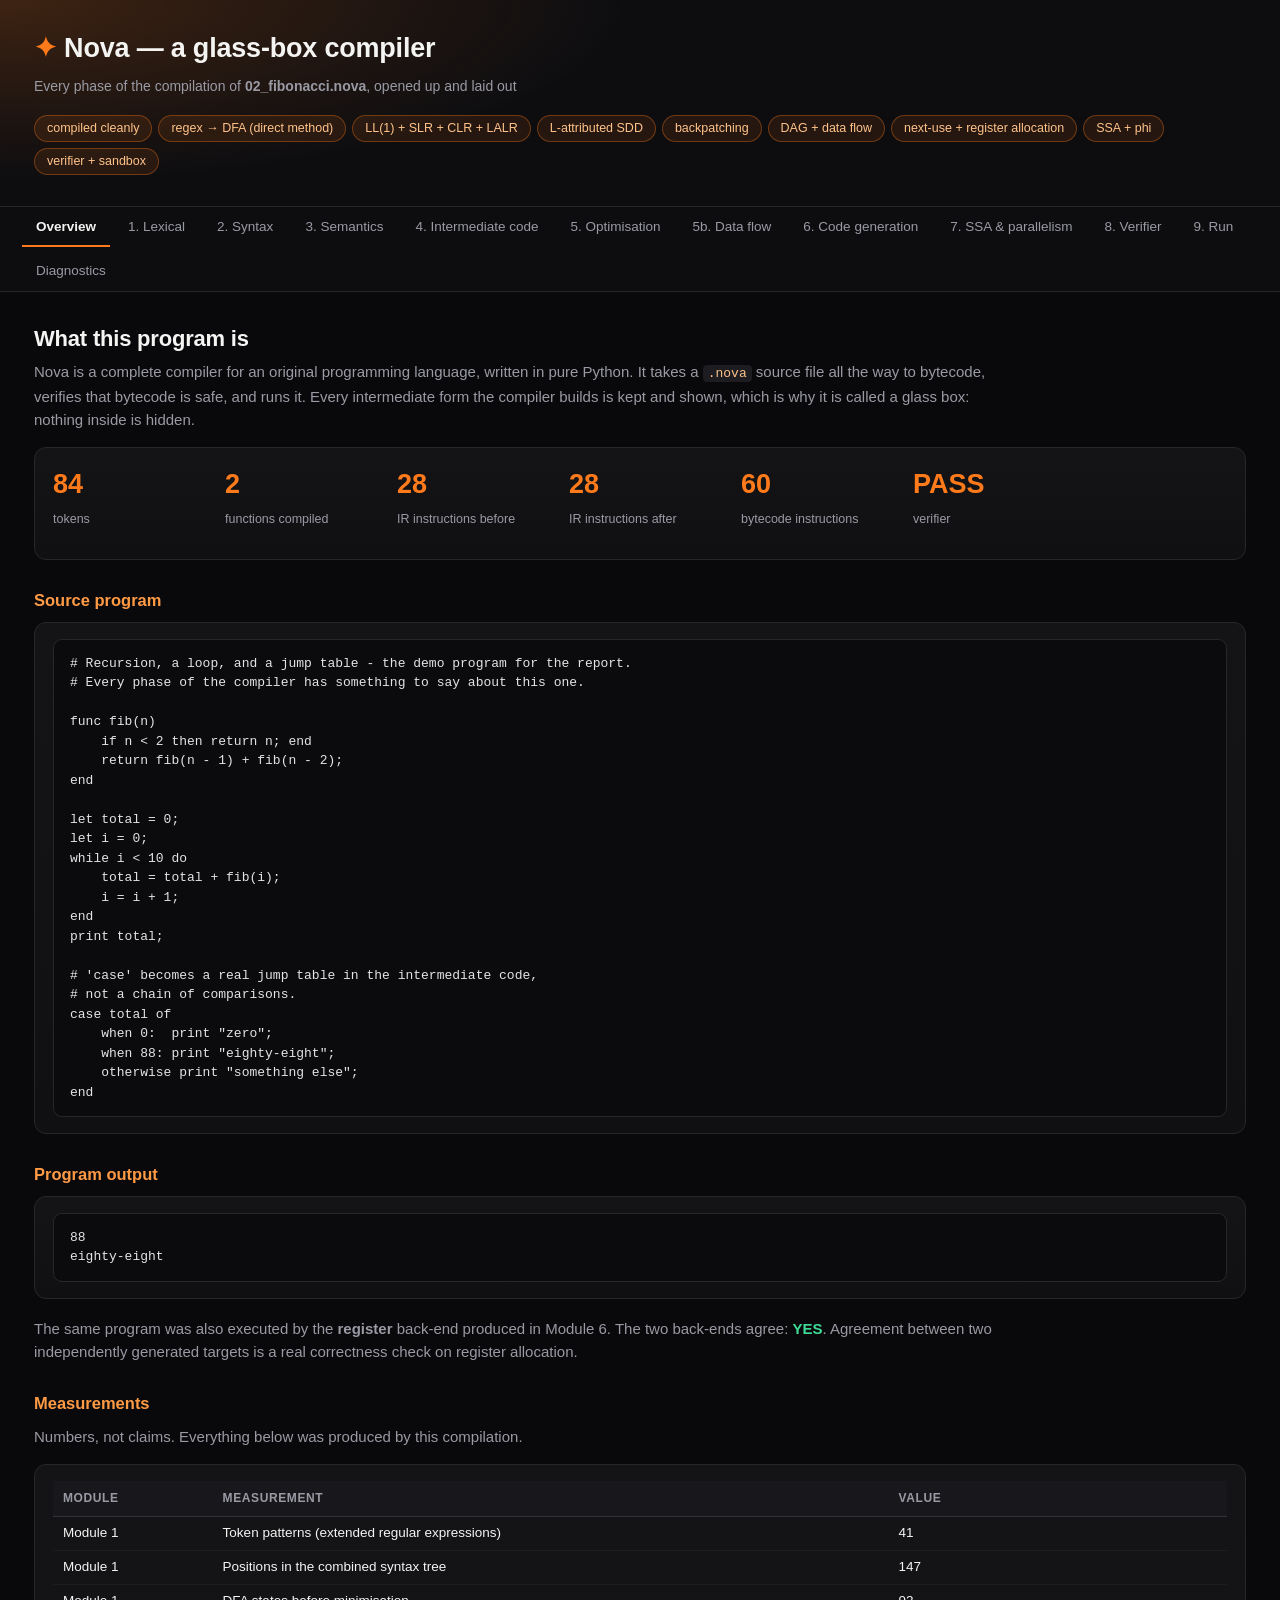
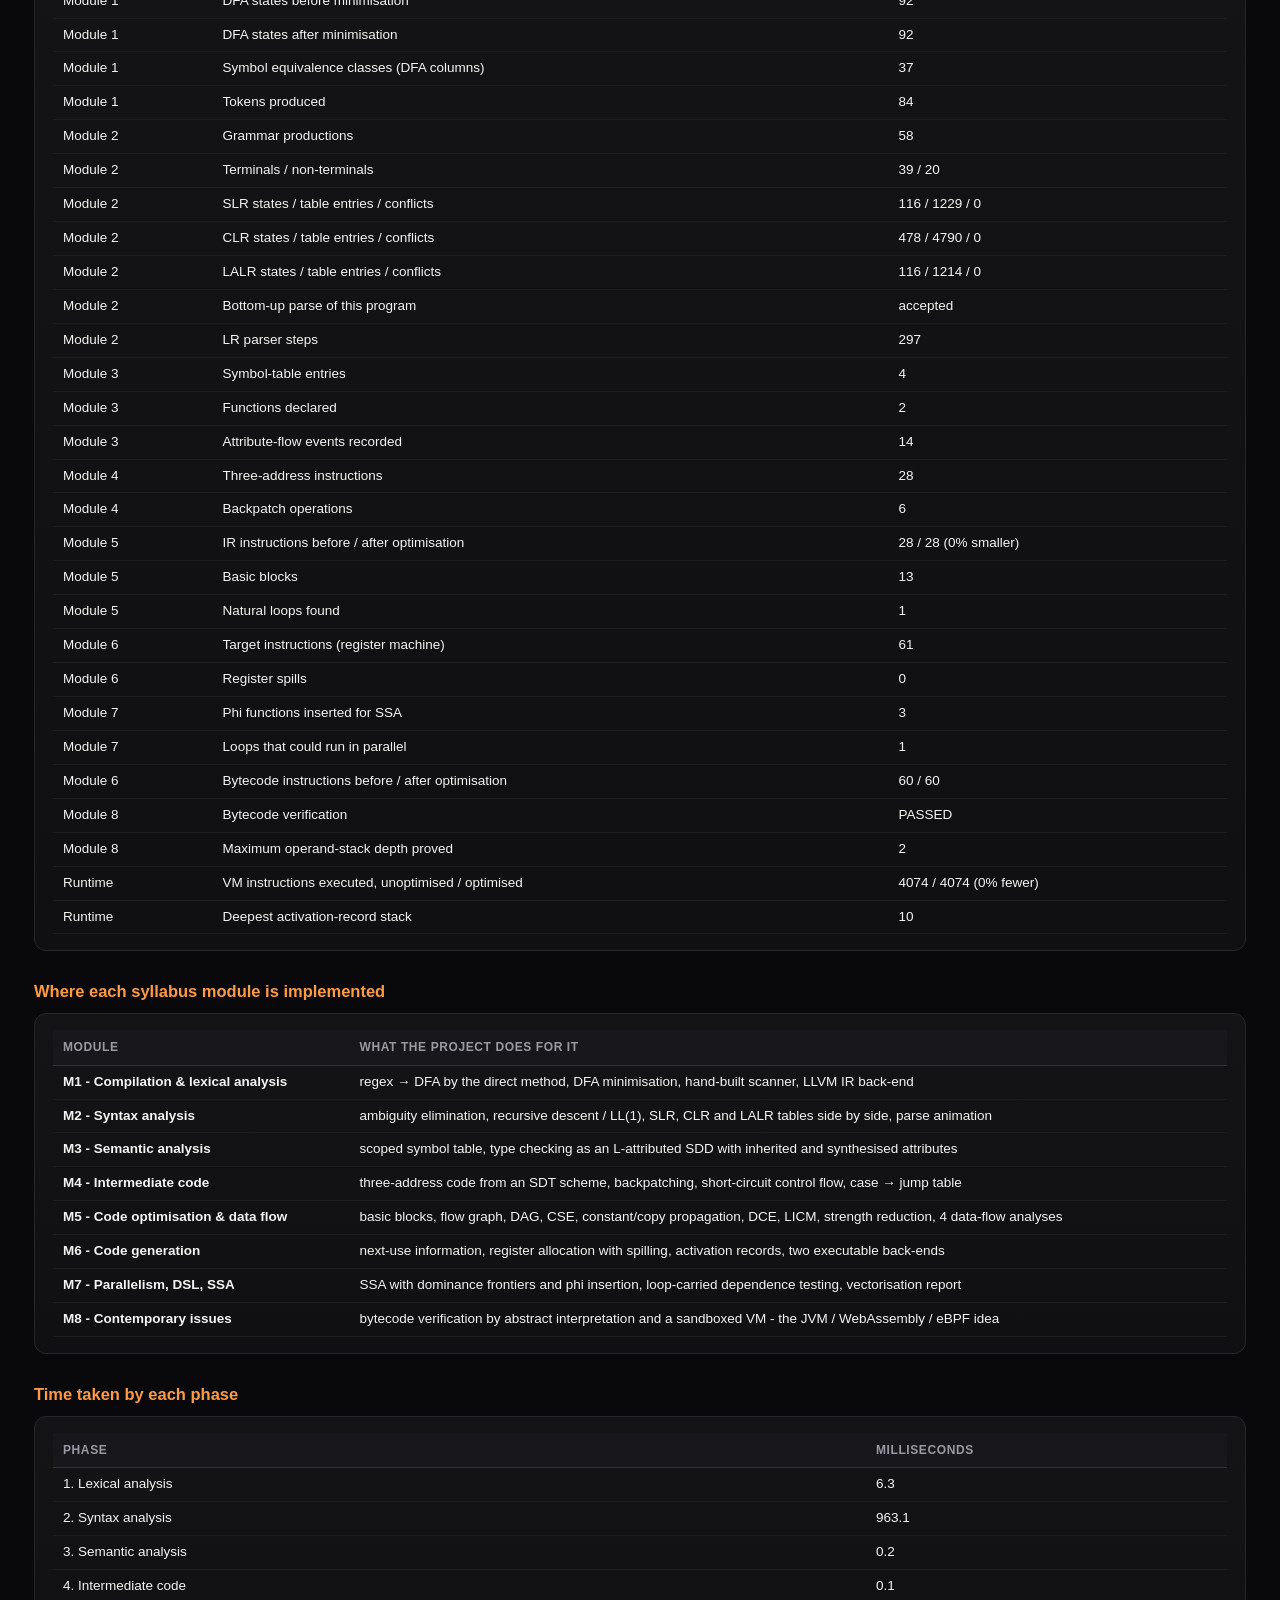
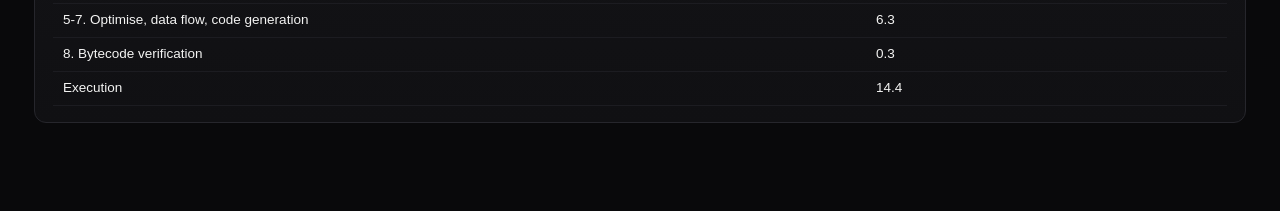
==== commit 5f84ca55: "Add interactive instruments to Nova Studio and three example programs The studio's inspector gains i" ====
--- a/docs/Nova-GlassBox-Report-fibonacci.html
+++ b/docs/Nova-GlassBox-Report-fibonacci.html
@@ -95,7 +95,7 @@
     otherwise print &quot;something else&quot;;
 end
 </pre></div><h3>Program output</h3><div class='card'><pre>88
-eighty-eight</pre></div><p class='note'>The same program was also executed by the <b>register</b> back-end produced in Module 6. The two back-ends agree: <span class='ok'>YES</span>. Agreement between two independently generated targets is a real correctness check on register allocation.</p><h3>Measurements</h3><p class='note'>Numbers, not claims. Everything below was produced by this compilation.</p><div class='card'><table><tr><th>Module</th><th>Measurement</th><th>Value</th></tr><tr><td>Module 1</td><td>Token patterns (extended regular expressions)</td><td>41</td></tr><tr><td>Module 1</td><td>Positions in the combined syntax tree</td><td>147</td></tr><tr><td>Module 1</td><td>DFA states before minimisation</td><td>92</td></tr><tr><td>Module 1</td><td>DFA states after minimisation</td><td>92</td></tr><tr><td>Module 1</td><td>Symbol equivalence classes (DFA columns)</td><td>37</td></tr><tr><td>Module 1</td><td>Tokens produced</td><td>84</td></tr><tr><td>Module 2</td><td>Grammar productions</td><td>58</td></tr><tr><td>Module 2</td><td>Terminals / non-terminals</td><td>39 / 20</td></tr><tr><td>Module 2</td><td>SLR states / table entries / conflicts</td><td>116 / 1229 / 0</td></tr><tr><td>Module 2</td><td>CLR states / table entries / conflicts</td><td>478 / 4790 / 0</td></tr><tr><td>Module 2</td><td>LALR states / table entries / conflicts</td><td>116 / 1214 / 0</td></tr><tr><td>Module 2</td><td>Bottom-up parse of this program</td><td>accepted</td></tr><tr><td>Module 2</td><td>LR parser steps</td><td>297</td></tr><tr><td>Module 3</td><td>Symbol-table entries</td><td>4</td></tr><tr><td>Module 3</td><td>Functions declared</td><td>2</td></tr><tr><td>Module 3</td><td>Attribute-flow events recorded</td><td>14</td></tr><tr><td>Module 4</td><td>Three-address instructions</td><td>28</td></tr><tr><td>Module 4</td><td>Backpatch operations</td><td>6</td></tr><tr><td>Module 5</td><td>IR instructions before / after optimisation</td><td>28 / 28  (0% smaller)</td></tr><tr><td>Module 5</td><td>Basic blocks</td><td>13</td></tr><tr><td>Module 5</td><td>Natural loops found</td><td>1</td></tr><tr><td>Module 6</td><td>Target instructions (register machine)</td><td>61</td></tr><tr><td>Module 6</td><td>Register spills</td><td>0</td></tr><tr><td>Module 7</td><td>Phi functions inserted for SSA</td><td>3</td></tr><tr><td>Module 7</td><td>Loops that could run in parallel</td><td>1</td></tr><tr><td>Module 6</td><td>Bytecode instructions before / after optimisation</td><td>60 / 60</td></tr><tr><td>Module 8</td><td>Bytecode verification</td><td>PASSED</td></tr><tr><td>Module 8</td><td>Maximum operand-stack depth proved</td><td>2</td></tr><tr><td>Runtime</td><td>VM instructions executed, unoptimised / optimised</td><td>4074 / 4074  (0% fewer)</td></tr><tr><td>Runtime</td><td>Deepest activation-record stack</td><td>10</td></tr></table></div><h3>Where each syllabus module is implemented</h3><div class='card'><table><tr><th>Module</th><th>What the project does for it</th></tr><tr><td><b>M1 - Compilation &amp; lexical analysis</b></td><td>regex &rarr; DFA by the direct method, DFA minimisation, hand-built scanner, LLVM IR back-end</td></tr><tr><td><b>M2 - Syntax analysis</b></td><td>ambiguity elimination, recursive descent / LL(1), SLR, CLR and LALR tables side by side, parse animation</td></tr><tr><td><b>M3 - Semantic analysis</b></td><td>scoped symbol table, type checking as an L-attributed SDD with inherited and synthesised attributes</td></tr><tr><td><b>M4 - Intermediate code</b></td><td>three-address code from an SDT scheme, backpatching, short-circuit control flow, case &rarr; jump table</td></tr><tr><td><b>M5 - Code optimisation &amp; data flow</b></td><td>basic blocks, flow graph, DAG, CSE, constant/copy propagation, DCE, LICM, strength reduction, 4 data-flow analyses</td></tr><tr><td><b>M6 - Code generation</b></td><td>next-use information, register allocation with spilling, activation records, two executable back-ends</td></tr><tr><td><b>M7 - Parallelism, DSL, SSA</b></td><td>SSA with dominance frontiers and phi insertion, loop-carried dependence testing, vectorisation report</td></tr><tr><td><b>M8 - Contemporary issues</b></td><td>bytecode verification by abstract interpretation and a sandboxed VM - the JVM / WebAssembly / eBPF idea</td></tr></table></div><h3>Time taken by each phase</h3><div class='card'><table><tr><th>Phase</th><th>Milliseconds</th></tr><tr><td>1. Lexical analysis</td><td>5.2</td></tr><tr><td>2. Syntax analysis</td><td>1207.2</td></tr><tr><td>3. Semantic analysis</td><td>0.1</td></tr><tr><td>4. Intermediate code</td><td>0.1</td></tr><tr><td>5-7. Optimise, data flow, code generation</td><td>2.7</td></tr><tr><td>8. Bytecode verification</td><td>0.1</td></tr><tr><td>Execution</td><td>6.8</td></tr></table></div></section><section class=""><h2>Module 1 &mdash; Lexical analysis</h2><p class='note'>Each token is written as an extended regular expression. Those expressions are combined into one syntax tree, and <code>nullable</code>, <code>firstpos</code>, <code>lastpos</code> and <code>followpos</code> are computed on it &mdash; the <b>direct method</b>, which builds the DFA without ever constructing an NFA. The DFA is then minimised and used to scan the input with the longest-match rule. Python's <code>re</code> module is never imported.</p><div class='card'><div class='stat'><b>41</b><span>regular expressions</span></div><div class='stat'><b>147</b><span>leaf positions</span></div><div class='stat'><b>92</b><span>DFA states built</span></div><div class='stat'><b>92</b><span>after minimisation</span></div><div class='stat'><b>37</b><span>symbol classes</span></div></div><h3>The token specifications</h3><div class='card'><table><tr><th>#</th><th>Token</th><th>Extended regular expression</th></tr><tr><td>0</td><td>WS</td><td>[ \t\r\n]+</td></tr><tr><td>1</td><td>COMMENT</td><td>#[^\n]*</td></tr><tr><td>2</td><td>LET</td><td>let</td></tr><tr><td>3</td><td>IF</td><td>if</td></tr><tr><td>4</td><td>THEN</td><td>then</td></tr><tr><td>5</td><td>ELSE</td><td>else</td></tr><tr><td>6</td><td>END</td><td>end</td></tr><tr><td>7</td><td>WHILE</td><td>while</td></tr><tr><td>8</td><td>DO</td><td>do</td></tr><tr><td>9</td><td>CASE</td><td>case</td></tr><tr><td>10</td><td>OF</td><td>of</td></tr><tr><td>11</td><td>WHEN</td><td>when</td></tr><tr><td>12</td><td>OTHERWISE</td><td>otherwise</td></tr><tr><td>13</td><td>FUNC</td><td>func</td></tr><tr><td>14</td><td>RETURN</td><td>return</td></tr><tr><td>15</td><td>PRINT</td><td>print</td></tr><tr><td>16</td><td>AND</td><td>and</td></tr><tr><td>17</td><td>OR</td><td>or</td></tr><tr><td>18</td><td>NOT</td><td>not</td></tr><tr><td>19</td><td>TRUE</td><td>true</td></tr><tr><td>20</td><td>FALSE</td><td>false</td></tr><tr><td>21</td><td>NUMBER</td><td>[0-9]+</td></tr><tr><td>22</td><td>STRING</td><td>\&quot;[^\&quot;\n]*\&quot;</td></tr><tr><td>23</td><td>IDENT</td><td>[A-Za-z_][A-Za-z0-9_]*</td></tr><tr><td>24</td><td>EQ</td><td>==</td></tr><tr><td>25</td><td>NE</td><td>!=</td></tr><tr><td>26</td><td>LE</td><td>&lt;=</td></tr><tr><td>27</td><td>GE</td><td>&gt;=</td></tr><tr><td>28</td><td>ASSIGN</td><td>=</td></tr><tr><td>29</td><td>LT</td><td>&lt;</td></tr><tr><td>30</td><td>GT</td><td>&gt;</td></tr><tr><td>31</td><td>PLUS</td><td>\+</td></tr><tr><td>32</td><td>MINUS</td><td>-</td></tr><tr><td>33</td><td>STAR</td><td>\*</td></tr><tr><td>34</td><td>SLASH</td><td>/</td></tr><tr><td>35</td><td>PERCENT</td><td>%</td></tr><tr><td>36</td><td>LPAREN</td><td>\(</td></tr><tr><td>37</td><td>RPAREN</td><td>\)</td></tr><tr><td>38</td><td>COMMA</td><td>,</td></tr><tr><td>39</td><td>SEMI</td><td>;</td></tr><tr><td>40</td><td>COLON</td><td>:</td></tr></table></div><h3>followpos table (the direct method)</h3><p class='note'>followpos(i) is the set of positions that can legally come straight after position i. The DFA states are simply sets of positions, and this table is what generates them.</p><div class='card'><table><tr><th>Position</th><th>Symbol at that position</th><th>followpos</th></tr><tr><td>1</td><td>[ ]</td><td>{2, 3}</td></tr><tr><td>2</td><td>[ ]</td><td>{2, 3}</td></tr><tr><td>3</td><td>#WS</td><td>{}</td></tr><tr><td>4</td><td>#</td><td>{5, 6}</td></tr><tr><td>5</td><td>[^]</td><td>{5, 6}</td></tr><tr><td>6</td><td>#COMMENT</td><td>{}</td></tr><tr><td>7</td><td>l</td><td>{8}</td></tr><tr><td>8</td><td>e</td><td>{9}</td></tr><tr><td>9</td><td>t</td><td>{10}</td></tr><tr><td>10</td><td>#LET</td><td>{}</td></tr><tr><td>11</td><td>i</td><td>{12}</td></tr><tr><td>12</td><td>f</td><td>{13}</td></tr><tr><td>13</td><td>#IF</td><td>{}</td></tr><tr><td>14</td><td>t</td><td>{15}</td></tr><tr><td>15</td><td>h</td><td>{16}</td></tr><tr><td>16</td><td>e</td><td>{17}</td></tr><tr><td>17</td><td>n</td><td>{18}</td></tr><tr><td>18</td><td>#THEN</td><td>{}</td></tr><tr><td>19</td><td>e</td><td>{20}</td></tr><tr><td>20</td><td>l</td><td>{21}</td></tr><tr><td>21</td><td>s</td><td>{22}</td></tr><tr><td>22</td><td>e</td><td>{23}</td></tr><tr><td>23</td><td>#ELSE</td><td>{}</td></tr><tr><td>24</td><td>e</td><td>{25}</td></tr><tr><td>25</td><td>n</td><td>{26}</td></tr><tr><td>26</td><td>d</td><td>{27}</td></tr><tr><td>27</td><td>#END</td><td>{}</td></tr><tr><td>28</td><td>w</td><td>{29}</td></tr><tr><td>29</td><td>h</td><td>{30}</td></tr><tr><td>30</td><td>i</td><td>{31}</td></tr><tr><td>31</td><td>l</td><td>{32}</td></tr><tr><td>32</td><td>e</td><td>{33}</td></tr><tr><td>33</td><td>#WHILE</td><td>{}</td></tr><tr><td>34</td><td>d</td><td>{35}</td></tr><tr><td>35</td><td>o</td><td>{36}</td></tr><tr><td>36</td><td>#DO</td><td>{}</td></tr><tr><td>37</td><td>c</td><td>{38}</td></tr><tr><td>38</td><td>a</td><td>{39}</td></tr><tr><td>39</td><td>s</td><td>{40}</td></tr><tr><td>40</td><td>e</td><td>{41}</td></tr><tr><td>41</td><td>#CASE</td><td>{}</td></tr><tr><td>42</td><td>o</td><td>{43}</td></tr><tr><td>43</td><td>f</td><td>{44}</td></tr><tr><td>44</td><td>#OF</td><td>{}</td></tr><tr><td>45</td><td>w</td><td>{46}</td></tr><tr><td>46</td><td>h</td><td>{47}</td></tr><tr><td>47</td><td>e</td><td>{48}</td></tr><tr><td>48</td><td>n</td><td>{49}</td></tr><tr><td>49</td><td>#WHEN</td><td>{}</td></tr><tr><td>50</td><td>o</td><td>{51}</td></tr><tr><td>51</td><td>t</td><td>{52}</td></tr><tr><td>52</td><td>h</td><td>{53}</td></tr><tr><td>53</td><td>e</td><td>{54}</td></tr><tr><td>54</td><td>r</td><td>{55}</td></tr><tr><td>55</td><td>w</td><td>{56}</td></tr><tr><td>56</td><td>i</td><td>{57}</td></tr><tr><td>57</td><td>s</td><td>{58}</td></tr><tr><td>58</td><td>e</td><td>{59}</td></tr><tr><td>59</td><td>#OTHERWISE</td><td>{}</td></tr><tr><td>60</td><td>f</td><td>{61}</td></tr></table></div><h3>The minimised DFA</h3><div class='card'><table><tr><th>State</th><th>Accepts</th><th>Transitions</th></tr><tr><td>-&gt;S0</td><td></td><td>[\t,\r,␠]-&gt;1, \n-&gt;1, !-&gt;2, &quot;-&gt;3, #-&gt;4, %-&gt;5, (-&gt;6, )-&gt;7, *-&gt;8, +-&gt;9, ,-&gt;10, --&gt;11, /-&gt;12, [0-9]-&gt;13, :-&gt;14, ;-&gt;15, &lt;-&gt;16, =-&gt;17, &gt;-&gt;18, [37 chars]-&gt;19, a-&gt;20, c-&gt;21, d-&gt;22, e-&gt;23, f-&gt;24, h-&gt;19, i-&gt;25, l-&gt;26, n-&gt;27, o-&gt;28, p-&gt;29, r-&gt;30, s-&gt;19, t-&gt;31, u-&gt;19, w-&gt;32</td></tr><tr><td>S1</td><td>WS</td><td>[\t,\r,␠]-&gt;1, \n-&gt;1</td></tr><tr><td>S2</td><td></td><td>=-&gt;33</td></tr><tr><td>S3</td><td></td><td>[\t,\r,␠]-&gt;3, !-&gt;3, &quot;-&gt;34, #-&gt;3, [15 chars]-&gt;3, %-&gt;3, (-&gt;3, )-&gt;3, *-&gt;3, +-&gt;3, ,-&gt;3, --&gt;3, /-&gt;3, [0-9]-&gt;3, :-&gt;3, ;-&gt;3, &lt;-&gt;3, =-&gt;3, &gt;-&gt;3, [37 chars]-&gt;3, a-&gt;3, c-&gt;3, d-&gt;3, e-&gt;3, f-&gt;3, h-&gt;3, i-&gt;3, l-&gt;3, n-&gt;3, o-&gt;3, p-&gt;3, r-&gt;3, s-&gt;3, t-&gt;3, u-&gt;3, w-&gt;3</td></tr><tr><td>S4</td><td>COMMENT</td><td>[\t,\r,␠]-&gt;4, !-&gt;4, &quot;-&gt;4, #-&gt;4, [15 chars]-&gt;4, %-&gt;4, (-&gt;4, )-&gt;4, *-&gt;4, +-&gt;4, ,-&gt;4, --&gt;4, /-&gt;4, [0-9]-&gt;4, :-&gt;4, ;-&gt;4, &lt;-&gt;4, =-&gt;4, &gt;-&gt;4, [37 chars]-&gt;4, a-&gt;4, c-&gt;4, d-&gt;4, e-&gt;4, f-&gt;4, h-&gt;4, i-&gt;4, l-&gt;4, n-&gt;4, o-&gt;4, p-&gt;4, r-&gt;4, s-&gt;4, t-&gt;4, u-&gt;4, w-&gt;4</td></tr><tr><td>S5</td><td>PERCENT</td><td>(dead end)</td></tr><tr><td>S6</td><td>LPAREN</td><td>(dead end)</td></tr><tr><td>S7</td><td>RPAREN</td><td>(dead end)</td></tr><tr><td>S8</td><td>STAR</td><td>(dead end)</td></tr><tr><td>S9</td><td>PLUS</td><td>(dead end)</td></tr><tr><td>S10</td><td>COMMA</td><td>(dead end)</td></tr><tr><td>S11</td><td>MINUS</td><td>(dead end)</td></tr><tr><td>S12</td><td>SLASH</td><td>(dead end)</td></tr><tr><td>S13</td><td>NUMBER</td><td>[0-9]-&gt;13</td></tr><tr><td>S14</td><td>COLON</td><td>(dead end)</td></tr><tr><td>S15</td><td>SEMI</td><td>(dead end)</td></tr><tr><td>S16</td><td>LT</td><td>=-&gt;35</td></tr><tr><td>S17</td><td>ASSIGN</td><td>=-&gt;36</td></tr><tr><td>S18</td><td>GT</td><td>=-&gt;37</td></tr><tr><td>S19</td><td>IDENT</td><td>[0-9]-&gt;19, [37 chars]-&gt;19, a-&gt;19, c-&gt;19, d-&gt;19, e-&gt;19, f-&gt;19, h-&gt;19, i-&gt;19, l-&gt;19, n-&gt;19, o-&gt;19, p-&gt;19, r-&gt;19, s-&gt;19, t-&gt;19, u-&gt;19, w-&gt;19</td></tr><tr><td>S20</td><td>IDENT</td><td>[0-9]-&gt;19, [37 chars]-&gt;19, a-&gt;19, c-&gt;19, d-&gt;19, e-&gt;19, f-&gt;19, h-&gt;19, i-&gt;19, l-&gt;19, n-&gt;38, o-&gt;19, p-&gt;19, r-&gt;19, s-&gt;19, t-&gt;19, u-&gt;19, w-&gt;19</td></tr><tr><td>S21</td><td>IDENT</td><td>[0-9]-&gt;19, [37 chars]-&gt;19, a-&gt;39, c-&gt;19, d-&gt;19, e-&gt;19, f-&gt;19, h-&gt;19, i-&gt;19, l-&gt;19, n-&gt;19, o-&gt;19, p-&gt;19, r-&gt;19, s-&gt;19, t-&gt;19, u-&gt;19, w-&gt;19</td></tr><tr><td>S22</td><td>IDENT</td><td>[0-9]-&gt;19, [37 chars]-&gt;19, a-&gt;19, c-&gt;19, d-&gt;19, e-&gt;19, f-&gt;19, h-&gt;19, i-&gt;19, l-&gt;19, n-&gt;19, o-&gt;40, p-&gt;19, r-&gt;19, s-&gt;19, t-&gt;19, u-&gt;19, w-&gt;19</td></tr><tr><td>S23</td><td>IDENT</td><td>[0-9]-&gt;19, [37 chars]-&gt;19, a-&gt;19, c-&gt;19, d-&gt;19, e-&gt;19, f-&gt;19, h-&gt;19, i-&gt;19, l-&gt;41, n-&gt;42, o-&gt;19, p-&gt;19, r-&gt;19, s-&gt;19, t-&gt;19, u-&gt;19, w-&gt;19</td></tr><tr><td>S24</td><td>IDENT</td><td>[0-9]-&gt;19, [37 chars]-&gt;19, a-&gt;43, c-&gt;19, d-&gt;19, e-&gt;19, f-&gt;19, h-&gt;19, i-&gt;19, l-&gt;19, n-&gt;19, o-&gt;19, p-&gt;19, r-&gt;19, s-&gt;19, t-&gt;19, u-&gt;44, w-&gt;19</td></tr><tr><td>S25</td><td>IDENT</td><td>[0-9]-&gt;19, [37 chars]-&gt;19, a-&gt;19, c-&gt;19, d-&gt;19, e-&gt;19, f-&gt;45, h-&gt;19, i-&gt;19, l-&gt;19, n-&gt;19, o-&gt;19, p-&gt;19, r-&gt;19, s-&gt;19, t-&gt;19, u-&gt;19, w-&gt;19</td></tr><tr><td>S26</td><td>IDENT</td><td>[0-9]-&gt;19, [37 chars]-&gt;19, a-&gt;19, c-&gt;19, d-&gt;19, e-&gt;46, f-&gt;19, h-&gt;19, i-&gt;19, l-&gt;19, n-&gt;19, o-&gt;19, p-&gt;19, r-&gt;19, s-&gt;19, t-&gt;19, u-&gt;19, w-&gt;19</td></tr><tr><td>S27</td><td>IDENT</td><td>[0-9]-&gt;19, [37 chars]-&gt;19, a-&gt;19, c-&gt;19, d-&gt;19, e-&gt;19, f-&gt;19, h-&gt;19, i-&gt;19, l-&gt;19, n-&gt;19, o-&gt;47, p-&gt;19, r-&gt;19, s-&gt;19, t-&gt;19, u-&gt;19, w-&gt;19</td></tr><tr><td>S28</td><td>IDENT</td><td>[0-9]-&gt;19, [37 chars]-&gt;19, a-&gt;19, c-&gt;19, d-&gt;19, e-&gt;19, f-&gt;48, h-&gt;19, i-&gt;19, l-&gt;19, n-&gt;19, o-&gt;19, p-&gt;19, r-&gt;49, s-&gt;19, t-&gt;50, u-&gt;19, w-&gt;19</td></tr><tr><td>S29</td><td>IDENT</td><td>[0-9]-&gt;19, [37 chars]-&gt;19, a-&gt;19, c-&gt;19, d-&gt;19, e-&gt;19, f-&gt;19, h-&gt;19, i-&gt;19, l-&gt;19, n-&gt;19, o-&gt;19, p-&gt;19, r-&gt;51, s-&gt;19, t-&gt;19, u-&gt;19, w-&gt;19</td></tr><tr><td>S30</td><td>IDENT</td><td>[0-9]-&gt;19, [37 chars]-&gt;19, a-&gt;19, c-&gt;19, d-&gt;19, e-&gt;52, f-&gt;19, h-&gt;19, i-&gt;19, l-&gt;19, n-&gt;19, o-&gt;19, p-&gt;19, r-&gt;19, s-&gt;19, t-&gt;19, u-&gt;19, w-&gt;19</td></tr><tr><td>S31</td><td>IDENT</td><td>[0-9]-&gt;19, [37 chars]-&gt;19, a-&gt;19, c-&gt;19, d-&gt;19, e-&gt;19, f-&gt;19, h-&gt;53, i-&gt;19, l-&gt;19, n-&gt;19, o-&gt;19, p-&gt;19, r-&gt;54, s-&gt;19, t-&gt;19, u-&gt;19, w-&gt;19</td></tr><tr><td>S32</td><td>IDENT</td><td>[0-9]-&gt;19, [37 chars]-&gt;19, a-&gt;19, c-&gt;19, d-&gt;19, e-&gt;19, f-&gt;19, h-&gt;55, i-&gt;19, l-&gt;19, n-&gt;19, o-&gt;19, p-&gt;19, r-&gt;19, s-&gt;19, t-&gt;19, u-&gt;19, w-&gt;19</td></tr><tr><td>S33</td><td>NE</td><td>(dead end)</td></tr><tr><td>S34</td><td>STRING</td><td>(dead end)</td></tr><tr><td>S35</td><td>LE</td><td>(dead end)</td></tr><tr><td>S36</td><td>EQ</td><td>(dead end)</td></tr><tr><td>S37</td><td>GE</td><td>(dead end)</td></tr><tr><td>S38</td><td>IDENT</td><td>[0-9]-&gt;19, [37 chars]-&gt;19, a-&gt;19, c-&gt;19, d-&gt;56, e-&gt;19, f-&gt;19, h-&gt;19, i-&gt;19, l-&gt;19, n-&gt;19, o-&gt;19, p-&gt;19, r-&gt;19, s-&gt;19, t-&gt;19, u-&gt;19, w-&gt;19</td></tr><tr><td>S39</td><td>IDENT</td><td>[0-9]-&gt;19, [37 chars]-&gt;19, a-&gt;19, c-&gt;19, d-&gt;19, e-&gt;19, f-&gt;19, h-&gt;19, i-&gt;19, l-&gt;19, n-&gt;19, o-&gt;19, p-&gt;19, r-&gt;19, s-&gt;57, t-&gt;19, u-&gt;19, w-&gt;19</td></tr><tr><td>S40</td><td>DO</td><td>[0-9]-&gt;19, [37 chars]-&gt;19, a-&gt;19, c-&gt;19, d-&gt;19, e-&gt;19, f-&gt;19, h-&gt;19, i-&gt;19, l-&gt;19, n-&gt;19, o-&gt;19, p-&gt;19, r-&gt;19, s-&gt;19, t-&gt;19, u-&gt;19, w-&gt;19</td></tr><tr><td>S41</td><td>IDENT</td><td>[0-9]-&gt;19, [37 chars]-&gt;19, a-&gt;19, c-&gt;19, d-&gt;19, e-&gt;19, f-&gt;19, h-&gt;19, i-&gt;19, l-&gt;19, n-&gt;19, o-&gt;19, p-&gt;19, r-&gt;19, s-&gt;58, t-&gt;19, u-&gt;19, w-&gt;19</td></tr><tr><td>S42</td><td>IDENT</td><td>[0-9]-&gt;19, [37 chars]-&gt;19, a-&gt;19, c-&gt;19, d-&gt;59, e-&gt;19, f-&gt;19, h-&gt;19, i-&gt;19, l-&gt;19, n-&gt;19, o-&gt;19, p-&gt;19, r-&gt;19, s-&gt;19, t-&gt;19, u-&gt;19, w-&gt;19</td></tr><tr><td>S43</td><td>IDENT</td><td>[0-9]-&gt;19, [37 chars]-&gt;19, a-&gt;19, c-&gt;19, d-&gt;19, e-&gt;19, f-&gt;19, h-&gt;19, i-&gt;19, l-&gt;60, n-&gt;19, o-&gt;19, p-&gt;19, r-&gt;19, s-&gt;19, t-&gt;19, u-&gt;19, w-&gt;19</td></tr><tr><td>S44</td><td>IDENT</td><td>[0-9]-&gt;19, [37 chars]-&gt;19, a-&gt;19, c-&gt;19, d-&gt;19, e-&gt;19, f-&gt;19, h-&gt;19, i-&gt;19, l-&gt;19, n-&gt;61, o-&gt;19, p-&gt;19, r-&gt;19, s-&gt;19, t-&gt;19, u-&gt;19, w-&gt;19</td></tr><tr><td>S45</td><td>IF</td><td>[0-9]-&gt;19, [37 chars]-&gt;19, a-&gt;19, c-&gt;19, d-&gt;19, e-&gt;19, f-&gt;19, h-&gt;19, i-&gt;19, l-&gt;19, n-&gt;19, o-&gt;19, p-&gt;19, r-&gt;19, s-&gt;19, t-&gt;19, u-&gt;19, w-&gt;19</td></tr><tr><td>S46</td><td>IDENT</td><td>[0-9]-&gt;19, [37 chars]-&gt;19, a-&gt;19, c-&gt;19, d-&gt;19, e-&gt;19, f-&gt;19, h-&gt;19, i-&gt;19, l-&gt;19, n-&gt;19, o-&gt;19, p-&gt;19, r-&gt;19, s-&gt;19, t-&gt;62, u-&gt;19, w-&gt;19</td></tr><tr><td>S47</td><td>IDENT</td><td>[0-9]-&gt;19, [37 chars]-&gt;19, a-&gt;19, c-&gt;19, d-&gt;19, e-&gt;19, f-&gt;19, h-&gt;19, i-&gt;19, l-&gt;19, n-&gt;19, o-&gt;19, p-&gt;19, r-&gt;19, s-&gt;19, t-&gt;63, u-&gt;19, w-&gt;19</td></tr><tr><td>S48</td><td>OF</td><td>[0-9]-&gt;19, [37 chars]-&gt;19, a-&gt;19, c-&gt;19, d-&gt;19, e-&gt;19, f-&gt;19, h-&gt;19, i-&gt;19, l-&gt;19, n-&gt;19, o-&gt;19, p-&gt;19, r-&gt;19, s-&gt;19, t-&gt;19, u-&gt;19, w-&gt;19</td></tr><tr><td>S49</td><td>OR</td><td>[0-9]-&gt;19, [37 chars]-&gt;19, a-&gt;19, c-&gt;19, d-&gt;19, e-&gt;19, f-&gt;19, h-&gt;19, i-&gt;19, l-&gt;19, n-&gt;19, o-&gt;19, p-&gt;19, r-&gt;19, s-&gt;19, t-&gt;19, u-&gt;19, w-&gt;19</td></tr><tr><td>S50</td><td>IDENT</td><td>[0-9]-&gt;19, [37 chars]-&gt;19, a-&gt;19, c-&gt;19, d-&gt;19, e-&gt;19, f-&gt;19, h-&gt;64, i-&gt;19, l-&gt;19, n-&gt;19, o-&gt;19, p-&gt;19, r-&gt;19, s-&gt;19, t-&gt;19, u-&gt;19, w-&gt;19</td></tr><tr><td>S51</td><td>IDENT</td><td>[0-9]-&gt;19, [37 chars]-&gt;19, a-&gt;19, c-&gt;19, d-&gt;19, e-&gt;19, f-&gt;19, h-&gt;19, i-&gt;65, l-&gt;19, n-&gt;19, o-&gt;19, p-&gt;19, r-&gt;19, s-&gt;19, t-&gt;19, u-&gt;19, w-&gt;19</td></tr><tr><td>S52</td><td>IDENT</td><td>[0-9]-&gt;19, [37 chars]-&gt;19, a-&gt;19, c-&gt;19, d-&gt;19, e-&gt;19, f-&gt;19, h-&gt;19, i-&gt;19, l-&gt;19, n-&gt;19, o-&gt;19, p-&gt;19, r-&gt;19, s-&gt;19, t-&gt;66, u-&gt;19, w-&gt;19</td></tr><tr><td>S53</td><td>IDENT</td><td>[0-9]-&gt;19, [37 chars]-&gt;19, a-&gt;19, c-&gt;19, d-&gt;19, e-&gt;67, f-&gt;19, h-&gt;19, i-&gt;19, l-&gt;19, n-&gt;19, o-&gt;19, p-&gt;19, r-&gt;19, s-&gt;19, t-&gt;19, u-&gt;19, w-&gt;19</td></tr><tr><td>S54</td><td>IDENT</td><td>[0-9]-&gt;19, [37 chars]-&gt;19, a-&gt;19, c-&gt;19, d-&gt;19, e-&gt;19, f-&gt;19, h-&gt;19, i-&gt;19, l-&gt;19, n-&gt;19, o-&gt;19, p-&gt;19, r-&gt;19, s-&gt;19, t-&gt;19, u-&gt;68, w-&gt;19</td></tr><tr><td>S55</td><td>IDENT</td><td>[0-9]-&gt;19, [37 chars]-&gt;19, a-&gt;19, c-&gt;19, d-&gt;19, e-&gt;69, f-&gt;19, h-&gt;19, i-&gt;70, l-&gt;19, n-&gt;19, o-&gt;19, p-&gt;19, r-&gt;19, s-&gt;19, t-&gt;19, u-&gt;19, w-&gt;19</td></tr><tr><td>S56</td><td>AND</td><td>[0-9]-&gt;19, [37 chars]-&gt;19, a-&gt;19, c-&gt;19, d-&gt;19, e-&gt;19, f-&gt;19, h-&gt;19, i-&gt;19, l-&gt;19, n-&gt;19, o-&gt;19, p-&gt;19, r-&gt;19, s-&gt;19, t-&gt;19, u-&gt;19, w-&gt;19</td></tr><tr><td>S57</td><td>IDENT</td><td>[0-9]-&gt;19, [37 chars]-&gt;19, a-&gt;19, c-&gt;19, d-&gt;19, e-&gt;71, f-&gt;19, h-&gt;19, i-&gt;19, l-&gt;19, n-&gt;19, o-&gt;19, p-&gt;19, r-&gt;19, s-&gt;19, t-&gt;19, u-&gt;19, w-&gt;19</td></tr><tr><td>S58</td><td>IDENT</td><td>[0-9]-&gt;19, [37 chars]-&gt;19, a-&gt;19, c-&gt;19, d-&gt;19, e-&gt;72, f-&gt;19, h-&gt;19, i-&gt;19, l-&gt;19, n-&gt;19, o-&gt;19, p-&gt;19, r-&gt;19, s-&gt;19, t-&gt;19, u-&gt;19, w-&gt;19</td></tr><tr><td>S59</td><td>END</td><td>[0-9]-&gt;19, [37 chars]-&gt;19, a-&gt;19, c-&gt;19, d-&gt;19, e-&gt;19, f-&gt;19, h-&gt;19, i-&gt;19, l-&gt;19, n-&gt;19, o-&gt;19, p-&gt;19, r-&gt;19, s-&gt;19, t-&gt;19, u-&gt;19, w-&gt;19</td></tr><tr><td>S60</td><td>IDENT</td><td>[0-9]-&gt;19, [37 chars]-&gt;19, a-&gt;19, c-&gt;19, d-&gt;19, e-&gt;19, f-&gt;19, h-&gt;19, i-&gt;19, l-&gt;19, n-&gt;19, o-&gt;19, p-&gt;19, r-&gt;19, s-&gt;73, t-&gt;19, u-&gt;19, w-&gt;19</td></tr><tr><td>S61</td><td>IDENT</td><td>[0-9]-&gt;19, [37 chars]-&gt;19, a-&gt;19, c-&gt;74, d-&gt;19, e-&gt;19, f-&gt;19, h-&gt;19, i-&gt;19, l-&gt;19, n-&gt;19, o-&gt;19, p-&gt;19, r-&gt;19, s-&gt;19, t-&gt;19, u-&gt;19, w-&gt;19</td></tr><tr><td>S62</td><td>LET</td><td>[0-9]-&gt;19, [37 chars]-&gt;19, a-&gt;19, c-&gt;19, d-&gt;19, e-&gt;19, f-&gt;19, h-&gt;19, i-&gt;19, l-&gt;19, n-&gt;19, o-&gt;19, p-&gt;19, r-&gt;19, s-&gt;19, t-&gt;19, u-&gt;19, w-&gt;19</td></tr><tr><td>S63</td><td>NOT</td><td>[0-9]-&gt;19, [37 chars]-&gt;19, a-&gt;19, c-&gt;19, d-&gt;19, e-&gt;19, f-&gt;19, h-&gt;19, i-&gt;19, l-&gt;19, n-&gt;19, o-&gt;19, p-&gt;19, r-&gt;19, s-&gt;19, t-&gt;19, u-&gt;19, w-&gt;19</td></tr><tr><td>S64</td><td>IDENT</td><td>[0-9]-&gt;19, [37 chars]-&gt;19, a-&gt;19, c-&gt;19, d-&gt;19, e-&gt;75, f-&gt;19, h-&gt;19, i-&gt;19, l-&gt;19, n-&gt;19, o-&gt;19, p-&gt;19, r-&gt;19, s-&gt;19, t-&gt;19, u-&gt;19, w-&gt;19</td></tr><tr><td>S65</td><td>IDENT</td><td>[0-9]-&gt;19, [37 chars]-&gt;19, a-&gt;19, c-&gt;19, d-&gt;19, e-&gt;19, f-&gt;19, h-&gt;19, i-&gt;19, l-&gt;19, n-&gt;76, o-&gt;19, p-&gt;19, r-&gt;19, s-&gt;19, t-&gt;19, u-&gt;19, w-&gt;19</td></tr><tr><td>S66</td><td>IDENT</td><td>[0-9]-&gt;19, [37 chars]-&gt;19, a-&gt;19, c-&gt;19, d-&gt;19, e-&gt;19, f-&gt;19, h-&gt;19, i-&gt;19, l-&gt;19, n-&gt;19, o-&gt;19, p-&gt;19, r-&gt;19, s-&gt;19, t-&gt;19, u-&gt;77, w-&gt;19</td></tr><tr><td>S67</td><td>IDENT</td><td>[0-9]-&gt;19, [37 chars]-&gt;19, a-&gt;19, c-&gt;19, d-&gt;19, e-&gt;19, f-&gt;19, h-&gt;19, i-&gt;19, l-&gt;19, n-&gt;78, o-&gt;19, p-&gt;19, r-&gt;19, s-&gt;19, t-&gt;19, u-&gt;19, w-&gt;19</td></tr><tr><td>S68</td><td>IDENT</td><td>[0-9]-&gt;19, [37 chars]-&gt;19, a-&gt;19, c-&gt;19, d-&gt;19, e-&gt;79, f-&gt;19, h-&gt;19, i-&gt;19, l-&gt;19, n-&gt;19, o-&gt;19, p-&gt;19, r-&gt;19, s-&gt;19, t-&gt;19, u-&gt;19, w-&gt;19</td></tr><tr><td>S69</td><td>IDENT</td><td>[0-9]-&gt;19, [37 chars]-&gt;19, a-&gt;19, c-&gt;19, d-&gt;19, e-&gt;19, f-&gt;19, h-&gt;19, i-&gt;19, l-&gt;19, n-&gt;80, o-&gt;19, p-&gt;19, r-&gt;19, s-&gt;19, t-&gt;19, u-&gt;19, w-&gt;19</td></tr><tr><td>S70</td><td>IDENT</td><td>[0-9]-&gt;19, [37 chars]-&gt;19, a-&gt;19, c-&gt;19, d-&gt;19, e-&gt;19, f-&gt;19, h-&gt;19, i-&gt;19, l-&gt;81, n-&gt;19, o-&gt;19, p-&gt;19, r-&gt;19, s-&gt;19, t-&gt;19, u-&gt;19, w-&gt;19</td></tr><tr><td>S71</td><td>CASE</td><td>[0-9]-&gt;19, [37 chars]-&gt;19, a-&gt;19, c-&gt;19, d-&gt;19, e-&gt;19, f-&gt;19, h-&gt;19, i-&gt;19, l-&gt;19, n-&gt;19, o-&gt;19, p-&gt;19, r-&gt;19, s-&gt;19, t-&gt;19, u-&gt;19, w-&gt;19</td></tr><tr><td>S72</td><td>ELSE</td><td>[0-9]-&gt;19, [37 chars]-&gt;19, a-&gt;19, c-&gt;19, d-&gt;19, e-&gt;19, f-&gt;19, h-&gt;19, i-&gt;19, l-&gt;19, n-&gt;19, o-&gt;19, p-&gt;19, r-&gt;19, s-&gt;19, t-&gt;19, u-&gt;19, w-&gt;19</td></tr><tr><td>S73</td><td>IDENT</td><td>[0-9]-&gt;19, [37 chars]-&gt;19, a-&gt;19, c-&gt;19, d-&gt;19, e-&gt;82, f-&gt;19, h-&gt;19, i-&gt;19, l-&gt;19, n-&gt;19, o-&gt;19, p-&gt;19, r-&gt;19, s-&gt;19, t-&gt;19, u-&gt;19, w-&gt;19</td></tr><tr><td>S74</td><td>FUNC</td><td>[0-9]-&gt;19, [37 chars]-&gt;19, a-&gt;19, c-&gt;19, d-&gt;19, e-&gt;19, f-&gt;19, h-&gt;19, i-&gt;19, l-&gt;19, n-&gt;19, o-&gt;19, p-&gt;19, r-&gt;19, s-&gt;19, t-&gt;19, u-&gt;19, w-&gt;19</td></tr><tr><td>S75</td><td>IDENT</td><td>[0-9]-&gt;19, [37 chars]-&gt;19, a-&gt;19, c-&gt;19, d-&gt;19, e-&gt;19, f-&gt;19, h-&gt;19, i-&gt;19, l-&gt;19, n-&gt;19, o-&gt;19, p-&gt;19, r-&gt;83, s-&gt;19, t-&gt;19, u-&gt;19, w-&gt;19</td></tr><tr><td>S76</td><td>IDENT</td><td>[0-9]-&gt;19, [37 chars]-&gt;19, a-&gt;19, c-&gt;19, d-&gt;19, e-&gt;19, f-&gt;19, h-&gt;19, i-&gt;19, l-&gt;19, n-&gt;19, o-&gt;19, p-&gt;19, r-&gt;19, s-&gt;19, t-&gt;84, u-&gt;19, w-&gt;19</td></tr><tr><td>S77</td><td>IDENT</td><td>[0-9]-&gt;19, [37 chars]-&gt;19, a-&gt;19, c-&gt;19, d-&gt;19, e-&gt;19, f-&gt;19, h-&gt;19, i-&gt;19, l-&gt;19, n-&gt;19, o-&gt;19, p-&gt;19, r-&gt;85, s-&gt;19, t-&gt;19, u-&gt;19, w-&gt;19</td></tr><tr><td>S78</td><td>THEN</td><td>[0-9]-&gt;19, [37 chars]-&gt;19, a-&gt;19, c-&gt;19, d-&gt;19, e-&gt;19, f-&gt;19, h-&gt;19, i-&gt;19, l-&gt;19, n-&gt;19, o-&gt;19, p-&gt;19, r-&gt;19, s-&gt;19, t-&gt;19, u-&gt;19, w-&gt;19</td></tr><tr><td>S79</td><td>TRUE</td><td>[0-9]-&gt;19, [37 chars]-&gt;19, a-&gt;19, c-&gt;19, d-&gt;19, e-&gt;19, f-&gt;19, h-&gt;19, i-&gt;19, l-&gt;19, n-&gt;19, o-&gt;19, p-&gt;19, r-&gt;19, s-&gt;19, t-&gt;19, u-&gt;19, w-&gt;19</td></tr></table><p class='small'>showing the first 80 of 92 rows</p></div><h3>Tokens found in this program</h3><div class='card'><table><tr><th>Token</th><th>Lexeme</th><th>Line</th><th>Col</th><th>Attribute</th></tr><tr><td>FUNC</td><td>func</td><td>4</td><td>1</td><td>-</td></tr><tr><td>IDENT</td><td>fib</td><td>4</td><td>6</td><td>symbol-table entry</td></tr><tr><td>LPAREN</td><td>(</td><td>4</td><td>9</td><td>-</td></tr><tr><td>IDENT</td><td>n</td><td>4</td><td>10</td><td>symbol-table entry</td></tr><tr><td>RPAREN</td><td>)</td><td>4</td><td>11</td><td>-</td></tr><tr><td>IF</td><td>if</td><td>5</td><td>5</td><td>-</td></tr><tr><td>IDENT</td><td>n</td><td>5</td><td>8</td><td>symbol-table entry</td></tr><tr><td>LT</td><td>&lt;</td><td>5</td><td>10</td><td>-</td></tr><tr><td>NUMBER</td><td>2</td><td>5</td><td>12</td><td>value=2</td></tr><tr><td>THEN</td><td>then</td><td>5</td><td>14</td><td>-</td></tr><tr><td>RETURN</td><td>return</td><td>5</td><td>19</td><td>-</td></tr><tr><td>IDENT</td><td>n</td><td>5</td><td>26</td><td>symbol-table entry</td></tr><tr><td>SEMI</td><td>;</td><td>5</td><td>27</td><td>-</td></tr><tr><td>END</td><td>end</td><td>5</td><td>29</td><td>-</td></tr><tr><td>RETURN</td><td>return</td><td>6</td><td>5</td><td>-</td></tr><tr><td>IDENT</td><td>fib</td><td>6</td><td>12</td><td>symbol-table entry</td></tr><tr><td>LPAREN</td><td>(</td><td>6</td><td>15</td><td>-</td></tr><tr><td>IDENT</td><td>n</td><td>6</td><td>16</td><td>symbol-table entry</td></tr><tr><td>MINUS</td><td>-</td><td>6</td><td>18</td><td>-</td></tr><tr><td>NUMBER</td><td>1</td><td>6</td><td>20</td><td>value=1</td></tr><tr><td>RPAREN</td><td>)</td><td>6</td><td>21</td><td>-</td></tr><tr><td>PLUS</td><td>+</td><td>6</td><td>23</td><td>-</td></tr><tr><td>IDENT</td><td>fib</td><td>6</td><td>25</td><td>symbol-table entry</td></tr><tr><td>LPAREN</td><td>(</td><td>6</td><td>28</td><td>-</td></tr><tr><td>IDENT</td><td>n</td><td>6</td><td>29</td><td>symbol-table entry</td></tr><tr><td>MINUS</td><td>-</td><td>6</td><td>31</td><td>-</td></tr><tr><td>NUMBER</td><td>2</td><td>6</td><td>33</td><td>value=2</td></tr><tr><td>RPAREN</td><td>)</td><td>6</td><td>34</td><td>-</td></tr><tr><td>SEMI</td><td>;</td><td>6</td><td>35</td><td>-</td></tr><tr><td>END</td><td>end</td><td>7</td><td>1</td><td>-</td></tr><tr><td>LET</td><td>let</td><td>9</td><td>1</td><td>-</td></tr><tr><td>IDENT</td><td>total</td><td>9</td><td>5</td><td>symbol-table entry</td></tr><tr><td>ASSIGN</td><td>=</td><td>9</td><td>11</td><td>-</td></tr><tr><td>NUMBER</td><td>0</td><td>9</td><td>13</td><td>value=0</td></tr><tr><td>SEMI</td><td>;</td><td>9</td><td>14</td><td>-</td></tr><tr><td>LET</td><td>let</td><td>10</td><td>1</td><td>-</td></tr><tr><td>IDENT</td><td>i</td><td>10</td><td>5</td><td>symbol-table entry</td></tr><tr><td>ASSIGN</td><td>=</td><td>10</td><td>7</td><td>-</td></tr><tr><td>NUMBER</td><td>0</td><td>10</td><td>9</td><td>value=0</td></tr><tr><td>SEMI</td><td>;</td><td>10</td><td>10</td><td>-</td></tr><tr><td>WHILE</td><td>while</td><td>11</td><td>1</td><td>-</td></tr><tr><td>IDENT</td><td>i</td><td>11</td><td>7</td><td>symbol-table entry</td></tr><tr><td>LT</td><td>&lt;</td><td>11</td><td>9</td><td>-</td></tr><tr><td>NUMBER</td><td>10</td><td>11</td><td>11</td><td>value=10</td></tr><tr><td>DO</td><td>do</td><td>11</td><td>14</td><td>-</td></tr><tr><td>IDENT</td><td>total</td><td>12</td><td>5</td><td>symbol-table entry</td></tr><tr><td>ASSIGN</td><td>=</td><td>12</td><td>11</td><td>-</td></tr><tr><td>IDENT</td><td>total</td><td>12</td><td>13</td><td>symbol-table entry</td></tr><tr><td>PLUS</td><td>+</td><td>12</td><td>19</td><td>-</td></tr><tr><td>IDENT</td><td>fib</td><td>12</td><td>21</td><td>symbol-table entry</td></tr><tr><td>LPAREN</td><td>(</td><td>12</td><td>24</td><td>-</td></tr><tr><td>IDENT</td><td>i</td><td>12</td><td>25</td><td>symbol-table entry</td></tr><tr><td>RPAREN</td><td>)</td><td>12</td><td>26</td><td>-</td></tr><tr><td>SEMI</td><td>;</td><td>12</td><td>27</td><td>-</td></tr><tr><td>IDENT</td><td>i</td><td>13</td><td>5</td><td>symbol-table entry</td></tr><tr><td>ASSIGN</td><td>=</td><td>13</td><td>7</td><td>-</td></tr><tr><td>IDENT</td><td>i</td><td>13</td><td>9</td><td>symbol-table entry</td></tr><tr><td>PLUS</td><td>+</td><td>13</td><td>11</td><td>-</td></tr><tr><td>NUMBER</td><td>1</td><td>13</td><td>13</td><td>value=1</td></tr><tr><td>SEMI</td><td>;</td><td>13</td><td>14</td><td>-</td></tr><tr><td>END</td><td>end</td><td>14</td><td>1</td><td>-</td></tr><tr><td>PRINT</td><td>print</td><td>15</td><td>1</td><td>-</td></tr><tr><td>IDENT</td><td>total</td><td>15</td><td>7</td><td>symbol-table entry</td></tr><tr><td>SEMI</td><td>;</td><td>15</td><td>12</td><td>-</td></tr><tr><td>CASE</td><td>case</td><td>19</td><td>1</td><td>-</td></tr><tr><td>IDENT</td><td>total</td><td>19</td><td>6</td><td>symbol-table entry</td></tr><tr><td>OF</td><td>of</td><td>19</td><td>12</td><td>-</td></tr><tr><td>WHEN</td><td>when</td><td>20</td><td>5</td><td>-</td></tr><tr><td>NUMBER</td><td>0</td><td>20</td><td>10</td><td>value=0</td></tr><tr><td>COLON</td><td>:</td><td>20</td><td>11</td><td>-</td></tr><tr><td>PRINT</td><td>print</td><td>20</td><td>14</td><td>-</td></tr><tr><td>STRING</td><td>&quot;zero&quot;</td><td>20</td><td>20</td><td>text=&quot;zero&quot;</td></tr><tr><td>SEMI</td><td>;</td><td>20</td><td>26</td><td>-</td></tr><tr><td>WHEN</td><td>when</td><td>21</td><td>5</td><td>-</td></tr><tr><td>NUMBER</td><td>88</td><td>21</td><td>10</td><td>value=88</td></tr><tr><td>COLON</td><td>:</td><td>21</td><td>12</td><td>-</td></tr><tr><td>PRINT</td><td>print</td><td>21</td><td>14</td><td>-</td></tr><tr><td>STRING</td><td>&quot;eighty-eight&quot;</td><td>21</td><td>20</td><td>text=&quot;eighty-eight&quot;</td></tr><tr><td>SEMI</td><td>;</td><td>21</td><td>34</td><td>-</td></tr><tr><td>OTHERWISE</td><td>otherwise</td><td>22</td><td>5</td><td>-</td></tr><tr><td>PRINT</td><td>print</td><td>22</td><td>15</td><td>-</td></tr><tr><td>STRING</td><td>&quot;something else&quot;</td><td>22</td><td>21</td><td>text=&quot;something else&quot;</td></tr><tr><td>SEMI</td><td>;</td><td>22</td><td>37</td><td>-</td></tr><tr><td>END</td><td>end</td><td>23</td><td>1</td><td>-</td></tr></table></div></section><section class=""><h2>Module 2 &mdash; Syntax analysis</h2><p class='note'>The same grammar drives four parsers so they can be compared honestly: a hand-written recursive-descent parser (which builds the AST the rest of the compiler uses) and the SLR, CLR and LALR table-driven parsers (which independently re-parse the same token stream). If the two disagreed, one of them would be wrong.</p><h3>The Nova grammar</h3><div class='card'><pre>  0. program -&gt; decls
+eighty-eight</pre></div><p class='note'>The same program was also executed by the <b>register</b> back-end produced in Module 6. The two back-ends agree: <span class='ok'>YES</span>. Agreement between two independently generated targets is a real correctness check on register allocation.</p><h3>Measurements</h3><p class='note'>Numbers, not claims. Everything below was produced by this compilation.</p><div class='card'><table><tr><th>Module</th><th>Measurement</th><th>Value</th></tr><tr><td>Module 1</td><td>Token patterns (extended regular expressions)</td><td>41</td></tr><tr><td>Module 1</td><td>Positions in the combined syntax tree</td><td>147</td></tr><tr><td>Module 1</td><td>DFA states before minimisation</td><td>92</td></tr><tr><td>Module 1</td><td>DFA states after minimisation</td><td>92</td></tr><tr><td>Module 1</td><td>Symbol equivalence classes (DFA columns)</td><td>37</td></tr><tr><td>Module 1</td><td>Tokens produced</td><td>84</td></tr><tr><td>Module 2</td><td>Grammar productions</td><td>58</td></tr><tr><td>Module 2</td><td>Terminals / non-terminals</td><td>39 / 20</td></tr><tr><td>Module 2</td><td>SLR states / table entries / conflicts</td><td>116 / 1229 / 0</td></tr><tr><td>Module 2</td><td>CLR states / table entries / conflicts</td><td>478 / 4790 / 0</td></tr><tr><td>Module 2</td><td>LALR states / table entries / conflicts</td><td>116 / 1214 / 0</td></tr><tr><td>Module 2</td><td>Bottom-up parse of this program</td><td>accepted</td></tr><tr><td>Module 2</td><td>LR parser steps</td><td>297</td></tr><tr><td>Module 3</td><td>Symbol-table entries</td><td>4</td></tr><tr><td>Module 3</td><td>Functions declared</td><td>2</td></tr><tr><td>Module 3</td><td>Attribute-flow events recorded</td><td>14</td></tr><tr><td>Module 4</td><td>Three-address instructions</td><td>28</td></tr><tr><td>Module 4</td><td>Backpatch operations</td><td>6</td></tr><tr><td>Module 5</td><td>IR instructions before / after optimisation</td><td>28 / 28  (0% smaller)</td></tr><tr><td>Module 5</td><td>Basic blocks</td><td>13</td></tr><tr><td>Module 5</td><td>Natural loops found</td><td>1</td></tr><tr><td>Module 6</td><td>Target instructions (register machine)</td><td>61</td></tr><tr><td>Module 6</td><td>Register spills</td><td>0</td></tr><tr><td>Module 7</td><td>Phi functions inserted for SSA</td><td>3</td></tr><tr><td>Module 7</td><td>Loops that could run in parallel</td><td>1</td></tr><tr><td>Module 6</td><td>Bytecode instructions before / after optimisation</td><td>60 / 60</td></tr><tr><td>Module 8</td><td>Bytecode verification</td><td>PASSED</td></tr><tr><td>Module 8</td><td>Maximum operand-stack depth proved</td><td>2</td></tr><tr><td>Runtime</td><td>VM instructions executed, unoptimised / optimised</td><td>4074 / 4074  (0% fewer)</td></tr><tr><td>Runtime</td><td>Deepest activation-record stack</td><td>10</td></tr></table></div><h3>Where each syllabus module is implemented</h3><div class='card'><table><tr><th>Module</th><th>What the project does for it</th></tr><tr><td><b>M1 - Compilation &amp; lexical analysis</b></td><td>regex &rarr; DFA by the direct method, DFA minimisation, hand-built scanner, LLVM IR back-end</td></tr><tr><td><b>M2 - Syntax analysis</b></td><td>ambiguity elimination, recursive descent / LL(1), SLR, CLR and LALR tables side by side, parse animation</td></tr><tr><td><b>M3 - Semantic analysis</b></td><td>scoped symbol table, type checking as an L-attributed SDD with inherited and synthesised attributes</td></tr><tr><td><b>M4 - Intermediate code</b></td><td>three-address code from an SDT scheme, backpatching, short-circuit control flow, case &rarr; jump table</td></tr><tr><td><b>M5 - Code optimisation &amp; data flow</b></td><td>basic blocks, flow graph, DAG, CSE, constant/copy propagation, DCE, LICM, strength reduction, 4 data-flow analyses</td></tr><tr><td><b>M6 - Code generation</b></td><td>next-use information, register allocation with spilling, activation records, two executable back-ends</td></tr><tr><td><b>M7 - Parallelism, DSL, SSA</b></td><td>SSA with dominance frontiers and phi insertion, loop-carried dependence testing, vectorisation report</td></tr><tr><td><b>M8 - Contemporary issues</b></td><td>bytecode verification by abstract interpretation and a sandboxed VM - the JVM / WebAssembly / eBPF idea</td></tr></table></div><h3>Time taken by each phase</h3><div class='card'><table><tr><th>Phase</th><th>Milliseconds</th></tr><tr><td>1. Lexical analysis</td><td>6.3</td></tr><tr><td>2. Syntax analysis</td><td>963.1</td></tr><tr><td>3. Semantic analysis</td><td>0.2</td></tr><tr><td>4. Intermediate code</td><td>0.1</td></tr><tr><td>5-7. Optimise, data flow, code generation</td><td>6.3</td></tr><tr><td>8. Bytecode verification</td><td>0.3</td></tr><tr><td>Execution</td><td>14.4</td></tr></table></div></section><section class=""><h2>Module 1 &mdash; Lexical analysis</h2><p class='note'>Each token is written as an extended regular expression. Those expressions are combined into one syntax tree, and <code>nullable</code>, <code>firstpos</code>, <code>lastpos</code> and <code>followpos</code> are computed on it &mdash; the <b>direct method</b>, which builds the DFA without ever constructing an NFA. The DFA is then minimised and used to scan the input with the longest-match rule. Python's <code>re</code> module is never imported.</p><div class='card'><div class='stat'><b>41</b><span>regular expressions</span></div><div class='stat'><b>147</b><span>leaf positions</span></div><div class='stat'><b>92</b><span>DFA states built</span></div><div class='stat'><b>92</b><span>after minimisation</span></div><div class='stat'><b>37</b><span>symbol classes</span></div></div><h3>The token specifications</h3><div class='card'><table><tr><th>#</th><th>Token</th><th>Extended regular expression</th></tr><tr><td>0</td><td>WS</td><td>[ \t\r\n]+</td></tr><tr><td>1</td><td>COMMENT</td><td>#[^\n]*</td></tr><tr><td>2</td><td>LET</td><td>let</td></tr><tr><td>3</td><td>IF</td><td>if</td></tr><tr><td>4</td><td>THEN</td><td>then</td></tr><tr><td>5</td><td>ELSE</td><td>else</td></tr><tr><td>6</td><td>END</td><td>end</td></tr><tr><td>7</td><td>WHILE</td><td>while</td></tr><tr><td>8</td><td>DO</td><td>do</td></tr><tr><td>9</td><td>CASE</td><td>case</td></tr><tr><td>10</td><td>OF</td><td>of</td></tr><tr><td>11</td><td>WHEN</td><td>when</td></tr><tr><td>12</td><td>OTHERWISE</td><td>otherwise</td></tr><tr><td>13</td><td>FUNC</td><td>func</td></tr><tr><td>14</td><td>RETURN</td><td>return</td></tr><tr><td>15</td><td>PRINT</td><td>print</td></tr><tr><td>16</td><td>AND</td><td>and</td></tr><tr><td>17</td><td>OR</td><td>or</td></tr><tr><td>18</td><td>NOT</td><td>not</td></tr><tr><td>19</td><td>TRUE</td><td>true</td></tr><tr><td>20</td><td>FALSE</td><td>false</td></tr><tr><td>21</td><td>NUMBER</td><td>[0-9]+</td></tr><tr><td>22</td><td>STRING</td><td>\&quot;[^\&quot;\n]*\&quot;</td></tr><tr><td>23</td><td>IDENT</td><td>[A-Za-z_][A-Za-z0-9_]*</td></tr><tr><td>24</td><td>EQ</td><td>==</td></tr><tr><td>25</td><td>NE</td><td>!=</td></tr><tr><td>26</td><td>LE</td><td>&lt;=</td></tr><tr><td>27</td><td>GE</td><td>&gt;=</td></tr><tr><td>28</td><td>ASSIGN</td><td>=</td></tr><tr><td>29</td><td>LT</td><td>&lt;</td></tr><tr><td>30</td><td>GT</td><td>&gt;</td></tr><tr><td>31</td><td>PLUS</td><td>\+</td></tr><tr><td>32</td><td>MINUS</td><td>-</td></tr><tr><td>33</td><td>STAR</td><td>\*</td></tr><tr><td>34</td><td>SLASH</td><td>/</td></tr><tr><td>35</td><td>PERCENT</td><td>%</td></tr><tr><td>36</td><td>LPAREN</td><td>\(</td></tr><tr><td>37</td><td>RPAREN</td><td>\)</td></tr><tr><td>38</td><td>COMMA</td><td>,</td></tr><tr><td>39</td><td>SEMI</td><td>;</td></tr><tr><td>40</td><td>COLON</td><td>:</td></tr></table></div><h3>followpos table (the direct method)</h3><p class='note'>followpos(i) is the set of positions that can legally come straight after position i. The DFA states are simply sets of positions, and this table is what generates them.</p><div class='card'><table><tr><th>Position</th><th>Symbol at that position</th><th>followpos</th></tr><tr><td>1</td><td>[ ]</td><td>{2, 3}</td></tr><tr><td>2</td><td>[ ]</td><td>{2, 3}</td></tr><tr><td>3</td><td>#WS</td><td>{}</td></tr><tr><td>4</td><td>#</td><td>{5, 6}</td></tr><tr><td>5</td><td>[^]</td><td>{5, 6}</td></tr><tr><td>6</td><td>#COMMENT</td><td>{}</td></tr><tr><td>7</td><td>l</td><td>{8}</td></tr><tr><td>8</td><td>e</td><td>{9}</td></tr><tr><td>9</td><td>t</td><td>{10}</td></tr><tr><td>10</td><td>#LET</td><td>{}</td></tr><tr><td>11</td><td>i</td><td>{12}</td></tr><tr><td>12</td><td>f</td><td>{13}</td></tr><tr><td>13</td><td>#IF</td><td>{}</td></tr><tr><td>14</td><td>t</td><td>{15}</td></tr><tr><td>15</td><td>h</td><td>{16}</td></tr><tr><td>16</td><td>e</td><td>{17}</td></tr><tr><td>17</td><td>n</td><td>{18}</td></tr><tr><td>18</td><td>#THEN</td><td>{}</td></tr><tr><td>19</td><td>e</td><td>{20}</td></tr><tr><td>20</td><td>l</td><td>{21}</td></tr><tr><td>21</td><td>s</td><td>{22}</td></tr><tr><td>22</td><td>e</td><td>{23}</td></tr><tr><td>23</td><td>#ELSE</td><td>{}</td></tr><tr><td>24</td><td>e</td><td>{25}</td></tr><tr><td>25</td><td>n</td><td>{26}</td></tr><tr><td>26</td><td>d</td><td>{27}</td></tr><tr><td>27</td><td>#END</td><td>{}</td></tr><tr><td>28</td><td>w</td><td>{29}</td></tr><tr><td>29</td><td>h</td><td>{30}</td></tr><tr><td>30</td><td>i</td><td>{31}</td></tr><tr><td>31</td><td>l</td><td>{32}</td></tr><tr><td>32</td><td>e</td><td>{33}</td></tr><tr><td>33</td><td>#WHILE</td><td>{}</td></tr><tr><td>34</td><td>d</td><td>{35}</td></tr><tr><td>35</td><td>o</td><td>{36}</td></tr><tr><td>36</td><td>#DO</td><td>{}</td></tr><tr><td>37</td><td>c</td><td>{38}</td></tr><tr><td>38</td><td>a</td><td>{39}</td></tr><tr><td>39</td><td>s</td><td>{40}</td></tr><tr><td>40</td><td>e</td><td>{41}</td></tr><tr><td>41</td><td>#CASE</td><td>{}</td></tr><tr><td>42</td><td>o</td><td>{43}</td></tr><tr><td>43</td><td>f</td><td>{44}</td></tr><tr><td>44</td><td>#OF</td><td>{}</td></tr><tr><td>45</td><td>w</td><td>{46}</td></tr><tr><td>46</td><td>h</td><td>{47}</td></tr><tr><td>47</td><td>e</td><td>{48}</td></tr><tr><td>48</td><td>n</td><td>{49}</td></tr><tr><td>49</td><td>#WHEN</td><td>{}</td></tr><tr><td>50</td><td>o</td><td>{51}</td></tr><tr><td>51</td><td>t</td><td>{52}</td></tr><tr><td>52</td><td>h</td><td>{53}</td></tr><tr><td>53</td><td>e</td><td>{54}</td></tr><tr><td>54</td><td>r</td><td>{55}</td></tr><tr><td>55</td><td>w</td><td>{56}</td></tr><tr><td>56</td><td>i</td><td>{57}</td></tr><tr><td>57</td><td>s</td><td>{58}</td></tr><tr><td>58</td><td>e</td><td>{59}</td></tr><tr><td>59</td><td>#OTHERWISE</td><td>{}</td></tr><tr><td>60</td><td>f</td><td>{61}</td></tr></table></div><h3>The minimised DFA</h3><div class='card'><table><tr><th>State</th><th>Accepts</th><th>Transitions</th></tr><tr><td>-&gt;S0</td><td></td><td>[\t,\r,␠]-&gt;1, \n-&gt;1, !-&gt;2, &quot;-&gt;3, #-&gt;4, %-&gt;5, (-&gt;6, )-&gt;7, *-&gt;8, +-&gt;9, ,-&gt;10, --&gt;11, /-&gt;12, [0-9]-&gt;13, :-&gt;14, ;-&gt;15, &lt;-&gt;16, =-&gt;17, &gt;-&gt;18, [37 chars]-&gt;19, a-&gt;20, c-&gt;21, d-&gt;22, e-&gt;23, f-&gt;24, h-&gt;19, i-&gt;25, l-&gt;26, n-&gt;27, o-&gt;28, p-&gt;29, r-&gt;30, s-&gt;19, t-&gt;31, u-&gt;19, w-&gt;32</td></tr><tr><td>S1</td><td>WS</td><td>[\t,\r,␠]-&gt;1, \n-&gt;1</td></tr><tr><td>S2</td><td></td><td>=-&gt;33</td></tr><tr><td>S3</td><td></td><td>[\t,\r,␠]-&gt;3, !-&gt;3, &quot;-&gt;34, #-&gt;3, [15 chars]-&gt;3, %-&gt;3, (-&gt;3, )-&gt;3, *-&gt;3, +-&gt;3, ,-&gt;3, --&gt;3, /-&gt;3, [0-9]-&gt;3, :-&gt;3, ;-&gt;3, &lt;-&gt;3, =-&gt;3, &gt;-&gt;3, [37 chars]-&gt;3, a-&gt;3, c-&gt;3, d-&gt;3, e-&gt;3, f-&gt;3, h-&gt;3, i-&gt;3, l-&gt;3, n-&gt;3, o-&gt;3, p-&gt;3, r-&gt;3, s-&gt;3, t-&gt;3, u-&gt;3, w-&gt;3</td></tr><tr><td>S4</td><td>COMMENT</td><td>[\t,\r,␠]-&gt;4, !-&gt;4, &quot;-&gt;4, #-&gt;4, [15 chars]-&gt;4, %-&gt;4, (-&gt;4, )-&gt;4, *-&gt;4, +-&gt;4, ,-&gt;4, --&gt;4, /-&gt;4, [0-9]-&gt;4, :-&gt;4, ;-&gt;4, &lt;-&gt;4, =-&gt;4, &gt;-&gt;4, [37 chars]-&gt;4, a-&gt;4, c-&gt;4, d-&gt;4, e-&gt;4, f-&gt;4, h-&gt;4, i-&gt;4, l-&gt;4, n-&gt;4, o-&gt;4, p-&gt;4, r-&gt;4, s-&gt;4, t-&gt;4, u-&gt;4, w-&gt;4</td></tr><tr><td>S5</td><td>PERCENT</td><td>(dead end)</td></tr><tr><td>S6</td><td>LPAREN</td><td>(dead end)</td></tr><tr><td>S7</td><td>RPAREN</td><td>(dead end)</td></tr><tr><td>S8</td><td>STAR</td><td>(dead end)</td></tr><tr><td>S9</td><td>PLUS</td><td>(dead end)</td></tr><tr><td>S10</td><td>COMMA</td><td>(dead end)</td></tr><tr><td>S11</td><td>MINUS</td><td>(dead end)</td></tr><tr><td>S12</td><td>SLASH</td><td>(dead end)</td></tr><tr><td>S13</td><td>NUMBER</td><td>[0-9]-&gt;13</td></tr><tr><td>S14</td><td>COLON</td><td>(dead end)</td></tr><tr><td>S15</td><td>SEMI</td><td>(dead end)</td></tr><tr><td>S16</td><td>LT</td><td>=-&gt;35</td></tr><tr><td>S17</td><td>ASSIGN</td><td>=-&gt;36</td></tr><tr><td>S18</td><td>GT</td><td>=-&gt;37</td></tr><tr><td>S19</td><td>IDENT</td><td>[0-9]-&gt;19, [37 chars]-&gt;19, a-&gt;19, c-&gt;19, d-&gt;19, e-&gt;19, f-&gt;19, h-&gt;19, i-&gt;19, l-&gt;19, n-&gt;19, o-&gt;19, p-&gt;19, r-&gt;19, s-&gt;19, t-&gt;19, u-&gt;19, w-&gt;19</td></tr><tr><td>S20</td><td>IDENT</td><td>[0-9]-&gt;19, [37 chars]-&gt;19, a-&gt;19, c-&gt;19, d-&gt;19, e-&gt;19, f-&gt;19, h-&gt;19, i-&gt;19, l-&gt;19, n-&gt;38, o-&gt;19, p-&gt;19, r-&gt;19, s-&gt;19, t-&gt;19, u-&gt;19, w-&gt;19</td></tr><tr><td>S21</td><td>IDENT</td><td>[0-9]-&gt;19, [37 chars]-&gt;19, a-&gt;39, c-&gt;19, d-&gt;19, e-&gt;19, f-&gt;19, h-&gt;19, i-&gt;19, l-&gt;19, n-&gt;19, o-&gt;19, p-&gt;19, r-&gt;19, s-&gt;19, t-&gt;19, u-&gt;19, w-&gt;19</td></tr><tr><td>S22</td><td>IDENT</td><td>[0-9]-&gt;19, [37 chars]-&gt;19, a-&gt;19, c-&gt;19, d-&gt;19, e-&gt;19, f-&gt;19, h-&gt;19, i-&gt;19, l-&gt;19, n-&gt;19, o-&gt;40, p-&gt;19, r-&gt;19, s-&gt;19, t-&gt;19, u-&gt;19, w-&gt;19</td></tr><tr><td>S23</td><td>IDENT</td><td>[0-9]-&gt;19, [37 chars]-&gt;19, a-&gt;19, c-&gt;19, d-&gt;19, e-&gt;19, f-&gt;19, h-&gt;19, i-&gt;19, l-&gt;41, n-&gt;42, o-&gt;19, p-&gt;19, r-&gt;19, s-&gt;19, t-&gt;19, u-&gt;19, w-&gt;19</td></tr><tr><td>S24</td><td>IDENT</td><td>[0-9]-&gt;19, [37 chars]-&gt;19, a-&gt;43, c-&gt;19, d-&gt;19, e-&gt;19, f-&gt;19, h-&gt;19, i-&gt;19, l-&gt;19, n-&gt;19, o-&gt;19, p-&gt;19, r-&gt;19, s-&gt;19, t-&gt;19, u-&gt;44, w-&gt;19</td></tr><tr><td>S25</td><td>IDENT</td><td>[0-9]-&gt;19, [37 chars]-&gt;19, a-&gt;19, c-&gt;19, d-&gt;19, e-&gt;19, f-&gt;45, h-&gt;19, i-&gt;19, l-&gt;19, n-&gt;19, o-&gt;19, p-&gt;19, r-&gt;19, s-&gt;19, t-&gt;19, u-&gt;19, w-&gt;19</td></tr><tr><td>S26</td><td>IDENT</td><td>[0-9]-&gt;19, [37 chars]-&gt;19, a-&gt;19, c-&gt;19, d-&gt;19, e-&gt;46, f-&gt;19, h-&gt;19, i-&gt;19, l-&gt;19, n-&gt;19, o-&gt;19, p-&gt;19, r-&gt;19, s-&gt;19, t-&gt;19, u-&gt;19, w-&gt;19</td></tr><tr><td>S27</td><td>IDENT</td><td>[0-9]-&gt;19, [37 chars]-&gt;19, a-&gt;19, c-&gt;19, d-&gt;19, e-&gt;19, f-&gt;19, h-&gt;19, i-&gt;19, l-&gt;19, n-&gt;19, o-&gt;47, p-&gt;19, r-&gt;19, s-&gt;19, t-&gt;19, u-&gt;19, w-&gt;19</td></tr><tr><td>S28</td><td>IDENT</td><td>[0-9]-&gt;19, [37 chars]-&gt;19, a-&gt;19, c-&gt;19, d-&gt;19, e-&gt;19, f-&gt;48, h-&gt;19, i-&gt;19, l-&gt;19, n-&gt;19, o-&gt;19, p-&gt;19, r-&gt;49, s-&gt;19, t-&gt;50, u-&gt;19, w-&gt;19</td></tr><tr><td>S29</td><td>IDENT</td><td>[0-9]-&gt;19, [37 chars]-&gt;19, a-&gt;19, c-&gt;19, d-&gt;19, e-&gt;19, f-&gt;19, h-&gt;19, i-&gt;19, l-&gt;19, n-&gt;19, o-&gt;19, p-&gt;19, r-&gt;51, s-&gt;19, t-&gt;19, u-&gt;19, w-&gt;19</td></tr><tr><td>S30</td><td>IDENT</td><td>[0-9]-&gt;19, [37 chars]-&gt;19, a-&gt;19, c-&gt;19, d-&gt;19, e-&gt;52, f-&gt;19, h-&gt;19, i-&gt;19, l-&gt;19, n-&gt;19, o-&gt;19, p-&gt;19, r-&gt;19, s-&gt;19, t-&gt;19, u-&gt;19, w-&gt;19</td></tr><tr><td>S31</td><td>IDENT</td><td>[0-9]-&gt;19, [37 chars]-&gt;19, a-&gt;19, c-&gt;19, d-&gt;19, e-&gt;19, f-&gt;19, h-&gt;53, i-&gt;19, l-&gt;19, n-&gt;19, o-&gt;19, p-&gt;19, r-&gt;54, s-&gt;19, t-&gt;19, u-&gt;19, w-&gt;19</td></tr><tr><td>S32</td><td>IDENT</td><td>[0-9]-&gt;19, [37 chars]-&gt;19, a-&gt;19, c-&gt;19, d-&gt;19, e-&gt;19, f-&gt;19, h-&gt;55, i-&gt;19, l-&gt;19, n-&gt;19, o-&gt;19, p-&gt;19, r-&gt;19, s-&gt;19, t-&gt;19, u-&gt;19, w-&gt;19</td></tr><tr><td>S33</td><td>NE</td><td>(dead end)</td></tr><tr><td>S34</td><td>STRING</td><td>(dead end)</td></tr><tr><td>S35</td><td>LE</td><td>(dead end)</td></tr><tr><td>S36</td><td>EQ</td><td>(dead end)</td></tr><tr><td>S37</td><td>GE</td><td>(dead end)</td></tr><tr><td>S38</td><td>IDENT</td><td>[0-9]-&gt;19, [37 chars]-&gt;19, a-&gt;19, c-&gt;19, d-&gt;56, e-&gt;19, f-&gt;19, h-&gt;19, i-&gt;19, l-&gt;19, n-&gt;19, o-&gt;19, p-&gt;19, r-&gt;19, s-&gt;19, t-&gt;19, u-&gt;19, w-&gt;19</td></tr><tr><td>S39</td><td>IDENT</td><td>[0-9]-&gt;19, [37 chars]-&gt;19, a-&gt;19, c-&gt;19, d-&gt;19, e-&gt;19, f-&gt;19, h-&gt;19, i-&gt;19, l-&gt;19, n-&gt;19, o-&gt;19, p-&gt;19, r-&gt;19, s-&gt;57, t-&gt;19, u-&gt;19, w-&gt;19</td></tr><tr><td>S40</td><td>DO</td><td>[0-9]-&gt;19, [37 chars]-&gt;19, a-&gt;19, c-&gt;19, d-&gt;19, e-&gt;19, f-&gt;19, h-&gt;19, i-&gt;19, l-&gt;19, n-&gt;19, o-&gt;19, p-&gt;19, r-&gt;19, s-&gt;19, t-&gt;19, u-&gt;19, w-&gt;19</td></tr><tr><td>S41</td><td>IDENT</td><td>[0-9]-&gt;19, [37 chars]-&gt;19, a-&gt;19, c-&gt;19, d-&gt;19, e-&gt;19, f-&gt;19, h-&gt;19, i-&gt;19, l-&gt;19, n-&gt;19, o-&gt;19, p-&gt;19, r-&gt;19, s-&gt;58, t-&gt;19, u-&gt;19, w-&gt;19</td></tr><tr><td>S42</td><td>IDENT</td><td>[0-9]-&gt;19, [37 chars]-&gt;19, a-&gt;19, c-&gt;19, d-&gt;59, e-&gt;19, f-&gt;19, h-&gt;19, i-&gt;19, l-&gt;19, n-&gt;19, o-&gt;19, p-&gt;19, r-&gt;19, s-&gt;19, t-&gt;19, u-&gt;19, w-&gt;19</td></tr><tr><td>S43</td><td>IDENT</td><td>[0-9]-&gt;19, [37 chars]-&gt;19, a-&gt;19, c-&gt;19, d-&gt;19, e-&gt;19, f-&gt;19, h-&gt;19, i-&gt;19, l-&gt;60, n-&gt;19, o-&gt;19, p-&gt;19, r-&gt;19, s-&gt;19, t-&gt;19, u-&gt;19, w-&gt;19</td></tr><tr><td>S44</td><td>IDENT</td><td>[0-9]-&gt;19, [37 chars]-&gt;19, a-&gt;19, c-&gt;19, d-&gt;19, e-&gt;19, f-&gt;19, h-&gt;19, i-&gt;19, l-&gt;19, n-&gt;61, o-&gt;19, p-&gt;19, r-&gt;19, s-&gt;19, t-&gt;19, u-&gt;19, w-&gt;19</td></tr><tr><td>S45</td><td>IF</td><td>[0-9]-&gt;19, [37 chars]-&gt;19, a-&gt;19, c-&gt;19, d-&gt;19, e-&gt;19, f-&gt;19, h-&gt;19, i-&gt;19, l-&gt;19, n-&gt;19, o-&gt;19, p-&gt;19, r-&gt;19, s-&gt;19, t-&gt;19, u-&gt;19, w-&gt;19</td></tr><tr><td>S46</td><td>IDENT</td><td>[0-9]-&gt;19, [37 chars]-&gt;19, a-&gt;19, c-&gt;19, d-&gt;19, e-&gt;19, f-&gt;19, h-&gt;19, i-&gt;19, l-&gt;19, n-&gt;19, o-&gt;19, p-&gt;19, r-&gt;19, s-&gt;19, t-&gt;62, u-&gt;19, w-&gt;19</td></tr><tr><td>S47</td><td>IDENT</td><td>[0-9]-&gt;19, [37 chars]-&gt;19, a-&gt;19, c-&gt;19, d-&gt;19, e-&gt;19, f-&gt;19, h-&gt;19, i-&gt;19, l-&gt;19, n-&gt;19, o-&gt;19, p-&gt;19, r-&gt;19, s-&gt;19, t-&gt;63, u-&gt;19, w-&gt;19</td></tr><tr><td>S48</td><td>OF</td><td>[0-9]-&gt;19, [37 chars]-&gt;19, a-&gt;19, c-&gt;19, d-&gt;19, e-&gt;19, f-&gt;19, h-&gt;19, i-&gt;19, l-&gt;19, n-&gt;19, o-&gt;19, p-&gt;19, r-&gt;19, s-&gt;19, t-&gt;19, u-&gt;19, w-&gt;19</td></tr><tr><td>S49</td><td>OR</td><td>[0-9]-&gt;19, [37 chars]-&gt;19, a-&gt;19, c-&gt;19, d-&gt;19, e-&gt;19, f-&gt;19, h-&gt;19, i-&gt;19, l-&gt;19, n-&gt;19, o-&gt;19, p-&gt;19, r-&gt;19, s-&gt;19, t-&gt;19, u-&gt;19, w-&gt;19</td></tr><tr><td>S50</td><td>IDENT</td><td>[0-9]-&gt;19, [37 chars]-&gt;19, a-&gt;19, c-&gt;19, d-&gt;19, e-&gt;19, f-&gt;19, h-&gt;64, i-&gt;19, l-&gt;19, n-&gt;19, o-&gt;19, p-&gt;19, r-&gt;19, s-&gt;19, t-&gt;19, u-&gt;19, w-&gt;19</td></tr><tr><td>S51</td><td>IDENT</td><td>[0-9]-&gt;19, [37 chars]-&gt;19, a-&gt;19, c-&gt;19, d-&gt;19, e-&gt;19, f-&gt;19, h-&gt;19, i-&gt;65, l-&gt;19, n-&gt;19, o-&gt;19, p-&gt;19, r-&gt;19, s-&gt;19, t-&gt;19, u-&gt;19, w-&gt;19</td></tr><tr><td>S52</td><td>IDENT</td><td>[0-9]-&gt;19, [37 chars]-&gt;19, a-&gt;19, c-&gt;19, d-&gt;19, e-&gt;19, f-&gt;19, h-&gt;19, i-&gt;19, l-&gt;19, n-&gt;19, o-&gt;19, p-&gt;19, r-&gt;19, s-&gt;19, t-&gt;66, u-&gt;19, w-&gt;19</td></tr><tr><td>S53</td><td>IDENT</td><td>[0-9]-&gt;19, [37 chars]-&gt;19, a-&gt;19, c-&gt;19, d-&gt;19, e-&gt;67, f-&gt;19, h-&gt;19, i-&gt;19, l-&gt;19, n-&gt;19, o-&gt;19, p-&gt;19, r-&gt;19, s-&gt;19, t-&gt;19, u-&gt;19, w-&gt;19</td></tr><tr><td>S54</td><td>IDENT</td><td>[0-9]-&gt;19, [37 chars]-&gt;19, a-&gt;19, c-&gt;19, d-&gt;19, e-&gt;19, f-&gt;19, h-&gt;19, i-&gt;19, l-&gt;19, n-&gt;19, o-&gt;19, p-&gt;19, r-&gt;19, s-&gt;19, t-&gt;19, u-&gt;68, w-&gt;19</td></tr><tr><td>S55</td><td>IDENT</td><td>[0-9]-&gt;19, [37 chars]-&gt;19, a-&gt;19, c-&gt;19, d-&gt;19, e-&gt;69, f-&gt;19, h-&gt;19, i-&gt;70, l-&gt;19, n-&gt;19, o-&gt;19, p-&gt;19, r-&gt;19, s-&gt;19, t-&gt;19, u-&gt;19, w-&gt;19</td></tr><tr><td>S56</td><td>AND</td><td>[0-9]-&gt;19, [37 chars]-&gt;19, a-&gt;19, c-&gt;19, d-&gt;19, e-&gt;19, f-&gt;19, h-&gt;19, i-&gt;19, l-&gt;19, n-&gt;19, o-&gt;19, p-&gt;19, r-&gt;19, s-&gt;19, t-&gt;19, u-&gt;19, w-&gt;19</td></tr><tr><td>S57</td><td>IDENT</td><td>[0-9]-&gt;19, [37 chars]-&gt;19, a-&gt;19, c-&gt;19, d-&gt;19, e-&gt;71, f-&gt;19, h-&gt;19, i-&gt;19, l-&gt;19, n-&gt;19, o-&gt;19, p-&gt;19, r-&gt;19, s-&gt;19, t-&gt;19, u-&gt;19, w-&gt;19</td></tr><tr><td>S58</td><td>IDENT</td><td>[0-9]-&gt;19, [37 chars]-&gt;19, a-&gt;19, c-&gt;19, d-&gt;19, e-&gt;72, f-&gt;19, h-&gt;19, i-&gt;19, l-&gt;19, n-&gt;19, o-&gt;19, p-&gt;19, r-&gt;19, s-&gt;19, t-&gt;19, u-&gt;19, w-&gt;19</td></tr><tr><td>S59</td><td>END</td><td>[0-9]-&gt;19, [37 chars]-&gt;19, a-&gt;19, c-&gt;19, d-&gt;19, e-&gt;19, f-&gt;19, h-&gt;19, i-&gt;19, l-&gt;19, n-&gt;19, o-&gt;19, p-&gt;19, r-&gt;19, s-&gt;19, t-&gt;19, u-&gt;19, w-&gt;19</td></tr><tr><td>S60</td><td>IDENT</td><td>[0-9]-&gt;19, [37 chars]-&gt;19, a-&gt;19, c-&gt;19, d-&gt;19, e-&gt;19, f-&gt;19, h-&gt;19, i-&gt;19, l-&gt;19, n-&gt;19, o-&gt;19, p-&gt;19, r-&gt;19, s-&gt;73, t-&gt;19, u-&gt;19, w-&gt;19</td></tr><tr><td>S61</td><td>IDENT</td><td>[0-9]-&gt;19, [37 chars]-&gt;19, a-&gt;19, c-&gt;74, d-&gt;19, e-&gt;19, f-&gt;19, h-&gt;19, i-&gt;19, l-&gt;19, n-&gt;19, o-&gt;19, p-&gt;19, r-&gt;19, s-&gt;19, t-&gt;19, u-&gt;19, w-&gt;19</td></tr><tr><td>S62</td><td>LET</td><td>[0-9]-&gt;19, [37 chars]-&gt;19, a-&gt;19, c-&gt;19, d-&gt;19, e-&gt;19, f-&gt;19, h-&gt;19, i-&gt;19, l-&gt;19, n-&gt;19, o-&gt;19, p-&gt;19, r-&gt;19, s-&gt;19, t-&gt;19, u-&gt;19, w-&gt;19</td></tr><tr><td>S63</td><td>NOT</td><td>[0-9]-&gt;19, [37 chars]-&gt;19, a-&gt;19, c-&gt;19, d-&gt;19, e-&gt;19, f-&gt;19, h-&gt;19, i-&gt;19, l-&gt;19, n-&gt;19, o-&gt;19, p-&gt;19, r-&gt;19, s-&gt;19, t-&gt;19, u-&gt;19, w-&gt;19</td></tr><tr><td>S64</td><td>IDENT</td><td>[0-9]-&gt;19, [37 chars]-&gt;19, a-&gt;19, c-&gt;19, d-&gt;19, e-&gt;75, f-&gt;19, h-&gt;19, i-&gt;19, l-&gt;19, n-&gt;19, o-&gt;19, p-&gt;19, r-&gt;19, s-&gt;19, t-&gt;19, u-&gt;19, w-&gt;19</td></tr><tr><td>S65</td><td>IDENT</td><td>[0-9]-&gt;19, [37 chars]-&gt;19, a-&gt;19, c-&gt;19, d-&gt;19, e-&gt;19, f-&gt;19, h-&gt;19, i-&gt;19, l-&gt;19, n-&gt;76, o-&gt;19, p-&gt;19, r-&gt;19, s-&gt;19, t-&gt;19, u-&gt;19, w-&gt;19</td></tr><tr><td>S66</td><td>IDENT</td><td>[0-9]-&gt;19, [37 chars]-&gt;19, a-&gt;19, c-&gt;19, d-&gt;19, e-&gt;19, f-&gt;19, h-&gt;19, i-&gt;19, l-&gt;19, n-&gt;19, o-&gt;19, p-&gt;19, r-&gt;19, s-&gt;19, t-&gt;19, u-&gt;77, w-&gt;19</td></tr><tr><td>S67</td><td>IDENT</td><td>[0-9]-&gt;19, [37 chars]-&gt;19, a-&gt;19, c-&gt;19, d-&gt;19, e-&gt;19, f-&gt;19, h-&gt;19, i-&gt;19, l-&gt;19, n-&gt;78, o-&gt;19, p-&gt;19, r-&gt;19, s-&gt;19, t-&gt;19, u-&gt;19, w-&gt;19</td></tr><tr><td>S68</td><td>IDENT</td><td>[0-9]-&gt;19, [37 chars]-&gt;19, a-&gt;19, c-&gt;19, d-&gt;19, e-&gt;79, f-&gt;19, h-&gt;19, i-&gt;19, l-&gt;19, n-&gt;19, o-&gt;19, p-&gt;19, r-&gt;19, s-&gt;19, t-&gt;19, u-&gt;19, w-&gt;19</td></tr><tr><td>S69</td><td>IDENT</td><td>[0-9]-&gt;19, [37 chars]-&gt;19, a-&gt;19, c-&gt;19, d-&gt;19, e-&gt;19, f-&gt;19, h-&gt;19, i-&gt;19, l-&gt;19, n-&gt;80, o-&gt;19, p-&gt;19, r-&gt;19, s-&gt;19, t-&gt;19, u-&gt;19, w-&gt;19</td></tr><tr><td>S70</td><td>IDENT</td><td>[0-9]-&gt;19, [37 chars]-&gt;19, a-&gt;19, c-&gt;19, d-&gt;19, e-&gt;19, f-&gt;19, h-&gt;19, i-&gt;19, l-&gt;81, n-&gt;19, o-&gt;19, p-&gt;19, r-&gt;19, s-&gt;19, t-&gt;19, u-&gt;19, w-&gt;19</td></tr><tr><td>S71</td><td>CASE</td><td>[0-9]-&gt;19, [37 chars]-&gt;19, a-&gt;19, c-&gt;19, d-&gt;19, e-&gt;19, f-&gt;19, h-&gt;19, i-&gt;19, l-&gt;19, n-&gt;19, o-&gt;19, p-&gt;19, r-&gt;19, s-&gt;19, t-&gt;19, u-&gt;19, w-&gt;19</td></tr><tr><td>S72</td><td>ELSE</td><td>[0-9]-&gt;19, [37 chars]-&gt;19, a-&gt;19, c-&gt;19, d-&gt;19, e-&gt;19, f-&gt;19, h-&gt;19, i-&gt;19, l-&gt;19, n-&gt;19, o-&gt;19, p-&gt;19, r-&gt;19, s-&gt;19, t-&gt;19, u-&gt;19, w-&gt;19</td></tr><tr><td>S73</td><td>IDENT</td><td>[0-9]-&gt;19, [37 chars]-&gt;19, a-&gt;19, c-&gt;19, d-&gt;19, e-&gt;82, f-&gt;19, h-&gt;19, i-&gt;19, l-&gt;19, n-&gt;19, o-&gt;19, p-&gt;19, r-&gt;19, s-&gt;19, t-&gt;19, u-&gt;19, w-&gt;19</td></tr><tr><td>S74</td><td>FUNC</td><td>[0-9]-&gt;19, [37 chars]-&gt;19, a-&gt;19, c-&gt;19, d-&gt;19, e-&gt;19, f-&gt;19, h-&gt;19, i-&gt;19, l-&gt;19, n-&gt;19, o-&gt;19, p-&gt;19, r-&gt;19, s-&gt;19, t-&gt;19, u-&gt;19, w-&gt;19</td></tr><tr><td>S75</td><td>IDENT</td><td>[0-9]-&gt;19, [37 chars]-&gt;19, a-&gt;19, c-&gt;19, d-&gt;19, e-&gt;19, f-&gt;19, h-&gt;19, i-&gt;19, l-&gt;19, n-&gt;19, o-&gt;19, p-&gt;19, r-&gt;83, s-&gt;19, t-&gt;19, u-&gt;19, w-&gt;19</td></tr><tr><td>S76</td><td>IDENT</td><td>[0-9]-&gt;19, [37 chars]-&gt;19, a-&gt;19, c-&gt;19, d-&gt;19, e-&gt;19, f-&gt;19, h-&gt;19, i-&gt;19, l-&gt;19, n-&gt;19, o-&gt;19, p-&gt;19, r-&gt;19, s-&gt;19, t-&gt;84, u-&gt;19, w-&gt;19</td></tr><tr><td>S77</td><td>IDENT</td><td>[0-9]-&gt;19, [37 chars]-&gt;19, a-&gt;19, c-&gt;19, d-&gt;19, e-&gt;19, f-&gt;19, h-&gt;19, i-&gt;19, l-&gt;19, n-&gt;19, o-&gt;19, p-&gt;19, r-&gt;85, s-&gt;19, t-&gt;19, u-&gt;19, w-&gt;19</td></tr><tr><td>S78</td><td>THEN</td><td>[0-9]-&gt;19, [37 chars]-&gt;19, a-&gt;19, c-&gt;19, d-&gt;19, e-&gt;19, f-&gt;19, h-&gt;19, i-&gt;19, l-&gt;19, n-&gt;19, o-&gt;19, p-&gt;19, r-&gt;19, s-&gt;19, t-&gt;19, u-&gt;19, w-&gt;19</td></tr><tr><td>S79</td><td>TRUE</td><td>[0-9]-&gt;19, [37 chars]-&gt;19, a-&gt;19, c-&gt;19, d-&gt;19, e-&gt;19, f-&gt;19, h-&gt;19, i-&gt;19, l-&gt;19, n-&gt;19, o-&gt;19, p-&gt;19, r-&gt;19, s-&gt;19, t-&gt;19, u-&gt;19, w-&gt;19</td></tr></table><p class='small'>showing the first 80 of 92 rows</p></div><h3>Tokens found in this program</h3><div class='card'><table><tr><th>Token</th><th>Lexeme</th><th>Line</th><th>Col</th><th>Attribute</th></tr><tr><td>FUNC</td><td>func</td><td>4</td><td>1</td><td>-</td></tr><tr><td>IDENT</td><td>fib</td><td>4</td><td>6</td><td>symbol-table entry</td></tr><tr><td>LPAREN</td><td>(</td><td>4</td><td>9</td><td>-</td></tr><tr><td>IDENT</td><td>n</td><td>4</td><td>10</td><td>symbol-table entry</td></tr><tr><td>RPAREN</td><td>)</td><td>4</td><td>11</td><td>-</td></tr><tr><td>IF</td><td>if</td><td>5</td><td>5</td><td>-</td></tr><tr><td>IDENT</td><td>n</td><td>5</td><td>8</td><td>symbol-table entry</td></tr><tr><td>LT</td><td>&lt;</td><td>5</td><td>10</td><td>-</td></tr><tr><td>NUMBER</td><td>2</td><td>5</td><td>12</td><td>value=2</td></tr><tr><td>THEN</td><td>then</td><td>5</td><td>14</td><td>-</td></tr><tr><td>RETURN</td><td>return</td><td>5</td><td>19</td><td>-</td></tr><tr><td>IDENT</td><td>n</td><td>5</td><td>26</td><td>symbol-table entry</td></tr><tr><td>SEMI</td><td>;</td><td>5</td><td>27</td><td>-</td></tr><tr><td>END</td><td>end</td><td>5</td><td>29</td><td>-</td></tr><tr><td>RETURN</td><td>return</td><td>6</td><td>5</td><td>-</td></tr><tr><td>IDENT</td><td>fib</td><td>6</td><td>12</td><td>symbol-table entry</td></tr><tr><td>LPAREN</td><td>(</td><td>6</td><td>15</td><td>-</td></tr><tr><td>IDENT</td><td>n</td><td>6</td><td>16</td><td>symbol-table entry</td></tr><tr><td>MINUS</td><td>-</td><td>6</td><td>18</td><td>-</td></tr><tr><td>NUMBER</td><td>1</td><td>6</td><td>20</td><td>value=1</td></tr><tr><td>RPAREN</td><td>)</td><td>6</td><td>21</td><td>-</td></tr><tr><td>PLUS</td><td>+</td><td>6</td><td>23</td><td>-</td></tr><tr><td>IDENT</td><td>fib</td><td>6</td><td>25</td><td>symbol-table entry</td></tr><tr><td>LPAREN</td><td>(</td><td>6</td><td>28</td><td>-</td></tr><tr><td>IDENT</td><td>n</td><td>6</td><td>29</td><td>symbol-table entry</td></tr><tr><td>MINUS</td><td>-</td><td>6</td><td>31</td><td>-</td></tr><tr><td>NUMBER</td><td>2</td><td>6</td><td>33</td><td>value=2</td></tr><tr><td>RPAREN</td><td>)</td><td>6</td><td>34</td><td>-</td></tr><tr><td>SEMI</td><td>;</td><td>6</td><td>35</td><td>-</td></tr><tr><td>END</td><td>end</td><td>7</td><td>1</td><td>-</td></tr><tr><td>LET</td><td>let</td><td>9</td><td>1</td><td>-</td></tr><tr><td>IDENT</td><td>total</td><td>9</td><td>5</td><td>symbol-table entry</td></tr><tr><td>ASSIGN</td><td>=</td><td>9</td><td>11</td><td>-</td></tr><tr><td>NUMBER</td><td>0</td><td>9</td><td>13</td><td>value=0</td></tr><tr><td>SEMI</td><td>;</td><td>9</td><td>14</td><td>-</td></tr><tr><td>LET</td><td>let</td><td>10</td><td>1</td><td>-</td></tr><tr><td>IDENT</td><td>i</td><td>10</td><td>5</td><td>symbol-table entry</td></tr><tr><td>ASSIGN</td><td>=</td><td>10</td><td>7</td><td>-</td></tr><tr><td>NUMBER</td><td>0</td><td>10</td><td>9</td><td>value=0</td></tr><tr><td>SEMI</td><td>;</td><td>10</td><td>10</td><td>-</td></tr><tr><td>WHILE</td><td>while</td><td>11</td><td>1</td><td>-</td></tr><tr><td>IDENT</td><td>i</td><td>11</td><td>7</td><td>symbol-table entry</td></tr><tr><td>LT</td><td>&lt;</td><td>11</td><td>9</td><td>-</td></tr><tr><td>NUMBER</td><td>10</td><td>11</td><td>11</td><td>value=10</td></tr><tr><td>DO</td><td>do</td><td>11</td><td>14</td><td>-</td></tr><tr><td>IDENT</td><td>total</td><td>12</td><td>5</td><td>symbol-table entry</td></tr><tr><td>ASSIGN</td><td>=</td><td>12</td><td>11</td><td>-</td></tr><tr><td>IDENT</td><td>total</td><td>12</td><td>13</td><td>symbol-table entry</td></tr><tr><td>PLUS</td><td>+</td><td>12</td><td>19</td><td>-</td></tr><tr><td>IDENT</td><td>fib</td><td>12</td><td>21</td><td>symbol-table entry</td></tr><tr><td>LPAREN</td><td>(</td><td>12</td><td>24</td><td>-</td></tr><tr><td>IDENT</td><td>i</td><td>12</td><td>25</td><td>symbol-table entry</td></tr><tr><td>RPAREN</td><td>)</td><td>12</td><td>26</td><td>-</td></tr><tr><td>SEMI</td><td>;</td><td>12</td><td>27</td><td>-</td></tr><tr><td>IDENT</td><td>i</td><td>13</td><td>5</td><td>symbol-table entry</td></tr><tr><td>ASSIGN</td><td>=</td><td>13</td><td>7</td><td>-</td></tr><tr><td>IDENT</td><td>i</td><td>13</td><td>9</td><td>symbol-table entry</td></tr><tr><td>PLUS</td><td>+</td><td>13</td><td>11</td><td>-</td></tr><tr><td>NUMBER</td><td>1</td><td>13</td><td>13</td><td>value=1</td></tr><tr><td>SEMI</td><td>;</td><td>13</td><td>14</td><td>-</td></tr><tr><td>END</td><td>end</td><td>14</td><td>1</td><td>-</td></tr><tr><td>PRINT</td><td>print</td><td>15</td><td>1</td><td>-</td></tr><tr><td>IDENT</td><td>total</td><td>15</td><td>7</td><td>symbol-table entry</td></tr><tr><td>SEMI</td><td>;</td><td>15</td><td>12</td><td>-</td></tr><tr><td>CASE</td><td>case</td><td>19</td><td>1</td><td>-</td></tr><tr><td>IDENT</td><td>total</td><td>19</td><td>6</td><td>symbol-table entry</td></tr><tr><td>OF</td><td>of</td><td>19</td><td>12</td><td>-</td></tr><tr><td>WHEN</td><td>when</td><td>20</td><td>5</td><td>-</td></tr><tr><td>NUMBER</td><td>0</td><td>20</td><td>10</td><td>value=0</td></tr><tr><td>COLON</td><td>:</td><td>20</td><td>11</td><td>-</td></tr><tr><td>PRINT</td><td>print</td><td>20</td><td>14</td><td>-</td></tr><tr><td>STRING</td><td>&quot;zero&quot;</td><td>20</td><td>20</td><td>text=&quot;zero&quot;</td></tr><tr><td>SEMI</td><td>;</td><td>20</td><td>26</td><td>-</td></tr><tr><td>WHEN</td><td>when</td><td>21</td><td>5</td><td>-</td></tr><tr><td>NUMBER</td><td>88</td><td>21</td><td>10</td><td>value=88</td></tr><tr><td>COLON</td><td>:</td><td>21</td><td>12</td><td>-</td></tr><tr><td>PRINT</td><td>print</td><td>21</td><td>14</td><td>-</td></tr><tr><td>STRING</td><td>&quot;eighty-eight&quot;</td><td>21</td><td>20</td><td>text=&quot;eighty-eight&quot;</td></tr><tr><td>SEMI</td><td>;</td><td>21</td><td>34</td><td>-</td></tr><tr><td>OTHERWISE</td><td>otherwise</td><td>22</td><td>5</td><td>-</td></tr><tr><td>PRINT</td><td>print</td><td>22</td><td>15</td><td>-</td></tr><tr><td>STRING</td><td>&quot;something else&quot;</td><td>22</td><td>21</td><td>text=&quot;something else&quot;</td></tr><tr><td>SEMI</td><td>;</td><td>22</td><td>37</td><td>-</td></tr><tr><td>END</td><td>end</td><td>23</td><td>1</td><td>-</td></tr></table></div></section><section class=""><h2>Module 2 &mdash; Syntax analysis</h2><p class='note'>The same grammar drives four parsers so they can be compared honestly: a hand-written recursive-descent parser (which builds the AST the rest of the compiler uses) and the SLR, CLR and LALR table-driven parsers (which independently re-parse the same token stream). If the two disagreed, one of them would be wrong.</p><h3>The Nova grammar</h3><div class='card'><pre>  0. program -&gt; decls
   1. decls -&gt; decls decl
   2. decls -&gt; ε
   3. decl -&gt; func
@@ -179,7 +179,7 @@
   1. expr -&gt; expr STAR expr
   2. expr -&gt; LPAREN expr RPAREN
   3. expr -&gt; NUMBER
-  4. expr -&gt; IDENT</pre></div><div class='card'><table><tr><th>State</th><th>Lookahead</th><th>Kind</th><th>Explanation</th></tr><tr><td>8</td><td>PLUS</td><td>shift/reduce</td><td>on lookahead &#x27;PLUS&#x27; the parser could shift and go to state 5 or reduce by (expr -&gt; expr PLUS expr) - SLR(1) cannot decide</td></tr><tr><td>8</td><td>STAR</td><td>shift/reduce</td><td>on lookahead &#x27;STAR&#x27; the parser could shift and go to state 6 or reduce by (expr -&gt; expr PLUS expr) - SLR(1) cannot decide</td></tr><tr><td>9</td><td>PLUS</td><td>shift/reduce</td><td>on lookahead &#x27;PLUS&#x27; the parser could shift and go to state 5 or reduce by (expr -&gt; expr STAR expr) - SLR(1) cannot decide</td></tr><tr><td>9</td><td>STAR</td><td>shift/reduce</td><td>on lookahead &#x27;STAR&#x27; the parser could shift and go to state 6 or reduce by (expr -&gt; expr STAR expr) - SLR(1) cannot decide</td></tr></table></div><h3>Bottom-up parse of your program (LALR)</h3><p class='note'>Result: <span class='ok'>accepted</span> in 297 steps. Stack, symbols, remaining input and the action taken, exactly as the table dictates.</p><div class='card'><table><tr><th>Step</th><th>State stack</th><th>Symbols</th><th>Input</th><th>Action</th></tr><tr><td>1</td><td>0</td><td></td><td>FUNC IDENT LPAREN IDENT RPAREN IF IDENT LT NUMBER THEN RETURN IDENT ...</td><td>reduce decls -&gt; ε</td></tr><tr><td>2</td><td>0 2</td><td>decls</td><td>FUNC IDENT LPAREN IDENT RPAREN IF IDENT LT NUMBER THEN RETURN IDENT ...</td><td>shift 6</td></tr><tr><td>3</td><td>0 2 6</td><td>decls FUNC</td><td>IDENT LPAREN IDENT RPAREN IF IDENT LT NUMBER THEN RETURN IDENT SEMI ...</td><td>shift 14</td></tr><tr><td>4</td><td>0 2 6 14</td><td>decls FUNC IDENT</td><td>LPAREN IDENT RPAREN IF IDENT LT NUMBER THEN RETURN IDENT SEMI END ...</td><td>shift 38</td></tr><tr><td>5</td><td>0 2 6 14 38</td><td>decls FUNC IDENT LPAREN</td><td>IDENT RPAREN IF IDENT LT NUMBER THEN RETURN IDENT SEMI END RETURN ...</td><td>shift 68</td></tr><tr><td>6</td><td>0 2 6 14 38 68</td><td>decls FUNC IDENT LPAREN IDENT</td><td>RPAREN IF IDENT LT NUMBER THEN RETURN IDENT SEMI END RETURN IDENT ...</td><td>reduce plist -&gt; IDENT</td></tr><tr><td>7</td><td>0 2 6 14 38 67</td><td>decls FUNC IDENT LPAREN plist</td><td>RPAREN IF IDENT LT NUMBER THEN RETURN IDENT SEMI END RETURN IDENT ...</td><td>reduce params -&gt; plist</td></tr><tr><td>8</td><td>0 2 6 14 38 66</td><td>decls FUNC IDENT LPAREN params</td><td>RPAREN IF IDENT LT NUMBER THEN RETURN IDENT SEMI END RETURN IDENT ...</td><td>shift 93</td></tr><tr><td>9</td><td>0 2 6 14 38 66 93</td><td>decls FUNC IDENT LPAREN params RPAREN</td><td>IF IDENT LT NUMBER THEN RETURN IDENT SEMI END RETURN IDENT LPAREN ...</td><td>reduce stmts -&gt; ε</td></tr><tr><td>10</td><td>0 2 6 14 38 66 93 107</td><td>decls FUNC IDENT LPAREN params RPAREN stmts</td><td>IF IDENT LT NUMBER THEN RETURN IDENT SEMI END RETURN IDENT LPAREN ...</td><td>shift 11</td></tr><tr><td>11</td><td>0 2 6 14 38 66 93 107 11</td><td>decls FUNC IDENT LPAREN params RPAREN stmts IF</td><td>IDENT LT NUMBER THEN RETURN IDENT SEMI END RETURN IDENT LPAREN IDENT ...</td><td>shift 26</td></tr><tr><td>12</td><td>0 2 6 14 38 66 93 107 11 26</td><td>decls FUNC IDENT LPAREN params RPAREN stmts IF IDENT</td><td>LT NUMBER THEN RETURN IDENT SEMI END RETURN IDENT LPAREN IDENT MINUS ...</td><td>reduce factor -&gt; IDENT</td></tr><tr><td>13</td><td>0 2 6 14 38 66 93 107 11 25</td><td>decls FUNC IDENT LPAREN params RPAREN stmts IF factor</td><td>LT NUMBER THEN RETURN IDENT SEMI END RETURN IDENT LPAREN IDENT MINUS ...</td><td>reduce unary -&gt; factor</td></tr><tr><td>14</td><td>0 2 6 14 38 66 93 107 11 24</td><td>decls FUNC IDENT LPAREN params RPAREN stmts IF unary</td><td>LT NUMBER THEN RETURN IDENT SEMI END RETURN IDENT LPAREN IDENT MINUS ...</td><td>reduce term -&gt; unary</td></tr><tr><td>15</td><td>0 2 6 14 38 66 93 107 11 23</td><td>decls FUNC IDENT LPAREN params RPAREN stmts IF term</td><td>LT NUMBER THEN RETURN IDENT SEMI END RETURN IDENT LPAREN IDENT MINUS ...</td><td>reduce add -&gt; term</td></tr><tr><td>16</td><td>0 2 6 14 38 66 93 107 11 22</td><td>decls FUNC IDENT LPAREN params RPAREN stmts IF add</td><td>LT NUMBER THEN RETURN IDENT SEMI END RETURN IDENT LPAREN IDENT MINUS ...</td><td>reduce rel -&gt; add</td></tr><tr><td>17</td><td>0 2 6 14 38 66 93 107 11 21</td><td>decls FUNC IDENT LPAREN params RPAREN stmts IF rel</td><td>LT NUMBER THEN RETURN IDENT SEMI END RETURN IDENT LPAREN IDENT MINUS ...</td><td>shift 49</td></tr><tr><td>18</td><td>0 2 6 14 38 66 93 107 11 21 49</td><td>decls FUNC IDENT LPAREN params RPAREN stmts IF rel LT</td><td>NUMBER THEN RETURN IDENT SEMI END RETURN IDENT LPAREN IDENT MINUS NUMBER ...</td><td>shift 28</td></tr><tr><td>19</td><td>0 2 6 14 38 66 93 107 11 21 49 28</td><td>decls FUNC IDENT LPAREN params RPAREN stmts IF rel LT NUMBER</td><td>THEN RETURN IDENT SEMI END RETURN IDENT LPAREN IDENT MINUS NUMBER RPAREN ...</td><td>reduce factor -&gt; NUMBER</td></tr><tr><td>20</td><td>0 2 6 14 38 66 93 107 11 21 49 25</td><td>decls FUNC IDENT LPAREN params RPAREN stmts IF rel LT factor</td><td>THEN RETURN IDENT SEMI END RETURN IDENT LPAREN IDENT MINUS NUMBER RPAREN ...</td><td>reduce unary -&gt; factor</td></tr><tr><td>21</td><td>0 2 6 14 38 66 93 107 11 21 49 24</td><td>decls FUNC IDENT LPAREN params RPAREN stmts IF rel LT unary</td><td>THEN RETURN IDENT SEMI END RETURN IDENT LPAREN IDENT MINUS NUMBER RPAREN ...</td><td>reduce term -&gt; unary</td></tr><tr><td>22</td><td>0 2 6 14 38 66 93 107 11 21 49 23</td><td>decls FUNC IDENT LPAREN params RPAREN stmts IF rel LT term</td><td>THEN RETURN IDENT SEMI END RETURN IDENT LPAREN IDENT MINUS NUMBER RPAREN ...</td><td>reduce add -&gt; term</td></tr><tr><td>23</td><td>0 2 6 14 38 66 93 107 11 21 49 77</td><td>decls FUNC IDENT LPAREN params RPAREN stmts IF rel LT add</td><td>THEN RETURN IDENT SEMI END RETURN IDENT LPAREN IDENT MINUS NUMBER RPAREN ...</td><td>reduce rel -&gt; rel LT add</td></tr><tr><td>24</td><td>0 2 6 14 38 66 93 107 11 21</td><td>decls FUNC IDENT LPAREN params RPAREN stmts IF rel</td><td>THEN RETURN IDENT SEMI END RETURN IDENT LPAREN IDENT MINUS NUMBER RPAREN ...</td><td>reduce eq -&gt; rel</td></tr><tr><td>25</td><td>0 2 6 14 38 66 93 107 11 20</td><td>decls FUNC IDENT LPAREN params RPAREN stmts IF eq</td><td>THEN RETURN IDENT SEMI END RETURN IDENT LPAREN IDENT MINUS NUMBER RPAREN ...</td><td>reduce join -&gt; eq</td></tr><tr><td>26</td><td>0 2 6 14 38 66 93 107 11 19</td><td>decls FUNC IDENT LPAREN params RPAREN stmts IF join</td><td>THEN RETURN IDENT SEMI END RETURN IDENT LPAREN IDENT MINUS NUMBER RPAREN ...</td><td>reduce expr -&gt; join</td></tr><tr><td>27</td><td>0 2 6 14 38 66 93 107 11 35</td><td>decls FUNC IDENT LPAREN params RPAREN stmts IF expr</td><td>THEN RETURN IDENT SEMI END RETURN IDENT LPAREN IDENT MINUS NUMBER RPAREN ...</td><td>shift 63</td></tr><tr><td>28</td><td>0 2 6 14 38 66 93 107 11 35 63</td><td>decls FUNC IDENT LPAREN params RPAREN stmts IF expr THEN</td><td>RETURN IDENT SEMI END RETURN IDENT LPAREN IDENT MINUS NUMBER RPAREN PLUS ...</td><td>reduce stmts -&gt; ε</td></tr><tr><td>29</td><td>0 2 6 14 38 66 93 107 11 35 63 88</td><td>decls FUNC IDENT LPAREN params RPAREN stmts IF expr THEN stmts</td><td>RETURN IDENT SEMI END RETURN IDENT LPAREN IDENT MINUS NUMBER RPAREN PLUS ...</td><td>shift 10</td></tr><tr><td>30</td><td>0 2 6 14 38 66 93 107 11 35 63 88 10</td><td>decls FUNC IDENT LPAREN params RPAREN stmts IF expr THEN stmts RETURN</td><td>IDENT SEMI END RETURN IDENT LPAREN IDENT MINUS NUMBER RPAREN PLUS IDENT ...</td><td>shift 26</td></tr><tr><td>31</td><td>0 2 6 14 38 66 93 107 11 35 63 88 10 26</td><td>decls FUNC IDENT LPAREN params RPAREN stmts IF expr THEN stmts RETURN IDENT</td><td>SEMI END RETURN IDENT LPAREN IDENT MINUS NUMBER RPAREN PLUS IDENT LPAREN ...</td><td>reduce factor -&gt; IDENT</td></tr><tr><td>32</td><td>0 2 6 14 38 66 93 107 11 35 63 88 10 25</td><td>decls FUNC IDENT LPAREN params RPAREN stmts IF expr THEN stmts RETURN factor</td><td>SEMI END RETURN IDENT LPAREN IDENT MINUS NUMBER RPAREN PLUS IDENT LPAREN ...</td><td>reduce unary -&gt; factor</td></tr><tr><td>33</td><td>0 2 6 14 38 66 93 107 11 35 63 88 10 24</td><td>decls FUNC IDENT LPAREN params RPAREN stmts IF expr THEN stmts RETURN unary</td><td>SEMI END RETURN IDENT LPAREN IDENT MINUS NUMBER RPAREN PLUS IDENT LPAREN ...</td><td>reduce term -&gt; unary</td></tr><tr><td>34</td><td>0 2 6 14 38 66 93 107 11 35 63 88 10 23</td><td>decls FUNC IDENT LPAREN params RPAREN stmts IF expr THEN stmts RETURN term</td><td>SEMI END RETURN IDENT LPAREN IDENT MINUS NUMBER RPAREN PLUS IDENT LPAREN ...</td><td>reduce add -&gt; term</td></tr><tr><td>35</td><td>0 2 6 14 38 66 93 107 11 35 63 88 10 22</td><td>decls FUNC IDENT LPAREN params RPAREN stmts IF expr THEN stmts RETURN add</td><td>SEMI END RETURN IDENT LPAREN IDENT MINUS NUMBER RPAREN PLUS IDENT LPAREN ...</td><td>reduce rel -&gt; add</td></tr><tr><td>36</td><td>0 2 6 14 38 66 93 107 11 35 63 88 10 21</td><td>decls FUNC IDENT LPAREN params RPAREN stmts IF expr THEN stmts RETURN rel</td><td>SEMI END RETURN IDENT LPAREN IDENT MINUS NUMBER RPAREN PLUS IDENT LPAREN ...</td><td>reduce eq -&gt; rel</td></tr><tr><td>37</td><td>0 2 6 14 38 66 93 107 11 35 63 88 10 20</td><td>decls FUNC IDENT LPAREN params RPAREN stmts IF expr THEN stmts RETURN eq</td><td>SEMI END RETURN IDENT LPAREN IDENT MINUS NUMBER RPAREN PLUS IDENT LPAREN ...</td><td>reduce join -&gt; eq</td></tr><tr><td>38</td><td>0 2 6 14 38 66 93 107 11 35 63 88 10 19</td><td>decls FUNC IDENT LPAREN params RPAREN stmts IF expr THEN stmts RETURN join</td><td>SEMI END RETURN IDENT LPAREN IDENT MINUS NUMBER RPAREN PLUS IDENT LPAREN ...</td><td>reduce expr -&gt; join</td></tr><tr><td>39</td><td>0 2 6 14 38 66 93 107 11 35 63 88 10 34</td><td>decls FUNC IDENT LPAREN params RPAREN stmts IF expr THEN stmts RETURN expr</td><td>SEMI END RETURN IDENT LPAREN IDENT MINUS NUMBER RPAREN PLUS IDENT LPAREN ...</td><td>shift 62</td></tr><tr><td>40</td><td>0 2 6 14 38 66 93 107 11 35 63 88 10 34 62</td><td>decls FUNC IDENT LPAREN params RPAREN stmts IF expr THEN stmts RETURN expr SEMI</td><td>END RETURN IDENT LPAREN IDENT MINUS NUMBER RPAREN PLUS IDENT LPAREN IDENT ...</td><td>reduce stmt -&gt; RETURN expr SEMI</td></tr><tr><td>41</td><td>0 2 6 14 38 66 93 107 11 35 63 88 99</td><td>decls FUNC IDENT LPAREN params RPAREN stmts IF expr THEN stmts stmt</td><td>END RETURN IDENT LPAREN IDENT MINUS NUMBER RPAREN PLUS IDENT LPAREN IDENT ...</td><td>reduce stmts -&gt; stmts stmt</td></tr><tr><td>42</td><td>0 2 6 14 38 66 93 107 11 35 63 88</td><td>decls FUNC IDENT LPAREN params RPAREN stmts IF expr THEN stmts</td><td>END RETURN IDENT LPAREN IDENT MINUS NUMBER RPAREN PLUS IDENT LPAREN IDENT ...</td><td>shift 100</td></tr><tr><td>43</td><td>0 2 6 14 38 66 93 107 11 35 63 88 100</td><td>decls FUNC IDENT LPAREN params RPAREN stmts IF expr THEN stmts END</td><td>RETURN IDENT LPAREN IDENT MINUS NUMBER RPAREN PLUS IDENT LPAREN IDENT MINUS ...</td><td>reduce stmt -&gt; IF expr THEN stmts END</td></tr><tr><td>44</td><td>0 2 6 14 38 66 93 107 99</td><td>decls FUNC IDENT LPAREN params RPAREN stmts stmt</td><td>RETURN IDENT LPAREN IDENT MINUS NUMBER RPAREN PLUS IDENT LPAREN IDENT MINUS ...</td><td>reduce stmts -&gt; stmts stmt</td></tr><tr><td>45</td><td>0 2 6 14 38 66 93 107</td><td>decls FUNC IDENT LPAREN params RPAREN stmts</td><td>RETURN IDENT LPAREN IDENT MINUS NUMBER RPAREN PLUS IDENT LPAREN IDENT MINUS ...</td><td>shift 10</td></tr><tr><td>46</td><td>0 2 6 14 38 66 93 107 10</td><td>decls FUNC IDENT LPAREN params RPAREN stmts RETURN</td><td>IDENT LPAREN IDENT MINUS NUMBER RPAREN PLUS IDENT LPAREN IDENT MINUS NUMBER ...</td><td>shift 26</td></tr><tr><td>47</td><td>0 2 6 14 38 66 93 107 10 26</td><td>decls FUNC IDENT LPAREN params RPAREN stmts RETURN IDENT</td><td>LPAREN IDENT MINUS NUMBER RPAREN PLUS IDENT LPAREN IDENT MINUS NUMBER RPAREN ...</td><td>shift 58</td></tr><tr><td>48</td><td>0 2 6 14 38 66 93 107 10 26 58</td><td>decls FUNC IDENT LPAREN params RPAREN stmts RETURN IDENT LPAREN</td><td>IDENT MINUS NUMBER RPAREN PLUS IDENT LPAREN IDENT MINUS NUMBER RPAREN SEMI ...</td><td>shift 26</td></tr><tr><td>49</td><td>0 2 6 14 38 66 93 107 10 26 58 26</td><td>decls FUNC IDENT LPAREN params RPAREN stmts RETURN IDENT LPAREN IDENT</td><td>MINUS NUMBER RPAREN PLUS IDENT LPAREN IDENT MINUS NUMBER RPAREN SEMI END ...</td><td>reduce factor -&gt; IDENT</td></tr><tr><td>50</td><td>0 2 6 14 38 66 93 107 10 26 58 25</td><td>decls FUNC IDENT LPAREN params RPAREN stmts RETURN IDENT LPAREN factor</td><td>MINUS NUMBER RPAREN PLUS IDENT LPAREN IDENT MINUS NUMBER RPAREN SEMI END ...</td><td>reduce unary -&gt; factor</td></tr><tr><td>51</td><td>0 2 6 14 38 66 93 107 10 26 58 24</td><td>decls FUNC IDENT LPAREN params RPAREN stmts RETURN IDENT LPAREN unary</td><td>MINUS NUMBER RPAREN PLUS IDENT LPAREN IDENT MINUS NUMBER RPAREN SEMI END ...</td><td>reduce term -&gt; unary</td></tr><tr><td>52</td><td>0 2 6 14 38 66 93 107 10 26 58 23</td><td>decls FUNC IDENT LPAREN params RPAREN stmts RETURN IDENT LPAREN term</td><td>MINUS NUMBER RPAREN PLUS IDENT LPAREN IDENT MINUS NUMBER RPAREN SEMI END ...</td><td>reduce add -&gt; term</td></tr><tr><td>53</td><td>0 2 6 14 38 66 93 107 10 26 58 22</td><td>decls FUNC IDENT LPAREN params RPAREN stmts RETURN IDENT LPAREN add</td><td>MINUS NUMBER RPAREN PLUS IDENT LPAREN IDENT MINUS NUMBER RPAREN SEMI END ...</td><td>shift 54</td></tr><tr><td>54</td><td>0 2 6 14 38 66 93 107 10 26 58 22 54</td><td>decls FUNC IDENT LPAREN params RPAREN stmts RETURN IDENT LPAREN add MINUS</td><td>NUMBER RPAREN PLUS IDENT LPAREN IDENT MINUS NUMBER RPAREN SEMI END LET ...</td><td>shift 28</td></tr><tr><td>55</td><td>0 2 6 14 38 66 93 107 10 26 58 22 54 28</td><td>decls FUNC IDENT LPAREN params RPAREN stmts RETURN IDENT LPAREN add MINUS NUMBER</td><td>RPAREN PLUS IDENT LPAREN IDENT MINUS NUMBER RPAREN SEMI END LET IDENT ...</td><td>reduce factor -&gt; NUMBER</td></tr><tr><td>56</td><td>0 2 6 14 38 66 93 107 10 26 58 22 54 25</td><td>decls FUNC IDENT LPAREN params RPAREN stmts RETURN IDENT LPAREN add MINUS factor</td><td>RPAREN PLUS IDENT LPAREN IDENT MINUS NUMBER RPAREN SEMI END LET IDENT ...</td><td>reduce unary -&gt; factor</td></tr><tr><td>57</td><td>0 2 6 14 38 66 93 107 10 26 58 22 54 24</td><td>decls FUNC IDENT LPAREN params RPAREN stmts RETURN IDENT LPAREN add MINUS unary</td><td>RPAREN PLUS IDENT LPAREN IDENT MINUS NUMBER RPAREN SEMI END LET IDENT ...</td><td>reduce term -&gt; unary</td></tr><tr><td>58</td><td>0 2 6 14 38 66 93 107 10 26 58 22 54 82</td><td>decls FUNC IDENT LPAREN params RPAREN stmts RETURN IDENT LPAREN add MINUS term</td><td>RPAREN PLUS IDENT LPAREN IDENT MINUS NUMBER RPAREN SEMI END LET IDENT ...</td><td>reduce add -&gt; add MINUS term</td></tr><tr><td>59</td><td>0 2 6 14 38 66 93 107 10 26 58 22</td><td>decls FUNC IDENT LPAREN params RPAREN stmts RETURN IDENT LPAREN add</td><td>RPAREN PLUS IDENT LPAREN IDENT MINUS NUMBER RPAREN SEMI END LET IDENT ...</td><td>reduce rel -&gt; add</td></tr><tr><td>60</td><td>0 2 6 14 38 66 93 107 10 26 58 21</td><td>decls FUNC IDENT LPAREN params RPAREN stmts RETURN IDENT LPAREN rel</td><td>RPAREN PLUS IDENT LPAREN IDENT MINUS NUMBER RPAREN SEMI END LET IDENT ...</td><td>reduce eq -&gt; rel</td></tr><tr><td>61</td><td>0 2 6 14 38 66 93 107 10 26 58 20</td><td>decls FUNC IDENT LPAREN params RPAREN stmts RETURN IDENT LPAREN eq</td><td>RPAREN PLUS IDENT LPAREN IDENT MINUS NUMBER RPAREN SEMI END LET IDENT ...</td><td>reduce join -&gt; eq</td></tr><tr><td>62</td><td>0 2 6 14 38 66 93 107 10 26 58 19</td><td>decls FUNC IDENT LPAREN params RPAREN stmts RETURN IDENT LPAREN join</td><td>RPAREN PLUS IDENT LPAREN IDENT MINUS NUMBER RPAREN SEMI END LET IDENT ...</td><td>reduce expr -&gt; join</td></tr><tr><td>63</td><td>0 2 6 14 38 66 93 107 10 26 58 39</td><td>decls FUNC IDENT LPAREN params RPAREN stmts RETURN IDENT LPAREN expr</td><td>RPAREN PLUS IDENT LPAREN IDENT MINUS NUMBER RPAREN SEMI END LET IDENT ...</td><td>reduce alist -&gt; expr</td></tr><tr><td>64</td><td>0 2 6 14 38 66 93 107 10 26 58 41</td><td>decls FUNC IDENT LPAREN params RPAREN stmts RETURN IDENT LPAREN alist</td><td>RPAREN PLUS IDENT LPAREN IDENT MINUS NUMBER RPAREN SEMI END LET IDENT ...</td><td>reduce args -&gt; alist</td></tr><tr><td>65</td><td>0 2 6 14 38 66 93 107 10 26 58 86</td><td>decls FUNC IDENT LPAREN params RPAREN stmts RETURN IDENT LPAREN args</td><td>RPAREN PLUS IDENT LPAREN IDENT MINUS NUMBER RPAREN SEMI END LET IDENT ...</td><td>shift 98</td></tr><tr><td>66</td><td>0 2 6 14 38 66 93 107 10 26 58 86 98</td><td>decls FUNC IDENT LPAREN params RPAREN stmts RETURN IDENT LPAREN args RPAREN</td><td>PLUS IDENT LPAREN IDENT MINUS NUMBER RPAREN SEMI END LET IDENT ASSIGN ...</td><td>reduce factor -&gt; IDENT LPAREN args RPAREN</td></tr><tr><td>67</td><td>0 2 6 14 38 66 93 107 10 25</td><td>decls FUNC IDENT LPAREN params RPAREN stmts RETURN factor</td><td>PLUS IDENT LPAREN IDENT MINUS NUMBER RPAREN SEMI END LET IDENT ASSIGN ...</td><td>reduce unary -&gt; factor</td></tr><tr><td>68</td><td>0 2 6 14 38 66 93 107 10 24</td><td>decls FUNC IDENT LPAREN params RPAREN stmts RETURN unary</td><td>PLUS IDENT LPAREN IDENT MINUS NUMBER RPAREN SEMI END LET IDENT ASSIGN ...</td><td>reduce term -&gt; unary</td></tr><tr><td>69</td><td>0 2 6 14 38 66 93 107 10 23</td><td>decls FUNC IDENT LPAREN params RPAREN stmts RETURN term</td><td>PLUS IDENT LPAREN IDENT MINUS NUMBER RPAREN SEMI END LET IDENT ASSIGN ...</td><td>reduce add -&gt; term</td></tr><tr><td>70</td><td>0 2 6 14 38 66 93 107 10 22</td><td>decls FUNC IDENT LPAREN params RPAREN stmts RETURN add</td><td>PLUS IDENT LPAREN IDENT MINUS NUMBER RPAREN SEMI END LET IDENT ASSIGN ...</td><td>shift 53</td></tr><tr><td>71</td><td>0 2 6 14 38 66 93 107 10 22 53</td><td>decls FUNC IDENT LPAREN params RPAREN stmts RETURN add PLUS</td><td>IDENT LPAREN IDENT MINUS NUMBER RPAREN SEMI END LET IDENT ASSIGN NUMBER ...</td><td>shift 26</td></tr><tr><td>72</td><td>0 2 6 14 38 66 93 107 10 22 53 26</td><td>decls FUNC IDENT LPAREN params RPAREN stmts RETURN add PLUS IDENT</td><td>LPAREN IDENT MINUS NUMBER RPAREN SEMI END LET IDENT ASSIGN NUMBER SEMI ...</td><td>shift 58</td></tr><tr><td>73</td><td>0 2 6 14 38 66 93 107 10 22 53 26 58</td><td>decls FUNC IDENT LPAREN params RPAREN stmts RETURN add PLUS IDENT LPAREN</td><td>IDENT MINUS NUMBER RPAREN SEMI END LET IDENT ASSIGN NUMBER SEMI LET ...</td><td>shift 26</td></tr><tr><td>74</td><td>0 2 6 14 38 66 93 107 10 22 53 26 58 26</td><td>decls FUNC IDENT LPAREN params RPAREN stmts RETURN add PLUS IDENT LPAREN IDENT</td><td>MINUS NUMBER RPAREN SEMI END LET IDENT ASSIGN NUMBER SEMI LET IDENT ...</td><td>reduce factor -&gt; IDENT</td></tr><tr><td>75</td><td>0 2 6 14 38 66 93 107 10 22 53 26 58 25</td><td>decls FUNC IDENT LPAREN params RPAREN stmts RETURN add PLUS IDENT LPAREN factor</td><td>MINUS NUMBER RPAREN SEMI END LET IDENT ASSIGN NUMBER SEMI LET IDENT ...</td><td>reduce unary -&gt; factor</td></tr><tr><td>76</td><td>0 2 6 14 38 66 93 107 10 22 53 26 58 24</td><td>decls FUNC IDENT LPAREN params RPAREN stmts RETURN add PLUS IDENT LPAREN unary</td><td>MINUS NUMBER RPAREN SEMI END LET IDENT ASSIGN NUMBER SEMI LET IDENT ...</td><td>reduce term -&gt; unary</td></tr><tr><td>77</td><td>0 2 6 14 38 66 93 107 10 22 53 26 58 23</td><td>decls FUNC IDENT LPAREN params RPAREN stmts RETURN add PLUS IDENT LPAREN term</td><td>MINUS NUMBER RPAREN SEMI END LET IDENT ASSIGN NUMBER SEMI LET IDENT ...</td><td>reduce add -&gt; term</td></tr><tr><td>78</td><td>0 2 6 14 38 66 93 107 10 22 53 26 58 22</td><td>decls FUNC IDENT LPAREN params RPAREN stmts RETURN add PLUS IDENT LPAREN add</td><td>MINUS NUMBER RPAREN SEMI END LET IDENT ASSIGN NUMBER SEMI LET IDENT ...</td><td>shift 54</td></tr><tr><td>79</td><td>0 2 6 14 38 66 93 107 10 22 53 26 58 22 54</td><td>decls FUNC IDENT LPAREN params RPAREN stmts RETURN add PLUS IDENT LPAREN add MINUS</td><td>NUMBER RPAREN SEMI END LET IDENT ASSIGN NUMBER SEMI LET IDENT ASSIGN ...</td><td>shift 28</td></tr><tr><td>80</td><td>0 2 6 14 38 66 93 107 10 22 53 26 58 22 54 28</td><td>decls FUNC IDENT LPAREN params RPAREN stmts RETURN add PLUS IDENT LPAREN add MINUS NUMBER</td><td>RPAREN SEMI END LET IDENT ASSIGN NUMBER SEMI LET IDENT ASSIGN NUMBER ...</td><td>reduce factor -&gt; NUMBER</td></tr><tr><td>81</td><td>0 2 6 14 38 66 93 107 10 22 53 26 58 22 54 25</td><td>decls FUNC IDENT LPAREN params RPAREN stmts RETURN add PLUS IDENT LPAREN add MINUS factor</td><td>RPAREN SEMI END LET IDENT ASSIGN NUMBER SEMI LET IDENT ASSIGN NUMBER ...</td><td>reduce unary -&gt; factor</td></tr><tr><td>82</td><td>0 2 6 14 38 66 93 107 10 22 53 26 58 22 54 24</td><td>decls FUNC IDENT LPAREN params RPAREN stmts RETURN add PLUS IDENT LPAREN add MINUS unary</td><td>RPAREN SEMI END LET IDENT ASSIGN NUMBER SEMI LET IDENT ASSIGN NUMBER ...</td><td>reduce term -&gt; unary</td></tr><tr><td>83</td><td>0 2 6 14 38 66 93 107 10 22 53 26 58 22 54 82</td><td>decls FUNC IDENT LPAREN params RPAREN stmts RETURN add PLUS IDENT LPAREN add MINUS term</td><td>RPAREN SEMI END LET IDENT ASSIGN NUMBER SEMI LET IDENT ASSIGN NUMBER ...</td><td>reduce add -&gt; add MINUS term</td></tr><tr><td>84</td><td>0 2 6 14 38 66 93 107 10 22 53 26 58 22</td><td>decls FUNC IDENT LPAREN params RPAREN stmts RETURN add PLUS IDENT LPAREN add</td><td>RPAREN SEMI END LET IDENT ASSIGN NUMBER SEMI LET IDENT ASSIGN NUMBER ...</td><td>reduce rel -&gt; add</td></tr><tr><td>85</td><td>0 2 6 14 38 66 93 107 10 22 53 26 58 21</td><td>decls FUNC IDENT LPAREN params RPAREN stmts RETURN add PLUS IDENT LPAREN rel</td><td>RPAREN SEMI END LET IDENT ASSIGN NUMBER SEMI LET IDENT ASSIGN NUMBER ...</td><td>reduce eq -&gt; rel</td></tr><tr><td>86</td><td>0 2 6 14 38 66 93 107 10 22 53 26 58 20</td><td>decls FUNC IDENT LPAREN params RPAREN stmts RETURN add PLUS IDENT LPAREN eq</td><td>RPAREN SEMI END LET IDENT ASSIGN NUMBER SEMI LET IDENT ASSIGN NUMBER ...</td><td>reduce join -&gt; eq</td></tr><tr><td>87</td><td>0 2 6 14 38 66 93 107 10 22 53 26 58 19</td><td>decls FUNC IDENT LPAREN params RPAREN stmts RETURN add PLUS IDENT LPAREN join</td><td>RPAREN SEMI END LET IDENT ASSIGN NUMBER SEMI LET IDENT ASSIGN NUMBER ...</td><td>reduce expr -&gt; join</td></tr><tr><td>88</td><td>0 2 6 14 38 66 93 107 10 22 53 26 58 39</td><td>decls FUNC IDENT LPAREN params RPAREN stmts RETURN add PLUS IDENT LPAREN expr</td><td>RPAREN SEMI END LET IDENT ASSIGN NUMBER SEMI LET IDENT ASSIGN NUMBER ...</td><td>reduce alist -&gt; expr</td></tr><tr><td>89</td><td>0 2 6 14 38 66 93 107 10 22 53 26 58 41</td><td>decls FUNC IDENT LPAREN params RPAREN stmts RETURN add PLUS IDENT LPAREN alist</td><td>RPAREN SEMI END LET IDENT ASSIGN NUMBER SEMI LET IDENT ASSIGN NUMBER ...</td><td>reduce args -&gt; alist</td></tr><tr><td>90</td><td>0 2 6 14 38 66 93 107 10 22 53 26 58 86</td><td>decls FUNC IDENT LPAREN params RPAREN stmts RETURN add PLUS IDENT LPAREN args</td><td>RPAREN SEMI END LET IDENT ASSIGN NUMBER SEMI LET IDENT ASSIGN NUMBER ...</td><td>shift 98</td></tr><tr><td>91</td><td>0 2 6 14 38 66 93 107 10 22 53 26 58 86 98</td><td>decls FUNC IDENT LPAREN params RPAREN stmts RETURN add PLUS IDENT LPAREN args RPAREN</td><td>SEMI END LET IDENT ASSIGN NUMBER SEMI LET IDENT ASSIGN NUMBER SEMI ...</td><td>reduce factor -&gt; IDENT LPAREN args RPAREN</td></tr><tr><td>92</td><td>0 2 6 14 38 66 93 107 10 22 53 25</td><td>decls FUNC IDENT LPAREN params RPAREN stmts RETURN add PLUS factor</td><td>SEMI END LET IDENT ASSIGN NUMBER SEMI LET IDENT ASSIGN NUMBER SEMI ...</td><td>reduce unary -&gt; factor</td></tr><tr><td>93</td><td>0 2 6 14 38 66 93 107 10 22 53 24</td><td>decls FUNC IDENT LPAREN params RPAREN stmts RETURN add PLUS unary</td><td>SEMI END LET IDENT ASSIGN NUMBER SEMI LET IDENT ASSIGN NUMBER SEMI ...</td><td>reduce term -&gt; unary</td></tr><tr><td>94</td><td>0 2 6 14 38 66 93 107 10 22 53 81</td><td>decls FUNC IDENT LPAREN params RPAREN stmts RETURN add PLUS term</td><td>SEMI END LET IDENT ASSIGN NUMBER SEMI LET IDENT ASSIGN NUMBER SEMI ...</td><td>reduce add -&gt; add PLUS term</td></tr><tr><td>95</td><td>0 2 6 14 38 66 93 107 10 22</td><td>decls FUNC IDENT LPAREN params RPAREN stmts RETURN add</td><td>SEMI END LET IDENT ASSIGN NUMBER SEMI LET IDENT ASSIGN NUMBER SEMI ...</td><td>reduce rel -&gt; add</td></tr><tr><td>96</td><td>0 2 6 14 38 66 93 107 10 21</td><td>decls FUNC IDENT LPAREN params RPAREN stmts RETURN rel</td><td>SEMI END LET IDENT ASSIGN NUMBER SEMI LET IDENT ASSIGN NUMBER SEMI ...</td><td>reduce eq -&gt; rel</td></tr><tr><td>97</td><td>0 2 6 14 38 66 93 107 10 20</td><td>decls FUNC IDENT LPAREN params RPAREN stmts RETURN eq</td><td>SEMI END LET IDENT ASSIGN NUMBER SEMI LET IDENT ASSIGN NUMBER SEMI ...</td><td>reduce join -&gt; eq</td></tr><tr><td>98</td><td>0 2 6 14 38 66 93 107 10 19</td><td>decls FUNC IDENT LPAREN params RPAREN stmts RETURN join</td><td>SEMI END LET IDENT ASSIGN NUMBER SEMI LET IDENT ASSIGN NUMBER SEMI ...</td><td>reduce expr -&gt; join</td></tr><tr><td>99</td><td>0 2 6 14 38 66 93 107 10 34</td><td>decls FUNC IDENT LPAREN params RPAREN stmts RETURN expr</td><td>SEMI END LET IDENT ASSIGN NUMBER SEMI LET IDENT ASSIGN NUMBER SEMI ...</td><td>shift 62</td></tr><tr><td>100</td><td>0 2 6 14 38 66 93 107 10 34 62</td><td>decls FUNC IDENT LPAREN params RPAREN stmts RETURN expr SEMI</td><td>END LET IDENT ASSIGN NUMBER SEMI LET IDENT ASSIGN NUMBER SEMI WHILE ...</td><td>reduce stmt -&gt; RETURN expr SEMI</td></tr><tr><td>101</td><td>0 2 6 14 38 66 93 107 99</td><td>decls FUNC IDENT LPAREN params RPAREN stmts stmt</td><td>END LET IDENT ASSIGN NUMBER SEMI LET IDENT ASSIGN NUMBER SEMI WHILE ...</td><td>reduce stmts -&gt; stmts stmt</td></tr><tr><td>102</td><td>0 2 6 14 38 66 93 107</td><td>decls FUNC IDENT LPAREN params RPAREN stmts</td><td>END LET IDENT ASSIGN NUMBER SEMI LET IDENT ASSIGN NUMBER SEMI WHILE ...</td><td>shift 112</td></tr><tr><td>103</td><td>0 2 6 14 38 66 93 107 112</td><td>decls FUNC IDENT LPAREN params RPAREN stmts END</td><td>LET IDENT ASSIGN NUMBER SEMI LET IDENT ASSIGN NUMBER SEMI WHILE IDENT ...</td><td>reduce func -&gt; FUNC IDENT LPAREN params RPAREN stmts END</td></tr><tr><td>104</td><td>0 2 4</td><td>decls func</td><td>LET IDENT ASSIGN NUMBER SEMI LET IDENT ASSIGN NUMBER SEMI WHILE IDENT ...</td><td>reduce decl -&gt; func</td></tr><tr><td>105</td><td>0 2 3</td><td>decls decl</td><td>LET IDENT ASSIGN NUMBER SEMI LET IDENT ASSIGN NUMBER SEMI WHILE IDENT ...</td><td>reduce decls -&gt; decls decl</td></tr><tr><td>106</td><td>0 2</td><td>decls</td><td>LET IDENT ASSIGN NUMBER SEMI LET IDENT ASSIGN NUMBER SEMI WHILE IDENT ...</td><td>shift 8</td></tr><tr><td>107</td><td>0 2 8</td><td>decls LET</td><td>IDENT ASSIGN NUMBER SEMI LET IDENT ASSIGN NUMBER SEMI WHILE IDENT LT ...</td><td>shift 17</td></tr><tr><td>108</td><td>0 2 8 17</td><td>decls LET IDENT</td><td>ASSIGN NUMBER SEMI LET IDENT ASSIGN NUMBER SEMI WHILE IDENT LT NUMBER ...</td><td>shift 43</td></tr><tr><td>109</td><td>0 2 8 17 43</td><td>decls LET IDENT ASSIGN</td><td>NUMBER SEMI LET IDENT ASSIGN NUMBER SEMI WHILE IDENT LT NUMBER DO ...</td><td>shift 28</td></tr><tr><td>110</td><td>0 2 8 17 43 28</td><td>decls LET IDENT ASSIGN NUMBER</td><td>SEMI LET IDENT ASSIGN NUMBER SEMI WHILE IDENT LT NUMBER DO IDENT ...</td><td>reduce factor -&gt; NUMBER</td></tr><tr><td>111</td><td>0 2 8 17 43 25</td><td>decls LET IDENT ASSIGN factor</td><td>SEMI LET IDENT ASSIGN NUMBER SEMI WHILE IDENT LT NUMBER DO IDENT ...</td><td>reduce unary -&gt; factor</td></tr><tr><td>112</td><td>0 2 8 17 43 24</td><td>decls LET IDENT ASSIGN unary</td><td>SEMI LET IDENT ASSIGN NUMBER SEMI WHILE IDENT LT NUMBER DO IDENT ...</td><td>reduce term -&gt; unary</td></tr><tr><td>113</td><td>0 2 8 17 43 23</td><td>decls LET IDENT ASSIGN term</td><td>SEMI LET IDENT ASSIGN NUMBER SEMI WHILE IDENT LT NUMBER DO IDENT ...</td><td>reduce add -&gt; term</td></tr><tr><td>114</td><td>0 2 8 17 43 22</td><td>decls LET IDENT ASSIGN add</td><td>SEMI LET IDENT ASSIGN NUMBER SEMI WHILE IDENT LT NUMBER DO IDENT ...</td><td>reduce rel -&gt; add</td></tr><tr><td>115</td><td>0 2 8 17 43 21</td><td>decls LET IDENT ASSIGN rel</td><td>SEMI LET IDENT ASSIGN NUMBER SEMI WHILE IDENT LT NUMBER DO IDENT ...</td><td>reduce eq -&gt; rel</td></tr><tr><td>116</td><td>0 2 8 17 43 20</td><td>decls LET IDENT ASSIGN eq</td><td>SEMI LET IDENT ASSIGN NUMBER SEMI WHILE IDENT LT NUMBER DO IDENT ...</td><td>reduce join -&gt; eq</td></tr><tr><td>117</td><td>0 2 8 17 43 19</td><td>decls LET IDENT ASSIGN join</td><td>SEMI LET IDENT ASSIGN NUMBER SEMI WHILE IDENT LT NUMBER DO IDENT ...</td><td>reduce expr -&gt; join</td></tr><tr><td>118</td><td>0 2 8 17 43 72</td><td>decls LET IDENT ASSIGN expr</td><td>SEMI LET IDENT ASSIGN NUMBER SEMI WHILE IDENT LT NUMBER DO IDENT ...</td><td>shift 97</td></tr><tr><td>119</td><td>0 2 8 17 43 72 97</td><td>decls LET IDENT ASSIGN expr SEMI</td><td>LET IDENT ASSIGN NUMBER SEMI WHILE IDENT LT NUMBER DO IDENT ASSIGN ...</td><td>reduce stmt -&gt; LET IDENT ASSIGN expr SEMI</td></tr><tr><td>120</td><td>0 2 5</td><td>decls stmt</td><td>LET IDENT ASSIGN NUMBER SEMI WHILE IDENT LT NUMBER DO IDENT ASSIGN ...</td><td>reduce decl -&gt; stmt</td></tr><tr><td>121</td><td>0 2 3</td><td>decls decl</td><td>LET IDENT ASSIGN NUMBER SEMI WHILE IDENT LT NUMBER DO IDENT ASSIGN ...</td><td>reduce decls -&gt; decls decl</td></tr><tr><td>122</td><td>0 2</td><td>decls</td><td>LET IDENT ASSIGN NUMBER SEMI WHILE IDENT LT NUMBER DO IDENT ASSIGN ...</td><td>shift 8</td></tr><tr><td>123</td><td>0 2 8</td><td>decls LET</td><td>IDENT ASSIGN NUMBER SEMI WHILE IDENT LT NUMBER DO IDENT ASSIGN IDENT ...</td><td>shift 17</td></tr><tr><td>124</td><td>0 2 8 17</td><td>decls LET IDENT</td><td>ASSIGN NUMBER SEMI WHILE IDENT LT NUMBER DO IDENT ASSIGN IDENT PLUS ...</td><td>shift 43</td></tr><tr><td>125</td><td>0 2 8 17 43</td><td>decls LET IDENT ASSIGN</td><td>NUMBER SEMI WHILE IDENT LT NUMBER DO IDENT ASSIGN IDENT PLUS IDENT ...</td><td>shift 28</td></tr><tr><td>126</td><td>0 2 8 17 43 28</td><td>decls LET IDENT ASSIGN NUMBER</td><td>SEMI WHILE IDENT LT NUMBER DO IDENT ASSIGN IDENT PLUS IDENT LPAREN ...</td><td>reduce factor -&gt; NUMBER</td></tr><tr><td>127</td><td>0 2 8 17 43 25</td><td>decls LET IDENT ASSIGN factor</td><td>SEMI WHILE IDENT LT NUMBER DO IDENT ASSIGN IDENT PLUS IDENT LPAREN ...</td><td>reduce unary -&gt; factor</td></tr><tr><td>128</td><td>0 2 8 17 43 24</td><td>decls LET IDENT ASSIGN unary</td><td>SEMI WHILE IDENT LT NUMBER DO IDENT ASSIGN IDENT PLUS IDENT LPAREN ...</td><td>reduce term -&gt; unary</td></tr><tr><td>129</td><td>0 2 8 17 43 23</td><td>decls LET IDENT ASSIGN term</td><td>SEMI WHILE IDENT LT NUMBER DO IDENT ASSIGN IDENT PLUS IDENT LPAREN ...</td><td>reduce add -&gt; term</td></tr><tr><td>130</td><td>0 2 8 17 43 22</td><td>decls LET IDENT ASSIGN add</td><td>SEMI WHILE IDENT LT NUMBER DO IDENT ASSIGN IDENT PLUS IDENT LPAREN ...</td><td>reduce rel -&gt; add</td></tr><tr><td>131</td><td>0 2 8 17 43 21</td><td>decls LET IDENT ASSIGN rel</td><td>SEMI WHILE IDENT LT NUMBER DO IDENT ASSIGN IDENT PLUS IDENT LPAREN ...</td><td>reduce eq -&gt; rel</td></tr><tr><td>132</td><td>0 2 8 17 43 20</td><td>decls LET IDENT ASSIGN eq</td><td>SEMI WHILE IDENT LT NUMBER DO IDENT ASSIGN IDENT PLUS IDENT LPAREN ...</td><td>reduce join -&gt; eq</td></tr><tr><td>133</td><td>0 2 8 17 43 19</td><td>decls LET IDENT ASSIGN join</td><td>SEMI WHILE IDENT LT NUMBER DO IDENT ASSIGN IDENT PLUS IDENT LPAREN ...</td><td>reduce expr -&gt; join</td></tr><tr><td>134</td><td>0 2 8 17 43 72</td><td>decls LET IDENT ASSIGN expr</td><td>SEMI WHILE IDENT LT NUMBER DO IDENT ASSIGN IDENT PLUS IDENT LPAREN ...</td><td>shift 97</td></tr><tr><td>135</td><td>0 2 8 17 43 72 97</td><td>decls LET IDENT ASSIGN expr SEMI</td><td>WHILE IDENT LT NUMBER DO IDENT ASSIGN IDENT PLUS IDENT LPAREN IDENT ...</td><td>reduce stmt -&gt; LET IDENT ASSIGN expr SEMI</td></tr><tr><td>136</td><td>0 2 5</td><td>decls stmt</td><td>WHILE IDENT LT NUMBER DO IDENT ASSIGN IDENT PLUS IDENT LPAREN IDENT ...</td><td>reduce decl -&gt; stmt</td></tr><tr><td>137</td><td>0 2 3</td><td>decls decl</td><td>WHILE IDENT LT NUMBER DO IDENT ASSIGN IDENT PLUS IDENT LPAREN IDENT ...</td><td>reduce decls -&gt; decls decl</td></tr><tr><td>138</td><td>0 2</td><td>decls</td><td>WHILE IDENT LT NUMBER DO IDENT ASSIGN IDENT PLUS IDENT LPAREN IDENT ...</td><td>shift 12</td></tr><tr><td>139</td><td>0 2 12</td><td>decls WHILE</td><td>IDENT LT NUMBER DO IDENT ASSIGN IDENT PLUS IDENT LPAREN IDENT RPAREN ...</td><td>shift 26</td></tr><tr><td>140</td><td>0 2 12 26</td><td>decls WHILE IDENT</td><td>LT NUMBER DO IDENT ASSIGN IDENT PLUS IDENT LPAREN IDENT RPAREN SEMI ...</td><td>reduce factor -&gt; IDENT</td></tr><tr><td>141</td><td>0 2 12 25</td><td>decls WHILE factor</td><td>LT NUMBER DO IDENT ASSIGN IDENT PLUS IDENT LPAREN IDENT RPAREN SEMI ...</td><td>reduce unary -&gt; factor</td></tr><tr><td>142</td><td>0 2 12 24</td><td>decls WHILE unary</td><td>LT NUMBER DO IDENT ASSIGN IDENT PLUS IDENT LPAREN IDENT RPAREN SEMI ...</td><td>reduce term -&gt; unary</td></tr><tr><td>143</td><td>0 2 12 23</td><td>decls WHILE term</td><td>LT NUMBER DO IDENT ASSIGN IDENT PLUS IDENT LPAREN IDENT RPAREN SEMI ...</td><td>reduce add -&gt; term</td></tr><tr><td>144</td><td>0 2 12 22</td><td>decls WHILE add</td><td>LT NUMBER DO IDENT ASSIGN IDENT PLUS IDENT LPAREN IDENT RPAREN SEMI ...</td><td>reduce rel -&gt; add</td></tr><tr><td>145</td><td>0 2 12 21</td><td>decls WHILE rel</td><td>LT NUMBER DO IDENT ASSIGN IDENT PLUS IDENT LPAREN IDENT RPAREN SEMI ...</td><td>shift 49</td></tr><tr><td>146</td><td>0 2 12 21 49</td><td>decls WHILE rel LT</td><td>NUMBER DO IDENT ASSIGN IDENT PLUS IDENT LPAREN IDENT RPAREN SEMI IDENT ...</td><td>shift 28</td></tr><tr><td>147</td><td>0 2 12 21 49 28</td><td>decls WHILE rel LT NUMBER</td><td>DO IDENT ASSIGN IDENT PLUS IDENT LPAREN IDENT RPAREN SEMI IDENT ASSIGN ...</td><td>reduce factor -&gt; NUMBER</td></tr><tr><td>148</td><td>0 2 12 21 49 25</td><td>decls WHILE rel LT factor</td><td>DO IDENT ASSIGN IDENT PLUS IDENT LPAREN IDENT RPAREN SEMI IDENT ASSIGN ...</td><td>reduce unary -&gt; factor</td></tr><tr><td>149</td><td>0 2 12 21 49 24</td><td>decls WHILE rel LT unary</td><td>DO IDENT ASSIGN IDENT PLUS IDENT LPAREN IDENT RPAREN SEMI IDENT ASSIGN ...</td><td>reduce term -&gt; unary</td></tr><tr><td>150</td><td>0 2 12 21 49 23</td><td>decls WHILE rel LT term</td><td>DO IDENT ASSIGN IDENT PLUS IDENT LPAREN IDENT RPAREN SEMI IDENT ASSIGN ...</td><td>reduce add -&gt; term</td></tr><tr><td>151</td><td>0 2 12 21 49 77</td><td>decls WHILE rel LT add</td><td>DO IDENT ASSIGN IDENT PLUS IDENT LPAREN IDENT RPAREN SEMI IDENT ASSIGN ...</td><td>reduce rel -&gt; rel LT add</td></tr><tr><td>152</td><td>0 2 12 21</td><td>decls WHILE rel</td><td>DO IDENT ASSIGN IDENT PLUS IDENT LPAREN IDENT RPAREN SEMI IDENT ASSIGN ...</td><td>reduce eq -&gt; rel</td></tr><tr><td>153</td><td>0 2 12 20</td><td>decls WHILE eq</td><td>DO IDENT ASSIGN IDENT PLUS IDENT LPAREN IDENT RPAREN SEMI IDENT ASSIGN ...</td><td>reduce join -&gt; eq</td></tr><tr><td>154</td><td>0 2 12 19</td><td>decls WHILE join</td><td>DO IDENT ASSIGN IDENT PLUS IDENT LPAREN IDENT RPAREN SEMI IDENT ASSIGN ...</td><td>reduce expr -&gt; join</td></tr><tr><td>155</td><td>0 2 12 36</td><td>decls WHILE expr</td><td>DO IDENT ASSIGN IDENT PLUS IDENT LPAREN IDENT RPAREN SEMI IDENT ASSIGN ...</td><td>shift 64</td></tr><tr><td>156</td><td>0 2 12 36 64</td><td>decls WHILE expr DO</td><td>IDENT ASSIGN IDENT PLUS IDENT LPAREN IDENT RPAREN SEMI IDENT ASSIGN IDENT ...</td><td>reduce stmts -&gt; ε</td></tr><tr><td>157</td><td>0 2 12 36 64 89</td><td>decls WHILE expr DO stmts</td><td>IDENT ASSIGN IDENT PLUS IDENT LPAREN IDENT RPAREN SEMI IDENT ASSIGN IDENT ...</td><td>shift 7</td></tr><tr><td>158</td><td>0 2 12 36 64 89 7</td><td>decls WHILE expr DO stmts IDENT</td><td>ASSIGN IDENT PLUS IDENT LPAREN IDENT RPAREN SEMI IDENT ASSIGN IDENT PLUS ...</td><td>shift 16</td></tr><tr><td>159</td><td>0 2 12 36 64 89 7 16</td><td>decls WHILE expr DO stmts IDENT ASSIGN</td><td>IDENT PLUS IDENT LPAREN IDENT RPAREN SEMI IDENT ASSIGN IDENT PLUS NUMBER ...</td><td>shift 26</td></tr><tr><td>160</td><td>0 2 12 36 64 89 7 16 26</td><td>decls WHILE expr DO stmts IDENT ASSIGN IDENT</td><td>PLUS IDENT LPAREN IDENT RPAREN SEMI IDENT ASSIGN IDENT PLUS NUMBER SEMI ...</td><td>reduce factor -&gt; IDENT</td></tr></table><p class='small'>showing the first 160 of 297 rows</p></div><h3>Top-down derivation (recursive descent), same program</h3><div class='card'><pre>program   [lookahead: FUNC]
+  4. expr -&gt; IDENT</pre></div><div class='card'><table><tr><th>State</th><th>Lookahead</th><th>Kind</th><th>Explanation</th></tr><tr><td>8</td><td>STAR</td><td>shift/reduce</td><td>on lookahead &#x27;STAR&#x27; the parser could shift and go to state 6 or reduce by (expr -&gt; expr PLUS expr) - SLR(1) cannot decide</td></tr><tr><td>8</td><td>PLUS</td><td>shift/reduce</td><td>on lookahead &#x27;PLUS&#x27; the parser could shift and go to state 5 or reduce by (expr -&gt; expr PLUS expr) - SLR(1) cannot decide</td></tr><tr><td>9</td><td>STAR</td><td>shift/reduce</td><td>on lookahead &#x27;STAR&#x27; the parser could shift and go to state 6 or reduce by (expr -&gt; expr STAR expr) - SLR(1) cannot decide</td></tr><tr><td>9</td><td>PLUS</td><td>shift/reduce</td><td>on lookahead &#x27;PLUS&#x27; the parser could shift and go to state 5 or reduce by (expr -&gt; expr STAR expr) - SLR(1) cannot decide</td></tr></table></div><h3>Bottom-up parse of your program (LALR)</h3><p class='note'>Result: <span class='ok'>accepted</span> in 297 steps. Stack, symbols, remaining input and the action taken, exactly as the table dictates.</p><div class='card'><table><tr><th>Step</th><th>State stack</th><th>Symbols</th><th>Input</th><th>Action</th></tr><tr><td>1</td><td>0</td><td></td><td>FUNC IDENT LPAREN IDENT RPAREN IF IDENT LT NUMBER THEN RETURN IDENT ...</td><td>reduce decls -&gt; ε</td></tr><tr><td>2</td><td>0 2</td><td>decls</td><td>FUNC IDENT LPAREN IDENT RPAREN IF IDENT LT NUMBER THEN RETURN IDENT ...</td><td>shift 6</td></tr><tr><td>3</td><td>0 2 6</td><td>decls FUNC</td><td>IDENT LPAREN IDENT RPAREN IF IDENT LT NUMBER THEN RETURN IDENT SEMI ...</td><td>shift 14</td></tr><tr><td>4</td><td>0 2 6 14</td><td>decls FUNC IDENT</td><td>LPAREN IDENT RPAREN IF IDENT LT NUMBER THEN RETURN IDENT SEMI END ...</td><td>shift 38</td></tr><tr><td>5</td><td>0 2 6 14 38</td><td>decls FUNC IDENT LPAREN</td><td>IDENT RPAREN IF IDENT LT NUMBER THEN RETURN IDENT SEMI END RETURN ...</td><td>shift 68</td></tr><tr><td>6</td><td>0 2 6 14 38 68</td><td>decls FUNC IDENT LPAREN IDENT</td><td>RPAREN IF IDENT LT NUMBER THEN RETURN IDENT SEMI END RETURN IDENT ...</td><td>reduce plist -&gt; IDENT</td></tr><tr><td>7</td><td>0 2 6 14 38 67</td><td>decls FUNC IDENT LPAREN plist</td><td>RPAREN IF IDENT LT NUMBER THEN RETURN IDENT SEMI END RETURN IDENT ...</td><td>reduce params -&gt; plist</td></tr><tr><td>8</td><td>0 2 6 14 38 66</td><td>decls FUNC IDENT LPAREN params</td><td>RPAREN IF IDENT LT NUMBER THEN RETURN IDENT SEMI END RETURN IDENT ...</td><td>shift 93</td></tr><tr><td>9</td><td>0 2 6 14 38 66 93</td><td>decls FUNC IDENT LPAREN params RPAREN</td><td>IF IDENT LT NUMBER THEN RETURN IDENT SEMI END RETURN IDENT LPAREN ...</td><td>reduce stmts -&gt; ε</td></tr><tr><td>10</td><td>0 2 6 14 38 66 93 107</td><td>decls FUNC IDENT LPAREN params RPAREN stmts</td><td>IF IDENT LT NUMBER THEN RETURN IDENT SEMI END RETURN IDENT LPAREN ...</td><td>shift 11</td></tr><tr><td>11</td><td>0 2 6 14 38 66 93 107 11</td><td>decls FUNC IDENT LPAREN params RPAREN stmts IF</td><td>IDENT LT NUMBER THEN RETURN IDENT SEMI END RETURN IDENT LPAREN IDENT ...</td><td>shift 26</td></tr><tr><td>12</td><td>0 2 6 14 38 66 93 107 11 26</td><td>decls FUNC IDENT LPAREN params RPAREN stmts IF IDENT</td><td>LT NUMBER THEN RETURN IDENT SEMI END RETURN IDENT LPAREN IDENT MINUS ...</td><td>reduce factor -&gt; IDENT</td></tr><tr><td>13</td><td>0 2 6 14 38 66 93 107 11 25</td><td>decls FUNC IDENT LPAREN params RPAREN stmts IF factor</td><td>LT NUMBER THEN RETURN IDENT SEMI END RETURN IDENT LPAREN IDENT MINUS ...</td><td>reduce unary -&gt; factor</td></tr><tr><td>14</td><td>0 2 6 14 38 66 93 107 11 24</td><td>decls FUNC IDENT LPAREN params RPAREN stmts IF unary</td><td>LT NUMBER THEN RETURN IDENT SEMI END RETURN IDENT LPAREN IDENT MINUS ...</td><td>reduce term -&gt; unary</td></tr><tr><td>15</td><td>0 2 6 14 38 66 93 107 11 23</td><td>decls FUNC IDENT LPAREN params RPAREN stmts IF term</td><td>LT NUMBER THEN RETURN IDENT SEMI END RETURN IDENT LPAREN IDENT MINUS ...</td><td>reduce add -&gt; term</td></tr><tr><td>16</td><td>0 2 6 14 38 66 93 107 11 22</td><td>decls FUNC IDENT LPAREN params RPAREN stmts IF add</td><td>LT NUMBER THEN RETURN IDENT SEMI END RETURN IDENT LPAREN IDENT MINUS ...</td><td>reduce rel -&gt; add</td></tr><tr><td>17</td><td>0 2 6 14 38 66 93 107 11 21</td><td>decls FUNC IDENT LPAREN params RPAREN stmts IF rel</td><td>LT NUMBER THEN RETURN IDENT SEMI END RETURN IDENT LPAREN IDENT MINUS ...</td><td>shift 49</td></tr><tr><td>18</td><td>0 2 6 14 38 66 93 107 11 21 49</td><td>decls FUNC IDENT LPAREN params RPAREN stmts IF rel LT</td><td>NUMBER THEN RETURN IDENT SEMI END RETURN IDENT LPAREN IDENT MINUS NUMBER ...</td><td>shift 28</td></tr><tr><td>19</td><td>0 2 6 14 38 66 93 107 11 21 49 28</td><td>decls FUNC IDENT LPAREN params RPAREN stmts IF rel LT NUMBER</td><td>THEN RETURN IDENT SEMI END RETURN IDENT LPAREN IDENT MINUS NUMBER RPAREN ...</td><td>reduce factor -&gt; NUMBER</td></tr><tr><td>20</td><td>0 2 6 14 38 66 93 107 11 21 49 25</td><td>decls FUNC IDENT LPAREN params RPAREN stmts IF rel LT factor</td><td>THEN RETURN IDENT SEMI END RETURN IDENT LPAREN IDENT MINUS NUMBER RPAREN ...</td><td>reduce unary -&gt; factor</td></tr><tr><td>21</td><td>0 2 6 14 38 66 93 107 11 21 49 24</td><td>decls FUNC IDENT LPAREN params RPAREN stmts IF rel LT unary</td><td>THEN RETURN IDENT SEMI END RETURN IDENT LPAREN IDENT MINUS NUMBER RPAREN ...</td><td>reduce term -&gt; unary</td></tr><tr><td>22</td><td>0 2 6 14 38 66 93 107 11 21 49 23</td><td>decls FUNC IDENT LPAREN params RPAREN stmts IF rel LT term</td><td>THEN RETURN IDENT SEMI END RETURN IDENT LPAREN IDENT MINUS NUMBER RPAREN ...</td><td>reduce add -&gt; term</td></tr><tr><td>23</td><td>0 2 6 14 38 66 93 107 11 21 49 77</td><td>decls FUNC IDENT LPAREN params RPAREN stmts IF rel LT add</td><td>THEN RETURN IDENT SEMI END RETURN IDENT LPAREN IDENT MINUS NUMBER RPAREN ...</td><td>reduce rel -&gt; rel LT add</td></tr><tr><td>24</td><td>0 2 6 14 38 66 93 107 11 21</td><td>decls FUNC IDENT LPAREN params RPAREN stmts IF rel</td><td>THEN RETURN IDENT SEMI END RETURN IDENT LPAREN IDENT MINUS NUMBER RPAREN ...</td><td>reduce eq -&gt; rel</td></tr><tr><td>25</td><td>0 2 6 14 38 66 93 107 11 20</td><td>decls FUNC IDENT LPAREN params RPAREN stmts IF eq</td><td>THEN RETURN IDENT SEMI END RETURN IDENT LPAREN IDENT MINUS NUMBER RPAREN ...</td><td>reduce join -&gt; eq</td></tr><tr><td>26</td><td>0 2 6 14 38 66 93 107 11 19</td><td>decls FUNC IDENT LPAREN params RPAREN stmts IF join</td><td>THEN RETURN IDENT SEMI END RETURN IDENT LPAREN IDENT MINUS NUMBER RPAREN ...</td><td>reduce expr -&gt; join</td></tr><tr><td>27</td><td>0 2 6 14 38 66 93 107 11 35</td><td>decls FUNC IDENT LPAREN params RPAREN stmts IF expr</td><td>THEN RETURN IDENT SEMI END RETURN IDENT LPAREN IDENT MINUS NUMBER RPAREN ...</td><td>shift 63</td></tr><tr><td>28</td><td>0 2 6 14 38 66 93 107 11 35 63</td><td>decls FUNC IDENT LPAREN params RPAREN stmts IF expr THEN</td><td>RETURN IDENT SEMI END RETURN IDENT LPAREN IDENT MINUS NUMBER RPAREN PLUS ...</td><td>reduce stmts -&gt; ε</td></tr><tr><td>29</td><td>0 2 6 14 38 66 93 107 11 35 63 88</td><td>decls FUNC IDENT LPAREN params RPAREN stmts IF expr THEN stmts</td><td>RETURN IDENT SEMI END RETURN IDENT LPAREN IDENT MINUS NUMBER RPAREN PLUS ...</td><td>shift 10</td></tr><tr><td>30</td><td>0 2 6 14 38 66 93 107 11 35 63 88 10</td><td>decls FUNC IDENT LPAREN params RPAREN stmts IF expr THEN stmts RETURN</td><td>IDENT SEMI END RETURN IDENT LPAREN IDENT MINUS NUMBER RPAREN PLUS IDENT ...</td><td>shift 26</td></tr><tr><td>31</td><td>0 2 6 14 38 66 93 107 11 35 63 88 10 26</td><td>decls FUNC IDENT LPAREN params RPAREN stmts IF expr THEN stmts RETURN IDENT</td><td>SEMI END RETURN IDENT LPAREN IDENT MINUS NUMBER RPAREN PLUS IDENT LPAREN ...</td><td>reduce factor -&gt; IDENT</td></tr><tr><td>32</td><td>0 2 6 14 38 66 93 107 11 35 63 88 10 25</td><td>decls FUNC IDENT LPAREN params RPAREN stmts IF expr THEN stmts RETURN factor</td><td>SEMI END RETURN IDENT LPAREN IDENT MINUS NUMBER RPAREN PLUS IDENT LPAREN ...</td><td>reduce unary -&gt; factor</td></tr><tr><td>33</td><td>0 2 6 14 38 66 93 107 11 35 63 88 10 24</td><td>decls FUNC IDENT LPAREN params RPAREN stmts IF expr THEN stmts RETURN unary</td><td>SEMI END RETURN IDENT LPAREN IDENT MINUS NUMBER RPAREN PLUS IDENT LPAREN ...</td><td>reduce term -&gt; unary</td></tr><tr><td>34</td><td>0 2 6 14 38 66 93 107 11 35 63 88 10 23</td><td>decls FUNC IDENT LPAREN params RPAREN stmts IF expr THEN stmts RETURN term</td><td>SEMI END RETURN IDENT LPAREN IDENT MINUS NUMBER RPAREN PLUS IDENT LPAREN ...</td><td>reduce add -&gt; term</td></tr><tr><td>35</td><td>0 2 6 14 38 66 93 107 11 35 63 88 10 22</td><td>decls FUNC IDENT LPAREN params RPAREN stmts IF expr THEN stmts RETURN add</td><td>SEMI END RETURN IDENT LPAREN IDENT MINUS NUMBER RPAREN PLUS IDENT LPAREN ...</td><td>reduce rel -&gt; add</td></tr><tr><td>36</td><td>0 2 6 14 38 66 93 107 11 35 63 88 10 21</td><td>decls FUNC IDENT LPAREN params RPAREN stmts IF expr THEN stmts RETURN rel</td><td>SEMI END RETURN IDENT LPAREN IDENT MINUS NUMBER RPAREN PLUS IDENT LPAREN ...</td><td>reduce eq -&gt; rel</td></tr><tr><td>37</td><td>0 2 6 14 38 66 93 107 11 35 63 88 10 20</td><td>decls FUNC IDENT LPAREN params RPAREN stmts IF expr THEN stmts RETURN eq</td><td>SEMI END RETURN IDENT LPAREN IDENT MINUS NUMBER RPAREN PLUS IDENT LPAREN ...</td><td>reduce join -&gt; eq</td></tr><tr><td>38</td><td>0 2 6 14 38 66 93 107 11 35 63 88 10 19</td><td>decls FUNC IDENT LPAREN params RPAREN stmts IF expr THEN stmts RETURN join</td><td>SEMI END RETURN IDENT LPAREN IDENT MINUS NUMBER RPAREN PLUS IDENT LPAREN ...</td><td>reduce expr -&gt; join</td></tr><tr><td>39</td><td>0 2 6 14 38 66 93 107 11 35 63 88 10 34</td><td>decls FUNC IDENT LPAREN params RPAREN stmts IF expr THEN stmts RETURN expr</td><td>SEMI END RETURN IDENT LPAREN IDENT MINUS NUMBER RPAREN PLUS IDENT LPAREN ...</td><td>shift 62</td></tr><tr><td>40</td><td>0 2 6 14 38 66 93 107 11 35 63 88 10 34 62</td><td>decls FUNC IDENT LPAREN params RPAREN stmts IF expr THEN stmts RETURN expr SEMI</td><td>END RETURN IDENT LPAREN IDENT MINUS NUMBER RPAREN PLUS IDENT LPAREN IDENT ...</td><td>reduce stmt -&gt; RETURN expr SEMI</td></tr><tr><td>41</td><td>0 2 6 14 38 66 93 107 11 35 63 88 99</td><td>decls FUNC IDENT LPAREN params RPAREN stmts IF expr THEN stmts stmt</td><td>END RETURN IDENT LPAREN IDENT MINUS NUMBER RPAREN PLUS IDENT LPAREN IDENT ...</td><td>reduce stmts -&gt; stmts stmt</td></tr><tr><td>42</td><td>0 2 6 14 38 66 93 107 11 35 63 88</td><td>decls FUNC IDENT LPAREN params RPAREN stmts IF expr THEN stmts</td><td>END RETURN IDENT LPAREN IDENT MINUS NUMBER RPAREN PLUS IDENT LPAREN IDENT ...</td><td>shift 100</td></tr><tr><td>43</td><td>0 2 6 14 38 66 93 107 11 35 63 88 100</td><td>decls FUNC IDENT LPAREN params RPAREN stmts IF expr THEN stmts END</td><td>RETURN IDENT LPAREN IDENT MINUS NUMBER RPAREN PLUS IDENT LPAREN IDENT MINUS ...</td><td>reduce stmt -&gt; IF expr THEN stmts END</td></tr><tr><td>44</td><td>0 2 6 14 38 66 93 107 99</td><td>decls FUNC IDENT LPAREN params RPAREN stmts stmt</td><td>RETURN IDENT LPAREN IDENT MINUS NUMBER RPAREN PLUS IDENT LPAREN IDENT MINUS ...</td><td>reduce stmts -&gt; stmts stmt</td></tr><tr><td>45</td><td>0 2 6 14 38 66 93 107</td><td>decls FUNC IDENT LPAREN params RPAREN stmts</td><td>RETURN IDENT LPAREN IDENT MINUS NUMBER RPAREN PLUS IDENT LPAREN IDENT MINUS ...</td><td>shift 10</td></tr><tr><td>46</td><td>0 2 6 14 38 66 93 107 10</td><td>decls FUNC IDENT LPAREN params RPAREN stmts RETURN</td><td>IDENT LPAREN IDENT MINUS NUMBER RPAREN PLUS IDENT LPAREN IDENT MINUS NUMBER ...</td><td>shift 26</td></tr><tr><td>47</td><td>0 2 6 14 38 66 93 107 10 26</td><td>decls FUNC IDENT LPAREN params RPAREN stmts RETURN IDENT</td><td>LPAREN IDENT MINUS NUMBER RPAREN PLUS IDENT LPAREN IDENT MINUS NUMBER RPAREN ...</td><td>shift 58</td></tr><tr><td>48</td><td>0 2 6 14 38 66 93 107 10 26 58</td><td>decls FUNC IDENT LPAREN params RPAREN stmts RETURN IDENT LPAREN</td><td>IDENT MINUS NUMBER RPAREN PLUS IDENT LPAREN IDENT MINUS NUMBER RPAREN SEMI ...</td><td>shift 26</td></tr><tr><td>49</td><td>0 2 6 14 38 66 93 107 10 26 58 26</td><td>decls FUNC IDENT LPAREN params RPAREN stmts RETURN IDENT LPAREN IDENT</td><td>MINUS NUMBER RPAREN PLUS IDENT LPAREN IDENT MINUS NUMBER RPAREN SEMI END ...</td><td>reduce factor -&gt; IDENT</td></tr><tr><td>50</td><td>0 2 6 14 38 66 93 107 10 26 58 25</td><td>decls FUNC IDENT LPAREN params RPAREN stmts RETURN IDENT LPAREN factor</td><td>MINUS NUMBER RPAREN PLUS IDENT LPAREN IDENT MINUS NUMBER RPAREN SEMI END ...</td><td>reduce unary -&gt; factor</td></tr><tr><td>51</td><td>0 2 6 14 38 66 93 107 10 26 58 24</td><td>decls FUNC IDENT LPAREN params RPAREN stmts RETURN IDENT LPAREN unary</td><td>MINUS NUMBER RPAREN PLUS IDENT LPAREN IDENT MINUS NUMBER RPAREN SEMI END ...</td><td>reduce term -&gt; unary</td></tr><tr><td>52</td><td>0 2 6 14 38 66 93 107 10 26 58 23</td><td>decls FUNC IDENT LPAREN params RPAREN stmts RETURN IDENT LPAREN term</td><td>MINUS NUMBER RPAREN PLUS IDENT LPAREN IDENT MINUS NUMBER RPAREN SEMI END ...</td><td>reduce add -&gt; term</td></tr><tr><td>53</td><td>0 2 6 14 38 66 93 107 10 26 58 22</td><td>decls FUNC IDENT LPAREN params RPAREN stmts RETURN IDENT LPAREN add</td><td>MINUS NUMBER RPAREN PLUS IDENT LPAREN IDENT MINUS NUMBER RPAREN SEMI END ...</td><td>shift 54</td></tr><tr><td>54</td><td>0 2 6 14 38 66 93 107 10 26 58 22 54</td><td>decls FUNC IDENT LPAREN params RPAREN stmts RETURN IDENT LPAREN add MINUS</td><td>NUMBER RPAREN PLUS IDENT LPAREN IDENT MINUS NUMBER RPAREN SEMI END LET ...</td><td>shift 28</td></tr><tr><td>55</td><td>0 2 6 14 38 66 93 107 10 26 58 22 54 28</td><td>decls FUNC IDENT LPAREN params RPAREN stmts RETURN IDENT LPAREN add MINUS NUMBER</td><td>RPAREN PLUS IDENT LPAREN IDENT MINUS NUMBER RPAREN SEMI END LET IDENT ...</td><td>reduce factor -&gt; NUMBER</td></tr><tr><td>56</td><td>0 2 6 14 38 66 93 107 10 26 58 22 54 25</td><td>decls FUNC IDENT LPAREN params RPAREN stmts RETURN IDENT LPAREN add MINUS factor</td><td>RPAREN PLUS IDENT LPAREN IDENT MINUS NUMBER RPAREN SEMI END LET IDENT ...</td><td>reduce unary -&gt; factor</td></tr><tr><td>57</td><td>0 2 6 14 38 66 93 107 10 26 58 22 54 24</td><td>decls FUNC IDENT LPAREN params RPAREN stmts RETURN IDENT LPAREN add MINUS unary</td><td>RPAREN PLUS IDENT LPAREN IDENT MINUS NUMBER RPAREN SEMI END LET IDENT ...</td><td>reduce term -&gt; unary</td></tr><tr><td>58</td><td>0 2 6 14 38 66 93 107 10 26 58 22 54 82</td><td>decls FUNC IDENT LPAREN params RPAREN stmts RETURN IDENT LPAREN add MINUS term</td><td>RPAREN PLUS IDENT LPAREN IDENT MINUS NUMBER RPAREN SEMI END LET IDENT ...</td><td>reduce add -&gt; add MINUS term</td></tr><tr><td>59</td><td>0 2 6 14 38 66 93 107 10 26 58 22</td><td>decls FUNC IDENT LPAREN params RPAREN stmts RETURN IDENT LPAREN add</td><td>RPAREN PLUS IDENT LPAREN IDENT MINUS NUMBER RPAREN SEMI END LET IDENT ...</td><td>reduce rel -&gt; add</td></tr><tr><td>60</td><td>0 2 6 14 38 66 93 107 10 26 58 21</td><td>decls FUNC IDENT LPAREN params RPAREN stmts RETURN IDENT LPAREN rel</td><td>RPAREN PLUS IDENT LPAREN IDENT MINUS NUMBER RPAREN SEMI END LET IDENT ...</td><td>reduce eq -&gt; rel</td></tr><tr><td>61</td><td>0 2 6 14 38 66 93 107 10 26 58 20</td><td>decls FUNC IDENT LPAREN params RPAREN stmts RETURN IDENT LPAREN eq</td><td>RPAREN PLUS IDENT LPAREN IDENT MINUS NUMBER RPAREN SEMI END LET IDENT ...</td><td>reduce join -&gt; eq</td></tr><tr><td>62</td><td>0 2 6 14 38 66 93 107 10 26 58 19</td><td>decls FUNC IDENT LPAREN params RPAREN stmts RETURN IDENT LPAREN join</td><td>RPAREN PLUS IDENT LPAREN IDENT MINUS NUMBER RPAREN SEMI END LET IDENT ...</td><td>reduce expr -&gt; join</td></tr><tr><td>63</td><td>0 2 6 14 38 66 93 107 10 26 58 39</td><td>decls FUNC IDENT LPAREN params RPAREN stmts RETURN IDENT LPAREN expr</td><td>RPAREN PLUS IDENT LPAREN IDENT MINUS NUMBER RPAREN SEMI END LET IDENT ...</td><td>reduce alist -&gt; expr</td></tr><tr><td>64</td><td>0 2 6 14 38 66 93 107 10 26 58 41</td><td>decls FUNC IDENT LPAREN params RPAREN stmts RETURN IDENT LPAREN alist</td><td>RPAREN PLUS IDENT LPAREN IDENT MINUS NUMBER RPAREN SEMI END LET IDENT ...</td><td>reduce args -&gt; alist</td></tr><tr><td>65</td><td>0 2 6 14 38 66 93 107 10 26 58 86</td><td>decls FUNC IDENT LPAREN params RPAREN stmts RETURN IDENT LPAREN args</td><td>RPAREN PLUS IDENT LPAREN IDENT MINUS NUMBER RPAREN SEMI END LET IDENT ...</td><td>shift 98</td></tr><tr><td>66</td><td>0 2 6 14 38 66 93 107 10 26 58 86 98</td><td>decls FUNC IDENT LPAREN params RPAREN stmts RETURN IDENT LPAREN args RPAREN</td><td>PLUS IDENT LPAREN IDENT MINUS NUMBER RPAREN SEMI END LET IDENT ASSIGN ...</td><td>reduce factor -&gt; IDENT LPAREN args RPAREN</td></tr><tr><td>67</td><td>0 2 6 14 38 66 93 107 10 25</td><td>decls FUNC IDENT LPAREN params RPAREN stmts RETURN factor</td><td>PLUS IDENT LPAREN IDENT MINUS NUMBER RPAREN SEMI END LET IDENT ASSIGN ...</td><td>reduce unary -&gt; factor</td></tr><tr><td>68</td><td>0 2 6 14 38 66 93 107 10 24</td><td>decls FUNC IDENT LPAREN params RPAREN stmts RETURN unary</td><td>PLUS IDENT LPAREN IDENT MINUS NUMBER RPAREN SEMI END LET IDENT ASSIGN ...</td><td>reduce term -&gt; unary</td></tr><tr><td>69</td><td>0 2 6 14 38 66 93 107 10 23</td><td>decls FUNC IDENT LPAREN params RPAREN stmts RETURN term</td><td>PLUS IDENT LPAREN IDENT MINUS NUMBER RPAREN SEMI END LET IDENT ASSIGN ...</td><td>reduce add -&gt; term</td></tr><tr><td>70</td><td>0 2 6 14 38 66 93 107 10 22</td><td>decls FUNC IDENT LPAREN params RPAREN stmts RETURN add</td><td>PLUS IDENT LPAREN IDENT MINUS NUMBER RPAREN SEMI END LET IDENT ASSIGN ...</td><td>shift 53</td></tr><tr><td>71</td><td>0 2 6 14 38 66 93 107 10 22 53</td><td>decls FUNC IDENT LPAREN params RPAREN stmts RETURN add PLUS</td><td>IDENT LPAREN IDENT MINUS NUMBER RPAREN SEMI END LET IDENT ASSIGN NUMBER ...</td><td>shift 26</td></tr><tr><td>72</td><td>0 2 6 14 38 66 93 107 10 22 53 26</td><td>decls FUNC IDENT LPAREN params RPAREN stmts RETURN add PLUS IDENT</td><td>LPAREN IDENT MINUS NUMBER RPAREN SEMI END LET IDENT ASSIGN NUMBER SEMI ...</td><td>shift 58</td></tr><tr><td>73</td><td>0 2 6 14 38 66 93 107 10 22 53 26 58</td><td>decls FUNC IDENT LPAREN params RPAREN stmts RETURN add PLUS IDENT LPAREN</td><td>IDENT MINUS NUMBER RPAREN SEMI END LET IDENT ASSIGN NUMBER SEMI LET ...</td><td>shift 26</td></tr><tr><td>74</td><td>0 2 6 14 38 66 93 107 10 22 53 26 58 26</td><td>decls FUNC IDENT LPAREN params RPAREN stmts RETURN add PLUS IDENT LPAREN IDENT</td><td>MINUS NUMBER RPAREN SEMI END LET IDENT ASSIGN NUMBER SEMI LET IDENT ...</td><td>reduce factor -&gt; IDENT</td></tr><tr><td>75</td><td>0 2 6 14 38 66 93 107 10 22 53 26 58 25</td><td>decls FUNC IDENT LPAREN params RPAREN stmts RETURN add PLUS IDENT LPAREN factor</td><td>MINUS NUMBER RPAREN SEMI END LET IDENT ASSIGN NUMBER SEMI LET IDENT ...</td><td>reduce unary -&gt; factor</td></tr><tr><td>76</td><td>0 2 6 14 38 66 93 107 10 22 53 26 58 24</td><td>decls FUNC IDENT LPAREN params RPAREN stmts RETURN add PLUS IDENT LPAREN unary</td><td>MINUS NUMBER RPAREN SEMI END LET IDENT ASSIGN NUMBER SEMI LET IDENT ...</td><td>reduce term -&gt; unary</td></tr><tr><td>77</td><td>0 2 6 14 38 66 93 107 10 22 53 26 58 23</td><td>decls FUNC IDENT LPAREN params RPAREN stmts RETURN add PLUS IDENT LPAREN term</td><td>MINUS NUMBER RPAREN SEMI END LET IDENT ASSIGN NUMBER SEMI LET IDENT ...</td><td>reduce add -&gt; term</td></tr><tr><td>78</td><td>0 2 6 14 38 66 93 107 10 22 53 26 58 22</td><td>decls FUNC IDENT LPAREN params RPAREN stmts RETURN add PLUS IDENT LPAREN add</td><td>MINUS NUMBER RPAREN SEMI END LET IDENT ASSIGN NUMBER SEMI LET IDENT ...</td><td>shift 54</td></tr><tr><td>79</td><td>0 2 6 14 38 66 93 107 10 22 53 26 58 22 54</td><td>decls FUNC IDENT LPAREN params RPAREN stmts RETURN add PLUS IDENT LPAREN add MINUS</td><td>NUMBER RPAREN SEMI END LET IDENT ASSIGN NUMBER SEMI LET IDENT ASSIGN ...</td><td>shift 28</td></tr><tr><td>80</td><td>0 2 6 14 38 66 93 107 10 22 53 26 58 22 54 28</td><td>decls FUNC IDENT LPAREN params RPAREN stmts RETURN add PLUS IDENT LPAREN add MINUS NUMBER</td><td>RPAREN SEMI END LET IDENT ASSIGN NUMBER SEMI LET IDENT ASSIGN NUMBER ...</td><td>reduce factor -&gt; NUMBER</td></tr><tr><td>81</td><td>0 2 6 14 38 66 93 107 10 22 53 26 58 22 54 25</td><td>decls FUNC IDENT LPAREN params RPAREN stmts RETURN add PLUS IDENT LPAREN add MINUS factor</td><td>RPAREN SEMI END LET IDENT ASSIGN NUMBER SEMI LET IDENT ASSIGN NUMBER ...</td><td>reduce unary -&gt; factor</td></tr><tr><td>82</td><td>0 2 6 14 38 66 93 107 10 22 53 26 58 22 54 24</td><td>decls FUNC IDENT LPAREN params RPAREN stmts RETURN add PLUS IDENT LPAREN add MINUS unary</td><td>RPAREN SEMI END LET IDENT ASSIGN NUMBER SEMI LET IDENT ASSIGN NUMBER ...</td><td>reduce term -&gt; unary</td></tr><tr><td>83</td><td>0 2 6 14 38 66 93 107 10 22 53 26 58 22 54 82</td><td>decls FUNC IDENT LPAREN params RPAREN stmts RETURN add PLUS IDENT LPAREN add MINUS term</td><td>RPAREN SEMI END LET IDENT ASSIGN NUMBER SEMI LET IDENT ASSIGN NUMBER ...</td><td>reduce add -&gt; add MINUS term</td></tr><tr><td>84</td><td>0 2 6 14 38 66 93 107 10 22 53 26 58 22</td><td>decls FUNC IDENT LPAREN params RPAREN stmts RETURN add PLUS IDENT LPAREN add</td><td>RPAREN SEMI END LET IDENT ASSIGN NUMBER SEMI LET IDENT ASSIGN NUMBER ...</td><td>reduce rel -&gt; add</td></tr><tr><td>85</td><td>0 2 6 14 38 66 93 107 10 22 53 26 58 21</td><td>decls FUNC IDENT LPAREN params RPAREN stmts RETURN add PLUS IDENT LPAREN rel</td><td>RPAREN SEMI END LET IDENT ASSIGN NUMBER SEMI LET IDENT ASSIGN NUMBER ...</td><td>reduce eq -&gt; rel</td></tr><tr><td>86</td><td>0 2 6 14 38 66 93 107 10 22 53 26 58 20</td><td>decls FUNC IDENT LPAREN params RPAREN stmts RETURN add PLUS IDENT LPAREN eq</td><td>RPAREN SEMI END LET IDENT ASSIGN NUMBER SEMI LET IDENT ASSIGN NUMBER ...</td><td>reduce join -&gt; eq</td></tr><tr><td>87</td><td>0 2 6 14 38 66 93 107 10 22 53 26 58 19</td><td>decls FUNC IDENT LPAREN params RPAREN stmts RETURN add PLUS IDENT LPAREN join</td><td>RPAREN SEMI END LET IDENT ASSIGN NUMBER SEMI LET IDENT ASSIGN NUMBER ...</td><td>reduce expr -&gt; join</td></tr><tr><td>88</td><td>0 2 6 14 38 66 93 107 10 22 53 26 58 39</td><td>decls FUNC IDENT LPAREN params RPAREN stmts RETURN add PLUS IDENT LPAREN expr</td><td>RPAREN SEMI END LET IDENT ASSIGN NUMBER SEMI LET IDENT ASSIGN NUMBER ...</td><td>reduce alist -&gt; expr</td></tr><tr><td>89</td><td>0 2 6 14 38 66 93 107 10 22 53 26 58 41</td><td>decls FUNC IDENT LPAREN params RPAREN stmts RETURN add PLUS IDENT LPAREN alist</td><td>RPAREN SEMI END LET IDENT ASSIGN NUMBER SEMI LET IDENT ASSIGN NUMBER ...</td><td>reduce args -&gt; alist</td></tr><tr><td>90</td><td>0 2 6 14 38 66 93 107 10 22 53 26 58 86</td><td>decls FUNC IDENT LPAREN params RPAREN stmts RETURN add PLUS IDENT LPAREN args</td><td>RPAREN SEMI END LET IDENT ASSIGN NUMBER SEMI LET IDENT ASSIGN NUMBER ...</td><td>shift 98</td></tr><tr><td>91</td><td>0 2 6 14 38 66 93 107 10 22 53 26 58 86 98</td><td>decls FUNC IDENT LPAREN params RPAREN stmts RETURN add PLUS IDENT LPAREN args RPAREN</td><td>SEMI END LET IDENT ASSIGN NUMBER SEMI LET IDENT ASSIGN NUMBER SEMI ...</td><td>reduce factor -&gt; IDENT LPAREN args RPAREN</td></tr><tr><td>92</td><td>0 2 6 14 38 66 93 107 10 22 53 25</td><td>decls FUNC IDENT LPAREN params RPAREN stmts RETURN add PLUS factor</td><td>SEMI END LET IDENT ASSIGN NUMBER SEMI LET IDENT ASSIGN NUMBER SEMI ...</td><td>reduce unary -&gt; factor</td></tr><tr><td>93</td><td>0 2 6 14 38 66 93 107 10 22 53 24</td><td>decls FUNC IDENT LPAREN params RPAREN stmts RETURN add PLUS unary</td><td>SEMI END LET IDENT ASSIGN NUMBER SEMI LET IDENT ASSIGN NUMBER SEMI ...</td><td>reduce term -&gt; unary</td></tr><tr><td>94</td><td>0 2 6 14 38 66 93 107 10 22 53 81</td><td>decls FUNC IDENT LPAREN params RPAREN stmts RETURN add PLUS term</td><td>SEMI END LET IDENT ASSIGN NUMBER SEMI LET IDENT ASSIGN NUMBER SEMI ...</td><td>reduce add -&gt; add PLUS term</td></tr><tr><td>95</td><td>0 2 6 14 38 66 93 107 10 22</td><td>decls FUNC IDENT LPAREN params RPAREN stmts RETURN add</td><td>SEMI END LET IDENT ASSIGN NUMBER SEMI LET IDENT ASSIGN NUMBER SEMI ...</td><td>reduce rel -&gt; add</td></tr><tr><td>96</td><td>0 2 6 14 38 66 93 107 10 21</td><td>decls FUNC IDENT LPAREN params RPAREN stmts RETURN rel</td><td>SEMI END LET IDENT ASSIGN NUMBER SEMI LET IDENT ASSIGN NUMBER SEMI ...</td><td>reduce eq -&gt; rel</td></tr><tr><td>97</td><td>0 2 6 14 38 66 93 107 10 20</td><td>decls FUNC IDENT LPAREN params RPAREN stmts RETURN eq</td><td>SEMI END LET IDENT ASSIGN NUMBER SEMI LET IDENT ASSIGN NUMBER SEMI ...</td><td>reduce join -&gt; eq</td></tr><tr><td>98</td><td>0 2 6 14 38 66 93 107 10 19</td><td>decls FUNC IDENT LPAREN params RPAREN stmts RETURN join</td><td>SEMI END LET IDENT ASSIGN NUMBER SEMI LET IDENT ASSIGN NUMBER SEMI ...</td><td>reduce expr -&gt; join</td></tr><tr><td>99</td><td>0 2 6 14 38 66 93 107 10 34</td><td>decls FUNC IDENT LPAREN params RPAREN stmts RETURN expr</td><td>SEMI END LET IDENT ASSIGN NUMBER SEMI LET IDENT ASSIGN NUMBER SEMI ...</td><td>shift 62</td></tr><tr><td>100</td><td>0 2 6 14 38 66 93 107 10 34 62</td><td>decls FUNC IDENT LPAREN params RPAREN stmts RETURN expr SEMI</td><td>END LET IDENT ASSIGN NUMBER SEMI LET IDENT ASSIGN NUMBER SEMI WHILE ...</td><td>reduce stmt -&gt; RETURN expr SEMI</td></tr><tr><td>101</td><td>0 2 6 14 38 66 93 107 99</td><td>decls FUNC IDENT LPAREN params RPAREN stmts stmt</td><td>END LET IDENT ASSIGN NUMBER SEMI LET IDENT ASSIGN NUMBER SEMI WHILE ...</td><td>reduce stmts -&gt; stmts stmt</td></tr><tr><td>102</td><td>0 2 6 14 38 66 93 107</td><td>decls FUNC IDENT LPAREN params RPAREN stmts</td><td>END LET IDENT ASSIGN NUMBER SEMI LET IDENT ASSIGN NUMBER SEMI WHILE ...</td><td>shift 112</td></tr><tr><td>103</td><td>0 2 6 14 38 66 93 107 112</td><td>decls FUNC IDENT LPAREN params RPAREN stmts END</td><td>LET IDENT ASSIGN NUMBER SEMI LET IDENT ASSIGN NUMBER SEMI WHILE IDENT ...</td><td>reduce func -&gt; FUNC IDENT LPAREN params RPAREN stmts END</td></tr><tr><td>104</td><td>0 2 4</td><td>decls func</td><td>LET IDENT ASSIGN NUMBER SEMI LET IDENT ASSIGN NUMBER SEMI WHILE IDENT ...</td><td>reduce decl -&gt; func</td></tr><tr><td>105</td><td>0 2 3</td><td>decls decl</td><td>LET IDENT ASSIGN NUMBER SEMI LET IDENT ASSIGN NUMBER SEMI WHILE IDENT ...</td><td>reduce decls -&gt; decls decl</td></tr><tr><td>106</td><td>0 2</td><td>decls</td><td>LET IDENT ASSIGN NUMBER SEMI LET IDENT ASSIGN NUMBER SEMI WHILE IDENT ...</td><td>shift 8</td></tr><tr><td>107</td><td>0 2 8</td><td>decls LET</td><td>IDENT ASSIGN NUMBER SEMI LET IDENT ASSIGN NUMBER SEMI WHILE IDENT LT ...</td><td>shift 17</td></tr><tr><td>108</td><td>0 2 8 17</td><td>decls LET IDENT</td><td>ASSIGN NUMBER SEMI LET IDENT ASSIGN NUMBER SEMI WHILE IDENT LT NUMBER ...</td><td>shift 43</td></tr><tr><td>109</td><td>0 2 8 17 43</td><td>decls LET IDENT ASSIGN</td><td>NUMBER SEMI LET IDENT ASSIGN NUMBER SEMI WHILE IDENT LT NUMBER DO ...</td><td>shift 28</td></tr><tr><td>110</td><td>0 2 8 17 43 28</td><td>decls LET IDENT ASSIGN NUMBER</td><td>SEMI LET IDENT ASSIGN NUMBER SEMI WHILE IDENT LT NUMBER DO IDENT ...</td><td>reduce factor -&gt; NUMBER</td></tr><tr><td>111</td><td>0 2 8 17 43 25</td><td>decls LET IDENT ASSIGN factor</td><td>SEMI LET IDENT ASSIGN NUMBER SEMI WHILE IDENT LT NUMBER DO IDENT ...</td><td>reduce unary -&gt; factor</td></tr><tr><td>112</td><td>0 2 8 17 43 24</td><td>decls LET IDENT ASSIGN unary</td><td>SEMI LET IDENT ASSIGN NUMBER SEMI WHILE IDENT LT NUMBER DO IDENT ...</td><td>reduce term -&gt; unary</td></tr><tr><td>113</td><td>0 2 8 17 43 23</td><td>decls LET IDENT ASSIGN term</td><td>SEMI LET IDENT ASSIGN NUMBER SEMI WHILE IDENT LT NUMBER DO IDENT ...</td><td>reduce add -&gt; term</td></tr><tr><td>114</td><td>0 2 8 17 43 22</td><td>decls LET IDENT ASSIGN add</td><td>SEMI LET IDENT ASSIGN NUMBER SEMI WHILE IDENT LT NUMBER DO IDENT ...</td><td>reduce rel -&gt; add</td></tr><tr><td>115</td><td>0 2 8 17 43 21</td><td>decls LET IDENT ASSIGN rel</td><td>SEMI LET IDENT ASSIGN NUMBER SEMI WHILE IDENT LT NUMBER DO IDENT ...</td><td>reduce eq -&gt; rel</td></tr><tr><td>116</td><td>0 2 8 17 43 20</td><td>decls LET IDENT ASSIGN eq</td><td>SEMI LET IDENT ASSIGN NUMBER SEMI WHILE IDENT LT NUMBER DO IDENT ...</td><td>reduce join -&gt; eq</td></tr><tr><td>117</td><td>0 2 8 17 43 19</td><td>decls LET IDENT ASSIGN join</td><td>SEMI LET IDENT ASSIGN NUMBER SEMI WHILE IDENT LT NUMBER DO IDENT ...</td><td>reduce expr -&gt; join</td></tr><tr><td>118</td><td>0 2 8 17 43 72</td><td>decls LET IDENT ASSIGN expr</td><td>SEMI LET IDENT ASSIGN NUMBER SEMI WHILE IDENT LT NUMBER DO IDENT ...</td><td>shift 97</td></tr><tr><td>119</td><td>0 2 8 17 43 72 97</td><td>decls LET IDENT ASSIGN expr SEMI</td><td>LET IDENT ASSIGN NUMBER SEMI WHILE IDENT LT NUMBER DO IDENT ASSIGN ...</td><td>reduce stmt -&gt; LET IDENT ASSIGN expr SEMI</td></tr><tr><td>120</td><td>0 2 5</td><td>decls stmt</td><td>LET IDENT ASSIGN NUMBER SEMI WHILE IDENT LT NUMBER DO IDENT ASSIGN ...</td><td>reduce decl -&gt; stmt</td></tr><tr><td>121</td><td>0 2 3</td><td>decls decl</td><td>LET IDENT ASSIGN NUMBER SEMI WHILE IDENT LT NUMBER DO IDENT ASSIGN ...</td><td>reduce decls -&gt; decls decl</td></tr><tr><td>122</td><td>0 2</td><td>decls</td><td>LET IDENT ASSIGN NUMBER SEMI WHILE IDENT LT NUMBER DO IDENT ASSIGN ...</td><td>shift 8</td></tr><tr><td>123</td><td>0 2 8</td><td>decls LET</td><td>IDENT ASSIGN NUMBER SEMI WHILE IDENT LT NUMBER DO IDENT ASSIGN IDENT ...</td><td>shift 17</td></tr><tr><td>124</td><td>0 2 8 17</td><td>decls LET IDENT</td><td>ASSIGN NUMBER SEMI WHILE IDENT LT NUMBER DO IDENT ASSIGN IDENT PLUS ...</td><td>shift 43</td></tr><tr><td>125</td><td>0 2 8 17 43</td><td>decls LET IDENT ASSIGN</td><td>NUMBER SEMI WHILE IDENT LT NUMBER DO IDENT ASSIGN IDENT PLUS IDENT ...</td><td>shift 28</td></tr><tr><td>126</td><td>0 2 8 17 43 28</td><td>decls LET IDENT ASSIGN NUMBER</td><td>SEMI WHILE IDENT LT NUMBER DO IDENT ASSIGN IDENT PLUS IDENT LPAREN ...</td><td>reduce factor -&gt; NUMBER</td></tr><tr><td>127</td><td>0 2 8 17 43 25</td><td>decls LET IDENT ASSIGN factor</td><td>SEMI WHILE IDENT LT NUMBER DO IDENT ASSIGN IDENT PLUS IDENT LPAREN ...</td><td>reduce unary -&gt; factor</td></tr><tr><td>128</td><td>0 2 8 17 43 24</td><td>decls LET IDENT ASSIGN unary</td><td>SEMI WHILE IDENT LT NUMBER DO IDENT ASSIGN IDENT PLUS IDENT LPAREN ...</td><td>reduce term -&gt; unary</td></tr><tr><td>129</td><td>0 2 8 17 43 23</td><td>decls LET IDENT ASSIGN term</td><td>SEMI WHILE IDENT LT NUMBER DO IDENT ASSIGN IDENT PLUS IDENT LPAREN ...</td><td>reduce add -&gt; term</td></tr><tr><td>130</td><td>0 2 8 17 43 22</td><td>decls LET IDENT ASSIGN add</td><td>SEMI WHILE IDENT LT NUMBER DO IDENT ASSIGN IDENT PLUS IDENT LPAREN ...</td><td>reduce rel -&gt; add</td></tr><tr><td>131</td><td>0 2 8 17 43 21</td><td>decls LET IDENT ASSIGN rel</td><td>SEMI WHILE IDENT LT NUMBER DO IDENT ASSIGN IDENT PLUS IDENT LPAREN ...</td><td>reduce eq -&gt; rel</td></tr><tr><td>132</td><td>0 2 8 17 43 20</td><td>decls LET IDENT ASSIGN eq</td><td>SEMI WHILE IDENT LT NUMBER DO IDENT ASSIGN IDENT PLUS IDENT LPAREN ...</td><td>reduce join -&gt; eq</td></tr><tr><td>133</td><td>0 2 8 17 43 19</td><td>decls LET IDENT ASSIGN join</td><td>SEMI WHILE IDENT LT NUMBER DO IDENT ASSIGN IDENT PLUS IDENT LPAREN ...</td><td>reduce expr -&gt; join</td></tr><tr><td>134</td><td>0 2 8 17 43 72</td><td>decls LET IDENT ASSIGN expr</td><td>SEMI WHILE IDENT LT NUMBER DO IDENT ASSIGN IDENT PLUS IDENT LPAREN ...</td><td>shift 97</td></tr><tr><td>135</td><td>0 2 8 17 43 72 97</td><td>decls LET IDENT ASSIGN expr SEMI</td><td>WHILE IDENT LT NUMBER DO IDENT ASSIGN IDENT PLUS IDENT LPAREN IDENT ...</td><td>reduce stmt -&gt; LET IDENT ASSIGN expr SEMI</td></tr><tr><td>136</td><td>0 2 5</td><td>decls stmt</td><td>WHILE IDENT LT NUMBER DO IDENT ASSIGN IDENT PLUS IDENT LPAREN IDENT ...</td><td>reduce decl -&gt; stmt</td></tr><tr><td>137</td><td>0 2 3</td><td>decls decl</td><td>WHILE IDENT LT NUMBER DO IDENT ASSIGN IDENT PLUS IDENT LPAREN IDENT ...</td><td>reduce decls -&gt; decls decl</td></tr><tr><td>138</td><td>0 2</td><td>decls</td><td>WHILE IDENT LT NUMBER DO IDENT ASSIGN IDENT PLUS IDENT LPAREN IDENT ...</td><td>shift 12</td></tr><tr><td>139</td><td>0 2 12</td><td>decls WHILE</td><td>IDENT LT NUMBER DO IDENT ASSIGN IDENT PLUS IDENT LPAREN IDENT RPAREN ...</td><td>shift 26</td></tr><tr><td>140</td><td>0 2 12 26</td><td>decls WHILE IDENT</td><td>LT NUMBER DO IDENT ASSIGN IDENT PLUS IDENT LPAREN IDENT RPAREN SEMI ...</td><td>reduce factor -&gt; IDENT</td></tr><tr><td>141</td><td>0 2 12 25</td><td>decls WHILE factor</td><td>LT NUMBER DO IDENT ASSIGN IDENT PLUS IDENT LPAREN IDENT RPAREN SEMI ...</td><td>reduce unary -&gt; factor</td></tr><tr><td>142</td><td>0 2 12 24</td><td>decls WHILE unary</td><td>LT NUMBER DO IDENT ASSIGN IDENT PLUS IDENT LPAREN IDENT RPAREN SEMI ...</td><td>reduce term -&gt; unary</td></tr><tr><td>143</td><td>0 2 12 23</td><td>decls WHILE term</td><td>LT NUMBER DO IDENT ASSIGN IDENT PLUS IDENT LPAREN IDENT RPAREN SEMI ...</td><td>reduce add -&gt; term</td></tr><tr><td>144</td><td>0 2 12 22</td><td>decls WHILE add</td><td>LT NUMBER DO IDENT ASSIGN IDENT PLUS IDENT LPAREN IDENT RPAREN SEMI ...</td><td>reduce rel -&gt; add</td></tr><tr><td>145</td><td>0 2 12 21</td><td>decls WHILE rel</td><td>LT NUMBER DO IDENT ASSIGN IDENT PLUS IDENT LPAREN IDENT RPAREN SEMI ...</td><td>shift 49</td></tr><tr><td>146</td><td>0 2 12 21 49</td><td>decls WHILE rel LT</td><td>NUMBER DO IDENT ASSIGN IDENT PLUS IDENT LPAREN IDENT RPAREN SEMI IDENT ...</td><td>shift 28</td></tr><tr><td>147</td><td>0 2 12 21 49 28</td><td>decls WHILE rel LT NUMBER</td><td>DO IDENT ASSIGN IDENT PLUS IDENT LPAREN IDENT RPAREN SEMI IDENT ASSIGN ...</td><td>reduce factor -&gt; NUMBER</td></tr><tr><td>148</td><td>0 2 12 21 49 25</td><td>decls WHILE rel LT factor</td><td>DO IDENT ASSIGN IDENT PLUS IDENT LPAREN IDENT RPAREN SEMI IDENT ASSIGN ...</td><td>reduce unary -&gt; factor</td></tr><tr><td>149</td><td>0 2 12 21 49 24</td><td>decls WHILE rel LT unary</td><td>DO IDENT ASSIGN IDENT PLUS IDENT LPAREN IDENT RPAREN SEMI IDENT ASSIGN ...</td><td>reduce term -&gt; unary</td></tr><tr><td>150</td><td>0 2 12 21 49 23</td><td>decls WHILE rel LT term</td><td>DO IDENT ASSIGN IDENT PLUS IDENT LPAREN IDENT RPAREN SEMI IDENT ASSIGN ...</td><td>reduce add -&gt; term</td></tr><tr><td>151</td><td>0 2 12 21 49 77</td><td>decls WHILE rel LT add</td><td>DO IDENT ASSIGN IDENT PLUS IDENT LPAREN IDENT RPAREN SEMI IDENT ASSIGN ...</td><td>reduce rel -&gt; rel LT add</td></tr><tr><td>152</td><td>0 2 12 21</td><td>decls WHILE rel</td><td>DO IDENT ASSIGN IDENT PLUS IDENT LPAREN IDENT RPAREN SEMI IDENT ASSIGN ...</td><td>reduce eq -&gt; rel</td></tr><tr><td>153</td><td>0 2 12 20</td><td>decls WHILE eq</td><td>DO IDENT ASSIGN IDENT PLUS IDENT LPAREN IDENT RPAREN SEMI IDENT ASSIGN ...</td><td>reduce join -&gt; eq</td></tr><tr><td>154</td><td>0 2 12 19</td><td>decls WHILE join</td><td>DO IDENT ASSIGN IDENT PLUS IDENT LPAREN IDENT RPAREN SEMI IDENT ASSIGN ...</td><td>reduce expr -&gt; join</td></tr><tr><td>155</td><td>0 2 12 36</td><td>decls WHILE expr</td><td>DO IDENT ASSIGN IDENT PLUS IDENT LPAREN IDENT RPAREN SEMI IDENT ASSIGN ...</td><td>shift 64</td></tr><tr><td>156</td><td>0 2 12 36 64</td><td>decls WHILE expr DO</td><td>IDENT ASSIGN IDENT PLUS IDENT LPAREN IDENT RPAREN SEMI IDENT ASSIGN IDENT ...</td><td>reduce stmts -&gt; ε</td></tr><tr><td>157</td><td>0 2 12 36 64 89</td><td>decls WHILE expr DO stmts</td><td>IDENT ASSIGN IDENT PLUS IDENT LPAREN IDENT RPAREN SEMI IDENT ASSIGN IDENT ...</td><td>shift 7</td></tr><tr><td>158</td><td>0 2 12 36 64 89 7</td><td>decls WHILE expr DO stmts IDENT</td><td>ASSIGN IDENT PLUS IDENT LPAREN IDENT RPAREN SEMI IDENT ASSIGN IDENT PLUS ...</td><td>shift 16</td></tr><tr><td>159</td><td>0 2 12 36 64 89 7 16</td><td>decls WHILE expr DO stmts IDENT ASSIGN</td><td>IDENT PLUS IDENT LPAREN IDENT RPAREN SEMI IDENT ASSIGN IDENT PLUS NUMBER ...</td><td>shift 26</td></tr><tr><td>160</td><td>0 2 12 36 64 89 7 16 26</td><td>decls WHILE expr DO stmts IDENT ASSIGN IDENT</td><td>PLUS IDENT LPAREN IDENT RPAREN SEMI IDENT ASSIGN IDENT PLUS NUMBER SEMI ...</td><td>reduce factor -&gt; IDENT</td></tr></table><p class='small'>showing the first 160 of 297 rows</p></div><h3>Top-down derivation (recursive descent), same program</h3><div class='card'><pre>program   [lookahead: FUNC]
   func_decl   [lookahead: FUNC]
     if_stmt   [lookahead: IF]
       return_stmt   [lookahead: RETURN]
@@ -193,7 +193,7 @@
   case_stmt   [lookahead: CASE]
     print_stmt   [lookahead: PRINT]
     print_stmt   [lookahead: PRINT]
-    print_stmt   [lookahead: PRINT]</pre></div></section><section class=""><h2>Module 3 &mdash; Semantic analysis</h2><p class='note'>One pass over the AST computes every attribute. <b>Inherited</b> attributes travel downwards (which scope am I in, how deeply nested, which function am I inside, what type does this context expect); <b>synthesised</b> attributes travel upwards (the type of an expression). Because no attribute ever needs a value from a sibling to its right, the definition is L-attributed and one left-to-right pass is enough.</p><h3>Symbol table</h3><div class='card'><table><tr><th>Name</th><th>Kind</th><th>Type</th><th>Scope</th><th>Depth</th><th>Slot in frame</th><th>Line</th><th>Used</th></tr><tr><td>fib</td><td>func</td><td>func</td><td>global</td><td>0</td><td>-</td><td>4</td><td>no</td></tr><tr><td>n</td><td>param</td><td>int</td><td>fib</td><td>1</td><td>0</td><td>4</td><td>yes</td></tr><tr><td>total</td><td>var</td><td>int</td><td>main</td><td>1</td><td>0</td><td>9</td><td>yes</td></tr><tr><td>i</td><td>var</td><td>int</td><td>main</td><td>1</td><td>1</td><td>10</td><td>yes</td></tr></table></div><h3>Attribute flow, production by production</h3><div class='card'><table><tr><th>Production / construct</th><th>Inherited (passed down)</th><th>Synthesised (passed up)</th></tr><tr><td>func fib(n)</td><td>scope := new frame, depth := 1</td><td>1 parameter slot(s)</td></tr><tr><td>E -&gt; E1 &#x27;&lt;&#x27; E2</td><td>operands inherit the current scope</td><td>E1.type=int, E2.type=int  =&gt;  E.type=bool</td></tr><tr><td>if E then S1 else S2 end</td><td>E.expected := bool ; S.scope := child of depth 1</td><td>E.type = bool</td></tr><tr><td>E -&gt; E1 &#x27;-&#x27; E2</td><td>operands inherit the current scope</td><td>E1.type=int, E2.type=int  =&gt;  E.type=int</td></tr><tr><td>call fib(1 args)</td><td>each argument inherits the caller&#x27;s scope</td><td>result type = int</td></tr><tr><td>E -&gt; E1 &#x27;-&#x27; E2</td><td>operands inherit the current scope</td><td>E1.type=int, E2.type=int  =&gt;  E.type=int</td></tr><tr><td>call fib(1 args)</td><td>each argument inherits the caller&#x27;s scope</td><td>result type = int</td></tr><tr><td>E -&gt; E1 &#x27;+&#x27; E2</td><td>operands inherit the current scope</td><td>E1.type=int, E2.type=int  =&gt;  E.type=int</td></tr><tr><td>let total = E</td><td>scope=(main, depth 1)</td><td>total : int  -&gt; slot 0</td></tr><tr><td>let i = E</td><td>scope=(main, depth 1)</td><td>i : int  -&gt; slot 1</td></tr><tr><td>E -&gt; E1 &#x27;&lt;&#x27; E2</td><td>operands inherit the current scope</td><td>E1.type=int, E2.type=int  =&gt;  E.type=bool</td></tr><tr><td>call fib(1 args)</td><td>each argument inherits the caller&#x27;s scope</td><td>result type = int</td></tr><tr><td>E -&gt; E1 &#x27;+&#x27; E2</td><td>operands inherit the current scope</td><td>E1.type=int, E2.type=int  =&gt;  E.type=int</td></tr><tr><td>E -&gt; E1 &#x27;+&#x27; E2</td><td>operands inherit the current scope</td><td>E1.type=int, E2.type=int  =&gt;  E.type=int</td></tr></table></div><h3>Annotated syntax tree</h3><p class='note'>The type after each colon is the synthesised attribute the checker computed for that node.</p><div class='card'><pre>Program
+    print_stmt   [lookahead: PRINT]</pre></div></section><section class=""><h2>Module 3 &mdash; Semantic analysis</h2><p class='note'>One pass over the AST computes every attribute. <b>Inherited</b> attributes travel downwards (which scope am I in, how deeply nested, which function am I inside, what type does this context expect); <b>synthesised</b> attributes travel upwards (the type of an expression). Because no attribute ever needs a value from a sibling to its right, the definition is L-attributed and one left-to-right pass is enough.</p><h3>Symbol table</h3><div class='card'><table><tr><th>Name</th><th>Kind</th><th>Type</th><th>Scope</th><th>Depth</th><th>Slot in frame</th><th>Line</th><th>Used</th></tr><tr><td>fib</td><td>func</td><td>func</td><td>global</td><td>0</td><td>-</td><td>4</td><td>yes</td></tr><tr><td>n</td><td>param</td><td>int</td><td>fib</td><td>1</td><td>0</td><td>4</td><td>yes</td></tr><tr><td>total</td><td>var</td><td>int</td><td>main</td><td>1</td><td>0</td><td>9</td><td>yes</td></tr><tr><td>i</td><td>var</td><td>int</td><td>main</td><td>1</td><td>1</td><td>10</td><td>yes</td></tr></table></div><h3>Attribute flow, production by production</h3><div class='card'><table><tr><th>Production / construct</th><th>Inherited (passed down)</th><th>Synthesised (passed up)</th></tr><tr><td>func fib(n)</td><td>scope := new frame, depth := 1</td><td>1 parameter slot(s)</td></tr><tr><td>E -&gt; E1 &#x27;&lt;&#x27; E2</td><td>operands inherit the current scope</td><td>E1.type=int, E2.type=int  =&gt;  E.type=bool</td></tr><tr><td>if E then S1 else S2 end</td><td>E.expected := bool ; S.scope := child of depth 1</td><td>E.type = bool</td></tr><tr><td>E -&gt; E1 &#x27;-&#x27; E2</td><td>operands inherit the current scope</td><td>E1.type=int, E2.type=int  =&gt;  E.type=int</td></tr><tr><td>call fib(1 args)</td><td>each argument inherits the caller&#x27;s scope</td><td>result type = int</td></tr><tr><td>E -&gt; E1 &#x27;-&#x27; E2</td><td>operands inherit the current scope</td><td>E1.type=int, E2.type=int  =&gt;  E.type=int</td></tr><tr><td>call fib(1 args)</td><td>each argument inherits the caller&#x27;s scope</td><td>result type = int</td></tr><tr><td>E -&gt; E1 &#x27;+&#x27; E2</td><td>operands inherit the current scope</td><td>E1.type=int, E2.type=int  =&gt;  E.type=int</td></tr><tr><td>let total = E</td><td>scope=(main, depth 1)</td><td>total : int  -&gt; slot 0</td></tr><tr><td>let i = E</td><td>scope=(main, depth 1)</td><td>i : int  -&gt; slot 1</td></tr><tr><td>E -&gt; E1 &#x27;&lt;&#x27; E2</td><td>operands inherit the current scope</td><td>E1.type=int, E2.type=int  =&gt;  E.type=bool</td></tr><tr><td>call fib(1 args)</td><td>each argument inherits the caller&#x27;s scope</td><td>result type = int</td></tr><tr><td>E -&gt; E1 &#x27;+&#x27; E2</td><td>operands inherit the current scope</td><td>E1.type=int, E2.type=int  =&gt;  E.type=int</td></tr><tr><td>E -&gt; E1 &#x27;+&#x27; E2</td><td>operands inherit the current scope</td><td>E1.type=int, E2.type=int  =&gt;  E.type=int</td></tr></table></div><h3>Annotated syntax tree</h3><p class='note'>The type after each colon is the synthesised attribute the checker computed for that node.</p><div class='card'><pre>Program
   Func fib(n)  : int
     If
       cond:
@@ -277,7 +277,7 @@
 backpatch({2}, 4)
 backpatch({3}, 9)
 jump table for &#x27;case&#x27; filled with 2 label(s), default -&gt; 15
-backpatch({12, 14}, 16)</pre></div></section><section class=""><h2>Module 5 &mdash; Optimisation</h2><p class='note'>The code is cut into basic blocks (straight-line runs with one entry and one exit) and the blocks are joined into a flow graph. Every optimisation below is a transformation of that graph, and each one reports how many instructions it removed.</p><h3>function <code>fib</code> &mdash; flow graph before optimisation</h3><div class='card'><p class='small'>solid arrows = normal flow, dashed orange = back edge (a back edge is what makes a loop a loop)</p><svg viewBox="0 0 572 440" width="100%" style="max-width:572px;background:#0b0b0d;border:1px solid #26262c;border-radius:10px" xmlns="http://www.w3.org/2000/svg"><defs><marker id="ar" markerWidth="9" markerHeight="9" refX="8" refY="3" orient="auto"><path d="M0,0 L0,6 L8,3 z" fill="#6a6a76"/></marker><marker id="ar-o" markerWidth="9" markerHeight="9" refX="8" refY="3" orient="auto"><path d="M0,0 L0,6 L8,3 z" fill="#ff7a1a"/></marker></defs><path d="M145.0 63 C145.0 89, 421.0 99, 421.0 125" fill="none" stroke="#5a5a66" stroke-width="1.4" marker-end="url(#ar)"/><path d="M145.0 63 C145.0 89, 145.0 99, 145.0 125" fill="none" stroke="#5a5a66" stroke-width="1.4" marker-end="url(#ar)"/><path d="M145.0 168 C145.0 194, 145.0 204, 145.0 230" fill="none" stroke="#5a5a66" stroke-width="1.4" marker-end="url(#ar)"/><rect x="20" y="20" width="250" height="43" rx="7" fill="#1f140b" stroke="#ff7a1a" stroke-width="1.3"/><text x="29" y="36" font-family="Consolas,monospace" font-size="12" font-weight="bold" fill="#ff9a45">B0</text><text x="29" y="50" font-family="Consolas,monospace" font-size="11.5" fill="#e4e4e6">if n &lt; 2 goto B2</text><rect x="20" y="125" width="250" height="43" rx="7" fill="#141417" stroke="#34343c" stroke-width="1.3"/><text x="29" y="141" font-family="Consolas,monospace" font-size="12" font-weight="bold" fill="#ff9a45">B1</text><text x="29" y="155" font-family="Consolas,monospace" font-size="11.5" fill="#e4e4e6">goto B3</text><rect x="296" y="125" width="250" height="43" rx="7" fill="#141417" stroke="#34343c" stroke-width="1.3"/><text x="305" y="141" font-family="Consolas,monospace" font-size="12" font-weight="bold" fill="#ff9a45">B2</text><text x="305" y="155" font-family="Consolas,monospace" font-size="11.5" fill="#e4e4e6">return n</text><rect x="20" y="230" width="250" height="148" rx="7" fill="#141417" stroke="#34343c" stroke-width="1.3"/><text x="29" y="246" font-family="Consolas,monospace" font-size="12" font-weight="bold" fill="#ff9a45">B3</text><text x="29" y="260" font-family="Consolas,monospace" font-size="11.5" fill="#e4e4e6">t0 = n - 1</text><text x="29" y="275" font-family="Consolas,monospace" font-size="11.5" fill="#e4e4e6">param t0</text><text x="29" y="290" font-family="Consolas,monospace" font-size="11.5" fill="#e4e4e6">t1 = call fib, 1</text><text x="29" y="305" font-family="Consolas,monospace" font-size="11.5" fill="#e4e4e6">t2 = n - 2</text><text x="29" y="320" font-family="Consolas,monospace" font-size="11.5" fill="#e4e4e6">param t2</text><text x="29" y="335" font-family="Consolas,monospace" font-size="11.5" fill="#e4e4e6">t3 = call fib, 1</text><text x="29" y="350" font-family="Consolas,monospace" font-size="11.5" fill="#e4e4e6">t4 = t1 + t3</text><text x="29" y="365" font-family="Consolas,monospace" font-size="11.5" fill="#e4e4e6">return t4</text></svg></div><h3>Pass by pass</h3><div class='card'><table><tr><th>Optimisation pass</th><th>Instructions before</th><th>After</th><th>Removed</th><th>What it did</th></tr><tr><td>Local value numbering / DAG</td><td>11</td><td>11</td><td>0</td><td>0 common sub-expression(s) reused, 0 constant(s) folded, 0 algebraic identity(ies) simplified</td></tr><tr><td>Global constant propagation</td><td>11</td><td>11</td><td>0</td><td>0 operand(s) replaced by a constant</td></tr><tr><td>Global copy propagation</td><td>11</td><td>11</td><td>0</td><td>0 use(s) of a copy replaced by the original</td></tr><tr><td>Loop-invariant code motion</td><td>11</td><td>11</td><td>0</td><td>0 instruction(s) hoisted into a loop preheader</td></tr><tr><td>Strength reduction</td><td>11</td><td>11</td><td>0</td><td>0 multiplication(s) turned into addition, 0 induction variable(s) reduced</td></tr><tr><td>Dead-code elimination</td><td>11</td><td>11</td><td>0</td><td>0 instruction(s) whose result was never used</td></tr><tr><td>Unreachable-code elimination</td><td>11</td><td>11</td><td>0</td><td>every block is reachable</td></tr><tr><td>Jump optimisation</td><td>11</td><td>11</td><td>0</td><td>0 jump(s) shortened or removed</td></tr><tr><td>Local value numbering / DAG (2nd sweep)</td><td>11</td><td>11</td><td>0</td><td>0 common sub-expression(s) reused, 0 constant(s) folded, 0 algebraic identity(ies) simplified</td></tr><tr><td>Dead-code elimination (2nd sweep)</td><td>11</td><td>11</td><td>0</td><td>0 instruction(s) whose result was never used</td></tr></table></div><h3>DAG of each basic block</h3><p class='note'>Building the DAG and doing local value numbering are the same algorithm. Two instructions that land on the same DAG node are the same computation, which is how common sub-expressions are found.</p><div class='card'><pre>B3:
+backpatch({12, 14}, 16)</pre></div></section><section class=""><h2>Module 5 &mdash; Optimisation</h2><p class='note'>The code is cut into basic blocks (straight-line runs with one entry and one exit) and the blocks are joined into a flow graph. Every optimisation below is a transformation of that graph, and each one reports how many instructions it removed.</p><h3>function <code>fib</code> &mdash; flow graph before optimisation</h3><div class='card'><p class='small'>solid arrows = normal flow, dashed orange = back edge (a back edge is what makes a loop a loop)</p><svg viewBox="0 0 612 440" width="100%" style="max-width:612px;background:#0b0b0d;border:1px solid #26262c;border-radius:10px" xmlns="http://www.w3.org/2000/svg"><defs><marker id="ar" markerWidth="9" markerHeight="9" refX="8" refY="3" orient="auto"><path d="M0,0 L0,6 L8,3 z" fill="#6a6a76"/></marker><marker id="ar-o" markerWidth="9" markerHeight="9" refX="8" refY="3" orient="auto"><path d="M0,0 L0,6 L8,3 z" fill="#ff7a1a"/></marker></defs><path d="M145.0 63 C145.0 89, 421.0 99, 421.0 125" fill="none" stroke="#5a5a66" stroke-width="1.4" marker-end="url(#ar)"/><path d="M145.0 63 C145.0 89, 145.0 99, 145.0 125" fill="none" stroke="#5a5a66" stroke-width="1.4" marker-end="url(#ar)"/><path d="M145.0 168 C145.0 194, 145.0 204, 145.0 230" fill="none" stroke="#5a5a66" stroke-width="1.4" marker-end="url(#ar)"/><rect x="20" y="20" width="250" height="43" rx="7" fill="#1f140b" stroke="#ff7a1a" stroke-width="1.3"/><text x="29" y="36" font-family="Consolas,monospace" font-size="12" font-weight="bold" fill="#ff9a45">B0</text><text x="29" y="50" font-family="Consolas,monospace" font-size="11.5" fill="#e4e4e6">if n &lt; 2 goto B2</text><rect x="20" y="125" width="250" height="43" rx="7" fill="#141417" stroke="#34343c" stroke-width="1.3"/><text x="29" y="141" font-family="Consolas,monospace" font-size="12" font-weight="bold" fill="#ff9a45">B1</text><text x="29" y="155" font-family="Consolas,monospace" font-size="11.5" fill="#e4e4e6">goto B3</text><rect x="296" y="125" width="250" height="43" rx="7" fill="#141417" stroke="#34343c" stroke-width="1.3"/><text x="305" y="141" font-family="Consolas,monospace" font-size="12" font-weight="bold" fill="#ff9a45">B2</text><text x="305" y="155" font-family="Consolas,monospace" font-size="11.5" fill="#e4e4e6">return n</text><rect x="20" y="230" width="250" height="148" rx="7" fill="#141417" stroke="#34343c" stroke-width="1.3"/><text x="29" y="246" font-family="Consolas,monospace" font-size="12" font-weight="bold" fill="#ff9a45">B3</text><text x="29" y="260" font-family="Consolas,monospace" font-size="11.5" fill="#e4e4e6">t0 = n - 1</text><text x="29" y="275" font-family="Consolas,monospace" font-size="11.5" fill="#e4e4e6">param t0</text><text x="29" y="290" font-family="Consolas,monospace" font-size="11.5" fill="#e4e4e6">t1 = call fib, 1</text><text x="29" y="305" font-family="Consolas,monospace" font-size="11.5" fill="#e4e4e6">t2 = n - 2</text><text x="29" y="320" font-family="Consolas,monospace" font-size="11.5" fill="#e4e4e6">param t2</text><text x="29" y="335" font-family="Consolas,monospace" font-size="11.5" fill="#e4e4e6">t3 = call fib, 1</text><text x="29" y="350" font-family="Consolas,monospace" font-size="11.5" fill="#e4e4e6">t4 = t1 + t3</text><text x="29" y="365" font-family="Consolas,monospace" font-size="11.5" fill="#e4e4e6">return t4</text></svg></div><h3>Pass by pass</h3><div class='card'><table><tr><th>Optimisation pass</th><th>Instructions before</th><th>After</th><th>Removed</th><th>What it did</th></tr><tr><td>Local value numbering / DAG</td><td>11</td><td>11</td><td>0</td><td>0 common sub-expression(s) reused, 0 constant(s) folded, 0 algebraic identity(ies) simplified</td></tr><tr><td>Global constant propagation</td><td>11</td><td>11</td><td>0</td><td>0 operand(s) replaced by a constant</td></tr><tr><td>Global copy propagation</td><td>11</td><td>11</td><td>0</td><td>0 use(s) of a copy replaced by the original</td></tr><tr><td>Loop-invariant code motion</td><td>11</td><td>11</td><td>0</td><td>0 instruction(s) hoisted into a loop preheader</td></tr><tr><td>Strength reduction</td><td>11</td><td>11</td><td>0</td><td>0 multiplication(s) turned into addition, 0 induction variable(s) reduced</td></tr><tr><td>Dead-code elimination</td><td>11</td><td>11</td><td>0</td><td>0 instruction(s) whose result was never used</td></tr><tr><td>Unreachable-code elimination</td><td>11</td><td>11</td><td>0</td><td>every block is reachable</td></tr><tr><td>Jump optimisation</td><td>11</td><td>11</td><td>0</td><td>0 jump(s) shortened or removed</td></tr><tr><td>Local value numbering / DAG (2nd sweep)</td><td>11</td><td>11</td><td>0</td><td>0 common sub-expression(s) reused, 0 constant(s) folded, 0 algebraic identity(ies) simplified</td></tr><tr><td>Dead-code elimination (2nd sweep)</td><td>11</td><td>11</td><td>0</td><td>0 instruction(s) whose result was never used</td></tr></table></div><h3>DAG of each basic block</h3><p class='note'>Building the DAG and doing local value numbering are the same algorithm. Two instructions that land on the same DAG node are the same computation, which is how common sub-expressions are found.</p><div class='card'><pre>B3:
    n0: n
    n1: 1
    n2: -(n0, n1)   &lt;- t0
@@ -285,7 +285,7 @@
    n4: 2
    n5: -(n0, n4)   &lt;- t2
    n6: call()   &lt;- t3
-   n7: +(n3, n6)   &lt;- t4</pre></div><h3>function <code>fib</code> &mdash; flow graph after optimisation</h3><div class='card'><svg viewBox="0 0 572 440" width="100%" style="max-width:572px;background:#0b0b0d;border:1px solid #26262c;border-radius:10px" xmlns="http://www.w3.org/2000/svg"><defs><marker id="ar" markerWidth="9" markerHeight="9" refX="8" refY="3" orient="auto"><path d="M0,0 L0,6 L8,3 z" fill="#6a6a76"/></marker><marker id="ar-o" markerWidth="9" markerHeight="9" refX="8" refY="3" orient="auto"><path d="M0,0 L0,6 L8,3 z" fill="#ff7a1a"/></marker></defs><path d="M145.0 63 C145.0 89, 421.0 99, 421.0 125" fill="none" stroke="#5a5a66" stroke-width="1.4" marker-end="url(#ar)"/><path d="M145.0 63 C145.0 89, 145.0 99, 145.0 125" fill="none" stroke="#5a5a66" stroke-width="1.4" marker-end="url(#ar)"/><path d="M145.0 168 C145.0 194, 145.0 204, 145.0 230" fill="none" stroke="#5a5a66" stroke-width="1.4" marker-end="url(#ar)"/><rect x="20" y="20" width="250" height="43" rx="7" fill="#1f140b" stroke="#ff7a1a" stroke-width="1.3"/><text x="29" y="36" font-family="Consolas,monospace" font-size="12" font-weight="bold" fill="#ff9a45">B0</text><text x="29" y="50" font-family="Consolas,monospace" font-size="11.5" fill="#e4e4e6">if n &lt; 2 goto B2</text><rect x="20" y="125" width="250" height="43" rx="7" fill="#141417" stroke="#34343c" stroke-width="1.3"/><text x="29" y="141" font-family="Consolas,monospace" font-size="12" font-weight="bold" fill="#ff9a45">B1</text><text x="29" y="155" font-family="Consolas,monospace" font-size="11.5" fill="#e4e4e6">goto B3</text><rect x="296" y="125" width="250" height="43" rx="7" fill="#141417" stroke="#34343c" stroke-width="1.3"/><text x="305" y="141" font-family="Consolas,monospace" font-size="12" font-weight="bold" fill="#ff9a45">B2</text><text x="305" y="155" font-family="Consolas,monospace" font-size="11.5" fill="#e4e4e6">return n</text><rect x="20" y="230" width="250" height="148" rx="7" fill="#141417" stroke="#34343c" stroke-width="1.3"/><text x="29" y="246" font-family="Consolas,monospace" font-size="12" font-weight="bold" fill="#ff9a45">B3</text><text x="29" y="260" font-family="Consolas,monospace" font-size="11.5" fill="#e4e4e6">t0 = n - 1</text><text x="29" y="275" font-family="Consolas,monospace" font-size="11.5" fill="#e4e4e6">param t0</text><text x="29" y="290" font-family="Consolas,monospace" font-size="11.5" fill="#e4e4e6">t1 = call fib, 1</text><text x="29" y="305" font-family="Consolas,monospace" font-size="11.5" fill="#e4e4e6">t2 = n - 2</text><text x="29" y="320" font-family="Consolas,monospace" font-size="11.5" fill="#e4e4e6">param t2</text><text x="29" y="335" font-family="Consolas,monospace" font-size="11.5" fill="#e4e4e6">t3 = call fib, 1</text><text x="29" y="350" font-family="Consolas,monospace" font-size="11.5" fill="#e4e4e6">t4 = t1 + t3</text><text x="29" y="365" font-family="Consolas,monospace" font-size="11.5" fill="#e4e4e6">return t4</text></svg></div><h3>function <code>main</code> &mdash; flow graph before optimisation</h3><div class='card'><p class='small'>solid arrows = normal flow, dashed orange = back edge (a back edge is what makes a loop a loop)</p><svg viewBox="0 0 848 755" width="100%" style="max-width:848px;background:#0b0b0d;border:1px solid #26262c;border-radius:10px" xmlns="http://www.w3.org/2000/svg"><defs><marker id="ar" markerWidth="9" markerHeight="9" refX="8" refY="3" orient="auto"><path d="M0,0 L0,6 L8,3 z" fill="#6a6a76"/></marker><marker id="ar-o" markerWidth="9" markerHeight="9" refX="8" refY="3" orient="auto"><path d="M0,0 L0,6 L8,3 z" fill="#ff7a1a"/></marker></defs><path d="M145.0 78 C145.0 104, 145.0 114, 145.0 140" fill="none" stroke="#5a5a66" stroke-width="1.4" marker-end="url(#ar)"/><path d="M145.0 183 C145.0 209, 421.0 219, 421.0 245" fill="none" stroke="#5a5a66" stroke-width="1.4" marker-end="url(#ar)"/><path d="M145.0 183 C145.0 209, 145.0 219, 145.0 245" fill="none" stroke="#5a5a66" stroke-width="1.4" marker-end="url(#ar)"/><path d="M145.0 288 C145.0 314, 145.0 384, 145.0 410" fill="none" stroke="#5a5a66" stroke-width="1.4" marker-end="url(#ar)"/><path d="M546 296.5 C592 296.5, 316 152, 270 152" fill="none" stroke="#ff7a1a" stroke-width="1.6" marker-end="url(#ar-o)" stroke-dasharray="5,3"/><path d="M145.0 468 C145.0 494, 145.0 504, 145.0 530" fill="none" stroke="#5a5a66" stroke-width="1.4" marker-end="url(#ar)"/><path d="M145.0 468 C145.0 494, 421.0 504, 421.0 530" fill="none" stroke="#5a5a66" stroke-width="1.4" marker-end="url(#ar)"/><path d="M145.0 468 C145.0 494, 697.0 504, 697.0 530" fill="none" stroke="#5a5a66" stroke-width="1.4" marker-end="url(#ar)"/><path d="M145.0 588 C145.0 614, 145.0 624, 145.0 650" fill="none" stroke="#5a5a66" stroke-width="1.4" marker-end="url(#ar)"/><path d="M421.0 588 C421.0 614, 145.0 624, 145.0 650" fill="none" stroke="#5a5a66" stroke-width="1.4" marker-end="url(#ar)"/><path d="M697.0 573 C697.0 599, 145.0 624, 145.0 650" fill="none" stroke="#5a5a66" stroke-width="1.4" marker-end="url(#ar)"/><rect x="20" y="20" width="250" height="58" rx="7" fill="#1f140b" stroke="#ff7a1a" stroke-width="1.3"/><text x="29" y="36" font-family="Consolas,monospace" font-size="12" font-weight="bold" fill="#ff9a45">B0</text><text x="29" y="50" font-family="Consolas,monospace" font-size="11.5" fill="#e4e4e6">total = 0</text><text x="29" y="65" font-family="Consolas,monospace" font-size="11.5" fill="#e4e4e6">i = 0</text><rect x="20" y="140" width="250" height="43" rx="7" fill="#141417" stroke="#34343c" stroke-width="1.3"/><text x="29" y="156" font-family="Consolas,monospace" font-size="12" font-weight="bold" fill="#ff9a45">B1</text><text x="29" y="170" font-family="Consolas,monospace" font-size="11.5" fill="#e4e4e6">if i &lt; 10 goto B3</text><rect x="20" y="245" width="250" height="43" rx="7" fill="#141417" stroke="#34343c" stroke-width="1.3"/><text x="29" y="261" font-family="Consolas,monospace" font-size="12" font-weight="bold" fill="#ff9a45">B2</text><text x="29" y="275" font-family="Consolas,monospace" font-size="11.5" fill="#e4e4e6">goto B4</text><rect x="296" y="245" width="250" height="103" rx="7" fill="#141417" stroke="#34343c" stroke-width="1.3"/><text x="305" y="261" font-family="Consolas,monospace" font-size="12" font-weight="bold" fill="#ff9a45">B3</text><text x="305" y="275" font-family="Consolas,monospace" font-size="11.5" fill="#e4e4e6">param i</text><text x="305" y="290" font-family="Consolas,monospace" font-size="11.5" fill="#e4e4e6">t0 = call fib, 1</text><text x="305" y="305" font-family="Consolas,monospace" font-size="11.5" fill="#e4e4e6">total = total + t0</text><text x="305" y="320" font-family="Consolas,monospace" font-size="11.5" fill="#e4e4e6">i = i + 1</text><text x="305" y="335" font-family="Consolas,monospace" font-size="11.5" fill="#e4e4e6">goto B1</text><rect x="20" y="410" width="250" height="58" rx="7" fill="#141417" stroke="#34343c" stroke-width="1.3"/><text x="29" y="426" font-family="Consolas,monospace" font-size="12" font-weight="bold" fill="#ff9a45">B4</text><text x="29" y="440" font-family="Consolas,monospace" font-size="11.5" fill="#e4e4e6">print total</text><text x="29" y="455" font-family="Consolas,monospace" font-size="11.5" fill="#e4e4e6">jumptable total [0-&gt;B5 88-&gt;B6] def</text><rect x="20" y="530" width="250" height="58" rx="7" fill="#141417" stroke="#34343c" stroke-width="1.3"/><text x="29" y="546" font-family="Consolas,monospace" font-size="12" font-weight="bold" fill="#ff9a45">B5</text><text x="29" y="560" font-family="Consolas,monospace" font-size="11.5" fill="#e4e4e6">print &quot;zero&quot;</text><text x="29" y="575" font-family="Consolas,monospace" font-size="11.5" fill="#e4e4e6">goto B8</text><rect x="296" y="530" width="250" height="58" rx="7" fill="#141417" stroke="#34343c" stroke-width="1.3"/><text x="305" y="546" font-family="Consolas,monospace" font-size="12" font-weight="bold" fill="#ff9a45">B6</text><text x="305" y="560" font-family="Consolas,monospace" font-size="11.5" fill="#e4e4e6">print &quot;eighty-eight&quot;</text><text x="305" y="575" font-family="Consolas,monospace" font-size="11.5" fill="#e4e4e6">goto B8</text><rect x="572" y="530" width="250" height="43" rx="7" fill="#141417" stroke="#34343c" stroke-width="1.3"/><text x="581" y="546" font-family="Consolas,monospace" font-size="12" font-weight="bold" fill="#ff9a45">B7</text><text x="581" y="560" font-family="Consolas,monospace" font-size="11.5" fill="#e4e4e6">print &quot;something else&quot;</text><rect x="20" y="650" width="250" height="43" rx="7" fill="#141417" stroke="#34343c" stroke-width="1.3"/><text x="29" y="666" font-family="Consolas,monospace" font-size="12" font-weight="bold" fill="#ff9a45">B8</text><text x="29" y="680" font-family="Consolas,monospace" font-size="11.5" fill="#e4e4e6">return</text></svg></div><h3>Pass by pass</h3><div class='card'><table><tr><th>Optimisation pass</th><th>Instructions before</th><th>After</th><th>Removed</th><th>What it did</th></tr><tr><td>Local value numbering / DAG</td><td>17</td><td>17</td><td>0</td><td>0 common sub-expression(s) reused, 0 constant(s) folded, 0 algebraic identity(ies) simplified</td></tr><tr><td>Global constant propagation</td><td>17</td><td>17</td><td>0</td><td>0 operand(s) replaced by a constant</td></tr><tr><td>Global copy propagation</td><td>17</td><td>17</td><td>0</td><td>0 use(s) of a copy replaced by the original</td></tr><tr><td>Loop-invariant code motion</td><td>17</td><td>17</td><td>0</td><td>0 instruction(s) hoisted into a loop preheader</td></tr><tr><td>Strength reduction</td><td>17</td><td>17</td><td>0</td><td>0 multiplication(s) turned into addition, 0 induction variable(s) reduced</td></tr><tr><td>Dead-code elimination</td><td>17</td><td>17</td><td>0</td><td>0 instruction(s) whose result was never used</td></tr><tr><td>Unreachable-code elimination</td><td>17</td><td>17</td><td>0</td><td>every block is reachable</td></tr><tr><td>Jump optimisation</td><td>17</td><td>17</td><td>0</td><td>0 jump(s) shortened or removed</td></tr><tr><td>Local value numbering / DAG (2nd sweep)</td><td>17</td><td>17</td><td>0</td><td>0 common sub-expression(s) reused, 0 constant(s) folded, 0 algebraic identity(ies) simplified</td></tr><tr><td>Dead-code elimination (2nd sweep)</td><td>17</td><td>17</td><td>0</td><td>0 instruction(s) whose result was never used</td></tr></table></div><h3>DAG of each basic block</h3><p class='note'>Building the DAG and doing local value numbering are the same algorithm. Two instructions that land on the same DAG node are the same computation, which is how common sub-expressions are found.</p><div class='card'><pre>B0:
+   n7: +(n3, n6)   &lt;- t4</pre></div><h3>function <code>fib</code> &mdash; flow graph after optimisation</h3><div class='card'><svg viewBox="0 0 612 440" width="100%" style="max-width:612px;background:#0b0b0d;border:1px solid #26262c;border-radius:10px" xmlns="http://www.w3.org/2000/svg"><defs><marker id="ar" markerWidth="9" markerHeight="9" refX="8" refY="3" orient="auto"><path d="M0,0 L0,6 L8,3 z" fill="#6a6a76"/></marker><marker id="ar-o" markerWidth="9" markerHeight="9" refX="8" refY="3" orient="auto"><path d="M0,0 L0,6 L8,3 z" fill="#ff7a1a"/></marker></defs><path d="M145.0 63 C145.0 89, 421.0 99, 421.0 125" fill="none" stroke="#5a5a66" stroke-width="1.4" marker-end="url(#ar)"/><path d="M145.0 63 C145.0 89, 145.0 99, 145.0 125" fill="none" stroke="#5a5a66" stroke-width="1.4" marker-end="url(#ar)"/><path d="M145.0 168 C145.0 194, 145.0 204, 145.0 230" fill="none" stroke="#5a5a66" stroke-width="1.4" marker-end="url(#ar)"/><rect x="20" y="20" width="250" height="43" rx="7" fill="#1f140b" stroke="#ff7a1a" stroke-width="1.3"/><text x="29" y="36" font-family="Consolas,monospace" font-size="12" font-weight="bold" fill="#ff9a45">B0</text><text x="29" y="50" font-family="Consolas,monospace" font-size="11.5" fill="#e4e4e6">if n &lt; 2 goto B2</text><rect x="20" y="125" width="250" height="43" rx="7" fill="#141417" stroke="#34343c" stroke-width="1.3"/><text x="29" y="141" font-family="Consolas,monospace" font-size="12" font-weight="bold" fill="#ff9a45">B1</text><text x="29" y="155" font-family="Consolas,monospace" font-size="11.5" fill="#e4e4e6">goto B3</text><rect x="296" y="125" width="250" height="43" rx="7" fill="#141417" stroke="#34343c" stroke-width="1.3"/><text x="305" y="141" font-family="Consolas,monospace" font-size="12" font-weight="bold" fill="#ff9a45">B2</text><text x="305" y="155" font-family="Consolas,monospace" font-size="11.5" fill="#e4e4e6">return n</text><rect x="20" y="230" width="250" height="148" rx="7" fill="#141417" stroke="#34343c" stroke-width="1.3"/><text x="29" y="246" font-family="Consolas,monospace" font-size="12" font-weight="bold" fill="#ff9a45">B3</text><text x="29" y="260" font-family="Consolas,monospace" font-size="11.5" fill="#e4e4e6">t0 = n - 1</text><text x="29" y="275" font-family="Consolas,monospace" font-size="11.5" fill="#e4e4e6">param t0</text><text x="29" y="290" font-family="Consolas,monospace" font-size="11.5" fill="#e4e4e6">t1 = call fib, 1</text><text x="29" y="305" font-family="Consolas,monospace" font-size="11.5" fill="#e4e4e6">t2 = n - 2</text><text x="29" y="320" font-family="Consolas,monospace" font-size="11.5" fill="#e4e4e6">param t2</text><text x="29" y="335" font-family="Consolas,monospace" font-size="11.5" fill="#e4e4e6">t3 = call fib, 1</text><text x="29" y="350" font-family="Consolas,monospace" font-size="11.5" fill="#e4e4e6">t4 = t1 + t3</text><text x="29" y="365" font-family="Consolas,monospace" font-size="11.5" fill="#e4e4e6">return t4</text></svg></div><h3>function <code>main</code> &mdash; flow graph before optimisation</h3><div class='card'><p class='small'>solid arrows = normal flow, dashed orange = back edge (a back edge is what makes a loop a loop)</p><svg viewBox="0 0 888 755" width="100%" style="max-width:888px;background:#0b0b0d;border:1px solid #26262c;border-radius:10px" xmlns="http://www.w3.org/2000/svg"><defs><marker id="ar" markerWidth="9" markerHeight="9" refX="8" refY="3" orient="auto"><path d="M0,0 L0,6 L8,3 z" fill="#6a6a76"/></marker><marker id="ar-o" markerWidth="9" markerHeight="9" refX="8" refY="3" orient="auto"><path d="M0,0 L0,6 L8,3 z" fill="#ff7a1a"/></marker></defs><path d="M145.0 78 C145.0 104, 145.0 114, 145.0 140" fill="none" stroke="#5a5a66" stroke-width="1.4" marker-end="url(#ar)"/><path d="M145.0 183 C145.0 209, 421.0 219, 421.0 245" fill="none" stroke="#5a5a66" stroke-width="1.4" marker-end="url(#ar)"/><path d="M145.0 183 C145.0 209, 145.0 219, 145.0 245" fill="none" stroke="#5a5a66" stroke-width="1.4" marker-end="url(#ar)"/><path d="M145.0 288 C145.0 314, 145.0 384, 145.0 410" fill="none" stroke="#5a5a66" stroke-width="1.4" marker-end="url(#ar)"/><path d="M546 296.5 C592 296.5, 592 152, 270 152" fill="none" stroke="#ff7a1a" stroke-width="1.6" marker-end="url(#ar-o)" stroke-dasharray="5,3"/><path d="M145.0 468 C145.0 494, 145.0 504, 145.0 530" fill="none" stroke="#5a5a66" stroke-width="1.4" marker-end="url(#ar)"/><path d="M145.0 468 C145.0 494, 421.0 504, 421.0 530" fill="none" stroke="#5a5a66" stroke-width="1.4" marker-end="url(#ar)"/><path d="M145.0 468 C145.0 494, 697.0 504, 697.0 530" fill="none" stroke="#5a5a66" stroke-width="1.4" marker-end="url(#ar)"/><path d="M145.0 588 C145.0 614, 145.0 624, 145.0 650" fill="none" stroke="#5a5a66" stroke-width="1.4" marker-end="url(#ar)"/><path d="M421.0 588 C421.0 614, 145.0 624, 145.0 650" fill="none" stroke="#5a5a66" stroke-width="1.4" marker-end="url(#ar)"/><path d="M697.0 573 C697.0 599, 145.0 624, 145.0 650" fill="none" stroke="#5a5a66" stroke-width="1.4" marker-end="url(#ar)"/><rect x="20" y="20" width="250" height="58" rx="7" fill="#1f140b" stroke="#ff7a1a" stroke-width="1.3"/><text x="29" y="36" font-family="Consolas,monospace" font-size="12" font-weight="bold" fill="#ff9a45">B0</text><text x="29" y="50" font-family="Consolas,monospace" font-size="11.5" fill="#e4e4e6">total = 0</text><text x="29" y="65" font-family="Consolas,monospace" font-size="11.5" fill="#e4e4e6">i = 0</text><rect x="20" y="140" width="250" height="43" rx="7" fill="#141417" stroke="#34343c" stroke-width="1.3"/><text x="29" y="156" font-family="Consolas,monospace" font-size="12" font-weight="bold" fill="#ff9a45">B1</text><text x="29" y="170" font-family="Consolas,monospace" font-size="11.5" fill="#e4e4e6">if i &lt; 10 goto B3</text><rect x="20" y="245" width="250" height="43" rx="7" fill="#141417" stroke="#34343c" stroke-width="1.3"/><text x="29" y="261" font-family="Consolas,monospace" font-size="12" font-weight="bold" fill="#ff9a45">B2</text><text x="29" y="275" font-family="Consolas,monospace" font-size="11.5" fill="#e4e4e6">goto B4</text><rect x="296" y="245" width="250" height="103" rx="7" fill="#141417" stroke="#34343c" stroke-width="1.3"/><text x="305" y="261" font-family="Consolas,monospace" font-size="12" font-weight="bold" fill="#ff9a45">B3</text><text x="305" y="275" font-family="Consolas,monospace" font-size="11.5" fill="#e4e4e6">param i</text><text x="305" y="290" font-family="Consolas,monospace" font-size="11.5" fill="#e4e4e6">t0 = call fib, 1</text><text x="305" y="305" font-family="Consolas,monospace" font-size="11.5" fill="#e4e4e6">total = total + t0</text><text x="305" y="320" font-family="Consolas,monospace" font-size="11.5" fill="#e4e4e6">i = i + 1</text><text x="305" y="335" font-family="Consolas,monospace" font-size="11.5" fill="#e4e4e6">goto B1</text><rect x="20" y="410" width="250" height="58" rx="7" fill="#141417" stroke="#34343c" stroke-width="1.3"/><text x="29" y="426" font-family="Consolas,monospace" font-size="12" font-weight="bold" fill="#ff9a45">B4</text><text x="29" y="440" font-family="Consolas,monospace" font-size="11.5" fill="#e4e4e6">print total</text><text x="29" y="455" font-family="Consolas,monospace" font-size="11.5" fill="#e4e4e6">jumptable total [0-&gt;B5 88-&gt;B6] def</text><rect x="20" y="530" width="250" height="58" rx="7" fill="#141417" stroke="#34343c" stroke-width="1.3"/><text x="29" y="546" font-family="Consolas,monospace" font-size="12" font-weight="bold" fill="#ff9a45">B5</text><text x="29" y="560" font-family="Consolas,monospace" font-size="11.5" fill="#e4e4e6">print &quot;zero&quot;</text><text x="29" y="575" font-family="Consolas,monospace" font-size="11.5" fill="#e4e4e6">goto B8</text><rect x="296" y="530" width="250" height="58" rx="7" fill="#141417" stroke="#34343c" stroke-width="1.3"/><text x="305" y="546" font-family="Consolas,monospace" font-size="12" font-weight="bold" fill="#ff9a45">B6</text><text x="305" y="560" font-family="Consolas,monospace" font-size="11.5" fill="#e4e4e6">print &quot;eighty-eight&quot;</text><text x="305" y="575" font-family="Consolas,monospace" font-size="11.5" fill="#e4e4e6">goto B8</text><rect x="572" y="530" width="250" height="43" rx="7" fill="#141417" stroke="#34343c" stroke-width="1.3"/><text x="581" y="546" font-family="Consolas,monospace" font-size="12" font-weight="bold" fill="#ff9a45">B7</text><text x="581" y="560" font-family="Consolas,monospace" font-size="11.5" fill="#e4e4e6">print &quot;something else&quot;</text><rect x="20" y="650" width="250" height="43" rx="7" fill="#141417" stroke="#34343c" stroke-width="1.3"/><text x="29" y="666" font-family="Consolas,monospace" font-size="12" font-weight="bold" fill="#ff9a45">B8</text><text x="29" y="680" font-family="Consolas,monospace" font-size="11.5" fill="#e4e4e6">return</text></svg></div><h3>Pass by pass</h3><div class='card'><table><tr><th>Optimisation pass</th><th>Instructions before</th><th>After</th><th>Removed</th><th>What it did</th></tr><tr><td>Local value numbering / DAG</td><td>17</td><td>17</td><td>0</td><td>0 common sub-expression(s) reused, 0 constant(s) folded, 0 algebraic identity(ies) simplified</td></tr><tr><td>Global constant propagation</td><td>17</td><td>17</td><td>0</td><td>0 operand(s) replaced by a constant</td></tr><tr><td>Global copy propagation</td><td>17</td><td>17</td><td>0</td><td>0 use(s) of a copy replaced by the original</td></tr><tr><td>Loop-invariant code motion</td><td>17</td><td>17</td><td>0</td><td>0 instruction(s) hoisted into a loop preheader</td></tr><tr><td>Strength reduction</td><td>17</td><td>17</td><td>0</td><td>0 multiplication(s) turned into addition, 0 induction variable(s) reduced</td></tr><tr><td>Dead-code elimination</td><td>17</td><td>17</td><td>0</td><td>0 instruction(s) whose result was never used</td></tr><tr><td>Unreachable-code elimination</td><td>17</td><td>17</td><td>0</td><td>every block is reachable</td></tr><tr><td>Jump optimisation</td><td>17</td><td>17</td><td>0</td><td>0 jump(s) shortened or removed</td></tr><tr><td>Local value numbering / DAG (2nd sweep)</td><td>17</td><td>17</td><td>0</td><td>0 common sub-expression(s) reused, 0 constant(s) folded, 0 algebraic identity(ies) simplified</td></tr><tr><td>Dead-code elimination (2nd sweep)</td><td>17</td><td>17</td><td>0</td><td>0 instruction(s) whose result was never used</td></tr></table></div><h3>DAG of each basic block</h3><p class='note'>Building the DAG and doing local value numbering are the same algorithm. Two instructions that land on the same DAG node are the same computation, which is how common sub-expressions are found.</p><div class='card'><pre>B0:
    n0: 0   &lt;- total, i
 B3:
    n0: call()   &lt;- t0
@@ -293,7 +293,7 @@
    n2: +(n1, n0)   &lt;- total
    n3: i
    n4: 1
-   n5: +(n3, n4)   &lt;- i</pre></div><h3>function <code>main</code> &mdash; flow graph after optimisation</h3><div class='card'><svg viewBox="0 0 848 755" width="100%" style="max-width:848px;background:#0b0b0d;border:1px solid #26262c;border-radius:10px" xmlns="http://www.w3.org/2000/svg"><defs><marker id="ar" markerWidth="9" markerHeight="9" refX="8" refY="3" orient="auto"><path d="M0,0 L0,6 L8,3 z" fill="#6a6a76"/></marker><marker id="ar-o" markerWidth="9" markerHeight="9" refX="8" refY="3" orient="auto"><path d="M0,0 L0,6 L8,3 z" fill="#ff7a1a"/></marker></defs><path d="M145.0 78 C145.0 104, 145.0 114, 145.0 140" fill="none" stroke="#5a5a66" stroke-width="1.4" marker-end="url(#ar)"/><path d="M145.0 183 C145.0 209, 421.0 219, 421.0 245" fill="none" stroke="#5a5a66" stroke-width="1.4" marker-end="url(#ar)"/><path d="M145.0 183 C145.0 209, 145.0 219, 145.0 245" fill="none" stroke="#5a5a66" stroke-width="1.4" marker-end="url(#ar)"/><path d="M145.0 288 C145.0 314, 145.0 384, 145.0 410" fill="none" stroke="#5a5a66" stroke-width="1.4" marker-end="url(#ar)"/><path d="M546 296.5 C592 296.5, 316 152, 270 152" fill="none" stroke="#ff7a1a" stroke-width="1.6" marker-end="url(#ar-o)" stroke-dasharray="5,3"/><path d="M145.0 468 C145.0 494, 145.0 504, 145.0 530" fill="none" stroke="#5a5a66" stroke-width="1.4" marker-end="url(#ar)"/><path d="M145.0 468 C145.0 494, 421.0 504, 421.0 530" fill="none" stroke="#5a5a66" stroke-width="1.4" marker-end="url(#ar)"/><path d="M145.0 468 C145.0 494, 697.0 504, 697.0 530" fill="none" stroke="#5a5a66" stroke-width="1.4" marker-end="url(#ar)"/><path d="M145.0 588 C145.0 614, 145.0 624, 145.0 650" fill="none" stroke="#5a5a66" stroke-width="1.4" marker-end="url(#ar)"/><path d="M421.0 588 C421.0 614, 145.0 624, 145.0 650" fill="none" stroke="#5a5a66" stroke-width="1.4" marker-end="url(#ar)"/><path d="M697.0 573 C697.0 599, 145.0 624, 145.0 650" fill="none" stroke="#5a5a66" stroke-width="1.4" marker-end="url(#ar)"/><rect x="20" y="20" width="250" height="58" rx="7" fill="#1f140b" stroke="#ff7a1a" stroke-width="1.3"/><text x="29" y="36" font-family="Consolas,monospace" font-size="12" font-weight="bold" fill="#ff9a45">B0</text><text x="29" y="50" font-family="Consolas,monospace" font-size="11.5" fill="#e4e4e6">total = 0</text><text x="29" y="65" font-family="Consolas,monospace" font-size="11.5" fill="#e4e4e6">i = 0</text><rect x="20" y="140" width="250" height="43" rx="7" fill="#141417" stroke="#34343c" stroke-width="1.3"/><text x="29" y="156" font-family="Consolas,monospace" font-size="12" font-weight="bold" fill="#ff9a45">B1</text><text x="29" y="170" font-family="Consolas,monospace" font-size="11.5" fill="#e4e4e6">if i &lt; 10 goto B3</text><rect x="20" y="245" width="250" height="43" rx="7" fill="#141417" stroke="#34343c" stroke-width="1.3"/><text x="29" y="261" font-family="Consolas,monospace" font-size="12" font-weight="bold" fill="#ff9a45">B2</text><text x="29" y="275" font-family="Consolas,monospace" font-size="11.5" fill="#e4e4e6">goto B4</text><rect x="296" y="245" width="250" height="103" rx="7" fill="#141417" stroke="#34343c" stroke-width="1.3"/><text x="305" y="261" font-family="Consolas,monospace" font-size="12" font-weight="bold" fill="#ff9a45">B3</text><text x="305" y="275" font-family="Consolas,monospace" font-size="11.5" fill="#e4e4e6">param i</text><text x="305" y="290" font-family="Consolas,monospace" font-size="11.5" fill="#e4e4e6">t0 = call fib, 1</text><text x="305" y="305" font-family="Consolas,monospace" font-size="11.5" fill="#e4e4e6">total = total + t0</text><text x="305" y="320" font-family="Consolas,monospace" font-size="11.5" fill="#e4e4e6">i = i + 1</text><text x="305" y="335" font-family="Consolas,monospace" font-size="11.5" fill="#e4e4e6">goto B1</text><rect x="20" y="410" width="250" height="58" rx="7" fill="#141417" stroke="#34343c" stroke-width="1.3"/><text x="29" y="426" font-family="Consolas,monospace" font-size="12" font-weight="bold" fill="#ff9a45">B4</text><text x="29" y="440" font-family="Consolas,monospace" font-size="11.5" fill="#e4e4e6">print total</text><text x="29" y="455" font-family="Consolas,monospace" font-size="11.5" fill="#e4e4e6">jumptable total [0-&gt;B5 88-&gt;B6] def</text><rect x="20" y="530" width="250" height="58" rx="7" fill="#141417" stroke="#34343c" stroke-width="1.3"/><text x="29" y="546" font-family="Consolas,monospace" font-size="12" font-weight="bold" fill="#ff9a45">B5</text><text x="29" y="560" font-family="Consolas,monospace" font-size="11.5" fill="#e4e4e6">print &quot;zero&quot;</text><text x="29" y="575" font-family="Consolas,monospace" font-size="11.5" fill="#e4e4e6">goto B8</text><rect x="296" y="530" width="250" height="58" rx="7" fill="#141417" stroke="#34343c" stroke-width="1.3"/><text x="305" y="546" font-family="Consolas,monospace" font-size="12" font-weight="bold" fill="#ff9a45">B6</text><text x="305" y="560" font-family="Consolas,monospace" font-size="11.5" fill="#e4e4e6">print &quot;eighty-eight&quot;</text><text x="305" y="575" font-family="Consolas,monospace" font-size="11.5" fill="#e4e4e6">goto B8</text><rect x="572" y="530" width="250" height="43" rx="7" fill="#141417" stroke="#34343c" stroke-width="1.3"/><text x="581" y="546" font-family="Consolas,monospace" font-size="12" font-weight="bold" fill="#ff9a45">B7</text><text x="581" y="560" font-family="Consolas,monospace" font-size="11.5" fill="#e4e4e6">print &quot;something else&quot;</text><rect x="20" y="650" width="250" height="43" rx="7" fill="#141417" stroke="#34343c" stroke-width="1.3"/><text x="29" y="666" font-family="Consolas,monospace" font-size="12" font-weight="bold" fill="#ff9a45">B8</text><text x="29" y="680" font-family="Consolas,monospace" font-size="11.5" fill="#e4e4e6">return</text></svg></div></section><section class=""><h2>Module 5 &mdash; Data-flow analysis</h2><p class='note'>Each analysis starts from an initial guess and applies its transfer function round after round until nothing changes &mdash; the fixed point. The convergence tables below are the actual rounds, not an illustration.</p><h3>function <code>fib</code></h3><h3>Reaching definitions <span class='small'>(forward, meet = union, converged after 2 round(s))</span></h3><div class='card'><table><tr><th>Block</th><th>IN</th><th>OUT</th></tr><tr><td>B0</td><td>{n@entry}</td><td>{n@entry}</td></tr><tr><td>B1</td><td>{n@entry}</td><td>{n@entry}</td></tr><tr><td>B2</td><td>{n@entry}</td><td>{n@entry}</td></tr><tr><td>B3</td><td>{n@entry}</td><td>{n@entry, t0@B3.0, t1@B3.2, t2@B3.3, t3@B3.5, t4@B3.6}</td></tr></table></div><div class='card'><table><tr><th>Round</th><th>Block</th><th>IN</th><th>OUT</th></tr><tr><td>round 1</td><td>B0</td><td>{n@entry}</td><td>{n@entry}</td></tr><tr><td>round 1</td><td>B1</td><td>{n@entry}</td><td>{n@entry}</td></tr><tr><td>round 1</td><td>B2</td><td>{n@entry}</td><td>{n@entry}</td></tr><tr><td>round 1</td><td>B3</td><td>{n@entry}</td><td>{n@entry, t0@B3.0, t1@B3.2, t2@B3.3, t3@B3.5, t4@B3.6}</td></tr><tr><td>round 2</td><td>B0</td><td>{n@entry}</td><td>{n@entry}</td></tr><tr><td>round 2</td><td>B1</td><td>{n@entry}</td><td>{n@entry}</td></tr><tr><td>round 2</td><td>B2</td><td>{n@entry}</td><td>{n@entry}</td></tr><tr><td>round 2</td><td>B3</td><td>{n@entry}</td><td>{n@entry, t0@B3.0, t1@B3.2, t2@B3.3, t3@B3.5, t4@B3.6}</td></tr></table></div><h3>Live variables <span class='small'>(backward, meet = union, converged after 2 round(s))</span></h3><div class='card'><table><tr><th>Block</th><th>IN</th><th>OUT</th></tr><tr><td>B0</td><td>{n}</td><td>{n}</td></tr><tr><td>B1</td><td>{n}</td><td>{n}</td></tr><tr><td>B2</td><td>{n}</td><td>{}</td></tr><tr><td>B3</td><td>{n}</td><td>{}</td></tr></table></div><div class='card'><table><tr><th>Round</th><th>Block</th><th>IN</th><th>OUT</th></tr><tr><td>round 1</td><td>B0</td><td>{n}</td><td>{n}</td></tr><tr><td>round 1</td><td>B1</td><td>{n}</td><td>{n}</td></tr><tr><td>round 1</td><td>B2</td><td>{n}</td><td>{}</td></tr><tr><td>round 1</td><td>B3</td><td>{n}</td><td>{}</td></tr><tr><td>round 2</td><td>B0</td><td>{n}</td><td>{n}</td></tr><tr><td>round 2</td><td>B1</td><td>{n}</td><td>{n}</td></tr><tr><td>round 2</td><td>B2</td><td>{n}</td><td>{}</td></tr><tr><td>round 2</td><td>B3</td><td>{n}</td><td>{}</td></tr></table></div><h3>Available expressions <span class='small'>(forward, meet = intersection, converged after 2 round(s))</span></h3><div class='card'><table><tr><th>Block</th><th>IN</th><th>OUT</th></tr><tr><td>B0</td><td>{}</td><td>{}</td></tr><tr><td>B1</td><td>{}</td><td>{}</td></tr><tr><td>B2</td><td>{}</td><td>{}</td></tr><tr><td>B3</td><td>{}</td><td>{n-1, n-2, t1+t3}</td></tr></table></div><div class='card'><table><tr><th>Round</th><th>Block</th><th>IN</th><th>OUT</th></tr><tr><td>round 1</td><td>B0</td><td>{}</td><td>{}</td></tr><tr><td>round 1</td><td>B1</td><td>{}</td><td>{}</td></tr><tr><td>round 1</td><td>B2</td><td>{}</td><td>{}</td></tr><tr><td>round 1</td><td>B3</td><td>{}</td><td>{n-1, n-2, t1+t3}</td></tr><tr><td>round 2</td><td>B0</td><td>{}</td><td>{}</td></tr><tr><td>round 2</td><td>B1</td><td>{}</td><td>{}</td></tr><tr><td>round 2</td><td>B2</td><td>{}</td><td>{}</td></tr><tr><td>round 2</td><td>B3</td><td>{}</td><td>{n-1, n-2, t1+t3}</td></tr></table></div><h3>Very busy expressions <span class='small'>(backward, meet = intersection, converged after 2 round(s))</span></h3><div class='card'><table><tr><th>Block</th><th>IN</th><th>OUT</th></tr><tr><td>B0</td><td>{}</td><td>{}</td></tr><tr><td>B1</td><td>{n-1, n-2, t1+t3}</td><td>{n-1, n-2, t1+t3}</td></tr><tr><td>B2</td><td>{}</td><td>{}</td></tr><tr><td>B3</td><td>{n-1, n-2, t1+t3}</td><td>{}</td></tr></table></div><div class='card'><table><tr><th>Round</th><th>Block</th><th>IN</th><th>OUT</th></tr><tr><td>round 1</td><td>B0</td><td>{}</td><td>{}</td></tr><tr><td>round 1</td><td>B1</td><td>{n-1, n-2, t1+t3}</td><td>{n-1, n-2, t1+t3}</td></tr><tr><td>round 1</td><td>B2</td><td>{}</td><td>{}</td></tr><tr><td>round 1</td><td>B3</td><td>{n-1, n-2, t1+t3}</td><td>{}</td></tr><tr><td>round 2</td><td>B0</td><td>{}</td><td>{}</td></tr><tr><td>round 2</td><td>B1</td><td>{n-1, n-2, t1+t3}</td><td>{n-1, n-2, t1+t3}</td></tr><tr><td>round 2</td><td>B2</td><td>{}</td><td>{}</td></tr><tr><td>round 2</td><td>B3</td><td>{n-1, n-2, t1+t3}</td><td>{}</td></tr></table></div><h3>function <code>main</code></h3><h3>Reaching definitions <span class='small'>(forward, meet = union, converged after 2 round(s))</span></h3><div class='card'><table><tr><th>Block</th><th>IN</th><th>OUT</th></tr><tr><td>B0</td><td>{}</td><td>{i@B0.1, total@B0.0}</td></tr><tr><td>B1</td><td>{i@B0.1, i@B3.3, t0@B3.1, total@B0.0, total@B3.2}</td><td>{i@B0.1, i@B3.3, t0@B3.1, total@B0.0, total@B3.2}</td></tr><tr><td>B2</td><td>{i@B0.1, i@B3.3, t0@B3.1, total@B0.0, total@B3.2}</td><td>{i@B0.1, i@B3.3, t0@B3.1, total@B0.0, total@B3.2}</td></tr><tr><td>B3</td><td>{i@B0.1, i@B3.3, t0@B3.1, total@B0.0, total@B3.2}</td><td>{i@B3.3, t0@B3.1, total@B3.2}</td></tr><tr><td>B4</td><td>{i@B0.1, i@B3.3, t0@B3.1, total@B0.0, total@B3.2}</td><td>{i@B0.1, i@B3.3, t0@B3.1, total@B0.0, total@B3.2}</td></tr><tr><td>B5</td><td>{i@B0.1, i@B3.3, t0@B3.1, total@B0.0, total@B3.2}</td><td>{i@B0.1, i@B3.3, t0@B3.1, total@B0.0, total@B3.2}</td></tr><tr><td>B6</td><td>{i@B0.1, i@B3.3, t0@B3.1, total@B0.0, total@B3.2}</td><td>{i@B0.1, i@B3.3, t0@B3.1, total@B0.0, total@B3.2}</td></tr><tr><td>B7</td><td>{i@B0.1, i@B3.3, t0@B3.1, total@B0.0, total@B3.2}</td><td>{i@B0.1, i@B3.3, t0@B3.1, total@B0.0, total@B3.2}</td></tr><tr><td>B8</td><td>{i@B0.1, i@B3.3, t0@B3.1, total@B0.0, total@B3.2}</td><td>{i@B0.1, i@B3.3, t0@B3.1, total@B0.0, total@B3.2}</td></tr></table></div><div class='card'><table><tr><th>Round</th><th>Block</th><th>IN</th><th>OUT</th></tr><tr><td>round 1</td><td>B0</td><td>{}</td><td>{i@B0.1, total@B0.0}</td></tr><tr><td>round 1</td><td>B1</td><td>{i@B0.1, i@B3.3, t0@B3.1, total@B0.0, total@B3.2}</td><td>{i@B0.1, i@B3.3, t0@B3.1, total@B0.0, total@B3.2}</td></tr><tr><td>round 1</td><td>B2</td><td>{i@B0.1, i@B3.3, t0@B3.1, total@B0.0, total@B3.2}</td><td>{i@B0.1, i@B3.3, t0@B3.1, total@B0.0, total@B3.2}</td></tr><tr><td>round 1</td><td>B3</td><td>{i@B0.1, i@B3.3, t0@B3.1, total@B0.0, total@B3.2}</td><td>{i@B3.3, t0@B3.1, total@B3.2}</td></tr><tr><td>round 1</td><td>B4</td><td>{i@B0.1, i@B3.3, t0@B3.1, total@B0.0, total@B3.2}</td><td>{i@B0.1, i@B3.3, t0@B3.1, total@B0.0, total@B3.2}</td></tr><tr><td>round 1</td><td>B5</td><td>{i@B0.1, i@B3.3, t0@B3.1, total@B0.0, total@B3.2}</td><td>{i@B0.1, i@B3.3, t0@B3.1, total@B0.0, total@B3.2}</td></tr><tr><td>round 1</td><td>B6</td><td>{i@B0.1, i@B3.3, t0@B3.1, total@B0.0, total@B3.2}</td><td>{i@B0.1, i@B3.3, t0@B3.1, total@B0.0, total@B3.2}</td></tr><tr><td>round 1</td><td>B7</td><td>{i@B0.1, i@B3.3, t0@B3.1, total@B0.0, total@B3.2}</td><td>{i@B0.1, i@B3.3, t0@B3.1, total@B0.0, total@B3.2}</td></tr><tr><td>round 1</td><td>B8</td><td>{i@B0.1, i@B3.3, t0@B3.1, total@B0.0, total@B3.2}</td><td>{i@B0.1, i@B3.3, t0@B3.1, total@B0.0, total@B3.2}</td></tr><tr><td>round 2</td><td>B0</td><td>{}</td><td>{i@B0.1, total@B0.0}</td></tr><tr><td>round 2</td><td>B1</td><td>{i@B0.1, i@B3.3, t0@B3.1, total@B0.0, total@B3.2}</td><td>{i@B0.1, i@B3.3, t0@B3.1, total@B0.0, total@B3.2}</td></tr><tr><td>round 2</td><td>B2</td><td>{i@B0.1, i@B3.3, t0@B3.1, total@B0.0, total@B3.2}</td><td>{i@B0.1, i@B3.3, t0@B3.1, total@B0.0, total@B3.2}</td></tr><tr><td>round 2</td><td>B3</td><td>{i@B0.1, i@B3.3, t0@B3.1, total@B0.0, total@B3.2}</td><td>{i@B3.3, t0@B3.1, total@B3.2}</td></tr><tr><td>round 2</td><td>B4</td><td>{i@B0.1, i@B3.3, t0@B3.1, total@B0.0, total@B3.2}</td><td>{i@B0.1, i@B3.3, t0@B3.1, total@B0.0, total@B3.2}</td></tr><tr><td>round 2</td><td>B5</td><td>{i@B0.1, i@B3.3, t0@B3.1, total@B0.0, total@B3.2}</td><td>{i@B0.1, i@B3.3, t0@B3.1, total@B0.0, total@B3.2}</td></tr><tr><td>round 2</td><td>B6</td><td>{i@B0.1, i@B3.3, t0@B3.1, total@B0.0, total@B3.2}</td><td>{i@B0.1, i@B3.3, t0@B3.1, total@B0.0, total@B3.2}</td></tr><tr><td>round 2</td><td>B7</td><td>{i@B0.1, i@B3.3, t0@B3.1, total@B0.0, total@B3.2}</td><td>{i@B0.1, i@B3.3, t0@B3.1, total@B0.0, total@B3.2}</td></tr><tr><td>round 2</td><td>B8</td><td>{i@B0.1, i@B3.3, t0@B3.1, total@B0.0, total@B3.2}</td><td>{i@B0.1, i@B3.3, t0@B3.1, total@B0.0, total@B3.2}</td></tr></table></div><h3>Live variables <span class='small'>(backward, meet = union, converged after 3 round(s))</span></h3><div class='card'><table><tr><th>Block</th><th>IN</th><th>OUT</th></tr><tr><td>B0</td><td>{}</td><td>{i, total}</td></tr><tr><td>B1</td><td>{i, total}</td><td>{i, total}</td></tr><tr><td>B2</td><td>{total}</td><td>{total}</td></tr><tr><td>B3</td><td>{i, total}</td><td>{i, total}</td></tr><tr><td>B4</td><td>{total}</td><td>{}</td></tr><tr><td>B5</td><td>{}</td><td>{}</td></tr><tr><td>B6</td><td>{}</td><td>{}</td></tr><tr><td>B7</td><td>{}</td><td>{}</td></tr><tr><td>B8</td><td>{}</td><td>{}</td></tr></table></div><div class='card'><table><tr><th>Round</th><th>Block</th><th>IN</th><th>OUT</th></tr><tr><td>round 1</td><td>B0</td><td>{}</td><td>{i, total}</td></tr><tr><td>round 1</td><td>B1</td><td>{i, total}</td><td>{i, total}</td></tr><tr><td>round 1</td><td>B2</td><td>{total}</td><td>{total}</td></tr><tr><td>round 1</td><td>B3</td><td>{i, total}</td><td>{}</td></tr><tr><td>round 1</td><td>B4</td><td>{total}</td><td>{}</td></tr><tr><td>round 1</td><td>B5</td><td>{}</td><td>{}</td></tr><tr><td>round 1</td><td>B6</td><td>{}</td><td>{}</td></tr><tr><td>round 1</td><td>B7</td><td>{}</td><td>{}</td></tr><tr><td>round 1</td><td>B8</td><td>{}</td><td>{}</td></tr><tr><td>round 2</td><td>B0</td><td>{}</td><td>{i, total}</td></tr><tr><td>round 2</td><td>B1</td><td>{i, total}</td><td>{i, total}</td></tr><tr><td>round 2</td><td>B2</td><td>{total}</td><td>{total}</td></tr><tr><td>round 2</td><td>B3</td><td>{i, total}</td><td>{i, total}</td></tr><tr><td>round 2</td><td>B4</td><td>{total}</td><td>{}</td></tr><tr><td>round 2</td><td>B5</td><td>{}</td><td>{}</td></tr><tr><td>round 2</td><td>B6</td><td>{}</td><td>{}</td></tr><tr><td>round 2</td><td>B7</td><td>{}</td><td>{}</td></tr><tr><td>round 2</td><td>B8</td><td>{}</td><td>{}</td></tr><tr><td>round 3</td><td>B0</td><td>{}</td><td>{i, total}</td></tr><tr><td>round 3</td><td>B1</td><td>{i, total}</td><td>{i, total}</td></tr><tr><td>round 3</td><td>B2</td><td>{total}</td><td>{total}</td></tr><tr><td>round 3</td><td>B3</td><td>{i, total}</td><td>{i, total}</td></tr><tr><td>round 3</td><td>B4</td><td>{total}</td><td>{}</td></tr><tr><td>round 3</td><td>B5</td><td>{}</td><td>{}</td></tr><tr><td>round 3</td><td>B6</td><td>{}</td><td>{}</td></tr><tr><td>round 3</td><td>B7</td><td>{}</td><td>{}</td></tr><tr><td>round 3</td><td>B8</td><td>{}</td><td>{}</td></tr></table></div><h3>Available expressions <span class='small'>(forward, meet = intersection, converged after 2 round(s))</span></h3><div class='card'><table><tr><th>Block</th><th>IN</th><th>OUT</th></tr><tr><td>B0</td><td>{}</td><td>{}</td></tr><tr><td>B1</td><td>{}</td><td>{}</td></tr><tr><td>B2</td><td>{}</td><td>{}</td></tr><tr><td>B3</td><td>{}</td><td>{i+1, total+t0}</td></tr><tr><td>B4</td><td>{}</td><td>{}</td></tr><tr><td>B5</td><td>{}</td><td>{}</td></tr><tr><td>B6</td><td>{}</td><td>{}</td></tr><tr><td>B7</td><td>{}</td><td>{}</td></tr><tr><td>B8</td><td>{}</td><td>{}</td></tr></table></div><div class='card'><table><tr><th>Round</th><th>Block</th><th>IN</th><th>OUT</th></tr><tr><td>round 1</td><td>B0</td><td>{}</td><td>{}</td></tr><tr><td>round 1</td><td>B1</td><td>{}</td><td>{}</td></tr><tr><td>round 1</td><td>B2</td><td>{}</td><td>{}</td></tr><tr><td>round 1</td><td>B3</td><td>{}</td><td>{i+1, total+t0}</td></tr><tr><td>round 1</td><td>B4</td><td>{}</td><td>{}</td></tr><tr><td>round 1</td><td>B5</td><td>{}</td><td>{}</td></tr><tr><td>round 1</td><td>B6</td><td>{}</td><td>{}</td></tr><tr><td>round 1</td><td>B7</td><td>{}</td><td>{}</td></tr><tr><td>round 1</td><td>B8</td><td>{}</td><td>{}</td></tr><tr><td>round 2</td><td>B0</td><td>{}</td><td>{}</td></tr><tr><td>round 2</td><td>B1</td><td>{}</td><td>{}</td></tr><tr><td>round 2</td><td>B2</td><td>{}</td><td>{}</td></tr><tr><td>round 2</td><td>B3</td><td>{}</td><td>{i+1, total+t0}</td></tr><tr><td>round 2</td><td>B4</td><td>{}</td><td>{}</td></tr><tr><td>round 2</td><td>B5</td><td>{}</td><td>{}</td></tr><tr><td>round 2</td><td>B6</td><td>{}</td><td>{}</td></tr><tr><td>round 2</td><td>B7</td><td>{}</td><td>{}</td></tr><tr><td>round 2</td><td>B8</td><td>{}</td><td>{}</td></tr></table></div><h3>Very busy expressions <span class='small'>(backward, meet = intersection, converged after 1 round(s))</span></h3><div class='card'><table><tr><th>Block</th><th>IN</th><th>OUT</th></tr><tr><td>B0</td><td>{}</td><td>{}</td></tr><tr><td>B1</td><td>{}</td><td>{}</td></tr><tr><td>B2</td><td>{}</td><td>{}</td></tr><tr><td>B3</td><td>{}</td><td>{}</td></tr><tr><td>B4</td><td>{}</td><td>{}</td></tr><tr><td>B5</td><td>{}</td><td>{}</td></tr><tr><td>B6</td><td>{}</td><td>{}</td></tr><tr><td>B7</td><td>{}</td><td>{}</td></tr><tr><td>B8</td><td>{}</td><td>{}</td></tr></table></div></section><section class=""><h2>Module 6 &mdash; Code generation</h2><p class='note'>Registers are scarce, so the generator computes <b>next-use</b> information: for every value, how far away is the next instruction that reads it. When all registers are full, the one whose value is needed furthest in the future is spilled to the activation record. This is Belady's rule applied to registers, and it is what the descriptor tables below record.</p><h3>function <code>fib</code></h3><h3>Activation record layout</h3><p class='note'>This is what a call pushes onto the run-time stack: somewhere to come back to, a link to the caller's frame, the parameters and then the locals and temporaries.</p><div class='card'><table><tr><th>Offset</th><th>Holds</th><th>Kind</th></tr><tr><td>-2</td><td>return address</td><td>set by CALL</td></tr><tr><td>-1</td><td>control link (caller&#x27;s FP)</td><td>set by CALL</td></tr><tr><td>0</td><td>n</td><td>parameter</td></tr><tr><td>1</td><td>t0</td><td>temporary</td></tr><tr><td>2</td><td>t1</td><td>temporary</td></tr><tr><td>3</td><td>t2</td><td>temporary</td></tr><tr><td>4</td><td>t3</td><td>temporary</td></tr><tr><td>5</td><td>t4</td><td>temporary</td></tr></table></div><h3>Next-use information</h3><div class='card'><table><tr><th>Block.instr</th><th>Instruction</th><th>Next use of each name</th><th>Live after</th></tr><tr><td>B0.0</td><td>if n &lt; 2 goto B2</td><td>n:live-out</td><td>n</td></tr><tr><td>B1.0</td><td>goto B3</td><td>-</td><td>n</td></tr><tr><td>B2.0</td><td>return n</td><td>n:dead</td><td>-</td></tr><tr><td>B3.0</td><td>t0 = n - 1</td><td>n:3, t0:1</td><td>n, t0</td></tr><tr><td>B3.1</td><td>param t0</td><td>t0:dead</td><td>n</td></tr><tr><td>B3.2</td><td>t1 = call fib, 1</td><td>t1:6</td><td>n, t1</td></tr><tr><td>B3.3</td><td>t2 = n - 2</td><td>n:dead, t2:4</td><td>t1, t2</td></tr><tr><td>B3.4</td><td>param t2</td><td>t2:dead</td><td>t1</td></tr><tr><td>B3.5</td><td>t3 = call fib, 1</td><td>t3:6</td><td>t1, t3</td></tr><tr><td>B3.6</td><td>t4 = t1 + t3</td><td>t1:dead, t3:dead, t4:7</td><td>t4</td></tr><tr><td>B3.7</td><td>return t4</td><td>t4:dead</td><td>-</td></tr></table></div><h3>Register allocation decisions</h3><div class='card'><table><tr><th>At</th><th>Decision</th><th>Register descriptor</th><th>Address descriptor</th></tr><tr><td>B0.0</td><td>conditional jump</td><td>R0=n, R1=2, R2=-, R3=-</td><td>2:R1/mem, n:R0/mem</td></tr><tr><td>B3.0</td><td>t0 := n - 1</td><td>R0=n, R1=1, R2=t0, R3=-</td><td>1:R1/mem, n:R0/mem, t0:R2</td></tr><tr><td>B3.2</td><td>call fib</td><td>R0=-, R1=-, R2=-, R3=-</td><td>1:R1/mem, n:R0/mem, t0:R2/mem, t1:mem</td></tr><tr><td>B3.3</td><td>t2 := n - 2</td><td>R0=t2, R1=2, R2=-, R3=-</td><td>1:R1/mem, 2:R1/mem, n:mem, t0:R2/mem, t1:mem, t2:R0</td></tr><tr><td>B3.5</td><td>call fib</td><td>R0=-, R1=-, R2=-, R3=-</td><td>1:R1/mem, 2:R1/mem, n:mem, t0:R2/mem, t1:mem, t2:R0/mem, t3:mem</td></tr><tr><td>B3.6</td><td>t4 := t1 + t3</td><td>R0=t4, R1=t3, R2=-, R3=-</td><td>1:R1/mem, 2:R1/mem, n:mem, t0:R2/mem, t1:mem, t2:mem, t3:R1/mem, t4:R0</td></tr></table></div><h3>Target code &mdash; 24 instructions, 0 spill(s)</h3><div class='card'><pre>  0  B0:   LD     R0, [fp+0]           ; load n
+   n5: +(n3, n4)   &lt;- i</pre></div><h3>function <code>main</code> &mdash; flow graph after optimisation</h3><div class='card'><svg viewBox="0 0 888 755" width="100%" style="max-width:888px;background:#0b0b0d;border:1px solid #26262c;border-radius:10px" xmlns="http://www.w3.org/2000/svg"><defs><marker id="ar" markerWidth="9" markerHeight="9" refX="8" refY="3" orient="auto"><path d="M0,0 L0,6 L8,3 z" fill="#6a6a76"/></marker><marker id="ar-o" markerWidth="9" markerHeight="9" refX="8" refY="3" orient="auto"><path d="M0,0 L0,6 L8,3 z" fill="#ff7a1a"/></marker></defs><path d="M145.0 78 C145.0 104, 145.0 114, 145.0 140" fill="none" stroke="#5a5a66" stroke-width="1.4" marker-end="url(#ar)"/><path d="M145.0 183 C145.0 209, 421.0 219, 421.0 245" fill="none" stroke="#5a5a66" stroke-width="1.4" marker-end="url(#ar)"/><path d="M145.0 183 C145.0 209, 145.0 219, 145.0 245" fill="none" stroke="#5a5a66" stroke-width="1.4" marker-end="url(#ar)"/><path d="M145.0 288 C145.0 314, 145.0 384, 145.0 410" fill="none" stroke="#5a5a66" stroke-width="1.4" marker-end="url(#ar)"/><path d="M546 296.5 C592 296.5, 592 152, 270 152" fill="none" stroke="#ff7a1a" stroke-width="1.6" marker-end="url(#ar-o)" stroke-dasharray="5,3"/><path d="M145.0 468 C145.0 494, 145.0 504, 145.0 530" fill="none" stroke="#5a5a66" stroke-width="1.4" marker-end="url(#ar)"/><path d="M145.0 468 C145.0 494, 421.0 504, 421.0 530" fill="none" stroke="#5a5a66" stroke-width="1.4" marker-end="url(#ar)"/><path d="M145.0 468 C145.0 494, 697.0 504, 697.0 530" fill="none" stroke="#5a5a66" stroke-width="1.4" marker-end="url(#ar)"/><path d="M145.0 588 C145.0 614, 145.0 624, 145.0 650" fill="none" stroke="#5a5a66" stroke-width="1.4" marker-end="url(#ar)"/><path d="M421.0 588 C421.0 614, 145.0 624, 145.0 650" fill="none" stroke="#5a5a66" stroke-width="1.4" marker-end="url(#ar)"/><path d="M697.0 573 C697.0 599, 145.0 624, 145.0 650" fill="none" stroke="#5a5a66" stroke-width="1.4" marker-end="url(#ar)"/><rect x="20" y="20" width="250" height="58" rx="7" fill="#1f140b" stroke="#ff7a1a" stroke-width="1.3"/><text x="29" y="36" font-family="Consolas,monospace" font-size="12" font-weight="bold" fill="#ff9a45">B0</text><text x="29" y="50" font-family="Consolas,monospace" font-size="11.5" fill="#e4e4e6">total = 0</text><text x="29" y="65" font-family="Consolas,monospace" font-size="11.5" fill="#e4e4e6">i = 0</text><rect x="20" y="140" width="250" height="43" rx="7" fill="#141417" stroke="#34343c" stroke-width="1.3"/><text x="29" y="156" font-family="Consolas,monospace" font-size="12" font-weight="bold" fill="#ff9a45">B1</text><text x="29" y="170" font-family="Consolas,monospace" font-size="11.5" fill="#e4e4e6">if i &lt; 10 goto B3</text><rect x="20" y="245" width="250" height="43" rx="7" fill="#141417" stroke="#34343c" stroke-width="1.3"/><text x="29" y="261" font-family="Consolas,monospace" font-size="12" font-weight="bold" fill="#ff9a45">B2</text><text x="29" y="275" font-family="Consolas,monospace" font-size="11.5" fill="#e4e4e6">goto B4</text><rect x="296" y="245" width="250" height="103" rx="7" fill="#141417" stroke="#34343c" stroke-width="1.3"/><text x="305" y="261" font-family="Consolas,monospace" font-size="12" font-weight="bold" fill="#ff9a45">B3</text><text x="305" y="275" font-family="Consolas,monospace" font-size="11.5" fill="#e4e4e6">param i</text><text x="305" y="290" font-family="Consolas,monospace" font-size="11.5" fill="#e4e4e6">t0 = call fib, 1</text><text x="305" y="305" font-family="Consolas,monospace" font-size="11.5" fill="#e4e4e6">total = total + t0</text><text x="305" y="320" font-family="Consolas,monospace" font-size="11.5" fill="#e4e4e6">i = i + 1</text><text x="305" y="335" font-family="Consolas,monospace" font-size="11.5" fill="#e4e4e6">goto B1</text><rect x="20" y="410" width="250" height="58" rx="7" fill="#141417" stroke="#34343c" stroke-width="1.3"/><text x="29" y="426" font-family="Consolas,monospace" font-size="12" font-weight="bold" fill="#ff9a45">B4</text><text x="29" y="440" font-family="Consolas,monospace" font-size="11.5" fill="#e4e4e6">print total</text><text x="29" y="455" font-family="Consolas,monospace" font-size="11.5" fill="#e4e4e6">jumptable total [0-&gt;B5 88-&gt;B6] def</text><rect x="20" y="530" width="250" height="58" rx="7" fill="#141417" stroke="#34343c" stroke-width="1.3"/><text x="29" y="546" font-family="Consolas,monospace" font-size="12" font-weight="bold" fill="#ff9a45">B5</text><text x="29" y="560" font-family="Consolas,monospace" font-size="11.5" fill="#e4e4e6">print &quot;zero&quot;</text><text x="29" y="575" font-family="Consolas,monospace" font-size="11.5" fill="#e4e4e6">goto B8</text><rect x="296" y="530" width="250" height="58" rx="7" fill="#141417" stroke="#34343c" stroke-width="1.3"/><text x="305" y="546" font-family="Consolas,monospace" font-size="12" font-weight="bold" fill="#ff9a45">B6</text><text x="305" y="560" font-family="Consolas,monospace" font-size="11.5" fill="#e4e4e6">print &quot;eighty-eight&quot;</text><text x="305" y="575" font-family="Consolas,monospace" font-size="11.5" fill="#e4e4e6">goto B8</text><rect x="572" y="530" width="250" height="43" rx="7" fill="#141417" stroke="#34343c" stroke-width="1.3"/><text x="581" y="546" font-family="Consolas,monospace" font-size="12" font-weight="bold" fill="#ff9a45">B7</text><text x="581" y="560" font-family="Consolas,monospace" font-size="11.5" fill="#e4e4e6">print &quot;something else&quot;</text><rect x="20" y="650" width="250" height="43" rx="7" fill="#141417" stroke="#34343c" stroke-width="1.3"/><text x="29" y="666" font-family="Consolas,monospace" font-size="12" font-weight="bold" fill="#ff9a45">B8</text><text x="29" y="680" font-family="Consolas,monospace" font-size="11.5" fill="#e4e4e6">return</text></svg></div></section><section class=""><h2>Module 5 &mdash; Data-flow analysis</h2><p class='note'>Each analysis starts from an initial guess and applies its transfer function round after round until nothing changes &mdash; the fixed point. The convergence tables below are the actual rounds, not an illustration.</p><h3>function <code>fib</code></h3><h3>Reaching definitions <span class='small'>(forward, meet = union, converged after 2 round(s))</span></h3><div class='card'><table><tr><th>Block</th><th>IN</th><th>OUT</th></tr><tr><td>B0</td><td>{n@entry}</td><td>{n@entry}</td></tr><tr><td>B1</td><td>{n@entry}</td><td>{n@entry}</td></tr><tr><td>B2</td><td>{n@entry}</td><td>{n@entry}</td></tr><tr><td>B3</td><td>{n@entry}</td><td>{n@entry, t0@B3.0, t1@B3.2, t2@B3.3, t3@B3.5, t4@B3.6}</td></tr></table></div><div class='card'><table><tr><th>Round</th><th>Block</th><th>IN</th><th>OUT</th></tr><tr><td>round 1</td><td>B0</td><td>{n@entry}</td><td>{n@entry}</td></tr><tr><td>round 1</td><td>B1</td><td>{n@entry}</td><td>{n@entry}</td></tr><tr><td>round 1</td><td>B2</td><td>{n@entry}</td><td>{n@entry}</td></tr><tr><td>round 1</td><td>B3</td><td>{n@entry}</td><td>{n@entry, t0@B3.0, t1@B3.2, t2@B3.3, t3@B3.5, t4@B3.6}</td></tr><tr><td>round 2</td><td>B0</td><td>{n@entry}</td><td>{n@entry}</td></tr><tr><td>round 2</td><td>B1</td><td>{n@entry}</td><td>{n@entry}</td></tr><tr><td>round 2</td><td>B2</td><td>{n@entry}</td><td>{n@entry}</td></tr><tr><td>round 2</td><td>B3</td><td>{n@entry}</td><td>{n@entry, t0@B3.0, t1@B3.2, t2@B3.3, t3@B3.5, t4@B3.6}</td></tr></table></div><h3>Live variables <span class='small'>(backward, meet = union, converged after 2 round(s))</span></h3><div class='card'><table><tr><th>Block</th><th>IN</th><th>OUT</th></tr><tr><td>B0</td><td>{n}</td><td>{n}</td></tr><tr><td>B1</td><td>{n}</td><td>{n}</td></tr><tr><td>B2</td><td>{n}</td><td>{}</td></tr><tr><td>B3</td><td>{n}</td><td>{}</td></tr></table></div><div class='card'><table><tr><th>Round</th><th>Block</th><th>IN</th><th>OUT</th></tr><tr><td>round 1</td><td>B0</td><td>{n}</td><td>{n}</td></tr><tr><td>round 1</td><td>B1</td><td>{n}</td><td>{n}</td></tr><tr><td>round 1</td><td>B2</td><td>{n}</td><td>{}</td></tr><tr><td>round 1</td><td>B3</td><td>{n}</td><td>{}</td></tr><tr><td>round 2</td><td>B0</td><td>{n}</td><td>{n}</td></tr><tr><td>round 2</td><td>B1</td><td>{n}</td><td>{n}</td></tr><tr><td>round 2</td><td>B2</td><td>{n}</td><td>{}</td></tr><tr><td>round 2</td><td>B3</td><td>{n}</td><td>{}</td></tr></table></div><h3>Available expressions <span class='small'>(forward, meet = intersection, converged after 2 round(s))</span></h3><div class='card'><table><tr><th>Block</th><th>IN</th><th>OUT</th></tr><tr><td>B0</td><td>{}</td><td>{}</td></tr><tr><td>B1</td><td>{}</td><td>{}</td></tr><tr><td>B2</td><td>{}</td><td>{}</td></tr><tr><td>B3</td><td>{}</td><td>{n-1, n-2, t1+t3}</td></tr></table></div><div class='card'><table><tr><th>Round</th><th>Block</th><th>IN</th><th>OUT</th></tr><tr><td>round 1</td><td>B0</td><td>{}</td><td>{}</td></tr><tr><td>round 1</td><td>B1</td><td>{}</td><td>{}</td></tr><tr><td>round 1</td><td>B2</td><td>{}</td><td>{}</td></tr><tr><td>round 1</td><td>B3</td><td>{}</td><td>{n-1, n-2, t1+t3}</td></tr><tr><td>round 2</td><td>B0</td><td>{}</td><td>{}</td></tr><tr><td>round 2</td><td>B1</td><td>{}</td><td>{}</td></tr><tr><td>round 2</td><td>B2</td><td>{}</td><td>{}</td></tr><tr><td>round 2</td><td>B3</td><td>{}</td><td>{n-1, n-2, t1+t3}</td></tr></table></div><h3>Very busy expressions <span class='small'>(backward, meet = intersection, converged after 2 round(s))</span></h3><div class='card'><table><tr><th>Block</th><th>IN</th><th>OUT</th></tr><tr><td>B0</td><td>{}</td><td>{}</td></tr><tr><td>B1</td><td>{n-1, n-2, t1+t3}</td><td>{n-1, n-2, t1+t3}</td></tr><tr><td>B2</td><td>{}</td><td>{}</td></tr><tr><td>B3</td><td>{n-1, n-2, t1+t3}</td><td>{}</td></tr></table></div><div class='card'><table><tr><th>Round</th><th>Block</th><th>IN</th><th>OUT</th></tr><tr><td>round 1</td><td>B0</td><td>{}</td><td>{}</td></tr><tr><td>round 1</td><td>B1</td><td>{n-1, n-2, t1+t3}</td><td>{n-1, n-2, t1+t3}</td></tr><tr><td>round 1</td><td>B2</td><td>{}</td><td>{}</td></tr><tr><td>round 1</td><td>B3</td><td>{n-1, n-2, t1+t3}</td><td>{}</td></tr><tr><td>round 2</td><td>B0</td><td>{}</td><td>{}</td></tr><tr><td>round 2</td><td>B1</td><td>{n-1, n-2, t1+t3}</td><td>{n-1, n-2, t1+t3}</td></tr><tr><td>round 2</td><td>B2</td><td>{}</td><td>{}</td></tr><tr><td>round 2</td><td>B3</td><td>{n-1, n-2, t1+t3}</td><td>{}</td></tr></table></div><h3>function <code>main</code></h3><h3>Reaching definitions <span class='small'>(forward, meet = union, converged after 2 round(s))</span></h3><div class='card'><table><tr><th>Block</th><th>IN</th><th>OUT</th></tr><tr><td>B0</td><td>{}</td><td>{i@B0.1, total@B0.0}</td></tr><tr><td>B1</td><td>{i@B0.1, i@B3.3, t0@B3.1, total@B0.0, total@B3.2}</td><td>{i@B0.1, i@B3.3, t0@B3.1, total@B0.0, total@B3.2}</td></tr><tr><td>B2</td><td>{i@B0.1, i@B3.3, t0@B3.1, total@B0.0, total@B3.2}</td><td>{i@B0.1, i@B3.3, t0@B3.1, total@B0.0, total@B3.2}</td></tr><tr><td>B3</td><td>{i@B0.1, i@B3.3, t0@B3.1, total@B0.0, total@B3.2}</td><td>{i@B3.3, t0@B3.1, total@B3.2}</td></tr><tr><td>B4</td><td>{i@B0.1, i@B3.3, t0@B3.1, total@B0.0, total@B3.2}</td><td>{i@B0.1, i@B3.3, t0@B3.1, total@B0.0, total@B3.2}</td></tr><tr><td>B5</td><td>{i@B0.1, i@B3.3, t0@B3.1, total@B0.0, total@B3.2}</td><td>{i@B0.1, i@B3.3, t0@B3.1, total@B0.0, total@B3.2}</td></tr><tr><td>B6</td><td>{i@B0.1, i@B3.3, t0@B3.1, total@B0.0, total@B3.2}</td><td>{i@B0.1, i@B3.3, t0@B3.1, total@B0.0, total@B3.2}</td></tr><tr><td>B7</td><td>{i@B0.1, i@B3.3, t0@B3.1, total@B0.0, total@B3.2}</td><td>{i@B0.1, i@B3.3, t0@B3.1, total@B0.0, total@B3.2}</td></tr><tr><td>B8</td><td>{i@B0.1, i@B3.3, t0@B3.1, total@B0.0, total@B3.2}</td><td>{i@B0.1, i@B3.3, t0@B3.1, total@B0.0, total@B3.2}</td></tr></table></div><div class='card'><table><tr><th>Round</th><th>Block</th><th>IN</th><th>OUT</th></tr><tr><td>round 1</td><td>B0</td><td>{}</td><td>{i@B0.1, total@B0.0}</td></tr><tr><td>round 1</td><td>B1</td><td>{i@B0.1, i@B3.3, t0@B3.1, total@B0.0, total@B3.2}</td><td>{i@B0.1, i@B3.3, t0@B3.1, total@B0.0, total@B3.2}</td></tr><tr><td>round 1</td><td>B2</td><td>{i@B0.1, i@B3.3, t0@B3.1, total@B0.0, total@B3.2}</td><td>{i@B0.1, i@B3.3, t0@B3.1, total@B0.0, total@B3.2}</td></tr><tr><td>round 1</td><td>B3</td><td>{i@B0.1, i@B3.3, t0@B3.1, total@B0.0, total@B3.2}</td><td>{i@B3.3, t0@B3.1, total@B3.2}</td></tr><tr><td>round 1</td><td>B4</td><td>{i@B0.1, i@B3.3, t0@B3.1, total@B0.0, total@B3.2}</td><td>{i@B0.1, i@B3.3, t0@B3.1, total@B0.0, total@B3.2}</td></tr><tr><td>round 1</td><td>B5</td><td>{i@B0.1, i@B3.3, t0@B3.1, total@B0.0, total@B3.2}</td><td>{i@B0.1, i@B3.3, t0@B3.1, total@B0.0, total@B3.2}</td></tr><tr><td>round 1</td><td>B6</td><td>{i@B0.1, i@B3.3, t0@B3.1, total@B0.0, total@B3.2}</td><td>{i@B0.1, i@B3.3, t0@B3.1, total@B0.0, total@B3.2}</td></tr><tr><td>round 1</td><td>B7</td><td>{i@B0.1, i@B3.3, t0@B3.1, total@B0.0, total@B3.2}</td><td>{i@B0.1, i@B3.3, t0@B3.1, total@B0.0, total@B3.2}</td></tr><tr><td>round 1</td><td>B8</td><td>{i@B0.1, i@B3.3, t0@B3.1, total@B0.0, total@B3.2}</td><td>{i@B0.1, i@B3.3, t0@B3.1, total@B0.0, total@B3.2}</td></tr><tr><td>round 2</td><td>B0</td><td>{}</td><td>{i@B0.1, total@B0.0}</td></tr><tr><td>round 2</td><td>B1</td><td>{i@B0.1, i@B3.3, t0@B3.1, total@B0.0, total@B3.2}</td><td>{i@B0.1, i@B3.3, t0@B3.1, total@B0.0, total@B3.2}</td></tr><tr><td>round 2</td><td>B2</td><td>{i@B0.1, i@B3.3, t0@B3.1, total@B0.0, total@B3.2}</td><td>{i@B0.1, i@B3.3, t0@B3.1, total@B0.0, total@B3.2}</td></tr><tr><td>round 2</td><td>B3</td><td>{i@B0.1, i@B3.3, t0@B3.1, total@B0.0, total@B3.2}</td><td>{i@B3.3, t0@B3.1, total@B3.2}</td></tr><tr><td>round 2</td><td>B4</td><td>{i@B0.1, i@B3.3, t0@B3.1, total@B0.0, total@B3.2}</td><td>{i@B0.1, i@B3.3, t0@B3.1, total@B0.0, total@B3.2}</td></tr><tr><td>round 2</td><td>B5</td><td>{i@B0.1, i@B3.3, t0@B3.1, total@B0.0, total@B3.2}</td><td>{i@B0.1, i@B3.3, t0@B3.1, total@B0.0, total@B3.2}</td></tr><tr><td>round 2</td><td>B6</td><td>{i@B0.1, i@B3.3, t0@B3.1, total@B0.0, total@B3.2}</td><td>{i@B0.1, i@B3.3, t0@B3.1, total@B0.0, total@B3.2}</td></tr><tr><td>round 2</td><td>B7</td><td>{i@B0.1, i@B3.3, t0@B3.1, total@B0.0, total@B3.2}</td><td>{i@B0.1, i@B3.3, t0@B3.1, total@B0.0, total@B3.2}</td></tr><tr><td>round 2</td><td>B8</td><td>{i@B0.1, i@B3.3, t0@B3.1, total@B0.0, total@B3.2}</td><td>{i@B0.1, i@B3.3, t0@B3.1, total@B0.0, total@B3.2}</td></tr></table></div><h3>Live variables <span class='small'>(backward, meet = union, converged after 3 round(s))</span></h3><div class='card'><table><tr><th>Block</th><th>IN</th><th>OUT</th></tr><tr><td>B0</td><td>{}</td><td>{i, total}</td></tr><tr><td>B1</td><td>{i, total}</td><td>{i, total}</td></tr><tr><td>B2</td><td>{total}</td><td>{total}</td></tr><tr><td>B3</td><td>{i, total}</td><td>{i, total}</td></tr><tr><td>B4</td><td>{total}</td><td>{}</td></tr><tr><td>B5</td><td>{}</td><td>{}</td></tr><tr><td>B6</td><td>{}</td><td>{}</td></tr><tr><td>B7</td><td>{}</td><td>{}</td></tr><tr><td>B8</td><td>{}</td><td>{}</td></tr></table></div><div class='card'><table><tr><th>Round</th><th>Block</th><th>IN</th><th>OUT</th></tr><tr><td>round 1</td><td>B0</td><td>{}</td><td>{i, total}</td></tr><tr><td>round 1</td><td>B1</td><td>{i, total}</td><td>{i, total}</td></tr><tr><td>round 1</td><td>B2</td><td>{total}</td><td>{total}</td></tr><tr><td>round 1</td><td>B3</td><td>{i, total}</td><td>{}</td></tr><tr><td>round 1</td><td>B4</td><td>{total}</td><td>{}</td></tr><tr><td>round 1</td><td>B5</td><td>{}</td><td>{}</td></tr><tr><td>round 1</td><td>B6</td><td>{}</td><td>{}</td></tr><tr><td>round 1</td><td>B7</td><td>{}</td><td>{}</td></tr><tr><td>round 1</td><td>B8</td><td>{}</td><td>{}</td></tr><tr><td>round 2</td><td>B0</td><td>{}</td><td>{i, total}</td></tr><tr><td>round 2</td><td>B1</td><td>{i, total}</td><td>{i, total}</td></tr><tr><td>round 2</td><td>B2</td><td>{total}</td><td>{total}</td></tr><tr><td>round 2</td><td>B3</td><td>{i, total}</td><td>{i, total}</td></tr><tr><td>round 2</td><td>B4</td><td>{total}</td><td>{}</td></tr><tr><td>round 2</td><td>B5</td><td>{}</td><td>{}</td></tr><tr><td>round 2</td><td>B6</td><td>{}</td><td>{}</td></tr><tr><td>round 2</td><td>B7</td><td>{}</td><td>{}</td></tr><tr><td>round 2</td><td>B8</td><td>{}</td><td>{}</td></tr><tr><td>round 3</td><td>B0</td><td>{}</td><td>{i, total}</td></tr><tr><td>round 3</td><td>B1</td><td>{i, total}</td><td>{i, total}</td></tr><tr><td>round 3</td><td>B2</td><td>{total}</td><td>{total}</td></tr><tr><td>round 3</td><td>B3</td><td>{i, total}</td><td>{i, total}</td></tr><tr><td>round 3</td><td>B4</td><td>{total}</td><td>{}</td></tr><tr><td>round 3</td><td>B5</td><td>{}</td><td>{}</td></tr><tr><td>round 3</td><td>B6</td><td>{}</td><td>{}</td></tr><tr><td>round 3</td><td>B7</td><td>{}</td><td>{}</td></tr><tr><td>round 3</td><td>B8</td><td>{}</td><td>{}</td></tr></table></div><h3>Available expressions <span class='small'>(forward, meet = intersection, converged after 2 round(s))</span></h3><div class='card'><table><tr><th>Block</th><th>IN</th><th>OUT</th></tr><tr><td>B0</td><td>{}</td><td>{}</td></tr><tr><td>B1</td><td>{}</td><td>{}</td></tr><tr><td>B2</td><td>{}</td><td>{}</td></tr><tr><td>B3</td><td>{}</td><td>{i+1, total+t0}</td></tr><tr><td>B4</td><td>{}</td><td>{}</td></tr><tr><td>B5</td><td>{}</td><td>{}</td></tr><tr><td>B6</td><td>{}</td><td>{}</td></tr><tr><td>B7</td><td>{}</td><td>{}</td></tr><tr><td>B8</td><td>{}</td><td>{}</td></tr></table></div><div class='card'><table><tr><th>Round</th><th>Block</th><th>IN</th><th>OUT</th></tr><tr><td>round 1</td><td>B0</td><td>{}</td><td>{}</td></tr><tr><td>round 1</td><td>B1</td><td>{}</td><td>{}</td></tr><tr><td>round 1</td><td>B2</td><td>{}</td><td>{}</td></tr><tr><td>round 1</td><td>B3</td><td>{}</td><td>{i+1, total+t0}</td></tr><tr><td>round 1</td><td>B4</td><td>{}</td><td>{}</td></tr><tr><td>round 1</td><td>B5</td><td>{}</td><td>{}</td></tr><tr><td>round 1</td><td>B6</td><td>{}</td><td>{}</td></tr><tr><td>round 1</td><td>B7</td><td>{}</td><td>{}</td></tr><tr><td>round 1</td><td>B8</td><td>{}</td><td>{}</td></tr><tr><td>round 2</td><td>B0</td><td>{}</td><td>{}</td></tr><tr><td>round 2</td><td>B1</td><td>{}</td><td>{}</td></tr><tr><td>round 2</td><td>B2</td><td>{}</td><td>{}</td></tr><tr><td>round 2</td><td>B3</td><td>{}</td><td>{i+1, total+t0}</td></tr><tr><td>round 2</td><td>B4</td><td>{}</td><td>{}</td></tr><tr><td>round 2</td><td>B5</td><td>{}</td><td>{}</td></tr><tr><td>round 2</td><td>B6</td><td>{}</td><td>{}</td></tr><tr><td>round 2</td><td>B7</td><td>{}</td><td>{}</td></tr><tr><td>round 2</td><td>B8</td><td>{}</td><td>{}</td></tr></table></div><h3>Very busy expressions <span class='small'>(backward, meet = intersection, converged after 1 round(s))</span></h3><div class='card'><table><tr><th>Block</th><th>IN</th><th>OUT</th></tr><tr><td>B0</td><td>{}</td><td>{}</td></tr><tr><td>B1</td><td>{}</td><td>{}</td></tr><tr><td>B2</td><td>{}</td><td>{}</td></tr><tr><td>B3</td><td>{}</td><td>{}</td></tr><tr><td>B4</td><td>{}</td><td>{}</td></tr><tr><td>B5</td><td>{}</td><td>{}</td></tr><tr><td>B6</td><td>{}</td><td>{}</td></tr><tr><td>B7</td><td>{}</td><td>{}</td></tr><tr><td>B8</td><td>{}</td><td>{}</td></tr></table></div></section><section class=""><h2>Module 6 &mdash; Code generation</h2><p class='note'>Registers are scarce, so the generator computes <b>next-use</b> information: for every value, how far away is the next instruction that reads it. When all registers are full, the one whose value is needed furthest in the future is spilled to the activation record. This is Belady's rule applied to registers, and it is what the descriptor tables below record.</p><h3>function <code>fib</code></h3><h3>Activation record layout</h3><p class='note'>This is what a call pushes onto the run-time stack: somewhere to come back to, a link to the caller's frame, the parameters and then the locals and temporaries.</p><div class='card'><table><tr><th>Offset</th><th>Holds</th><th>Kind</th></tr><tr><td>-2</td><td>return address</td><td>set by CALL</td></tr><tr><td>-1</td><td>control link (caller&#x27;s FP)</td><td>set by CALL</td></tr><tr><td>0</td><td>n</td><td>parameter</td></tr><tr><td>1</td><td>t0</td><td>temporary</td></tr><tr><td>2</td><td>t1</td><td>temporary</td></tr><tr><td>3</td><td>t2</td><td>temporary</td></tr><tr><td>4</td><td>t3</td><td>temporary</td></tr><tr><td>5</td><td>t4</td><td>temporary</td></tr></table></div><h3>Next-use information</h3><div class='card'><table><tr><th>Block.instr</th><th>Instruction</th><th>Next use of each name</th><th>Live after</th></tr><tr><td>B0.0</td><td>if n &lt; 2 goto B2</td><td>n:live-out</td><td>n</td></tr><tr><td>B1.0</td><td>goto B3</td><td>-</td><td>n</td></tr><tr><td>B2.0</td><td>return n</td><td>n:dead</td><td>-</td></tr><tr><td>B3.0</td><td>t0 = n - 1</td><td>n:3, t0:1</td><td>n, t0</td></tr><tr><td>B3.1</td><td>param t0</td><td>t0:dead</td><td>n</td></tr><tr><td>B3.2</td><td>t1 = call fib, 1</td><td>t1:6</td><td>n, t1</td></tr><tr><td>B3.3</td><td>t2 = n - 2</td><td>n:dead, t2:4</td><td>t1, t2</td></tr><tr><td>B3.4</td><td>param t2</td><td>t2:dead</td><td>t1</td></tr><tr><td>B3.5</td><td>t3 = call fib, 1</td><td>t3:6</td><td>t1, t3</td></tr><tr><td>B3.6</td><td>t4 = t1 + t3</td><td>t1:dead, t3:dead, t4:7</td><td>t4</td></tr><tr><td>B3.7</td><td>return t4</td><td>t4:dead</td><td>-</td></tr></table></div><h3>Register allocation decisions</h3><div class='card'><table><tr><th>At</th><th>Decision</th><th>Register descriptor</th><th>Address descriptor</th></tr><tr><td>B0.0</td><td>conditional jump</td><td>R0=n, R1=2, R2=-, R3=-</td><td>2:R1/mem, n:R0/mem</td></tr><tr><td>B3.0</td><td>t0 := n - 1</td><td>R0=n, R1=1, R2=t0, R3=-</td><td>1:R1/mem, n:R0/mem, t0:R2</td></tr><tr><td>B3.2</td><td>call fib</td><td>R0=-, R1=-, R2=-, R3=-</td><td>1:R1/mem, n:R0/mem, t0:R2/mem, t1:mem</td></tr><tr><td>B3.3</td><td>t2 := n - 2</td><td>R0=t2, R1=2, R2=-, R3=-</td><td>1:R1/mem, 2:R1/mem, n:mem, t0:R2/mem, t1:mem, t2:R0</td></tr><tr><td>B3.5</td><td>call fib</td><td>R0=-, R1=-, R2=-, R3=-</td><td>1:R1/mem, 2:R1/mem, n:mem, t0:R2/mem, t1:mem, t2:R0/mem, t3:mem</td></tr><tr><td>B3.6</td><td>t4 := t1 + t3</td><td>R0=t4, R1=t3, R2=-, R3=-</td><td>1:R1/mem, 2:R1/mem, n:mem, t0:R2/mem, t1:mem, t2:mem, t3:R1/mem, t4:R0</td></tr></table></div><h3>Target code &mdash; 24 instructions, 0 spill(s)</h3><div class='card'><pre>  0  B0:   LD     R0, [fp+0]           ; load n
   1        LDI    R1, #2               ; literal 2
   2        JLT    R0, R1, 4            ; conditional jump
   3  B1:   JMP    6                    
